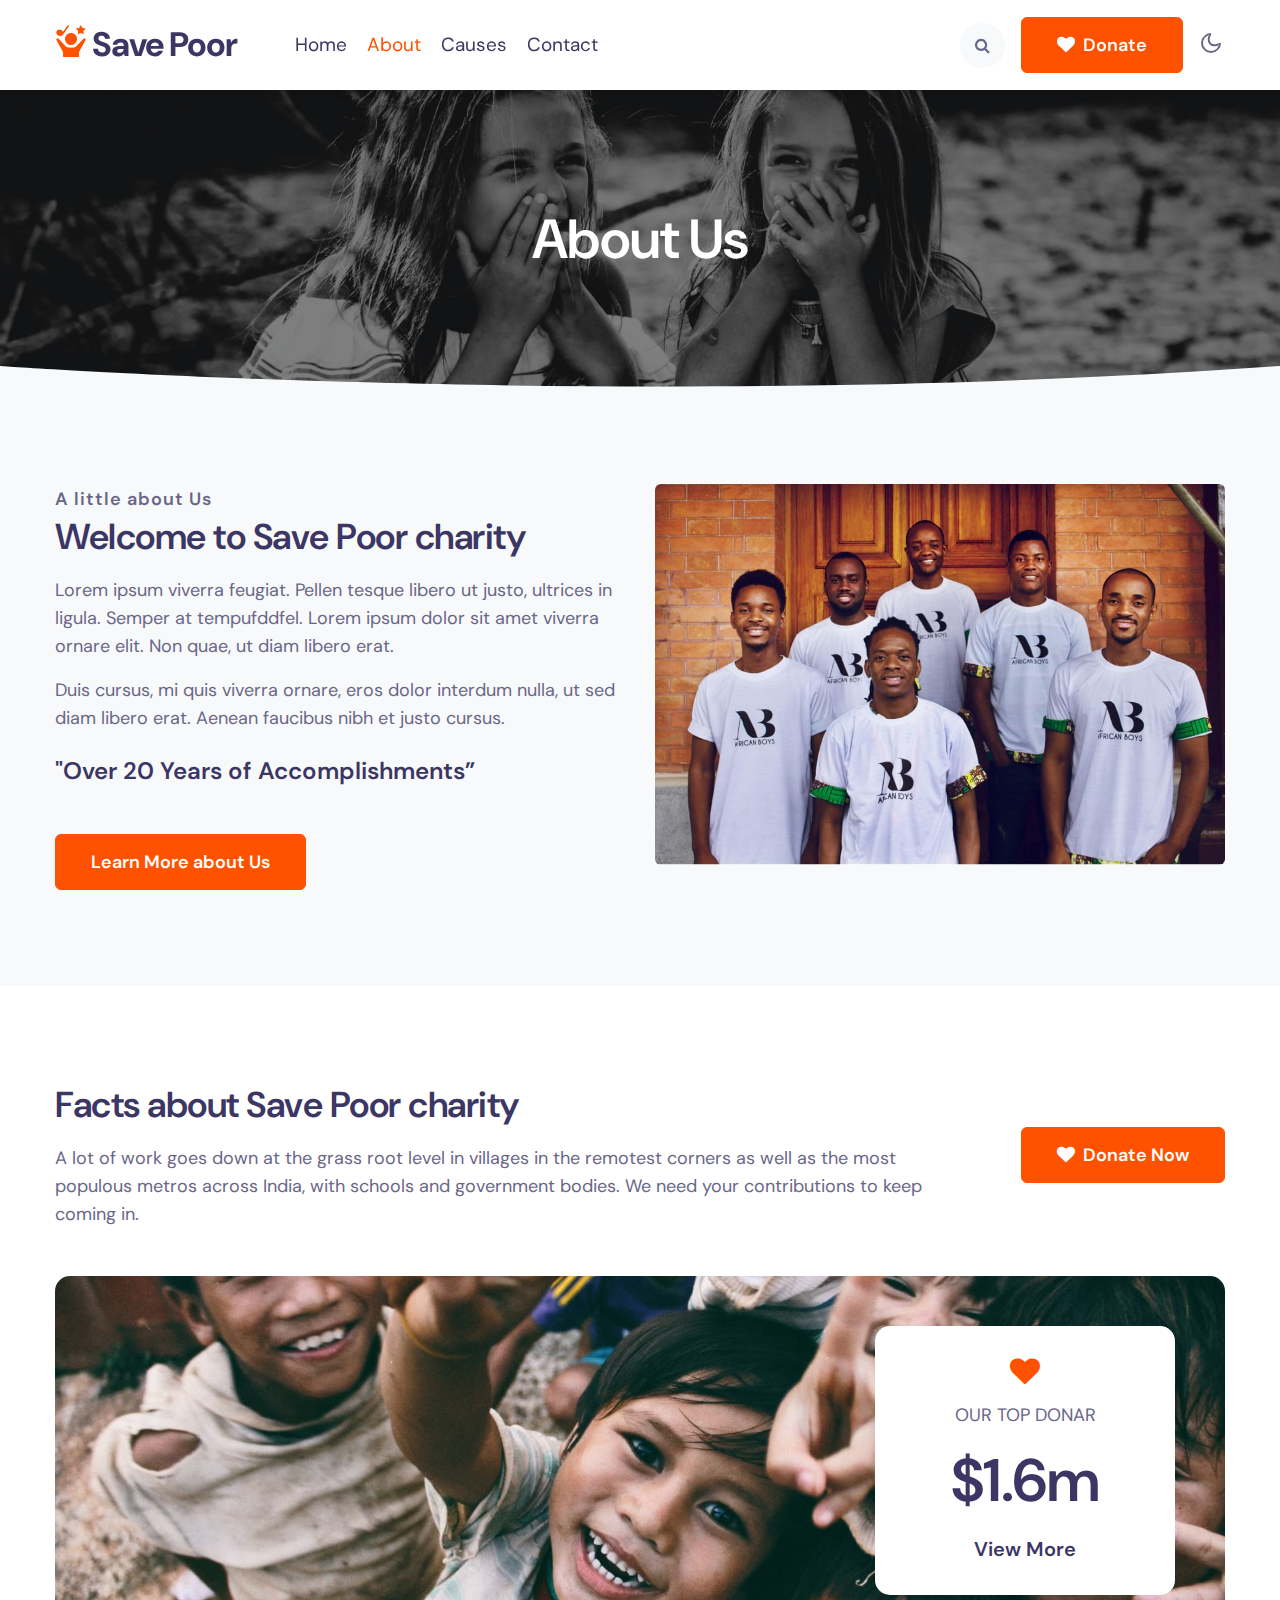
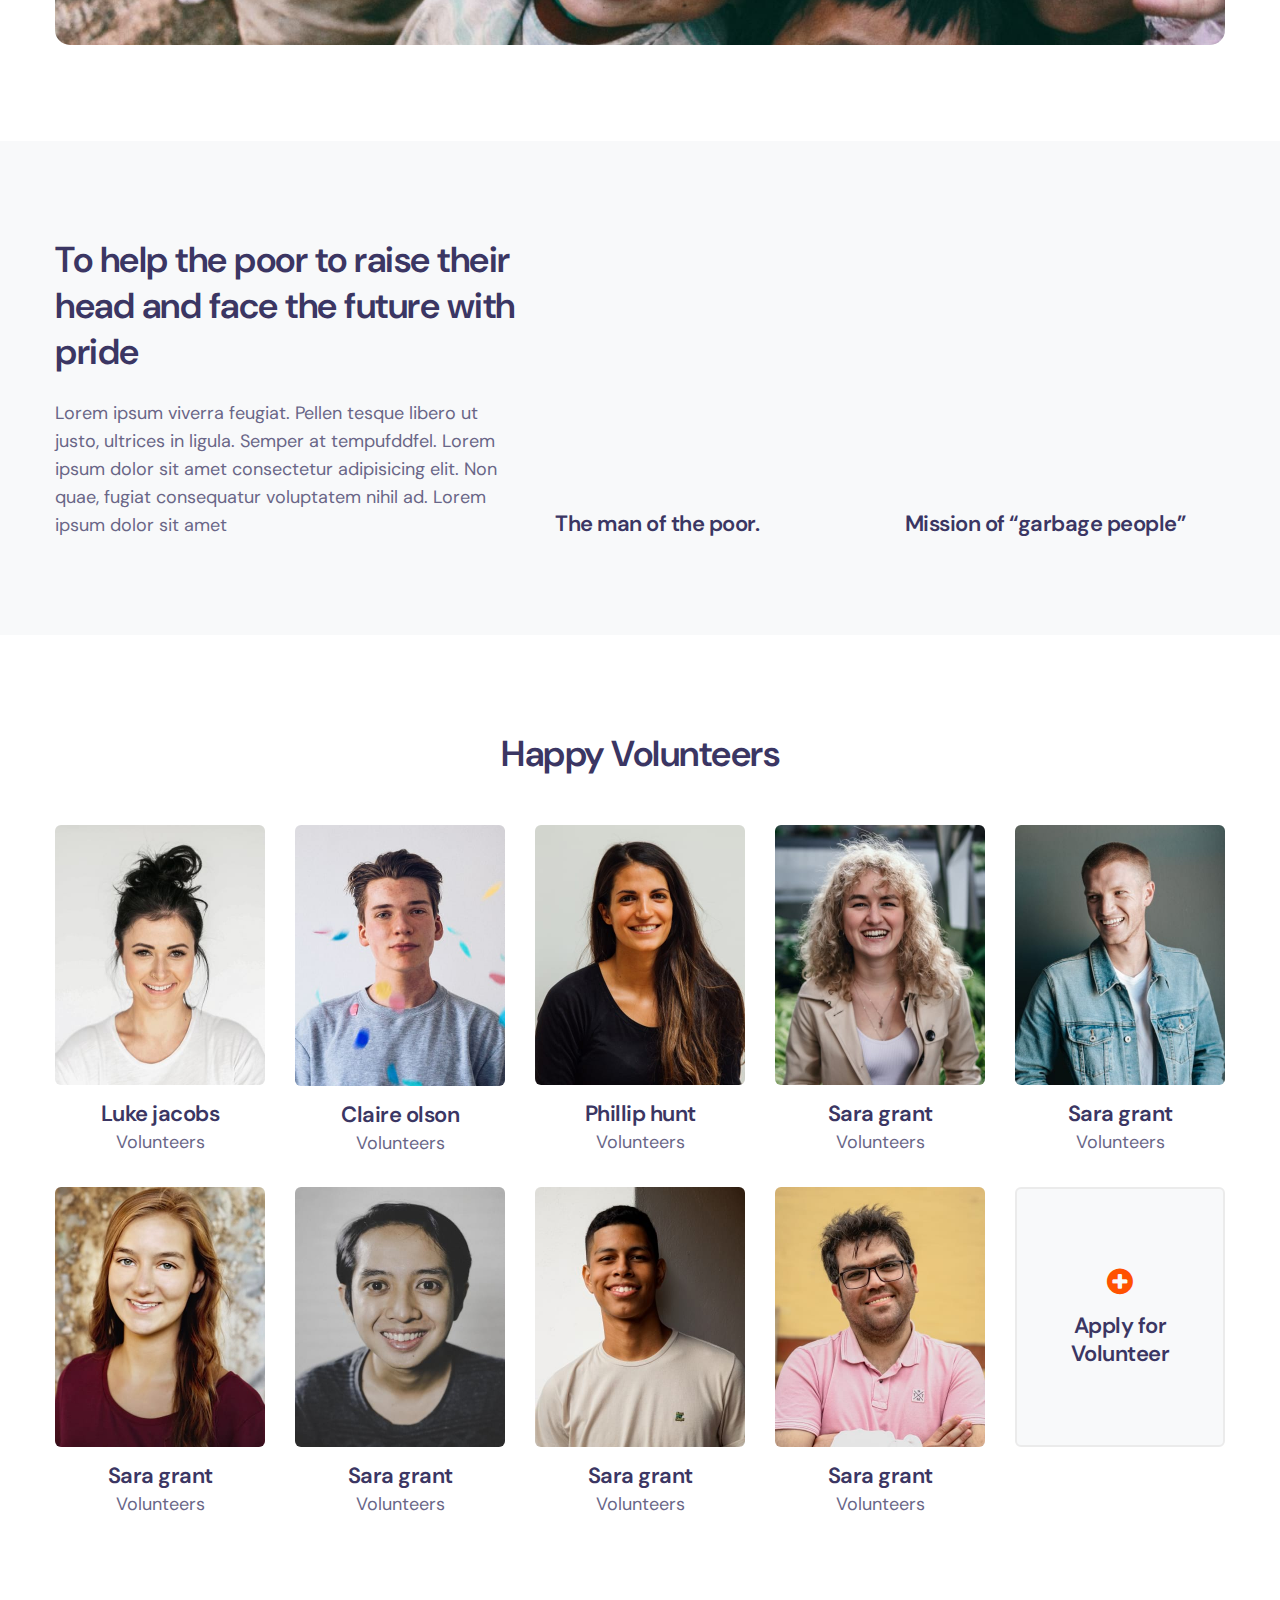
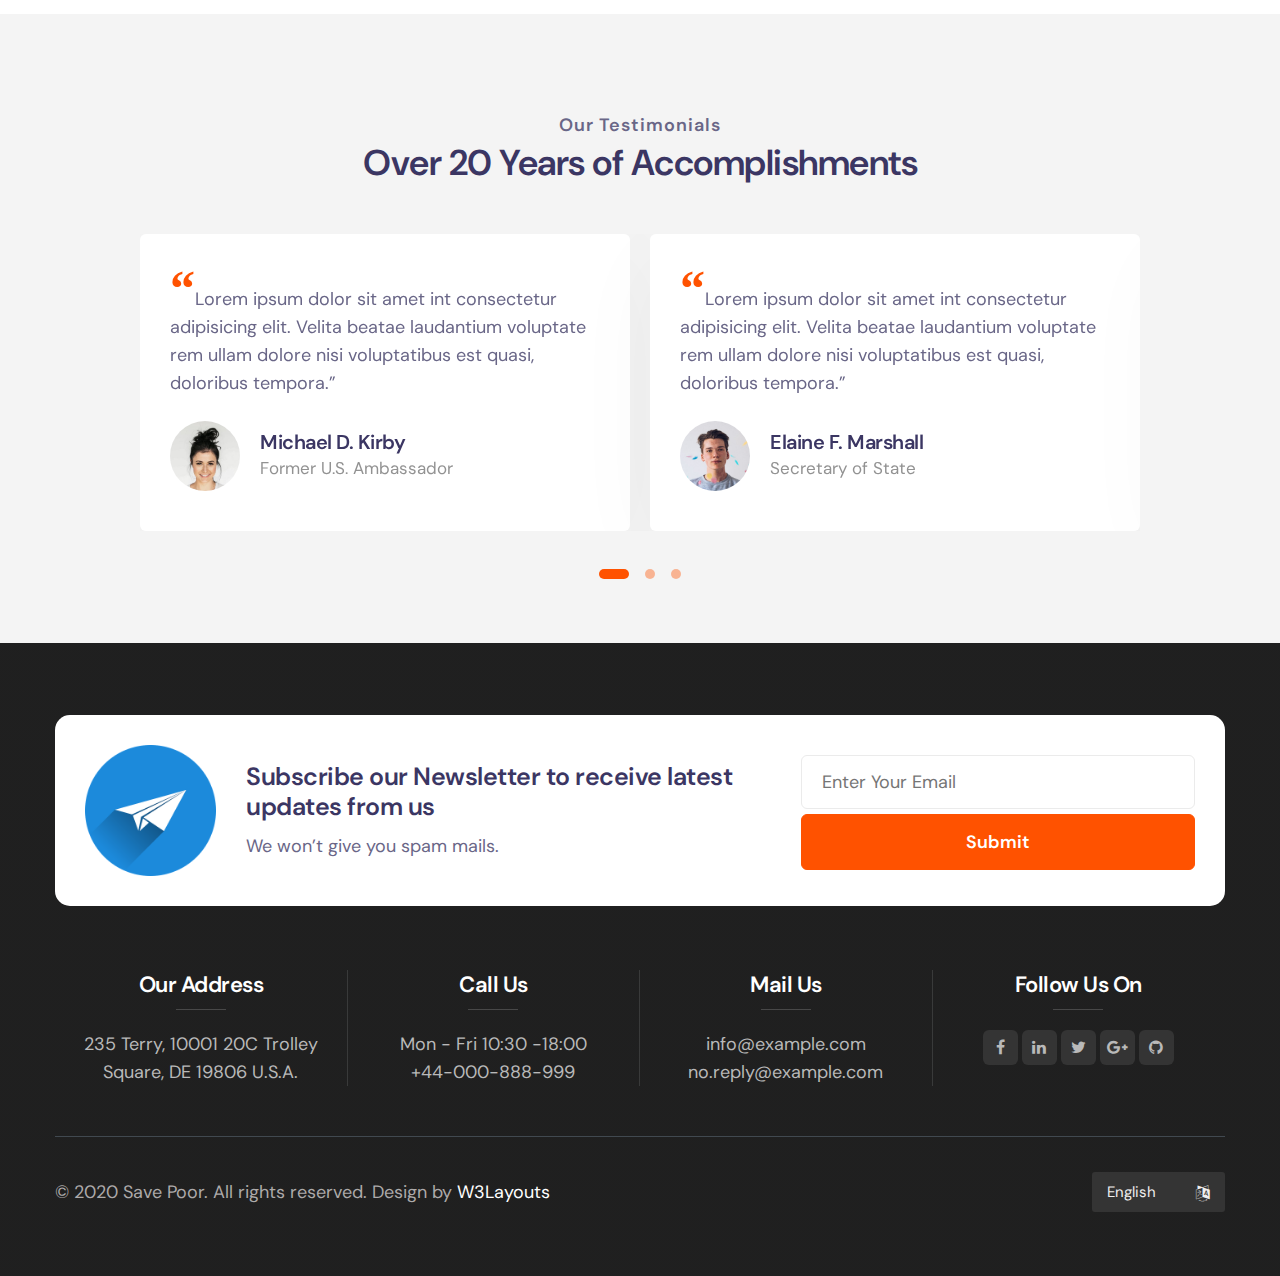
==== about.html @ 0630d2bf "Initial commit" ====
<!--
Author: W3layouts
Author URL: http://w3layouts.com
-->
<!doctype html>
<html lang="en">
  <head>
    <!-- Required meta tags -->
    <meta charset="utf-8">
    <meta name="viewport" content="width=device-width, initial-scale=1, shrink-to-fit=no">

    <title>Save Poor - Charity Category Responsive Website Template | About : W3layouts</title>

    <link href="//fonts.googleapis.com/css2?family=DM+Sans:wght@400;700&display=swap" rel="stylesheet">
    
    <!-- Template CSS -->
    <link rel="stylesheet" href="assets/css/style-starter.css">
  </head>
  <body>
<!--header-->
<header id="site-header" class="fixed-top">
  <div class="container">
    <nav class="navbar navbar-expand-lg stroke">
      <h1><a class="navbar-brand mr-lg-5" href="index.html">
        <img src="assets/images/logo.png" alt="Your logo" title="Your logo" />Save Poor
        </a></h1>
      <!-- if logo is image enable this   
    <a class="navbar-brand" href="#index.html">
        <img src="image-path" alt="Your logo" title="Your logo" style="height:35px;" />
    </a> -->
      <button class="navbar-toggler  collapsed bg-gradient" type="button" data-toggle="collapse"
        data-target="#navbarTogglerDemo02" aria-controls="navbarTogglerDemo02" aria-expanded="false"
        aria-label="Toggle navigation">
        <span class="navbar-toggler-icon fa icon-expand fa-bars"></span>
        <span class="navbar-toggler-icon fa icon-close fa-times"></span>
        </span>
      </button>

      <div class="collapse navbar-collapse" id="navbarTogglerDemo02">
        <ul class="navbar-nav w-100">
          <li class="nav-item @@home__active">
            <a class="nav-link" href="index.html">Home <span class="sr-only">(current)</span></a>
          </li>
          <li class="nav-item active">
            <a class="nav-link" href="about.html">About</a>
          </li>
          <li class="nav-item @@causes__active">
            <a class="nav-link" href="causes.html">Causes</a>
          </li>
          <li class="nav-item @@contact__active">
            <a class="nav-link" href="contact.html">Contact</a>
          </li>
          <li class="ml-lg-auto mr-lg-0 m-auto">
            <!--/search-right-->
            <div class="search-right">
              <a href="#search" title="search"><span class="fa fa-search" aria-hidden="true"></span></a>
              <!-- search popup -->
              <div id="search" class="pop-overlay">
                  <div class="popup">
                      <h4 class="mb-3">Search here</h4>
                      <form action="error.html" method="GET" class="search-box">
                          <input type="search" placeholder="Enter Keyword" name="search" required="required"
                              autofocus="">
                          <button type="submit" class="btn btn-style btn-primary">Search</button>
                      </form>

                  </div>
                  <a class="close" href="#close">×</a>
              </div>
              <!-- /search popup -->
          </div>
          <!--//search-right-->
          </li>
          <li class="align-self">
            <a href="#donate" class="btn btn-style btn-primary ml-lg-3 mr-lg-2"><span class="fa fa-heart mr-1"></span> Donate</a>
          </li>
        </ul>
      </div>
      <!-- toggle switch for light and dark theme -->
      <div class="mobile-position">
        <nav class="navigation">
          <div class="theme-switch-wrapper">
            <label class="theme-switch" for="checkbox">
              <input type="checkbox" id="checkbox">
              <div class="mode-container">
                <i class="gg-sun"></i>
                <i class="gg-moon"></i>
              </div>
            </label>
          </div>
        </nav>
      </div>
      <!-- //toggle switch for light and dark theme -->
    </nav>
  </div>
</header>
<!-- //header -->
<div class="inner-banner">
    <section class="w3l-breadcrumb py-5">
        <div class="container py-lg-5 py-md-3">
            <h2 class="title">About Us</h2>
        </div>
    </section>
</div>
<!-- banner bottom shape -->
<div class="position-relative">
    <div class="shape overflow-hidden">
        <svg viewBox="0 0 2880 48" fill="none" xmlns="http://www.w3.org/2000/svg">
            <path d="M0 48H1437.5H2880V0H2160C1442.5 52 720 0 720 0H0V48Z" fill="currentColor"></path>
        </svg>
    </div>
</div>
<!-- banner bottom shape -->
<section class="w3l-aboutblock1 py-5" id="about">
    <div class="container py-lg-5 py-md-3">
        <div class="row">
            <div class="col-lg-6">
                <h5 class="title-small">A little about Us</h5>
                <h3 class="title-big">Welcome to Save Poor charity</h3>
                <p class="mt-3">Lorem ipsum viverra feugiat. Pellen tesque libero ut justo,
                    ultrices in ligula. Semper at tempufddfel. Lorem ipsum dolor sit amet viverra ornare
                    elit. Non quae, ut diam libero erat.</p>
                <p class="mt-3">Duis cursus, mi quis viverra ornare, eros dolor interdum nulla, ut sed diam libero erat. Aenean faucibus
                    nibh et justo cursus.</p>
                <h3 class="title mt-4">"Over 20 Years of Accomplishments”</h3>
                <a href="#MoreAboutUs" class="btn btn-primary btn-style mt-lg-5 mt-4">Learn More about Us</a>
            </div>
            <div class="col-lg-6 mt-lg-0 mt-5">
                <img src="assets/images/about.jpg" alt="" class="radius-image img-fluid">
            </div>
        </div>
    </div>
</section>
 <!-- forms -->
 <section class="w3l-forms-9 py-5" id="">
     <div class="main-w3 py-lg-5 py-md-3">
         <div class="container">
             <div class="row align-items-center">
                 <div class="main-midd col-lg-9">
                     <h3 class="title-big">Facts about Save Poor charity</h3>
                     <p class="mt-3">A lot of work goes down at the grass root level in villages in the remotest corners
                         as
                         well as the most populous metros across India, with schools and government bodies.
                         We need your contributions to keep coming in.</p>
                 </div>
                 <div class="main-midd-2 col-lg-3 mt-lg-0 mt-4 text-lg-right">
                     <a class="btn btn-style btn-primary" href="#donate"><span class="fa fa-heart mr-1"></span> Donate
                         Now </a>
                 </div>
             </div>

             <div class="donar-img mt-5">
                <div class="right-side text-center">
                    <span class="fa fa-heart"></span>
                    <p>OUR TOP DONAR</p>
                    <h3 class="big my-3">$1.6m</h3>
                    <a class="btn btn-text" href="#ViewMore">View More</a>
                </div>
            </div>
         </div>
     </div>
 </section>
 <!-- //forms -->
<section class="w3l-aboutblock3 py-5" id="videos">
    <div class="video-recipe py-lg-5 py-md-3">
        <div class="container">
            <div class="row">
                <div class="col-lg-5 align-self">
                    <h3 class="title-big">To help the poor to raise their head and face the future with pride</h3>
                    <p class="mt-4">Lorem ipsum viverra feugiat. Pellen tesque libero ut justo,
                        ultrices in ligula. Semper at tempufddfel. Lorem ipsum dolor sit amet consectetur adipisicing
                        elit. Non quae, fugiat consequatur voluptatem nihil ad. Lorem ipsum dolor sit amet</p>
                </div>
                <div class="col-lg-7 mt-lg-0 mt-md-5 mt-4">
                    <div class="row">
                        <div class="col-md-6">
                            <iframe src="https://www.youtube.com/embed/MG3jGHnBVQs" frameborder="0"
                                allow="accelerometer; autoplay; encrypted-media; gyroscope; picture-in-picture"
                                allowfullscreen></iframe>
                            <h3 class="video-title mt-sm-4 mt-3">The man of the poor.</h3>
                        </div>
                        <div class="col-md-6 mt-md-0 mt-5">
                            <iframe src="https://www.youtube.com/embed/MG3jGHnBVQs" frameborder="0"
                                allow="accelerometer; autoplay; encrypted-media; gyroscope; picture-in-picture"
                                allowfullscreen></iframe>
                                <h3 class="video-title mt-sm-4 mt-3">Mission of “garbage people”</h3>
                        </div>
                    </div>
                </div>
            </div>
        </div>
    </div>
</section>
<!--/team-sec-->
<section class="w3l-team-main" id="team">
    <div class="team py-5">
        <div class="container py-lg-5">
            <div class="title-content text-center">
                <h3 class="title-big">Happy Volunteers</h3>
            </div>
            <div class="team-row mt-md-5 mt-4">
                <div class="team-wrap">
                    <div class="team-member text-center">
                        <div class="team-img">
                            <img src="assets/images/team1.jpg" alt="" class="radius-image img-fluid">
                        </div>
                        <a href="#url" class="team-title">Luke jacobs</a>
                        <p>Volunteers</p>
                    </div>
                </div>
                <!-- end team member -->

                <div class="team-wrap">
                    <div class="team-member text-center">
                        <div class="team-img">
                            <img src="assets/images/team2.jpg" alt="" class="radius-image img-fluid">
                        </div>
                        <a href="#url" class="team-title">Claire olson</a>
                        <p>Volunteers</p>
                    </div>
                </div>
                <!-- end team member -->

                <div class="team-wrap">
                    <div class="team-member last text-center">
                        <div class="team-img">
                            <img src="assets/images/team3.jpg" alt="" class="radius-image img-fluid">
                        </div>
                        <a href="#url" class="team-title">Phillip hunt</a>
                        <p>Volunteers</p>
                    </div>
                </div>
                <!-- end team member -->

                <div class="team-wrap">
                    <div class="team-member last text-center">
                        <div class="team-img">
                            <img src="assets/images/team4.jpg" alt="" class="radius-image img-fluid">
                        </div>
                        <a href="#url" class="team-title">Sara grant</a>
                        <p>Volunteers</p>
                    </div>
                </div>
                <!-- end team member -->

                <div class="team-wrap">
                    <div class="team-member last text-center">
                        <div class="team-img">
                            <img src="assets/images/team5.jpg" alt="" class="radius-image img-fluid">
                        </div>
                        <a href="#url" class="team-title">Sara grant</a>
                        <p>Volunteers</p>
                    </div>
                </div>
                <!-- end team member -->

                <div class="team-wrap">
                    <div class="team-member last text-center">
                        <div class="team-img">
                            <img src="assets/images/team6.jpg" alt="" class="radius-image img-fluid">
                        </div>
                        <a href="#url" class="team-title">Sara grant</a>
                        <p>Volunteers</p>
                    </div>
                </div>
                <!-- end team member -->

                <div class="team-wrap">
                    <div class="team-member last text-center">
                        <div class="team-img">
                            <img src="assets/images/team7.jpg" alt="" class="radius-image img-fluid">
                        </div>
                        <a href="#url" class="team-title">Sara grant</a>
                        <p>Volunteers</p>
                    </div>
                </div>
                <!-- end team member -->

                <div class="team-wrap">
                    <div class="team-member last text-center">
                        <div class="team-img">
                            <img src="assets/images/team8.jpg" alt="" class="radius-image img-fluid">
                        </div>
                        <a href="#url" class="team-title">Sara grant</a>
                        <p>Volunteers</p>
                    </div>
                </div>
                <!-- end team member -->

                <div class="team-wrap">
                    <div class="team-member last text-center">
                        <div class="team-img">
                            <img src="assets/images/team9.jpg" alt="" class="radius-image img-fluid">
                        </div>
                        <a href="#url" class="team-title">Sara grant</a>
                        <p>Volunteers</p>
                    </div>
                </div>
                <!-- end team member -->

                <div class="team-apply">
                    <a href="#url" class="team-title m-0"><span class="fa fa-plus-circle d-block mb-3"></span> Apply for Volunteer</a>
                </div>

            </div>
        </div>
</section>
<!--//team-sec-->
<!-- testimonials -->
<section class="w3l-testimonials" id="testimonials">
	<!-- /grids -->
	<div class="customer-layout py-5">
		<div class="container py-lg-5 py-md-4">
            <div class="heading align-self text-center">
                <h6 class="title-small">Our Testimonials</h6>
                <h3 class="title-big mb-md-5 mb-4">Over 20 Years of Accomplishments</h3>
            </div>
			<!-- /grids -->
			<div class="row testimonial-row">
				<div id="owl-demo1" class="owl-two owl-carousel owl-theme mb-lg-3 mb-5">
					<div class="item">
						<div class="testimonial-content">
							<div class="testimonial">
								<blockquote>
									<q>Lorem ipsum dolor sit amet int consectetur adipisicing elit. Velita beatae laudantium
										voluptate rem ullam dolore nisi voluptatibus est quasi, doloribus tempora.</q>
								</blockquote>
								<div class="testi-des">
									<div class="test-img"><img src="assets/images/team1.jpg" class="img-fluid" alt="client-img">
									</div>
									<div class="peopl align-self">
										<h3>Michael D. Kirby</h3>
										<p class="indentity">Former U.S. Ambassador </p>
									</div>
								</div>
							</div>
						</div>
					</div>
					<div class="item">
						<div class="testimonial-content">
							<div class="testimonial">
							  <blockquote>
								  <q>Lorem ipsum dolor sit amet int consectetur adipisicing elit. Velita beatae laudantium
									  voluptate rem ullam dolore nisi voluptatibus est quasi, doloribus tempora.</q>
							  </blockquote>
								<div class="testi-des">
									<div class="test-img"><img src="assets/images/team2.jpg" class="img-fluid" alt="client-img">
									</div>
									<div class="peopl align-self">
										<h3>Elaine F. Marshall</h3>
										<p class="indentity">Secretary of State </p>
									</div>
								</div>
							</div>
						</div>
					</div>
					<div class="item">
						<div class="testimonial-content">
							<div class="testimonial">
							  <blockquote>
								  <q>Lorem ipsum dolor sit amet int consectetur adipisicing elit. Velita beatae laudantium
									  voluptate rem ullam dolore nisi voluptatibus est quasi, doloribus tempora.</q>
							  </blockquote>
								<div class="testi-des">
									<div class="test-img"><img src="assets/images/team3.jpg" class="img-fluid" alt="client-img">
									</div>
									<div class="peopl align-self">
										<h3>Janice Hoffman</h3>
										<p class="indentity">Chief Operating Officer</p>
									</div>
								</div>
							</div>
						</div>
					</div>
					<div class="item">
						<div class="testimonial-content">
							<div class="testimonial">
							  <blockquote>
								  <q>Lorem ipsum dolor sit amet int consectetur adipisicing elit. Velita beatae laudantium
									  voluptate rem ullam dolore nisi voluptatibus est quasi, doloribus tempora.</q>
							  </blockquote>
								<div class="testi-des">
									<div class="test-img"><img src="assets/images/team4.jpg" class="img-fluid" alt="client-img">
									</div>
									<div class="peopl align-self">
										<h3>Stefan Homa</h3>
										<p class="indentity">Charity architect</p>
									</div>
								</div>
							</div>
						</div>
					</div>
					<div class="item">
						<div class="testimonial-content">
							<div class="testimonial">
							  <blockquote>
								  <q>Lorem ipsum dolor sit amet int consectetur adipisicing elit. Velita beatae laudantium
									  voluptate rem ullam dolore nisi voluptatibus est quasi, doloribus tempora.</q>
							  </blockquote>
								<div class="testi-des">
									<div class="test-img"><img src="assets/images/team2.jpg" class="img-fluid" alt="client-img">
									</div>
									<div class="peopl align-self">
										<h3>Jeannie Gooch</h3>
										<p class="indentity">Funding teacher</p>
									</div>
								</div>
							</div>
						</div>
					</div>
					<div class="item">
						<div class="testimonial-content">
							<div class="testimonial">
							  <blockquote>
								  <q>Lorem ipsum dolor sit amet int consectetur adipisicing elit. Velita beatae laudantium
									  voluptate rem ullam dolore nisi voluptatibus est quasi, doloribus tempora.</q>
							  </blockquote>
								<div class="testi-des">
									<div class="test-img"><img src="assets/images/team3.jpg" class="img-fluid" alt="client-img">
									</div>
									<div class="peopl align-self">
										<h3>Elaine F. Marshall</h3>
										<p class="indentity">Secretary of State</p>
									</div>
								</div>
							</div>
						</div>
					</div>
				</div>
			</div>
		</div>
		<!-- /grids -->
	</div>
	<!-- //grids -->
  </section>
  <!-- //testimonials -->
<!-- footer 14 -->
<div class="w3l-footer-main">
  <div class="w3l-sub-footer-content">
      <section class="_form-3">
          <div class="form-main">
              <div class="container">
                  <div class="middle-section grid-column top-bottom">
                      <div class="image grid-three-column">
                          <img src="assets/images/subscribe.png" alt="" class="img-fluid radius-image-full">
                      </div>
                      <div class="text-grid grid-three-column">
                          <h2>Subscribe our Newsletter to receive latest updates from us</h2>
                          <p>We won’t give you spam mails.</p>
                      </div>
                      <div class="form-text grid-three-column">
                          <form action="/" method="GET">
                              <input type="email" name=" placeholder" placeholder="Enter Your Email" required="">
                              <button type="submit" class="btn btn-style btn-primary">Submit</button>
                          </form>
                      </div>
                  </div>
              </div>
          </div>
      </section>
      <!-- Footers-14 -->
      <footer class="footer-14">
          <div id="footers14-block">
              <div class="container">
                  <div class="footers20-content">
                      <div class="d-grid grid-col-4 grids-content">
                          <div class="column">
                              <h4>Our Address</h4>
                                <p>235 Terry, 10001 20C Trolley Square,
                                  DE 19806  U.S.A.</p>
                          </div>
                          <div class="column">
                              <h4>Call Us</h4>
                              <p>Mon - Fri 10:30 -18:00</p>
                              <p><a href="tel:+44-000-888-999">+44-000-888-999</a></p>
                          </div>
                          <div class="column">
                              <h4>Mail Us</h4>
                              <p><a href="mailto:info@example.com">info@example.com</a></p>
                              <p><a href="mailto:no.reply@example.com">no.reply@example.com</a></p>
                          </div>
                          <div class="column">
                              <h4>Follow Us On</h4>
                              <ul>
                                  <li><a href="#facebook"><span class="fa fa-facebook"
                                              aria-hidden="true"></span></a>
                                  </li>
                                  <li><a href="#linkedin"><span class="fa fa-linkedin"
                                              aria-hidden="true"></span></a>
                                  </li>
                                  <li><a href="#twitter"><span class="fa fa-twitter"
                                              aria-hidden="true"></span></a>
                                  </li>
                                  <li><a href="#google"><span class="fa fa-google-plus"
                                              aria-hidden="true"></span></a>
                                  </li>
                                  <li><a href="#github"><span class="fa fa-github" aria-hidden="true"></span></a>
                                  </li>
                              </ul>
                          </div>
                      </div>
                  </div>
                  <div class="footers14-bottom d-flex">
                      <div class="copyright">
                          <p>© 2020 Save Poor. All rights reserved. Design by <a href="https://w3layouts.com/"
                                  target="_blank">W3Layouts</a></p>
                      </div>
                      <div class="language-select d-flex">
                          <span class="fa fa-language" aria-hidden="true"></span>
                          <select>
                              <option>English</option>
                              <option>Estonina</option>
                              <option>Deutsch</option>
                              <option>Nederlan;ds</option>
                          </select>
                      </div>
                  </div>
              </div>
          </div>
          <!-- move top -->
          <button onclick="topFunction()" id="movetop" title="Go to top">
              &uarr;
          </button>
          <script>
              // When the user scrolls down 20px from the top of the document, show the button
              window.onscroll = function () {
                  scrollFunction()
              };

              function scrollFunction() {
                  if (document.body.scrollTop > 20 || document.documentElement.scrollTop > 20) {
                      document.getElementById("movetop").style.display = "block";
                  } else {
                      document.getElementById("movetop").style.display = "none";
                  }
              }

              // When the user clicks on the button, scroll to the top of the document
              function topFunction() {
                  document.body.scrollTop = 0;
                  document.documentElement.scrollTop = 0;
              }
          </script>
          <!-- /move top -->

      </footer>
      <!-- Footers-14 -->
  </div>
</div>
<!-- //footer 14 -->

<script src="assets/js/jquery-3.3.1.min.js"></script> <!-- Common jquery plugin -->

<script src="assets/js/theme-change.js"></script><!-- theme switch js (light and dark)-->
<script src="assets/js/owl.carousel.js"></script>

<!-- script for banner slider-->
<script>
  $(document).ready(function () {
    $('.owl-one').owlCarousel({
      loop: true,
      dots: false,
      margin: 0,
      nav: true,
      responsiveClass: true,
      autoplay: true,
      autoplayTimeout: 5000,
      autoplaySpeed: 1000,
      autoplayHoverPause: false,
      responsive: {
        0: {
          items: 1
        },
        480: {
          items: 1
        },
        667: {
          items: 1
        },
        1000: {
          items: 1
        }
      }
    })
  })
</script>
<!-- //script -->

<!-- script for tesimonials carousel slider -->
<script>
  $(document).ready(function () {
    $("#owl-demo1").owlCarousel({
      loop: true,
      margin: 20,
      nav: false,
      responsiveClass: true,
      responsive: {
        0: {
          items: 1
        },
        736: {
          items: 1
        },
        1000: {
          items: 2,
          loop: false
        }
      }
    })
  })
</script>
<!-- //script for tesimonials carousel slider -->

<script src="assets/js/counter.js"></script>

<!--/MENU-JS-->
<script>
  $(window).on("scroll", function () {
    var scroll = $(window).scrollTop();

    if (scroll >= 80) {
      $("#site-header").addClass("nav-fixed");
    } else {
      $("#site-header").removeClass("nav-fixed");
    }
  });

  //Main navigation Active Class Add Remove
  $(".navbar-toggler").on("click", function () {
    $("header").toggleClass("active");
  });
  $(document).on("ready", function () {
    if ($(window).width() > 991) {
      $("header").removeClass("active");
    }
    $(window).on("resize", function () {
      if ($(window).width() > 991) {
        $("header").removeClass("active");
      }
    });
  });
</script>
<!--//MENU-JS-->

<!-- disable body scroll which navbar is in active -->
<script>
  $(function () {
    $('.navbar-toggler').click(function () {
      $('body').toggleClass('noscroll');
    })
  });
</script>
<!-- //disable body scroll which navbar is in active -->

<!--bootstrap-->
<script src="assets/js/bootstrap.min.js"></script>
<!-- //bootstrap-->
</body>

</html>
---- assets/css/style-starter.css ----
@charset "UTF-8";
/*--
Author: W3layouts
Author URL: http://w3layouts.com
--*/
/*!
 * Bootstrap v4.4.1 (https://getbootstrap.com/)
 * Copyright 2011-2019 The Bootstrap Authors
 * Copyright 2011-2019 Twitter, Inc.
 * Licensed under MIT (https://github.com/twbs/bootstrap/blob/master/LICENSE)
 */
:root {
  --blue: #007bff;
  --indigo: #6610f2;
  --purple: #6f42c1;
  --pink: #e83e8c;
  --red: #dc3545;
  --orange: #fd7e14;
  --yellow: #ffc107;
  --green: #28a745;
  --teal: #20c997;
  --cyan: #17a2b8;
  --white: #fff;
  --gray: #6c757d;
  --gray-dark: #343a40;
  --primary: #ff5200;
  --secondary: #6c757d;
  --success: #28a745;
  --info: #17a2b8;
  --warning: #ffc107;
  --danger: #dc3545;
  --light: #f8f9fa;
  --dark: #343a40;
  --breakpoint-xs: 0;
  --breakpoint-sm: 576px;
  --breakpoint-md: 768px;
  --breakpoint-lg: 992px;
  --breakpoint-xl: 1200px;
  --font-family-sans-serif: -apple-system, BlinkMacSystemFont, "Segoe UI", Roboto, "Helvetica Neue", Arial, "Noto Sans", sans-serif, "Apple Color Emoji", "Segoe UI Emoji", "Segoe UI Symbol", "Noto Color Emoji";
  --font-family-monospace: SFMono-Regular, Menlo, Monaco, Consolas, "Liberation Mono", "Courier New", monospace; }

*,
*::before,
*::after {
  box-sizing: border-box; }

html {
  font-family: sans-serif;
  line-height: 1.15;
  -webkit-text-size-adjust: 100%;
  -webkit-tap-highlight-color: rgba(0, 0, 0, 0); }

article, aside, figcaption, figure, footer, header, hgroup, main, nav, section {
  display: block; }

body {
  margin: 0;
  font-family: -apple-system, BlinkMacSystemFont, "Segoe UI", Roboto, "Helvetica Neue", Arial, "Noto Sans", sans-serif, "Apple Color Emoji", "Segoe UI Emoji", "Segoe UI Symbol", "Noto Color Emoji";
  font-size: 1rem;
  font-weight: 400;
  line-height: 1.5;
  color: #212529;
  text-align: left;
  background-color: #fff; }

[tabindex="-1"]:focus:not(:focus-visible) {
  outline: 0 !important; }

hr {
  box-sizing: content-box;
  height: 0;
  overflow: visible; }

h1, h2, h3, h4, h5, h6 {
  margin-top: 0;
  margin-bottom: 0.5rem; }

p {
  margin-top: 0;
  margin-bottom: 1rem; }

abbr[title],
abbr[data-original-title] {
  text-decoration: underline;
  -webkit-text-decoration: underline dotted;
          text-decoration: underline dotted;
  cursor: help;
  border-bottom: 0;
  -webkit-text-decoration-skip-ink: none;
          text-decoration-skip-ink: none; }

address {
  margin-bottom: 1rem;
  font-style: normal;
  line-height: inherit; }

ol,
ul,
dl {
  margin-top: 0;
  margin-bottom: 1rem; }

ol ol,
ul ul,
ol ul,
ul ol {
  margin-bottom: 0; }

dt {
  font-weight: 700; }

dd {
  margin-bottom: .5rem;
  margin-left: 0; }

blockquote {
  margin: 0 0 1rem; }

b,
strong {
  font-weight: bolder; }

small {
  font-size: 80%; }

sub,
sup {
  position: relative;
  font-size: 75%;
  line-height: 0;
  vertical-align: baseline; }

sub {
  bottom: -.25em; }

sup {
  top: -.5em; }

a {
  color: #ff5200;
  text-decoration: none;
  background-color: transparent; }
  a:hover {
    color: #b33900;
    text-decoration: underline; }

a:not([href]) {
  color: inherit;
  text-decoration: none; }
  a:not([href]):hover {
    color: inherit;
    text-decoration: none; }

pre,
code,
kbd,
samp {
  font-family: SFMono-Regular, Menlo, Monaco, Consolas, "Liberation Mono", "Courier New", monospace;
  font-size: 1em; }

pre {
  margin-top: 0;
  margin-bottom: 1rem;
  overflow: auto; }

figure {
  margin: 0 0 1rem; }

img {
  vertical-align: middle;
  border-style: none; }

svg {
  overflow: hidden;
  vertical-align: middle; }

table {
  border-collapse: collapse; }

caption {
  padding-top: 0.75rem;
  padding-bottom: 0.75rem;
  color: #6c757d;
  text-align: left;
  caption-side: bottom; }

th {
  text-align: inherit; }

label {
  display: inline-block;
  margin-bottom: 0.5rem; }

button {
  border-radius: 0; }

button:focus {
  outline: 1px dotted;
  outline: 5px auto -webkit-focus-ring-color; }

input,
button,
select,
optgroup,
textarea {
  margin: 0;
  font-family: inherit;
  font-size: inherit;
  line-height: inherit; }

button,
input {
  overflow: visible; }

button,
select {
  text-transform: none; }

select {
  word-wrap: normal; }

button,
[type="button"],
[type="reset"],
[type="submit"] {
  -webkit-appearance: button; }

button:not(:disabled),
[type="button"]:not(:disabled),
[type="reset"]:not(:disabled),
[type="submit"]:not(:disabled) {
  cursor: pointer; }

button::-moz-focus-inner,
[type="button"]::-moz-focus-inner,
[type="reset"]::-moz-focus-inner,
[type="submit"]::-moz-focus-inner {
  padding: 0;
  border-style: none; }

input[type="radio"],
input[type="checkbox"] {
  box-sizing: border-box;
  padding: 0; }

input[type="date"],
input[type="time"],
input[type="datetime-local"],
input[type="month"] {
  -webkit-appearance: listbox; }

textarea {
  overflow: auto;
  resize: vertical; }

fieldset {
  min-width: 0;
  padding: 0;
  margin: 0;
  border: 0; }

legend {
  display: block;
  width: 100%;
  max-width: 100%;
  padding: 0;
  margin-bottom: .5rem;
  font-size: 1.5rem;
  line-height: inherit;
  color: inherit;
  white-space: normal; }
  @media (max-width: 1200px) {
    legend {
      font-size: calc(1.275rem + 0.3vw) ; } }

progress {
  vertical-align: baseline; }

[type="number"]::-webkit-inner-spin-button,
[type="number"]::-webkit-outer-spin-button {
  height: auto; }

[type="search"] {
  outline-offset: -2px;
  -webkit-appearance: none; }

[type="search"]::-webkit-search-decoration {
  -webkit-appearance: none; }

::-webkit-file-upload-button {
  font: inherit;
  -webkit-appearance: button; }

output {
  display: inline-block; }

summary {
  display: list-item;
  cursor: pointer; }

template {
  display: none; }

[hidden] {
  display: none !important; }

h1, h2, h3, h4, h5, h6,
.h1, .h2, .h3, .h4, .h5, .h6 {
  margin-bottom: 0.5rem;
  font-weight: 500;
  line-height: 1.2; }

h1, .h1 {
  font-size: 2.5rem; }
  @media (max-width: 1200px) {
    h1, .h1 {
      font-size: calc(1.375rem + 1.5vw) ; } }

h2, .h2 {
  font-size: 2rem; }
  @media (max-width: 1200px) {
    h2, .h2 {
      font-size: calc(1.325rem + 0.9vw) ; } }

h3, .h3 {
  font-size: 1.75rem; }
  @media (max-width: 1200px) {
    h3, .h3 {
      font-size: calc(1.3rem + 0.6vw) ; } }

h4, .h4 {
  font-size: 1.5rem; }
  @media (max-width: 1200px) {
    h4, .h4 {
      font-size: calc(1.275rem + 0.3vw) ; } }

h5, .h5 {
  font-size: 1.25rem; }

h6, .h6 {
  font-size: 1rem; }

.lead {
  font-size: 1.25rem;
  font-weight: 300; }

.display-1 {
  font-size: 6rem;
  font-weight: 300;
  line-height: 1.2; }
  @media (max-width: 1200px) {
    .display-1 {
      font-size: calc(1.725rem + 5.7vw) ; } }

.display-2 {
  font-size: 5.5rem;
  font-weight: 300;
  line-height: 1.2; }
  @media (max-width: 1200px) {
    .display-2 {
      font-size: calc(1.675rem + 5.1vw) ; } }

.display-3 {
  font-size: 4.5rem;
  font-weight: 300;
  line-height: 1.2; }
  @media (max-width: 1200px) {
    .display-3 {
      font-size: calc(1.575rem + 3.9vw) ; } }

.display-4 {
  font-size: 3.5rem;
  font-weight: 300;
  line-height: 1.2; }
  @media (max-width: 1200px) {
    .display-4 {
      font-size: calc(1.475rem + 2.7vw) ; } }

hr {
  margin-top: 1rem;
  margin-bottom: 1rem;
  border: 0;
  border-top: 1px solid rgba(0, 0, 0, 0.1); }

small,
.small {
  font-size: 80%;
  font-weight: 400; }

mark,
.mark {
  padding: 0.2em;
  background-color: #fcf8e3; }

.list-unstyled {
  padding-left: 0;
  list-style: none; }

.list-inline {
  padding-left: 0;
  list-style: none; }

.list-inline-item {
  display: inline-block; }
  .list-inline-item:not(:last-child) {
    margin-right: 0.5rem; }

.initialism {
  font-size: 90%;
  text-transform: uppercase; }

.blockquote {
  margin-bottom: 1rem;
  font-size: 1.25rem; }

.blockquote-footer {
  display: block;
  font-size: 80%;
  color: #6c757d; }
  .blockquote-footer::before {
    content: "\2014\00A0"; }

.img-fluid {
  max-width: 100%;
  height: auto; }

.img-thumbnail {
  padding: 0.25rem;
  background-color: #fff;
  border: 1px solid #dee2e6;
  border-radius: 0.25rem;
  max-width: 100%;
  height: auto; }

.figure {
  display: inline-block; }

.figure-img {
  margin-bottom: 0.5rem;
  line-height: 1; }

.figure-caption {
  font-size: 90%;
  color: #6c757d; }

code {
  font-size: 87.5%;
  color: #e83e8c;
  word-wrap: break-word; }
  a > code {
    color: inherit; }

kbd {
  padding: 0.2rem 0.4rem;
  font-size: 87.5%;
  color: #fff;
  background-color: #212529;
  border-radius: 0.2rem; }
  kbd kbd {
    padding: 0;
    font-size: 100%;
    font-weight: 700; }

pre {
  display: block;
  font-size: 87.5%;
  color: #212529; }
  pre code {
    font-size: inherit;
    color: inherit;
    word-break: normal; }

.pre-scrollable {
  max-height: 340px;
  overflow-y: scroll; }

.container {
  width: 100%;
  padding-right: 15px;
  padding-left: 15px;
  margin-right: auto;
  margin-left: auto; }
  @media (min-width: 576px) {
    .container {
      max-width: 540px; } }
  @media (min-width: 768px) {
    .container {
      max-width: 720px; } }
  @media (min-width: 992px) {
    .container {
      max-width: 960px; } }
  @media (min-width: 1200px) {
    .container {
      max-width: 1140px; } }

.container-fluid, .container-sm, .container-md, .container-lg, .container-xl {
  width: 100%;
  padding-right: 15px;
  padding-left: 15px;
  margin-right: auto;
  margin-left: auto; }

@media (min-width: 576px) {
  .container, .container-sm {
    max-width: 540px; } }

@media (min-width: 768px) {
  .container, .container-sm, .container-md {
    max-width: 720px; } }

@media (min-width: 992px) {
  .container, .container-sm, .container-md, .container-lg {
    max-width: 960px; } }

@media (min-width: 1200px) {
  .container, .container-sm, .container-md, .container-lg, .container-xl {
    max-width: 1140px; } }

.row {
  display: flex;
  flex-wrap: wrap;
  margin-right: -15px;
  margin-left: -15px; }

.no-gutters {
  margin-right: 0;
  margin-left: 0; }
  .no-gutters > .col,
  .no-gutters > [class*="col-"] {
    padding-right: 0;
    padding-left: 0; }

.col-1, .col-2, .col-3, .col-4, .col-5, .col-6, .col-7, .col-8, .col-9, .col-10, .col-11, .col-12, .col,
.col-auto, .col-sm-1, .col-sm-2, .col-sm-3, .col-sm-4, .col-sm-5, .col-sm-6, .col-sm-7, .col-sm-8, .col-sm-9, .col-sm-10, .col-sm-11, .col-sm-12, .col-sm,
.col-sm-auto, .col-md-1, .col-md-2, .col-md-3, .col-md-4, .col-md-5, .col-md-6, .col-md-7, .col-md-8, .col-md-9, .col-md-10, .col-md-11, .col-md-12, .col-md,
.col-md-auto, .col-lg-1, .col-lg-2, .col-lg-3, .col-lg-4, .col-lg-5, .col-lg-6, .col-lg-7, .col-lg-8, .col-lg-9, .col-lg-10, .col-lg-11, .col-lg-12, .col-lg,
.col-lg-auto, .col-xl-1, .col-xl-2, .col-xl-3, .col-xl-4, .col-xl-5, .col-xl-6, .col-xl-7, .col-xl-8, .col-xl-9, .col-xl-10, .col-xl-11, .col-xl-12, .col-xl,
.col-xl-auto {
  position: relative;
  width: 100%;
  padding-right: 15px;
  padding-left: 15px; }

.col {
  flex-basis: 0;
  flex-grow: 1;
  max-width: 100%; }

.row-cols-1 > * {
  flex: 0 0 100%;
  max-width: 100%; }

.row-cols-2 > * {
  flex: 0 0 50%;
  max-width: 50%; }

.row-cols-3 > * {
  flex: 0 0 33.33333%;
  max-width: 33.33333%; }

.row-cols-4 > * {
  flex: 0 0 25%;
  max-width: 25%; }

.row-cols-5 > * {
  flex: 0 0 20%;
  max-width: 20%; }

.row-cols-6 > * {
  flex: 0 0 16.66667%;
  max-width: 16.66667%; }

.col-auto {
  flex: 0 0 auto;
  width: auto;
  max-width: 100%; }

.col-1 {
  flex: 0 0 8.33333%;
  max-width: 8.33333%; }

.col-2 {
  flex: 0 0 16.66667%;
  max-width: 16.66667%; }

.col-3 {
  flex: 0 0 25%;
  max-width: 25%; }

.col-4 {
  flex: 0 0 33.33333%;
  max-width: 33.33333%; }

.col-5 {
  flex: 0 0 41.66667%;
  max-width: 41.66667%; }

.col-6 {
  flex: 0 0 50%;
  max-width: 50%; }

.col-7 {
  flex: 0 0 58.33333%;
  max-width: 58.33333%; }

.col-8 {
  flex: 0 0 66.66667%;
  max-width: 66.66667%; }

.col-9 {
  flex: 0 0 75%;
  max-width: 75%; }

.col-10 {
  flex: 0 0 83.33333%;
  max-width: 83.33333%; }

.col-11 {
  flex: 0 0 91.66667%;
  max-width: 91.66667%; }

.col-12 {
  flex: 0 0 100%;
  max-width: 100%; }

.order-first {
  order: -1; }

.order-last {
  order: 13; }

.order-0 {
  order: 0; }

.order-1 {
  order: 1; }

.order-2 {
  order: 2; }

.order-3 {
  order: 3; }

.order-4 {
  order: 4; }

.order-5 {
  order: 5; }

.order-6 {
  order: 6; }

.order-7 {
  order: 7; }

.order-8 {
  order: 8; }

.order-9 {
  order: 9; }

.order-10 {
  order: 10; }

.order-11 {
  order: 11; }

.order-12 {
  order: 12; }

.offset-1 {
  margin-left: 8.33333%; }

.offset-2 {
  margin-left: 16.66667%; }

.offset-3 {
  margin-left: 25%; }

.offset-4 {
  margin-left: 33.33333%; }

.offset-5 {
  margin-left: 41.66667%; }

.offset-6 {
  margin-left: 50%; }

.offset-7 {
  margin-left: 58.33333%; }

.offset-8 {
  margin-left: 66.66667%; }

.offset-9 {
  margin-left: 75%; }

.offset-10 {
  margin-left: 83.33333%; }

.offset-11 {
  margin-left: 91.66667%; }

@media (min-width: 576px) {
  .col-sm {
    flex-basis: 0;
    flex-grow: 1;
    max-width: 100%; }
  .row-cols-sm-1 > * {
    flex: 0 0 100%;
    max-width: 100%; }
  .row-cols-sm-2 > * {
    flex: 0 0 50%;
    max-width: 50%; }
  .row-cols-sm-3 > * {
    flex: 0 0 33.33333%;
    max-width: 33.33333%; }
  .row-cols-sm-4 > * {
    flex: 0 0 25%;
    max-width: 25%; }
  .row-cols-sm-5 > * {
    flex: 0 0 20%;
    max-width: 20%; }
  .row-cols-sm-6 > * {
    flex: 0 0 16.66667%;
    max-width: 16.66667%; }
  .col-sm-auto {
    flex: 0 0 auto;
    width: auto;
    max-width: 100%; }
  .col-sm-1 {
    flex: 0 0 8.33333%;
    max-width: 8.33333%; }
  .col-sm-2 {
    flex: 0 0 16.66667%;
    max-width: 16.66667%; }
  .col-sm-3 {
    flex: 0 0 25%;
    max-width: 25%; }
  .col-sm-4 {
    flex: 0 0 33.33333%;
    max-width: 33.33333%; }
  .col-sm-5 {
    flex: 0 0 41.66667%;
    max-width: 41.66667%; }
  .col-sm-6 {
    flex: 0 0 50%;
    max-width: 50%; }
  .col-sm-7 {
    flex: 0 0 58.33333%;
    max-width: 58.33333%; }
  .col-sm-8 {
    flex: 0 0 66.66667%;
    max-width: 66.66667%; }
  .col-sm-9 {
    flex: 0 0 75%;
    max-width: 75%; }
  .col-sm-10 {
    flex: 0 0 83.33333%;
    max-width: 83.33333%; }
  .col-sm-11 {
    flex: 0 0 91.66667%;
    max-width: 91.66667%; }
  .col-sm-12 {
    flex: 0 0 100%;
    max-width: 100%; }
  .order-sm-first {
    order: -1; }
  .order-sm-last {
    order: 13; }
  .order-sm-0 {
    order: 0; }
  .order-sm-1 {
    order: 1; }
  .order-sm-2 {
    order: 2; }
  .order-sm-3 {
    order: 3; }
  .order-sm-4 {
    order: 4; }
  .order-sm-5 {
    order: 5; }
  .order-sm-6 {
    order: 6; }
  .order-sm-7 {
    order: 7; }
  .order-sm-8 {
    order: 8; }
  .order-sm-9 {
    order: 9; }
  .order-sm-10 {
    order: 10; }
  .order-sm-11 {
    order: 11; }
  .order-sm-12 {
    order: 12; }
  .offset-sm-0 {
    margin-left: 0; }
  .offset-sm-1 {
    margin-left: 8.33333%; }
  .offset-sm-2 {
    margin-left: 16.66667%; }
  .offset-sm-3 {
    margin-left: 25%; }
  .offset-sm-4 {
    margin-left: 33.33333%; }
  .offset-sm-5 {
    margin-left: 41.66667%; }
  .offset-sm-6 {
    margin-left: 50%; }
  .offset-sm-7 {
    margin-left: 58.33333%; }
  .offset-sm-8 {
    margin-left: 66.66667%; }
  .offset-sm-9 {
    margin-left: 75%; }
  .offset-sm-10 {
    margin-left: 83.33333%; }
  .offset-sm-11 {
    margin-left: 91.66667%; } }

@media (min-width: 768px) {
  .col-md {
    flex-basis: 0;
    flex-grow: 1;
    max-width: 100%; }
  .row-cols-md-1 > * {
    flex: 0 0 100%;
    max-width: 100%; }
  .row-cols-md-2 > * {
    flex: 0 0 50%;
    max-width: 50%; }
  .row-cols-md-3 > * {
    flex: 0 0 33.33333%;
    max-width: 33.33333%; }
  .row-cols-md-4 > * {
    flex: 0 0 25%;
    max-width: 25%; }
  .row-cols-md-5 > * {
    flex: 0 0 20%;
    max-width: 20%; }
  .row-cols-md-6 > * {
    flex: 0 0 16.66667%;
    max-width: 16.66667%; }
  .col-md-auto {
    flex: 0 0 auto;
    width: auto;
    max-width: 100%; }
  .col-md-1 {
    flex: 0 0 8.33333%;
    max-width: 8.33333%; }
  .col-md-2 {
    flex: 0 0 16.66667%;
    max-width: 16.66667%; }
  .col-md-3 {
    flex: 0 0 25%;
    max-width: 25%; }
  .col-md-4 {
    flex: 0 0 33.33333%;
    max-width: 33.33333%; }
  .col-md-5 {
    flex: 0 0 41.66667%;
    max-width: 41.66667%; }
  .col-md-6 {
    flex: 0 0 50%;
    max-width: 50%; }
  .col-md-7 {
    flex: 0 0 58.33333%;
    max-width: 58.33333%; }
  .col-md-8 {
    flex: 0 0 66.66667%;
    max-width: 66.66667%; }
  .col-md-9 {
    flex: 0 0 75%;
    max-width: 75%; }
  .col-md-10 {
    flex: 0 0 83.33333%;
    max-width: 83.33333%; }
  .col-md-11 {
    flex: 0 0 91.66667%;
    max-width: 91.66667%; }
  .col-md-12 {
    flex: 0 0 100%;
    max-width: 100%; }
  .order-md-first {
    order: -1; }
  .order-md-last {
    order: 13; }
  .order-md-0 {
    order: 0; }
  .order-md-1 {
    order: 1; }
  .order-md-2 {
    order: 2; }
  .order-md-3 {
    order: 3; }
  .order-md-4 {
    order: 4; }
  .order-md-5 {
    order: 5; }
  .order-md-6 {
    order: 6; }
  .order-md-7 {
    order: 7; }
  .order-md-8 {
    order: 8; }
  .order-md-9 {
    order: 9; }
  .order-md-10 {
    order: 10; }
  .order-md-11 {
    order: 11; }
  .order-md-12 {
    order: 12; }
  .offset-md-0 {
    margin-left: 0; }
  .offset-md-1 {
    margin-left: 8.33333%; }
  .offset-md-2 {
    margin-left: 16.66667%; }
  .offset-md-3 {
    margin-left: 25%; }
  .offset-md-4 {
    margin-left: 33.33333%; }
  .offset-md-5 {
    margin-left: 41.66667%; }
  .offset-md-6 {
    margin-left: 50%; }
  .offset-md-7 {
    margin-left: 58.33333%; }
  .offset-md-8 {
    margin-left: 66.66667%; }
  .offset-md-9 {
    margin-left: 75%; }
  .offset-md-10 {
    margin-left: 83.33333%; }
  .offset-md-11 {
    margin-left: 91.66667%; } }

@media (min-width: 992px) {
  .col-lg {
    flex-basis: 0;
    flex-grow: 1;
    max-width: 100%; }
  .row-cols-lg-1 > * {
    flex: 0 0 100%;
    max-width: 100%; }
  .row-cols-lg-2 > * {
    flex: 0 0 50%;
    max-width: 50%; }
  .row-cols-lg-3 > * {
    flex: 0 0 33.33333%;
    max-width: 33.33333%; }
  .row-cols-lg-4 > * {
    flex: 0 0 25%;
    max-width: 25%; }
  .row-cols-lg-5 > * {
    flex: 0 0 20%;
    max-width: 20%; }
  .row-cols-lg-6 > * {
    flex: 0 0 16.66667%;
    max-width: 16.66667%; }
  .col-lg-auto {
    flex: 0 0 auto;
    width: auto;
    max-width: 100%; }
  .col-lg-1 {
    flex: 0 0 8.33333%;
    max-width: 8.33333%; }
  .col-lg-2 {
    flex: 0 0 16.66667%;
    max-width: 16.66667%; }
  .col-lg-3 {
    flex: 0 0 25%;
    max-width: 25%; }
  .col-lg-4 {
    flex: 0 0 33.33333%;
    max-width: 33.33333%; }
  .col-lg-5 {
    flex: 0 0 41.66667%;
    max-width: 41.66667%; }
  .col-lg-6 {
    flex: 0 0 50%;
    max-width: 50%; }
  .col-lg-7 {
    flex: 0 0 58.33333%;
    max-width: 58.33333%; }
  .col-lg-8 {
    flex: 0 0 66.66667%;
    max-width: 66.66667%; }
  .col-lg-9 {
    flex: 0 0 75%;
    max-width: 75%; }
  .col-lg-10 {
    flex: 0 0 83.33333%;
    max-width: 83.33333%; }
  .col-lg-11 {
    flex: 0 0 91.66667%;
    max-width: 91.66667%; }
  .col-lg-12 {
    flex: 0 0 100%;
    max-width: 100%; }
  .order-lg-first {
    order: -1; }
  .order-lg-last {
    order: 13; }
  .order-lg-0 {
    order: 0; }
  .order-lg-1 {
    order: 1; }
  .order-lg-2 {
    order: 2; }
  .order-lg-3 {
    order: 3; }
  .order-lg-4 {
    order: 4; }
  .order-lg-5 {
    order: 5; }
  .order-lg-6 {
    order: 6; }
  .order-lg-7 {
    order: 7; }
  .order-lg-8 {
    order: 8; }
  .order-lg-9 {
    order: 9; }
  .order-lg-10 {
    order: 10; }
  .order-lg-11 {
    order: 11; }
  .order-lg-12 {
    order: 12; }
  .offset-lg-0 {
    margin-left: 0; }
  .offset-lg-1 {
    margin-left: 8.33333%; }
  .offset-lg-2 {
    margin-left: 16.66667%; }
  .offset-lg-3 {
    margin-left: 25%; }
  .offset-lg-4 {
    margin-left: 33.33333%; }
  .offset-lg-5 {
    margin-left: 41.66667%; }
  .offset-lg-6 {
    margin-left: 50%; }
  .offset-lg-7 {
    margin-left: 58.33333%; }
  .offset-lg-8 {
    margin-left: 66.66667%; }
  .offset-lg-9 {
    margin-left: 75%; }
  .offset-lg-10 {
    margin-left: 83.33333%; }
  .offset-lg-11 {
    margin-left: 91.66667%; } }

@media (min-width: 1200px) {
  .col-xl {
    flex-basis: 0;
    flex-grow: 1;
    max-width: 100%; }
  .row-cols-xl-1 > * {
    flex: 0 0 100%;
    max-width: 100%; }
  .row-cols-xl-2 > * {
    flex: 0 0 50%;
    max-width: 50%; }
  .row-cols-xl-3 > * {
    flex: 0 0 33.33333%;
    max-width: 33.33333%; }
  .row-cols-xl-4 > * {
    flex: 0 0 25%;
    max-width: 25%; }
  .row-cols-xl-5 > * {
    flex: 0 0 20%;
    max-width: 20%; }
  .row-cols-xl-6 > * {
    flex: 0 0 16.66667%;
    max-width: 16.66667%; }
  .col-xl-auto {
    flex: 0 0 auto;
    width: auto;
    max-width: 100%; }
  .col-xl-1 {
    flex: 0 0 8.33333%;
    max-width: 8.33333%; }
  .col-xl-2 {
    flex: 0 0 16.66667%;
    max-width: 16.66667%; }
  .col-xl-3 {
    flex: 0 0 25%;
    max-width: 25%; }
  .col-xl-4 {
    flex: 0 0 33.33333%;
    max-width: 33.33333%; }
  .col-xl-5 {
    flex: 0 0 41.66667%;
    max-width: 41.66667%; }
  .col-xl-6 {
    flex: 0 0 50%;
    max-width: 50%; }
  .col-xl-7 {
    flex: 0 0 58.33333%;
    max-width: 58.33333%; }
  .col-xl-8 {
    flex: 0 0 66.66667%;
    max-width: 66.66667%; }
  .col-xl-9 {
    flex: 0 0 75%;
    max-width: 75%; }
  .col-xl-10 {
    flex: 0 0 83.33333%;
    max-width: 83.33333%; }
  .col-xl-11 {
    flex: 0 0 91.66667%;
    max-width: 91.66667%; }
  .col-xl-12 {
    flex: 0 0 100%;
    max-width: 100%; }
  .order-xl-first {
    order: -1; }
  .order-xl-last {
    order: 13; }
  .order-xl-0 {
    order: 0; }
  .order-xl-1 {
    order: 1; }
  .order-xl-2 {
    order: 2; }
  .order-xl-3 {
    order: 3; }
  .order-xl-4 {
    order: 4; }
  .order-xl-5 {
    order: 5; }
  .order-xl-6 {
    order: 6; }
  .order-xl-7 {
    order: 7; }
  .order-xl-8 {
    order: 8; }
  .order-xl-9 {
    order: 9; }
  .order-xl-10 {
    order: 10; }
  .order-xl-11 {
    order: 11; }
  .order-xl-12 {
    order: 12; }
  .offset-xl-0 {
    margin-left: 0; }
  .offset-xl-1 {
    margin-left: 8.33333%; }
  .offset-xl-2 {
    margin-left: 16.66667%; }
  .offset-xl-3 {
    margin-left: 25%; }
  .offset-xl-4 {
    margin-left: 33.33333%; }
  .offset-xl-5 {
    margin-left: 41.66667%; }
  .offset-xl-6 {
    margin-left: 50%; }
  .offset-xl-7 {
    margin-left: 58.33333%; }
  .offset-xl-8 {
    margin-left: 66.66667%; }
  .offset-xl-9 {
    margin-left: 75%; }
  .offset-xl-10 {
    margin-left: 83.33333%; }
  .offset-xl-11 {
    margin-left: 91.66667%; } }

.table {
  width: 100%;
  margin-bottom: 1rem;
  color: #212529; }
  .table th,
  .table td {
    padding: 0.75rem;
    vertical-align: top;
    border-top: 1px solid #dee2e6; }
  .table thead th {
    vertical-align: bottom;
    border-bottom: 2px solid #dee2e6; }
  .table tbody + tbody {
    border-top: 2px solid #dee2e6; }

.table-sm th,
.table-sm td {
  padding: 0.3rem; }

.table-bordered {
  border: 1px solid #dee2e6; }
  .table-bordered th,
  .table-bordered td {
    border: 1px solid #dee2e6; }
  .table-bordered thead th,
  .table-bordered thead td {
    border-bottom-width: 2px; }

.table-borderless th,
.table-borderless td,
.table-borderless thead th,
.table-borderless tbody + tbody {
  border: 0; }

.table-striped tbody tr:nth-of-type(odd) {
  background-color: rgba(0, 0, 0, 0.05); }

.table-hover tbody tr:hover {
  color: #212529;
  background-color: rgba(0, 0, 0, 0.075); }

.table-primary,
.table-primary > th,
.table-primary > td {
  background-color: #ffcfb8; }

.table-primary th,
.table-primary td,
.table-primary thead th,
.table-primary tbody + tbody {
  border-color: #ffa57a; }

.table-hover .table-primary:hover {
  background-color: #ffbe9f; }
  .table-hover .table-primary:hover > td,
  .table-hover .table-primary:hover > th {
    background-color: #ffbe9f; }

.table-secondary,
.table-secondary > th,
.table-secondary > td {
  background-color: #d6d8db; }

.table-secondary th,
.table-secondary td,
.table-secondary thead th,
.table-secondary tbody + tbody {
  border-color: #b3b7bb; }

.table-hover .table-secondary:hover {
  background-color: #c8cbcf; }
  .table-hover .table-secondary:hover > td,
  .table-hover .table-secondary:hover > th {
    background-color: #c8cbcf; }

.table-success,
.table-success > th,
.table-success > td {
  background-color: #c3e6cb; }

.table-success th,
.table-success td,
.table-success thead th,
.table-success tbody + tbody {
  border-color: #8fd19e; }

.table-hover .table-success:hover {
  background-color: #b1dfbb; }
  .table-hover .table-success:hover > td,
  .table-hover .table-success:hover > th {
    background-color: #b1dfbb; }

.table-info,
.table-info > th,
.table-info > td {
  background-color: #bee5eb; }

.table-info th,
.table-info td,
.table-info thead th,
.table-info tbody + tbody {
  border-color: #86cfda; }

.table-hover .table-info:hover {
  background-color: #abdde5; }
  .table-hover .table-info:hover > td,
  .table-hover .table-info:hover > th {
    background-color: #abdde5; }

.table-warning,
.table-warning > th,
.table-warning > td {
  background-color: #ffeeba; }

.table-warning th,
.table-warning td,
.table-warning thead th,
.table-warning tbody + tbody {
  border-color: #ffdf7e; }

.table-hover .table-warning:hover {
  background-color: #ffe8a1; }
  .table-hover .table-warning:hover > td,
  .table-hover .table-warning:hover > th {
    background-color: #ffe8a1; }

.table-danger,
.table-danger > th,
.table-danger > td {
  background-color: #f5c6cb; }

.table-danger th,
.table-danger td,
.table-danger thead th,
.table-danger tbody + tbody {
  border-color: #ed969e; }

.table-hover .table-danger:hover {
  background-color: #f1b0b7; }
  .table-hover .table-danger:hover > td,
  .table-hover .table-danger:hover > th {
    background-color: #f1b0b7; }

.table-light,
.table-light > th,
.table-light > td {
  background-color: #fdfdfe; }

.table-light th,
.table-light td,
.table-light thead th,
.table-light tbody + tbody {
  border-color: #fbfcfc; }

.table-hover .table-light:hover {
  background-color: #ececf6; }
  .table-hover .table-light:hover > td,
  .table-hover .table-light:hover > th {
    background-color: #ececf6; }

.table-dark,
.table-dark > th,
.table-dark > td {
  background-color: #c6c8ca; }

.table-dark th,
.table-dark td,
.table-dark thead th,
.table-dark tbody + tbody {
  border-color: #95999c; }

.table-hover .table-dark:hover {
  background-color: #b9bbbe; }
  .table-hover .table-dark:hover > td,
  .table-hover .table-dark:hover > th {
    background-color: #b9bbbe; }

.table-active,
.table-active > th,
.table-active > td {
  background-color: rgba(0, 0, 0, 0.075); }

.table-hover .table-active:hover {
  background-color: rgba(0, 0, 0, 0.075); }
  .table-hover .table-active:hover > td,
  .table-hover .table-active:hover > th {
    background-color: rgba(0, 0, 0, 0.075); }

.table .thead-dark th {
  color: #fff;
  background-color: #343a40;
  border-color: #454d55; }

.table .thead-light th {
  color: #495057;
  background-color: #e9ecef;
  border-color: #dee2e6; }

.table-dark {
  color: #fff;
  background-color: #343a40; }
  .table-dark th,
  .table-dark td,
  .table-dark thead th {
    border-color: #454d55; }
  .table-dark.table-bordered {
    border: 0; }
  .table-dark.table-striped tbody tr:nth-of-type(odd) {
    background-color: rgba(255, 255, 255, 0.05); }
  .table-dark.table-hover tbody tr:hover {
    color: #fff;
    background-color: rgba(255, 255, 255, 0.075); }

@media (max-width: 575.98px) {
  .table-responsive-sm {
    display: block;
    width: 100%;
    overflow-x: auto;
    -webkit-overflow-scrolling: touch; }
    .table-responsive-sm > .table-bordered {
      border: 0; } }

@media (max-width: 767.98px) {
  .table-responsive-md {
    display: block;
    width: 100%;
    overflow-x: auto;
    -webkit-overflow-scrolling: touch; }
    .table-responsive-md > .table-bordered {
      border: 0; } }

@media (max-width: 991.98px) {
  .table-responsive-lg {
    display: block;
    width: 100%;
    overflow-x: auto;
    -webkit-overflow-scrolling: touch; }
    .table-responsive-lg > .table-bordered {
      border: 0; } }

@media (max-width: 1199.98px) {
  .table-responsive-xl {
    display: block;
    width: 100%;
    overflow-x: auto;
    -webkit-overflow-scrolling: touch; }
    .table-responsive-xl > .table-bordered {
      border: 0; } }

.table-responsive {
  display: block;
  width: 100%;
  overflow-x: auto;
  -webkit-overflow-scrolling: touch; }
  .table-responsive > .table-bordered {
    border: 0; }

.form-control {
  display: block;
  width: 100%;
  height: calc(1.5em + 0.75rem + 2px);
  padding: 0.375rem 0.75rem;
  font-size: 1rem;
  font-weight: 400;
  line-height: 1.5;
  color: #495057;
  background-color: #fff;
  background-clip: padding-box;
  border: 1px solid #ced4da;
  border-radius: 0.25rem;
  transition: border-color 0.15s ease-in-out, box-shadow 0.15s ease-in-out; }
  @media (prefers-reduced-motion: reduce) {
    .form-control {
      transition: none; } }
  .form-control::-ms-expand {
    background-color: transparent;
    border: 0; }
  .form-control:-moz-focusring {
    color: transparent;
    text-shadow: 0 0 0 #495057; }
  .form-control:focus {
    color: #495057;
    background-color: #fff;
    border-color: #ffa980;
    outline: 0;
    box-shadow: 0 0 0 0.2rem rgba(255, 82, 0, 0.25); }
  .form-control::-webkit-input-placeholder {
    color: #6c757d;
    opacity: 1; }
  .form-control::-moz-placeholder {
    color: #6c757d;
    opacity: 1; }
  .form-control:-ms-input-placeholder {
    color: #6c757d;
    opacity: 1; }
  .form-control::-ms-input-placeholder {
    color: #6c757d;
    opacity: 1; }
  .form-control::placeholder {
    color: #6c757d;
    opacity: 1; }
  .form-control:disabled, .form-control[readonly] {
    background-color: #e9ecef;
    opacity: 1; }

select.form-control:focus::-ms-value {
  color: #495057;
  background-color: #fff; }

.form-control-file,
.form-control-range {
  display: block;
  width: 100%; }

.col-form-label {
  padding-top: calc(0.375rem + 1px);
  padding-bottom: calc(0.375rem + 1px);
  margin-bottom: 0;
  font-size: inherit;
  line-height: 1.5; }

.col-form-label-lg {
  padding-top: calc(0.5rem + 1px);
  padding-bottom: calc(0.5rem + 1px);
  font-size: 1.25rem;
  line-height: 1.5; }

.col-form-label-sm {
  padding-top: calc(0.25rem + 1px);
  padding-bottom: calc(0.25rem + 1px);
  font-size: 0.875rem;
  line-height: 1.5; }

.form-control-plaintext {
  display: block;
  width: 100%;
  padding: 0.375rem 0;
  margin-bottom: 0;
  font-size: 1rem;
  line-height: 1.5;
  color: #212529;
  background-color: transparent;
  border: solid transparent;
  border-width: 1px 0; }
  .form-control-plaintext.form-control-sm, .form-control-plaintext.form-control-lg {
    padding-right: 0;
    padding-left: 0; }

.form-control-sm {
  height: calc(1.5em + 0.5rem + 2px);
  padding: 0.25rem 0.5rem;
  font-size: 0.875rem;
  line-height: 1.5;
  border-radius: 0.2rem; }

.form-control-lg {
  height: calc(1.5em + 1rem + 2px);
  padding: 0.5rem 1rem;
  font-size: 1.25rem;
  line-height: 1.5;
  border-radius: 0.3rem; }

select.form-control[size], select.form-control[multiple] {
  height: auto; }

textarea.form-control {
  height: auto; }

.form-group {
  margin-bottom: 1rem; }

.form-text {
  display: block;
  margin-top: 0.25rem; }

.form-row {
  display: flex;
  flex-wrap: wrap;
  margin-right: -5px;
  margin-left: -5px; }
  .form-row > .col,
  .form-row > [class*="col-"] {
    padding-right: 5px;
    padding-left: 5px; }

.form-check {
  position: relative;
  display: block;
  padding-left: 1.25rem; }

.form-check-input {
  position: absolute;
  margin-top: 0.3rem;
  margin-left: -1.25rem; }
  .form-check-input[disabled] ~ .form-check-label,
  .form-check-input:disabled ~ .form-check-label {
    color: #6c757d; }

.form-check-label {
  margin-bottom: 0; }

.form-check-inline {
  display: inline-flex;
  align-items: center;
  padding-left: 0;
  margin-right: 0.75rem; }
  .form-check-inline .form-check-input {
    position: static;
    margin-top: 0;
    margin-right: 0.3125rem;
    margin-left: 0; }

.valid-feedback {
  display: none;
  width: 100%;
  margin-top: 0.25rem;
  font-size: 80%;
  color: #28a745; }

.valid-tooltip {
  position: absolute;
  top: 100%;
  z-index: 5;
  display: none;
  max-width: 100%;
  padding: 0.25rem 0.5rem;
  margin-top: .1rem;
  font-size: 0.875rem;
  line-height: 1.5;
  color: #fff;
  background-color: rgba(40, 167, 69, 0.9);
  border-radius: 0.25rem; }

.was-validated :valid ~ .valid-feedback,
.was-validated :valid ~ .valid-tooltip,
.is-valid ~ .valid-feedback,
.is-valid ~ .valid-tooltip {
  display: block; }

.was-validated .form-control:valid, .form-control.is-valid {
  border-color: #28a745;
  padding-right: calc(1.5em + 0.75rem);
  background-image: url("data:image/svg+xml,%3csvg xmlns='http://www.w3.org/2000/svg' width='8' height='8' viewBox='0 0 8 8'%3e%3cpath fill='%2328a745' d='M2.3 6.73L.6 4.53c-.4-1.04.46-1.4 1.1-.8l1.1 1.4 3.4-3.8c.6-.63 1.6-.27 1.2.7l-4 4.6c-.43.5-.8.4-1.1.1z'/%3e%3c/svg%3e");
  background-repeat: no-repeat;
  background-position: right calc(0.375em + 0.1875rem) center;
  background-size: calc(0.75em + 0.375rem) calc(0.75em + 0.375rem); }
  .was-validated .form-control:valid:focus, .form-control.is-valid:focus {
    border-color: #28a745;
    box-shadow: 0 0 0 0.2rem rgba(40, 167, 69, 0.25); }

.was-validated textarea.form-control:valid, textarea.form-control.is-valid {
  padding-right: calc(1.5em + 0.75rem);
  background-position: top calc(0.375em + 0.1875rem) right calc(0.375em + 0.1875rem); }

.was-validated .custom-select:valid, .custom-select.is-valid {
  border-color: #28a745;
  padding-right: calc(0.75em + 2.3125rem);
  background: url("data:image/svg+xml,%3csvg xmlns='http://www.w3.org/2000/svg' width='4' height='5' viewBox='0 0 4 5'%3e%3cpath fill='%23343a40' d='M2 0L0 2h4zm0 5L0 3h4z'/%3e%3c/svg%3e") no-repeat right 0.75rem center/8px 10px, url("data:image/svg+xml,%3csvg xmlns='http://www.w3.org/2000/svg' width='8' height='8' viewBox='0 0 8 8'%3e%3cpath fill='%2328a745' d='M2.3 6.73L.6 4.53c-.4-1.04.46-1.4 1.1-.8l1.1 1.4 3.4-3.8c.6-.63 1.6-.27 1.2.7l-4 4.6c-.43.5-.8.4-1.1.1z'/%3e%3c/svg%3e") #fff no-repeat center right 1.75rem/calc(0.75em + 0.375rem) calc(0.75em + 0.375rem); }
  .was-validated .custom-select:valid:focus, .custom-select.is-valid:focus {
    border-color: #28a745;
    box-shadow: 0 0 0 0.2rem rgba(40, 167, 69, 0.25); }

.was-validated .form-check-input:valid ~ .form-check-label, .form-check-input.is-valid ~ .form-check-label {
  color: #28a745; }

.was-validated .form-check-input:valid ~ .valid-feedback,
.was-validated .form-check-input:valid ~ .valid-tooltip, .form-check-input.is-valid ~ .valid-feedback,
.form-check-input.is-valid ~ .valid-tooltip {
  display: block; }

.was-validated .custom-control-input:valid ~ .custom-control-label, .custom-control-input.is-valid ~ .custom-control-label {
  color: #28a745; }
  .was-validated .custom-control-input:valid ~ .custom-control-label::before, .custom-control-input.is-valid ~ .custom-control-label::before {
    border-color: #28a745; }

.was-validated .custom-control-input:valid:checked ~ .custom-control-label::before, .custom-control-input.is-valid:checked ~ .custom-control-label::before {
  border-color: #34ce57;
  background-color: #34ce57; }

.was-validated .custom-control-input:valid:focus ~ .custom-control-label::before, .custom-control-input.is-valid:focus ~ .custom-control-label::before {
  box-shadow: 0 0 0 0.2rem rgba(40, 167, 69, 0.25); }

.was-validated .custom-control-input:valid:focus:not(:checked) ~ .custom-control-label::before, .custom-control-input.is-valid:focus:not(:checked) ~ .custom-control-label::before {
  border-color: #28a745; }

.was-validated .custom-file-input:valid ~ .custom-file-label, .custom-file-input.is-valid ~ .custom-file-label {
  border-color: #28a745; }

.was-validated .custom-file-input:valid:focus ~ .custom-file-label, .custom-file-input.is-valid:focus ~ .custom-file-label {
  border-color: #28a745;
  box-shadow: 0 0 0 0.2rem rgba(40, 167, 69, 0.25); }

.invalid-feedback {
  display: none;
  width: 100%;
  margin-top: 0.25rem;
  font-size: 80%;
  color: #dc3545; }

.invalid-tooltip {
  position: absolute;
  top: 100%;
  z-index: 5;
  display: none;
  max-width: 100%;
  padding: 0.25rem 0.5rem;
  margin-top: .1rem;
  font-size: 0.875rem;
  line-height: 1.5;
  color: #fff;
  background-color: rgba(220, 53, 69, 0.9);
  border-radius: 0.25rem; }

.was-validated :invalid ~ .invalid-feedback,
.was-validated :invalid ~ .invalid-tooltip,
.is-invalid ~ .invalid-feedback,
.is-invalid ~ .invalid-tooltip {
  display: block; }

.was-validated .form-control:invalid, .form-control.is-invalid {
  border-color: #dc3545;
  padding-right: calc(1.5em + 0.75rem);
  background-image: url("data:image/svg+xml,%3csvg xmlns='http://www.w3.org/2000/svg' width='12' height='12' fill='none' stroke='%23dc3545' viewBox='0 0 12 12'%3e%3ccircle cx='6' cy='6' r='4.5'/%3e%3cpath stroke-linejoin='round' d='M5.8 3.6h.4L6 6.5z'/%3e%3ccircle cx='6' cy='8.2' r='.6' fill='%23dc3545' stroke='none'/%3e%3c/svg%3e");
  background-repeat: no-repeat;
  background-position: right calc(0.375em + 0.1875rem) center;
  background-size: calc(0.75em + 0.375rem) calc(0.75em + 0.375rem); }
  .was-validated .form-control:invalid:focus, .form-control.is-invalid:focus {
    border-color: #dc3545;
    box-shadow: 0 0 0 0.2rem rgba(220, 53, 69, 0.25); }

.was-validated textarea.form-control:invalid, textarea.form-control.is-invalid {
  padding-right: calc(1.5em + 0.75rem);
  background-position: top calc(0.375em + 0.1875rem) right calc(0.375em + 0.1875rem); }

.was-validated .custom-select:invalid, .custom-select.is-invalid {
  border-color: #dc3545;
  padding-right: calc(0.75em + 2.3125rem);
  background: url("data:image/svg+xml,%3csvg xmlns='http://www.w3.org/2000/svg' width='4' height='5' viewBox='0 0 4 5'%3e%3cpath fill='%23343a40' d='M2 0L0 2h4zm0 5L0 3h4z'/%3e%3c/svg%3e") no-repeat right 0.75rem center/8px 10px, url("data:image/svg+xml,%3csvg xmlns='http://www.w3.org/2000/svg' width='12' height='12' fill='none' stroke='%23dc3545' viewBox='0 0 12 12'%3e%3ccircle cx='6' cy='6' r='4.5'/%3e%3cpath stroke-linejoin='round' d='M5.8 3.6h.4L6 6.5z'/%3e%3ccircle cx='6' cy='8.2' r='.6' fill='%23dc3545' stroke='none'/%3e%3c/svg%3e") #fff no-repeat center right 1.75rem/calc(0.75em + 0.375rem) calc(0.75em + 0.375rem); }
  .was-validated .custom-select:invalid:focus, .custom-select.is-invalid:focus {
    border-color: #dc3545;
    box-shadow: 0 0 0 0.2rem rgba(220, 53, 69, 0.25); }

.was-validated .form-check-input:invalid ~ .form-check-label, .form-check-input.is-invalid ~ .form-check-label {
  color: #dc3545; }

.was-validated .form-check-input:invalid ~ .invalid-feedback,
.was-validated .form-check-input:invalid ~ .invalid-tooltip, .form-check-input.is-invalid ~ .invalid-feedback,
.form-check-input.is-invalid ~ .invalid-tooltip {
  display: block; }

.was-validated .custom-control-input:invalid ~ .custom-control-label, .custom-control-input.is-invalid ~ .custom-control-label {
  color: #dc3545; }
  .was-validated .custom-control-input:invalid ~ .custom-control-label::before, .custom-control-input.is-invalid ~ .custom-control-label::before {
    border-color: #dc3545; }

.was-validated .custom-control-input:invalid:checked ~ .custom-control-label::before, .custom-control-input.is-invalid:checked ~ .custom-control-label::before {
  border-color: #e4606d;
  background-color: #e4606d; }

.was-validated .custom-control-input:invalid:focus ~ .custom-control-label::before, .custom-control-input.is-invalid:focus ~ .custom-control-label::before {
  box-shadow: 0 0 0 0.2rem rgba(220, 53, 69, 0.25); }

.was-validated .custom-control-input:invalid:focus:not(:checked) ~ .custom-control-label::before, .custom-control-input.is-invalid:focus:not(:checked) ~ .custom-control-label::before {
  border-color: #dc3545; }

.was-validated .custom-file-input:invalid ~ .custom-file-label, .custom-file-input.is-invalid ~ .custom-file-label {
  border-color: #dc3545; }

.was-validated .custom-file-input:invalid:focus ~ .custom-file-label, .custom-file-input.is-invalid:focus ~ .custom-file-label {
  border-color: #dc3545;
  box-shadow: 0 0 0 0.2rem rgba(220, 53, 69, 0.25); }

.form-inline {
  display: flex;
  flex-flow: row wrap;
  align-items: center; }
  .form-inline .form-check {
    width: 100%; }
  @media (min-width: 576px) {
    .form-inline label {
      display: flex;
      align-items: center;
      justify-content: center;
      margin-bottom: 0; }
    .form-inline .form-group {
      display: flex;
      flex: 0 0 auto;
      flex-flow: row wrap;
      align-items: center;
      margin-bottom: 0; }
    .form-inline .form-control {
      display: inline-block;
      width: auto;
      vertical-align: middle; }
    .form-inline .form-control-plaintext {
      display: inline-block; }
    .form-inline .input-group,
    .form-inline .custom-select {
      width: auto; }
    .form-inline .form-check {
      display: flex;
      align-items: center;
      justify-content: center;
      width: auto;
      padding-left: 0; }
    .form-inline .form-check-input {
      position: relative;
      flex-shrink: 0;
      margin-top: 0;
      margin-right: 0.25rem;
      margin-left: 0; }
    .form-inline .custom-control {
      align-items: center;
      justify-content: center; }
    .form-inline .custom-control-label {
      margin-bottom: 0; } }

.btn {
  display: inline-block;
  font-weight: 400;
  color: #212529;
  text-align: center;
  vertical-align: middle;
  cursor: pointer;
  -webkit-user-select: none;
     -moz-user-select: none;
      -ms-user-select: none;
          user-select: none;
  background-color: transparent;
  border: 1px solid transparent;
  padding: 0.375rem 0.75rem;
  font-size: 1rem;
  line-height: 1.5;
  border-radius: 0.25rem;
  transition: color 0.15s ease-in-out, background-color 0.15s ease-in-out, border-color 0.15s ease-in-out, box-shadow 0.15s ease-in-out; }
  @media (prefers-reduced-motion: reduce) {
    .btn {
      transition: none; } }
  .btn:hover {
    color: #212529;
    text-decoration: none; }
  .btn:focus, .btn.focus {
    outline: 0;
    box-shadow: 0 0 0 0.2rem rgba(255, 82, 0, 0.25); }
  .btn.disabled, .btn:disabled {
    opacity: 0.65; }

a.btn.disabled,
fieldset:disabled a.btn {
  pointer-events: none; }

.btn-primary {
  color: #fff;
  background-color: #ff5200;
  border-color: #ff5200; }
  .btn-primary:hover {
    color: #fff;
    background-color: #d94600;
    border-color: #cc4200; }
  .btn-primary:focus, .btn-primary.focus {
    color: #fff;
    background-color: #d94600;
    border-color: #cc4200;
    box-shadow: 0 0 0 0.2rem rgba(255, 108, 38, 0.5); }
  .btn-primary.disabled, .btn-primary:disabled {
    color: #fff;
    background-color: #ff5200;
    border-color: #ff5200; }
  .btn-primary:not(:disabled):not(.disabled):active, .btn-primary:not(:disabled):not(.disabled).active,
  .show > .btn-primary.dropdown-toggle {
    color: #fff;
    background-color: #cc4200;
    border-color: #bf3e00; }
    .btn-primary:not(:disabled):not(.disabled):active:focus, .btn-primary:not(:disabled):not(.disabled).active:focus,
    .show > .btn-primary.dropdown-toggle:focus {
      box-shadow: 0 0 0 0.2rem rgba(255, 108, 38, 0.5); }

.btn-secondary {
  color: #fff;
  background-color: #6c757d;
  border-color: #6c757d; }
  .btn-secondary:hover {
    color: #fff;
    background-color: #5a6268;
    border-color: #545b62; }
  .btn-secondary:focus, .btn-secondary.focus {
    color: #fff;
    background-color: #5a6268;
    border-color: #545b62;
    box-shadow: 0 0 0 0.2rem rgba(130, 138, 145, 0.5); }
  .btn-secondary.disabled, .btn-secondary:disabled {
    color: #fff;
    background-color: #6c757d;
    border-color: #6c757d; }
  .btn-secondary:not(:disabled):not(.disabled):active, .btn-secondary:not(:disabled):not(.disabled).active,
  .show > .btn-secondary.dropdown-toggle {
    color: #fff;
    background-color: #545b62;
    border-color: #4e555b; }
    .btn-secondary:not(:disabled):not(.disabled):active:focus, .btn-secondary:not(:disabled):not(.disabled).active:focus,
    .show > .btn-secondary.dropdown-toggle:focus {
      box-shadow: 0 0 0 0.2rem rgba(130, 138, 145, 0.5); }

.btn-success {
  color: #fff;
  background-color: #28a745;
  border-color: #28a745; }
  .btn-success:hover {
    color: #fff;
    background-color: #218838;
    border-color: #1e7e34; }
  .btn-success:focus, .btn-success.focus {
    color: #fff;
    background-color: #218838;
    border-color: #1e7e34;
    box-shadow: 0 0 0 0.2rem rgba(72, 180, 97, 0.5); }
  .btn-success.disabled, .btn-success:disabled {
    color: #fff;
    background-color: #28a745;
    border-color: #28a745; }
  .btn-success:not(:disabled):not(.disabled):active, .btn-success:not(:disabled):not(.disabled).active,
  .show > .btn-success.dropdown-toggle {
    color: #fff;
    background-color: #1e7e34;
    border-color: #1c7430; }
    .btn-success:not(:disabled):not(.disabled):active:focus, .btn-success:not(:disabled):not(.disabled).active:focus,
    .show > .btn-success.dropdown-toggle:focus {
      box-shadow: 0 0 0 0.2rem rgba(72, 180, 97, 0.5); }

.btn-info {
  color: #fff;
  background-color: #17a2b8;
  border-color: #17a2b8; }
  .btn-info:hover {
    color: #fff;
    background-color: #138496;
    border-color: #117a8b; }
  .btn-info:focus, .btn-info.focus {
    color: #fff;
    background-color: #138496;
    border-color: #117a8b;
    box-shadow: 0 0 0 0.2rem rgba(58, 176, 195, 0.5); }
  .btn-info.disabled, .btn-info:disabled {
    color: #fff;
    background-color: #17a2b8;
    border-color: #17a2b8; }
  .btn-info:not(:disabled):not(.disabled):active, .btn-info:not(:disabled):not(.disabled).active,
  .show > .btn-info.dropdown-toggle {
    color: #fff;
    background-color: #117a8b;
    border-color: #10707f; }
    .btn-info:not(:disabled):not(.disabled):active:focus, .btn-info:not(:disabled):not(.disabled).active:focus,
    .show > .btn-info.dropdown-toggle:focus {
      box-shadow: 0 0 0 0.2rem rgba(58, 176, 195, 0.5); }

.btn-warning {
  color: #212529;
  background-color: #ffc107;
  border-color: #ffc107; }
  .btn-warning:hover {
    color: #212529;
    background-color: #e0a800;
    border-color: #d39e00; }
  .btn-warning:focus, .btn-warning.focus {
    color: #212529;
    background-color: #e0a800;
    border-color: #d39e00;
    box-shadow: 0 0 0 0.2rem rgba(222, 170, 12, 0.5); }
  .btn-warning.disabled, .btn-warning:disabled {
    color: #212529;
    background-color: #ffc107;
    border-color: #ffc107; }
  .btn-warning:not(:disabled):not(.disabled):active, .btn-warning:not(:disabled):not(.disabled).active,
  .show > .btn-warning.dropdown-toggle {
    color: #212529;
    background-color: #d39e00;
    border-color: #c69500; }
    .btn-warning:not(:disabled):not(.disabled):active:focus, .btn-warning:not(:disabled):not(.disabled).active:focus,
    .show > .btn-warning.dropdown-toggle:focus {
      box-shadow: 0 0 0 0.2rem rgba(222, 170, 12, 0.5); }

.btn-danger {
  color: #fff;
  background-color: #dc3545;
  border-color: #dc3545; }
  .btn-danger:hover {
    color: #fff;
    background-color: #c82333;
    border-color: #bd2130; }
  .btn-danger:focus, .btn-danger.focus {
    color: #fff;
    background-color: #c82333;
    border-color: #bd2130;
    box-shadow: 0 0 0 0.2rem rgba(225, 83, 97, 0.5); }
  .btn-danger.disabled, .btn-danger:disabled {
    color: #fff;
    background-color: #dc3545;
    border-color: #dc3545; }
  .btn-danger:not(:disabled):not(.disabled):active, .btn-danger:not(:disabled):not(.disabled).active,
  .show > .btn-danger.dropdown-toggle {
    color: #fff;
    background-color: #bd2130;
    border-color: #b21f2d; }
    .btn-danger:not(:disabled):not(.disabled):active:focus, .btn-danger:not(:disabled):not(.disabled).active:focus,
    .show > .btn-danger.dropdown-toggle:focus {
      box-shadow: 0 0 0 0.2rem rgba(225, 83, 97, 0.5); }

.btn-light {
  color: #212529;
  background-color: #f8f9fa;
  border-color: #f8f9fa; }
  .btn-light:hover {
    color: #212529;
    background-color: #e2e6ea;
    border-color: #dae0e5; }
  .btn-light:focus, .btn-light.focus {
    color: #212529;
    background-color: #e2e6ea;
    border-color: #dae0e5;
    box-shadow: 0 0 0 0.2rem rgba(216, 217, 219, 0.5); }
  .btn-light.disabled, .btn-light:disabled {
    color: #212529;
    background-color: #f8f9fa;
    border-color: #f8f9fa; }
  .btn-light:not(:disabled):not(.disabled):active, .btn-light:not(:disabled):not(.disabled).active,
  .show > .btn-light.dropdown-toggle {
    color: #212529;
    background-color: #dae0e5;
    border-color: #d3d9df; }
    .btn-light:not(:disabled):not(.disabled):active:focus, .btn-light:not(:disabled):not(.disabled).active:focus,
    .show > .btn-light.dropdown-toggle:focus {
      box-shadow: 0 0 0 0.2rem rgba(216, 217, 219, 0.5); }

.btn-dark {
  color: #fff;
  background-color: #343a40;
  border-color: #343a40; }
  .btn-dark:hover {
    color: #fff;
    background-color: #23272b;
    border-color: #1d2124; }
  .btn-dark:focus, .btn-dark.focus {
    color: #fff;
    background-color: #23272b;
    border-color: #1d2124;
    box-shadow: 0 0 0 0.2rem rgba(82, 88, 93, 0.5); }
  .btn-dark.disabled, .btn-dark:disabled {
    color: #fff;
    background-color: #343a40;
    border-color: #343a40; }
  .btn-dark:not(:disabled):not(.disabled):active, .btn-dark:not(:disabled):not(.disabled).active,
  .show > .btn-dark.dropdown-toggle {
    color: #fff;
    background-color: #1d2124;
    border-color: #171a1d; }
    .btn-dark:not(:disabled):not(.disabled):active:focus, .btn-dark:not(:disabled):not(.disabled).active:focus,
    .show > .btn-dark.dropdown-toggle:focus {
      box-shadow: 0 0 0 0.2rem rgba(82, 88, 93, 0.5); }

.btn-outline-primary {
  color: #ff5200;
  border-color: #ff5200; }
  .btn-outline-primary:hover {
    color: #fff;
    background-color: #ff5200;
    border-color: #ff5200; }
  .btn-outline-primary:focus, .btn-outline-primary.focus {
    box-shadow: 0 0 0 0.2rem rgba(255, 82, 0, 0.5); }
  .btn-outline-primary.disabled, .btn-outline-primary:disabled {
    color: #ff5200;
    background-color: transparent; }
  .btn-outline-primary:not(:disabled):not(.disabled):active, .btn-outline-primary:not(:disabled):not(.disabled).active,
  .show > .btn-outline-primary.dropdown-toggle {
    color: #fff;
    background-color: #ff5200;
    border-color: #ff5200; }
    .btn-outline-primary:not(:disabled):not(.disabled):active:focus, .btn-outline-primary:not(:disabled):not(.disabled).active:focus,
    .show > .btn-outline-primary.dropdown-toggle:focus {
      box-shadow: 0 0 0 0.2rem rgba(255, 82, 0, 0.5); }

.btn-outline-secondary {
  color: #6c757d;
  border-color: #6c757d; }
  .btn-outline-secondary:hover {
    color: #fff;
    background-color: #6c757d;
    border-color: #6c757d; }
  .btn-outline-secondary:focus, .btn-outline-secondary.focus {
    box-shadow: 0 0 0 0.2rem rgba(108, 117, 125, 0.5); }
  .btn-outline-secondary.disabled, .btn-outline-secondary:disabled {
    color: #6c757d;
    background-color: transparent; }
  .btn-outline-secondary:not(:disabled):not(.disabled):active, .btn-outline-secondary:not(:disabled):not(.disabled).active,
  .show > .btn-outline-secondary.dropdown-toggle {
    color: #fff;
    background-color: #6c757d;
    border-color: #6c757d; }
    .btn-outline-secondary:not(:disabled):not(.disabled):active:focus, .btn-outline-secondary:not(:disabled):not(.disabled).active:focus,
    .show > .btn-outline-secondary.dropdown-toggle:focus {
      box-shadow: 0 0 0 0.2rem rgba(108, 117, 125, 0.5); }

.btn-outline-success {
  color: #28a745;
  border-color: #28a745; }
  .btn-outline-success:hover {
    color: #fff;
    background-color: #28a745;
    border-color: #28a745; }
  .btn-outline-success:focus, .btn-outline-success.focus {
    box-shadow: 0 0 0 0.2rem rgba(40, 167, 69, 0.5); }
  .btn-outline-success.disabled, .btn-outline-success:disabled {
    color: #28a745;
    background-color: transparent; }
  .btn-outline-success:not(:disabled):not(.disabled):active, .btn-outline-success:not(:disabled):not(.disabled).active,
  .show > .btn-outline-success.dropdown-toggle {
    color: #fff;
    background-color: #28a745;
    border-color: #28a745; }
    .btn-outline-success:not(:disabled):not(.disabled):active:focus, .btn-outline-success:not(:disabled):not(.disabled).active:focus,
    .show > .btn-outline-success.dropdown-toggle:focus {
      box-shadow: 0 0 0 0.2rem rgba(40, 167, 69, 0.5); }

.btn-outline-info {
  color: #17a2b8;
  border-color: #17a2b8; }
  .btn-outline-info:hover {
    color: #fff;
    background-color: #17a2b8;
    border-color: #17a2b8; }
  .btn-outline-info:focus, .btn-outline-info.focus {
    box-shadow: 0 0 0 0.2rem rgba(23, 162, 184, 0.5); }
  .btn-outline-info.disabled, .btn-outline-info:disabled {
    color: #17a2b8;
    background-color: transparent; }
  .btn-outline-info:not(:disabled):not(.disabled):active, .btn-outline-info:not(:disabled):not(.disabled).active,
  .show > .btn-outline-info.dropdown-toggle {
    color: #fff;
    background-color: #17a2b8;
    border-color: #17a2b8; }
    .btn-outline-info:not(:disabled):not(.disabled):active:focus, .btn-outline-info:not(:disabled):not(.disabled).active:focus,
    .show > .btn-outline-info.dropdown-toggle:focus {
      box-shadow: 0 0 0 0.2rem rgba(23, 162, 184, 0.5); }

.btn-outline-warning {
  color: #ffc107;
  border-color: #ffc107; }
  .btn-outline-warning:hover {
    color: #212529;
    background-color: #ffc107;
    border-color: #ffc107; }
  .btn-outline-warning:focus, .btn-outline-warning.focus {
    box-shadow: 0 0 0 0.2rem rgba(255, 193, 7, 0.5); }
  .btn-outline-warning.disabled, .btn-outline-warning:disabled {
    color: #ffc107;
    background-color: transparent; }
  .btn-outline-warning:not(:disabled):not(.disabled):active, .btn-outline-warning:not(:disabled):not(.disabled).active,
  .show > .btn-outline-warning.dropdown-toggle {
    color: #212529;
    background-color: #ffc107;
    border-color: #ffc107; }
    .btn-outline-warning:not(:disabled):not(.disabled):active:focus, .btn-outline-warning:not(:disabled):not(.disabled).active:focus,
    .show > .btn-outline-warning.dropdown-toggle:focus {
      box-shadow: 0 0 0 0.2rem rgba(255, 193, 7, 0.5); }

.btn-outline-danger {
  color: #dc3545;
  border-color: #dc3545; }
  .btn-outline-danger:hover {
    color: #fff;
    background-color: #dc3545;
    border-color: #dc3545; }
  .btn-outline-danger:focus, .btn-outline-danger.focus {
    box-shadow: 0 0 0 0.2rem rgba(220, 53, 69, 0.5); }
  .btn-outline-danger.disabled, .btn-outline-danger:disabled {
    color: #dc3545;
    background-color: transparent; }
  .btn-outline-danger:not(:disabled):not(.disabled):active, .btn-outline-danger:not(:disabled):not(.disabled).active,
  .show > .btn-outline-danger.dropdown-toggle {
    color: #fff;
    background-color: #dc3545;
    border-color: #dc3545; }
    .btn-outline-danger:not(:disabled):not(.disabled):active:focus, .btn-outline-danger:not(:disabled):not(.disabled).active:focus,
    .show > .btn-outline-danger.dropdown-toggle:focus {
      box-shadow: 0 0 0 0.2rem rgba(220, 53, 69, 0.5); }

.btn-outline-light {
  color: #f8f9fa;
  border-color: #f8f9fa; }
  .btn-outline-light:hover {
    color: #212529;
    background-color: #f8f9fa;
    border-color: #f8f9fa; }
  .btn-outline-light:focus, .btn-outline-light.focus {
    box-shadow: 0 0 0 0.2rem rgba(248, 249, 250, 0.5); }
  .btn-outline-light.disabled, .btn-outline-light:disabled {
    color: #f8f9fa;
    background-color: transparent; }
  .btn-outline-light:not(:disabled):not(.disabled):active, .btn-outline-light:not(:disabled):not(.disabled).active,
  .show > .btn-outline-light.dropdown-toggle {
    color: #212529;
    background-color: #f8f9fa;
    border-color: #f8f9fa; }
    .btn-outline-light:not(:disabled):not(.disabled):active:focus, .btn-outline-light:not(:disabled):not(.disabled).active:focus,
    .show > .btn-outline-light.dropdown-toggle:focus {
      box-shadow: 0 0 0 0.2rem rgba(248, 249, 250, 0.5); }

.btn-outline-dark {
  color: #343a40;
  border-color: #343a40; }
  .btn-outline-dark:hover {
    color: #fff;
    background-color: #343a40;
    border-color: #343a40; }
  .btn-outline-dark:focus, .btn-outline-dark.focus {
    box-shadow: 0 0 0 0.2rem rgba(52, 58, 64, 0.5); }
  .btn-outline-dark.disabled, .btn-outline-dark:disabled {
    color: #343a40;
    background-color: transparent; }
  .btn-outline-dark:not(:disabled):not(.disabled):active, .btn-outline-dark:not(:disabled):not(.disabled).active,
  .show > .btn-outline-dark.dropdown-toggle {
    color: #fff;
    background-color: #343a40;
    border-color: #343a40; }
    .btn-outline-dark:not(:disabled):not(.disabled):active:focus, .btn-outline-dark:not(:disabled):not(.disabled).active:focus,
    .show > .btn-outline-dark.dropdown-toggle:focus {
      box-shadow: 0 0 0 0.2rem rgba(52, 58, 64, 0.5); }

.btn-link {
  font-weight: 400;
  color: #ff5200;
  text-decoration: none; }
  .btn-link:hover {
    color: #b33900;
    text-decoration: underline; }
  .btn-link:focus, .btn-link.focus {
    text-decoration: underline;
    box-shadow: none; }
  .btn-link:disabled, .btn-link.disabled {
    color: #6c757d;
    pointer-events: none; }

.btn-lg, .btn-group-lg > .btn {
  padding: 0.5rem 1rem;
  font-size: 1.25rem;
  line-height: 1.5;
  border-radius: 0.3rem; }

.btn-sm, .btn-group-sm > .btn {
  padding: 0.25rem 0.5rem;
  font-size: 0.875rem;
  line-height: 1.5;
  border-radius: 0.2rem; }

.btn-block {
  display: block;
  width: 100%; }
  .btn-block + .btn-block {
    margin-top: 0.5rem; }

input[type="submit"].btn-block,
input[type="reset"].btn-block,
input[type="button"].btn-block {
  width: 100%; }

.fade {
  transition: opacity 0.15s linear; }
  @media (prefers-reduced-motion: reduce) {
    .fade {
      transition: none; } }
  .fade:not(.show) {
    opacity: 0; }

.collapse:not(.show) {
  display: none; }

.collapsing {
  position: relative;
  height: 0;
  overflow: hidden;
  transition: height 0.35s ease; }
  @media (prefers-reduced-motion: reduce) {
    .collapsing {
      transition: none; } }

.dropup,
.dropright,
.dropdown,
.dropleft {
  position: relative; }

.dropdown-toggle {
  white-space: nowrap; }
  .dropdown-toggle::after {
    display: inline-block;
    margin-left: 0.255em;
    vertical-align: 0.255em;
    content: "";
    border-top: 0.3em solid;
    border-right: 0.3em solid transparent;
    border-bottom: 0;
    border-left: 0.3em solid transparent; }
  .dropdown-toggle:empty::after {
    margin-left: 0; }

.dropdown-menu {
  position: absolute;
  top: 100%;
  left: 0;
  z-index: 1000;
  display: none;
  float: left;
  min-width: 10rem;
  padding: 0.5rem 0;
  margin: 0.125rem 0 0;
  font-size: 1rem;
  color: #212529;
  text-align: left;
  list-style: none;
  background-color: #fff;
  background-clip: padding-box;
  border: 1px solid rgba(0, 0, 0, 0.15);
  border-radius: 0.25rem; }

.dropdown-menu-left {
  right: auto;
  left: 0; }

.dropdown-menu-right {
  right: 0;
  left: auto; }

@media (min-width: 576px) {
  .dropdown-menu-sm-left {
    right: auto;
    left: 0; }
  .dropdown-menu-sm-right {
    right: 0;
    left: auto; } }

@media (min-width: 768px) {
  .dropdown-menu-md-left {
    right: auto;
    left: 0; }
  .dropdown-menu-md-right {
    right: 0;
    left: auto; } }

@media (min-width: 992px) {
  .dropdown-menu-lg-left {
    right: auto;
    left: 0; }
  .dropdown-menu-lg-right {
    right: 0;
    left: auto; } }

@media (min-width: 1200px) {
  .dropdown-menu-xl-left {
    right: auto;
    left: 0; }
  .dropdown-menu-xl-right {
    right: 0;
    left: auto; } }

.dropup .dropdown-menu {
  top: auto;
  bottom: 100%;
  margin-top: 0;
  margin-bottom: 0.125rem; }

.dropup .dropdown-toggle::after {
  display: inline-block;
  margin-left: 0.255em;
  vertical-align: 0.255em;
  content: "";
  border-top: 0;
  border-right: 0.3em solid transparent;
  border-bottom: 0.3em solid;
  border-left: 0.3em solid transparent; }

.dropup .dropdown-toggle:empty::after {
  margin-left: 0; }

.dropright .dropdown-menu {
  top: 0;
  right: auto;
  left: 100%;
  margin-top: 0;
  margin-left: 0.125rem; }

.dropright .dropdown-toggle::after {
  display: inline-block;
  margin-left: 0.255em;
  vertical-align: 0.255em;
  content: "";
  border-top: 0.3em solid transparent;
  border-right: 0;
  border-bottom: 0.3em solid transparent;
  border-left: 0.3em solid; }

.dropright .dropdown-toggle:empty::after {
  margin-left: 0; }

.dropright .dropdown-toggle::after {
  vertical-align: 0; }

.dropleft .dropdown-menu {
  top: 0;
  right: 100%;
  left: auto;
  margin-top: 0;
  margin-right: 0.125rem; }

.dropleft .dropdown-toggle::after {
  display: inline-block;
  margin-left: 0.255em;
  vertical-align: 0.255em;
  content: ""; }

.dropleft .dropdown-toggle::after {
  display: none; }

.dropleft .dropdown-toggle::before {
  display: inline-block;
  margin-right: 0.255em;
  vertical-align: 0.255em;
  content: "";
  border-top: 0.3em solid transparent;
  border-right: 0.3em solid;
  border-bottom: 0.3em solid transparent; }

.dropleft .dropdown-toggle:empty::after {
  margin-left: 0; }

.dropleft .dropdown-toggle::before {
  vertical-align: 0; }

.dropdown-menu[x-placement^="top"], .dropdown-menu[x-placement^="right"], .dropdown-menu[x-placement^="bottom"], .dropdown-menu[x-placement^="left"] {
  right: auto;
  bottom: auto; }

.dropdown-divider {
  height: 0;
  margin: 0.5rem 0;
  overflow: hidden;
  border-top: 1px solid #e9ecef; }

.dropdown-item {
  display: block;
  width: 100%;
  padding: 0.25rem 1.5rem;
  clear: both;
  font-weight: 400;
  color: #212529;
  text-align: inherit;
  white-space: nowrap;
  background-color: transparent;
  border: 0; }
  .dropdown-item:hover, .dropdown-item:focus {
    color: #16181b;
    text-decoration: none;
    background-color: #f8f9fa; }
  .dropdown-item.active, .dropdown-item:active {
    color: #fff;
    text-decoration: none;
    background-color: #ff5200; }
  .dropdown-item.disabled, .dropdown-item:disabled {
    color: #6c757d;
    pointer-events: none;
    background-color: transparent; }

.dropdown-menu.show {
  display: block; }

.dropdown-header {
  display: block;
  padding: 0.5rem 1.5rem;
  margin-bottom: 0;
  font-size: 0.875rem;
  color: #6c757d;
  white-space: nowrap; }

.dropdown-item-text {
  display: block;
  padding: 0.25rem 1.5rem;
  color: #212529; }

.btn-group,
.btn-group-vertical {
  position: relative;
  display: inline-flex;
  vertical-align: middle; }
  .btn-group > .btn,
  .btn-group-vertical > .btn {
    position: relative;
    flex: 1 1 auto; }
    .btn-group > .btn:hover,
    .btn-group-vertical > .btn:hover {
      z-index: 1; }
    .btn-group > .btn:focus, .btn-group > .btn:active, .btn-group > .btn.active,
    .btn-group-vertical > .btn:focus,
    .btn-group-vertical > .btn:active,
    .btn-group-vertical > .btn.active {
      z-index: 1; }

.btn-toolbar {
  display: flex;
  flex-wrap: wrap;
  justify-content: flex-start; }
  .btn-toolbar .input-group {
    width: auto; }

.btn-group > .btn:not(:first-child),
.btn-group > .btn-group:not(:first-child) {
  margin-left: -1px; }

.btn-group > .btn:not(:last-child):not(.dropdown-toggle),
.btn-group > .btn-group:not(:last-child) > .btn {
  border-top-right-radius: 0;
  border-bottom-right-radius: 0; }

.btn-group > .btn:not(:first-child),
.btn-group > .btn-group:not(:first-child) > .btn {
  border-top-left-radius: 0;
  border-bottom-left-radius: 0; }

.dropdown-toggle-split {
  padding-right: 0.5625rem;
  padding-left: 0.5625rem; }
  .dropdown-toggle-split::after,
  .dropup .dropdown-toggle-split::after,
  .dropright .dropdown-toggle-split::after {
    margin-left: 0; }
  .dropleft .dropdown-toggle-split::before {
    margin-right: 0; }

.btn-sm + .dropdown-toggle-split, .btn-group-sm > .btn + .dropdown-toggle-split {
  padding-right: 0.375rem;
  padding-left: 0.375rem; }

.btn-lg + .dropdown-toggle-split, .btn-group-lg > .btn + .dropdown-toggle-split {
  padding-right: 0.75rem;
  padding-left: 0.75rem; }

.btn-group-vertical {
  flex-direction: column;
  align-items: flex-start;
  justify-content: center; }
  .btn-group-vertical > .btn,
  .btn-group-vertical > .btn-group {
    width: 100%; }
  .btn-group-vertical > .btn:not(:first-child),
  .btn-group-vertical > .btn-group:not(:first-child) {
    margin-top: -1px; }
  .btn-group-vertical > .btn:not(:last-child):not(.dropdown-toggle),
  .btn-group-vertical > .btn-group:not(:last-child) > .btn {
    border-bottom-right-radius: 0;
    border-bottom-left-radius: 0; }
  .btn-group-vertical > .btn:not(:first-child),
  .btn-group-vertical > .btn-group:not(:first-child) > .btn {
    border-top-left-radius: 0;
    border-top-right-radius: 0; }

.btn-group-toggle > .btn,
.btn-group-toggle > .btn-group > .btn {
  margin-bottom: 0; }
  .btn-group-toggle > .btn input[type="radio"],
  .btn-group-toggle > .btn input[type="checkbox"],
  .btn-group-toggle > .btn-group > .btn input[type="radio"],
  .btn-group-toggle > .btn-group > .btn input[type="checkbox"] {
    position: absolute;
    clip: rect(0, 0, 0, 0);
    pointer-events: none; }

.input-group {
  position: relative;
  display: flex;
  flex-wrap: wrap;
  align-items: stretch;
  width: 100%; }
  .input-group > .form-control,
  .input-group > .form-control-plaintext,
  .input-group > .custom-select,
  .input-group > .custom-file {
    position: relative;
    flex: 1 1 0%;
    min-width: 0;
    margin-bottom: 0; }
    .input-group > .form-control + .form-control,
    .input-group > .form-control + .custom-select,
    .input-group > .form-control + .custom-file,
    .input-group > .form-control-plaintext + .form-control,
    .input-group > .form-control-plaintext + .custom-select,
    .input-group > .form-control-plaintext + .custom-file,
    .input-group > .custom-select + .form-control,
    .input-group > .custom-select + .custom-select,
    .input-group > .custom-select + .custom-file,
    .input-group > .custom-file + .form-control,
    .input-group > .custom-file + .custom-select,
    .input-group > .custom-file + .custom-file {
      margin-left: -1px; }
  .input-group > .form-control:focus,
  .input-group > .custom-select:focus,
  .input-group > .custom-file .custom-file-input:focus ~ .custom-file-label {
    z-index: 3; }
  .input-group > .custom-file .custom-file-input:focus {
    z-index: 4; }
  .input-group > .form-control:not(:last-child),
  .input-group > .custom-select:not(:last-child) {
    border-top-right-radius: 0;
    border-bottom-right-radius: 0; }
  .input-group > .form-control:not(:first-child),
  .input-group > .custom-select:not(:first-child) {
    border-top-left-radius: 0;
    border-bottom-left-radius: 0; }
  .input-group > .custom-file {
    display: flex;
    align-items: center; }
    .input-group > .custom-file:not(:last-child) .custom-file-label,
    .input-group > .custom-file:not(:last-child) .custom-file-label::after {
      border-top-right-radius: 0;
      border-bottom-right-radius: 0; }
    .input-group > .custom-file:not(:first-child) .custom-file-label {
      border-top-left-radius: 0;
      border-bottom-left-radius: 0; }

.input-group-prepend,
.input-group-append {
  display: flex; }
  .input-group-prepend .btn,
  .input-group-append .btn {
    position: relative;
    z-index: 2; }
    .input-group-prepend .btn:focus,
    .input-group-append .btn:focus {
      z-index: 3; }
  .input-group-prepend .btn + .btn,
  .input-group-prepend .btn + .input-group-text,
  .input-group-prepend .input-group-text + .input-group-text,
  .input-group-prepend .input-group-text + .btn,
  .input-group-append .btn + .btn,
  .input-group-append .btn + .input-group-text,
  .input-group-append .input-group-text + .input-group-text,
  .input-group-append .input-group-text + .btn {
    margin-left: -1px; }

.input-group-prepend {
  margin-right: -1px; }

.input-group-append {
  margin-left: -1px; }

.input-group-text {
  display: flex;
  align-items: center;
  padding: 0.375rem 0.75rem;
  margin-bottom: 0;
  font-size: 1rem;
  font-weight: 400;
  line-height: 1.5;
  color: #495057;
  text-align: center;
  white-space: nowrap;
  background-color: #e9ecef;
  border: 1px solid #ced4da;
  border-radius: 0.25rem; }
  .input-group-text input[type="radio"],
  .input-group-text input[type="checkbox"] {
    margin-top: 0; }

.input-group-lg > .form-control:not(textarea),
.input-group-lg > .custom-select {
  height: calc(1.5em + 1rem + 2px); }

.input-group-lg > .form-control,
.input-group-lg > .custom-select,
.input-group-lg > .input-group-prepend > .input-group-text,
.input-group-lg > .input-group-append > .input-group-text,
.input-group-lg > .input-group-prepend > .btn,
.input-group-lg > .input-group-append > .btn {
  padding: 0.5rem 1rem;
  font-size: 1.25rem;
  line-height: 1.5;
  border-radius: 0.3rem; }

.input-group-sm > .form-control:not(textarea),
.input-group-sm > .custom-select {
  height: calc(1.5em + 0.5rem + 2px); }

.input-group-sm > .form-control,
.input-group-sm > .custom-select,
.input-group-sm > .input-group-prepend > .input-group-text,
.input-group-sm > .input-group-append > .input-group-text,
.input-group-sm > .input-group-prepend > .btn,
.input-group-sm > .input-group-append > .btn {
  padding: 0.25rem 0.5rem;
  font-size: 0.875rem;
  line-height: 1.5;
  border-radius: 0.2rem; }

.input-group-lg > .custom-select,
.input-group-sm > .custom-select {
  padding-right: 1.75rem; }

.input-group > .input-group-prepend > .btn,
.input-group > .input-group-prepend > .input-group-text,
.input-group > .input-group-append:not(:last-child) > .btn,
.input-group > .input-group-append:not(:last-child) > .input-group-text,
.input-group > .input-group-append:last-child > .btn:not(:last-child):not(.dropdown-toggle),
.input-group > .input-group-append:last-child > .input-group-text:not(:last-child) {
  border-top-right-radius: 0;
  border-bottom-right-radius: 0; }

.input-group > .input-group-append > .btn,
.input-group > .input-group-append > .input-group-text,
.input-group > .input-group-prepend:not(:first-child) > .btn,
.input-group > .input-group-prepend:not(:first-child) > .input-group-text,
.input-group > .input-group-prepend:first-child > .btn:not(:first-child),
.input-group > .input-group-prepend:first-child > .input-group-text:not(:first-child) {
  border-top-left-radius: 0;
  border-bottom-left-radius: 0; }

.custom-control {
  position: relative;
  display: block;
  min-height: 1.5rem;
  padding-left: 1.5rem; }

.custom-control-inline {
  display: inline-flex;
  margin-right: 1rem; }

.custom-control-input {
  position: absolute;
  left: 0;
  z-index: -1;
  width: 1rem;
  height: 1.25rem;
  opacity: 0; }
  .custom-control-input:checked ~ .custom-control-label::before {
    color: #fff;
    border-color: #ff5200;
    background-color: #ff5200; }
  .custom-control-input:focus ~ .custom-control-label::before {
    box-shadow: 0 0 0 0.2rem rgba(255, 82, 0, 0.25); }
  .custom-control-input:focus:not(:checked) ~ .custom-control-label::before {
    border-color: #ffa980; }
  .custom-control-input:not(:disabled):active ~ .custom-control-label::before {
    color: #fff;
    background-color: #ffcbb3;
    border-color: #ffcbb3; }
  .custom-control-input[disabled] ~ .custom-control-label, .custom-control-input:disabled ~ .custom-control-label {
    color: #6c757d; }
    .custom-control-input[disabled] ~ .custom-control-label::before, .custom-control-input:disabled ~ .custom-control-label::before {
      background-color: #e9ecef; }

.custom-control-label {
  position: relative;
  margin-bottom: 0;
  vertical-align: top; }
  .custom-control-label::before {
    position: absolute;
    top: 0.25rem;
    left: -1.5rem;
    display: block;
    width: 1rem;
    height: 1rem;
    pointer-events: none;
    content: "";
    background-color: #fff;
    border: #adb5bd solid 1px; }
  .custom-control-label::after {
    position: absolute;
    top: 0.25rem;
    left: -1.5rem;
    display: block;
    width: 1rem;
    height: 1rem;
    content: "";
    background: no-repeat 50% / 50% 50%; }

.custom-checkbox .custom-control-label::before {
  border-radius: 0.25rem; }

.custom-checkbox .custom-control-input:checked ~ .custom-control-label::after {
  background-image: url("data:image/svg+xml,%3csvg xmlns='http://www.w3.org/2000/svg' width='8' height='8' viewBox='0 0 8 8'%3e%3cpath fill='%23fff' d='M6.564.75l-3.59 3.612-1.538-1.55L0 4.26l2.974 2.99L8 2.193z'/%3e%3c/svg%3e"); }

.custom-checkbox .custom-control-input:indeterminate ~ .custom-control-label::before {
  border-color: #ff5200;
  background-color: #ff5200; }

.custom-checkbox .custom-control-input:indeterminate ~ .custom-control-label::after {
  background-image: url("data:image/svg+xml,%3csvg xmlns='http://www.w3.org/2000/svg' width='4' height='4' viewBox='0 0 4 4'%3e%3cpath stroke='%23fff' d='M0 2h4'/%3e%3c/svg%3e"); }

.custom-checkbox .custom-control-input:disabled:checked ~ .custom-control-label::before {
  background-color: rgba(255, 82, 0, 0.5); }

.custom-checkbox .custom-control-input:disabled:indeterminate ~ .custom-control-label::before {
  background-color: rgba(255, 82, 0, 0.5); }

.custom-radio .custom-control-label::before {
  border-radius: 50%; }

.custom-radio .custom-control-input:checked ~ .custom-control-label::after {
  background-image: url("data:image/svg+xml,%3csvg xmlns='http://www.w3.org/2000/svg' width='12' height='12' viewBox='-4 -4 8 8'%3e%3ccircle r='3' fill='%23fff'/%3e%3c/svg%3e"); }

.custom-radio .custom-control-input:disabled:checked ~ .custom-control-label::before {
  background-color: rgba(255, 82, 0, 0.5); }

.custom-switch {
  padding-left: 2.25rem; }
  .custom-switch .custom-control-label::before {
    left: -2.25rem;
    width: 1.75rem;
    pointer-events: all;
    border-radius: 0.5rem; }
  .custom-switch .custom-control-label::after {
    top: calc(0.25rem + 2px);
    left: calc(-2.25rem + 2px);
    width: calc(1rem - 4px);
    height: calc(1rem - 4px);
    background-color: #adb5bd;
    border-radius: 0.5rem;
    transition: transform 0.15s ease-in-out, background-color 0.15s ease-in-out, border-color 0.15s ease-in-out, box-shadow 0.15s ease-in-out; }
    @media (prefers-reduced-motion: reduce) {
      .custom-switch .custom-control-label::after {
        transition: none; } }
  .custom-switch .custom-control-input:checked ~ .custom-control-label::after {
    background-color: #fff;
    transform: translateX(0.75rem); }
  .custom-switch .custom-control-input:disabled:checked ~ .custom-control-label::before {
    background-color: rgba(255, 82, 0, 0.5); }

.custom-select {
  display: inline-block;
  width: 100%;
  height: calc(1.5em + 0.75rem + 2px);
  padding: 0.375rem 1.75rem 0.375rem 0.75rem;
  font-size: 1rem;
  font-weight: 400;
  line-height: 1.5;
  color: #495057;
  vertical-align: middle;
  background: #fff url("data:image/svg+xml,%3csvg xmlns='http://www.w3.org/2000/svg' width='4' height='5' viewBox='0 0 4 5'%3e%3cpath fill='%23343a40' d='M2 0L0 2h4zm0 5L0 3h4z'/%3e%3c/svg%3e") no-repeat right 0.75rem center/8px 10px;
  border: 1px solid #ced4da;
  border-radius: 0.25rem;
  -webkit-appearance: none;
     -moz-appearance: none;
          appearance: none; }
  .custom-select:focus {
    border-color: #ffa980;
    outline: 0;
    box-shadow: 0 0 0 0.2rem rgba(255, 82, 0, 0.25); }
    .custom-select:focus::-ms-value {
      color: #495057;
      background-color: #fff; }
  .custom-select[multiple], .custom-select[size]:not([size="1"]) {
    height: auto;
    padding-right: 0.75rem;
    background-image: none; }
  .custom-select:disabled {
    color: #6c757d;
    background-color: #e9ecef; }
  .custom-select::-ms-expand {
    display: none; }
  .custom-select:-moz-focusring {
    color: transparent;
    text-shadow: 0 0 0 #495057; }

.custom-select-sm {
  height: calc(1.5em + 0.5rem + 2px);
  padding-top: 0.25rem;
  padding-bottom: 0.25rem;
  padding-left: 0.5rem;
  font-size: 0.875rem; }

.custom-select-lg {
  height: calc(1.5em + 1rem + 2px);
  padding-top: 0.5rem;
  padding-bottom: 0.5rem;
  padding-left: 1rem;
  font-size: 1.25rem; }

.custom-file {
  position: relative;
  display: inline-block;
  width: 100%;
  height: calc(1.5em + 0.75rem + 2px);
  margin-bottom: 0; }

.custom-file-input {
  position: relative;
  z-index: 2;
  width: 100%;
  height: calc(1.5em + 0.75rem + 2px);
  margin: 0;
  opacity: 0; }
  .custom-file-input:focus ~ .custom-file-label {
    border-color: #ffa980;
    box-shadow: 0 0 0 0.2rem rgba(255, 82, 0, 0.25); }
  .custom-file-input[disabled] ~ .custom-file-label,
  .custom-file-input:disabled ~ .custom-file-label {
    background-color: #e9ecef; }
  .custom-file-input:lang(en) ~ .custom-file-label::after {
    content: "Browse"; }
  .custom-file-input ~ .custom-file-label[data-browse]::after {
    content: attr(data-browse); }

.custom-file-label {
  position: absolute;
  top: 0;
  right: 0;
  left: 0;
  z-index: 1;
  height: calc(1.5em + 0.75rem + 2px);
  padding: 0.375rem 0.75rem;
  font-weight: 400;
  line-height: 1.5;
  color: #495057;
  background-color: #fff;
  border: 1px solid #ced4da;
  border-radius: 0.25rem; }
  .custom-file-label::after {
    position: absolute;
    top: 0;
    right: 0;
    bottom: 0;
    z-index: 3;
    display: block;
    height: calc(1.5em + 0.75rem);
    padding: 0.375rem 0.75rem;
    line-height: 1.5;
    color: #495057;
    content: "Browse";
    background-color: #e9ecef;
    border-left: inherit;
    border-radius: 0 0.25rem 0.25rem 0; }

.custom-range {
  width: 100%;
  height: 1.4rem;
  padding: 0;
  background-color: transparent;
  -webkit-appearance: none;
     -moz-appearance: none;
          appearance: none; }
  .custom-range:focus {
    outline: none; }
    .custom-range:focus::-webkit-slider-thumb {
      box-shadow: 0 0 0 1px #fff, 0 0 0 0.2rem rgba(255, 82, 0, 0.25); }
    .custom-range:focus::-moz-range-thumb {
      box-shadow: 0 0 0 1px #fff, 0 0 0 0.2rem rgba(255, 82, 0, 0.25); }
    .custom-range:focus::-ms-thumb {
      box-shadow: 0 0 0 1px #fff, 0 0 0 0.2rem rgba(255, 82, 0, 0.25); }
  .custom-range::-moz-focus-outer {
    border: 0; }
  .custom-range::-webkit-slider-thumb {
    width: 1rem;
    height: 1rem;
    margin-top: -0.25rem;
    background-color: #ff5200;
    border: 0;
    border-radius: 1rem;
    transition: background-color 0.15s ease-in-out, border-color 0.15s ease-in-out, box-shadow 0.15s ease-in-out;
    -webkit-appearance: none;
            appearance: none; }
    @media (prefers-reduced-motion: reduce) {
      .custom-range::-webkit-slider-thumb {
        transition: none; } }
    .custom-range::-webkit-slider-thumb:active {
      background-color: #ffcbb3; }
  .custom-range::-webkit-slider-runnable-track {
    width: 100%;
    height: 0.5rem;
    color: transparent;
    cursor: pointer;
    background-color: #dee2e6;
    border-color: transparent;
    border-radius: 1rem; }
  .custom-range::-moz-range-thumb {
    width: 1rem;
    height: 1rem;
    background-color: #ff5200;
    border: 0;
    border-radius: 1rem;
    transition: background-color 0.15s ease-in-out, border-color 0.15s ease-in-out, box-shadow 0.15s ease-in-out;
    -moz-appearance: none;
         appearance: none; }
    @media (prefers-reduced-motion: reduce) {
      .custom-range::-moz-range-thumb {
        transition: none; } }
    .custom-range::-moz-range-thumb:active {
      background-color: #ffcbb3; }
  .custom-range::-moz-range-track {
    width: 100%;
    height: 0.5rem;
    color: transparent;
    cursor: pointer;
    background-color: #dee2e6;
    border-color: transparent;
    border-radius: 1rem; }
  .custom-range::-ms-thumb {
    width: 1rem;
    height: 1rem;
    margin-top: 0;
    margin-right: 0.2rem;
    margin-left: 0.2rem;
    background-color: #ff5200;
    border: 0;
    border-radius: 1rem;
    transition: background-color 0.15s ease-in-out, border-color 0.15s ease-in-out, box-shadow 0.15s ease-in-out;
    appearance: none; }
    @media (prefers-reduced-motion: reduce) {
      .custom-range::-ms-thumb {
        transition: none; } }
    .custom-range::-ms-thumb:active {
      background-color: #ffcbb3; }
  .custom-range::-ms-track {
    width: 100%;
    height: 0.5rem;
    color: transparent;
    cursor: pointer;
    background-color: transparent;
    border-color: transparent;
    border-width: 0.5rem; }
  .custom-range::-ms-fill-lower {
    background-color: #dee2e6;
    border-radius: 1rem; }
  .custom-range::-ms-fill-upper {
    margin-right: 15px;
    background-color: #dee2e6;
    border-radius: 1rem; }
  .custom-range:disabled::-webkit-slider-thumb {
    background-color: #adb5bd; }
  .custom-range:disabled::-webkit-slider-runnable-track {
    cursor: default; }
  .custom-range:disabled::-moz-range-thumb {
    background-color: #adb5bd; }
  .custom-range:disabled::-moz-range-track {
    cursor: default; }
  .custom-range:disabled::-ms-thumb {
    background-color: #adb5bd; }

.custom-control-label::before,
.custom-file-label,
.custom-select {
  transition: background-color 0.15s ease-in-out, border-color 0.15s ease-in-out, box-shadow 0.15s ease-in-out; }
  @media (prefers-reduced-motion: reduce) {
    .custom-control-label::before,
    .custom-file-label,
    .custom-select {
      transition: none; } }

.nav {
  display: flex;
  flex-wrap: wrap;
  padding-left: 0;
  margin-bottom: 0;
  list-style: none; }

.nav-link {
  display: block;
  padding: 0.5rem 1rem; }
  .nav-link:hover, .nav-link:focus {
    text-decoration: none; }
  .nav-link.disabled {
    color: #6c757d;
    pointer-events: none;
    cursor: default; }

.nav-tabs {
  border-bottom: 1px solid #dee2e6; }
  .nav-tabs .nav-item {
    margin-bottom: -1px; }
  .nav-tabs .nav-link {
    border: 1px solid transparent;
    border-top-left-radius: 0.25rem;
    border-top-right-radius: 0.25rem; }
    .nav-tabs .nav-link:hover, .nav-tabs .nav-link:focus {
      border-color: #e9ecef #e9ecef #dee2e6; }
    .nav-tabs .nav-link.disabled {
      color: #6c757d;
      background-color: transparent;
      border-color: transparent; }
  .nav-tabs .nav-link.active,
  .nav-tabs .nav-item.show .nav-link {
    color: #495057;
    background-color: #fff;
    border-color: #dee2e6 #dee2e6 #fff; }
  .nav-tabs .dropdown-menu {
    margin-top: -1px;
    border-top-left-radius: 0;
    border-top-right-radius: 0; }

.nav-pills .nav-link {
  border-radius: 0.25rem; }

.nav-pills .nav-link.active,
.nav-pills .show > .nav-link {
  color: #fff;
  background-color: #ff5200; }

.nav-fill .nav-item {
  flex: 1 1 auto;
  text-align: center; }

.nav-justified .nav-item {
  flex-basis: 0;
  flex-grow: 1;
  text-align: center; }

.tab-content > .tab-pane {
  display: none; }

.tab-content > .active {
  display: block; }

.navbar {
  position: relative;
  display: flex;
  flex-wrap: wrap;
  align-items: center;
  justify-content: space-between;
  padding: 0.5rem 1rem; }
  .navbar .container,
  .navbar .container-fluid, .navbar .container-sm, .navbar .container-md, .navbar .container-lg, .navbar .container-xl {
    display: flex;
    flex-wrap: wrap;
    align-items: center;
    justify-content: space-between; }

.navbar-brand {
  display: inline-block;
  padding-top: 0.3125rem;
  padding-bottom: 0.3125rem;
  margin-right: 1rem;
  font-size: 1.25rem;
  line-height: inherit;
  white-space: nowrap; }
  .navbar-brand:hover, .navbar-brand:focus {
    text-decoration: none; }

.navbar-nav {
  display: flex;
  flex-direction: column;
  padding-left: 0;
  margin-bottom: 0;
  list-style: none; }
  .navbar-nav .nav-link {
    padding-right: 0;
    padding-left: 0; }
  .navbar-nav .dropdown-menu {
    position: static;
    float: none; }

.navbar-text {
  display: inline-block;
  padding-top: 0.5rem;
  padding-bottom: 0.5rem; }

.navbar-collapse {
  flex-basis: 100%;
  flex-grow: 1;
  align-items: center; }

.navbar-toggler {
  padding: 0.25rem 0.75rem;
  font-size: 1.25rem;
  line-height: 1;
  background-color: transparent;
  border: 1px solid transparent;
  border-radius: 0.25rem; }
  .navbar-toggler:hover, .navbar-toggler:focus {
    text-decoration: none; }

.navbar-toggler-icon {
  display: inline-block;
  width: 1.5em;
  height: 1.5em;
  vertical-align: middle;
  content: "";
  background: no-repeat center center;
  background-size: 100% 100%; }

@media (max-width: 575.98px) {
  .navbar-expand-sm > .container,
  .navbar-expand-sm > .container-fluid, .navbar-expand-sm > .container-sm, .navbar-expand-sm > .container-md, .navbar-expand-sm > .container-lg, .navbar-expand-sm > .container-xl {
    padding-right: 0;
    padding-left: 0; } }

@media (min-width: 576px) {
  .navbar-expand-sm {
    flex-flow: row nowrap;
    justify-content: flex-start; }
    .navbar-expand-sm .navbar-nav {
      flex-direction: row; }
      .navbar-expand-sm .navbar-nav .dropdown-menu {
        position: absolute; }
      .navbar-expand-sm .navbar-nav .nav-link {
        padding-right: 0.5rem;
        padding-left: 0.5rem; }
    .navbar-expand-sm > .container,
    .navbar-expand-sm > .container-fluid, .navbar-expand-sm > .container-sm, .navbar-expand-sm > .container-md, .navbar-expand-sm > .container-lg, .navbar-expand-sm > .container-xl {
      flex-wrap: nowrap; }
    .navbar-expand-sm .navbar-collapse {
      display: flex !important;
      flex-basis: auto; }
    .navbar-expand-sm .navbar-toggler {
      display: none; } }

@media (max-width: 767.98px) {
  .navbar-expand-md > .container,
  .navbar-expand-md > .container-fluid, .navbar-expand-md > .container-sm, .navbar-expand-md > .container-md, .navbar-expand-md > .container-lg, .navbar-expand-md > .container-xl {
    padding-right: 0;
    padding-left: 0; } }

@media (min-width: 768px) {
  .navbar-expand-md {
    flex-flow: row nowrap;
    justify-content: flex-start; }
    .navbar-expand-md .navbar-nav {
      flex-direction: row; }
      .navbar-expand-md .navbar-nav .dropdown-menu {
        position: absolute; }
      .navbar-expand-md .navbar-nav .nav-link {
        padding-right: 0.5rem;
        padding-left: 0.5rem; }
    .navbar-expand-md > .container,
    .navbar-expand-md > .container-fluid, .navbar-expand-md > .container-sm, .navbar-expand-md > .container-md, .navbar-expand-md > .container-lg, .navbar-expand-md > .container-xl {
      flex-wrap: nowrap; }
    .navbar-expand-md .navbar-collapse {
      display: flex !important;
      flex-basis: auto; }
    .navbar-expand-md .navbar-toggler {
      display: none; } }

@media (max-width: 991.98px) {
  .navbar-expand-lg > .container,
  .navbar-expand-lg > .container-fluid, .navbar-expand-lg > .container-sm, .navbar-expand-lg > .container-md, .navbar-expand-lg > .container-lg, .navbar-expand-lg > .container-xl {
    padding-right: 0;
    padding-left: 0; } }

@media (min-width: 992px) {
  .navbar-expand-lg {
    flex-flow: row nowrap;
    justify-content: flex-start; }
    .navbar-expand-lg .navbar-nav {
      flex-direction: row; }
      .navbar-expand-lg .navbar-nav .dropdown-menu {
        position: absolute; }
      .navbar-expand-lg .navbar-nav .nav-link {
        padding-right: 0.5rem;
        padding-left: 0.5rem; }
    .navbar-expand-lg > .container,
    .navbar-expand-lg > .container-fluid, .navbar-expand-lg > .container-sm, .navbar-expand-lg > .container-md, .navbar-expand-lg > .container-lg, .navbar-expand-lg > .container-xl {
      flex-wrap: nowrap; }
    .navbar-expand-lg .navbar-collapse {
      display: flex !important;
      flex-basis: auto; }
    .navbar-expand-lg .navbar-toggler {
      display: none; } }

@media (max-width: 1199.98px) {
  .navbar-expand-xl > .container,
  .navbar-expand-xl > .container-fluid, .navbar-expand-xl > .container-sm, .navbar-expand-xl > .container-md, .navbar-expand-xl > .container-lg, .navbar-expand-xl > .container-xl {
    padding-right: 0;
    padding-left: 0; } }

@media (min-width: 1200px) {
  .navbar-expand-xl {
    flex-flow: row nowrap;
    justify-content: flex-start; }
    .navbar-expand-xl .navbar-nav {
      flex-direction: row; }
      .navbar-expand-xl .navbar-nav .dropdown-menu {
        position: absolute; }
      .navbar-expand-xl .navbar-nav .nav-link {
        padding-right: 0.5rem;
        padding-left: 0.5rem; }
    .navbar-expand-xl > .container,
    .navbar-expand-xl > .container-fluid, .navbar-expand-xl > .container-sm, .navbar-expand-xl > .container-md, .navbar-expand-xl > .container-lg, .navbar-expand-xl > .container-xl {
      flex-wrap: nowrap; }
    .navbar-expand-xl .navbar-collapse {
      display: flex !important;
      flex-basis: auto; }
    .navbar-expand-xl .navbar-toggler {
      display: none; } }

.navbar-expand {
  flex-flow: row nowrap;
  justify-content: flex-start; }
  .navbar-expand > .container,
  .navbar-expand > .container-fluid, .navbar-expand > .container-sm, .navbar-expand > .container-md, .navbar-expand > .container-lg, .navbar-expand > .container-xl {
    padding-right: 0;
    padding-left: 0; }
  .navbar-expand .navbar-nav {
    flex-direction: row; }
    .navbar-expand .navbar-nav .dropdown-menu {
      position: absolute; }
    .navbar-expand .navbar-nav .nav-link {
      padding-right: 0.5rem;
      padding-left: 0.5rem; }
  .navbar-expand > .container,
  .navbar-expand > .container-fluid, .navbar-expand > .container-sm, .navbar-expand > .container-md, .navbar-expand > .container-lg, .navbar-expand > .container-xl {
    flex-wrap: nowrap; }
  .navbar-expand .navbar-collapse {
    display: flex !important;
    flex-basis: auto; }
  .navbar-expand .navbar-toggler {
    display: none; }

.navbar-light .navbar-brand {
  color: rgba(0, 0, 0, 0.9); }
  .navbar-light .navbar-brand:hover, .navbar-light .navbar-brand:focus {
    color: rgba(0, 0, 0, 0.9); }

.navbar-light .navbar-nav .nav-link {
  color: rgba(0, 0, 0, 0.5); }
  .navbar-light .navbar-nav .nav-link:hover, .navbar-light .navbar-nav .nav-link:focus {
    color: rgba(0, 0, 0, 0.7); }
  .navbar-light .navbar-nav .nav-link.disabled {
    color: rgba(0, 0, 0, 0.3); }

.navbar-light .navbar-nav .show > .nav-link,
.navbar-light .navbar-nav .active > .nav-link,
.navbar-light .navbar-nav .nav-link.show,
.navbar-light .navbar-nav .nav-link.active {
  color: rgba(0, 0, 0, 0.9); }

.navbar-light .navbar-toggler {
  color: rgba(0, 0, 0, 0.5);
  border-color: rgba(0, 0, 0, 0.1); }

.navbar-light .navbar-toggler-icon {
  background-image: url("data:image/svg+xml,%3csvg xmlns='http://www.w3.org/2000/svg' width='30' height='30' viewBox='0 0 30 30'%3e%3cpath stroke='rgba(0, 0, 0, 0.5)' stroke-linecap='round' stroke-miterlimit='10' stroke-width='2' d='M4 7h22M4 15h22M4 23h22'/%3e%3c/svg%3e"); }

.navbar-light .navbar-text {
  color: rgba(0, 0, 0, 0.5); }
  .navbar-light .navbar-text a {
    color: rgba(0, 0, 0, 0.9); }
    .navbar-light .navbar-text a:hover, .navbar-light .navbar-text a:focus {
      color: rgba(0, 0, 0, 0.9); }

.navbar-dark .navbar-brand {
  color: #fff; }
  .navbar-dark .navbar-brand:hover, .navbar-dark .navbar-brand:focus {
    color: #fff; }

.navbar-dark .navbar-nav .nav-link {
  color: rgba(255, 255, 255, 0.5); }
  .navbar-dark .navbar-nav .nav-link:hover, .navbar-dark .navbar-nav .nav-link:focus {
    color: rgba(255, 255, 255, 0.75); }
  .navbar-dark .navbar-nav .nav-link.disabled {
    color: rgba(255, 255, 255, 0.25); }

.navbar-dark .navbar-nav .show > .nav-link,
.navbar-dark .navbar-nav .active > .nav-link,
.navbar-dark .navbar-nav .nav-link.show,
.navbar-dark .navbar-nav .nav-link.active {
  color: #fff; }

.navbar-dark .navbar-toggler {
  color: rgba(255, 255, 255, 0.5);
  border-color: rgba(255, 255, 255, 0.1); }

.navbar-dark .navbar-toggler-icon {
  background-image: url("data:image/svg+xml,%3csvg xmlns='http://www.w3.org/2000/svg' width='30' height='30' viewBox='0 0 30 30'%3e%3cpath stroke='rgba(255, 255, 255, 0.5)' stroke-linecap='round' stroke-miterlimit='10' stroke-width='2' d='M4 7h22M4 15h22M4 23h22'/%3e%3c/svg%3e"); }

.navbar-dark .navbar-text {
  color: rgba(255, 255, 255, 0.5); }
  .navbar-dark .navbar-text a {
    color: #fff; }
    .navbar-dark .navbar-text a:hover, .navbar-dark .navbar-text a:focus {
      color: #fff; }

.card {
  position: relative;
  display: flex;
  flex-direction: column;
  min-width: 0;
  word-wrap: break-word;
  background-color: #fff;
  background-clip: border-box;
  border: 1px solid rgba(0, 0, 0, 0.125);
  border-radius: 0.25rem; }
  .card > hr {
    margin-right: 0;
    margin-left: 0; }
  .card > .list-group:first-child .list-group-item:first-child {
    border-top-left-radius: 0.25rem;
    border-top-right-radius: 0.25rem; }
  .card > .list-group:last-child .list-group-item:last-child {
    border-bottom-right-radius: 0.25rem;
    border-bottom-left-radius: 0.25rem; }

.card-body {
  flex: 1 1 auto;
  min-height: 1px;
  padding: 1.25rem; }

.card-title {
  margin-bottom: 0.75rem; }

.card-subtitle {
  margin-top: -0.375rem;
  margin-bottom: 0; }

.card-text:last-child {
  margin-bottom: 0; }

.card-link:hover {
  text-decoration: none; }

.card-link + .card-link {
  margin-left: 1.25rem; }

.card-header {
  padding: 0.75rem 1.25rem;
  margin-bottom: 0;
  background-color: rgba(0, 0, 0, 0.03);
  border-bottom: 1px solid rgba(0, 0, 0, 0.125); }
  .card-header:first-child {
    border-radius: calc(0.25rem - 1px) calc(0.25rem - 1px) 0 0; }
  .card-header + .list-group .list-group-item:first-child {
    border-top: 0; }

.card-footer {
  padding: 0.75rem 1.25rem;
  background-color: rgba(0, 0, 0, 0.03);
  border-top: 1px solid rgba(0, 0, 0, 0.125); }
  .card-footer:last-child {
    border-radius: 0 0 calc(0.25rem - 1px) calc(0.25rem - 1px); }

.card-header-tabs {
  margin-right: -0.625rem;
  margin-bottom: -0.75rem;
  margin-left: -0.625rem;
  border-bottom: 0; }

.card-header-pills {
  margin-right: -0.625rem;
  margin-left: -0.625rem; }

.card-img-overlay {
  position: absolute;
  top: 0;
  right: 0;
  bottom: 0;
  left: 0;
  padding: 1.25rem; }

.card-img,
.card-img-top,
.card-img-bottom {
  flex-shrink: 0;
  width: 100%; }

.card-img,
.card-img-top {
  border-top-left-radius: calc(0.25rem - 1px);
  border-top-right-radius: calc(0.25rem - 1px); }

.card-img,
.card-img-bottom {
  border-bottom-right-radius: calc(0.25rem - 1px);
  border-bottom-left-radius: calc(0.25rem - 1px); }

.card-deck .card {
  margin-bottom: 15px; }

@media (min-width: 576px) {
  .card-deck {
    display: flex;
    flex-flow: row wrap;
    margin-right: -15px;
    margin-left: -15px; }
    .card-deck .card {
      flex: 1 0 0%;
      margin-right: 15px;
      margin-bottom: 0;
      margin-left: 15px; } }

.card-group > .card {
  margin-bottom: 15px; }

@media (min-width: 576px) {
  .card-group {
    display: flex;
    flex-flow: row wrap; }
    .card-group > .card {
      flex: 1 0 0%;
      margin-bottom: 0; }
      .card-group > .card + .card {
        margin-left: 0;
        border-left: 0; }
      .card-group > .card:not(:last-child) {
        border-top-right-radius: 0;
        border-bottom-right-radius: 0; }
        .card-group > .card:not(:last-child) .card-img-top,
        .card-group > .card:not(:last-child) .card-header {
          border-top-right-radius: 0; }
        .card-group > .card:not(:last-child) .card-img-bottom,
        .card-group > .card:not(:last-child) .card-footer {
          border-bottom-right-radius: 0; }
      .card-group > .card:not(:first-child) {
        border-top-left-radius: 0;
        border-bottom-left-radius: 0; }
        .card-group > .card:not(:first-child) .card-img-top,
        .card-group > .card:not(:first-child) .card-header {
          border-top-left-radius: 0; }
        .card-group > .card:not(:first-child) .card-img-bottom,
        .card-group > .card:not(:first-child) .card-footer {
          border-bottom-left-radius: 0; } }

.card-columns .card {
  margin-bottom: 0.75rem; }

@media (min-width: 576px) {
  .card-columns {
    -webkit-column-count: 3;
       -moz-column-count: 3;
            column-count: 3;
    -webkit-column-gap: 1.25rem;
       -moz-column-gap: 1.25rem;
            column-gap: 1.25rem;
    orphans: 1;
    widows: 1; }
    .card-columns .card {
      display: inline-block;
      width: 100%; } }

.accordion > .card {
  overflow: hidden; }
  .accordion > .card:not(:last-of-type) {
    border-bottom: 0;
    border-bottom-right-radius: 0;
    border-bottom-left-radius: 0; }
  .accordion > .card:not(:first-of-type) {
    border-top-left-radius: 0;
    border-top-right-radius: 0; }
  .accordion > .card > .card-header {
    border-radius: 0;
    margin-bottom: -1px; }

.breadcrumb {
  display: flex;
  flex-wrap: wrap;
  padding: 0.75rem 1rem;
  margin-bottom: 1rem;
  list-style: none;
  background-color: #e9ecef;
  border-radius: 0.25rem; }

.breadcrumb-item + .breadcrumb-item {
  padding-left: 0.5rem; }
  .breadcrumb-item + .breadcrumb-item::before {
    display: inline-block;
    padding-right: 0.5rem;
    color: #6c757d;
    content: "/"; }

.breadcrumb-item + .breadcrumb-item:hover::before {
  text-decoration: underline; }

.breadcrumb-item + .breadcrumb-item:hover::before {
  text-decoration: none; }

.breadcrumb-item.active {
  color: #6c757d; }

.pagination {
  display: flex;
  padding-left: 0;
  list-style: none;
  border-radius: 0.25rem; }

.page-link {
  position: relative;
  display: block;
  padding: 0.5rem 0.75rem;
  margin-left: -1px;
  line-height: 1.25;
  color: #ff5200;
  background-color: #fff;
  border: 1px solid #dee2e6; }
  .page-link:hover {
    z-index: 2;
    color: #b33900;
    text-decoration: none;
    background-color: #e9ecef;
    border-color: #dee2e6; }
  .page-link:focus {
    z-index: 3;
    outline: 0;
    box-shadow: 0 0 0 0.2rem rgba(255, 82, 0, 0.25); }

.page-item:first-child .page-link {
  margin-left: 0;
  border-top-left-radius: 0.25rem;
  border-bottom-left-radius: 0.25rem; }

.page-item:last-child .page-link {
  border-top-right-radius: 0.25rem;
  border-bottom-right-radius: 0.25rem; }

.page-item.active .page-link {
  z-index: 3;
  color: #fff;
  background-color: #ff5200;
  border-color: #ff5200; }

.page-item.disabled .page-link {
  color: #6c757d;
  pointer-events: none;
  cursor: auto;
  background-color: #fff;
  border-color: #dee2e6; }

.pagination-lg .page-link {
  padding: 0.75rem 1.5rem;
  font-size: 1.25rem;
  line-height: 1.5; }

.pagination-lg .page-item:first-child .page-link {
  border-top-left-radius: 0.3rem;
  border-bottom-left-radius: 0.3rem; }

.pagination-lg .page-item:last-child .page-link {
  border-top-right-radius: 0.3rem;
  border-bottom-right-radius: 0.3rem; }

.pagination-sm .page-link {
  padding: 0.25rem 0.5rem;
  font-size: 0.875rem;
  line-height: 1.5; }

.pagination-sm .page-item:first-child .page-link {
  border-top-left-radius: 0.2rem;
  border-bottom-left-radius: 0.2rem; }

.pagination-sm .page-item:last-child .page-link {
  border-top-right-radius: 0.2rem;
  border-bottom-right-radius: 0.2rem; }

.badge {
  display: inline-block;
  padding: 0.25em 0.4em;
  font-size: 75%;
  font-weight: 700;
  line-height: 1;
  text-align: center;
  white-space: nowrap;
  vertical-align: baseline;
  border-radius: 0.25rem;
  transition: color 0.15s ease-in-out, background-color 0.15s ease-in-out, border-color 0.15s ease-in-out, box-shadow 0.15s ease-in-out; }
  @media (prefers-reduced-motion: reduce) {
    .badge {
      transition: none; } }
  a.badge:hover, a.badge:focus {
    text-decoration: none; }
  .badge:empty {
    display: none; }

.btn .badge {
  position: relative;
  top: -1px; }

.badge-pill {
  padding-right: 0.6em;
  padding-left: 0.6em;
  border-radius: 10rem; }

.badge-primary {
  color: #fff;
  background-color: #ff5200; }
  a.badge-primary:hover, a.badge-primary:focus {
    color: #fff;
    background-color: #cc4200; }
  a.badge-primary:focus, a.badge-primary.focus {
    outline: 0;
    box-shadow: 0 0 0 0.2rem rgba(255, 82, 0, 0.5); }

.badge-secondary {
  color: #fff;
  background-color: #6c757d; }
  a.badge-secondary:hover, a.badge-secondary:focus {
    color: #fff;
    background-color: #545b62; }
  a.badge-secondary:focus, a.badge-secondary.focus {
    outline: 0;
    box-shadow: 0 0 0 0.2rem rgba(108, 117, 125, 0.5); }

.badge-success {
  color: #fff;
  background-color: #28a745; }
  a.badge-success:hover, a.badge-success:focus {
    color: #fff;
    background-color: #1e7e34; }
  a.badge-success:focus, a.badge-success.focus {
    outline: 0;
    box-shadow: 0 0 0 0.2rem rgba(40, 167, 69, 0.5); }

.badge-info {
  color: #fff;
  background-color: #17a2b8; }
  a.badge-info:hover, a.badge-info:focus {
    color: #fff;
    background-color: #117a8b; }
  a.badge-info:focus, a.badge-info.focus {
    outline: 0;
    box-shadow: 0 0 0 0.2rem rgba(23, 162, 184, 0.5); }

.badge-warning {
  color: #212529;
  background-color: #ffc107; }
  a.badge-warning:hover, a.badge-warning:focus {
    color: #212529;
    background-color: #d39e00; }
  a.badge-warning:focus, a.badge-warning.focus {
    outline: 0;
    box-shadow: 0 0 0 0.2rem rgba(255, 193, 7, 0.5); }

.badge-danger {
  color: #fff;
  background-color: #dc3545; }
  a.badge-danger:hover, a.badge-danger:focus {
    color: #fff;
    background-color: #bd2130; }
  a.badge-danger:focus, a.badge-danger.focus {
    outline: 0;
    box-shadow: 0 0 0 0.2rem rgba(220, 53, 69, 0.5); }

.badge-light {
  color: #212529;
  background-color: #f8f9fa; }
  a.badge-light:hover, a.badge-light:focus {
    color: #212529;
    background-color: #dae0e5; }
  a.badge-light:focus, a.badge-light.focus {
    outline: 0;
    box-shadow: 0 0 0 0.2rem rgba(248, 249, 250, 0.5); }

.badge-dark {
  color: #fff;
  background-color: #343a40; }
  a.badge-dark:hover, a.badge-dark:focus {
    color: #fff;
    background-color: #1d2124; }
  a.badge-dark:focus, a.badge-dark.focus {
    outline: 0;
    box-shadow: 0 0 0 0.2rem rgba(52, 58, 64, 0.5); }

.jumbotron {
  padding: 2rem 1rem;
  margin-bottom: 2rem;
  background-color: #e9ecef;
  border-radius: 0.3rem; }
  @media (min-width: 576px) {
    .jumbotron {
      padding: 4rem 2rem; } }

.jumbotron-fluid {
  padding-right: 0;
  padding-left: 0;
  border-radius: 0; }

.alert {
  position: relative;
  padding: 0.75rem 1.25rem;
  margin-bottom: 1rem;
  border: 1px solid transparent;
  border-radius: 0.25rem; }

.alert-heading {
  color: inherit; }

.alert-link {
  font-weight: 700; }

.alert-dismissible {
  padding-right: 4rem; }
  .alert-dismissible .close {
    position: absolute;
    top: 0;
    right: 0;
    padding: 0.75rem 1.25rem;
    color: inherit; }

.alert-primary {
  color: #852b00;
  background-color: #ffdccc;
  border-color: #ffcfb8; }
  .alert-primary hr {
    border-top-color: #ffbe9f; }
  .alert-primary .alert-link {
    color: #521b00; }

.alert-secondary {
  color: #383d41;
  background-color: #e2e3e5;
  border-color: #d6d8db; }
  .alert-secondary hr {
    border-top-color: #c8cbcf; }
  .alert-secondary .alert-link {
    color: #202326; }

.alert-success {
  color: #155724;
  background-color: #d4edda;
  border-color: #c3e6cb; }
  .alert-success hr {
    border-top-color: #b1dfbb; }
  .alert-success .alert-link {
    color: #0b2e13; }

.alert-info {
  color: #0c5460;
  background-color: #d1ecf1;
  border-color: #bee5eb; }
  .alert-info hr {
    border-top-color: #abdde5; }
  .alert-info .alert-link {
    color: #062c33; }

.alert-warning {
  color: #856404;
  background-color: #fff3cd;
  border-color: #ffeeba; }
  .alert-warning hr {
    border-top-color: #ffe8a1; }
  .alert-warning .alert-link {
    color: #533f03; }

.alert-danger {
  color: #721c24;
  background-color: #f8d7da;
  border-color: #f5c6cb; }
  .alert-danger hr {
    border-top-color: #f1b0b7; }
  .alert-danger .alert-link {
    color: #491217; }

.alert-light {
  color: #818182;
  background-color: #fefefe;
  border-color: #fdfdfe; }
  .alert-light hr {
    border-top-color: #ececf6; }
  .alert-light .alert-link {
    color: #686868; }

.alert-dark {
  color: #1b1e21;
  background-color: #d6d8d9;
  border-color: #c6c8ca; }
  .alert-dark hr {
    border-top-color: #b9bbbe; }
  .alert-dark .alert-link {
    color: #040505; }

@-webkit-keyframes progress-bar-stripes {
  from {
    background-position: 1rem 0; }
  to {
    background-position: 0 0; } }

@keyframes progress-bar-stripes {
  from {
    background-position: 1rem 0; }
  to {
    background-position: 0 0; } }

.progress {
  display: flex;
  height: 1rem;
  overflow: hidden;
  font-size: 0.75rem;
  background-color: #e9ecef;
  border-radius: 0.25rem; }

.progress-bar {
  display: flex;
  flex-direction: column;
  justify-content: center;
  overflow: hidden;
  color: #fff;
  text-align: center;
  white-space: nowrap;
  background-color: #ff5200;
  transition: width 0.6s ease; }
  @media (prefers-reduced-motion: reduce) {
    .progress-bar {
      transition: none; } }

.progress-bar-striped {
  background-image: linear-gradient(45deg, rgba(255, 255, 255, 0.15) 25%, transparent 25%, transparent 50%, rgba(255, 255, 255, 0.15) 50%, rgba(255, 255, 255, 0.15) 75%, transparent 75%, transparent);
  background-size: 1rem 1rem; }

.progress-bar-animated {
  -webkit-animation: progress-bar-stripes 1s linear infinite;
          animation: progress-bar-stripes 1s linear infinite; }
  @media (prefers-reduced-motion: reduce) {
    .progress-bar-animated {
      -webkit-animation: none;
              animation: none; } }

.media {
  display: flex;
  align-items: flex-start; }

.media-body {
  flex: 1; }

.list-group {
  display: flex;
  flex-direction: column;
  padding-left: 0;
  margin-bottom: 0; }

.list-group-item-action {
  width: 100%;
  color: #495057;
  text-align: inherit; }
  .list-group-item-action:hover, .list-group-item-action:focus {
    z-index: 1;
    color: #495057;
    text-decoration: none;
    background-color: #f8f9fa; }
  .list-group-item-action:active {
    color: #212529;
    background-color: #e9ecef; }

.list-group-item {
  position: relative;
  display: block;
  padding: 0.75rem 1.25rem;
  background-color: #fff;
  border: 1px solid rgba(0, 0, 0, 0.125); }
  .list-group-item:first-child {
    border-top-left-radius: 0.25rem;
    border-top-right-radius: 0.25rem; }
  .list-group-item:last-child {
    border-bottom-right-radius: 0.25rem;
    border-bottom-left-radius: 0.25rem; }
  .list-group-item.disabled, .list-group-item:disabled {
    color: #6c757d;
    pointer-events: none;
    background-color: #fff; }
  .list-group-item.active {
    z-index: 2;
    color: #fff;
    background-color: #ff5200;
    border-color: #ff5200; }
  .list-group-item + .list-group-item {
    border-top-width: 0; }
    .list-group-item + .list-group-item.active {
      margin-top: -1px;
      border-top-width: 1px; }

.list-group-horizontal {
  flex-direction: row; }
  .list-group-horizontal .list-group-item:first-child {
    border-bottom-left-radius: 0.25rem;
    border-top-right-radius: 0; }
  .list-group-horizontal .list-group-item:last-child {
    border-top-right-radius: 0.25rem;
    border-bottom-left-radius: 0; }
  .list-group-horizontal .list-group-item.active {
    margin-top: 0; }
  .list-group-horizontal .list-group-item + .list-group-item {
    border-top-width: 1px;
    border-left-width: 0; }
    .list-group-horizontal .list-group-item + .list-group-item.active {
      margin-left: -1px;
      border-left-width: 1px; }

@media (min-width: 576px) {
  .list-group-horizontal-sm {
    flex-direction: row; }
    .list-group-horizontal-sm .list-group-item:first-child {
      border-bottom-left-radius: 0.25rem;
      border-top-right-radius: 0; }
    .list-group-horizontal-sm .list-group-item:last-child {
      border-top-right-radius: 0.25rem;
      border-bottom-left-radius: 0; }
    .list-group-horizontal-sm .list-group-item.active {
      margin-top: 0; }
    .list-group-horizontal-sm .list-group-item + .list-group-item {
      border-top-width: 1px;
      border-left-width: 0; }
      .list-group-horizontal-sm .list-group-item + .list-group-item.active {
        margin-left: -1px;
        border-left-width: 1px; } }

@media (min-width: 768px) {
  .list-group-horizontal-md {
    flex-direction: row; }
    .list-group-horizontal-md .list-group-item:first-child {
      border-bottom-left-radius: 0.25rem;
      border-top-right-radius: 0; }
    .list-group-horizontal-md .list-group-item:last-child {
      border-top-right-radius: 0.25rem;
      border-bottom-left-radius: 0; }
    .list-group-horizontal-md .list-group-item.active {
      margin-top: 0; }
    .list-group-horizontal-md .list-group-item + .list-group-item {
      border-top-width: 1px;
      border-left-width: 0; }
      .list-group-horizontal-md .list-group-item + .list-group-item.active {
        margin-left: -1px;
        border-left-width: 1px; } }

@media (min-width: 992px) {
  .list-group-horizontal-lg {
    flex-direction: row; }
    .list-group-horizontal-lg .list-group-item:first-child {
      border-bottom-left-radius: 0.25rem;
      border-top-right-radius: 0; }
    .list-group-horizontal-lg .list-group-item:last-child {
      border-top-right-radius: 0.25rem;
      border-bottom-left-radius: 0; }
    .list-group-horizontal-lg .list-group-item.active {
      margin-top: 0; }
    .list-group-horizontal-lg .list-group-item + .list-group-item {
      border-top-width: 1px;
      border-left-width: 0; }
      .list-group-horizontal-lg .list-group-item + .list-group-item.active {
        margin-left: -1px;
        border-left-width: 1px; } }

@media (min-width: 1200px) {
  .list-group-horizontal-xl {
    flex-direction: row; }
    .list-group-horizontal-xl .list-group-item:first-child {
      border-bottom-left-radius: 0.25rem;
      border-top-right-radius: 0; }
    .list-group-horizontal-xl .list-group-item:last-child {
      border-top-right-radius: 0.25rem;
      border-bottom-left-radius: 0; }
    .list-group-horizontal-xl .list-group-item.active {
      margin-top: 0; }
    .list-group-horizontal-xl .list-group-item + .list-group-item {
      border-top-width: 1px;
      border-left-width: 0; }
      .list-group-horizontal-xl .list-group-item + .list-group-item.active {
        margin-left: -1px;
        border-left-width: 1px; } }

.list-group-flush .list-group-item {
  border-right-width: 0;
  border-left-width: 0;
  border-radius: 0; }
  .list-group-flush .list-group-item:first-child {
    border-top-width: 0; }

.list-group-flush:last-child .list-group-item:last-child {
  border-bottom-width: 0; }

.list-group-item-primary {
  color: #852b00;
  background-color: #ffcfb8; }
  .list-group-item-primary.list-group-item-action:hover, .list-group-item-primary.list-group-item-action:focus {
    color: #852b00;
    background-color: #ffbe9f; }
  .list-group-item-primary.list-group-item-action.active {
    color: #fff;
    background-color: #852b00;
    border-color: #852b00; }

.list-group-item-secondary {
  color: #383d41;
  background-color: #d6d8db; }
  .list-group-item-secondary.list-group-item-action:hover, .list-group-item-secondary.list-group-item-action:focus {
    color: #383d41;
    background-color: #c8cbcf; }
  .list-group-item-secondary.list-group-item-action.active {
    color: #fff;
    background-color: #383d41;
    border-color: #383d41; }

.list-group-item-success {
  color: #155724;
  background-color: #c3e6cb; }
  .list-group-item-success.list-group-item-action:hover, .list-group-item-success.list-group-item-action:focus {
    color: #155724;
    background-color: #b1dfbb; }
  .list-group-item-success.list-group-item-action.active {
    color: #fff;
    background-color: #155724;
    border-color: #155724; }

.list-group-item-info {
  color: #0c5460;
  background-color: #bee5eb; }
  .list-group-item-info.list-group-item-action:hover, .list-group-item-info.list-group-item-action:focus {
    color: #0c5460;
    background-color: #abdde5; }
  .list-group-item-info.list-group-item-action.active {
    color: #fff;
    background-color: #0c5460;
    border-color: #0c5460; }

.list-group-item-warning {
  color: #856404;
  background-color: #ffeeba; }
  .list-group-item-warning.list-group-item-action:hover, .list-group-item-warning.list-group-item-action:focus {
    color: #856404;
    background-color: #ffe8a1; }
  .list-group-item-warning.list-group-item-action.active {
    color: #fff;
    background-color: #856404;
    border-color: #856404; }

.list-group-item-danger {
  color: #721c24;
  background-color: #f5c6cb; }
  .list-group-item-danger.list-group-item-action:hover, .list-group-item-danger.list-group-item-action:focus {
    color: #721c24;
    background-color: #f1b0b7; }
  .list-group-item-danger.list-group-item-action.active {
    color: #fff;
    background-color: #721c24;
    border-color: #721c24; }

.list-group-item-light {
  color: #818182;
  background-color: #fdfdfe; }
  .list-group-item-light.list-group-item-action:hover, .list-group-item-light.list-group-item-action:focus {
    color: #818182;
    background-color: #ececf6; }
  .list-group-item-light.list-group-item-action.active {
    color: #fff;
    background-color: #818182;
    border-color: #818182; }

.list-group-item-dark {
  color: #1b1e21;
  background-color: #c6c8ca; }
  .list-group-item-dark.list-group-item-action:hover, .list-group-item-dark.list-group-item-action:focus {
    color: #1b1e21;
    background-color: #b9bbbe; }
  .list-group-item-dark.list-group-item-action.active {
    color: #fff;
    background-color: #1b1e21;
    border-color: #1b1e21; }

.close {
  float: right;
  font-size: 1.5rem;
  font-weight: 700;
  line-height: 1;
  color: #000;
  text-shadow: 0 1px 0 #fff;
  opacity: .5; }
  @media (max-width: 1200px) {
    .close {
      font-size: calc(1.275rem + 0.3vw) ; } }
  .close:hover {
    color: #000;
    text-decoration: none; }
  .close:not(:disabled):not(.disabled):hover, .close:not(:disabled):not(.disabled):focus {
    opacity: .75; }

button.close {
  padding: 0;
  background-color: transparent;
  border: 0;
  -webkit-appearance: none;
     -moz-appearance: none;
          appearance: none; }

a.close.disabled {
  pointer-events: none; }

.toast {
  max-width: 350px;
  overflow: hidden;
  font-size: 0.875rem;
  background-color: rgba(255, 255, 255, 0.85);
  background-clip: padding-box;
  border: 1px solid rgba(0, 0, 0, 0.1);
  box-shadow: 0 0.25rem 0.75rem rgba(0, 0, 0, 0.1);
  -webkit-backdrop-filter: blur(10px);
          backdrop-filter: blur(10px);
  opacity: 0;
  border-radius: 0.25rem; }
  .toast:not(:last-child) {
    margin-bottom: 0.75rem; }
  .toast.showing {
    opacity: 1; }
  .toast.show {
    display: block;
    opacity: 1; }
  .toast.hide {
    display: none; }

.toast-header {
  display: flex;
  align-items: center;
  padding: 0.25rem 0.75rem;
  color: #6c757d;
  background-color: rgba(255, 255, 255, 0.85);
  background-clip: padding-box;
  border-bottom: 1px solid rgba(0, 0, 0, 0.05); }

.toast-body {
  padding: 0.75rem; }

.modal-open {
  overflow: hidden; }
  .modal-open .modal {
    overflow-x: hidden;
    overflow-y: auto; }

.modal {
  position: fixed;
  top: 0;
  left: 0;
  z-index: 1050;
  display: none;
  width: 100%;
  height: 100%;
  overflow: hidden;
  outline: 0; }

.modal-dialog {
  position: relative;
  width: auto;
  margin: 0.5rem;
  pointer-events: none; }
  .modal.fade .modal-dialog {
    transition: transform 0.3s ease-out;
    transform: translate(0, -50px); }
    @media (prefers-reduced-motion: reduce) {
      .modal.fade .modal-dialog {
        transition: none; } }
  .modal.show .modal-dialog {
    transform: none; }
  .modal.modal-static .modal-dialog {
    transform: scale(1.02); }

.modal-dialog-scrollable {
  display: flex;
  max-height: calc(100% - 1rem); }
  .modal-dialog-scrollable .modal-content {
    max-height: calc(100vh - 1rem);
    overflow: hidden; }
  .modal-dialog-scrollable .modal-header,
  .modal-dialog-scrollable .modal-footer {
    flex-shrink: 0; }
  .modal-dialog-scrollable .modal-body {
    overflow-y: auto; }

.modal-dialog-centered {
  display: flex;
  align-items: center;
  min-height: calc(100% - 1rem); }
  .modal-dialog-centered::before {
    display: block;
    height: calc(100vh - 1rem);
    content: ""; }
  .modal-dialog-centered.modal-dialog-scrollable {
    flex-direction: column;
    justify-content: center;
    height: 100%; }
    .modal-dialog-centered.modal-dialog-scrollable .modal-content {
      max-height: none; }
    .modal-dialog-centered.modal-dialog-scrollable::before {
      content: none; }

.modal-content {
  position: relative;
  display: flex;
  flex-direction: column;
  width: 100%;
  pointer-events: auto;
  background-color: #fff;
  background-clip: padding-box;
  border: 1px solid rgba(0, 0, 0, 0.2);
  border-radius: 0.3rem;
  outline: 0; }

.modal-backdrop {
  position: fixed;
  top: 0;
  left: 0;
  z-index: 1040;
  width: 100vw;
  height: 100vh;
  background-color: #000; }
  .modal-backdrop.fade {
    opacity: 0; }
  .modal-backdrop.show {
    opacity: 0.5; }

.modal-header {
  display: flex;
  align-items: flex-start;
  justify-content: space-between;
  padding: 1rem 1rem;
  border-bottom: 1px solid #dee2e6;
  border-top-left-radius: calc(0.3rem - 1px);
  border-top-right-radius: calc(0.3rem - 1px); }
  .modal-header .close {
    padding: 1rem 1rem;
    margin: -1rem -1rem -1rem auto; }

.modal-title {
  margin-bottom: 0;
  line-height: 1.5; }

.modal-body {
  position: relative;
  flex: 1 1 auto;
  padding: 1rem; }

.modal-footer {
  display: flex;
  flex-wrap: wrap;
  align-items: center;
  justify-content: flex-end;
  padding: 0.75rem;
  border-top: 1px solid #dee2e6;
  border-bottom-right-radius: calc(0.3rem - 1px);
  border-bottom-left-radius: calc(0.3rem - 1px); }
  .modal-footer > * {
    margin: 0.25rem; }

.modal-scrollbar-measure {
  position: absolute;
  top: -9999px;
  width: 50px;
  height: 50px;
  overflow: scroll; }

@media (min-width: 576px) {
  .modal-dialog {
    max-width: 500px;
    margin: 1.75rem auto; }
  .modal-dialog-scrollable {
    max-height: calc(100% - 3.5rem); }
    .modal-dialog-scrollable .modal-content {
      max-height: calc(100vh - 3.5rem); }
  .modal-dialog-centered {
    min-height: calc(100% - 3.5rem); }
    .modal-dialog-centered::before {
      height: calc(100vh - 3.5rem); }
  .modal-sm {
    max-width: 300px; } }

@media (min-width: 992px) {
  .modal-lg,
  .modal-xl {
    max-width: 800px; } }

@media (min-width: 1200px) {
  .modal-xl {
    max-width: 1140px; } }

.tooltip {
  position: absolute;
  z-index: 1070;
  display: block;
  margin: 0;
  font-family: -apple-system, BlinkMacSystemFont, "Segoe UI", Roboto, "Helvetica Neue", Arial, "Noto Sans", sans-serif, "Apple Color Emoji", "Segoe UI Emoji", "Segoe UI Symbol", "Noto Color Emoji";
  font-style: normal;
  font-weight: 400;
  line-height: 1.5;
  text-align: left;
  text-align: start;
  text-decoration: none;
  text-shadow: none;
  text-transform: none;
  letter-spacing: normal;
  word-break: normal;
  word-spacing: normal;
  white-space: normal;
  line-break: auto;
  font-size: 0.875rem;
  word-wrap: break-word;
  opacity: 0; }
  .tooltip.show {
    opacity: 0.9; }
  .tooltip .arrow {
    position: absolute;
    display: block;
    width: 0.8rem;
    height: 0.4rem; }
    .tooltip .arrow::before {
      position: absolute;
      content: "";
      border-color: transparent;
      border-style: solid; }

.bs-tooltip-top, .bs-tooltip-auto[x-placement^="top"] {
  padding: 0.4rem 0; }
  .bs-tooltip-top .arrow, .bs-tooltip-auto[x-placement^="top"] .arrow {
    bottom: 0; }
    .bs-tooltip-top .arrow::before, .bs-tooltip-auto[x-placement^="top"] .arrow::before {
      top: 0;
      border-width: 0.4rem 0.4rem 0;
      border-top-color: #000; }

.bs-tooltip-right, .bs-tooltip-auto[x-placement^="right"] {
  padding: 0 0.4rem; }
  .bs-tooltip-right .arrow, .bs-tooltip-auto[x-placement^="right"] .arrow {
    left: 0;
    width: 0.4rem;
    height: 0.8rem; }
    .bs-tooltip-right .arrow::before, .bs-tooltip-auto[x-placement^="right"] .arrow::before {
      right: 0;
      border-width: 0.4rem 0.4rem 0.4rem 0;
      border-right-color: #000; }

.bs-tooltip-bottom, .bs-tooltip-auto[x-placement^="bottom"] {
  padding: 0.4rem 0; }
  .bs-tooltip-bottom .arrow, .bs-tooltip-auto[x-placement^="bottom"] .arrow {
    top: 0; }
    .bs-tooltip-bottom .arrow::before, .bs-tooltip-auto[x-placement^="bottom"] .arrow::before {
      bottom: 0;
      border-width: 0 0.4rem 0.4rem;
      border-bottom-color: #000; }

.bs-tooltip-left, .bs-tooltip-auto[x-placement^="left"] {
  padding: 0 0.4rem; }
  .bs-tooltip-left .arrow, .bs-tooltip-auto[x-placement^="left"] .arrow {
    right: 0;
    width: 0.4rem;
    height: 0.8rem; }
    .bs-tooltip-left .arrow::before, .bs-tooltip-auto[x-placement^="left"] .arrow::before {
      left: 0;
      border-width: 0.4rem 0 0.4rem 0.4rem;
      border-left-color: #000; }

.tooltip-inner {
  max-width: 200px;
  padding: 0.25rem 0.5rem;
  color: #fff;
  text-align: center;
  background-color: #000;
  border-radius: 0.25rem; }

.popover {
  position: absolute;
  top: 0;
  left: 0;
  z-index: 1060;
  display: block;
  max-width: 276px;
  font-family: -apple-system, BlinkMacSystemFont, "Segoe UI", Roboto, "Helvetica Neue", Arial, "Noto Sans", sans-serif, "Apple Color Emoji", "Segoe UI Emoji", "Segoe UI Symbol", "Noto Color Emoji";
  font-style: normal;
  font-weight: 400;
  line-height: 1.5;
  text-align: left;
  text-align: start;
  text-decoration: none;
  text-shadow: none;
  text-transform: none;
  letter-spacing: normal;
  word-break: normal;
  word-spacing: normal;
  white-space: normal;
  line-break: auto;
  font-size: 0.875rem;
  word-wrap: break-word;
  background-color: #fff;
  background-clip: padding-box;
  border: 1px solid rgba(0, 0, 0, 0.2);
  border-radius: 0.3rem; }
  .popover .arrow {
    position: absolute;
    display: block;
    width: 1rem;
    height: 0.5rem;
    margin: 0 0.3rem; }
    .popover .arrow::before, .popover .arrow::after {
      position: absolute;
      display: block;
      content: "";
      border-color: transparent;
      border-style: solid; }

.bs-popover-top, .bs-popover-auto[x-placement^="top"] {
  margin-bottom: 0.5rem; }
  .bs-popover-top > .arrow, .bs-popover-auto[x-placement^="top"] > .arrow {
    bottom: calc(-0.5rem - 1px); }
    .bs-popover-top > .arrow::before, .bs-popover-auto[x-placement^="top"] > .arrow::before {
      bottom: 0;
      border-width: 0.5rem 0.5rem 0;
      border-top-color: rgba(0, 0, 0, 0.25); }
    .bs-popover-top > .arrow::after, .bs-popover-auto[x-placement^="top"] > .arrow::after {
      bottom: 1px;
      border-width: 0.5rem 0.5rem 0;
      border-top-color: #fff; }

.bs-popover-right, .bs-popover-auto[x-placement^="right"] {
  margin-left: 0.5rem; }
  .bs-popover-right > .arrow, .bs-popover-auto[x-placement^="right"] > .arrow {
    left: calc(-0.5rem - 1px);
    width: 0.5rem;
    height: 1rem;
    margin: 0.3rem 0; }
    .bs-popover-right > .arrow::before, .bs-popover-auto[x-placement^="right"] > .arrow::before {
      left: 0;
      border-width: 0.5rem 0.5rem 0.5rem 0;
      border-right-color: rgba(0, 0, 0, 0.25); }
    .bs-popover-right > .arrow::after, .bs-popover-auto[x-placement^="right"] > .arrow::after {
      left: 1px;
      border-width: 0.5rem 0.5rem 0.5rem 0;
      border-right-color: #fff; }

.bs-popover-bottom, .bs-popover-auto[x-placement^="bottom"] {
  margin-top: 0.5rem; }
  .bs-popover-bottom > .arrow, .bs-popover-auto[x-placement^="bottom"] > .arrow {
    top: calc(-0.5rem - 1px); }
    .bs-popover-bottom > .arrow::before, .bs-popover-auto[x-placement^="bottom"] > .arrow::before {
      top: 0;
      border-width: 0 0.5rem 0.5rem 0.5rem;
      border-bottom-color: rgba(0, 0, 0, 0.25); }
    .bs-popover-bottom > .arrow::after, .bs-popover-auto[x-placement^="bottom"] > .arrow::after {
      top: 1px;
      border-width: 0 0.5rem 0.5rem 0.5rem;
      border-bottom-color: #fff; }
  .bs-popover-bottom .popover-header::before, .bs-popover-auto[x-placement^="bottom"] .popover-header::before {
    position: absolute;
    top: 0;
    left: 50%;
    display: block;
    width: 1rem;
    margin-left: -0.5rem;
    content: "";
    border-bottom: 1px solid #f7f7f7; }

.bs-popover-left, .bs-popover-auto[x-placement^="left"] {
  margin-right: 0.5rem; }
  .bs-popover-left > .arrow, .bs-popover-auto[x-placement^="left"] > .arrow {
    right: calc(-0.5rem - 1px);
    width: 0.5rem;
    height: 1rem;
    margin: 0.3rem 0; }
    .bs-popover-left > .arrow::before, .bs-popover-auto[x-placement^="left"] > .arrow::before {
      right: 0;
      border-width: 0.5rem 0 0.5rem 0.5rem;
      border-left-color: rgba(0, 0, 0, 0.25); }
    .bs-popover-left > .arrow::after, .bs-popover-auto[x-placement^="left"] > .arrow::after {
      right: 1px;
      border-width: 0.5rem 0 0.5rem 0.5rem;
      border-left-color: #fff; }

.popover-header {
  padding: 0.5rem 0.75rem;
  margin-bottom: 0;
  font-size: 1rem;
  background-color: #f7f7f7;
  border-bottom: 1px solid #ebebeb;
  border-top-left-radius: calc(0.3rem - 1px);
  border-top-right-radius: calc(0.3rem - 1px); }
  .popover-header:empty {
    display: none; }

.popover-body {
  padding: 0.5rem 0.75rem;
  color: #212529; }

.carousel {
  position: relative; }

.carousel.pointer-event {
  touch-action: pan-y; }

.carousel-inner {
  position: relative;
  width: 100%;
  overflow: hidden; }
  .carousel-inner::after {
    display: block;
    clear: both;
    content: ""; }

.carousel-item {
  position: relative;
  display: none;
  float: left;
  width: 100%;
  margin-right: -100%;
  -webkit-backface-visibility: hidden;
          backface-visibility: hidden;
  transition: transform 0.6s ease-in-out; }
  @media (prefers-reduced-motion: reduce) {
    .carousel-item {
      transition: none; } }

.carousel-item.active,
.carousel-item-next,
.carousel-item-prev {
  display: block; }

.carousel-item-next:not(.carousel-item-left),
.active.carousel-item-right {
  transform: translateX(100%); }

.carousel-item-prev:not(.carousel-item-right),
.active.carousel-item-left {
  transform: translateX(-100%); }

.carousel-fade .carousel-item {
  opacity: 0;
  transition-property: opacity;
  transform: none; }

.carousel-fade .carousel-item.active,
.carousel-fade .carousel-item-next.carousel-item-left,
.carousel-fade .carousel-item-prev.carousel-item-right {
  z-index: 1;
  opacity: 1; }

.carousel-fade .active.carousel-item-left,
.carousel-fade .active.carousel-item-right {
  z-index: 0;
  opacity: 0;
  transition: opacity 0s 0.6s; }
  @media (prefers-reduced-motion: reduce) {
    .carousel-fade .active.carousel-item-left,
    .carousel-fade .active.carousel-item-right {
      transition: none; } }

.carousel-control-prev,
.carousel-control-next {
  position: absolute;
  top: 0;
  bottom: 0;
  z-index: 1;
  display: flex;
  align-items: center;
  justify-content: center;
  width: 15%;
  color: #fff;
  text-align: center;
  opacity: 0.5;
  transition: opacity 0.15s ease; }
  @media (prefers-reduced-motion: reduce) {
    .carousel-control-prev,
    .carousel-control-next {
      transition: none; } }
  .carousel-control-prev:hover, .carousel-control-prev:focus,
  .carousel-control-next:hover,
  .carousel-control-next:focus {
    color: #fff;
    text-decoration: none;
    outline: 0;
    opacity: 0.9; }

.carousel-control-prev {
  left: 0; }

.carousel-control-next {
  right: 0; }

.carousel-control-prev-icon,
.carousel-control-next-icon {
  display: inline-block;
  width: 20px;
  height: 20px;
  background: no-repeat 50% / 100% 100%; }

.carousel-control-prev-icon {
  background-image: url("data:image/svg+xml,%3csvg xmlns='http://www.w3.org/2000/svg' fill='%23fff' width='8' height='8' viewBox='0 0 8 8'%3e%3cpath d='M5.25 0l-4 4 4 4 1.5-1.5L4.25 4l2.5-2.5L5.25 0z'/%3e%3c/svg%3e"); }

.carousel-control-next-icon {
  background-image: url("data:image/svg+xml,%3csvg xmlns='http://www.w3.org/2000/svg' fill='%23fff' width='8' height='8' viewBox='0 0 8 8'%3e%3cpath d='M2.75 0l-1.5 1.5L3.75 4l-2.5 2.5L2.75 8l4-4-4-4z'/%3e%3c/svg%3e"); }

.carousel-indicators {
  position: absolute;
  right: 0;
  bottom: 0;
  left: 0;
  z-index: 15;
  display: flex;
  justify-content: center;
  padding-left: 0;
  margin-right: 15%;
  margin-left: 15%;
  list-style: none; }
  .carousel-indicators li {
    box-sizing: content-box;
    flex: 0 1 auto;
    width: 30px;
    height: 3px;
    margin-right: 3px;
    margin-left: 3px;
    text-indent: -999px;
    cursor: pointer;
    background-color: #fff;
    background-clip: padding-box;
    border-top: 10px solid transparent;
    border-bottom: 10px solid transparent;
    opacity: .5;
    transition: opacity 0.6s ease; }
    @media (prefers-reduced-motion: reduce) {
      .carousel-indicators li {
        transition: none; } }
  .carousel-indicators .active {
    opacity: 1; }

.carousel-caption {
  position: absolute;
  right: 15%;
  bottom: 20px;
  left: 15%;
  z-index: 10;
  padding-top: 20px;
  padding-bottom: 20px;
  color: #fff;
  text-align: center; }

@-webkit-keyframes spinner-border {
  to {
    transform: rotate(360deg); } }

@keyframes spinner-border {
  to {
    transform: rotate(360deg); } }

.spinner-border {
  display: inline-block;
  width: 2rem;
  height: 2rem;
  vertical-align: text-bottom;
  border: 0.25em solid currentColor;
  border-right-color: transparent;
  border-radius: 50%;
  -webkit-animation: spinner-border .75s linear infinite;
          animation: spinner-border .75s linear infinite; }

.spinner-border-sm {
  width: 1rem;
  height: 1rem;
  border-width: 0.2em; }

@-webkit-keyframes spinner-grow {
  0% {
    transform: scale(0); }
  50% {
    opacity: 1; } }

@keyframes spinner-grow {
  0% {
    transform: scale(0); }
  50% {
    opacity: 1; } }

.spinner-grow {
  display: inline-block;
  width: 2rem;
  height: 2rem;
  vertical-align: text-bottom;
  background-color: currentColor;
  border-radius: 50%;
  opacity: 0;
  -webkit-animation: spinner-grow .75s linear infinite;
          animation: spinner-grow .75s linear infinite; }

.spinner-grow-sm {
  width: 1rem;
  height: 1rem; }

.align-baseline {
  vertical-align: baseline !important; }

.align-top {
  vertical-align: top !important; }

.align-middle {
  vertical-align: middle !important; }

.align-bottom {
  vertical-align: bottom !important; }

.align-text-bottom {
  vertical-align: text-bottom !important; }

.align-text-top {
  vertical-align: text-top !important; }

.bg-primary {
  background-color: #ff5200 !important; }

a.bg-primary:hover, a.bg-primary:focus,
button.bg-primary:hover,
button.bg-primary:focus {
  background-color: #cc4200 !important; }

.bg-secondary {
  background-color: #6c757d !important; }

a.bg-secondary:hover, a.bg-secondary:focus,
button.bg-secondary:hover,
button.bg-secondary:focus {
  background-color: #545b62 !important; }

.bg-success {
  background-color: #28a745 !important; }

a.bg-success:hover, a.bg-success:focus,
button.bg-success:hover,
button.bg-success:focus {
  background-color: #1e7e34 !important; }

.bg-info {
  background-color: #17a2b8 !important; }

a.bg-info:hover, a.bg-info:focus,
button.bg-info:hover,
button.bg-info:focus {
  background-color: #117a8b !important; }

.bg-warning {
  background-color: #ffc107 !important; }

a.bg-warning:hover, a.bg-warning:focus,
button.bg-warning:hover,
button.bg-warning:focus {
  background-color: #d39e00 !important; }

.bg-danger {
  background-color: #dc3545 !important; }

a.bg-danger:hover, a.bg-danger:focus,
button.bg-danger:hover,
button.bg-danger:focus {
  background-color: #bd2130 !important; }

.bg-light {
  background-color: #f8f9fa !important; }

a.bg-light:hover, a.bg-light:focus,
button.bg-light:hover,
button.bg-light:focus {
  background-color: #dae0e5 !important; }

.bg-dark {
  background-color: #343a40 !important; }

a.bg-dark:hover, a.bg-dark:focus,
button.bg-dark:hover,
button.bg-dark:focus {
  background-color: #1d2124 !important; }

.bg-white {
  background-color: #fff !important; }

.bg-transparent {
  background-color: transparent !important; }

.border {
  border: 1px solid #dee2e6 !important; }

.border-top {
  border-top: 1px solid #dee2e6 !important; }

.border-right {
  border-right: 1px solid #dee2e6 !important; }

.border-bottom {
  border-bottom: 1px solid #dee2e6 !important; }

.border-left {
  border-left: 1px solid #dee2e6 !important; }

.border-0 {
  border: 0 !important; }

.border-top-0 {
  border-top: 0 !important; }

.border-right-0 {
  border-right: 0 !important; }

.border-bottom-0 {
  border-bottom: 0 !important; }

.border-left-0 {
  border-left: 0 !important; }

.border-primary {
  border-color: #ff5200 !important; }

.border-secondary {
  border-color: #6c757d !important; }

.border-success {
  border-color: #28a745 !important; }

.border-info {
  border-color: #17a2b8 !important; }

.border-warning {
  border-color: #ffc107 !important; }

.border-danger {
  border-color: #dc3545 !important; }

.border-light {
  border-color: #f8f9fa !important; }

.border-dark {
  border-color: #343a40 !important; }

.border-white {
  border-color: #fff !important; }

.rounded-sm {
  border-radius: 0.2rem !important; }

.rounded {
  border-radius: 0.25rem !important; }

.rounded-top {
  border-top-left-radius: 0.25rem !important;
  border-top-right-radius: 0.25rem !important; }

.rounded-right {
  border-top-right-radius: 0.25rem !important;
  border-bottom-right-radius: 0.25rem !important; }

.rounded-bottom {
  border-bottom-right-radius: 0.25rem !important;
  border-bottom-left-radius: 0.25rem !important; }

.rounded-left {
  border-top-left-radius: 0.25rem !important;
  border-bottom-left-radius: 0.25rem !important; }

.rounded-lg {
  border-radius: 0.3rem !important; }

.rounded-circle {
  border-radius: 50% !important; }

.rounded-pill {
  border-radius: 50rem !important; }

.rounded-0 {
  border-radius: 0 !important; }

.clearfix::after {
  display: block;
  clear: both;
  content: ""; }

.d-none {
  display: none !important; }

.d-inline {
  display: inline !important; }

.d-inline-block {
  display: inline-block !important; }

.d-block {
  display: block !important; }

.d-table {
  display: table !important; }

.d-table-row {
  display: table-row !important; }

.d-table-cell {
  display: table-cell !important; }

.d-flex {
  display: flex !important; }

.d-inline-flex {
  display: inline-flex !important; }

@media (min-width: 576px) {
  .d-sm-none {
    display: none !important; }
  .d-sm-inline {
    display: inline !important; }
  .d-sm-inline-block {
    display: inline-block !important; }
  .d-sm-block {
    display: block !important; }
  .d-sm-table {
    display: table !important; }
  .d-sm-table-row {
    display: table-row !important; }
  .d-sm-table-cell {
    display: table-cell !important; }
  .d-sm-flex {
    display: flex !important; }
  .d-sm-inline-flex {
    display: inline-flex !important; } }

@media (min-width: 768px) {
  .d-md-none {
    display: none !important; }
  .d-md-inline {
    display: inline !important; }
  .d-md-inline-block {
    display: inline-block !important; }
  .d-md-block {
    display: block !important; }
  .d-md-table {
    display: table !important; }
  .d-md-table-row {
    display: table-row !important; }
  .d-md-table-cell {
    display: table-cell !important; }
  .d-md-flex {
    display: flex !important; }
  .d-md-inline-flex {
    display: inline-flex !important; } }

@media (min-width: 992px) {
  .d-lg-none {
    display: none !important; }
  .d-lg-inline {
    display: inline !important; }
  .d-lg-inline-block {
    display: inline-block !important; }
  .d-lg-block {
    display: block !important; }
  .d-lg-table {
    display: table !important; }
  .d-lg-table-row {
    display: table-row !important; }
  .d-lg-table-cell {
    display: table-cell !important; }
  .d-lg-flex {
    display: flex !important; }
  .d-lg-inline-flex {
    display: inline-flex !important; } }

@media (min-width: 1200px) {
  .d-xl-none {
    display: none !important; }
  .d-xl-inline {
    display: inline !important; }
  .d-xl-inline-block {
    display: inline-block !important; }
  .d-xl-block {
    display: block !important; }
  .d-xl-table {
    display: table !important; }
  .d-xl-table-row {
    display: table-row !important; }
  .d-xl-table-cell {
    display: table-cell !important; }
  .d-xl-flex {
    display: flex !important; }
  .d-xl-inline-flex {
    display: inline-flex !important; } }

@media print {
  .d-print-none {
    display: none !important; }
  .d-print-inline {
    display: inline !important; }
  .d-print-inline-block {
    display: inline-block !important; }
  .d-print-block {
    display: block !important; }
  .d-print-table {
    display: table !important; }
  .d-print-table-row {
    display: table-row !important; }
  .d-print-table-cell {
    display: table-cell !important; }
  .d-print-flex {
    display: flex !important; }
  .d-print-inline-flex {
    display: inline-flex !important; } }

.embed-responsive {
  position: relative;
  display: block;
  width: 100%;
  padding: 0;
  overflow: hidden; }
  .embed-responsive::before {
    display: block;
    content: ""; }
  .embed-responsive .embed-responsive-item,
  .embed-responsive iframe,
  .embed-responsive embed,
  .embed-responsive object,
  .embed-responsive video {
    position: absolute;
    top: 0;
    bottom: 0;
    left: 0;
    width: 100%;
    height: 100%;
    border: 0; }

.embed-responsive-21by9::before {
  padding-top: 42.85714%; }

.embed-responsive-16by9::before {
  padding-top: 56.25%; }

.embed-responsive-4by3::before {
  padding-top: 75%; }

.embed-responsive-1by1::before {
  padding-top: 100%; }

.embed-responsive-21by9::before {
  padding-top: 42.85714%; }

.embed-responsive-16by9::before {
  padding-top: 56.25%; }

.embed-responsive-4by3::before {
  padding-top: 75%; }

.embed-responsive-1by1::before {
  padding-top: 100%; }

.flex-row {
  flex-direction: row !important; }

.flex-column {
  flex-direction: column !important; }

.flex-row-reverse {
  flex-direction: row-reverse !important; }

.flex-column-reverse {
  flex-direction: column-reverse !important; }

.flex-wrap {
  flex-wrap: wrap !important; }

.flex-nowrap {
  flex-wrap: nowrap !important; }

.flex-wrap-reverse {
  flex-wrap: wrap-reverse !important; }

.flex-fill {
  flex: 1 1 auto !important; }

.flex-grow-0 {
  flex-grow: 0 !important; }

.flex-grow-1 {
  flex-grow: 1 !important; }

.flex-shrink-0 {
  flex-shrink: 0 !important; }

.flex-shrink-1 {
  flex-shrink: 1 !important; }

.justify-content-start {
  justify-content: flex-start !important; }

.justify-content-end {
  justify-content: flex-end !important; }

.justify-content-center {
  justify-content: center !important; }

.justify-content-between {
  justify-content: space-between !important; }

.justify-content-around {
  justify-content: space-around !important; }

.align-items-start {
  align-items: flex-start !important; }

.align-items-end {
  align-items: flex-end !important; }

.align-items-center {
  align-items: center !important; }

.align-items-baseline {
  align-items: baseline !important; }

.align-items-stretch {
  align-items: stretch !important; }

.align-content-start {
  align-content: flex-start !important; }

.align-content-end {
  align-content: flex-end !important; }

.align-content-center {
  align-content: center !important; }

.align-content-between {
  align-content: space-between !important; }

.align-content-around {
  align-content: space-around !important; }

.align-content-stretch {
  align-content: stretch !important; }

.align-self-auto {
  align-self: auto !important; }

.align-self-start {
  align-self: flex-start !important; }

.align-self-end {
  align-self: flex-end !important; }

.align-self-center {
  align-self: center !important; }

.align-self-baseline {
  align-self: baseline !important; }

.align-self-stretch {
  align-self: stretch !important; }

@media (min-width: 576px) {
  .flex-sm-row {
    flex-direction: row !important; }
  .flex-sm-column {
    flex-direction: column !important; }
  .flex-sm-row-reverse {
    flex-direction: row-reverse !important; }
  .flex-sm-column-reverse {
    flex-direction: column-reverse !important; }
  .flex-sm-wrap {
    flex-wrap: wrap !important; }
  .flex-sm-nowrap {
    flex-wrap: nowrap !important; }
  .flex-sm-wrap-reverse {
    flex-wrap: wrap-reverse !important; }
  .flex-sm-fill {
    flex: 1 1 auto !important; }
  .flex-sm-grow-0 {
    flex-grow: 0 !important; }
  .flex-sm-grow-1 {
    flex-grow: 1 !important; }
  .flex-sm-shrink-0 {
    flex-shrink: 0 !important; }
  .flex-sm-shrink-1 {
    flex-shrink: 1 !important; }
  .justify-content-sm-start {
    justify-content: flex-start !important; }
  .justify-content-sm-end {
    justify-content: flex-end !important; }
  .justify-content-sm-center {
    justify-content: center !important; }
  .justify-content-sm-between {
    justify-content: space-between !important; }
  .justify-content-sm-around {
    justify-content: space-around !important; }
  .align-items-sm-start {
    align-items: flex-start !important; }
  .align-items-sm-end {
    align-items: flex-end !important; }
  .align-items-sm-center {
    align-items: center !important; }
  .align-items-sm-baseline {
    align-items: baseline !important; }
  .align-items-sm-stretch {
    align-items: stretch !important; }
  .align-content-sm-start {
    align-content: flex-start !important; }
  .align-content-sm-end {
    align-content: flex-end !important; }
  .align-content-sm-center {
    align-content: center !important; }
  .align-content-sm-between {
    align-content: space-between !important; }
  .align-content-sm-around {
    align-content: space-around !important; }
  .align-content-sm-stretch {
    align-content: stretch !important; }
  .align-self-sm-auto {
    align-self: auto !important; }
  .align-self-sm-start {
    align-self: flex-start !important; }
  .align-self-sm-end {
    align-self: flex-end !important; }
  .align-self-sm-center {
    align-self: center !important; }
  .align-self-sm-baseline {
    align-self: baseline !important; }
  .align-self-sm-stretch {
    align-self: stretch !important; } }

@media (min-width: 768px) {
  .flex-md-row {
    flex-direction: row !important; }
  .flex-md-column {
    flex-direction: column !important; }
  .flex-md-row-reverse {
    flex-direction: row-reverse !important; }
  .flex-md-column-reverse {
    flex-direction: column-reverse !important; }
  .flex-md-wrap {
    flex-wrap: wrap !important; }
  .flex-md-nowrap {
    flex-wrap: nowrap !important; }
  .flex-md-wrap-reverse {
    flex-wrap: wrap-reverse !important; }
  .flex-md-fill {
    flex: 1 1 auto !important; }
  .flex-md-grow-0 {
    flex-grow: 0 !important; }
  .flex-md-grow-1 {
    flex-grow: 1 !important; }
  .flex-md-shrink-0 {
    flex-shrink: 0 !important; }
  .flex-md-shrink-1 {
    flex-shrink: 1 !important; }
  .justify-content-md-start {
    justify-content: flex-start !important; }
  .justify-content-md-end {
    justify-content: flex-end !important; }
  .justify-content-md-center {
    justify-content: center !important; }
  .justify-content-md-between {
    justify-content: space-between !important; }
  .justify-content-md-around {
    justify-content: space-around !important; }
  .align-items-md-start {
    align-items: flex-start !important; }
  .align-items-md-end {
    align-items: flex-end !important; }
  .align-items-md-center {
    align-items: center !important; }
  .align-items-md-baseline {
    align-items: baseline !important; }
  .align-items-md-stretch {
    align-items: stretch !important; }
  .align-content-md-start {
    align-content: flex-start !important; }
  .align-content-md-end {
    align-content: flex-end !important; }
  .align-content-md-center {
    align-content: center !important; }
  .align-content-md-between {
    align-content: space-between !important; }
  .align-content-md-around {
    align-content: space-around !important; }
  .align-content-md-stretch {
    align-content: stretch !important; }
  .align-self-md-auto {
    align-self: auto !important; }
  .align-self-md-start {
    align-self: flex-start !important; }
  .align-self-md-end {
    align-self: flex-end !important; }
  .align-self-md-center {
    align-self: center !important; }
  .align-self-md-baseline {
    align-self: baseline !important; }
  .align-self-md-stretch {
    align-self: stretch !important; } }

@media (min-width: 992px) {
  .flex-lg-row {
    flex-direction: row !important; }
  .flex-lg-column {
    flex-direction: column !important; }
  .flex-lg-row-reverse {
    flex-direction: row-reverse !important; }
  .flex-lg-column-reverse {
    flex-direction: column-reverse !important; }
  .flex-lg-wrap {
    flex-wrap: wrap !important; }
  .flex-lg-nowrap {
    flex-wrap: nowrap !important; }
  .flex-lg-wrap-reverse {
    flex-wrap: wrap-reverse !important; }
  .flex-lg-fill {
    flex: 1 1 auto !important; }
  .flex-lg-grow-0 {
    flex-grow: 0 !important; }
  .flex-lg-grow-1 {
    flex-grow: 1 !important; }
  .flex-lg-shrink-0 {
    flex-shrink: 0 !important; }
  .flex-lg-shrink-1 {
    flex-shrink: 1 !important; }
  .justify-content-lg-start {
    justify-content: flex-start !important; }
  .justify-content-lg-end {
    justify-content: flex-end !important; }
  .justify-content-lg-center {
    justify-content: center !important; }
  .justify-content-lg-between {
    justify-content: space-between !important; }
  .justify-content-lg-around {
    justify-content: space-around !important; }
  .align-items-lg-start {
    align-items: flex-start !important; }
  .align-items-lg-end {
    align-items: flex-end !important; }
  .align-items-lg-center {
    align-items: center !important; }
  .align-items-lg-baseline {
    align-items: baseline !important; }
  .align-items-lg-stretch {
    align-items: stretch !important; }
  .align-content-lg-start {
    align-content: flex-start !important; }
  .align-content-lg-end {
    align-content: flex-end !important; }
  .align-content-lg-center {
    align-content: center !important; }
  .align-content-lg-between {
    align-content: space-between !important; }
  .align-content-lg-around {
    align-content: space-around !important; }
  .align-content-lg-stretch {
    align-content: stretch !important; }
  .align-self-lg-auto {
    align-self: auto !important; }
  .align-self-lg-start {
    align-self: flex-start !important; }
  .align-self-lg-end {
    align-self: flex-end !important; }
  .align-self-lg-center {
    align-self: center !important; }
  .align-self-lg-baseline {
    align-self: baseline !important; }
  .align-self-lg-stretch {
    align-self: stretch !important; } }

@media (min-width: 1200px) {
  .flex-xl-row {
    flex-direction: row !important; }
  .flex-xl-column {
    flex-direction: column !important; }
  .flex-xl-row-reverse {
    flex-direction: row-reverse !important; }
  .flex-xl-column-reverse {
    flex-direction: column-reverse !important; }
  .flex-xl-wrap {
    flex-wrap: wrap !important; }
  .flex-xl-nowrap {
    flex-wrap: nowrap !important; }
  .flex-xl-wrap-reverse {
    flex-wrap: wrap-reverse !important; }
  .flex-xl-fill {
    flex: 1 1 auto !important; }
  .flex-xl-grow-0 {
    flex-grow: 0 !important; }
  .flex-xl-grow-1 {
    flex-grow: 1 !important; }
  .flex-xl-shrink-0 {
    flex-shrink: 0 !important; }
  .flex-xl-shrink-1 {
    flex-shrink: 1 !important; }
  .justify-content-xl-start {
    justify-content: flex-start !important; }
  .justify-content-xl-end {
    justify-content: flex-end !important; }
  .justify-content-xl-center {
    justify-content: center !important; }
  .justify-content-xl-between {
    justify-content: space-between !important; }
  .justify-content-xl-around {
    justify-content: space-around !important; }
  .align-items-xl-start {
    align-items: flex-start !important; }
  .align-items-xl-end {
    align-items: flex-end !important; }
  .align-items-xl-center {
    align-items: center !important; }
  .align-items-xl-baseline {
    align-items: baseline !important; }
  .align-items-xl-stretch {
    align-items: stretch !important; }
  .align-content-xl-start {
    align-content: flex-start !important; }
  .align-content-xl-end {
    align-content: flex-end !important; }
  .align-content-xl-center {
    align-content: center !important; }
  .align-content-xl-between {
    align-content: space-between !important; }
  .align-content-xl-around {
    align-content: space-around !important; }
  .align-content-xl-stretch {
    align-content: stretch !important; }
  .align-self-xl-auto {
    align-self: auto !important; }
  .align-self-xl-start {
    align-self: flex-start !important; }
  .align-self-xl-end {
    align-self: flex-end !important; }
  .align-self-xl-center {
    align-self: center !important; }
  .align-self-xl-baseline {
    align-self: baseline !important; }
  .align-self-xl-stretch {
    align-self: stretch !important; } }

.float-left {
  float: left !important; }

.float-right {
  float: right !important; }

.float-none {
  float: none !important; }

@media (min-width: 576px) {
  .float-sm-left {
    float: left !important; }
  .float-sm-right {
    float: right !important; }
  .float-sm-none {
    float: none !important; } }

@media (min-width: 768px) {
  .float-md-left {
    float: left !important; }
  .float-md-right {
    float: right !important; }
  .float-md-none {
    float: none !important; } }

@media (min-width: 992px) {
  .float-lg-left {
    float: left !important; }
  .float-lg-right {
    float: right !important; }
  .float-lg-none {
    float: none !important; } }

@media (min-width: 1200px) {
  .float-xl-left {
    float: left !important; }
  .float-xl-right {
    float: right !important; }
  .float-xl-none {
    float: none !important; } }

.overflow-auto {
  overflow: auto !important; }

.overflow-hidden {
  overflow: hidden !important; }

.position-static {
  position: static !important; }

.position-relative {
  position: relative !important; }

.position-absolute {
  position: absolute !important; }

.position-fixed {
  position: fixed !important; }

.position-sticky {
  position: -webkit-sticky !important;
  position: sticky !important; }

.fixed-top {
  position: fixed;
  top: 0;
  right: 0;
  left: 0;
  z-index: 1030; }

.fixed-bottom {
  position: fixed;
  right: 0;
  bottom: 0;
  left: 0;
  z-index: 1030; }

@supports ((position: -webkit-sticky) or (position: sticky)) {
  .sticky-top {
    position: -webkit-sticky;
    position: sticky;
    top: 0;
    z-index: 1020; } }

.sr-only {
  position: absolute;
  width: 1px;
  height: 1px;
  padding: 0;
  margin: -1px;
  overflow: hidden;
  clip: rect(0, 0, 0, 0);
  white-space: nowrap;
  border: 0; }

.sr-only-focusable:active, .sr-only-focusable:focus {
  position: static;
  width: auto;
  height: auto;
  overflow: visible;
  clip: auto;
  white-space: normal; }

.shadow-sm {
  box-shadow: 0 0.125rem 0.25rem rgba(0, 0, 0, 0.075) !important; }

.shadow {
  box-shadow: 0 0.5rem 1rem rgba(0, 0, 0, 0.15) !important; }

.shadow-lg {
  box-shadow: 0 1rem 3rem rgba(0, 0, 0, 0.175) !important; }

.shadow-none {
  box-shadow: none !important; }

.w-25 {
  width: 25% !important; }

.w-50 {
  width: 50% !important; }

.w-75 {
  width: 75% !important; }

.w-100 {
  width: 100% !important; }

.w-auto {
  width: auto !important; }

.h-25 {
  height: 25% !important; }

.h-50 {
  height: 50% !important; }

.h-75 {
  height: 75% !important; }

.h-100 {
  height: 100% !important; }

.h-auto {
  height: auto !important; }

.mw-100 {
  max-width: 100% !important; }

.mh-100 {
  max-height: 100% !important; }

.min-vw-100 {
  min-width: 100vw !important; }

.min-vh-100 {
  min-height: 100vh !important; }

.vw-100 {
  width: 100vw !important; }

.vh-100 {
  height: 100vh !important; }

.stretched-link::after {
  position: absolute;
  top: 0;
  right: 0;
  bottom: 0;
  left: 0;
  z-index: 1;
  pointer-events: auto;
  content: "";
  background-color: rgba(0, 0, 0, 0); }

.m-0 {
  margin: 0 !important; }

.mt-0,
.my-0 {
  margin-top: 0 !important; }

.mr-0,
.mx-0 {
  margin-right: 0 !important; }

.mb-0,
.my-0 {
  margin-bottom: 0 !important; }

.ml-0,
.mx-0 {
  margin-left: 0 !important; }

.m-1 {
  margin: 0.25rem !important; }

.mt-1,
.my-1 {
  margin-top: 0.25rem !important; }

.mr-1,
.mx-1 {
  margin-right: 0.25rem !important; }

.mb-1,
.my-1 {
  margin-bottom: 0.25rem !important; }

.ml-1,
.mx-1 {
  margin-left: 0.25rem !important; }

.m-2 {
  margin: 0.5rem !important; }

.mt-2,
.my-2 {
  margin-top: 0.5rem !important; }

.mr-2,
.mx-2 {
  margin-right: 0.5rem !important; }

.mb-2,
.my-2 {
  margin-bottom: 0.5rem !important; }

.ml-2,
.mx-2 {
  margin-left: 0.5rem !important; }

.m-3 {
  margin: 1rem !important; }

.mt-3,
.my-3 {
  margin-top: 1rem !important; }

.mr-3,
.mx-3 {
  margin-right: 1rem !important; }

.mb-3,
.my-3 {
  margin-bottom: 1rem !important; }

.ml-3,
.mx-3 {
  margin-left: 1rem !important; }

.m-4 {
  margin: 1.5rem !important; }

.mt-4,
.my-4 {
  margin-top: 1.5rem !important; }

.mr-4,
.mx-4 {
  margin-right: 1.5rem !important; }

.mb-4,
.my-4 {
  margin-bottom: 1.5rem !important; }

.ml-4,
.mx-4 {
  margin-left: 1.5rem !important; }

.m-5 {
  margin: 3rem !important; }

.mt-5,
.my-5 {
  margin-top: 3rem !important; }

.mr-5,
.mx-5 {
  margin-right: 3rem !important; }

.mb-5,
.my-5 {
  margin-bottom: 3rem !important; }

.ml-5,
.mx-5 {
  margin-left: 3rem !important; }

.p-0 {
  padding: 0 !important; }

.pt-0,
.py-0 {
  padding-top: 0 !important; }

.pr-0,
.px-0 {
  padding-right: 0 !important; }

.pb-0,
.py-0 {
  padding-bottom: 0 !important; }

.pl-0,
.px-0 {
  padding-left: 0 !important; }

.p-1 {
  padding: 0.25rem !important; }

.pt-1,
.py-1 {
  padding-top: 0.25rem !important; }

.pr-1,
.px-1 {
  padding-right: 0.25rem !important; }

.pb-1,
.py-1 {
  padding-bottom: 0.25rem !important; }

.pl-1,
.px-1 {
  padding-left: 0.25rem !important; }

.p-2 {
  padding: 0.5rem !important; }

.pt-2,
.py-2 {
  padding-top: 0.5rem !important; }

.pr-2,
.px-2 {
  padding-right: 0.5rem !important; }

.pb-2,
.py-2 {
  padding-bottom: 0.5rem !important; }

.pl-2,
.px-2 {
  padding-left: 0.5rem !important; }

.p-3 {
  padding: 1rem !important; }

.pt-3,
.py-3 {
  padding-top: 1rem !important; }

.pr-3,
.px-3 {
  padding-right: 1rem !important; }

.pb-3,
.py-3 {
  padding-bottom: 1rem !important; }

.pl-3,
.px-3 {
  padding-left: 1rem !important; }

.p-4 {
  padding: 1.5rem !important; }

.pt-4,
.py-4 {
  padding-top: 1.5rem !important; }

.pr-4,
.px-4 {
  padding-right: 1.5rem !important; }

.pb-4,
.py-4 {
  padding-bottom: 1.5rem !important; }

.pl-4,
.px-4 {
  padding-left: 1.5rem !important; }

.p-5 {
  padding: 3rem !important; }

.pt-5,
.py-5 {
  padding-top: 3rem !important; }

.pr-5,
.px-5 {
  padding-right: 3rem !important; }

.pb-5,
.py-5 {
  padding-bottom: 3rem !important; }

.pl-5,
.px-5 {
  padding-left: 3rem !important; }

.m-n1 {
  margin: -0.25rem !important; }

.mt-n1,
.my-n1 {
  margin-top: -0.25rem !important; }

.mr-n1,
.mx-n1 {
  margin-right: -0.25rem !important; }

.mb-n1,
.my-n1 {
  margin-bottom: -0.25rem !important; }

.ml-n1,
.mx-n1 {
  margin-left: -0.25rem !important; }

.m-n2 {
  margin: -0.5rem !important; }

.mt-n2,
.my-n2 {
  margin-top: -0.5rem !important; }

.mr-n2,
.mx-n2 {
  margin-right: -0.5rem !important; }

.mb-n2,
.my-n2 {
  margin-bottom: -0.5rem !important; }

.ml-n2,
.mx-n2 {
  margin-left: -0.5rem !important; }

.m-n3 {
  margin: -1rem !important; }

.mt-n3,
.my-n3 {
  margin-top: -1rem !important; }

.mr-n3,
.mx-n3 {
  margin-right: -1rem !important; }

.mb-n3,
.my-n3 {
  margin-bottom: -1rem !important; }

.ml-n3,
.mx-n3 {
  margin-left: -1rem !important; }

.m-n4 {
  margin: -1.5rem !important; }

.mt-n4,
.my-n4 {
  margin-top: -1.5rem !important; }

.mr-n4,
.mx-n4 {
  margin-right: -1.5rem !important; }

.mb-n4,
.my-n4 {
  margin-bottom: -1.5rem !important; }

.ml-n4,
.mx-n4 {
  margin-left: -1.5rem !important; }

.m-n5 {
  margin: -3rem !important; }

.mt-n5,
.my-n5 {
  margin-top: -3rem !important; }

.mr-n5,
.mx-n5 {
  margin-right: -3rem !important; }

.mb-n5,
.my-n5 {
  margin-bottom: -3rem !important; }

.ml-n5,
.mx-n5 {
  margin-left: -3rem !important; }

.m-auto {
  margin: auto !important; }

.mt-auto,
.my-auto {
  margin-top: auto !important; }

.mr-auto,
.mx-auto {
  margin-right: auto !important; }

.mb-auto,
.my-auto {
  margin-bottom: auto !important; }

.ml-auto,
.mx-auto {
  margin-left: auto !important; }

@media (min-width: 576px) {
  .m-sm-0 {
    margin: 0 !important; }
  .mt-sm-0,
  .my-sm-0 {
    margin-top: 0 !important; }
  .mr-sm-0,
  .mx-sm-0 {
    margin-right: 0 !important; }
  .mb-sm-0,
  .my-sm-0 {
    margin-bottom: 0 !important; }
  .ml-sm-0,
  .mx-sm-0 {
    margin-left: 0 !important; }
  .m-sm-1 {
    margin: 0.25rem !important; }
  .mt-sm-1,
  .my-sm-1 {
    margin-top: 0.25rem !important; }
  .mr-sm-1,
  .mx-sm-1 {
    margin-right: 0.25rem !important; }
  .mb-sm-1,
  .my-sm-1 {
    margin-bottom: 0.25rem !important; }
  .ml-sm-1,
  .mx-sm-1 {
    margin-left: 0.25rem !important; }
  .m-sm-2 {
    margin: 0.5rem !important; }
  .mt-sm-2,
  .my-sm-2 {
    margin-top: 0.5rem !important; }
  .mr-sm-2,
  .mx-sm-2 {
    margin-right: 0.5rem !important; }
  .mb-sm-2,
  .my-sm-2 {
    margin-bottom: 0.5rem !important; }
  .ml-sm-2,
  .mx-sm-2 {
    margin-left: 0.5rem !important; }
  .m-sm-3 {
    margin: 1rem !important; }
  .mt-sm-3,
  .my-sm-3 {
    margin-top: 1rem !important; }
  .mr-sm-3,
  .mx-sm-3 {
    margin-right: 1rem !important; }
  .mb-sm-3,
  .my-sm-3 {
    margin-bottom: 1rem !important; }
  .ml-sm-3,
  .mx-sm-3 {
    margin-left: 1rem !important; }
  .m-sm-4 {
    margin: 1.5rem !important; }
  .mt-sm-4,
  .my-sm-4 {
    margin-top: 1.5rem !important; }
  .mr-sm-4,
  .mx-sm-4 {
    margin-right: 1.5rem !important; }
  .mb-sm-4,
  .my-sm-4 {
    margin-bottom: 1.5rem !important; }
  .ml-sm-4,
  .mx-sm-4 {
    margin-left: 1.5rem !important; }
  .m-sm-5 {
    margin: 3rem !important; }
  .mt-sm-5,
  .my-sm-5 {
    margin-top: 3rem !important; }
  .mr-sm-5,
  .mx-sm-5 {
    margin-right: 3rem !important; }
  .mb-sm-5,
  .my-sm-5 {
    margin-bottom: 3rem !important; }
  .ml-sm-5,
  .mx-sm-5 {
    margin-left: 3rem !important; }
  .p-sm-0 {
    padding: 0 !important; }
  .pt-sm-0,
  .py-sm-0 {
    padding-top: 0 !important; }
  .pr-sm-0,
  .px-sm-0 {
    padding-right: 0 !important; }
  .pb-sm-0,
  .py-sm-0 {
    padding-bottom: 0 !important; }
  .pl-sm-0,
  .px-sm-0 {
    padding-left: 0 !important; }
  .p-sm-1 {
    padding: 0.25rem !important; }
  .pt-sm-1,
  .py-sm-1 {
    padding-top: 0.25rem !important; }
  .pr-sm-1,
  .px-sm-1 {
    padding-right: 0.25rem !important; }
  .pb-sm-1,
  .py-sm-1 {
    padding-bottom: 0.25rem !important; }
  .pl-sm-1,
  .px-sm-1 {
    padding-left: 0.25rem !important; }
  .p-sm-2 {
    padding: 0.5rem !important; }
  .pt-sm-2,
  .py-sm-2 {
    padding-top: 0.5rem !important; }
  .pr-sm-2,
  .px-sm-2 {
    padding-right: 0.5rem !important; }
  .pb-sm-2,
  .py-sm-2 {
    padding-bottom: 0.5rem !important; }
  .pl-sm-2,
  .px-sm-2 {
    padding-left: 0.5rem !important; }
  .p-sm-3 {
    padding: 1rem !important; }
  .pt-sm-3,
  .py-sm-3 {
    padding-top: 1rem !important; }
  .pr-sm-3,
  .px-sm-3 {
    padding-right: 1rem !important; }
  .pb-sm-3,
  .py-sm-3 {
    padding-bottom: 1rem !important; }
  .pl-sm-3,
  .px-sm-3 {
    padding-left: 1rem !important; }
  .p-sm-4 {
    padding: 1.5rem !important; }
  .pt-sm-4,
  .py-sm-4 {
    padding-top: 1.5rem !important; }
  .pr-sm-4,
  .px-sm-4 {
    padding-right: 1.5rem !important; }
  .pb-sm-4,
  .py-sm-4 {
    padding-bottom: 1.5rem !important; }
  .pl-sm-4,
  .px-sm-4 {
    padding-left: 1.5rem !important; }
  .p-sm-5 {
    padding: 3rem !important; }
  .pt-sm-5,
  .py-sm-5 {
    padding-top: 3rem !important; }
  .pr-sm-5,
  .px-sm-5 {
    padding-right: 3rem !important; }
  .pb-sm-5,
  .py-sm-5 {
    padding-bottom: 3rem !important; }
  .pl-sm-5,
  .px-sm-5 {
    padding-left: 3rem !important; }
  .m-sm-n1 {
    margin: -0.25rem !important; }
  .mt-sm-n1,
  .my-sm-n1 {
    margin-top: -0.25rem !important; }
  .mr-sm-n1,
  .mx-sm-n1 {
    margin-right: -0.25rem !important; }
  .mb-sm-n1,
  .my-sm-n1 {
    margin-bottom: -0.25rem !important; }
  .ml-sm-n1,
  .mx-sm-n1 {
    margin-left: -0.25rem !important; }
  .m-sm-n2 {
    margin: -0.5rem !important; }
  .mt-sm-n2,
  .my-sm-n2 {
    margin-top: -0.5rem !important; }
  .mr-sm-n2,
  .mx-sm-n2 {
    margin-right: -0.5rem !important; }
  .mb-sm-n2,
  .my-sm-n2 {
    margin-bottom: -0.5rem !important; }
  .ml-sm-n2,
  .mx-sm-n2 {
    margin-left: -0.5rem !important; }
  .m-sm-n3 {
    margin: -1rem !important; }
  .mt-sm-n3,
  .my-sm-n3 {
    margin-top: -1rem !important; }
  .mr-sm-n3,
  .mx-sm-n3 {
    margin-right: -1rem !important; }
  .mb-sm-n3,
  .my-sm-n3 {
    margin-bottom: -1rem !important; }
  .ml-sm-n3,
  .mx-sm-n3 {
    margin-left: -1rem !important; }
  .m-sm-n4 {
    margin: -1.5rem !important; }
  .mt-sm-n4,
  .my-sm-n4 {
    margin-top: -1.5rem !important; }
  .mr-sm-n4,
  .mx-sm-n4 {
    margin-right: -1.5rem !important; }
  .mb-sm-n4,
  .my-sm-n4 {
    margin-bottom: -1.5rem !important; }
  .ml-sm-n4,
  .mx-sm-n4 {
    margin-left: -1.5rem !important; }
  .m-sm-n5 {
    margin: -3rem !important; }
  .mt-sm-n5,
  .my-sm-n5 {
    margin-top: -3rem !important; }
  .mr-sm-n5,
  .mx-sm-n5 {
    margin-right: -3rem !important; }
  .mb-sm-n5,
  .my-sm-n5 {
    margin-bottom: -3rem !important; }
  .ml-sm-n5,
  .mx-sm-n5 {
    margin-left: -3rem !important; }
  .m-sm-auto {
    margin: auto !important; }
  .mt-sm-auto,
  .my-sm-auto {
    margin-top: auto !important; }
  .mr-sm-auto,
  .mx-sm-auto {
    margin-right: auto !important; }
  .mb-sm-auto,
  .my-sm-auto {
    margin-bottom: auto !important; }
  .ml-sm-auto,
  .mx-sm-auto {
    margin-left: auto !important; } }

@media (min-width: 768px) {
  .m-md-0 {
    margin: 0 !important; }
  .mt-md-0,
  .my-md-0 {
    margin-top: 0 !important; }
  .mr-md-0,
  .mx-md-0 {
    margin-right: 0 !important; }
  .mb-md-0,
  .my-md-0 {
    margin-bottom: 0 !important; }
  .ml-md-0,
  .mx-md-0 {
    margin-left: 0 !important; }
  .m-md-1 {
    margin: 0.25rem !important; }
  .mt-md-1,
  .my-md-1 {
    margin-top: 0.25rem !important; }
  .mr-md-1,
  .mx-md-1 {
    margin-right: 0.25rem !important; }
  .mb-md-1,
  .my-md-1 {
    margin-bottom: 0.25rem !important; }
  .ml-md-1,
  .mx-md-1 {
    margin-left: 0.25rem !important; }
  .m-md-2 {
    margin: 0.5rem !important; }
  .mt-md-2,
  .my-md-2 {
    margin-top: 0.5rem !important; }
  .mr-md-2,
  .mx-md-2 {
    margin-right: 0.5rem !important; }
  .mb-md-2,
  .my-md-2 {
    margin-bottom: 0.5rem !important; }
  .ml-md-2,
  .mx-md-2 {
    margin-left: 0.5rem !important; }
  .m-md-3 {
    margin: 1rem !important; }
  .mt-md-3,
  .my-md-3 {
    margin-top: 1rem !important; }
  .mr-md-3,
  .mx-md-3 {
    margin-right: 1rem !important; }
  .mb-md-3,
  .my-md-3 {
    margin-bottom: 1rem !important; }
  .ml-md-3,
  .mx-md-3 {
    margin-left: 1rem !important; }
  .m-md-4 {
    margin: 1.5rem !important; }
  .mt-md-4,
  .my-md-4 {
    margin-top: 1.5rem !important; }
  .mr-md-4,
  .mx-md-4 {
    margin-right: 1.5rem !important; }
  .mb-md-4,
  .my-md-4 {
    margin-bottom: 1.5rem !important; }
  .ml-md-4,
  .mx-md-4 {
    margin-left: 1.5rem !important; }
  .m-md-5 {
    margin: 3rem !important; }
  .mt-md-5,
  .my-md-5 {
    margin-top: 3rem !important; }
  .mr-md-5,
  .mx-md-5 {
    margin-right: 3rem !important; }
  .mb-md-5,
  .my-md-5 {
    margin-bottom: 3rem !important; }
  .ml-md-5,
  .mx-md-5 {
    margin-left: 3rem !important; }
  .p-md-0 {
    padding: 0 !important; }
  .pt-md-0,
  .py-md-0 {
    padding-top: 0 !important; }
  .pr-md-0,
  .px-md-0 {
    padding-right: 0 !important; }
  .pb-md-0,
  .py-md-0 {
    padding-bottom: 0 !important; }
  .pl-md-0,
  .px-md-0 {
    padding-left: 0 !important; }
  .p-md-1 {
    padding: 0.25rem !important; }
  .pt-md-1,
  .py-md-1 {
    padding-top: 0.25rem !important; }
  .pr-md-1,
  .px-md-1 {
    padding-right: 0.25rem !important; }
  .pb-md-1,
  .py-md-1 {
    padding-bottom: 0.25rem !important; }
  .pl-md-1,
  .px-md-1 {
    padding-left: 0.25rem !important; }
  .p-md-2 {
    padding: 0.5rem !important; }
  .pt-md-2,
  .py-md-2 {
    padding-top: 0.5rem !important; }
  .pr-md-2,
  .px-md-2 {
    padding-right: 0.5rem !important; }
  .pb-md-2,
  .py-md-2 {
    padding-bottom: 0.5rem !important; }
  .pl-md-2,
  .px-md-2 {
    padding-left: 0.5rem !important; }
  .p-md-3 {
    padding: 1rem !important; }
  .pt-md-3,
  .py-md-3 {
    padding-top: 1rem !important; }
  .pr-md-3,
  .px-md-3 {
    padding-right: 1rem !important; }
  .pb-md-3,
  .py-md-3 {
    padding-bottom: 1rem !important; }
  .pl-md-3,
  .px-md-3 {
    padding-left: 1rem !important; }
  .p-md-4 {
    padding: 1.5rem !important; }
  .pt-md-4,
  .py-md-4 {
    padding-top: 1.5rem !important; }
  .pr-md-4,
  .px-md-4 {
    padding-right: 1.5rem !important; }
  .pb-md-4,
  .py-md-4 {
    padding-bottom: 1.5rem !important; }
  .pl-md-4,
  .px-md-4 {
    padding-left: 1.5rem !important; }
  .p-md-5 {
    padding: 3rem !important; }
  .pt-md-5,
  .py-md-5 {
    padding-top: 3rem !important; }
  .pr-md-5,
  .px-md-5 {
    padding-right: 3rem !important; }
  .pb-md-5,
  .py-md-5 {
    padding-bottom: 3rem !important; }
  .pl-md-5,
  .px-md-5 {
    padding-left: 3rem !important; }
  .m-md-n1 {
    margin: -0.25rem !important; }
  .mt-md-n1,
  .my-md-n1 {
    margin-top: -0.25rem !important; }
  .mr-md-n1,
  .mx-md-n1 {
    margin-right: -0.25rem !important; }
  .mb-md-n1,
  .my-md-n1 {
    margin-bottom: -0.25rem !important; }
  .ml-md-n1,
  .mx-md-n1 {
    margin-left: -0.25rem !important; }
  .m-md-n2 {
    margin: -0.5rem !important; }
  .mt-md-n2,
  .my-md-n2 {
    margin-top: -0.5rem !important; }
  .mr-md-n2,
  .mx-md-n2 {
    margin-right: -0.5rem !important; }
  .mb-md-n2,
  .my-md-n2 {
    margin-bottom: -0.5rem !important; }
  .ml-md-n2,
  .mx-md-n2 {
    margin-left: -0.5rem !important; }
  .m-md-n3 {
    margin: -1rem !important; }
  .mt-md-n3,
  .my-md-n3 {
    margin-top: -1rem !important; }
  .mr-md-n3,
  .mx-md-n3 {
    margin-right: -1rem !important; }
  .mb-md-n3,
  .my-md-n3 {
    margin-bottom: -1rem !important; }
  .ml-md-n3,
  .mx-md-n3 {
    margin-left: -1rem !important; }
  .m-md-n4 {
    margin: -1.5rem !important; }
  .mt-md-n4,
  .my-md-n4 {
    margin-top: -1.5rem !important; }
  .mr-md-n4,
  .mx-md-n4 {
    margin-right: -1.5rem !important; }
  .mb-md-n4,
  .my-md-n4 {
    margin-bottom: -1.5rem !important; }
  .ml-md-n4,
  .mx-md-n4 {
    margin-left: -1.5rem !important; }
  .m-md-n5 {
    margin: -3rem !important; }
  .mt-md-n5,
  .my-md-n5 {
    margin-top: -3rem !important; }
  .mr-md-n5,
  .mx-md-n5 {
    margin-right: -3rem !important; }
  .mb-md-n5,
  .my-md-n5 {
    margin-bottom: -3rem !important; }
  .ml-md-n5,
  .mx-md-n5 {
    margin-left: -3rem !important; }
  .m-md-auto {
    margin: auto !important; }
  .mt-md-auto,
  .my-md-auto {
    margin-top: auto !important; }
  .mr-md-auto,
  .mx-md-auto {
    margin-right: auto !important; }
  .mb-md-auto,
  .my-md-auto {
    margin-bottom: auto !important; }
  .ml-md-auto,
  .mx-md-auto {
    margin-left: auto !important; } }

@media (min-width: 992px) {
  .m-lg-0 {
    margin: 0 !important; }
  .mt-lg-0,
  .my-lg-0 {
    margin-top: 0 !important; }
  .mr-lg-0,
  .mx-lg-0 {
    margin-right: 0 !important; }
  .mb-lg-0,
  .my-lg-0 {
    margin-bottom: 0 !important; }
  .ml-lg-0,
  .mx-lg-0 {
    margin-left: 0 !important; }
  .m-lg-1 {
    margin: 0.25rem !important; }
  .mt-lg-1,
  .my-lg-1 {
    margin-top: 0.25rem !important; }
  .mr-lg-1,
  .mx-lg-1 {
    margin-right: 0.25rem !important; }
  .mb-lg-1,
  .my-lg-1 {
    margin-bottom: 0.25rem !important; }
  .ml-lg-1,
  .mx-lg-1 {
    margin-left: 0.25rem !important; }
  .m-lg-2 {
    margin: 0.5rem !important; }
  .mt-lg-2,
  .my-lg-2 {
    margin-top: 0.5rem !important; }
  .mr-lg-2,
  .mx-lg-2 {
    margin-right: 0.5rem !important; }
  .mb-lg-2,
  .my-lg-2 {
    margin-bottom: 0.5rem !important; }
  .ml-lg-2,
  .mx-lg-2 {
    margin-left: 0.5rem !important; }
  .m-lg-3 {
    margin: 1rem !important; }
  .mt-lg-3,
  .my-lg-3 {
    margin-top: 1rem !important; }
  .mr-lg-3,
  .mx-lg-3 {
    margin-right: 1rem !important; }
  .mb-lg-3,
  .my-lg-3 {
    margin-bottom: 1rem !important; }
  .ml-lg-3,
  .mx-lg-3 {
    margin-left: 1rem !important; }
  .m-lg-4 {
    margin: 1.5rem !important; }
  .mt-lg-4,
  .my-lg-4 {
    margin-top: 1.5rem !important; }
  .mr-lg-4,
  .mx-lg-4 {
    margin-right: 1.5rem !important; }
  .mb-lg-4,
  .my-lg-4 {
    margin-bottom: 1.5rem !important; }
  .ml-lg-4,
  .mx-lg-4 {
    margin-left: 1.5rem !important; }
  .m-lg-5 {
    margin: 3rem !important; }
  .mt-lg-5,
  .my-lg-5 {
    margin-top: 3rem !important; }
  .mr-lg-5,
  .mx-lg-5 {
    margin-right: 3rem !important; }
  .mb-lg-5,
  .my-lg-5 {
    margin-bottom: 3rem !important; }
  .ml-lg-5,
  .mx-lg-5 {
    margin-left: 3rem !important; }
  .p-lg-0 {
    padding: 0 !important; }
  .pt-lg-0,
  .py-lg-0 {
    padding-top: 0 !important; }
  .pr-lg-0,
  .px-lg-0 {
    padding-right: 0 !important; }
  .pb-lg-0,
  .py-lg-0 {
    padding-bottom: 0 !important; }
  .pl-lg-0,
  .px-lg-0 {
    padding-left: 0 !important; }
  .p-lg-1 {
    padding: 0.25rem !important; }
  .pt-lg-1,
  .py-lg-1 {
    padding-top: 0.25rem !important; }
  .pr-lg-1,
  .px-lg-1 {
    padding-right: 0.25rem !important; }
  .pb-lg-1,
  .py-lg-1 {
    padding-bottom: 0.25rem !important; }
  .pl-lg-1,
  .px-lg-1 {
    padding-left: 0.25rem !important; }
  .p-lg-2 {
    padding: 0.5rem !important; }
  .pt-lg-2,
  .py-lg-2 {
    padding-top: 0.5rem !important; }
  .pr-lg-2,
  .px-lg-2 {
    padding-right: 0.5rem !important; }
  .pb-lg-2,
  .py-lg-2 {
    padding-bottom: 0.5rem !important; }
  .pl-lg-2,
  .px-lg-2 {
    padding-left: 0.5rem !important; }
  .p-lg-3 {
    padding: 1rem !important; }
  .pt-lg-3,
  .py-lg-3 {
    padding-top: 1rem !important; }
  .pr-lg-3,
  .px-lg-3 {
    padding-right: 1rem !important; }
  .pb-lg-3,
  .py-lg-3 {
    padding-bottom: 1rem !important; }
  .pl-lg-3,
  .px-lg-3 {
    padding-left: 1rem !important; }
  .p-lg-4 {
    padding: 1.5rem !important; }
  .pt-lg-4,
  .py-lg-4 {
    padding-top: 1.5rem !important; }
  .pr-lg-4,
  .px-lg-4 {
    padding-right: 1.5rem !important; }
  .pb-lg-4,
  .py-lg-4 {
    padding-bottom: 1.5rem !important; }
  .pl-lg-4,
  .px-lg-4 {
    padding-left: 1.5rem !important; }
  .p-lg-5 {
    padding: 3rem !important; }
  .pt-lg-5,
  .py-lg-5 {
    padding-top: 3rem !important; }
  .pr-lg-5,
  .px-lg-5 {
    padding-right: 3rem !important; }
  .pb-lg-5,
  .py-lg-5 {
    padding-bottom: 3rem !important; }
  .pl-lg-5,
  .px-lg-5 {
    padding-left: 3rem !important; }
  .m-lg-n1 {
    margin: -0.25rem !important; }
  .mt-lg-n1,
  .my-lg-n1 {
    margin-top: -0.25rem !important; }
  .mr-lg-n1,
  .mx-lg-n1 {
    margin-right: -0.25rem !important; }
  .mb-lg-n1,
  .my-lg-n1 {
    margin-bottom: -0.25rem !important; }
  .ml-lg-n1,
  .mx-lg-n1 {
    margin-left: -0.25rem !important; }
  .m-lg-n2 {
    margin: -0.5rem !important; }
  .mt-lg-n2,
  .my-lg-n2 {
    margin-top: -0.5rem !important; }
  .mr-lg-n2,
  .mx-lg-n2 {
    margin-right: -0.5rem !important; }
  .mb-lg-n2,
  .my-lg-n2 {
    margin-bottom: -0.5rem !important; }
  .ml-lg-n2,
  .mx-lg-n2 {
    margin-left: -0.5rem !important; }
  .m-lg-n3 {
    margin: -1rem !important; }
  .mt-lg-n3,
  .my-lg-n3 {
    margin-top: -1rem !important; }
  .mr-lg-n3,
  .mx-lg-n3 {
    margin-right: -1rem !important; }
  .mb-lg-n3,
  .my-lg-n3 {
    margin-bottom: -1rem !important; }
  .ml-lg-n3,
  .mx-lg-n3 {
    margin-left: -1rem !important; }
  .m-lg-n4 {
    margin: -1.5rem !important; }
  .mt-lg-n4,
  .my-lg-n4 {
    margin-top: -1.5rem !important; }
  .mr-lg-n4,
  .mx-lg-n4 {
    margin-right: -1.5rem !important; }
  .mb-lg-n4,
  .my-lg-n4 {
    margin-bottom: -1.5rem !important; }
  .ml-lg-n4,
  .mx-lg-n4 {
    margin-left: -1.5rem !important; }
  .m-lg-n5 {
    margin: -3rem !important; }
  .mt-lg-n5,
  .my-lg-n5 {
    margin-top: -3rem !important; }
  .mr-lg-n5,
  .mx-lg-n5 {
    margin-right: -3rem !important; }
  .mb-lg-n5,
  .my-lg-n5 {
    margin-bottom: -3rem !important; }
  .ml-lg-n5,
  .mx-lg-n5 {
    margin-left: -3rem !important; }
  .m-lg-auto {
    margin: auto !important; }
  .mt-lg-auto,
  .my-lg-auto {
    margin-top: auto !important; }
  .mr-lg-auto,
  .mx-lg-auto {
    margin-right: auto !important; }
  .mb-lg-auto,
  .my-lg-auto {
    margin-bottom: auto !important; }
  .ml-lg-auto,
  .mx-lg-auto {
    margin-left: auto !important; } }

@media (min-width: 1200px) {
  .m-xl-0 {
    margin: 0 !important; }
  .mt-xl-0,
  .my-xl-0 {
    margin-top: 0 !important; }
  .mr-xl-0,
  .mx-xl-0 {
    margin-right: 0 !important; }
  .mb-xl-0,
  .my-xl-0 {
    margin-bottom: 0 !important; }
  .ml-xl-0,
  .mx-xl-0 {
    margin-left: 0 !important; }
  .m-xl-1 {
    margin: 0.25rem !important; }
  .mt-xl-1,
  .my-xl-1 {
    margin-top: 0.25rem !important; }
  .mr-xl-1,
  .mx-xl-1 {
    margin-right: 0.25rem !important; }
  .mb-xl-1,
  .my-xl-1 {
    margin-bottom: 0.25rem !important; }
  .ml-xl-1,
  .mx-xl-1 {
    margin-left: 0.25rem !important; }
  .m-xl-2 {
    margin: 0.5rem !important; }
  .mt-xl-2,
  .my-xl-2 {
    margin-top: 0.5rem !important; }
  .mr-xl-2,
  .mx-xl-2 {
    margin-right: 0.5rem !important; }
  .mb-xl-2,
  .my-xl-2 {
    margin-bottom: 0.5rem !important; }
  .ml-xl-2,
  .mx-xl-2 {
    margin-left: 0.5rem !important; }
  .m-xl-3 {
    margin: 1rem !important; }
  .mt-xl-3,
  .my-xl-3 {
    margin-top: 1rem !important; }
  .mr-xl-3,
  .mx-xl-3 {
    margin-right: 1rem !important; }
  .mb-xl-3,
  .my-xl-3 {
    margin-bottom: 1rem !important; }
  .ml-xl-3,
  .mx-xl-3 {
    margin-left: 1rem !important; }
  .m-xl-4 {
    margin: 1.5rem !important; }
  .mt-xl-4,
  .my-xl-4 {
    margin-top: 1.5rem !important; }
  .mr-xl-4,
  .mx-xl-4 {
    margin-right: 1.5rem !important; }
  .mb-xl-4,
  .my-xl-4 {
    margin-bottom: 1.5rem !important; }
  .ml-xl-4,
  .mx-xl-4 {
    margin-left: 1.5rem !important; }
  .m-xl-5 {
    margin: 3rem !important; }
  .mt-xl-5,
  .my-xl-5 {
    margin-top: 3rem !important; }
  .mr-xl-5,
  .mx-xl-5 {
    margin-right: 3rem !important; }
  .mb-xl-5,
  .my-xl-5 {
    margin-bottom: 3rem !important; }
  .ml-xl-5,
  .mx-xl-5 {
    margin-left: 3rem !important; }
  .p-xl-0 {
    padding: 0 !important; }
  .pt-xl-0,
  .py-xl-0 {
    padding-top: 0 !important; }
  .pr-xl-0,
  .px-xl-0 {
    padding-right: 0 !important; }
  .pb-xl-0,
  .py-xl-0 {
    padding-bottom: 0 !important; }
  .pl-xl-0,
  .px-xl-0 {
    padding-left: 0 !important; }
  .p-xl-1 {
    padding: 0.25rem !important; }
  .pt-xl-1,
  .py-xl-1 {
    padding-top: 0.25rem !important; }
  .pr-xl-1,
  .px-xl-1 {
    padding-right: 0.25rem !important; }
  .pb-xl-1,
  .py-xl-1 {
    padding-bottom: 0.25rem !important; }
  .pl-xl-1,
  .px-xl-1 {
    padding-left: 0.25rem !important; }
  .p-xl-2 {
    padding: 0.5rem !important; }
  .pt-xl-2,
  .py-xl-2 {
    padding-top: 0.5rem !important; }
  .pr-xl-2,
  .px-xl-2 {
    padding-right: 0.5rem !important; }
  .pb-xl-2,
  .py-xl-2 {
    padding-bottom: 0.5rem !important; }
  .pl-xl-2,
  .px-xl-2 {
    padding-left: 0.5rem !important; }
  .p-xl-3 {
    padding: 1rem !important; }
  .pt-xl-3,
  .py-xl-3 {
    padding-top: 1rem !important; }
  .pr-xl-3,
  .px-xl-3 {
    padding-right: 1rem !important; }
  .pb-xl-3,
  .py-xl-3 {
    padding-bottom: 1rem !important; }
  .pl-xl-3,
  .px-xl-3 {
    padding-left: 1rem !important; }
  .p-xl-4 {
    padding: 1.5rem !important; }
  .pt-xl-4,
  .py-xl-4 {
    padding-top: 1.5rem !important; }
  .pr-xl-4,
  .px-xl-4 {
    padding-right: 1.5rem !important; }
  .pb-xl-4,
  .py-xl-4 {
    padding-bottom: 1.5rem !important; }
  .pl-xl-4,
  .px-xl-4 {
    padding-left: 1.5rem !important; }
  .p-xl-5 {
    padding: 3rem !important; }
  .pt-xl-5,
  .py-xl-5 {
    padding-top: 3rem !important; }
  .pr-xl-5,
  .px-xl-5 {
    padding-right: 3rem !important; }
  .pb-xl-5,
  .py-xl-5 {
    padding-bottom: 3rem !important; }
  .pl-xl-5,
  .px-xl-5 {
    padding-left: 3rem !important; }
  .m-xl-n1 {
    margin: -0.25rem !important; }
  .mt-xl-n1,
  .my-xl-n1 {
    margin-top: -0.25rem !important; }
  .mr-xl-n1,
  .mx-xl-n1 {
    margin-right: -0.25rem !important; }
  .mb-xl-n1,
  .my-xl-n1 {
    margin-bottom: -0.25rem !important; }
  .ml-xl-n1,
  .mx-xl-n1 {
    margin-left: -0.25rem !important; }
  .m-xl-n2 {
    margin: -0.5rem !important; }
  .mt-xl-n2,
  .my-xl-n2 {
    margin-top: -0.5rem !important; }
  .mr-xl-n2,
  .mx-xl-n2 {
    margin-right: -0.5rem !important; }
  .mb-xl-n2,
  .my-xl-n2 {
    margin-bottom: -0.5rem !important; }
  .ml-xl-n2,
  .mx-xl-n2 {
    margin-left: -0.5rem !important; }
  .m-xl-n3 {
    margin: -1rem !important; }
  .mt-xl-n3,
  .my-xl-n3 {
    margin-top: -1rem !important; }
  .mr-xl-n3,
  .mx-xl-n3 {
    margin-right: -1rem !important; }
  .mb-xl-n3,
  .my-xl-n3 {
    margin-bottom: -1rem !important; }
  .ml-xl-n3,
  .mx-xl-n3 {
    margin-left: -1rem !important; }
  .m-xl-n4 {
    margin: -1.5rem !important; }
  .mt-xl-n4,
  .my-xl-n4 {
    margin-top: -1.5rem !important; }
  .mr-xl-n4,
  .mx-xl-n4 {
    margin-right: -1.5rem !important; }
  .mb-xl-n4,
  .my-xl-n4 {
    margin-bottom: -1.5rem !important; }
  .ml-xl-n4,
  .mx-xl-n4 {
    margin-left: -1.5rem !important; }
  .m-xl-n5 {
    margin: -3rem !important; }
  .mt-xl-n5,
  .my-xl-n5 {
    margin-top: -3rem !important; }
  .mr-xl-n5,
  .mx-xl-n5 {
    margin-right: -3rem !important; }
  .mb-xl-n5,
  .my-xl-n5 {
    margin-bottom: -3rem !important; }
  .ml-xl-n5,
  .mx-xl-n5 {
    margin-left: -3rem !important; }
  .m-xl-auto {
    margin: auto !important; }
  .mt-xl-auto,
  .my-xl-auto {
    margin-top: auto !important; }
  .mr-xl-auto,
  .mx-xl-auto {
    margin-right: auto !important; }
  .mb-xl-auto,
  .my-xl-auto {
    margin-bottom: auto !important; }
  .ml-xl-auto,
  .mx-xl-auto {
    margin-left: auto !important; } }

.text-monospace {
  font-family: SFMono-Regular, Menlo, Monaco, Consolas, "Liberation Mono", "Courier New", monospace !important; }

.text-justify {
  text-align: justify !important; }

.text-wrap {
  white-space: normal !important; }

.text-nowrap {
  white-space: nowrap !important; }

.text-truncate {
  overflow: hidden;
  text-overflow: ellipsis;
  white-space: nowrap; }

.text-left {
  text-align: left !important; }

.text-right {
  text-align: right !important; }

.text-center {
  text-align: center !important; }

@media (min-width: 576px) {
  .text-sm-left {
    text-align: left !important; }
  .text-sm-right {
    text-align: right !important; }
  .text-sm-center {
    text-align: center !important; } }

@media (min-width: 768px) {
  .text-md-left {
    text-align: left !important; }
  .text-md-right {
    text-align: right !important; }
  .text-md-center {
    text-align: center !important; } }

@media (min-width: 992px) {
  .text-lg-left {
    text-align: left !important; }
  .text-lg-right {
    text-align: right !important; }
  .text-lg-center {
    text-align: center !important; } }

@media (min-width: 1200px) {
  .text-xl-left {
    text-align: left !important; }
  .text-xl-right {
    text-align: right !important; }
  .text-xl-center {
    text-align: center !important; } }

.text-lowercase {
  text-transform: lowercase !important; }

.text-uppercase {
  text-transform: uppercase !important; }

.text-capitalize {
  text-transform: capitalize !important; }

.font-weight-light {
  font-weight: 300 !important; }

.font-weight-lighter {
  font-weight: lighter !important; }

.font-weight-normal {
  font-weight: 400 !important; }

.font-weight-bold {
  font-weight: 700 !important; }

.font-weight-bolder {
  font-weight: bolder !important; }

.font-italic {
  font-style: italic !important; }

.text-white {
  color: #fff !important; }

.text-primary {
  color: #ff5200 !important; }

a.text-primary:hover, a.text-primary:focus {
  color: #b33900 !important; }

.text-secondary {
  color: #6c757d !important; }

a.text-secondary:hover, a.text-secondary:focus {
  color: #494f54 !important; }

.text-success {
  color: #28a745 !important; }

a.text-success:hover, a.text-success:focus {
  color: #19692c !important; }

.text-info {
  color: #17a2b8 !important; }

a.text-info:hover, a.text-info:focus {
  color: #0f6674 !important; }

.text-warning {
  color: #ffc107 !important; }

a.text-warning:hover, a.text-warning:focus {
  color: #ba8b00 !important; }

.text-danger {
  color: #dc3545 !important; }

a.text-danger:hover, a.text-danger:focus {
  color: #a71d2a !important; }

.text-light {
  color: #f8f9fa !important; }

a.text-light:hover, a.text-light:focus {
  color: #cbd3da !important; }

.text-dark {
  color: #343a40 !important; }

a.text-dark:hover, a.text-dark:focus {
  color: #121416 !important; }

.text-body {
  color: #212529 !important; }

.text-muted {
  color: #6c757d !important; }

.text-black-50 {
  color: rgba(0, 0, 0, 0.5) !important; }

.text-white-50 {
  color: rgba(255, 255, 255, 0.5) !important; }

.text-hide {
  font: 0/0 a;
  color: transparent;
  text-shadow: none;
  background-color: transparent;
  border: 0; }

.text-decoration-none {
  text-decoration: none !important; }

.text-break {
  word-break: break-word !important;
  overflow-wrap: break-word !important; }

.text-reset {
  color: inherit !important; }

.visible {
  visibility: visible !important; }

.invisible {
  visibility: hidden !important; }

@media print {
  *,
  *::before,
  *::after {
    text-shadow: none !important;
    box-shadow: none !important; }
  a:not(.btn) {
    text-decoration: underline; }
  abbr[title]::after {
    content: " (" attr(title) ")"; }
  pre {
    white-space: pre-wrap !important; }
  pre,
  blockquote {
    border: 1px solid #adb5bd;
    page-break-inside: avoid; }
  thead {
    display: table-header-group; }
  tr,
  img {
    page-break-inside: avoid; }
  p,
  h2,
  h3 {
    orphans: 3;
    widows: 3; }
  h2,
  h3 {
    page-break-after: avoid; }
  @page {
    size: a3; }
  body {
    min-width: 992px !important; }
  .container {
    min-width: 992px !important; }
  .navbar {
    display: none; }
  .badge {
    border: 1px solid #000; }
  .table {
    border-collapse: collapse !important; }
    .table td,
    .table th {
      background-color: #fff !important; }
  .table-bordered th,
  .table-bordered td {
    border: 1px solid #dee2e6 !important; }
  .table-dark {
    color: inherit; }
    .table-dark th,
    .table-dark td,
    .table-dark thead th,
    .table-dark tbody + tbody {
      border-color: #dee2e6; }
  .table .thead-dark th {
    color: inherit;
    border-color: #dee2e6; } }

/*!
 *  Font Awesome 4.7.0 by @davegandy - http://fontawesome.io - @fontawesome
 *  License - http://fontawesome.io/license (Font: SIL OFL 1.1, CSS: MIT License)
 */
/* FONT PATH
 * -------------------------- */
@font-face {
  font-family: 'FontAwesome';
  src: url("../fonts/fontawesome-webfont.eot?v=4.7.0");
  src: url("../fonts/fontawesome-webfont.eot?#iefix&v=4.7.0") format("embedded-opentype"), url("../fonts/fontawesome-webfont.woff2?v=4.7.0") format("woff2"), url("../fonts/fontawesome-webfont.woff?v=4.7.0") format("woff"), url("../fonts/fontawesome-webfont.ttf?v=4.7.0") format("truetype"), url("../fonts/fontawesome-webfont.svg?v=4.7.0#fontawesomeregular") format("svg");
  font-weight: normal;
  font-style: normal; }

.fa {
  display: inline-block;
  font: normal normal normal 14px/1 FontAwesome;
  font-size: inherit;
  text-rendering: auto;
  -webkit-font-smoothing: antialiased;
  -moz-osx-font-smoothing: grayscale; }

/* makes the font 33% larger relative to the icon container */
.fa-lg {
  font-size: 1.33333em;
  line-height: 0.75em;
  vertical-align: -15%; }

.fa-2x {
  font-size: 2em; }

.fa-3x {
  font-size: 3em; }

.fa-4x {
  font-size: 4em; }

.fa-5x {
  font-size: 5em; }

.fa-fw {
  width: 1.28571em;
  text-align: center; }

.fa-ul {
  padding-left: 0;
  margin-left: 2.14286em;
  list-style-type: none; }
  .fa-ul > li {
    position: relative; }

.fa-li {
  position: absolute;
  left: -2.14286em;
  width: 2.14286em;
  top: 0.14286em;
  text-align: center; }
  .fa-li.fa-lg {
    left: -1.85714em; }

.fa-border {
  padding: .2em .25em .15em;
  border: solid 0.08em #eee;
  border-radius: .1em; }

.fa-pull-left {
  float: left; }

.fa-pull-right {
  float: right; }

.fa.fa-pull-left {
  margin-right: .3em; }

.fa.fa-pull-right {
  margin-left: .3em; }

/* Deprecated as of 4.4.0 */
.pull-right {
  float: right; }

.pull-left {
  float: left; }

.fa.pull-left {
  margin-right: .3em; }

.fa.pull-right {
  margin-left: .3em; }

.fa-spin {
  -webkit-animation: fa-spin 2s infinite linear;
  animation: fa-spin 2s infinite linear; }

.fa-pulse {
  -webkit-animation: fa-spin 1s infinite steps(8);
  animation: fa-spin 1s infinite steps(8); }

@-webkit-keyframes fa-spin {
  0% {
    transform: rotate(0deg); }
  100% {
    transform: rotate(359deg); } }

@keyframes fa-spin {
  0% {
    transform: rotate(0deg); }
  100% {
    transform: rotate(359deg); } }

.fa-rotate-90 {
  -ms-filter: "progid:DXImageTransform.Microsoft.BasicImage(rotation=1)";
  transform: rotate(90deg); }

.fa-rotate-180 {
  -ms-filter: "progid:DXImageTransform.Microsoft.BasicImage(rotation=2)";
  transform: rotate(180deg); }

.fa-rotate-270 {
  -ms-filter: "progid:DXImageTransform.Microsoft.BasicImage(rotation=3)";
  transform: rotate(270deg); }

.fa-flip-horizontal {
  -ms-filter: "progid:DXImageTransform.Microsoft.BasicImage(rotation=0, mirror=1)";
  transform: scale(-1, 1); }

.fa-flip-vertical {
  -ms-filter: "progid:DXImageTransform.Microsoft.BasicImage(rotation=2, mirror=1)";
  transform: scale(1, -1); }

:root .fa-rotate-90,
:root .fa-rotate-180,
:root .fa-rotate-270,
:root .fa-flip-horizontal,
:root .fa-flip-vertical {
  -webkit-filter: none;
          filter: none; }

.fa-stack {
  position: relative;
  display: inline-block;
  width: 2em;
  height: 2em;
  line-height: 2em;
  vertical-align: middle; }

.fa-stack-1x, .fa-stack-2x {
  position: absolute;
  left: 0;
  width: 100%;
  text-align: center; }

.fa-stack-1x {
  line-height: inherit; }

.fa-stack-2x {
  font-size: 2em; }

.fa-inverse {
  color: #fff; }

/* Font Awesome uses the Unicode Private Use Area (PUA) to ensure screen
   readers do not read off random characters that represent icons */
.fa-glass:before {
  content: ""; }

.fa-music:before {
  content: ""; }

.fa-search:before {
  content: ""; }

.fa-envelope-o:before {
  content: ""; }

.fa-heart:before {
  content: ""; }

.fa-star:before {
  content: ""; }

.fa-star-o:before {
  content: ""; }

.fa-user:before {
  content: ""; }

.fa-film:before {
  content: ""; }

.fa-th-large:before {
  content: ""; }

.fa-th:before {
  content: ""; }

.fa-th-list:before {
  content: ""; }

.fa-check:before {
  content: ""; }

.fa-remove:before,
.fa-close:before,
.fa-times:before {
  content: ""; }

.fa-search-plus:before {
  content: ""; }

.fa-search-minus:before {
  content: ""; }

.fa-power-off:before {
  content: ""; }

.fa-signal:before {
  content: ""; }

.fa-gear:before,
.fa-cog:before {
  content: ""; }

.fa-trash-o:before {
  content: ""; }

.fa-home:before {
  content: ""; }

.fa-file-o:before {
  content: ""; }

.fa-clock-o:before {
  content: ""; }

.fa-road:before {
  content: ""; }

.fa-download:before {
  content: ""; }

.fa-arrow-circle-o-down:before {
  content: ""; }

.fa-arrow-circle-o-up:before {
  content: ""; }

.fa-inbox:before {
  content: ""; }

.fa-play-circle-o:before {
  content: ""; }

.fa-rotate-right:before,
.fa-repeat:before {
  content: ""; }

.fa-refresh:before {
  content: ""; }

.fa-list-alt:before {
  content: ""; }

.fa-lock:before {
  content: ""; }

.fa-flag:before {
  content: ""; }

.fa-headphones:before {
  content: ""; }

.fa-volume-off:before {
  content: ""; }

.fa-volume-down:before {
  content: ""; }

.fa-volume-up:before {
  content: ""; }

.fa-qrcode:before {
  content: ""; }

.fa-barcode:before {
  content: ""; }

.fa-tag:before {
  content: ""; }

.fa-tags:before {
  content: ""; }

.fa-book:before {
  content: ""; }

.fa-bookmark:before {
  content: ""; }

.fa-print:before {
  content: ""; }

.fa-camera:before {
  content: ""; }

.fa-font:before {
  content: ""; }

.fa-bold:before {
  content: ""; }

.fa-italic:before {
  content: ""; }

.fa-text-height:before {
  content: ""; }

.fa-text-width:before {
  content: ""; }

.fa-align-left:before {
  content: ""; }

.fa-align-center:before {
  content: ""; }

.fa-align-right:before {
  content: ""; }

.fa-align-justify:before {
  content: ""; }

.fa-list:before {
  content: ""; }

.fa-dedent:before,
.fa-outdent:before {
  content: ""; }

.fa-indent:before {
  content: ""; }

.fa-video-camera:before {
  content: ""; }

.fa-photo:before,
.fa-image:before,
.fa-picture-o:before {
  content: ""; }

.fa-pencil:before {
  content: ""; }

.fa-map-marker:before {
  content: ""; }

.fa-adjust:before {
  content: ""; }

.fa-tint:before {
  content: ""; }

.fa-edit:before,
.fa-pencil-square-o:before {
  content: ""; }

.fa-share-square-o:before {
  content: ""; }

.fa-check-square-o:before {
  content: ""; }

.fa-arrows:before {
  content: ""; }

.fa-step-backward:before {
  content: ""; }

.fa-fast-backward:before {
  content: ""; }

.fa-backward:before {
  content: ""; }

.fa-play:before {
  content: ""; }

.fa-pause:before {
  content: ""; }

.fa-stop:before {
  content: ""; }

.fa-forward:before {
  content: ""; }

.fa-fast-forward:before {
  content: ""; }

.fa-step-forward:before {
  content: ""; }

.fa-eject:before {
  content: ""; }

.fa-chevron-left:before {
  content: ""; }

.fa-chevron-right:before {
  content: ""; }

.fa-plus-circle:before {
  content: ""; }

.fa-minus-circle:before {
  content: ""; }

.fa-times-circle:before {
  content: ""; }

.fa-check-circle:before {
  content: ""; }

.fa-question-circle:before {
  content: ""; }

.fa-info-circle:before {
  content: ""; }

.fa-crosshairs:before {
  content: ""; }

.fa-times-circle-o:before {
  content: ""; }

.fa-check-circle-o:before {
  content: ""; }

.fa-ban:before {
  content: ""; }

.fa-arrow-left:before {
  content: ""; }

.fa-arrow-right:before {
  content: ""; }

.fa-arrow-up:before {
  content: ""; }

.fa-arrow-down:before {
  content: ""; }

.fa-mail-forward:before,
.fa-share:before {
  content: ""; }

.fa-expand:before {
  content: ""; }

.fa-compress:before {
  content: ""; }

.fa-plus:before {
  content: ""; }

.fa-minus:before {
  content: ""; }

.fa-asterisk:before {
  content: ""; }

.fa-exclamation-circle:before {
  content: ""; }

.fa-gift:before {
  content: ""; }

.fa-leaf:before {
  content: ""; }

.fa-fire:before {
  content: ""; }

.fa-eye:before {
  content: ""; }

.fa-eye-slash:before {
  content: ""; }

.fa-warning:before,
.fa-exclamation-triangle:before {
  content: ""; }

.fa-plane:before {
  content: ""; }

.fa-calendar:before {
  content: ""; }

.fa-random:before {
  content: ""; }

.fa-comment:before {
  content: ""; }

.fa-magnet:before {
  content: ""; }

.fa-chevron-up:before {
  content: ""; }

.fa-chevron-down:before {
  content: ""; }

.fa-retweet:before {
  content: ""; }

.fa-shopping-cart:before {
  content: ""; }

.fa-folder:before {
  content: ""; }

.fa-folder-open:before {
  content: ""; }

.fa-arrows-v:before {
  content: ""; }

.fa-arrows-h:before {
  content: ""; }

.fa-bar-chart-o:before,
.fa-bar-chart:before {
  content: ""; }

.fa-twitter-square:before {
  content: ""; }

.fa-facebook-square:before {
  content: ""; }

.fa-camera-retro:before {
  content: ""; }

.fa-key:before {
  content: ""; }

.fa-gears:before,
.fa-cogs:before {
  content: ""; }

.fa-comments:before {
  content: ""; }

.fa-thumbs-o-up:before {
  content: ""; }

.fa-thumbs-o-down:before {
  content: ""; }

.fa-star-half:before {
  content: ""; }

.fa-heart-o:before {
  content: ""; }

.fa-sign-out:before {
  content: ""; }

.fa-linkedin-square:before {
  content: ""; }

.fa-thumb-tack:before {
  content: ""; }

.fa-external-link:before {
  content: ""; }

.fa-sign-in:before {
  content: ""; }

.fa-trophy:before {
  content: ""; }

.fa-github-square:before {
  content: ""; }

.fa-upload:before {
  content: ""; }

.fa-lemon-o:before {
  content: ""; }

.fa-phone:before {
  content: ""; }

.fa-square-o:before {
  content: ""; }

.fa-bookmark-o:before {
  content: ""; }

.fa-phone-square:before {
  content: ""; }

.fa-twitter:before {
  content: ""; }

.fa-facebook-f:before,
.fa-facebook:before {
  content: ""; }

.fa-github:before {
  content: ""; }

.fa-unlock:before {
  content: ""; }

.fa-credit-card:before {
  content: ""; }

.fa-feed:before,
.fa-rss:before {
  content: ""; }

.fa-hdd-o:before {
  content: ""; }

.fa-bullhorn:before {
  content: ""; }

.fa-bell:before {
  content: ""; }

.fa-certificate:before {
  content: ""; }

.fa-hand-o-right:before {
  content: ""; }

.fa-hand-o-left:before {
  content: ""; }

.fa-hand-o-up:before {
  content: ""; }

.fa-hand-o-down:before {
  content: ""; }

.fa-arrow-circle-left:before {
  content: ""; }

.fa-arrow-circle-right:before {
  content: ""; }

.fa-arrow-circle-up:before {
  content: ""; }

.fa-arrow-circle-down:before {
  content: ""; }

.fa-globe:before {
  content: ""; }

.fa-wrench:before {
  content: ""; }

.fa-tasks:before {
  content: ""; }

.fa-filter:before {
  content: ""; }

.fa-briefcase:before {
  content: ""; }

.fa-arrows-alt:before {
  content: ""; }

.fa-group:before,
.fa-users:before {
  content: ""; }

.fa-chain:before,
.fa-link:before {
  content: ""; }

.fa-cloud:before {
  content: ""; }

.fa-flask:before {
  content: ""; }

.fa-cut:before,
.fa-scissors:before {
  content: ""; }

.fa-copy:before,
.fa-files-o:before {
  content: ""; }

.fa-paperclip:before {
  content: ""; }

.fa-save:before,
.fa-floppy-o:before {
  content: ""; }

.fa-square:before {
  content: ""; }

.fa-navicon:before,
.fa-reorder:before,
.fa-bars:before {
  content: ""; }

.fa-list-ul:before {
  content: ""; }

.fa-list-ol:before {
  content: ""; }

.fa-strikethrough:before {
  content: ""; }

.fa-underline:before {
  content: ""; }

.fa-table:before {
  content: ""; }

.fa-magic:before {
  content: ""; }

.fa-truck:before {
  content: ""; }

.fa-pinterest:before {
  content: ""; }

.fa-pinterest-square:before {
  content: ""; }

.fa-google-plus-square:before {
  content: ""; }

.fa-google-plus:before {
  content: ""; }

.fa-money:before {
  content: ""; }

.fa-caret-down:before {
  content: ""; }

.fa-caret-up:before {
  content: ""; }

.fa-caret-left:before {
  content: ""; }

.fa-caret-right:before {
  content: ""; }

.fa-columns:before {
  content: ""; }

.fa-unsorted:before,
.fa-sort:before {
  content: ""; }

.fa-sort-down:before,
.fa-sort-desc:before {
  content: ""; }

.fa-sort-up:before,
.fa-sort-asc:before {
  content: ""; }

.fa-envelope:before {
  content: ""; }

.fa-linkedin:before {
  content: ""; }

.fa-rotate-left:before,
.fa-undo:before {
  content: ""; }

.fa-legal:before,
.fa-gavel:before {
  content: ""; }

.fa-dashboard:before,
.fa-tachometer:before {
  content: ""; }

.fa-comment-o:before {
  content: ""; }

.fa-comments-o:before {
  content: ""; }

.fa-flash:before,
.fa-bolt:before {
  content: ""; }

.fa-sitemap:before {
  content: ""; }

.fa-umbrella:before {
  content: ""; }

.fa-paste:before,
.fa-clipboard:before {
  content: ""; }

.fa-lightbulb-o:before {
  content: ""; }

.fa-exchange:before {
  content: ""; }

.fa-cloud-download:before {
  content: ""; }

.fa-cloud-upload:before {
  content: ""; }

.fa-user-md:before {
  content: ""; }

.fa-stethoscope:before {
  content: ""; }

.fa-suitcase:before {
  content: ""; }

.fa-bell-o:before {
  content: ""; }

.fa-coffee:before {
  content: ""; }

.fa-cutlery:before {
  content: ""; }

.fa-file-text-o:before {
  content: ""; }

.fa-building-o:before {
  content: ""; }

.fa-hospital-o:before {
  content: ""; }

.fa-ambulance:before {
  content: ""; }

.fa-medkit:before {
  content: ""; }

.fa-fighter-jet:before {
  content: ""; }

.fa-beer:before {
  content: ""; }

.fa-h-square:before {
  content: ""; }

.fa-plus-square:before {
  content: ""; }

.fa-angle-double-left:before {
  content: ""; }

.fa-angle-double-right:before {
  content: ""; }

.fa-angle-double-up:before {
  content: ""; }

.fa-angle-double-down:before {
  content: ""; }

.fa-angle-left:before {
  content: ""; }

.fa-angle-right:before {
  content: ""; }

.fa-angle-up:before {
  content: ""; }

.fa-angle-down:before {
  content: ""; }

.fa-desktop:before {
  content: ""; }

.fa-laptop:before {
  content: ""; }

.fa-tablet:before {
  content: ""; }

.fa-mobile-phone:before,
.fa-mobile:before {
  content: ""; }

.fa-circle-o:before {
  content: ""; }

.fa-quote-left:before {
  content: ""; }

.fa-quote-right:before {
  content: ""; }

.fa-spinner:before {
  content: ""; }

.fa-circle:before {
  content: ""; }

.fa-mail-reply:before,
.fa-reply:before {
  content: ""; }

.fa-github-alt:before {
  content: ""; }

.fa-folder-o:before {
  content: ""; }

.fa-folder-open-o:before {
  content: ""; }

.fa-smile-o:before {
  content: ""; }

.fa-frown-o:before {
  content: ""; }

.fa-meh-o:before {
  content: ""; }

.fa-gamepad:before {
  content: ""; }

.fa-keyboard-o:before {
  content: ""; }

.fa-flag-o:before {
  content: ""; }

.fa-flag-checkered:before {
  content: ""; }

.fa-terminal:before {
  content: ""; }

.fa-code:before {
  content: ""; }

.fa-mail-reply-all:before,
.fa-reply-all:before {
  content: ""; }

.fa-star-half-empty:before,
.fa-star-half-full:before,
.fa-star-half-o:before {
  content: ""; }

.fa-location-arrow:before {
  content: ""; }

.fa-crop:before {
  content: ""; }

.fa-code-fork:before {
  content: ""; }

.fa-unlink:before,
.fa-chain-broken:before {
  content: ""; }

.fa-question:before {
  content: ""; }

.fa-info:before {
  content: ""; }

.fa-exclamation:before {
  content: ""; }

.fa-superscript:before {
  content: ""; }

.fa-subscript:before {
  content: ""; }

.fa-eraser:before {
  content: ""; }

.fa-puzzle-piece:before {
  content: ""; }

.fa-microphone:before {
  content: ""; }

.fa-microphone-slash:before {
  content: ""; }

.fa-shield:before {
  content: ""; }

.fa-calendar-o:before {
  content: ""; }

.fa-fire-extinguisher:before {
  content: ""; }

.fa-rocket:before {
  content: ""; }

.fa-maxcdn:before {
  content: ""; }

.fa-chevron-circle-left:before {
  content: ""; }

.fa-chevron-circle-right:before {
  content: ""; }

.fa-chevron-circle-up:before {
  content: ""; }

.fa-chevron-circle-down:before {
  content: ""; }

.fa-html5:before {
  content: ""; }

.fa-css3:before {
  content: ""; }

.fa-anchor:before {
  content: ""; }

.fa-unlock-alt:before {
  content: ""; }

.fa-bullseye:before {
  content: ""; }

.fa-ellipsis-h:before {
  content: ""; }

.fa-ellipsis-v:before {
  content: ""; }

.fa-rss-square:before {
  content: ""; }

.fa-play-circle:before {
  content: ""; }

.fa-ticket:before {
  content: ""; }

.fa-minus-square:before {
  content: ""; }

.fa-minus-square-o:before {
  content: ""; }

.fa-level-up:before {
  content: ""; }

.fa-level-down:before {
  content: ""; }

.fa-check-square:before {
  content: ""; }

.fa-pencil-square:before {
  content: ""; }

.fa-external-link-square:before {
  content: ""; }

.fa-share-square:before {
  content: ""; }

.fa-compass:before {
  content: ""; }

.fa-toggle-down:before,
.fa-caret-square-o-down:before {
  content: ""; }

.fa-toggle-up:before,
.fa-caret-square-o-up:before {
  content: ""; }

.fa-toggle-right:before,
.fa-caret-square-o-right:before {
  content: ""; }

.fa-euro:before,
.fa-eur:before {
  content: ""; }

.fa-gbp:before {
  content: ""; }

.fa-dollar:before,
.fa-usd:before {
  content: ""; }

.fa-rupee:before,
.fa-inr:before {
  content: ""; }

.fa-cny:before,
.fa-rmb:before,
.fa-yen:before,
.fa-jpy:before {
  content: ""; }

.fa-ruble:before,
.fa-rouble:before,
.fa-rub:before {
  content: ""; }

.fa-won:before,
.fa-krw:before {
  content: ""; }

.fa-bitcoin:before,
.fa-btc:before {
  content: ""; }

.fa-file:before {
  content: ""; }

.fa-file-text:before {
  content: ""; }

.fa-sort-alpha-asc:before {
  content: ""; }

.fa-sort-alpha-desc:before {
  content: ""; }

.fa-sort-amount-asc:before {
  content: ""; }

.fa-sort-amount-desc:before {
  content: ""; }

.fa-sort-numeric-asc:before {
  content: ""; }

.fa-sort-numeric-desc:before {
  content: ""; }

.fa-thumbs-up:before {
  content: ""; }

.fa-thumbs-down:before {
  content: ""; }

.fa-youtube-square:before {
  content: ""; }

.fa-youtube:before {
  content: ""; }

.fa-xing:before {
  content: ""; }

.fa-xing-square:before {
  content: ""; }

.fa-youtube-play:before {
  content: ""; }

.fa-dropbox:before {
  content: ""; }

.fa-stack-overflow:before {
  content: ""; }

.fa-instagram:before {
  content: ""; }

.fa-flickr:before {
  content: ""; }

.fa-adn:before {
  content: ""; }

.fa-bitbucket:before {
  content: ""; }

.fa-bitbucket-square:before {
  content: ""; }

.fa-tumblr:before {
  content: ""; }

.fa-tumblr-square:before {
  content: ""; }

.fa-long-arrow-down:before {
  content: ""; }

.fa-long-arrow-up:before {
  content: ""; }

.fa-long-arrow-left:before {
  content: ""; }

.fa-long-arrow-right:before {
  content: ""; }

.fa-apple:before {
  content: ""; }

.fa-windows:before {
  content: ""; }

.fa-android:before {
  content: ""; }

.fa-linux:before {
  content: ""; }

.fa-dribbble:before {
  content: ""; }

.fa-skype:before {
  content: ""; }

.fa-foursquare:before {
  content: ""; }

.fa-trello:before {
  content: ""; }

.fa-female:before {
  content: ""; }

.fa-male:before {
  content: ""; }

.fa-gittip:before,
.fa-gratipay:before {
  content: ""; }

.fa-sun-o:before {
  content: ""; }

.fa-moon-o:before {
  content: ""; }

.fa-archive:before {
  content: ""; }

.fa-bug:before {
  content: ""; }

.fa-vk:before {
  content: ""; }

.fa-weibo:before {
  content: ""; }

.fa-renren:before {
  content: ""; }

.fa-pagelines:before {
  content: ""; }

.fa-stack-exchange:before {
  content: ""; }

.fa-arrow-circle-o-right:before {
  content: ""; }

.fa-arrow-circle-o-left:before {
  content: ""; }

.fa-toggle-left:before,
.fa-caret-square-o-left:before {
  content: ""; }

.fa-dot-circle-o:before {
  content: ""; }

.fa-wheelchair:before {
  content: ""; }

.fa-vimeo-square:before {
  content: ""; }

.fa-turkish-lira:before,
.fa-try:before {
  content: ""; }

.fa-plus-square-o:before {
  content: ""; }

.fa-space-shuttle:before {
  content: ""; }

.fa-slack:before {
  content: ""; }

.fa-envelope-square:before {
  content: ""; }

.fa-wordpress:before {
  content: ""; }

.fa-openid:before {
  content: ""; }

.fa-institution:before,
.fa-bank:before,
.fa-university:before {
  content: ""; }

.fa-mortar-board:before,
.fa-graduation-cap:before {
  content: ""; }

.fa-yahoo:before {
  content: ""; }

.fa-google:before {
  content: ""; }

.fa-reddit:before {
  content: ""; }

.fa-reddit-square:before {
  content: ""; }

.fa-stumbleupon-circle:before {
  content: ""; }

.fa-stumbleupon:before {
  content: ""; }

.fa-delicious:before {
  content: ""; }

.fa-digg:before {
  content: ""; }

.fa-pied-piper-pp:before {
  content: ""; }

.fa-pied-piper-alt:before {
  content: ""; }

.fa-drupal:before {
  content: ""; }

.fa-joomla:before {
  content: ""; }

.fa-language:before {
  content: ""; }

.fa-fax:before {
  content: ""; }

.fa-building:before {
  content: ""; }

.fa-child:before {
  content: ""; }

.fa-paw:before {
  content: ""; }

.fa-spoon:before {
  content: ""; }

.fa-cube:before {
  content: ""; }

.fa-cubes:before {
  content: ""; }

.fa-behance:before {
  content: ""; }

.fa-behance-square:before {
  content: ""; }

.fa-steam:before {
  content: ""; }

.fa-steam-square:before {
  content: ""; }

.fa-recycle:before {
  content: ""; }

.fa-automobile:before,
.fa-car:before {
  content: ""; }

.fa-cab:before,
.fa-taxi:before {
  content: ""; }

.fa-tree:before {
  content: ""; }

.fa-spotify:before {
  content: ""; }

.fa-deviantart:before {
  content: ""; }

.fa-soundcloud:before {
  content: ""; }

.fa-database:before {
  content: ""; }

.fa-file-pdf-o:before {
  content: ""; }

.fa-file-word-o:before {
  content: ""; }

.fa-file-excel-o:before {
  content: ""; }

.fa-file-powerpoint-o:before {
  content: ""; }

.fa-file-photo-o:before,
.fa-file-picture-o:before,
.fa-file-image-o:before {
  content: ""; }

.fa-file-zip-o:before,
.fa-file-archive-o:before {
  content: ""; }

.fa-file-sound-o:before,
.fa-file-audio-o:before {
  content: ""; }

.fa-file-movie-o:before,
.fa-file-video-o:before {
  content: ""; }

.fa-file-code-o:before {
  content: ""; }

.fa-vine:before {
  content: ""; }

.fa-codepen:before {
  content: ""; }

.fa-jsfiddle:before {
  content: ""; }

.fa-life-bouy:before,
.fa-life-buoy:before,
.fa-life-saver:before,
.fa-support:before,
.fa-life-ring:before {
  content: ""; }

.fa-circle-o-notch:before {
  content: ""; }

.fa-ra:before,
.fa-resistance:before,
.fa-rebel:before {
  content: ""; }

.fa-ge:before,
.fa-empire:before {
  content: ""; }

.fa-git-square:before {
  content: ""; }

.fa-git:before {
  content: ""; }

.fa-y-combinator-square:before,
.fa-yc-square:before,
.fa-hacker-news:before {
  content: ""; }

.fa-tencent-weibo:before {
  content: ""; }

.fa-qq:before {
  content: ""; }

.fa-wechat:before,
.fa-weixin:before {
  content: ""; }

.fa-send:before,
.fa-paper-plane:before {
  content: ""; }

.fa-send-o:before,
.fa-paper-plane-o:before {
  content: ""; }

.fa-history:before {
  content: ""; }

.fa-circle-thin:before {
  content: ""; }

.fa-header:before {
  content: ""; }

.fa-paragraph:before {
  content: ""; }

.fa-sliders:before {
  content: ""; }

.fa-share-alt:before {
  content: ""; }

.fa-share-alt-square:before {
  content: ""; }

.fa-bomb:before {
  content: ""; }

.fa-soccer-ball-o:before,
.fa-futbol-o:before {
  content: ""; }

.fa-tty:before {
  content: ""; }

.fa-binoculars:before {
  content: ""; }

.fa-plug:before {
  content: ""; }

.fa-slideshare:before {
  content: ""; }

.fa-twitch:before {
  content: ""; }

.fa-yelp:before {
  content: ""; }

.fa-newspaper-o:before {
  content: ""; }

.fa-wifi:before {
  content: ""; }

.fa-calculator:before {
  content: ""; }

.fa-paypal:before {
  content: ""; }

.fa-google-wallet:before {
  content: ""; }

.fa-cc-visa:before {
  content: ""; }

.fa-cc-mastercard:before {
  content: ""; }

.fa-cc-discover:before {
  content: ""; }

.fa-cc-amex:before {
  content: ""; }

.fa-cc-paypal:before {
  content: ""; }

.fa-cc-stripe:before {
  content: ""; }

.fa-bell-slash:before {
  content: ""; }

.fa-bell-slash-o:before {
  content: ""; }

.fa-trash:before {
  content: ""; }

.fa-copyright:before {
  content: ""; }

.fa-at:before {
  content: ""; }

.fa-eyedropper:before {
  content: ""; }

.fa-paint-brush:before {
  content: ""; }

.fa-birthday-cake:before {
  content: ""; }

.fa-area-chart:before {
  content: ""; }

.fa-pie-chart:before {
  content: ""; }

.fa-line-chart:before {
  content: ""; }

.fa-lastfm:before {
  content: ""; }

.fa-lastfm-square:before {
  content: ""; }

.fa-toggle-off:before {
  content: ""; }

.fa-toggle-on:before {
  content: ""; }

.fa-bicycle:before {
  content: ""; }

.fa-bus:before {
  content: ""; }

.fa-ioxhost:before {
  content: ""; }

.fa-angellist:before {
  content: ""; }

.fa-cc:before {
  content: ""; }

.fa-shekel:before,
.fa-sheqel:before,
.fa-ils:before {
  content: ""; }

.fa-meanpath:before {
  content: ""; }

.fa-buysellads:before {
  content: ""; }

.fa-connectdevelop:before {
  content: ""; }

.fa-dashcube:before {
  content: ""; }

.fa-forumbee:before {
  content: ""; }

.fa-leanpub:before {
  content: ""; }

.fa-sellsy:before {
  content: ""; }

.fa-shirtsinbulk:before {
  content: ""; }

.fa-simplybuilt:before {
  content: ""; }

.fa-skyatlas:before {
  content: ""; }

.fa-cart-plus:before {
  content: ""; }

.fa-cart-arrow-down:before {
  content: ""; }

.fa-diamond:before {
  content: ""; }

.fa-ship:before {
  content: ""; }

.fa-user-secret:before {
  content: ""; }

.fa-motorcycle:before {
  content: ""; }

.fa-street-view:before {
  content: ""; }

.fa-heartbeat:before {
  content: ""; }

.fa-venus:before {
  content: ""; }

.fa-mars:before {
  content: ""; }

.fa-mercury:before {
  content: ""; }

.fa-intersex:before,
.fa-transgender:before {
  content: ""; }

.fa-transgender-alt:before {
  content: ""; }

.fa-venus-double:before {
  content: ""; }

.fa-mars-double:before {
  content: ""; }

.fa-venus-mars:before {
  content: ""; }

.fa-mars-stroke:before {
  content: ""; }

.fa-mars-stroke-v:before {
  content: ""; }

.fa-mars-stroke-h:before {
  content: ""; }

.fa-neuter:before {
  content: ""; }

.fa-genderless:before {
  content: ""; }

.fa-facebook-official:before {
  content: ""; }

.fa-pinterest-p:before {
  content: ""; }

.fa-whatsapp:before {
  content: ""; }

.fa-server:before {
  content: ""; }

.fa-user-plus:before {
  content: ""; }

.fa-user-times:before {
  content: ""; }

.fa-hotel:before,
.fa-bed:before {
  content: ""; }

.fa-viacoin:before {
  content: ""; }

.fa-train:before {
  content: ""; }

.fa-subway:before {
  content: ""; }

.fa-medium:before {
  content: ""; }

.fa-yc:before,
.fa-y-combinator:before {
  content: ""; }

.fa-optin-monster:before {
  content: ""; }

.fa-opencart:before {
  content: ""; }

.fa-expeditedssl:before {
  content: ""; }

.fa-battery-4:before,
.fa-battery:before,
.fa-battery-full:before {
  content: ""; }

.fa-battery-3:before,
.fa-battery-three-quarters:before {
  content: ""; }

.fa-battery-2:before,
.fa-battery-half:before {
  content: ""; }

.fa-battery-1:before,
.fa-battery-quarter:before {
  content: ""; }

.fa-battery-0:before,
.fa-battery-empty:before {
  content: ""; }

.fa-mouse-pointer:before {
  content: ""; }

.fa-i-cursor:before {
  content: ""; }

.fa-object-group:before {
  content: ""; }

.fa-object-ungroup:before {
  content: ""; }

.fa-sticky-note:before {
  content: ""; }

.fa-sticky-note-o:before {
  content: ""; }

.fa-cc-jcb:before {
  content: ""; }

.fa-cc-diners-club:before {
  content: ""; }

.fa-clone:before {
  content: ""; }

.fa-balance-scale:before {
  content: ""; }

.fa-hourglass-o:before {
  content: ""; }

.fa-hourglass-1:before,
.fa-hourglass-start:before {
  content: ""; }

.fa-hourglass-2:before,
.fa-hourglass-half:before {
  content: ""; }

.fa-hourglass-3:before,
.fa-hourglass-end:before {
  content: ""; }

.fa-hourglass:before {
  content: ""; }

.fa-hand-grab-o:before,
.fa-hand-rock-o:before {
  content: ""; }

.fa-hand-stop-o:before,
.fa-hand-paper-o:before {
  content: ""; }

.fa-hand-scissors-o:before {
  content: ""; }

.fa-hand-lizard-o:before {
  content: ""; }

.fa-hand-spock-o:before {
  content: ""; }

.fa-hand-pointer-o:before {
  content: ""; }

.fa-hand-peace-o:before {
  content: ""; }

.fa-trademark:before {
  content: ""; }

.fa-registered:before {
  content: ""; }

.fa-creative-commons:before {
  content: ""; }

.fa-gg:before {
  content: ""; }

.fa-gg-circle:before {
  content: ""; }

.fa-tripadvisor:before {
  content: ""; }

.fa-odnoklassniki:before {
  content: ""; }

.fa-odnoklassniki-square:before {
  content: ""; }

.fa-get-pocket:before {
  content: ""; }

.fa-wikipedia-w:before {
  content: ""; }

.fa-safari:before {
  content: ""; }

.fa-chrome:before {
  content: ""; }

.fa-firefox:before {
  content: ""; }

.fa-opera:before {
  content: ""; }

.fa-internet-explorer:before {
  content: ""; }

.fa-tv:before,
.fa-television:before {
  content: ""; }

.fa-contao:before {
  content: ""; }

.fa-500px:before {
  content: ""; }

.fa-amazon:before {
  content: ""; }

.fa-calendar-plus-o:before {
  content: ""; }

.fa-calendar-minus-o:before {
  content: ""; }

.fa-calendar-times-o:before {
  content: ""; }

.fa-calendar-check-o:before {
  content: ""; }

.fa-industry:before {
  content: ""; }

.fa-map-pin:before {
  content: ""; }

.fa-map-signs:before {
  content: ""; }

.fa-map-o:before {
  content: ""; }

.fa-map:before {
  content: ""; }

.fa-commenting:before {
  content: ""; }

.fa-commenting-o:before {
  content: ""; }

.fa-houzz:before {
  content: ""; }

.fa-vimeo:before {
  content: ""; }

.fa-black-tie:before {
  content: ""; }

.fa-fonticons:before {
  content: ""; }

.fa-reddit-alien:before {
  content: ""; }

.fa-edge:before {
  content: ""; }

.fa-credit-card-alt:before {
  content: ""; }

.fa-codiepie:before {
  content: ""; }

.fa-modx:before {
  content: ""; }

.fa-fort-awesome:before {
  content: ""; }

.fa-usb:before {
  content: ""; }

.fa-product-hunt:before {
  content: ""; }

.fa-mixcloud:before {
  content: ""; }

.fa-scribd:before {
  content: ""; }

.fa-pause-circle:before {
  content: ""; }

.fa-pause-circle-o:before {
  content: ""; }

.fa-stop-circle:before {
  content: ""; }

.fa-stop-circle-o:before {
  content: ""; }

.fa-shopping-bag:before {
  content: ""; }

.fa-shopping-basket:before {
  content: ""; }

.fa-hashtag:before {
  content: ""; }

.fa-bluetooth:before {
  content: ""; }

.fa-bluetooth-b:before {
  content: ""; }

.fa-percent:before {
  content: ""; }

.fa-gitlab:before {
  content: ""; }

.fa-wpbeginner:before {
  content: ""; }

.fa-wpforms:before {
  content: ""; }

.fa-envira:before {
  content: ""; }

.fa-universal-access:before {
  content: ""; }

.fa-wheelchair-alt:before {
  content: ""; }

.fa-question-circle-o:before {
  content: ""; }

.fa-blind:before {
  content: ""; }

.fa-audio-description:before {
  content: ""; }

.fa-volume-control-phone:before {
  content: ""; }

.fa-braille:before {
  content: ""; }

.fa-assistive-listening-systems:before {
  content: ""; }

.fa-asl-interpreting:before,
.fa-american-sign-language-interpreting:before {
  content: ""; }

.fa-deafness:before,
.fa-hard-of-hearing:before,
.fa-deaf:before {
  content: ""; }

.fa-glide:before {
  content: ""; }

.fa-glide-g:before {
  content: ""; }

.fa-signing:before,
.fa-sign-language:before {
  content: ""; }

.fa-low-vision:before {
  content: ""; }

.fa-viadeo:before {
  content: ""; }

.fa-viadeo-square:before {
  content: ""; }

.fa-snapchat:before {
  content: ""; }

.fa-snapchat-ghost:before {
  content: ""; }

.fa-snapchat-square:before {
  content: ""; }

.fa-pied-piper:before {
  content: ""; }

.fa-first-order:before {
  content: ""; }

.fa-yoast:before {
  content: ""; }

.fa-themeisle:before {
  content: ""; }

.fa-google-plus-circle:before,
.fa-google-plus-official:before {
  content: ""; }

.fa-fa:before,
.fa-font-awesome:before {
  content: ""; }

.fa-handshake-o:before {
  content: ""; }

.fa-envelope-open:before {
  content: ""; }

.fa-envelope-open-o:before {
  content: ""; }

.fa-linode:before {
  content: ""; }

.fa-address-book:before {
  content: ""; }

.fa-address-book-o:before {
  content: ""; }

.fa-vcard:before,
.fa-address-card:before {
  content: ""; }

.fa-vcard-o:before,
.fa-address-card-o:before {
  content: ""; }

.fa-user-circle:before {
  content: ""; }

.fa-user-circle-o:before {
  content: ""; }

.fa-user-o:before {
  content: ""; }

.fa-id-badge:before {
  content: ""; }

.fa-drivers-license:before,
.fa-id-card:before {
  content: ""; }

.fa-drivers-license-o:before,
.fa-id-card-o:before {
  content: ""; }

.fa-quora:before {
  content: ""; }

.fa-free-code-camp:before {
  content: ""; }

.fa-telegram:before {
  content: ""; }

.fa-thermometer-4:before,
.fa-thermometer:before,
.fa-thermometer-full:before {
  content: ""; }

.fa-thermometer-3:before,
.fa-thermometer-three-quarters:before {
  content: ""; }

.fa-thermometer-2:before,
.fa-thermometer-half:before {
  content: ""; }

.fa-thermometer-1:before,
.fa-thermometer-quarter:before {
  content: ""; }

.fa-thermometer-0:before,
.fa-thermometer-empty:before {
  content: ""; }

.fa-shower:before {
  content: ""; }

.fa-bathtub:before,
.fa-s15:before,
.fa-bath:before {
  content: ""; }

.fa-podcast:before {
  content: ""; }

.fa-window-maximize:before {
  content: ""; }

.fa-window-minimize:before {
  content: ""; }

.fa-window-restore:before {
  content: ""; }

.fa-times-rectangle:before,
.fa-window-close:before {
  content: ""; }

.fa-times-rectangle-o:before,
.fa-window-close-o:before {
  content: ""; }

.fa-bandcamp:before {
  content: ""; }

.fa-grav:before {
  content: ""; }

.fa-etsy:before {
  content: ""; }

.fa-imdb:before {
  content: ""; }

.fa-ravelry:before {
  content: ""; }

.fa-eercast:before {
  content: ""; }

.fa-microchip:before {
  content: ""; }

.fa-snowflake-o:before {
  content: ""; }

.fa-superpowers:before {
  content: ""; }

.fa-wpexplorer:before {
  content: ""; }

.fa-meetup:before {
  content: ""; }

.sr-only {
  position: absolute;
  width: 1px;
  height: 1px;
  padding: 0;
  margin: -1px;
  overflow: hidden;
  clip: rect(0, 0, 0, 0);
  border: 0; }

.sr-only-focusable:active, .sr-only-focusable:focus {
  position: static;
  width: auto;
  height: auto;
  margin: 0;
  overflow: visible;
  clip: auto; }

:root {
  --primary-color: #ff5200;
  --font-color: #696687;
  --bg-color: #fff;
  --heading-color: #3B3663;
  --border-radius: 6px;
  --border-radius-full: 15px;
  --border-color: transparent;
  --border-color-light: #ebebeb;
  --iframe-filter: grayscale(0%);
  --bg-grey: #f4f4f4;
  --bg-lightgrey: #f8f9fa;
  --btn-bg: #e2e8f0; }

[data-theme="dark"] {
  --primary-color: #ff5200;
  --font-color: #b7b7b7;
  --bg-color: #1c1d21;
  --heading-color: #eee;
  --border-color: rgba(255, 255, 255, 0.2);
  --border-color-light: rgba(255, 255, 255, 0.15);
  --iframe-filter: grayscale(100%);
  --bg-grey: #17181b;
  --bg-lightgrey: #0e0f11;
  --btn-bg: #2a2a2a; }

.noscroll {
  overflow: hidden;
  height: 100vh; }

html {
  scroll-behavior: smooth; }

body,
html {
  margin: 0;
  padding: 0;
  background: var(--bg-lightgrey);
  color: var(--font-color);
  font-family: 'DM Sans', sans-serif; }

body a,
button,
.btn {
  cursor: pointer !important; }

.clear {
  clear: both; }

.img-responsive {
  max-width: 100%;
  display: block; }

.d-grid {
  display: grid; }

.align-self {
  align-self: center; }

.align-end {
  align-self: end; }

button,
input,
select,
label,
li, span {
  -webkit-appearance: none;
  outline: none;
  font-family: 'DM Sans', sans-serif; }

a,
a:hover {
  text-decoration: none; }

iframe {
  border: none;
  display: block; }

ul {
  margin: 0;
  padding: 0; }

h1, h2, h3, h4, h5, h6 {
  margin: 0;
  padding: 0;
  color: var(--heading-color);
  font-family: 'DM Sans', sans-serif;
  letter-spacing: -.5px; }

p {
  margin: 0;
  padding: 0;
  font-size: 18px;
  line-height: 28px;
  color: var(--font-color); }

li {
  list-style-type: none; }

p.white {
  color: #eee; }

.align-center {
  align-self: center; }

.noscroll {
  min-height: 100vh;
  overflow: hidden; }

.radius-image {
  border-radius: var(--border-radius); }

.radius-image-full {
  border-radius: var(--border-radius-full); }

/*-- container --*/
.container {
  width: 100%;
  padding-right: 15px;
  padding-left: 15px;
  margin-right: auto;
  margin-left: auto; }

@media (min-width: 992px) {
  .container {
    max-width: 960px;
    margin-right: auto;
    margin-left: auto; } }

@media (min-width: 1200px) {
  .container {
    max-width: 1140px;
    margin-right: auto;
    margin-left: auto; } }

@media (min-width: 1280px) {
  .container {
    max-width: 1200px; } }

/*-- //container --*/
.btn-style {
  padding: 13px 35px;
  font-size: 18px;
  line-height: 28px;
  font-weight: 600;
  transition: 0.3s ease-in;
  border-radius: var(--border-radius); }

.transparent-btn {
  background: rgba(255, 255, 255, 0.25); }

.btn-white {
  padding: 13px 35px;
  font-size: 18px;
  line-height: 28px;
  font-weight: 600;
  transition: 0.3s ease-in;
  border-radius: var(--border-radius);
  background-color: #fff;
  color: var(--primary-color); }

.title-big {
  font-size: 36px;
  line-height: 46px;
  font-weight: 600;
  position: relative; }

.title-big span {
  color: var(--primary-color); }

.title-small {
  font-size: 18px;
  font-weight: 600;
  line-height: 30px;
  letter-spacing: 1px;
  color: var(--font-color);
  display: block; }

.header-section {
  max-width: 750px; }

.section-title-left {
  font-size: 26px;
  line-height: 36px;
  font-weight: 700; }

.category-title {
  font-size: 38px;
  line-height: 45px;
  font-weight: 600; }

@media (max-width: 1080px) {
  .title-big {
    font-size: 36px !important;
    line-height: 46px;
    margin: 0;
    max-width: 100%; } }

@media (max-width: 768px) {
  .category-title {
    font-size: 32px !important;
    line-height: 42px; }
  .title-big {
    font-size: 34px !important;
    line-height: 42px; } }

@media (max-width: 568px) {
  .title-big {
    font-size: 30px !important;
    line-height: 40px; } }

@media (max-width: 415px) {
  .title-big {
    font-size: 28px !important;
    line-height: 34px; }
  .category-title {
    font-size: 28px !important;
    line-height: 38px; }
  .section-title-left {
    font-size: 24px !important; } }

@media (max-width: 384px) {
  .btn-white,
  .btn-style {
    padding: 12px 26px; }
  .title-big {
    font-size: 26px !important;
    line-height: 34px; } }

/*-- toggle switch --*/
.theme-switch-wrapper {
  display: flex;
  align-items: center; }

.theme-switch-wrapper em {
  margin-left: 10px;
  font-size: 1rem; }

.theme-switch {
  display: inline-block;
  position: relative;
  margin: 0; }

.theme-switch input {
  display: none; }

/*-- //toggle switch --*/
/*-- dark and light mode styling --*/
.mode-container {
  width: 24px;
  height: 24px;
  padding: 0px 0;
  margin-left: 10px; }

.gg-sun {
  position: relative;
  transform: scale(var(--ggs, 1));
  height: 24px;
  background: linear-gradient(180deg, currentColor 4px, transparent 0) no-repeat 5px -6px/2px 6px, linear-gradient(180deg, currentColor 4px, transparent 0) no-repeat 5px 14px/2px 6px, linear-gradient(180deg, currentColor 4px, transparent 0) no-repeat -8px 5px/6px 2px, linear-gradient(180deg, currentColor 4px, transparent 0) no-repeat 14px 5px/6px 2px;
  border-radius: 100px;
  box-shadow: inset 0 0 0 2px;
  border: 6px solid transparent; }

.gg-moon {
  overflow: hidden;
  position: relative;
  transform: rotate(-135deg) scale(var(--ggs, 1));
  width: 20px;
  height: 20px;
  border: 2px solid;
  border-bottom: 2px solid transparent; }

.gg-moon,
.gg-moon:after {
  display: block;
  box-sizing: border-box;
  border-radius: 50%; }

.nav-fixed .gg-moon, .nav-fixed .gg-moon:after {
  color: var(--heading-color); }

.gg-moon:after {
  content: "";
  position: absolute;
  width: 12px;
  height: 18px;
  border: 2px solid transparent;
  box-shadow: 0 0 0 2px;
  top: 8px;
  left: 2px; }

.gg-sun,
.gg-sun:after,
.gg-sun:before {
  box-sizing: border-box;
  display: block;
  width: 24px; }

.gg-sun:after,
.gg-sun:before {
  content: "";
  position: absolute;
  height: 2px;
  border-right: 4px solid;
  border-left: 4px solid;
  left: -6px;
  top: 5px; }

.gg-sun:before {
  transform: rotate(-45deg); }

.gg-sun:after {
  transform: rotate(45deg); }

.mode-container i.gg-sun {
  display: none; }

.mode-container i.gg-moon {
  display: block; }

input:checked + .mode-container i.gg-sun {
  display: block; }

input:checked + .mode-container i.gg-moon {
  display: none; }

/*-- //dark and light mode styling --*/
button.navbar-toggler .icon-close {
  display: block; }

button.navbar-toggler .icon-expand {
  display: none; }

button.navbar-toggler.collapsed .icon-close {
  display: none; }

button.navbar-toggler.collapsed .icon-expand {
  display: block; }

header {
  background-color: var(--bg-color);
  padding: 0px;
  transition: all 0.4s ease 0s;
  height: 90px;
  display: grid;
  align-items: center;
  box-shadow: 0 3px 9px rgba(0, 0, 0, 0.05); }

.navbar {
  padding: 0; }

.navbar .navbar-brand {
  margin: 0;
  padding: 0;
  font-size: 34px;
  font-weight: 700;
  text-transform: capitalize;
  color: var(--heading-color);
  letter-spacing: -1px;
  display: grid;
  grid-template-columns: auto auto;
  grid-gap: 5px; }

.navbar .navbar-brand:hover {
  opacity: 0.95; }

.navbar .navbar-brand img {
  max-width: 140px;
  transition: all 0.5s ease; }

.navbar-expand-lg .navbar-nav .nav-link span.fa {
  font-size: 14px;
  padding-left: 2px;
  font-weight: 600; }

a.nav-link:before,
a.dropdown-item:before {
  position: absolute;
  content: '';
  background: var(--primary-color);
  width: 0px;
  height: 2px;
  bottom: 13px; }

.navbar-expand-lg .navbar-nav .nav-link:hover:before,
a.dropdown-item:hover:before {
  width: 100%; }

.navbar-expand-lg .navbar-nav .nav-item {
  padding: 0 12px;
  transition: all 0.5s ease;
  position: relative; }

.navbar-expand-lg .navbar-nav .nav-item.active .nav-link {
  color: var(--primary-color); }

.navbar-dark .navbar-nav .show > .nav-link,
.navbar-dark .navbar-nav .active > .nav-link,
.navbar-dark .navbar-nav .nav-link.show,
.navbar-dark .navbar-nav .nav-link.active {
  color: var(--primary-color); }

.navbar-light .navbar-nav .show > .nav-link,
.navbar-light .navbar-nav .active > .nav-link,
.navbar-light .navbar-nav .nav-link.show,
.navbar-light .navbar-nav .nav-link.active {
  color: var(--primary-color); }

.navbar-expand-lg .navbar-nav .nav-link {
  text-transform: capitalize;
  transition: all 0.5s ease;
  padding: 16px 0;
  font-size: 19px;
  font-weight: 400;
  position: relative;
  color: var(--heading-color); }

.navbar-expand-lg .navbar-nav .nav-link:hover {
  color: var(--primary-color); }

a.dropdown-item {
  font-size: 19px;
  font-weight: 400;
  position: relative;
  color: var(--heading-color);
  padding-top: 0;
  display: block;
  width: 100px;
  padding-bottom: 14px; }

a.dropdown-item:hover {
  color: var(--primary-color); }

a.dropdown-item.active {
  background-color: transparent;
  color: var(--primary-color); }

.navbar-expand-lg .navbar-nav .dropdown-menu {
  transform: translateX(-50px);
  background: var(--bg-color);
  border: 1px solid var(--border-color-light); }

.navbar-expand-lg .navbar-nav .dropdown-menu:before {
  content: '';
  width: 14px;
  height: 14px;
  background: var(--bg-color);
  border: 1px solid var(--border-color-light);
  display: block;
  border-right: none;
  border-bottom: none;
  transform: translateX(-50%) rotateZ(45deg);
  position: absolute;
  top: -7px;
  left: 49%;
  z-index: 1001; }

header.nav-fixed {
  padding: 0px;
  background-color: var(--bg-color);
  height: 80px;
  border-bottom: none;
  box-shadow: 0 3px 6px 0 rgba(0, 0, 0, 0.05); }

.navbar-dark .navbar-nav .show >,
.navbar-dark .navbar-nav .nav-link.show {
  color: var(--font-color); }

nav ul li {
  display: inline-block; }

nav ul li a,
nav ul li a:after,
nav ul li a:before {
  transition: all .5s; }

nav ul li a:hover {
  color: #fff; }

.navbar-dark .navbar-nav .nav-link:focus {
  color: #eee; }

.dropdown-toggle::after {
  display: none; }

.dropdown-menu {
  border-radius: 8px;
  background: var(--dropdown-color);
  border: 1px solid var(--border-color);
  min-width: 13rem;
  padding: 1rem 0 .3rem; }

.nav-fixed .navbar-expand-lg .navbar-nav li.nav-item.active .nav-link {
  color: var(--primary-color); }

.dropdown-item:hover, .dropdown-item:focus {
  color: var(--font-color);
  text-decoration: none;
  background-color: transparent; }

.navbar .search-right {
  margin: 8px 0; }

.navbar .search-right a {
  display: block;
  text-align: center;
  color: var(--font-color);
  font-size: 16px;
  width: 45px;
  height: 45px;
  line-height: 45px;
  background: var(--bg-lightgrey);
  border-radius: 35px; }

.nav-fixed .search-right a {
  color: var(--font-color); }

.navbar .search-right a:hover {
  color: var(--primary-color); }

.navbar form.search-box {
  display: flex;
  border: 2px solid var(--border-color-light);
  border-radius: var(--border-radius); }

.navbar .search-right .popup form input[type="search"] {
  font-style: normal;
  font-weight: 500;
  font-size: 18px;
  line-height: 28px;
  color: var(--font-color);
  border: none;
  height: 55px;
  background: var(--bg-color);
  padding: 0 20px;
  width: 100%;
  border-radius: 0;
  -webkit-border-top-left-radius: var(--border-radius);
  -webkit-border-bottom-left-radius: var(--border-radius);
  -moz-border-radius-topleft: var(--border-radius);
  -moz-border-radius-bottomleft: var(--border-radius);
  border-top-left-radius: var(--border-radius);
  border-bottom-left-radius: var(--border-radius); }

.navbar .search-right .popup form button {
  border: none;
  border-radius: 0;
  -webkit-border-top-right-radius: var(--border-radius);
  -webkit-border-bottom-right-radius: var(--border-radius);
  -moz-border-radius-topright: var(--border-radius);
  -moz-border-radius-bottomright: var(--border-radius);
  border-top-right-radius: var(--border-radius);
  border-bottom-right-radius: var(--border-radius); }

.navbar .search-right .popup form button:hover {
  background: var(--primary-color);
  color: #fff;
  outline: none;
  border: none; }

.navbar .search-right .popup form input:focus {
  outline: none;
  border: none; }

.navbar .search-right .pop-overlay {
  position: fixed;
  top: 0px;
  left: 0;
  right: 0;
  transition: opacity 0ms;
  visibility: hidden;
  opacity: 0;
  z-index: 99;
  background: rgba(25, 23, 23, 0.4);
  box-shadow: 1px 1px 4px 0 rgba(0, 0, 0, 0.4);
  height: 100vh; }

.navbar .search-right .pop-overlay:target {
  visibility: visible;
  opacity: 1; }

.navbar .search-right .popup {
  margin: 0rem auto;
  padding: 50px 50px;
  max-width: 600px;
  border-radius: 3px;
  position: relative;
  top: 50%;
  transform: translateY(-50%);
  background: var(--bg-color);
  border-radius: var(--border-radius-full); }

.navbar .search-right .popup h4 {
  font-size: 26px;
  font-weight: 600; }

.navbar .search-right .search-top {
  display: grid;
  grid-template-columns: auto 1fr 1fr;
  grid-gap: 30px;
  margin-top: 24px; }

.navbar .search-right .search-top h4 {
  font-size: 20px;
  color: #fff;
  margin-bottom: 16px; }

.navbar .search-right .popup h3 {
  font-size: 6px;
  color: #fff;
  margin-bottom: 16px; }

.navbar .search-right .search-top span.fa {
  padding-right: 10px; }

.navbar .search-right .search-top li {
  display: block; }

.navbar .search-right .search-top li a {
  font-size: 16px;
  color: #fff;
  line-height: 28px; }

.navbar .search-right .search-top li a:hover {
  color: #fff; }

.navbar .search-right .close {
  position: absolute;
  top: 60px;
  right: 40px;
  transition: all 200ms;
  font-size: 40px;
  text-decoration: none;
  color: #fff;
  opacity: 1;
  background: none;
  font-weight: 200; }

.navbar .search-right .close:hover {
  opacity: 0.8;
  background: none; }

@media only screen and (max-width: 1440px) {
  .navbar-expand-lg .navbar-nav .nav-item {
    padding: 0 10px; }
  .navbar-expand-lg .nav_btn > li {
    padding: 0; } }

@media only screen and (max-width: 1199px) {
  .navbar .navbar-brand img {
    max-width: 109px; }
  .navbar-expand-lg .btn-gradient {
    padding: 10px 20px;
    font-size: 14px; }
  .navbar-expand-lg .navbar-nav.nav_btn > li {
    margin-left: 0px; }
  .navbar-expand-lg .navbar-nav.nav_btn a.btn {
    padding: 10px 20px; }
  .navbar-expand-lg .navbar-nav.nav_btn a {
    font-size: 14px;
    padding: 0px; } }

@media only screen and (max-width: 991px) {
  a.nav-link:before,
  a.dropdown-item:before {
    display: none; }
  a.dropdown-item {
    width: auto; }
  .mobile-position {
    position: absolute;
    right: 40px;
    top: 13px; }
  .navbar .navbar-brand img {
    max-width: 140px; }
  .navbar-toggler {
    border: 0 none;
    font-size: 22px !important; }
  .navbar-nav {
    -webkit-animation-name: none;
    animation-name: none;
    float: left;
    text-align: center;
    width: 100%;
    padding: 20px 0; }
  .navbar-nav:last-child {
    border: 0; }
  .navbar-expand-lg .navbar-nav .nav-item {
    -webkit-animation-name: none;
    animation-name: none;
    padding: 0; }
  .navbar-expand-lg .navbar-nav.nav_btn > li {
    padding-bottom: 10px; }
  .navbar-nav .dropdown-menu {
    text-align: center; }
  .navbar-nav .dropdown-menu .dropdown-menu {
    background-color: rgba(0, 0, 0, 0.3); }
  .navbar-expand-lg .navbar-nav .nav-item .nav-link.active::before {
    bottom: 0; }
  .navbar-expand-lg .navbar-nav .nav-link {
    display: inline-block;
    padding: 6px 0;
    text-align: center; }
  header {
    height: auto;
    padding: 15px 0; }
  .navbar-expand-lg .navbar-nav .dropdown-menu {
    transform: translateX(0px); }
  header.nav-fixed {
    height: auto;
    padding: 10px 0; }
  .navbar-expand-lg .navbar-nav .nav-link {
    display: block; }
  .navbar-dark .navbar-toggler-icon {
    background-image: none;
    padding: 0;
    width: 34px;
    height: 34px;
    display: inline-block;
    background: var(--primary-color);
    border-radius: 4px;
    text-align: center; }
  .navbar-toggler-icon.fa {
    line-height: 1.2em;
    color: #fff;
    line-height: 34px;
    background-color: var(--primary-color);
    border-radius: 5px; }
  .navbar-toggler {
    padding: 0rem 0rem !important; } }

@media only screen and (max-width: 800px) {
  #site-footer .copyright,
  #site-footer ul.footer-menu {
    text-align: center; } }

@media only screen and (max-width: 600px) {
  .navbar .search-right .popup {
    margin: 0rem 1em; } }

@media only screen and (max-width: 480px) {
  .navbar-brand img {
    max-width: 200px; }
  .navbar .navbar-brand {
    font-size: 30px !important; }
  .mobile-position {
    top: 10px; } }

@media only screen and (max-width: 440px) {
  .navbar form.search-box {
    display: flex;
    flex-direction: column;
    border: none;
    border-radius: 0; }
  .navbar .search-right .popup form input[type="search"] {
    border: 2px solid var(--border-color-light);
    border-radius: var(--border-radius);
    margin-bottom: 15px; }
  .navbar .search-right .popup form button {
    border-radius: var(--border-radius); }
  .navbar .search-right .popup {
    padding: 30px; } }

.w3l-main-slider li {
  list-style-type: none; }

.w3l-main-slider .banner-info-bg ul li {
  display: inline-block;
  margin-right: 10px;
  font-style: normal;
  font-weight: normal;
  font-size: 16px;
  line-height: 20px;
  color: var(--para-color); }

.w3l-main-slider .banner-info-bg h6 {
  font-size: 36px;
  margin-bottom: 14px;
  color: #fff; }

.w3l-main-slider .banner-info-bg h5 {
  font-weight: 600;
  color: #fff;
  font-size: 55px;
  line-height: 60px;
  margin-bottom: 40px; }

.w3l-main-slider .banner-info-bg h5 span {
  font-weight: 400; }

.w3l-main-slider .banner-info-bg p {
  color: #fff;
  font-weight: 300;
  text-transform: uppercase;
  line-height: 30px;
  font-size: 16px;
  margin-bottom: 6px;
  letter-spacing: 1px; }

a.view {
  font-size: 17px;
  padding: 0;
  border-bottom: 2px solid #fff;
  color: #fff;
  transition: 0.3s ease-in-out;
  font-weight: 600;
  border-radius: 0;
  margin-top: 20px;
  display: inline-block;
  text-transform: capitalize; }

a.view:hover {
  border-bottom: 2px solid var(--primary-color);
  color: var(--primary-color); }

.w3l-main-slider .banner-info-bg ul {
  margin: 24px 0; }

.w3l-main-slider .banner-info-bg {
  max-width: 850px;
  padding: 50px 0;
  margin-top: 50px; }

.w3l-main-slider p.text-label {
  color: #fff;
  font-size: 20px;
  margin-bottom: 5px;
  text-transform: capitalize; }

.w3l-main-slider .banner-slider {
  position: relative;
  z-index: 1; }

.w3l-main-slider .slider-info a img {
  transition: 0.3s ease-in;
  -webkit-transition: 0.3s ease-in;
  -o-transition: 0.3s ease-in;
  -moz-transition: 0.3s ease-in;
  -ms-transition: 0.3s ease-in; }

.w3l-main-slider .companies20-content {
  position: relative; }

.w3l-main-slider .banner-view {
  background: url(../images/banner1.jpg) no-repeat center;
  background-size: cover;
  position: relative;
  z-index: 0;
  display: grid;
  align-items: center;
  min-height: calc(100vh - 50px); }

.w3l-main-slider .banner-top1 {
  background: url(../images/banner2.jpg) no-repeat center;
  background-size: cover; }

.w3l-main-slider .banner-top2 {
  background: url(../images/banner3.jpg) no-repeat center;
  background-size: cover; }

.w3l-main-slider .banner-top3 {
  background: url(../images/banner4.jpg) no-repeat center;
  background-size: cover; }

.w3l-main-slider .banner-view:before {
  content: "";
  position: absolute;
  top: 0;
  min-height: 100%;
  left: 0;
  right: 0;
  z-index: -1;
  background-color: #0a0a0a;
  opacity: .5; }

@media (max-width: 1200px) {
  .w3l-main-slider .banner-info-bg h5 {
    font-size: 52px;
    line-height: 62px; }
  .w3l-main-slider .banner-info-bg p {
    font-size: 15px; } }

@media (max-width: 992px) {
  .w3l-main-slider .banner-info-bg h5 {
    font-size: 45px;
    line-height: 55px; }
  .w3l-main-slider .banner-info-bg ul {
    margin: 0; }
  .w3l-main-slider .owl-nav {
    display: none; } }

@media (max-width: 768px) {
  .w3l-main-slider .banner-info-bg p {
    font-size: 14px; }
  .w3l-main-slider .banner-view {
    min-height: 550px;
    padding: 2em 0; }
  .w3l-main-slider .banner-info-bg h5 {
    font-size: 42px;
    line-height: 50px; } }

@media (max-width: 600px) {
  .w3l-main-slider .banner-view {
    min-height: 460px; } }

@media (max-width: 480px) {
  .w3l-main-slider .banner-info-bg h5 {
    font-size: 32px;
    line-height: 42px; }
  .w3l-main-slider .banner-info-bg h5 {
    font-size: 36px;
    line-height: 46px; }
  .w3l-main-slider .banner-view {
    min-height: 440px; }
  .w3l-main-slider .banner-info-bg h5 {
    font-size: 34px;
    line-height: 44px; } }

@media (max-width: 440px) {
  .w3l-main-slider .banner-info-bg h5 {
    font-size: 34px;
    line-height: 44px; } }

@media (max-width: 392px) {
  .w3l-main-slider .banner-info-bg h5 {
    font-size: 32px;
    line-height: 40px; } }

@media (max-width: 374px) {
  .w3l-main-slider .banner-info-bg h5 {
    font-size: 30px;
    line-height: 38px; } }

.shape {
  position: absolute;
  pointer-events: none;
  right: 0;
  bottom: 0px;
  left: 0; }

.shape > svg {
  transform: scale(2);
  width: 100%;
  height: auto;
  transform-origin: top center;
  color: var(--bg-lightgrey); }

@media (max-width: 390px) {
  .shape {
    bottom: -2px; } }

.box-wrap h4 a {
  font-size: 24px;
  font-weight: 600;
  display: block;
  color: var(--heading-color);
  padding: 40px 30px;
  text-align: center;
  transition: all 0.5s ease 0s;
  border-radius: 8px;
  box-shadow: 0 25px 98px 0 rgba(0, 0, 0, 0.03);
  background-color: var(--bg-color);
  position: relative;
  box-shadow: rgba(1, 1, 1, 0.05) 1px 1px 5px 0px;
  border: 1px solid var(--border-color);
  transition: .3s ease;
  -webkit-transition: .3s ease;
  -moz-transition: .3s ease;
  -ms-transition: .3s ease;
  -o-transition: .3s ease; }

.box-wrap h4 a:hover {
  color: var(--primary-color);
  transform: translateY(-0.25rem);
  box-shadow: rgba(46, 41, 51, 0.08) 0px 2px 4px, rgba(71, 63, 79, 0.16) 0px 5px 10px;
  transition: .3s ease;
  -webkit-transition: .3s ease;
  -moz-transition: .3s ease;
  -ms-transition: .3s ease;
  -o-transition: .3s ease; }

.homeblock1 {
  margin-top: -60px;
  z-index: 10;
  position: relative; }

@media (max-width: 992px) {
  .homeblock1 {
    margin-top: 0px;
    padding-top: 50px; } }

@media (max-width: 415px) {
  .homeblock1 {
    padding-top: 30px; } }

@media (max-width: 415px) {
  .box-wrap h4 a {
    font-size: 20px;
    padding: 25px 20px; } }

.w3l-bottom-grids-6 {
  background: var(--bg-color); }

.w3l-bottom-grids-6 .btn-text {
  font-size: 20px;
  font-weight: 600;
  color: var(--heading-color);
  padding: 0;
  margin: 0; }

.w3l-bottom-grids-6 .btn-text:hover {
  color: var(--primary-color); }

.w3l-bottom-grids-6 h4 a.title-head {
  font-size: 26px;
  font-weight: 600;
  margin-top: 25px;
  margin-bottom: 15px;
  display: block;
  color: var(--heading-color); }

.w3l-bottom-grids-6 h4 a.title-head:hover {
  color: var(--primary-color); }

@media (max-width: 991px) {
  .w3l-bottom-grids-6 {
    position: relative;
    z-index: 1;
    margin-top: 0px; } }

@media (max-width: 736px) {
  .w3l-bottom-grids-6 h4 a.title-head {
    margin-top: 10px; } }

@media (max-width: 480px) {
  .w3l-bottom-grids-6 h4 a.title-head {
    font-size: 22px; }
  .w3l-bottom-grids-6 .btn-text {
    font-size: 18px; } }

.welcome-left h4 {
  font-weight: 600; }

@media (max-width: 415px) {
  .welcome-left h4 {
    font-size: 18px; } }

.w3_stats {
  background: var(--bg-color) url(../images/nepal-map.png) no-repeat center;
  background-size: contain; }

.w3_stats h3.title-big {
  max-width: 750px;
  margin: auto; }

.counter {
  margin-top: 3em; }

.counter span.fa {
  font-size: 2.5em;
  color: var(--primary-color); }

.timer {
  font-size: 3.3em;
  font-weight: 600;
  color: var(--heading-color); }

p.count-text {
  text-transform: capitalize;
  font-weight: 600; }

@media (max-width: 1080px) {
  .timer {
    font-size: 2.8em; }
  p.count-text {
    font-size: 16px; } }

@media (max-width: 768px) {
  .counter span.fa {
    font-size: 2em; }
  .timer {
    font-size: 2.6em; } }

@media (max-width: 640px) {
  .counter {
    text-align: center; } }

@media (max-width: 480px) {
  .timer {
    font-size: 2.4em; } }

@media (max-width: 374px) {
  .timer {
    font-size: 2em; } }

/* //stats */
.w3l-footer-main .w3l-sub-footer-content {
  background-image: linear-gradient(to right, rgba(8, 8, 8, 0.9), rgba(8, 8, 8, 0.9)); }

.w3l-footer-main ._form-3 .form-main {
  padding: 4.5rem 0px 0 0; }

.w3l-footer-main ._form-3 .middle-section {
  display: grid;
  grid-template-columns: .5fr 2fr 1.5fr;
  padding-top: 30px;
  align-items: center;
  padding-bottom: 30px;
  padding: 30px;
  background: var(--bg-color);
  grid-gap: 30px;
  border-radius: var(--border-radius-full); }

.w3l-footer-main ._form-3 .text-grid h2 {
  font-size: 25px;
  line-height: 30px;
  font-weight: 600; }

.w3l-footer-main ._form-3 .text-grid p {
  padding-top: 10px;
  font-size: 18px;
  line-height: 28px; }

.w3l-footer-main ._form-3 .form-text input {
  width: 100%;
  font-size: 18px;
  line-height: 28px;
  color: var(--title-color);
  padding: 12px 20px;
  border: 1px solid var(--border-color-light);
  outline: none;
  background: var(--bg-color);
  border-radius: var(--border-radius); }

.w3l-footer-main ._form-3 .btn {
  display: block;
  font-size: 18px;
  width: 100%;
  margin-top: 5px; }

@media (max-width: 1080px) {
  .w3l-footer-main ._form-3 .middle-section {
    padding: 30px; } }

@media (max-width: 991px) {
  .w3l-footer-main ._form-3 .middle-section.grid-column {
    grid-template-columns: .5fr 2fr; }
  .w3l-footer-main ._form-3 .form-text.grid-three-column:nth-child(3) {
    grid-column: 1 / 3; } }

@media (max-width: 667px) {
  .w3l-footer-main ._form-3 .form-main {
    padding: 40px 0px 0; }
  .w3l-footer-main ._form-3 .middle-section {
    padding: 25px; } }

@media (max-width: 415px) {
  .text-grid.grid-three-column {
    grid-column: 1 / 3; }
  .w3l-footer-main ._form-3 .middle-section.grid-column {
    grid-template-columns: .5fr 1fr; } }

@media (max-width: 374px) {
  .w3l-footer-main ._form-3 .text-grid h2 {
    font-size: 22px;
    line-height: 28px; } }

.w3l-footer-main .footer-14 #footers14-block {
  padding: 4rem 0; }

.w3l-footer-main .footer-14 .grid-col-4 {
  grid-template-columns: 1fr 1fr 1fr 1fr; }

.w3l-footer-main .footer-14 .footers20 {
  background: #151617;
  padding: 60px 0; }

.w3l-footer-main .footer-14 .column {
  padding: 0 15px;
  border-right: 1px solid rgba(235, 236, 236, 0.13);
  text-align: center; }

.w3l-footer-main .footer-14 .column:last-child {
  border-right: 1px solid transparent; }

.w3l-footer-main .footer-14 .grids-content h4 {
  font-size: 22px;
  line-height: 30px;
  color: #fff;
  margin-bottom: 30px;
  font-weight: 600;
  position: relative; }

.w3l-footer-main .footer-14 .grids-content h4:before {
  content: "";
  position: absolute;
  background: rgba(255, 255, 255, 0.18);
  width: 50px;
  height: 1px;
  bottom: -10px;
  left: 0;
  right: 0;
  text-align: center;
  margin: 0 auto; }

.w3l-footer-main .footer-14 .grids-content p,
.w3l-footer-main .footer-14 .grids-content p a {
  font-weight: normal;
  font-size: 18px;
  line-height: 28px;
  color: #b9b9b9; }

.w3l-footer-main .footer-14 .grids-content p a:hover {
  color: #fff; }

.w3l-footer-main .footer-14 .column ul li a {
  width: 35px;
  height: 35px;
  line-height: 35px;
  display: block;
  background: #343434;
  border-radius: var(--border-radius); }

.w3l-footer-main .footer-14 .column ul li a:hover {
  background: #fff; }

.w3l-footer-main .footer-14 .column ul li span {
  color: #b9b9b9; }

.w3l-footer-main .footer-14 .column ul li {
  display: inline-block; }

.w3l-footer-main .footer-14 ul.links li a {
  font-size: 17px;
  line-height: 25px;
  color: #b9b9b9; }

.w3l-footer-main .footer-14 .footers14-bottom {
  margin-top: 50px;
  border-top: 1px solid rgba(130, 152, 171, 0.35);
  justify-content: space-between;
  flex-wrap: wrap;
  align-items: center; }

.w3l-footer-main .footer-14 .language-select,
.w3l-footer-main .footer-14 .copyright {
  margin-top: 35px; }

.w3l-footer-main .footer-14 .copyright p {
  color: #adaaaa; }

.w3l-footer-main .footer-14 .copyright a {
  color: #fff; }

.w3l-footer-main .footer-14 .copyright a:hover {
  text-decoration: underline; }

.w3l-footer-main .footer-14 .language-select select {
  font-style: normal;
  font-weight: normal;
  line-height: 20px;
  position: relative;
  background: #343434;
  outline: none;
  width: 100%;
  font-size: 15px;
  color: #eee;
  height: 40px;
  text-align: left;
  -webkit-appearance: none;
  cursor: pointer;
  display: grid;
  grid-template-columns: .1fr 1fr;
  align-items: center;
  padding-left: 15px;
  padding-right: 35px;
  border: none;
  border-radius: 3px; }

.w3l-footer-main .footer-14 .language-select {
  margin-top: 35px;
  position: relative; }

.w3l-footer-main .footer-14 span.fa.fa-language {
  position: absolute;
  color: #eee;
  font-size: 16px;
  z-index: 9;
  right: 15px;
  top: 13px; }

.w3l-footer-main .footer-14 .language-select select:focus {
  outline: none; }

.w3l-footer-main .footer-14 #movetop {
  display: none;
  position: fixed;
  bottom: 15px;
  right: 15px;
  z-index: 99;
  font-size: 25px;
  border: none;
  outline: none;
  cursor: pointer;
  color: #fff;
  width: 40px;
  height: 40px;
  background: #333;
  padding: 0;
  line-height: 40px;
  border-radius: var(--border-radius);
  transition: 0.5s ease-out; }

.w3l-footer-main .footer-14 #movetop:hover {
  background: var(--primary-color);
  transform: translate3d(0, -5px, 0);
  -webkit-transform: translate3d(0, -5px, 0);
  transition: 0.5s ease-out;
  opacity: 1; }

@media all and (max-width: 992px) {
  .w3l-footer-main .footer-14 .grid-col-4 {
    grid-template-columns: 1fr 1fr;
    grid-row-gap: 40px; }
  .w3l-footer-main .footer-14 .column:nth-child(2) {
    border-right: none; } }

@media all and (max-width: 667px) {
  .w3l-footer-main .footer-14 ul.footer14-nav li {
    margin: 10px 20px 10px 0px; } }

@media all and (max-width: 568px) {
  .w3l-footer-main .footer-14 .footers14-bottom {
    text-align: center;
    flex-direction: column; }
  .w3l-footer-main .footer-14 .language-select {
    margin-top: 25px; }
  .w3l-footer-main .footer-14 .grids-content h4 {
    font-size: 20px;
    margin-bottom: 20px; } }

@media all and (max-width: 440px) {
  .w3l-footer-main .footer-14 ul.footer14-nav,
  .w3l-footer-main .footer-14 .footer14-app {
    margin-top: 2rem; }
  .w3l-footer-main .footer-14 .language-select,
  .w3l-footer-main .footer-14 .copyright {
    margin-top: 30px; }
  .w3l-footer-main .footer-14 #footers14-block {
    padding: 3rem 0; } }

@media all and (max-width: 415px) {
  .w3l-footer-main .footer-14 .grid-col-4 {
    grid-template-columns: 1fr;
    grid-row-gap: 30px; }
  .w3l-footer-main .footer-14 .column {
    border-right: none; } }

.w3l-bg {
  background: url(../images/banner2.jpg) no-repeat center;
  background-size: cover;
  position: relative;
  z-index: 0; }
  .w3l-bg:before {
    content: "";
    position: absolute;
    top: 0;
    min-height: 100%;
    left: 0;
    right: 0;
    z-index: -1;
    background-color: #0a0a0a;
    opacity: .5; }
  .w3l-bg h3.title-big {
    color: #fff;
    font-size: 50px; }
  .w3l-bg span.fa {
    font-size: 70px;
    color: #fff;
    margin-bottom: 20px; }
  @media (max-width: 768px) {
    .w3l-bg span.fa {
      font-size: 50px;
      margin-bottom: 10px; } }
  @media (max-width: 480px) {
    .w3l-bg span.fa {
      font-size: 40px; } }

.w3-services-ab .fea-gd-vv h5 {
  font-size: 24px;
  line-height: 30px;
  color: var(--heading-color);
  font-weight: 600;
  margin-bottom: 12px; }

.w3-services-ab h4 {
  font-size: 32px;
  font-weight: 600;
  line-height: 40px;
  color: #fff; }

.w3-services-ab .feature-gd span.fa {
  font-size: 1.8em;
  color: var(--secondary-color); }

.w3-services-ab .feature-gd {
  grid-template-columns: 40px 1fr;
  display: grid;
  grid-gap: 15px;
  background: var(--bg-color);
  padding: 35px 30px;
  border-radius: var(--border-radius);
  box-shadow: rgba(1, 1, 1, 0.05) 1px 1px 5px 0px;
  border: 1px solid var(--border-color);
  transition: .3s ease;
  -webkit-transition: .3s ease;
  -moz-transition: .3s ease;
  -ms-transition: .3s ease;
  -o-transition: .3s ease; }

.w3-services-ab .feature-gd:hover {
  transform: translateY(-0.25rem);
  box-shadow: rgba(46, 41, 51, 0.08) 0px 2px 4px, rgba(71, 63, 79, 0.16) 0px 5px 10px;
  transition: .3s ease;
  -webkit-transition: .3s ease;
  -moz-transition: .3s ease;
  -ms-transition: .3s ease;
  -o-transition: .3s ease; }

@media (max-width: 736px) {
  .w3-services-ab h4 {
    font-size: 28px;
    line-height: 35px; }
  .w3-services-ab .fea-gd-vv h5 {
    font-size: 22px;
    line-height: 30px; } }

@media (max-width: 415px) {
  .w3-services-ab .feature-gd {
    grid-template-columns: 30px 1fr;
    grid-gap: 15px;
    padding: 35px 25px; } }

@media (max-width: 384px) {
  .w3-services-ab h4 {
    font-size: 28px;
    line-height: 34px; } }

.w3l-clients {
  background: var(--bg-color); }
  .w3l-clients .logos img {
    border-radius: var(--border-radius);
    opacity: .5; }
  .w3l-clients .logos img:hover {
    opacity: 1; }

.w3l-index5 {
  background: var(--bg-color); }

.w3l-index5 h4 {
  font-size: 24px;
  line-height: 30px;
  color: var(--heading-color);
  font-weight: 600;
  margin-top: 20px; }

.w3l-index5 .img-block a {
  display: block;
  position: relative; }

.w3l-index5 span.title {
  background: rgba(0, 0, 0, 0.58);
  color: #fff;
  padding: 10px 15px;
  font-weight: 600;
  font-size: 18px;
  position: absolute;
  bottom: 0px;
  left: 0px;
  border-radius: var(--border-radius-full);
  border-top-left-radius: 0;
  border-top-right-radius: 0;
  right: 0;
  transition: 0.3s ease-in-out; }

.w3l-index5 .img-block:hover span.title {
  background: rgba(0, 0, 0, 0.8);
  transition: 0.3s ease-in-out;
  padding: 15px; }

@media screen and (max-width: 415px) {
  .w3l-index5 span.title {
    padding: 10px 15px; } }

.owl-nav {
  display: block; }

/**
 * Owl Carousel v2.3.4
 * Copyright 2013-2018 David Deutsch
 * Licensed under: SEE LICENSE IN https://github.com/OwlCarousel2/OwlCarousel2/blob/master/LICENSE
 */
.owl-carousel,
.owl-carousel .owl-item {
  -webkit-tap-highlight-color: transparent;
  position: relative; }

.owl-carousel {
  display: none;
  width: 100%; }

.owl-carousel .owl-stage {
  position: relative;
  touch-action: manipulation;
  -moz-backface-visibility: hidden; }

.owl-carousel .owl-stage:after {
  content: ".";
  display: block;
  clear: both;
  visibility: hidden;
  line-height: 0;
  height: 0; }

.owl-carousel .owl-stage-outer {
  position: relative;
  overflow: hidden;
  -webkit-transform: translate3d(0, 0, 0); }

.owl-carousel .owl-item,
.owl-carousel .owl-wrapper {
  -webkit-backface-visibility: hidden;
  -webkit-transform: translate3d(0, 0, 0); }

.owl-carousel .owl-item {
  min-height: 1px;
  float: left;
  -webkit-backface-visibility: hidden;
  -webkit-touch-callout: none; }

.owl-carousel .owl-dots.disabled {
  display: none; }

.owl-carousel .owl-nav.disabled {
  display: none; }

.no-js .owl-carousel,
.owl-carousel.owl-loaded {
  display: block; }

.owl-carousel .owl-dot,
.owl-carousel .owl-nav .owl-next,
.owl-carousel .owl-nav .owl-prev {
  cursor: pointer;
  -webkit-user-select: none;
  -moz-user-select: none;
  -ms-user-select: none;
  user-select: none; }

.owl-carousel .owl-nav button.owl-next,
.owl-carousel .owl-nav button.owl-prev,
.owl-carousel button.owl-dot {
  border: 2px solid #fff; }

.owl-carousel button.owl-dot {
  border: none; }

.owl-carousel.owl-loading {
  opacity: 0;
  display: block; }

.owl-carousel.owl-hidden {
  opacity: 0; }

.owl-carousel.owl-refresh .owl-item {
  visibility: hidden; }

.owl-carousel.owl-drag .owl-item {
  touch-action: pan-y;
  -webkit-user-select: none;
  -moz-user-select: none;
  -ms-user-select: none;
  user-select: none; }

.owl-carousel.owl-grab {
  cursor: move;
  cursor: -webkit-grab;
  cursor: grab; }

.owl-carousel.owl-rtl {
  direction: rtl; }

.owl-carousel.owl-rtl .owl-item {
  float: right; }

.owl-carousel .animated {
  -webkit-animation-duration: 1s;
  animation-duration: 1s;
  -webkit-animation-fill-mode: both;
  animation-fill-mode: both; }

.owl-carousel .owl-animated-in {
  z-index: 0; }

.owl-carousel .owl-animated-out {
  z-index: 1; }

.owl-carousel .fadeOut {
  -webkit-animation-name: fadeOut;
  animation-name: fadeOut; }

@-webkit-keyframes fadeOut {
  0% {
    opacity: 1; }
  100% {
    opacity: 0; } }

@keyframes fadeOut {
  0% {
    opacity: 1; }
  100% {
    opacity: 0; } }

.owl-height {
  transition: height .5s ease-in-out; }

.owl-carousel .owl-item .owl-lazy {
  opacity: 0;
  transition: opacity .4s ease; }

.owl-carousel .owl-item .owl-lazy:not([src]),
.owl-carousel .owl-item .owl-lazy[src^=""] {
  max-height: 0; }

.owl-carousel .owl-item img.owl-lazy {
  transform-style: preserve-3d; }

.owl-carousel .owl-video-wrapper {
  position: relative;
  height: 100%;
  background: #000; }

.owl-carousel .owl-video-play-icon {
  position: absolute;
  height: 80px;
  width: 80px;
  left: 50%;
  top: 50%;
  margin-left: -40px;
  margin-top: -40px;
  background: url(owl.video.play.png) no-repeat;
  cursor: pointer;
  z-index: 1;
  -webkit-backface-visibility: hidden;
  transition: transform .1s ease; }

.owl-carousel .owl-video-play-icon:hover {
  transform: scale(1.3, 1.3); }

.owl-carousel .owl-video-playing .owl-video-play-icon,
.owl-carousel .owl-video-playing .owl-video-tn {
  display: none; }

.owl-carousel .owl-video-tn {
  opacity: 0;
  height: 100%;
  background-position: center center;
  background-repeat: no-repeat;
  background-size: contain;
  transition: opacity .4s ease; }

.owl-carousel .owl-video-frame {
  position: relative;
  z-index: 1;
  height: 100%;
  width: 100%; }

@media (max-width: 568px) {
  .owl-carousel .owl-dots.disabled,
  .owl-carousel .owl-nav.disabled {
    display: none; } }

/**
  * Owl Carousel v2.3.4
  * Copyright 2013-2018 David Deutsch
  * Licensed under: SEE LICENSE IN https://github.com/OwlCarousel2/OwlCarousel2/blob/master/LICENSE
  */
.owl-theme .owl-dots,
.owl-theme .owl-nav {
  text-align: center;
  -webkit-tap-highlight-color: transparent; }

.owl-theme .owl-nav {
  display: block; }

.owl-dots {
  margin-top: 0px;
  position: absolute;
  left: 0px;
  right: 0px;
  bottom: -60px; }

.owl-theme .owl-nav [class*=owl-] {
  color: #fff;
  font-size: 13px;
  margin: 0px;
  width: 45px;
  height: 45px;
  background: transparent;
  display: inline-block;
  cursor: pointer;
  transition: 0.3s ease-in-out;
  line-height: 15px;
  border-radius: 50%;
  border: 1px solid #fff; }

.owl-theme .owl-nav [class*=owl-]:hover {
  background: #fff;
  border: #fff;
  opacity: 1;
  text-decoration: none;
  outline: none;
  box-shadow: none;
  transition: 0.3s ease-in-out;
  color: var(--primary-color); }

.owl-theme .owl-nav [class*=owl-]:focus,
.owl-theme:focus,
.owl-dots:focus,
.owl-dot:focus {
  outline: none;
  box-shadow: none; }

.owl-theme .owl-nav .disabled {
  opacity: .5;
  cursor: default; }

.owl-theme .owl-nav.disabled + .owl-dots {
  margin-top: 30px; }

.owl-theme .owl-dots .owl-dot {
  display: inline-block;
  zoom: 1;
  background: transparent; }

.owl-theme .owl-dots .owl-dot span {
  width: 10px;
  height: 10px;
  margin: 5px 2px;
  background: var(--primary-color);
  display: block;
  -webkit-backface-visibility: visible;
  transition: opacity .2s ease;
  border-radius: 25px;
  position: relative;
  opacity: 0.4; }

button.owl-next,
button.owl-prev {
  position: absolute;
  bottom: 15%; }

button.owl-prev {
  right: 7%;
  bottom: 15%; }

button.owl-next {
  right: 3%; }

.owl-theme .owl-dots .owl-dot.active span {
  background: var(--primary-color);
  width: 30px;
  height: 10px;
  opacity: 1; }

@media (max-width: 992px) {
  button.owl-prev {
    right: 9%; } }

@media (max-width: 736px) {
  button.owl-prev {
    right: 11%; } }

@media all and (max-width: 640px) {
  .owl-dots {
    margin-top: 30px; }
  button.owl-prev {
    right: 12%; } }

@media (max-width: 480px) {
  button.owl-prev {
    right: 14%; } }

@media (max-width: 384px) {
  button.owl-prev {
    right: 16%; } }

@media (max-width: 365px) {
  button.owl-prev {
    right: 18%; } }

.inner-banner {
  background: url(../images/innerbanner.jpg) no-repeat center;
  background-size: cover;
  position: relative;
  z-index: 0;
  margin-top: 90px; }

.inner-banner:before {
  content: "";
  background: rgba(0, 0, 0, 0.5);
  position: absolute;
  top: 0;
  min-height: 100%;
  left: 0;
  right: 0;
  z-index: -1; }

h2.title {
  color: #fff;
  font-size: 55px;
  font-weight: 600;
  text-align: center;
  margin: 20px 0; }

h4.title {
  color: #fff;
  font-size: 40px;
  line-height: 45px;
  font-weight: 600;
  text-align: center;
  margin: 20px 0; }

.w3l-breadcrumb ul {
  padding-left: 0;
  list-style-type: none;
  margin-top: 12px;
  margin-bottom: 0; }

.w3l-breadcrumb ul li {
  color: #ffffff;
  display: inline-block;
  position: relative;
  font-weight: 400;
  font-size: 17px;
  margin-left: 10px;
  margin-right: 10px; }

.w3l-breadcrumb ul li:nth-child(1):before {
  content: '';
  position: absolute;
  right: -15px;
  top: 11px;
  width: 6px;
  height: 6px;
  border-radius: 50%;
  background-color: var(--primary-color); }

.w3l-breadcrumb ul li a {
  display: inline-block;
  color: #ffffff;
  transition: 0.5s; }

.w3l-breadcrumb ul li a:hover {
  color: var(--primary-color); }

@media (max-width: 991px) {
  .inner-banner {
    margin-top: 65px; } }

@media (max-width: 768px) {
  h2.title {
    font-size: 50px; }
  h4.title {
    font-size: 35px;
    line-height: 40px; } }

@media (max-width: 568px) {
  h2.title {
    font-size: 40px;
    margin: 10px 0; }
  .inner-banner {
    margin-top: 60px; }
  h4.title {
    font-size: 30px;
    line-height: 35px; } }

.w3l-aboutblock1 h3.title {
  color: var(--heading-color);
  letter-spacing: 0;
  font-size: 24px;
  line-height: 30px;
  font-weight: 600; }

@media (max-width: 480px) {
  .w3l-aboutblock1 h3.title {
    font-size: 22px; } }

@media (max-width: 384px) {
  .w3l-aboutblock1 h3.title {
    font-size: 18px; } }

.w3l-forms-9 {
  background: var(--bg-color); }

.donar-img {
  background: url(../images/banner1.jpg) no-repeat center;
  background-size: cover;
  -webkit-background-size: cover;
  -moz-background-size: cover;
  -o-background-size: cover;
  -ms-background-size: cover;
  border-radius: var(--border-radius-full);
  padding: 50px; }

.right-side {
  max-width: 300px;
  margin-left: auto;
  background: var(--bg-color);
  padding: 30px;
  border-radius: var(--border-radius-full); }
  .right-side span.fa {
    color: var(--primary-color);
    font-size: 30px;
    margin-bottom: 15px; }
  .right-side h3.big {
    font-size: 60px;
    font-weight: 600; }
  .right-side .btn-text {
    font-size: 20px;
    font-weight: 600;
    color: var(--heading-color);
    padding: 0;
    margin: 0; }
  .right-side .btn-text:hover {
    color: var(--primary-color); }
  @media (max-width: 1080px) {
    .right-side h3.big {
      font-size: 45px; } }
  @media (max-width: 415px) {
    .right-side h3.big {
      font-size: 35px; } }

.w3l-aboutblock3 iframe {
  border: none;
  display: block;
  width: 100%;
  height: 250px;
  border-radius: var(--border-radius); }

.w3l-aboutblock3 h3.video-title {
  font-weight: 600;
  font-size: 22px; }

.w3l-team-main {
  background: var(--bg-color); }

.team-row {
  display: grid;
  grid-template-columns: 1fr 1fr 1fr 1fr 1fr;
  grid-gap: 30px; }

.team-apply {
  background: var(--bg-lightgrey);
  height: 260px;
  border-radius: var(--border-radius);
  padding: 30px;
  text-align: center;
  border: 2px solid var(--border-color-light);
  display: grid;
  align-items: center; }

a.team-title {
  display: block;
  font-size: 22px;
  line-height: 28px;
  font-weight: 600;
  color: var(--heading-color);
  margin-top: 15px;
  letter-spacing: -.5px; }

a.team-title:hover {
  color: var(--primary-color); }

a.team-title span.fa {
  font-size: 30px;
  color: var(--primary); }

@media (max-width: 992px) {
  .team-row {
    grid-template-columns: 1fr 1fr 1fr; } }

@media (max-width: 736px) {
  .team-row {
    grid-template-columns: 1fr 1fr; }
  .team-apply {
    height: 295px; } }

@media (max-width: 480px) {
  .team-row {
    grid-gap: 15px;
    grid-row-gap: 40px; }
  .team-apply {
    height: calc(100% - 20%);
    padding: 30px 0; }
  a.team-title {
    font-size: 20px; } }

@media (max-width: 384px) {
  .team-apply {
    height: calc(100% - 27%); } }

/*-- testimonials --*/
.w3l-testimonials {
  background: var(--bg-grey); }

.w3l-testimonials .testimonial {
  position: relative;
  overflow: hidden;
  text-align: left; }

.w3l-testimonials .testimonial {
  display: block;
  margin: 0;
  padding: 40px 30px;
  position: relative;
  background: var(--bg-color);
  border-radius: var(--border-radius);
  -webkit-border-radius: var(--border-radius);
  -o-border-radius: var(--border-radius);
  -moz-border-radius: var(--border-radius);
  border: none;
  box-shadow: 0 25px 98px 0 rgba(19, 19, 19, 0.03); }

.w3l-testimonials .testi-des {
  display: flex;
  text-align: center; }

.w3l-testimonials blockquote q {
  font-size: 18px;
  line-height: 28px;
  color: var(--para-color); }

.w3l-testimonials blockquote q::before {
  font-size: 50px;
  color: var(--primary-color);
  font-weight: 600;
  display: inline-block;
  font-family: "Merriweather", serif; }

.w3l-testimonials .test-img {
  width: 70px;
  height: 70px;
  display: inline-block;
  overflow: hidden;
  background: var(--bg-color);
  border-radius: 50%; }

.w3l-testimonials .testimonial img {
  width: 100%;
  min-height: 100%;
  -o-object-fit: cover;
  object-fit: cover;
  -o-object-position: center;
  object-position: center; }

.w3l-testimonials .testimonial blockquote {
  font-size: 16px;
  font-weight: 400;
  line-height: 26px;
  position: relative;
  margin-bottom: 1.5em; }

.w3l-testimonials .testimonial .peopl {
  margin: 0;
  margin-left: 20px;
  text-align: left; }

.w3l-testimonials .testimonial .peopl h3 {
  margin: 0;
  font-weight: 600;
  font-size: 20px;
  letter-spacing: -.5px; }

.w3l-testimonials p.indentity {
  color: #777;
  font-size: 17px;
  font-style: normal;
  margin-bottom: 0;
  text-align: left;
  opacity: 0.8; }

.testimonial-row {
  max-width: 1000px;
  margin: auto; }

@media all and (max-width: 415px) {
  .owl-dots {
    bottom: -50px; }
  .w3l-testimonials .testimonial {
    padding: 35px 25px; }
  .w3l-testimonials .testimonial .peopl {
    margin-left: 15px; } }

/*-- //testimonials --*/
/*--services --*/
.w3-services-grids {
  align-items: center; }

.w3-services-grids .causes-grid {
  margin-bottom: 30px; }

.w3-services-grids .causes-grid-info {
  padding: 40px 20px;
  background: var(--bg-color);
  border-radius: var(--border-radius-full);
  box-shadow: rgba(1, 1, 1, 0.05) 1px 1px 5px 0px;
  transition: .3s ease;
  -webkit-transition: .3s ease;
  -moz-transition: .3s ease;
  -ms-transition: .3s ease;
  -o-transition: .3s ease; }

.w3-services-grids .causes-grid-info:hover {
  transform: translateY(-0.25rem);
  box-shadow: rgba(46, 41, 51, 0.08) 0px 2px 4px, rgba(71, 63, 79, 0.16) 0px 5px 10px;
  transition: .3s ease;
  -webkit-transition: .3s ease;
  -moz-transition: .3s ease;
  -ms-transition: .3s ease;
  -o-transition: .3s ease; }

.w3-services-grids h4.cause-title {
  font-size: 22px;
  margin-bottom: 10px;
  line-height: 27px;
  font-weight: 700;
  color: var(--heading-color); }

.w3-services-grids p.title {
  text-transform: uppercase;
  margin-bottom: 5px;
  color: #aaa;
  letter-spacing: .5px; }

.w3-services-grids img {
  width: 100%; }

.w3-services-grids h4.cause-title:hover {
  color: #ff0000;
  transition: .3s;
  -webkit-transition: .3s;
  -moz-transition: .3s;
  -ms-transition: .3s;
  -o-transition: .3s; }

/*-- /progress --*/
.w3-services-grids span.progressText {
  color: #443737;
  line-height: 40px; }

.w3-services-grids .barWrapper {
  margin-top: 1em; }

.w3-services-grids .progress {
  height: 6px;
  overflow: visible !important; }

.w3-services-grids .progress-bar {
  background: #2b3945;
  transition: width 1.5s ease-in-out;
  overflow: visible !important; }

.w3-services-grids .progress-box .progress-bar {
  position: relative;
  background-color: var(--primary-color);
  box-shadow: none;
  transition: all 3s ease 0s;
  width: 0;
  border-radius: var(--border-radius); }

.w3-services-grids .value-holder {
  position: absolute;
  text-align: center;
  bottom: -4px;
  right: -5px;
  background: var(--bg-color);
  border: 3px solid var(--primary-color);
  border-radius: 50px;
  padding: 5px; }

/*-- //progress --*/
@media (max-width: 600px) {
  .w3-services-grids .causes-grid-info .btn {
    width: 100%; } }

/*-- //services --*/
.w3l-aboutblock2 {
  background: var(--bg-color); }

.w3l-aboutblock2 ul.cont-4 li {
  display: block; }

.w3l-aboutblock2 ul.cont-4 li span.fa {
  color: var(--primary);
  margin-right: 12px;
  background: var(--bg-lightgrey);
  font-size: 10px;
  padding: 8px;
  border-radius: 50%;
  display: inline-table;
  box-shadow: rgba(1, 1, 1, 0.05) 1px 1px 5px 0px; }

.w3l-aboutblock2 .cwp4-text ul li {
  font-style: normal;
  font-weight: normal;
  font-size: 16px;
  line-height: 26px;
  color: var(--font-color);
  margin: 15px 0;
  font-weight: 600;
  display: grid;
  grid-template-columns: auto 1fr; }

.cont-details p span.fa {
  margin-right: 10px;
  font-size: 16px;
  width: 20px;
  text-align: center;
  color: var(--font-color);
  opacity: .5; }

.cont-details span.fa:hover {
  color: var(--heading-color);
  opacity: 1; }

.cont-details h5 {
  font-size: 24px;
  line-height: 36px;
  color: var(--heading-color);
  margin-bottom: 5px;
  font-weight: 600; }

.cont-details p,
.cont-details p a {
  color: var(--font-color); }

.cont-details p a:hover {
  color: var(--primary-color);
  opacity: 0.8; }

.cont-details address {
  padding: 40px 35px;
  background: var(--bg-color);
  border-radius: var(--border-radius-full);
  box-shadow: rgba(1, 1, 1, 0.05) 1px 1px 5px 0px;
  margin-top: 90px; }

.cont-details address p {
  margin: 10px 0 0 0;
  font-size: 20px; }

.map iframe {
  width: 100%;
  height: 450px;
  -webkit-filter: var(--iframe-filter);
  -moz-filter: var(--iframe-filter);
  -ms-filter: var(--iframe-filter);
  -o-filter: var(--iframe-filter);
  filter: var(--iframe-filter); }

.map-content-9 form input,
.map-content-9 form textarea {
  background: var(--bg-color);
  border: none;
  color: var(--font-color);
  font-size: 18px;
  line-height: 28px;
  padding: 15px 20px;
  font-weight: 500;
  width: 100%;
  border-radius: 0.25rem;
  border: 1px solid var(--border-color);
  outline: none;
  box-shadow: rgba(1, 1, 1, 0.05) 1px 1px 5px 0px; }

.form-grid {
  display: grid;
  grid-template-columns: 1fr 1fr;
  grid-gap: 20px; }

.map-content-9 form textarea {
  resize: none;
  min-height: 140px;
  margin-top: 20px; }

.map-content-9 form input:focus,
.map-content-9 form textarea:focus {
  background: none;
  border: 1px solid var(--primary-color); }

.contacts-sub-9 address h4 {
  margin-bottom: 10px; }

.contacts-sub-9 address a {
  display: block; }

@media (max-width: 992px) {
  .cont-details address {
    margin-bottom: 0px;
    margin-top: 50px; }
  .top-map {
    grid-template-columns: 1fr;
    grid-gap: 30px; }
  .map {
    order: 2; }
  .map-content-9 {
    order: 1; }
  .map iframe {
    height: 350px; } }

@media (max-width: 736px) {
  .top-map {
    grid-template-columns: 1fr;
    grid-gap: 25px; } }

@media (max-width: 600px) {
  .form-grid {
    grid-template-columns: 1fr;
    grid-gap: 15px; }
  .map-content-9 form input,
  .map-content-9 form textarea {
    padding: 12px 20px; } }

@media (max-width: 480px) {
  .cont-details address p {
    font-size: 18px; }
  .cont-details h5 {
    font-size: 22px;
    line-height: 34px; }
  .twice-two {
    grid-template-columns: 1fr; } }

/*# sourceMappingURL=style-starter.css.map */
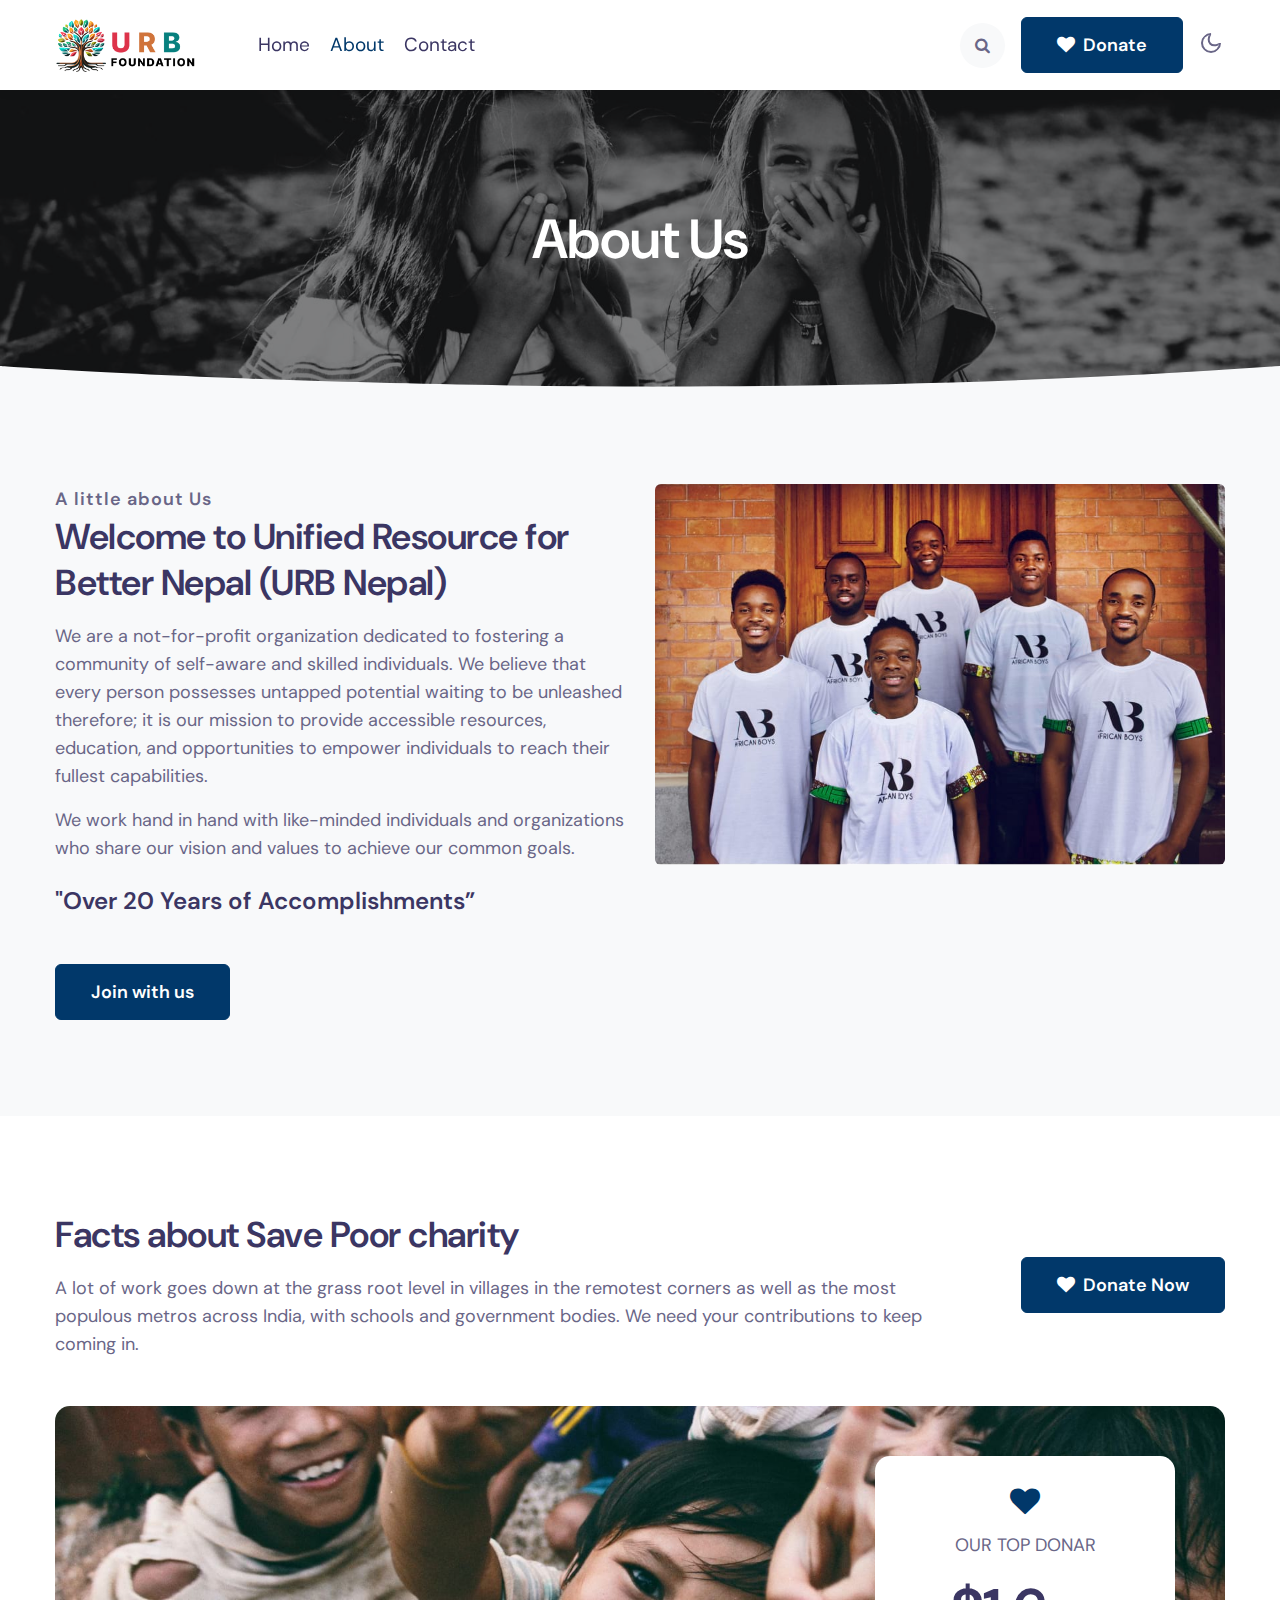
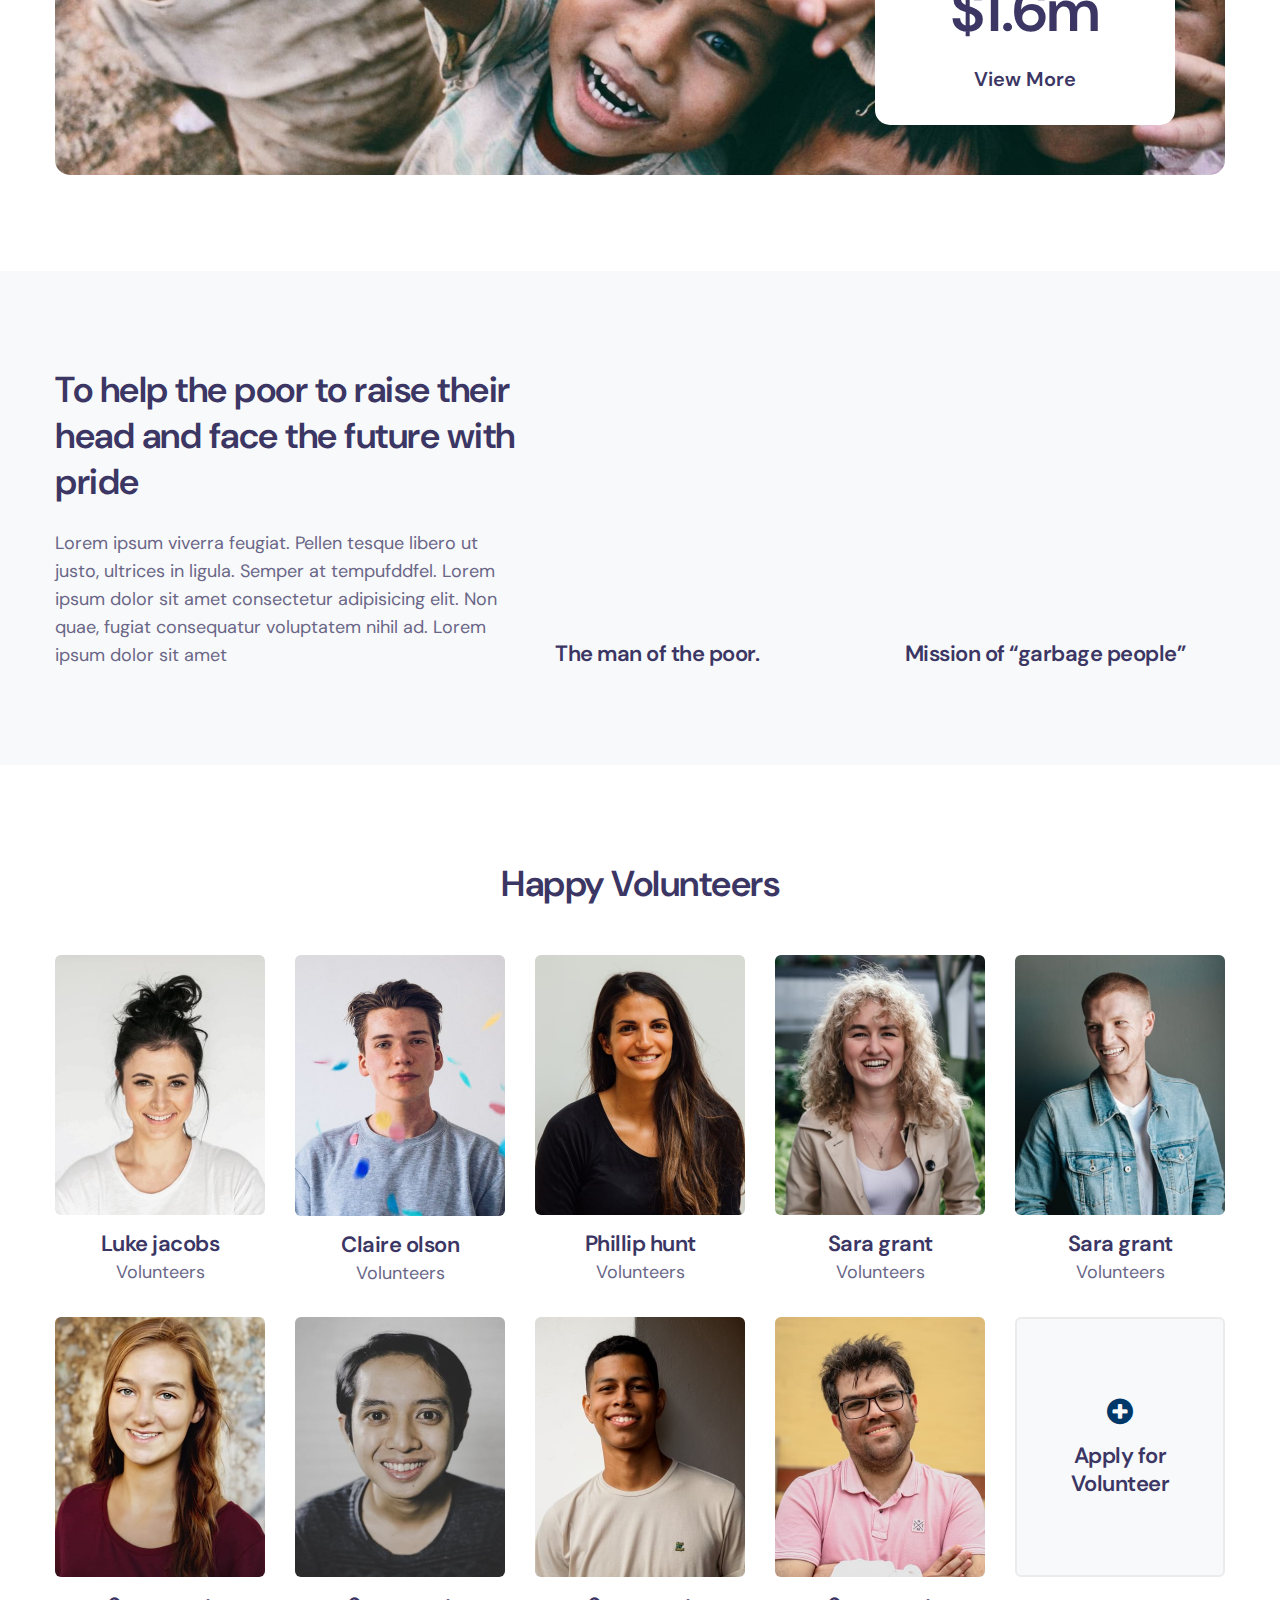
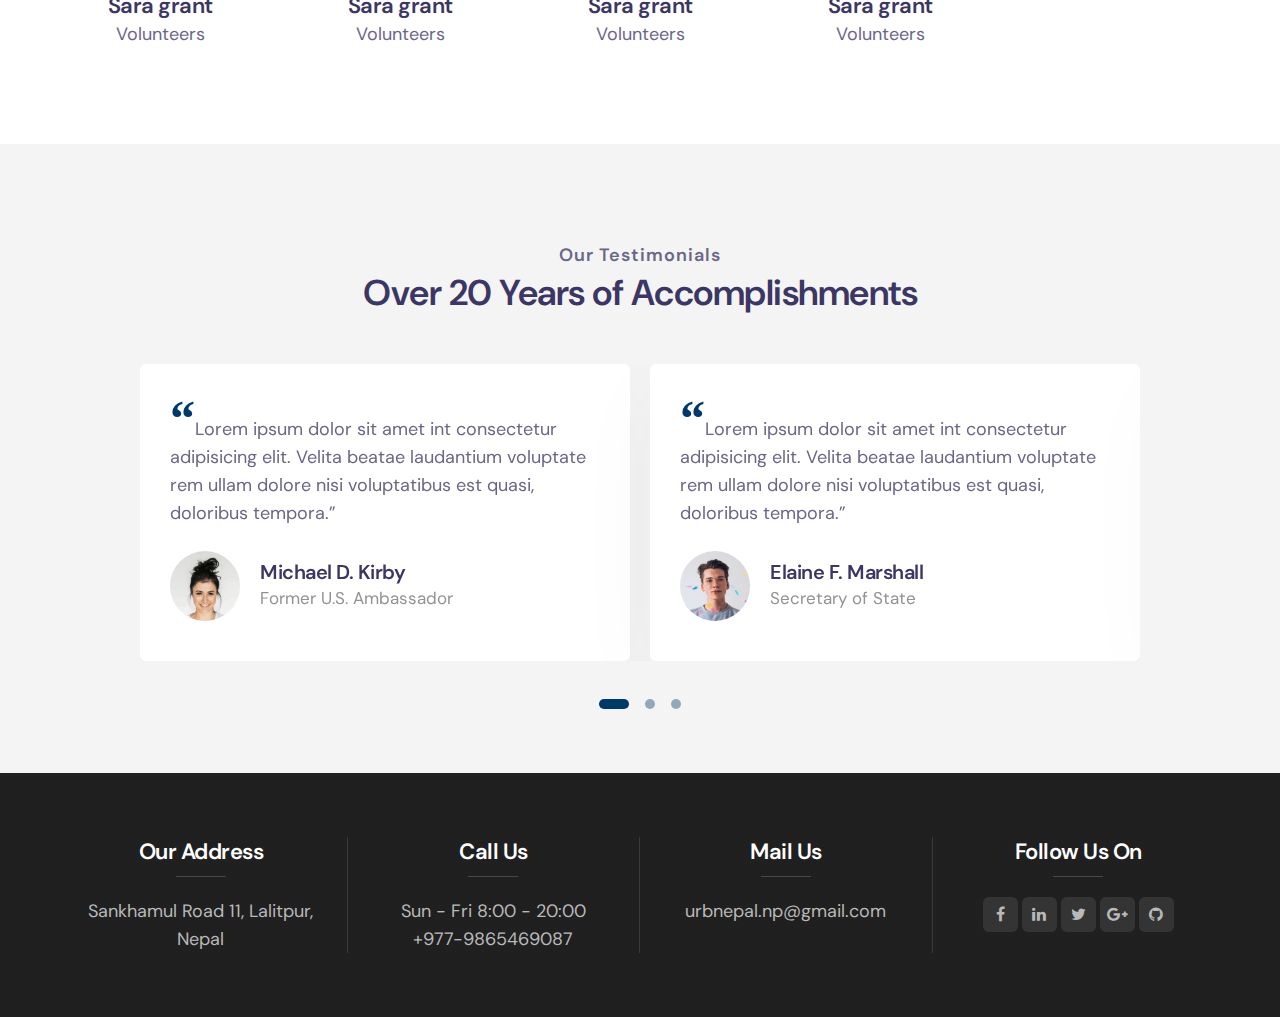
==== commit 6cd67c3b: "Adds some info to website" ====
--- a/about.html
+++ b/about.html
@@ -4,657 +4,710 @@
 -->
 <!doctype html>
 <html lang="en">
-  <head>
-    <!-- Required meta tags -->
-    <meta charset="utf-8">
-    <meta name="viewport" content="width=device-width, initial-scale=1, shrink-to-fit=no">
-
-    <title>Save Poor - Charity Category Responsive Website Template | About : W3layouts</title>
-
-    <link href="//fonts.googleapis.com/css2?family=DM+Sans:wght@400;700&display=swap" rel="stylesheet">
-    
-    <!-- Template CSS -->
-    <link rel="stylesheet" href="assets/css/style-starter.css">
-  </head>
-  <body>
-<!--header-->
-<header id="site-header" class="fixed-top">
-  <div class="container">
-    <nav class="navbar navbar-expand-lg stroke">
-      <h1><a class="navbar-brand mr-lg-5" href="index.html">
-        <img src="assets/images/logo.png" alt="Your logo" title="Your logo" />Save Poor
-        </a></h1>
-      <!-- if logo is image enable this   
+
+<head>
+  <!-- Required meta tags -->
+  <meta charset="utf-8">
+  <meta name="viewport"
+        content="width=device-width, initial-scale=1, shrink-to-fit=no">
+
+  <title>Save Poor - Charity Category Responsive Website Template | About : W3layouts</title>
+
+  <link href="//fonts.googleapis.com/css2?family=DM+Sans:wght@400;700&display=swap"
+        rel="stylesheet">
+
+  <!-- Template CSS -->
+  <link rel="stylesheet"
+        href="assets/css/style-starter.css">
+</head>
+
+<body>
+  <!--header-->
+  <header id="site-header"
+          class="fixed-top">
+    <div class="container">
+      <nav class="navbar navbar-expand-lg stroke">
+        <h1><a class="navbar-brand mr-lg-5"
+             href="index.html">
+            <img src="assets/images/logo-nav.png"
+                 alt="Your logo"
+                 title="Your logo" />
+          </a></h1>
+        <!-- if logo is image enable this   
     <a class="navbar-brand" href="#index.html">
         <img src="image-path" alt="Your logo" title="Your logo" style="height:35px;" />
     </a> -->
-      <button class="navbar-toggler  collapsed bg-gradient" type="button" data-toggle="collapse"
-        data-target="#navbarTogglerDemo02" aria-controls="navbarTogglerDemo02" aria-expanded="false"
-        aria-label="Toggle navigation">
-        <span class="navbar-toggler-icon fa icon-expand fa-bars"></span>
-        <span class="navbar-toggler-icon fa icon-close fa-times"></span>
-        </span>
-      </button>
-
-      <div class="collapse navbar-collapse" id="navbarTogglerDemo02">
-        <ul class="navbar-nav w-100">
-          <li class="nav-item @@home__active">
-            <a class="nav-link" href="index.html">Home <span class="sr-only">(current)</span></a>
-          </li>
-          <li class="nav-item active">
-            <a class="nav-link" href="about.html">About</a>
-          </li>
-          <li class="nav-item @@causes__active">
-            <a class="nav-link" href="causes.html">Causes</a>
-          </li>
-          <li class="nav-item @@contact__active">
-            <a class="nav-link" href="contact.html">Contact</a>
-          </li>
-          <li class="ml-lg-auto mr-lg-0 m-auto">
-            <!--/search-right-->
-            <div class="search-right">
-              <a href="#search" title="search"><span class="fa fa-search" aria-hidden="true"></span></a>
-              <!-- search popup -->
-              <div id="search" class="pop-overlay">
+        <button class="navbar-toggler  collapsed bg-gradient"
+                type="button"
+                data-toggle="collapse"
+                data-target="#navbarTogglerDemo02"
+                aria-controls="navbarTogglerDemo02"
+                aria-expanded="false"
+                aria-label="Toggle navigation">
+          <span class="navbar-toggler-icon fa icon-expand fa-bars"></span>
+          <span class="navbar-toggler-icon fa icon-close fa-times"></span>
+          </span>
+        </button>
+
+        <div class="collapse navbar-collapse"
+             id="navbarTogglerDemo02">
+          <ul class="navbar-nav w-100">
+            <li class="nav-item @@home__active">
+              <a class="nav-link"
+                 href="index.html">Home <span class="sr-only">(current)</span></a>
+            </li>
+            <li class="nav-item active">
+              <a class="nav-link"
+                 href="about.html">About</a>
+            </li>
+            <li class="nav-item @@contact__active">
+              <a class="nav-link"
+                 href="contact.html">Contact</a>
+            </li>
+            <li class="ml-lg-auto mr-lg-0 m-auto">
+              <!--/search-right-->
+              <div class="search-right">
+                <a href="#search"
+                   title="search"><span class="fa fa-search"
+                        aria-hidden="true"></span></a>
+                <!-- search popup -->
+                <div id="search"
+                     class="pop-overlay">
                   <div class="popup">
-                      <h4 class="mb-3">Search here</h4>
-                      <form action="error.html" method="GET" class="search-box">
-                          <input type="search" placeholder="Enter Keyword" name="search" required="required"
-                              autofocus="">
-                          <button type="submit" class="btn btn-style btn-primary">Search</button>
-                      </form>
+                    <h4 class="mb-3">Search here</h4>
+                    <form action="error.html"
+                          method="GET"
+                          class="search-box">
+                      <input type="search"
+                             placeholder="Enter Keyword"
+                             name="search"
+                             required="required"
+                             autofocus="">
+                      <button type="submit"
+                              class="btn btn-style btn-primary">Search</button>
+                    </form>
 
                   </div>
-                  <a class="close" href="#close">×</a>
-              </div>
-              <!-- /search popup -->
-          </div>
-          <!--//search-right-->
-          </li>
-          <li class="align-self">
-            <a href="#donate" class="btn btn-style btn-primary ml-lg-3 mr-lg-2"><span class="fa fa-heart mr-1"></span> Donate</a>
-          </li>
-        </ul>
+                  <a class="close"
+                     href="#close">×</a>
+                </div>
+                <!-- /search popup -->
+              </div>
+              <!--//search-right-->
+            </li>
+            <li class="align-self">
+              <a href="#donate"
+                 class="btn btn-style btn-primary ml-lg-3 mr-lg-2"><span class="fa fa-heart mr-1"></span> Donate</a>
+            </li>
+          </ul>
+        </div>
+        <!-- toggle switch for light and dark theme -->
+        <div class="mobile-position">
+          <nav class="navigation">
+            <div class="theme-switch-wrapper">
+              <label class="theme-switch"
+                     for="checkbox">
+                <input type="checkbox"
+                       id="checkbox">
+                <div class="mode-container">
+                  <i class="gg-sun"></i>
+                  <i class="gg-moon"></i>
+                </div>
+              </label>
+            </div>
+          </nav>
+        </div>
+        <!-- //toggle switch for light and dark theme -->
+      </nav>
+    </div>
+  </header>
+  <!-- //header -->
+  <div class="inner-banner">
+    <section class="w3l-breadcrumb py-5">
+      <div class="container py-lg-5 py-md-3">
+        <h2 class="title">About Us</h2>
       </div>
-      <!-- toggle switch for light and dark theme -->
-      <div class="mobile-position">
-        <nav class="navigation">
-          <div class="theme-switch-wrapper">
-            <label class="theme-switch" for="checkbox">
-              <input type="checkbox" id="checkbox">
-              <div class="mode-container">
-                <i class="gg-sun"></i>
-                <i class="gg-moon"></i>
-              </div>
-            </label>
-          </div>
-        </nav>
+    </section>
+  </div>
+  <!-- banner bottom shape -->
+  <div class="position-relative">
+    <div class="shape overflow-hidden">
+      <svg viewBox="0 0 2880 48"
+           fill="none"
+           xmlns="http://www.w3.org/2000/svg">
+        <path d="M0 48H1437.5H2880V0H2160C1442.5 52 720 0 720 0H0V48Z"
+              fill="currentColor"></path>
+      </svg>
+    </div>
+  </div>
+  <!-- banner bottom shape -->
+  <section class="w3l-aboutblock1 py-5"
+           id="about">
+    <div class="container py-lg-5 py-md-3">
+      <div class="row">
+        <div class="col-lg-6">
+          <h5 class="title-small">A little about Us</h5>
+          <h3 class="title-big">Welcome to Unified Resource for Better Nepal (URB Nepal)</h3>
+          <p class="mt-3">We are a not-for-profit organization dedicated to fostering a community of self-aware and
+            skilled
+            individuals. We believe that every person possesses untapped potential waiting to be unleashed
+            therefore; it is our mission to provide accessible resources, education, and opportunities to empower
+            individuals to reach their fullest capabilities.
+          </p>
+          <p class="mt-3">We work hand in hand with like-minded
+            individuals and organizations who share our vision and values to achieve our common goals.
+          </p>
+          <h3 class="title mt-4">"Over 20 Years of Accomplishments”</h3>
+          <a href="#MoreAboutUs"
+             class="btn btn-primary btn-style mt-lg-5 mt-4">Join with us</a>
+        </div>
+        <div class="col-lg-6 mt-lg-0 mt-5">
+          <img src="assets/images/about.jpg"
+               alt=""
+               class="radius-image img-fluid">
+        </div>
       </div>
-      <!-- //toggle switch for light and dark theme -->
-    </nav>
-  </div>
-</header>
-<!-- //header -->
-<div class="inner-banner">
-    <section class="w3l-breadcrumb py-5">
-        <div class="container py-lg-5 py-md-3">
-            <h2 class="title">About Us</h2>
-        </div>
-    </section>
-</div>
-<!-- banner bottom shape -->
-<div class="position-relative">
-    <div class="shape overflow-hidden">
-        <svg viewBox="0 0 2880 48" fill="none" xmlns="http://www.w3.org/2000/svg">
-            <path d="M0 48H1437.5H2880V0H2160C1442.5 52 720 0 720 0H0V48Z" fill="currentColor"></path>
-        </svg>
     </div>
-</div>
-<!-- banner bottom shape -->
-<section class="w3l-aboutblock1 py-5" id="about">
-    <div class="container py-lg-5 py-md-3">
+  </section>
+  <!-- forms -->
+  <section class="w3l-forms-9 py-5"
+           id="">
+    <div class="main-w3 py-lg-5 py-md-3">
+      <div class="container">
+        <div class="row align-items-center">
+          <div class="main-midd col-lg-9">
+            <h3 class="title-big">Facts about Save Poor charity</h3>
+            <p class="mt-3">A lot of work goes down at the grass root level in villages in the remotest corners
+              as
+              well as the most populous metros across India, with schools and government bodies.
+              We need your contributions to keep coming in.</p>
+          </div>
+          <div class="main-midd-2 col-lg-3 mt-lg-0 mt-4 text-lg-right">
+            <a class="btn btn-style btn-primary"
+               href="#donate"><span class="fa fa-heart mr-1"></span> Donate
+              Now </a>
+          </div>
+        </div>
+
+        <div class="donar-img mt-5">
+          <div class="right-side text-center">
+            <span class="fa fa-heart"></span>
+            <p>OUR TOP DONAR</p>
+            <h3 class="big my-3">$1.6m</h3>
+            <a class="btn btn-text"
+               href="#ViewMore">View More</a>
+          </div>
+        </div>
+      </div>
+    </div>
+  </section>
+  <!-- //forms -->
+  <section class="w3l-aboutblock3 py-5"
+           id="videos">
+    <div class="video-recipe py-lg-5 py-md-3">
+      <div class="container">
         <div class="row">
-            <div class="col-lg-6">
-                <h5 class="title-small">A little about Us</h5>
-                <h3 class="title-big">Welcome to Save Poor charity</h3>
-                <p class="mt-3">Lorem ipsum viverra feugiat. Pellen tesque libero ut justo,
-                    ultrices in ligula. Semper at tempufddfel. Lorem ipsum dolor sit amet viverra ornare
-                    elit. Non quae, ut diam libero erat.</p>
-                <p class="mt-3">Duis cursus, mi quis viverra ornare, eros dolor interdum nulla, ut sed diam libero erat. Aenean faucibus
-                    nibh et justo cursus.</p>
-                <h3 class="title mt-4">"Over 20 Years of Accomplishments”</h3>
-                <a href="#MoreAboutUs" class="btn btn-primary btn-style mt-lg-5 mt-4">Learn More about Us</a>
-            </div>
-            <div class="col-lg-6 mt-lg-0 mt-5">
-                <img src="assets/images/about.jpg" alt="" class="radius-image img-fluid">
-            </div>
-        </div>
+          <div class="col-lg-5 align-self">
+            <h3 class="title-big">To help the poor to raise their head and face the future with pride</h3>
+            <p class="mt-4">Lorem ipsum viverra feugiat. Pellen tesque libero ut justo,
+              ultrices in ligula. Semper at tempufddfel. Lorem ipsum dolor sit amet consectetur adipisicing
+              elit. Non quae, fugiat consequatur voluptatem nihil ad. Lorem ipsum dolor sit amet</p>
+          </div>
+          <div class="col-lg-7 mt-lg-0 mt-md-5 mt-4">
+            <div class="row">
+              <div class="col-md-6">
+                <iframe src="https://www.youtube.com/embed/MG3jGHnBVQs"
+                        frameborder="0"
+                        allow="accelerometer; autoplay; encrypted-media; gyroscope; picture-in-picture"
+                        allowfullscreen></iframe>
+                <h3 class="video-title mt-sm-4 mt-3">The man of the poor.</h3>
+              </div>
+              <div class="col-md-6 mt-md-0 mt-5">
+                <iframe src="https://www.youtube.com/embed/MG3jGHnBVQs"
+                        frameborder="0"
+                        allow="accelerometer; autoplay; encrypted-media; gyroscope; picture-in-picture"
+                        allowfullscreen></iframe>
+                <h3 class="video-title mt-sm-4 mt-3">Mission of “garbage people”</h3>
+              </div>
+            </div>
+          </div>
+        </div>
+      </div>
     </div>
-</section>
- <!-- forms -->
- <section class="w3l-forms-9 py-5" id="">
-     <div class="main-w3 py-lg-5 py-md-3">
-         <div class="container">
-             <div class="row align-items-center">
-                 <div class="main-midd col-lg-9">
-                     <h3 class="title-big">Facts about Save Poor charity</h3>
-                     <p class="mt-3">A lot of work goes down at the grass root level in villages in the remotest corners
-                         as
-                         well as the most populous metros across India, with schools and government bodies.
-                         We need your contributions to keep coming in.</p>
-                 </div>
-                 <div class="main-midd-2 col-lg-3 mt-lg-0 mt-4 text-lg-right">
-                     <a class="btn btn-style btn-primary" href="#donate"><span class="fa fa-heart mr-1"></span> Donate
-                         Now </a>
-                 </div>
-             </div>
-
-             <div class="donar-img mt-5">
-                <div class="right-side text-center">
-                    <span class="fa fa-heart"></span>
-                    <p>OUR TOP DONAR</p>
-                    <h3 class="big my-3">$1.6m</h3>
-                    <a class="btn btn-text" href="#ViewMore">View More</a>
-                </div>
-            </div>
-         </div>
-     </div>
- </section>
- <!-- //forms -->
-<section class="w3l-aboutblock3 py-5" id="videos">
-    <div class="video-recipe py-lg-5 py-md-3">
-        <div class="container">
-            <div class="row">
-                <div class="col-lg-5 align-self">
-                    <h3 class="title-big">To help the poor to raise their head and face the future with pride</h3>
-                    <p class="mt-4">Lorem ipsum viverra feugiat. Pellen tesque libero ut justo,
-                        ultrices in ligula. Semper at tempufddfel. Lorem ipsum dolor sit amet consectetur adipisicing
-                        elit. Non quae, fugiat consequatur voluptatem nihil ad. Lorem ipsum dolor sit amet</p>
-                </div>
-                <div class="col-lg-7 mt-lg-0 mt-md-5 mt-4">
-                    <div class="row">
-                        <div class="col-md-6">
-                            <iframe src="https://www.youtube.com/embed/MG3jGHnBVQs" frameborder="0"
-                                allow="accelerometer; autoplay; encrypted-media; gyroscope; picture-in-picture"
-                                allowfullscreen></iframe>
-                            <h3 class="video-title mt-sm-4 mt-3">The man of the poor.</h3>
-                        </div>
-                        <div class="col-md-6 mt-md-0 mt-5">
-                            <iframe src="https://www.youtube.com/embed/MG3jGHnBVQs" frameborder="0"
-                                allow="accelerometer; autoplay; encrypted-media; gyroscope; picture-in-picture"
-                                allowfullscreen></iframe>
-                                <h3 class="video-title mt-sm-4 mt-3">Mission of “garbage people”</h3>
-                        </div>
-                    </div>
-                </div>
-            </div>
-        </div>
+  </section>
+  <!--/team-sec-->
+  <section class="w3l-team-main"
+           id="team">
+    <div class="team py-5">
+      <div class="container py-lg-5">
+        <div class="title-content text-center">
+          <h3 class="title-big">Happy Volunteers</h3>
+        </div>
+        <div class="team-row mt-md-5 mt-4">
+          <div class="team-wrap">
+            <div class="team-member text-center">
+              <div class="team-img">
+                <img src="assets/images/team1.jpg"
+                     alt=""
+                     class="radius-image img-fluid">
+              </div>
+              <a href="#url"
+                 class="team-title">Luke jacobs</a>
+              <p>Volunteers</p>
+            </div>
+          </div>
+          <!-- end team member -->
+
+          <div class="team-wrap">
+            <div class="team-member text-center">
+              <div class="team-img">
+                <img src="assets/images/team2.jpg"
+                     alt=""
+                     class="radius-image img-fluid">
+              </div>
+              <a href="#url"
+                 class="team-title">Claire olson</a>
+              <p>Volunteers</p>
+            </div>
+          </div>
+          <!-- end team member -->
+
+          <div class="team-wrap">
+            <div class="team-member last text-center">
+              <div class="team-img">
+                <img src="assets/images/team3.jpg"
+                     alt=""
+                     class="radius-image img-fluid">
+              </div>
+              <a href="#url"
+                 class="team-title">Phillip hunt</a>
+              <p>Volunteers</p>
+            </div>
+          </div>
+          <!-- end team member -->
+
+          <div class="team-wrap">
+            <div class="team-member last text-center">
+              <div class="team-img">
+                <img src="assets/images/team4.jpg"
+                     alt=""
+                     class="radius-image img-fluid">
+              </div>
+              <a href="#url"
+                 class="team-title">Sara grant</a>
+              <p>Volunteers</p>
+            </div>
+          </div>
+          <!-- end team member -->
+
+          <div class="team-wrap">
+            <div class="team-member last text-center">
+              <div class="team-img">
+                <img src="assets/images/team5.jpg"
+                     alt=""
+                     class="radius-image img-fluid">
+              </div>
+              <a href="#url"
+                 class="team-title">Sara grant</a>
+              <p>Volunteers</p>
+            </div>
+          </div>
+          <!-- end team member -->
+
+          <div class="team-wrap">
+            <div class="team-member last text-center">
+              <div class="team-img">
+                <img src="assets/images/team6.jpg"
+                     alt=""
+                     class="radius-image img-fluid">
+              </div>
+              <a href="#url"
+                 class="team-title">Sara grant</a>
+              <p>Volunteers</p>
+            </div>
+          </div>
+          <!-- end team member -->
+
+          <div class="team-wrap">
+            <div class="team-member last text-center">
+              <div class="team-img">
+                <img src="assets/images/team7.jpg"
+                     alt=""
+                     class="radius-image img-fluid">
+              </div>
+              <a href="#url"
+                 class="team-title">Sara grant</a>
+              <p>Volunteers</p>
+            </div>
+          </div>
+          <!-- end team member -->
+
+          <div class="team-wrap">
+            <div class="team-member last text-center">
+              <div class="team-img">
+                <img src="assets/images/team8.jpg"
+                     alt=""
+                     class="radius-image img-fluid">
+              </div>
+              <a href="#url"
+                 class="team-title">Sara grant</a>
+              <p>Volunteers</p>
+            </div>
+          </div>
+          <!-- end team member -->
+
+          <div class="team-wrap">
+            <div class="team-member last text-center">
+              <div class="team-img">
+                <img src="assets/images/team9.jpg"
+                     alt=""
+                     class="radius-image img-fluid">
+              </div>
+              <a href="#url"
+                 class="team-title">Sara grant</a>
+              <p>Volunteers</p>
+            </div>
+          </div>
+          <!-- end team member -->
+
+          <div class="team-apply">
+            <a href="#url"
+               class="team-title m-0"><span class="fa fa-plus-circle d-block mb-3"></span> Apply for Volunteer</a>
+          </div>
+
+        </div>
+      </div>
+  </section>
+  <!--//team-sec-->
+  <!-- testimonials -->
+  <section class="w3l-testimonials"
+           id="testimonials">
+    <!-- /grids -->
+    <div class="customer-layout py-5">
+      <div class="container py-lg-5 py-md-4">
+        <div class="heading align-self text-center">
+          <h6 class="title-small">Our Testimonials</h6>
+          <h3 class="title-big mb-md-5 mb-4">Over 20 Years of Accomplishments</h3>
+        </div>
+        <!-- /grids -->
+        <div class="row testimonial-row">
+          <div id="owl-demo1"
+               class="owl-two owl-carousel owl-theme mb-lg-3 mb-5">
+            <div class="item">
+              <div class="testimonial-content">
+                <div class="testimonial">
+                  <blockquote>
+                    <q>Lorem ipsum dolor sit amet int consectetur adipisicing elit. Velita beatae laudantium
+                      voluptate rem ullam dolore nisi voluptatibus est quasi, doloribus tempora.</q>
+                  </blockquote>
+                  <div class="testi-des">
+                    <div class="test-img"><img src="assets/images/team1.jpg"
+                           class="img-fluid"
+                           alt="client-img">
+                    </div>
+                    <div class="peopl align-self">
+                      <h3>Michael D. Kirby</h3>
+                      <p class="indentity">Former U.S. Ambassador </p>
+                    </div>
+                  </div>
+                </div>
+              </div>
+            </div>
+            <div class="item">
+              <div class="testimonial-content">
+                <div class="testimonial">
+                  <blockquote>
+                    <q>Lorem ipsum dolor sit amet int consectetur adipisicing elit. Velita beatae laudantium
+                      voluptate rem ullam dolore nisi voluptatibus est quasi, doloribus tempora.</q>
+                  </blockquote>
+                  <div class="testi-des">
+                    <div class="test-img"><img src="assets/images/team2.jpg"
+                           class="img-fluid"
+                           alt="client-img">
+                    </div>
+                    <div class="peopl align-self">
+                      <h3>Elaine F. Marshall</h3>
+                      <p class="indentity">Secretary of State </p>
+                    </div>
+                  </div>
+                </div>
+              </div>
+            </div>
+            <div class="item">
+              <div class="testimonial-content">
+                <div class="testimonial">
+                  <blockquote>
+                    <q>Lorem ipsum dolor sit amet int consectetur adipisicing elit. Velita beatae laudantium
+                      voluptate rem ullam dolore nisi voluptatibus est quasi, doloribus tempora.</q>
+                  </blockquote>
+                  <div class="testi-des">
+                    <div class="test-img"><img src="assets/images/team3.jpg"
+                           class="img-fluid"
+                           alt="client-img">
+                    </div>
+                    <div class="peopl align-self">
+                      <h3>Janice Hoffman</h3>
+                      <p class="indentity">Chief Operating Officer</p>
+                    </div>
+                  </div>
+                </div>
+              </div>
+            </div>
+            <div class="item">
+              <div class="testimonial-content">
+                <div class="testimonial">
+                  <blockquote>
+                    <q>Lorem ipsum dolor sit amet int consectetur adipisicing elit. Velita beatae laudantium
+                      voluptate rem ullam dolore nisi voluptatibus est quasi, doloribus tempora.</q>
+                  </blockquote>
+                  <div class="testi-des">
+                    <div class="test-img"><img src="assets/images/team4.jpg"
+                           class="img-fluid"
+                           alt="client-img">
+                    </div>
+                    <div class="peopl align-self">
+                      <h3>Stefan Homa</h3>
+                      <p class="indentity">Charity architect</p>
+                    </div>
+                  </div>
+                </div>
+              </div>
+            </div>
+            <div class="item">
+              <div class="testimonial-content">
+                <div class="testimonial">
+                  <blockquote>
+                    <q>Lorem ipsum dolor sit amet int consectetur adipisicing elit. Velita beatae laudantium
+                      voluptate rem ullam dolore nisi voluptatibus est quasi, doloribus tempora.</q>
+                  </blockquote>
+                  <div class="testi-des">
+                    <div class="test-img"><img src="assets/images/team2.jpg"
+                           class="img-fluid"
+                           alt="client-img">
+                    </div>
+                    <div class="peopl align-self">
+                      <h3>Jeannie Gooch</h3>
+                      <p class="indentity">Funding teacher</p>
+                    </div>
+                  </div>
+                </div>
+              </div>
+            </div>
+            <div class="item">
+              <div class="testimonial-content">
+                <div class="testimonial">
+                  <blockquote>
+                    <q>Lorem ipsum dolor sit amet int consectetur adipisicing elit. Velita beatae laudantium
+                      voluptate rem ullam dolore nisi voluptatibus est quasi, doloribus tempora.</q>
+                  </blockquote>
+                  <div class="testi-des">
+                    <div class="test-img"><img src="assets/images/team3.jpg"
+                           class="img-fluid"
+                           alt="client-img">
+                    </div>
+                    <div class="peopl align-self">
+                      <h3>Elaine F. Marshall</h3>
+                      <p class="indentity">Secretary of State</p>
+                    </div>
+                  </div>
+                </div>
+              </div>
+            </div>
+          </div>
+        </div>
+      </div>
+      <!-- /grids -->
     </div>
-</section>
-<!--/team-sec-->
-<section class="w3l-team-main" id="team">
-    <div class="team py-5">
-        <div class="container py-lg-5">
-            <div class="title-content text-center">
-                <h3 class="title-big">Happy Volunteers</h3>
-            </div>
-            <div class="team-row mt-md-5 mt-4">
-                <div class="team-wrap">
-                    <div class="team-member text-center">
-                        <div class="team-img">
-                            <img src="assets/images/team1.jpg" alt="" class="radius-image img-fluid">
-                        </div>
-                        <a href="#url" class="team-title">Luke jacobs</a>
-                        <p>Volunteers</p>
-                    </div>
-                </div>
-                <!-- end team member -->
-
-                <div class="team-wrap">
-                    <div class="team-member text-center">
-                        <div class="team-img">
-                            <img src="assets/images/team2.jpg" alt="" class="radius-image img-fluid">
-                        </div>
-                        <a href="#url" class="team-title">Claire olson</a>
-                        <p>Volunteers</p>
-                    </div>
-                </div>
-                <!-- end team member -->
-
-                <div class="team-wrap">
-                    <div class="team-member last text-center">
-                        <div class="team-img">
-                            <img src="assets/images/team3.jpg" alt="" class="radius-image img-fluid">
-                        </div>
-                        <a href="#url" class="team-title">Phillip hunt</a>
-                        <p>Volunteers</p>
-                    </div>
-                </div>
-                <!-- end team member -->
-
-                <div class="team-wrap">
-                    <div class="team-member last text-center">
-                        <div class="team-img">
-                            <img src="assets/images/team4.jpg" alt="" class="radius-image img-fluid">
-                        </div>
-                        <a href="#url" class="team-title">Sara grant</a>
-                        <p>Volunteers</p>
-                    </div>
-                </div>
-                <!-- end team member -->
-
-                <div class="team-wrap">
-                    <div class="team-member last text-center">
-                        <div class="team-img">
-                            <img src="assets/images/team5.jpg" alt="" class="radius-image img-fluid">
-                        </div>
-                        <a href="#url" class="team-title">Sara grant</a>
-                        <p>Volunteers</p>
-                    </div>
-                </div>
-                <!-- end team member -->
-
-                <div class="team-wrap">
-                    <div class="team-member last text-center">
-                        <div class="team-img">
-                            <img src="assets/images/team6.jpg" alt="" class="radius-image img-fluid">
-                        </div>
-                        <a href="#url" class="team-title">Sara grant</a>
-                        <p>Volunteers</p>
-                    </div>
-                </div>
-                <!-- end team member -->
-
-                <div class="team-wrap">
-                    <div class="team-member last text-center">
-                        <div class="team-img">
-                            <img src="assets/images/team7.jpg" alt="" class="radius-image img-fluid">
-                        </div>
-                        <a href="#url" class="team-title">Sara grant</a>
-                        <p>Volunteers</p>
-                    </div>
-                </div>
-                <!-- end team member -->
-
-                <div class="team-wrap">
-                    <div class="team-member last text-center">
-                        <div class="team-img">
-                            <img src="assets/images/team8.jpg" alt="" class="radius-image img-fluid">
-                        </div>
-                        <a href="#url" class="team-title">Sara grant</a>
-                        <p>Volunteers</p>
-                    </div>
-                </div>
-                <!-- end team member -->
-
-                <div class="team-wrap">
-                    <div class="team-member last text-center">
-                        <div class="team-img">
-                            <img src="assets/images/team9.jpg" alt="" class="radius-image img-fluid">
-                        </div>
-                        <a href="#url" class="team-title">Sara grant</a>
-                        <p>Volunteers</p>
-                    </div>
-                </div>
-                <!-- end team member -->
-
-                <div class="team-apply">
-                    <a href="#url" class="team-title m-0"><span class="fa fa-plus-circle d-block mb-3"></span> Apply for Volunteer</a>
-                </div>
-
-            </div>
-        </div>
-</section>
-<!--//team-sec-->
-<!-- testimonials -->
-<section class="w3l-testimonials" id="testimonials">
-	<!-- /grids -->
-	<div class="customer-layout py-5">
-		<div class="container py-lg-5 py-md-4">
-            <div class="heading align-self text-center">
-                <h6 class="title-small">Our Testimonials</h6>
-                <h3 class="title-big mb-md-5 mb-4">Over 20 Years of Accomplishments</h3>
-            </div>
-			<!-- /grids -->
-			<div class="row testimonial-row">
-				<div id="owl-demo1" class="owl-two owl-carousel owl-theme mb-lg-3 mb-5">
-					<div class="item">
-						<div class="testimonial-content">
-							<div class="testimonial">
-								<blockquote>
-									<q>Lorem ipsum dolor sit amet int consectetur adipisicing elit. Velita beatae laudantium
-										voluptate rem ullam dolore nisi voluptatibus est quasi, doloribus tempora.</q>
-								</blockquote>
-								<div class="testi-des">
-									<div class="test-img"><img src="assets/images/team1.jpg" class="img-fluid" alt="client-img">
-									</div>
-									<div class="peopl align-self">
-										<h3>Michael D. Kirby</h3>
-										<p class="indentity">Former U.S. Ambassador </p>
-									</div>
-								</div>
-							</div>
-						</div>
-					</div>
-					<div class="item">
-						<div class="testimonial-content">
-							<div class="testimonial">
-							  <blockquote>
-								  <q>Lorem ipsum dolor sit amet int consectetur adipisicing elit. Velita beatae laudantium
-									  voluptate rem ullam dolore nisi voluptatibus est quasi, doloribus tempora.</q>
-							  </blockquote>
-								<div class="testi-des">
-									<div class="test-img"><img src="assets/images/team2.jpg" class="img-fluid" alt="client-img">
-									</div>
-									<div class="peopl align-self">
-										<h3>Elaine F. Marshall</h3>
-										<p class="indentity">Secretary of State </p>
-									</div>
-								</div>
-							</div>
-						</div>
-					</div>
-					<div class="item">
-						<div class="testimonial-content">
-							<div class="testimonial">
-							  <blockquote>
-								  <q>Lorem ipsum dolor sit amet int consectetur adipisicing elit. Velita beatae laudantium
-									  voluptate rem ullam dolore nisi voluptatibus est quasi, doloribus tempora.</q>
-							  </blockquote>
-								<div class="testi-des">
-									<div class="test-img"><img src="assets/images/team3.jpg" class="img-fluid" alt="client-img">
-									</div>
-									<div class="peopl align-self">
-										<h3>Janice Hoffman</h3>
-										<p class="indentity">Chief Operating Officer</p>
-									</div>
-								</div>
-							</div>
-						</div>
-					</div>
-					<div class="item">
-						<div class="testimonial-content">
-							<div class="testimonial">
-							  <blockquote>
-								  <q>Lorem ipsum dolor sit amet int consectetur adipisicing elit. Velita beatae laudantium
-									  voluptate rem ullam dolore nisi voluptatibus est quasi, doloribus tempora.</q>
-							  </blockquote>
-								<div class="testi-des">
-									<div class="test-img"><img src="assets/images/team4.jpg" class="img-fluid" alt="client-img">
-									</div>
-									<div class="peopl align-self">
-										<h3>Stefan Homa</h3>
-										<p class="indentity">Charity architect</p>
-									</div>
-								</div>
-							</div>
-						</div>
-					</div>
-					<div class="item">
-						<div class="testimonial-content">
-							<div class="testimonial">
-							  <blockquote>
-								  <q>Lorem ipsum dolor sit amet int consectetur adipisicing elit. Velita beatae laudantium
-									  voluptate rem ullam dolore nisi voluptatibus est quasi, doloribus tempora.</q>
-							  </blockquote>
-								<div class="testi-des">
-									<div class="test-img"><img src="assets/images/team2.jpg" class="img-fluid" alt="client-img">
-									</div>
-									<div class="peopl align-self">
-										<h3>Jeannie Gooch</h3>
-										<p class="indentity">Funding teacher</p>
-									</div>
-								</div>
-							</div>
-						</div>
-					</div>
-					<div class="item">
-						<div class="testimonial-content">
-							<div class="testimonial">
-							  <blockquote>
-								  <q>Lorem ipsum dolor sit amet int consectetur adipisicing elit. Velita beatae laudantium
-									  voluptate rem ullam dolore nisi voluptatibus est quasi, doloribus tempora.</q>
-							  </blockquote>
-								<div class="testi-des">
-									<div class="test-img"><img src="assets/images/team3.jpg" class="img-fluid" alt="client-img">
-									</div>
-									<div class="peopl align-self">
-										<h3>Elaine F. Marshall</h3>
-										<p class="indentity">Secretary of State</p>
-									</div>
-								</div>
-							</div>
-						</div>
-					</div>
-				</div>
-			</div>
-		</div>
-		<!-- /grids -->
-	</div>
-	<!-- //grids -->
+    <!-- //grids -->
   </section>
   <!-- //testimonials -->
-<!-- footer 14 -->
-<div class="w3l-footer-main">
-  <div class="w3l-sub-footer-content">
-      <section class="_form-3">
-          <div class="form-main">
-              <div class="container">
-                  <div class="middle-section grid-column top-bottom">
-                      <div class="image grid-three-column">
-                          <img src="assets/images/subscribe.png" alt="" class="img-fluid radius-image-full">
-                      </div>
-                      <div class="text-grid grid-three-column">
-                          <h2>Subscribe our Newsletter to receive latest updates from us</h2>
-                          <p>We won’t give you spam mails.</p>
-                      </div>
-                      <div class="form-text grid-three-column">
-                          <form action="/" method="GET">
-                              <input type="email" name=" placeholder" placeholder="Enter Your Email" required="">
-                              <button type="submit" class="btn btn-style btn-primary">Submit</button>
-                          </form>
-                      </div>
-                  </div>
-              </div>
-          </div>
-      </section>
+  <!-- footer 14 -->
+  <div class="w3l-footer-main">
+    <div class="w3l-sub-footer-content">
       <!-- Footers-14 -->
       <footer class="footer-14">
-          <div id="footers14-block">
-              <div class="container">
-                  <div class="footers20-content">
-                      <div class="d-grid grid-col-4 grids-content">
-                          <div class="column">
-                              <h4>Our Address</h4>
-                                <p>235 Terry, 10001 20C Trolley Square,
-                                  DE 19806  U.S.A.</p>
-                          </div>
-                          <div class="column">
-                              <h4>Call Us</h4>
-                              <p>Mon - Fri 10:30 -18:00</p>
-                              <p><a href="tel:+44-000-888-999">+44-000-888-999</a></p>
-                          </div>
-                          <div class="column">
-                              <h4>Mail Us</h4>
-                              <p><a href="mailto:info@example.com">info@example.com</a></p>
-                              <p><a href="mailto:no.reply@example.com">no.reply@example.com</a></p>
-                          </div>
-                          <div class="column">
-                              <h4>Follow Us On</h4>
-                              <ul>
-                                  <li><a href="#facebook"><span class="fa fa-facebook"
-                                              aria-hidden="true"></span></a>
-                                  </li>
-                                  <li><a href="#linkedin"><span class="fa fa-linkedin"
-                                              aria-hidden="true"></span></a>
-                                  </li>
-                                  <li><a href="#twitter"><span class="fa fa-twitter"
-                                              aria-hidden="true"></span></a>
-                                  </li>
-                                  <li><a href="#google"><span class="fa fa-google-plus"
-                                              aria-hidden="true"></span></a>
-                                  </li>
-                                  <li><a href="#github"><span class="fa fa-github" aria-hidden="true"></span></a>
-                                  </li>
-                              </ul>
-                          </div>
-                      </div>
-                  </div>
-                  <div class="footers14-bottom d-flex">
-                      <div class="copyright">
-                          <p>© 2020 Save Poor. All rights reserved. Design by <a href="https://w3layouts.com/"
-                                  target="_blank">W3Layouts</a></p>
-                      </div>
-                      <div class="language-select d-flex">
-                          <span class="fa fa-language" aria-hidden="true"></span>
-                          <select>
-                              <option>English</option>
-                              <option>Estonina</option>
-                              <option>Deutsch</option>
-                              <option>Nederlan;ds</option>
-                          </select>
-                      </div>
-                  </div>
-              </div>
-          </div>
-          <!-- move top -->
-          <button onclick="topFunction()" id="movetop" title="Go to top">
-              &uarr;
-          </button>
-          <script>
-              // When the user scrolls down 20px from the top of the document, show the button
-              window.onscroll = function () {
-                  scrollFunction()
-              };
-
-              function scrollFunction() {
-                  if (document.body.scrollTop > 20 || document.documentElement.scrollTop > 20) {
-                      document.getElementById("movetop").style.display = "block";
-                  } else {
-                      document.getElementById("movetop").style.display = "none";
-                  }
-              }
-
-              // When the user clicks on the button, scroll to the top of the document
-              function topFunction() {
-                  document.body.scrollTop = 0;
-                  document.documentElement.scrollTop = 0;
-              }
-          </script>
-          <!-- /move top -->
+        <div id="footers14-block">
+          <div class="container">
+            <div class="footers20-content">
+              <div class="d-grid grid-col-4 grids-content">
+                <div class="column">
+                  <h4>Our Address</h4>
+                  <p>Sankhamul Road 11, Lalitpur, Nepal
+                  </p>
+                </div>
+                <div class="column">
+                  <h4>Call Us</h4>
+                  <p>Sun - Fri 8:00 - 20:00</p>
+                  <p><a href="tel:+977-9865469087">+977-9865469087</a></p>
+                </div>
+                <div class="column">
+                  <h4>Mail Us</h4>
+                  <p><a href="mailto:urbnepal.np@gmail.com">urbnepal.np@gmail.com</a></p>
+                </div>
+                <div class="column">
+                  <h4>Follow Us On</h4>
+                  <ul>
+                    <li><a href="#facebook"><span class="fa fa-facebook"
+                              aria-hidden="true"></span></a>
+                    </li>
+                    <li><a href="#linkedin"><span class="fa fa-linkedin"
+                              aria-hidden="true"></span></a>
+                    </li>
+                    <li><a href="#twitter"><span class="fa fa-twitter"
+                              aria-hidden="true"></span></a>
+                    </li>
+                    <li><a href="#google"><span class="fa fa-google-plus"
+                              aria-hidden="true"></span></a>
+                    </li>
+                    <li><a href="#github"><span class="fa fa-github"
+                              aria-hidden="true"></span></a>
+                    </li>
+                  </ul>
+                </div>
+              </div>
+            </div>
+          </div>
+        </div>
+        <!-- move top -->
+        <button onclick="topFunction()"
+                id="movetop"
+                title="Go to top">
+          &uarr;
+        </button>
+        <script>
+          // When the user scrolls down 20px from the top of the document, show the button
+          window.onscroll = function () {
+            scrollFunction()
+          };
+
+          function scrollFunction() {
+            if (document.body.scrollTop > 20 || document.documentElement.scrollTop > 20) {
+              document.getElementById("movetop").style.display = "block";
+            } else {
+              document.getElementById("movetop").style.display = "none";
+            }
+          }
+
+          // When the user clicks on the button, scroll to the top of the document
+          function topFunction() {
+            document.body.scrollTop = 0;
+            document.documentElement.scrollTop = 0;
+          }
+        </script>
+        <!-- /move top -->
 
       </footer>
       <!-- Footers-14 -->
+    </div>
   </div>
-</div>
-<!-- //footer 14 -->
-
-<script src="assets/js/jquery-3.3.1.min.js"></script> <!-- Common jquery plugin -->
-
-<script src="assets/js/theme-change.js"></script><!-- theme switch js (light and dark)-->
-<script src="assets/js/owl.carousel.js"></script>
-
-<!-- script for banner slider-->
-<script>
-  $(document).ready(function () {
-    $('.owl-one').owlCarousel({
-      loop: true,
-      dots: false,
-      margin: 0,
-      nav: true,
-      responsiveClass: true,
-      autoplay: true,
-      autoplayTimeout: 5000,
-      autoplaySpeed: 1000,
-      autoplayHoverPause: false,
-      responsive: {
-        0: {
-          items: 1
-        },
-        480: {
-          items: 1
-        },
-        667: {
-          items: 1
-        },
-        1000: {
-          items: 1
+  <!-- //footer 14 -->
+
+  <script src="assets/js/jquery-3.3.1.min.js"></script> <!-- Common jquery plugin -->
+
+  <script src="assets/js/theme-change.js"></script><!-- theme switch js (light and dark)-->
+  <script src="assets/js/owl.carousel.js"></script>
+
+  <!-- script for banner slider-->
+  <script>
+    $(document).ready(function () {
+      $('.owl-one').owlCarousel({
+        loop: true,
+        dots: false,
+        margin: 0,
+        nav: true,
+        responsiveClass: true,
+        autoplay: true,
+        autoplayTimeout: 5000,
+        autoplaySpeed: 1000,
+        autoplayHoverPause: false,
+        responsive: {
+          0: {
+            items: 1
+          },
+          480: {
+            items: 1
+          },
+          667: {
+            items: 1
+          },
+          1000: {
+            items: 1
+          }
         }
+      })
+    })
+  </script>
+  <!-- //script -->
+
+  <!-- script for tesimonials carousel slider -->
+  <script>
+    $(document).ready(function () {
+      $("#owl-demo1").owlCarousel({
+        loop: true,
+        margin: 20,
+        nav: false,
+        responsiveClass: true,
+        responsive: {
+          0: {
+            items: 1
+          },
+          736: {
+            items: 1
+          },
+          1000: {
+            items: 2,
+            loop: false
+          }
+        }
+      })
+    })
+  </script>
+  <!-- //script for tesimonials carousel slider -->
+
+  <script src="assets/js/counter.js"></script>
+
+  <!--/MENU-JS-->
+  <script>
+    $(window).on("scroll", function () {
+      var scroll = $(window).scrollTop();
+
+      if (scroll >= 80) {
+        $("#site-header").addClass("nav-fixed");
+      } else {
+        $("#site-header").removeClass("nav-fixed");
       }
-    })
-  })
-</script>
-<!-- //script -->
-
-<!-- script for tesimonials carousel slider -->
-<script>
-  $(document).ready(function () {
-    $("#owl-demo1").owlCarousel({
-      loop: true,
-      margin: 20,
-      nav: false,
-      responsiveClass: true,
-      responsive: {
-        0: {
-          items: 1
-        },
-        736: {
-          items: 1
-        },
-        1000: {
-          items: 2,
-          loop: false
-        }
-      }
-    })
-  })
-</script>
-<!-- //script for tesimonials carousel slider -->
-
-<script src="assets/js/counter.js"></script>
-
-<!--/MENU-JS-->
-<script>
-  $(window).on("scroll", function () {
-    var scroll = $(window).scrollTop();
-
-    if (scroll >= 80) {
-      $("#site-header").addClass("nav-fixed");
-    } else {
-      $("#site-header").removeClass("nav-fixed");
-    }
-  });
-
-  //Main navigation Active Class Add Remove
-  $(".navbar-toggler").on("click", function () {
-    $("header").toggleClass("active");
-  });
-  $(document).on("ready", function () {
-    if ($(window).width() > 991) {
-      $("header").removeClass("active");
-    }
-    $(window).on("resize", function () {
+    });
+
+    //Main navigation Active Class Add Remove
+    $(".navbar-toggler").on("click", function () {
+      $("header").toggleClass("active");
+    });
+    $(document).on("ready", function () {
       if ($(window).width() > 991) {
         $("header").removeClass("active");
       }
+      $(window).on("resize", function () {
+        if ($(window).width() > 991) {
+          $("header").removeClass("active");
+        }
+      });
     });
-  });
-</script>
-<!--//MENU-JS-->
-
-<!-- disable body scroll which navbar is in active -->
-<script>
-  $(function () {
-    $('.navbar-toggler').click(function () {
-      $('body').toggleClass('noscroll');
-    })
-  });
-</script>
-<!-- //disable body scroll which navbar is in active -->
-
-<!--bootstrap-->
-<script src="assets/js/bootstrap.min.js"></script>
-<!-- //bootstrap-->
+  </script>
+  <!--//MENU-JS-->
+
+  <!-- disable body scroll which navbar is in active -->
+  <script>
+    $(function () {
+      $('.navbar-toggler').click(function () {
+        $('body').toggleClass('noscroll');
+      })
+    });
+  </script>
+  <!-- //disable body scroll which navbar is in active -->
+
+  <!--bootstrap-->
+  <script src="assets/js/bootstrap.min.js"></script>
+  <!-- //bootstrap-->
 </body>
 
 </html>--- a/assets/css/style-starter.css
+++ b/assets/css/style-starter.css
@@ -23,7 +23,8 @@
   --white: #fff;
   --gray: #6c757d;
   --gray-dark: #343a40;
-  --primary: #ff5200;
+  --primary: #01386A;
+  --primary-text: #fff;
   --secondary: #6c757d;
   --success: #28a745;
   --info: #17a2b8;
@@ -137,7 +138,7 @@
   top: -.5em; }
 
 a {
-  color: #ff5200;
+  color: var(--primary);
   text-decoration: none;
   background-color: transparent; }
   a:hover {
@@ -1825,22 +1826,22 @@
   pointer-events: none; }
 
 .btn-primary {
-  color: #fff;
-  background-color: #ff5200;
-  border-color: #ff5200; }
+  color: var(--primary-text);
+  background-color: var(--primary);
+  border-color: var(--primary); }
   .btn-primary:hover {
     color: #fff;
-    background-color: #d94600;
-    border-color: #cc4200; }
+    background-color: #002a52;
+    border-color: #011e3a; }
   .btn-primary:focus, .btn-primary.focus {
     color: #fff;
-    background-color: #d94600;
-    border-color: #cc4200;
+    background-color: #002a52;
+    border-color: #011e3a;
     box-shadow: 0 0 0 0.2rem rgba(255, 108, 38, 0.5); }
   .btn-primary.disabled, .btn-primary:disabled {
     color: #fff;
-    background-color: #ff5200;
-    border-color: #ff5200; }
+    background-color: var(--primary);
+    border-color: var(--primary); }
   .btn-primary:not(:disabled):not(.disabled):active, .btn-primary:not(:disabled):not(.disabled).active,
   .show > .btn-primary.dropdown-toggle {
     color: #fff;
@@ -2033,22 +2034,22 @@
       box-shadow: 0 0 0 0.2rem rgba(82, 88, 93, 0.5); }
 
 .btn-outline-primary {
-  color: #ff5200;
-  border-color: #ff5200; }
+  color: var(--primary);
+  border-color: var(--primary); }
   .btn-outline-primary:hover {
     color: #fff;
-    background-color: #ff5200;
-    border-color: #ff5200; }
+    background-color: var(--primary);
+    border-color: var(--primary); }
   .btn-outline-primary:focus, .btn-outline-primary.focus {
     box-shadow: 0 0 0 0.2rem rgba(255, 82, 0, 0.5); }
   .btn-outline-primary.disabled, .btn-outline-primary:disabled {
-    color: #ff5200;
+    color: var(--primary);
     background-color: transparent; }
   .btn-outline-primary:not(:disabled):not(.disabled):active, .btn-outline-primary:not(:disabled):not(.disabled).active,
   .show > .btn-outline-primary.dropdown-toggle {
     color: #fff;
-    background-color: #ff5200;
-    border-color: #ff5200; }
+    background-color: var(--primary);
+    border-color: var(--primary); }
     .btn-outline-primary:not(:disabled):not(.disabled):active:focus, .btn-outline-primary:not(:disabled):not(.disabled).active:focus,
     .show > .btn-outline-primary.dropdown-toggle:focus {
       box-shadow: 0 0 0 0.2rem rgba(255, 82, 0, 0.5); }
@@ -2202,7 +2203,7 @@
 
 .btn-link {
   font-weight: 400;
-  color: #ff5200;
+  color: var(--primary);
   text-decoration: none; }
   .btn-link:hover {
     color: #b33900;
@@ -2437,7 +2438,7 @@
   .dropdown-item.active, .dropdown-item:active {
     color: #fff;
     text-decoration: none;
-    background-color: #ff5200; }
+    background-color: var(--primary); }
   .dropdown-item.disabled, .dropdown-item:disabled {
     color: #6c757d;
     pointer-events: none;
@@ -2713,8 +2714,8 @@
   opacity: 0; }
   .custom-control-input:checked ~ .custom-control-label::before {
     color: #fff;
-    border-color: #ff5200;
-    background-color: #ff5200; }
+    border-color: var(--primary);
+    background-color: var(--primary); }
   .custom-control-input:focus ~ .custom-control-label::before {
     box-shadow: 0 0 0 0.2rem rgba(255, 82, 0, 0.25); }
   .custom-control-input:focus:not(:checked) ~ .custom-control-label::before {
@@ -2760,8 +2761,8 @@
   background-image: url("data:image/svg+xml,%3csvg xmlns='http://www.w3.org/2000/svg' width='8' height='8' viewBox='0 0 8 8'%3e%3cpath fill='%23fff' d='M6.564.75l-3.59 3.612-1.538-1.55L0 4.26l2.974 2.99L8 2.193z'/%3e%3c/svg%3e"); }
 
 .custom-checkbox .custom-control-input:indeterminate ~ .custom-control-label::before {
-  border-color: #ff5200;
-  background-color: #ff5200; }
+  border-color: var(--primary);
+  background-color: var(--primary); }
 
 .custom-checkbox .custom-control-input:indeterminate ~ .custom-control-label::after {
   background-image: url("data:image/svg+xml,%3csvg xmlns='http://www.w3.org/2000/svg' width='4' height='4' viewBox='0 0 4 4'%3e%3cpath stroke='%23fff' d='M0 2h4'/%3e%3c/svg%3e"); }
@@ -2932,7 +2933,7 @@
     width: 1rem;
     height: 1rem;
     margin-top: -0.25rem;
-    background-color: #ff5200;
+    background-color: var(--primary);
     border: 0;
     border-radius: 1rem;
     transition: background-color 0.15s ease-in-out, border-color 0.15s ease-in-out, box-shadow 0.15s ease-in-out;
@@ -2954,7 +2955,7 @@
   .custom-range::-moz-range-thumb {
     width: 1rem;
     height: 1rem;
-    background-color: #ff5200;
+    background-color: var(--primary);
     border: 0;
     border-radius: 1rem;
     transition: background-color 0.15s ease-in-out, border-color 0.15s ease-in-out, box-shadow 0.15s ease-in-out;
@@ -2979,7 +2980,7 @@
     margin-top: 0;
     margin-right: 0.2rem;
     margin-left: 0.2rem;
-    background-color: #ff5200;
+    background-color: var(--primary);
     border: 0;
     border-radius: 1rem;
     transition: background-color 0.15s ease-in-out, border-color 0.15s ease-in-out, box-shadow 0.15s ease-in-out;
@@ -3072,7 +3073,7 @@
 .nav-pills .nav-link.active,
 .nav-pills .show > .nav-link {
   color: #fff;
-  background-color: #ff5200; }
+  background-color: var(--primary); }
 
 .nav-fill .nav-item {
   flex: 1 1 auto;
@@ -3554,7 +3555,7 @@
   padding: 0.5rem 0.75rem;
   margin-left: -1px;
   line-height: 1.25;
-  color: #ff5200;
+  color: var(--primary);
   background-color: #fff;
   border: 1px solid #dee2e6; }
   .page-link:hover {
@@ -3580,8 +3581,8 @@
 .page-item.active .page-link {
   z-index: 3;
   color: #fff;
-  background-color: #ff5200;
-  border-color: #ff5200; }
+  background-color: var(--primary);
+  border-color: var(--primary); }
 
 .page-item.disabled .page-link {
   color: #6c757d;
@@ -3646,7 +3647,7 @@
 
 .badge-primary {
   color: #fff;
-  background-color: #ff5200; }
+  background-color: var(--primary); }
   a.badge-primary:hover, a.badge-primary:focus {
     color: #fff;
     background-color: #cc4200; }
@@ -3860,7 +3861,7 @@
   color: #fff;
   text-align: center;
   white-space: nowrap;
-  background-color: #ff5200;
+  background-color: var(--primary);
   transition: width 0.6s ease; }
   @media (prefers-reduced-motion: reduce) {
     .progress-bar {
@@ -3923,8 +3924,8 @@
   .list-group-item.active {
     z-index: 2;
     color: #fff;
-    background-color: #ff5200;
-    border-color: #ff5200; }
+    background-color: var(--primary);
+    border-color: var(--primary); }
   .list-group-item + .list-group-item {
     border-top-width: 0; }
     .list-group-item + .list-group-item.active {
@@ -4757,7 +4758,7 @@
   vertical-align: text-top !important; }
 
 .bg-primary {
-  background-color: #ff5200 !important; }
+  background-color: var(--primary) !important; }
 
 a.bg-primary:hover, a.bg-primary:focus,
 button.bg-primary:hover,
@@ -4857,7 +4858,7 @@
   border-left: 0 !important; }
 
 .border-primary {
-  border-color: #ff5200 !important; }
+  border-color: var(--primary) !important; }
 
 .border-secondary {
   border-color: #6c757d !important; }
@@ -7098,7 +7099,7 @@
   color: #fff !important; }
 
 .text-primary {
-  color: #ff5200 !important; }
+  color: var(--primary) !important; }
 
 a.text-primary:hover, a.text-primary:focus {
   color: #b33900 !important; }
@@ -9555,7 +9556,7 @@
   clip: auto; }
 
 :root {
-  --primary-color: #ff5200;
+  --primary-color: var(--primary);
   --font-color: #696687;
   --bg-color: #fff;
   --heading-color: #3B3663;
@@ -9569,7 +9570,7 @@
   --btn-bg: #e2e8f0; }
 
 [data-theme="dark"] {
-  --primary-color: #ff5200;
+  --primary-color: var(--primary);
   --font-color: #b7b7b7;
   --bg-color: #1c1d21;
   --heading-color: #eee;
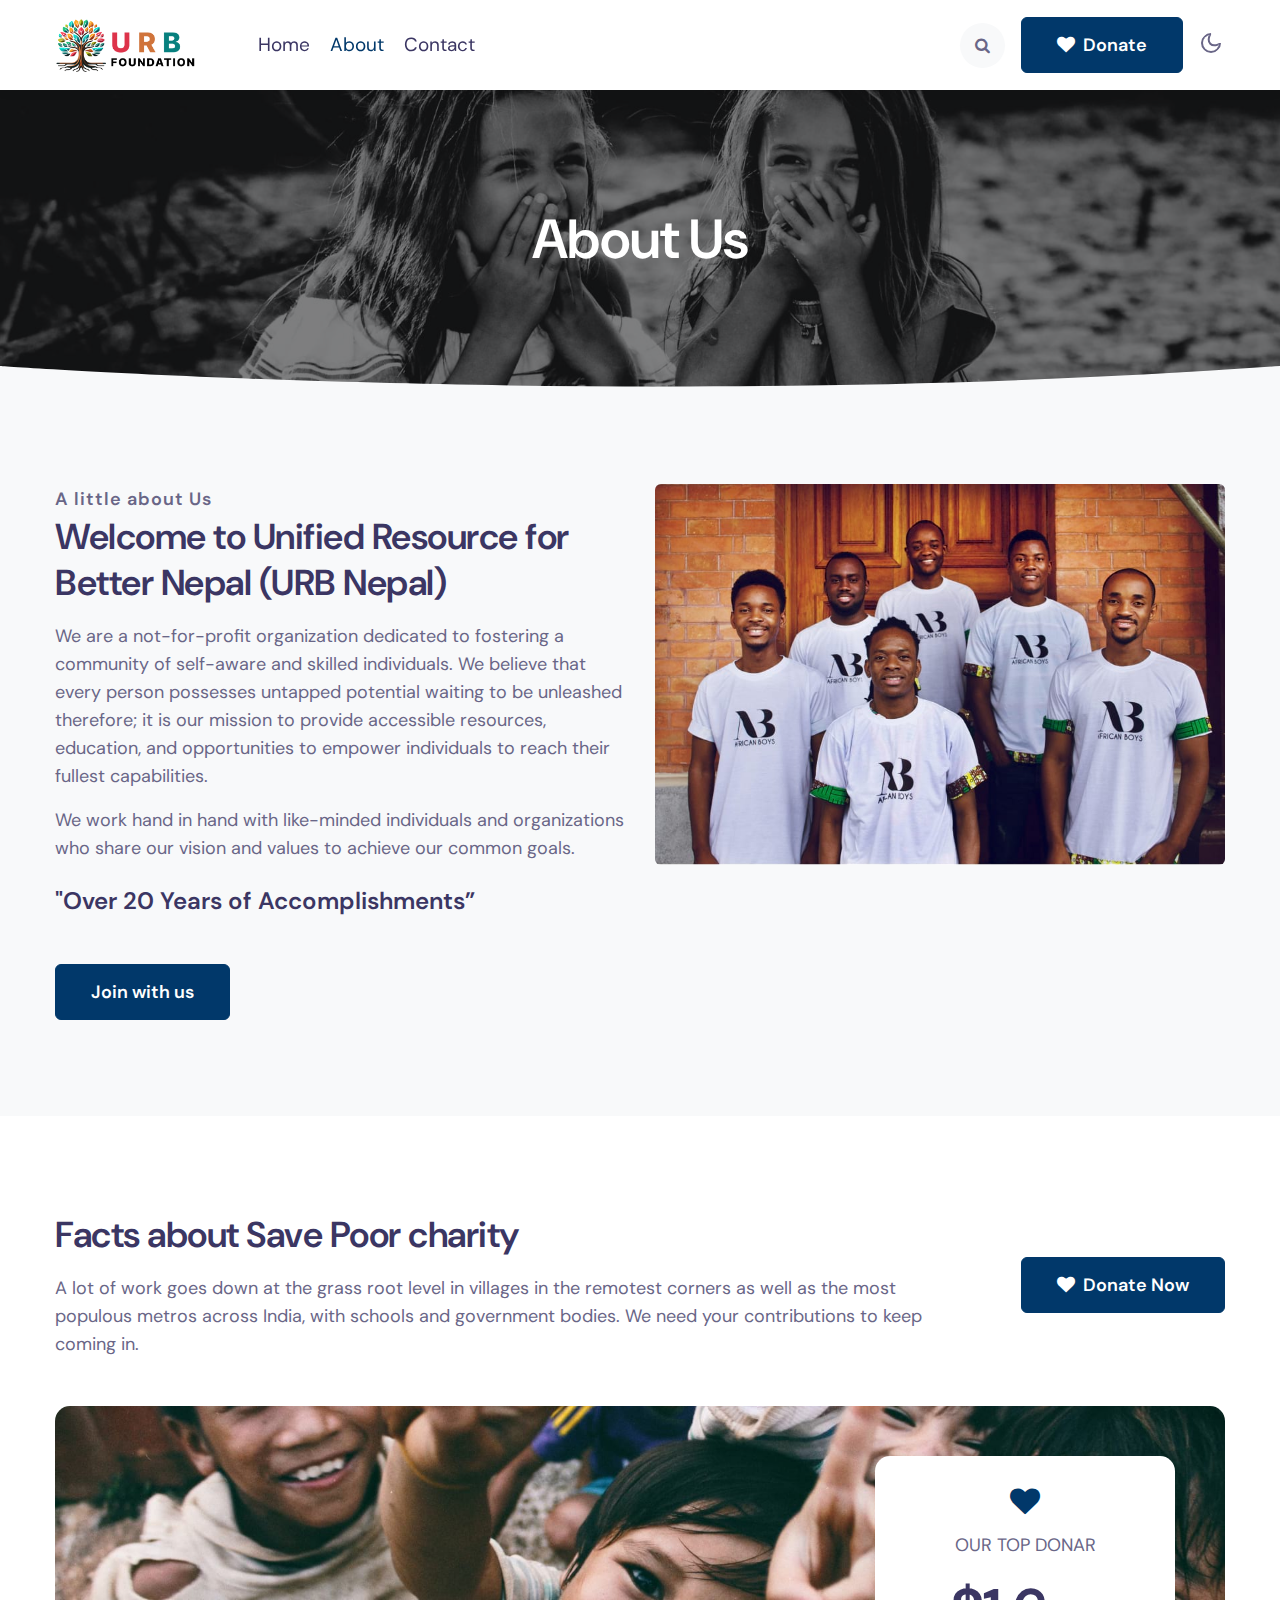
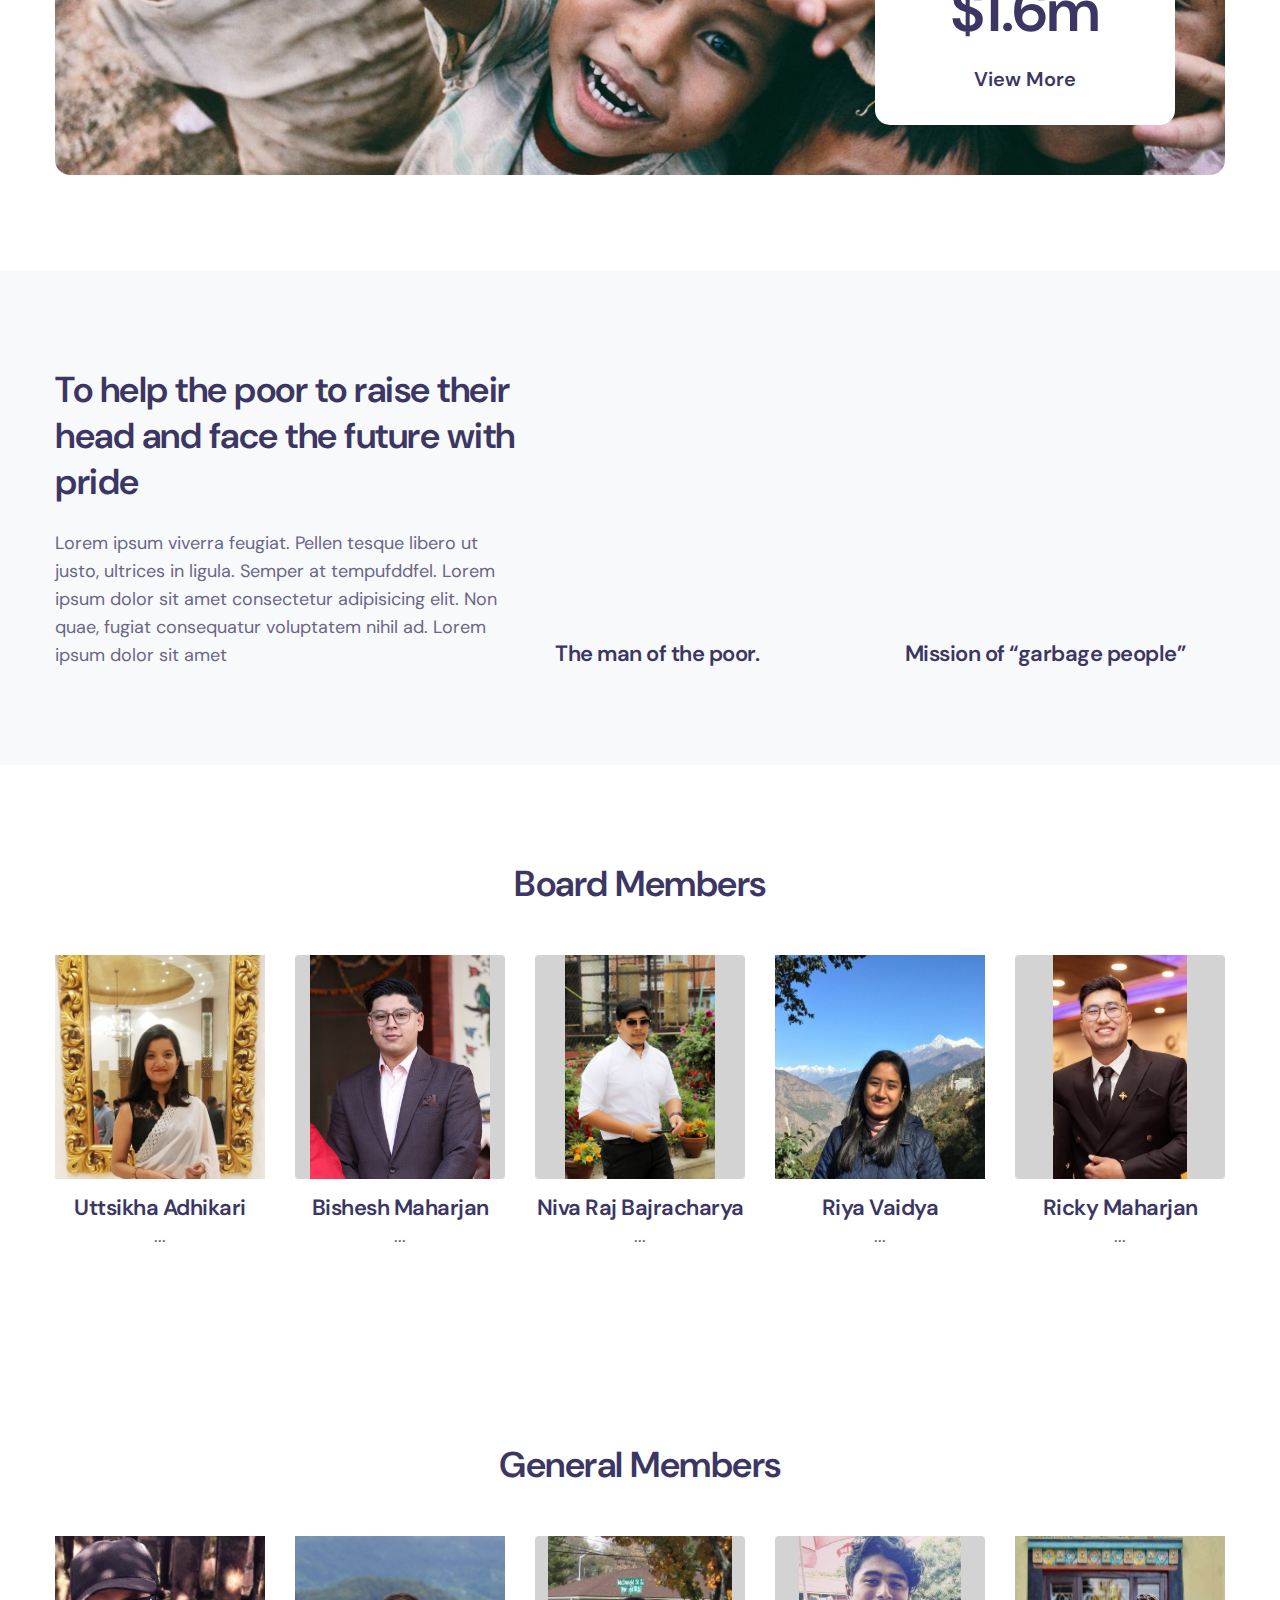
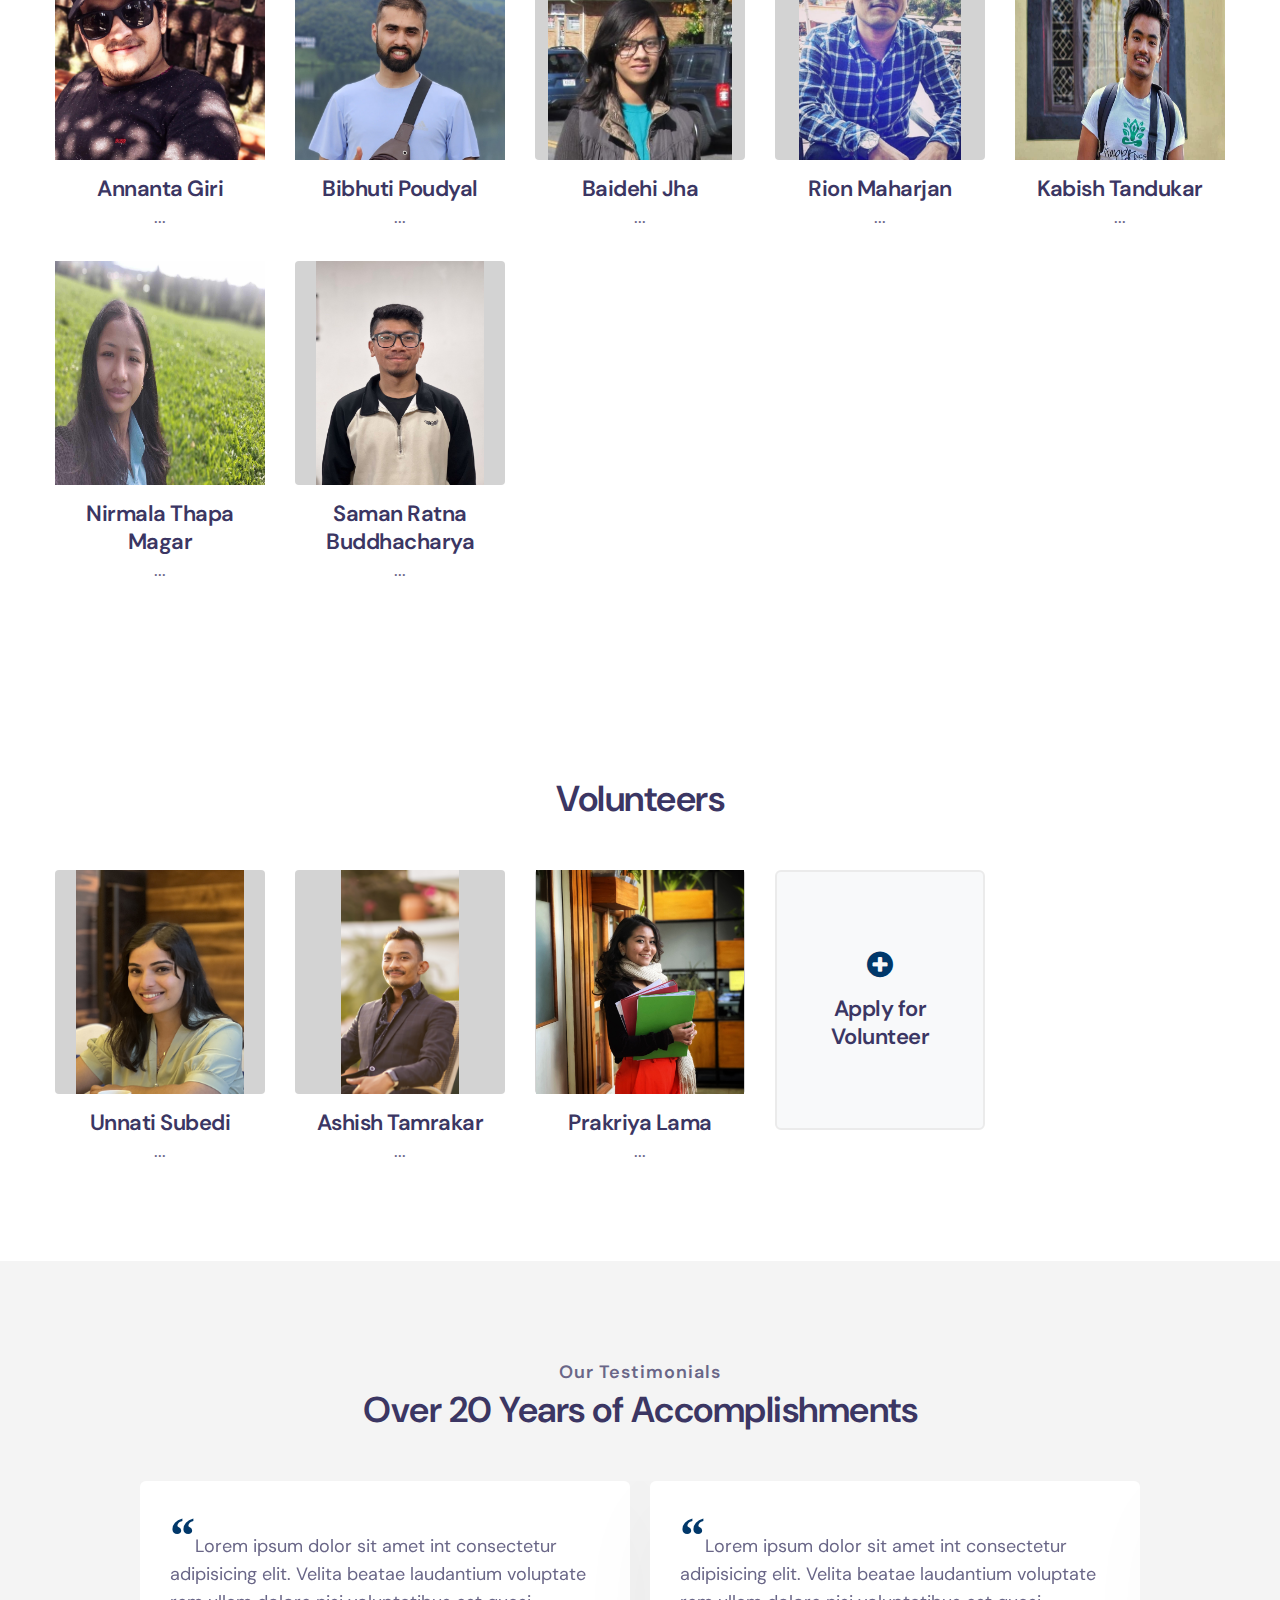
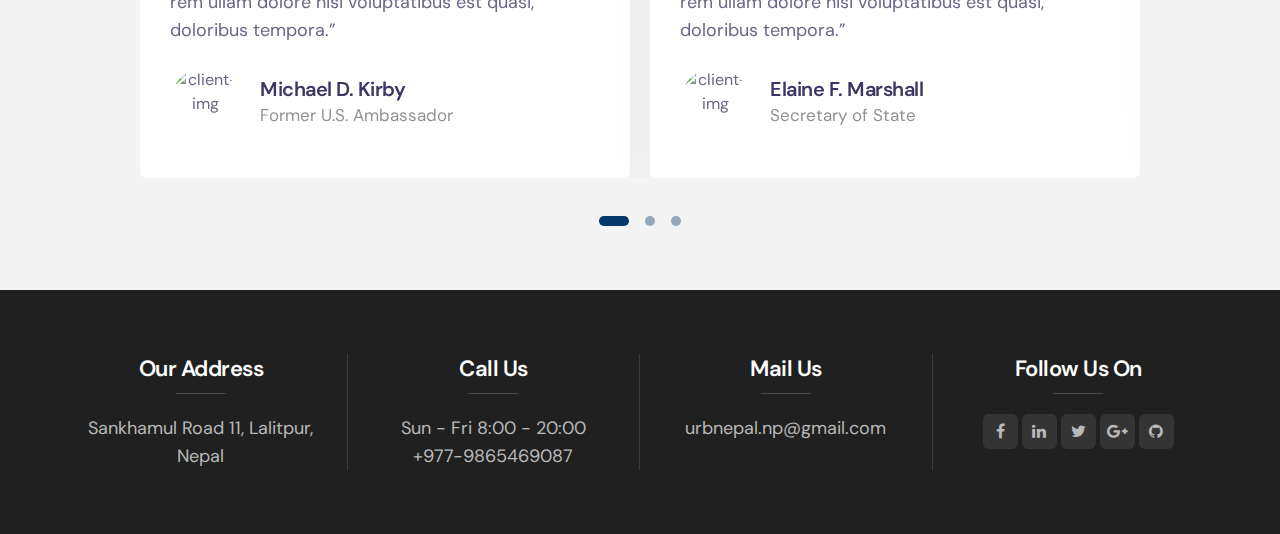
==== commit 6ee09de8: "Adds team info" ====
--- a/about.html
+++ b/about.html
@@ -235,25 +235,26 @@
       </div>
     </div>
   </section>
+
   <!--/team-sec-->
   <section class="w3l-team-main"
-           id="team">
+           id="board">
     <div class="team py-5">
       <div class="container py-lg-5">
         <div class="title-content text-center">
-          <h3 class="title-big">Happy Volunteers</h3>
+          <h3 class="title-big">Board Members</h3>
         </div>
         <div class="team-row mt-md-5 mt-4">
           <div class="team-wrap">
             <div class="team-member text-center">
               <div class="team-img">
-                <img src="assets/images/team1.jpg"
-                     alt=""
-                     class="radius-image img-fluid">
-              </div>
-              <a href="#url"
-                 class="team-title">Luke jacobs</a>
-              <p>Volunteers</p>
+                <img src="assets/images/members/uttsikha.jpg"
+                     alt=""
+                     class="radius-image img-fluid">
+              </div>
+              <a href="#url"
+                 class="team-title">Uttsikha Adhikari</a>
+              <p>...</p>
             </div>
           </div>
           <!-- end team member -->
@@ -261,13 +262,13 @@
           <div class="team-wrap">
             <div class="team-member text-center">
               <div class="team-img">
-                <img src="assets/images/team2.jpg"
-                     alt=""
-                     class="radius-image img-fluid">
-              </div>
-              <a href="#url"
-                 class="team-title">Claire olson</a>
-              <p>Volunteers</p>
+                <img src="assets/images/members/bishesh.jpg"
+                     alt=""
+                     class="radius-image img-fluid">
+              </div>
+              <a href="#url"
+                 class="team-title">Bishesh Maharjan</a>
+              <p>...</p>
             </div>
           </div>
           <!-- end team member -->
@@ -275,13 +276,13 @@
           <div class="team-wrap">
             <div class="team-member last text-center">
               <div class="team-img">
-                <img src="assets/images/team3.jpg"
-                     alt=""
-                     class="radius-image img-fluid">
-              </div>
-              <a href="#url"
-                 class="team-title">Phillip hunt</a>
-              <p>Volunteers</p>
+                <img src="assets/images/members/niva_raj.jpg"
+                     alt=""
+                     class="radius-image img-fluid">
+              </div>
+              <a href="#url"
+                 class="team-title">Niva Raj Bajracharya</a>
+              <p>...</p>
             </div>
           </div>
           <!-- end team member -->
@@ -289,13 +290,13 @@
           <div class="team-wrap">
             <div class="team-member last text-center">
               <div class="team-img">
-                <img src="assets/images/team4.jpg"
-                     alt=""
-                     class="radius-image img-fluid">
-              </div>
-              <a href="#url"
-                 class="team-title">Sara grant</a>
-              <p>Volunteers</p>
+                <img src="assets/images/members/Riya.jpg"
+                     alt=""
+                     class="radius-image img-fluid">
+              </div>
+              <a href="#url"
+                 class="team-title">Riya Vaidya</a>
+              <p>...</p>
             </div>
           </div>
           <!-- end team member -->
@@ -303,13 +304,51 @@
           <div class="team-wrap">
             <div class="team-member last text-center">
               <div class="team-img">
-                <img src="assets/images/team5.jpg"
-                     alt=""
-                     class="radius-image img-fluid">
-              </div>
-              <a href="#url"
-                 class="team-title">Sara grant</a>
-              <p>Volunteers</p>
+                <img src="assets/images/members/ricky.jpg"
+                     alt=""
+                     class="radius-image img-fluid">
+              </div>
+              <a href="#url"
+                 class="team-title">Ricky Maharjan</a>
+              <p>...</p>
+            </div>
+          </div>
+        </div>
+      </div>
+  </section>
+
+  <section class="w3l-team-main"
+           id="board">
+    <div class="team py-5">
+      <div class="container py-lg-5">
+        <div class="title-content text-center">
+          <h3 class="title-big">General Members</h3>
+        </div>
+        <div class="team-row mt-md-5 mt-4">
+          <div class="team-wrap">
+            <div class="team-member text-center">
+              <div class="team-img">
+                <img src="assets/images/members/ananta.jpg"
+                     alt=""
+                     class="radius-image img-fluid">
+              </div>
+              <a href="#url"
+                 class="team-title">Annanta Giri</a>
+              <p>...</p>
+            </div>
+          </div>
+          <!-- end team member -->
+
+          <div class="team-wrap">
+            <div class="team-member text-center">
+              <div class="team-img">
+                <img src="assets/images/members/bibhuti.jpg"
+                     alt=""
+                     class="radius-image img-fluid">
+              </div>
+              <a href="#url"
+                 class="team-title">Bibhuti Poudyal</a>
+              <p>...</p>
             </div>
           </div>
           <!-- end team member -->
@@ -317,13 +356,13 @@
           <div class="team-wrap">
             <div class="team-member last text-center">
               <div class="team-img">
-                <img src="assets/images/team6.jpg"
-                     alt=""
-                     class="radius-image img-fluid">
-              </div>
-              <a href="#url"
-                 class="team-title">Sara grant</a>
-              <p>Volunteers</p>
+                <img src="assets/images/members/baidehi.jpg"
+                     alt=""
+                     class="radius-image img-fluid">
+              </div>
+              <a href="#url"
+                 class="team-title">Baidehi Jha</a>
+              <p>...</p>
             </div>
           </div>
           <!-- end team member -->
@@ -331,13 +370,13 @@
           <div class="team-wrap">
             <div class="team-member last text-center">
               <div class="team-img">
-                <img src="assets/images/team7.jpg"
-                     alt=""
-                     class="radius-image img-fluid">
-              </div>
-              <a href="#url"
-                 class="team-title">Sara grant</a>
-              <p>Volunteers</p>
+                <img src="assets/images/members/Rion.jpg"
+                     alt=""
+                     class="radius-image img-fluid">
+              </div>
+              <a href="#url"
+                 class="team-title">Rion Maharjan</a>
+              <p>...</p>
             </div>
           </div>
           <!-- end team member -->
@@ -345,27 +384,92 @@
           <div class="team-wrap">
             <div class="team-member last text-center">
               <div class="team-img">
-                <img src="assets/images/team8.jpg"
-                     alt=""
-                     class="radius-image img-fluid">
-              </div>
-              <a href="#url"
-                 class="team-title">Sara grant</a>
-              <p>Volunteers</p>
-            </div>
-          </div>
-          <!-- end team member -->
+                <img src="assets/images/members/kabish.jpg"
+                     alt=""
+                     class="radius-image img-fluid">
+              </div>
+              <a href="#url"
+                 class="team-title">Kabish Tandukar</a>
+              <p>...</p>
+            </div>
+          </div>
 
           <div class="team-wrap">
             <div class="team-member last text-center">
               <div class="team-img">
-                <img src="assets/images/team9.jpg"
-                     alt=""
-                     class="radius-image img-fluid">
-              </div>
-              <a href="#url"
-                 class="team-title">Sara grant</a>
-              <p>Volunteers</p>
+                <img src="assets/images/members/nirmala.jpg"
+                     alt=""
+                     class="radius-image img-fluid">
+              </div>
+              <a href="#url"
+                 class="team-title">Nirmala Thapa Magar</a>
+              <p>...</p>
+            </div>
+          </div>
+
+          <div class="team-wrap">
+            <div class="team-member last text-center">
+              <div class="team-img">
+                <img src="assets/images/members/saman.jpg"
+                     alt=""
+                     class="radius-image img-fluid">
+              </div>
+              <a href="#url"
+                 class="team-title">Saman Ratna Buddhacharya</a>
+              <p>...</p>
+            </div>
+          </div>
+        </div>
+      </div>
+  </section>
+
+  <section class="w3l-team-main"
+           id="board">
+    <div class="team py-5">
+      <div class="container py-lg-5">
+        <div class="title-content text-center">
+          <h3 class="title-big">Volunteers</h3>
+        </div>
+        <div class="team-row mt-md-5 mt-4">
+
+          <div class="team-wrap">
+            <div class="team-member text-center">
+              <div class="team-img">
+                <img src="assets/images/members/unnati.jpg"
+                     alt=""
+                     class="radius-image img-fluid">
+              </div>
+              <a href="#url"
+                 class="team-title">Unnati Subedi</a>
+              <p>...</p>
+            </div>
+          </div>
+          <!-- end team member -->
+
+          <div class="team-wrap">
+            <div class="team-member text-center">
+              <div class="team-img">
+                <img src="assets/images/members/ashish.jpg"
+                     alt=""
+                     class="radius-image img-fluid">
+              </div>
+              <a href="#url"
+                 class="team-title">Ashish Tamrakar</a>
+              <p>...</p>
+            </div>
+          </div>
+          <!-- end team member -->
+
+          <div class="team-wrap">
+            <div class="team-member text-center">
+              <div class="team-img">
+                <img src="assets/images/members/prakriya.jpg"
+                     alt=""
+                     class="radius-image img-fluid">
+              </div>
+              <a href="#url"
+                 class="team-title">Prakriya Lama</a>
+              <p>...</p>
             </div>
           </div>
           <!-- end team member -->
@@ -378,6 +482,8 @@
         </div>
       </div>
   </section>
+
+
   <!--//team-sec-->
   <!-- testimonials -->
   <section class="w3l-testimonials"
@@ -401,7 +507,7 @@
                       voluptate rem ullam dolore nisi voluptatibus est quasi, doloribus tempora.</q>
                   </blockquote>
                   <div class="testi-des">
-                    <div class="test-img"><img src="assets/images/team1.jpg"
+                    <div class="test-img"><img src="assets/images/members1.jpg"
                            class="img-fluid"
                            alt="client-img">
                     </div>
@@ -421,7 +527,7 @@
                       voluptate rem ullam dolore nisi voluptatibus est quasi, doloribus tempora.</q>
                   </blockquote>
                   <div class="testi-des">
-                    <div class="test-img"><img src="assets/images/team2.jpg"
+                    <div class="test-img"><img src="assets/images/members2.jpg"
                            class="img-fluid"
                            alt="client-img">
                     </div>
@@ -441,7 +547,7 @@
                       voluptate rem ullam dolore nisi voluptatibus est quasi, doloribus tempora.</q>
                   </blockquote>
                   <div class="testi-des">
-                    <div class="test-img"><img src="assets/images/team3.jpg"
+                    <div class="test-img"><img src="assets/images/members3.jpg"
                            class="img-fluid"
                            alt="client-img">
                     </div>
@@ -461,7 +567,7 @@
                       voluptate rem ullam dolore nisi voluptatibus est quasi, doloribus tempora.</q>
                   </blockquote>
                   <div class="testi-des">
-                    <div class="test-img"><img src="assets/images/team4.jpg"
+                    <div class="test-img"><img src="assets/images/members4.jpg"
                            class="img-fluid"
                            alt="client-img">
                     </div>
@@ -481,7 +587,7 @@
                       voluptate rem ullam dolore nisi voluptatibus est quasi, doloribus tempora.</q>
                   </blockquote>
                   <div class="testi-des">
-                    <div class="test-img"><img src="assets/images/team2.jpg"
+                    <div class="test-img"><img src="assets/images/members2.jpg"
                            class="img-fluid"
                            alt="client-img">
                     </div>
@@ -501,7 +607,7 @@
                       voluptate rem ullam dolore nisi voluptatibus est quasi, doloribus tempora.</q>
                   </blockquote>
                   <div class="testi-des">
-                    <div class="test-img"><img src="assets/images/team3.jpg"
+                    <div class="test-img"><img src="assets/images/members3.jpg"
                            class="img-fluid"
                            alt="client-img">
                     </div>
--- a/assets/css/style-starter.css
+++ b/assets/css/style-starter.css
@@ -23,7 +23,7 @@
   --white: #fff;
   --gray: #6c757d;
   --gray-dark: #343a40;
-  --primary: #01386A;
+  --primary: #01386a;
   --primary-text: #fff;
   --secondary: #6c757d;
   --success: #28a745;
@@ -37,167 +37,219 @@
   --breakpoint-md: 768px;
   --breakpoint-lg: 992px;
   --breakpoint-xl: 1200px;
-  --font-family-sans-serif: -apple-system, BlinkMacSystemFont, "Segoe UI", Roboto, "Helvetica Neue", Arial, "Noto Sans", sans-serif, "Apple Color Emoji", "Segoe UI Emoji", "Segoe UI Symbol", "Noto Color Emoji";
-  --font-family-monospace: SFMono-Regular, Menlo, Monaco, Consolas, "Liberation Mono", "Courier New", monospace; }
+  --font-family-sans-serif: -apple-system, BlinkMacSystemFont, "Segoe UI", Roboto, "Helvetica Neue", Arial, "Noto Sans",
+    sans-serif, "Apple Color Emoji", "Segoe UI Emoji", "Segoe UI Symbol", "Noto Color Emoji";
+  --font-family-monospace: SFMono-Regular, Menlo, Monaco, Consolas, "Liberation Mono", "Courier New", monospace;
+}
 
 *,
 *::before,
 *::after {
-  box-sizing: border-box; }
+  box-sizing: border-box;
+}
 
 html {
   font-family: sans-serif;
   line-height: 1.15;
   -webkit-text-size-adjust: 100%;
-  -webkit-tap-highlight-color: rgba(0, 0, 0, 0); }
-
-article, aside, figcaption, figure, footer, header, hgroup, main, nav, section {
-  display: block; }
+  -webkit-tap-highlight-color: rgba(0, 0, 0, 0);
+}
+
+article,
+aside,
+figcaption,
+figure,
+footer,
+header,
+hgroup,
+main,
+nav,
+section {
+  display: block;
+}
 
 body {
   margin: 0;
-  font-family: -apple-system, BlinkMacSystemFont, "Segoe UI", Roboto, "Helvetica Neue", Arial, "Noto Sans", sans-serif, "Apple Color Emoji", "Segoe UI Emoji", "Segoe UI Symbol", "Noto Color Emoji";
+  font-family: -apple-system, BlinkMacSystemFont, "Segoe UI", Roboto, "Helvetica Neue", Arial, "Noto Sans", sans-serif,
+    "Apple Color Emoji", "Segoe UI Emoji", "Segoe UI Symbol", "Noto Color Emoji";
   font-size: 1rem;
   font-weight: 400;
   line-height: 1.5;
   color: #212529;
   text-align: left;
-  background-color: #fff; }
+  background-color: #fff;
+}
 
 [tabindex="-1"]:focus:not(:focus-visible) {
-  outline: 0 !important; }
+  outline: 0 !important;
+}
 
 hr {
   box-sizing: content-box;
   height: 0;
-  overflow: visible; }
-
-h1, h2, h3, h4, h5, h6 {
+  overflow: visible;
+}
+
+h1,
+h2,
+h3,
+h4,
+h5,
+h6 {
   margin-top: 0;
-  margin-bottom: 0.5rem; }
+  margin-bottom: 0.5rem;
+}
 
 p {
   margin-top: 0;
-  margin-bottom: 1rem; }
+  margin-bottom: 1rem;
+}
 
 abbr[title],
 abbr[data-original-title] {
   text-decoration: underline;
   -webkit-text-decoration: underline dotted;
-          text-decoration: underline dotted;
+  text-decoration: underline dotted;
   cursor: help;
   border-bottom: 0;
   -webkit-text-decoration-skip-ink: none;
-          text-decoration-skip-ink: none; }
+  text-decoration-skip-ink: none;
+}
 
 address {
   margin-bottom: 1rem;
   font-style: normal;
-  line-height: inherit; }
+  line-height: inherit;
+}
 
 ol,
 ul,
 dl {
   margin-top: 0;
-  margin-bottom: 1rem; }
+  margin-bottom: 1rem;
+}
 
 ol ol,
 ul ul,
 ol ul,
 ul ol {
-  margin-bottom: 0; }
+  margin-bottom: 0;
+}
 
 dt {
-  font-weight: 700; }
+  font-weight: 700;
+}
 
 dd {
-  margin-bottom: .5rem;
-  margin-left: 0; }
+  margin-bottom: 0.5rem;
+  margin-left: 0;
+}
 
 blockquote {
-  margin: 0 0 1rem; }
+  margin: 0 0 1rem;
+}
 
 b,
 strong {
-  font-weight: bolder; }
+  font-weight: bolder;
+}
 
 small {
-  font-size: 80%; }
+  font-size: 80%;
+}
 
 sub,
 sup {
   position: relative;
   font-size: 75%;
   line-height: 0;
-  vertical-align: baseline; }
+  vertical-align: baseline;
+}
 
 sub {
-  bottom: -.25em; }
+  bottom: -0.25em;
+}
 
 sup {
-  top: -.5em; }
+  top: -0.5em;
+}
 
 a {
   color: var(--primary);
   text-decoration: none;
-  background-color: transparent; }
-  a:hover {
-    color: #b33900;
-    text-decoration: underline; }
+  background-color: transparent;
+}
+a:hover {
+  color: #b33900;
+  text-decoration: underline;
+}
 
 a:not([href]) {
   color: inherit;
-  text-decoration: none; }
-  a:not([href]):hover {
-    color: inherit;
-    text-decoration: none; }
+  text-decoration: none;
+}
+a:not([href]):hover {
+  color: inherit;
+  text-decoration: none;
+}
 
 pre,
 code,
 kbd,
 samp {
   font-family: SFMono-Regular, Menlo, Monaco, Consolas, "Liberation Mono", "Courier New", monospace;
-  font-size: 1em; }
+  font-size: 1em;
+}
 
 pre {
   margin-top: 0;
   margin-bottom: 1rem;
-  overflow: auto; }
+  overflow: auto;
+}
 
 figure {
-  margin: 0 0 1rem; }
+  margin: 0 0 1rem;
+}
 
 img {
   vertical-align: middle;
-  border-style: none; }
+  border-style: none;
+}
 
 svg {
   overflow: hidden;
-  vertical-align: middle; }
+  vertical-align: middle;
+}
 
 table {
-  border-collapse: collapse; }
+  border-collapse: collapse;
+}
 
 caption {
   padding-top: 0.75rem;
   padding-bottom: 0.75rem;
   color: #6c757d;
   text-align: left;
-  caption-side: bottom; }
+  caption-side: bottom;
+}
 
 th {
-  text-align: inherit; }
+  text-align: inherit;
+}
 
 label {
   display: inline-block;
-  margin-bottom: 0.5rem; }
+  margin-bottom: 0.5rem;
+}
 
 button {
-  border-radius: 0; }
+  border-radius: 0;
+}
 
 button:focus {
   outline: 1px dotted;
-  outline: 5px auto -webkit-focus-ring-color; }
+  outline: 5px auto -webkit-focus-ring-color;
+}
 
 input,
 button,
@@ -207,223 +259,306 @@
   margin: 0;
   font-family: inherit;
   font-size: inherit;
-  line-height: inherit; }
+  line-height: inherit;
+}
 
 button,
 input {
-  overflow: visible; }
+  overflow: visible;
+}
 
 button,
 select {
-  text-transform: none; }
+  text-transform: none;
+}
 
 select {
-  word-wrap: normal; }
+  word-wrap: normal;
+}
 
 button,
 [type="button"],
 [type="reset"],
 [type="submit"] {
-  -webkit-appearance: button; }
+  -webkit-appearance: button;
+}
 
 button:not(:disabled),
 [type="button"]:not(:disabled),
 [type="reset"]:not(:disabled),
 [type="submit"]:not(:disabled) {
-  cursor: pointer; }
+  cursor: pointer;
+}
 
 button::-moz-focus-inner,
 [type="button"]::-moz-focus-inner,
 [type="reset"]::-moz-focus-inner,
 [type="submit"]::-moz-focus-inner {
   padding: 0;
-  border-style: none; }
+  border-style: none;
+}
 
 input[type="radio"],
 input[type="checkbox"] {
   box-sizing: border-box;
-  padding: 0; }
+  padding: 0;
+}
 
 input[type="date"],
 input[type="time"],
 input[type="datetime-local"],
 input[type="month"] {
-  -webkit-appearance: listbox; }
+  -webkit-appearance: listbox;
+}
 
 textarea {
   overflow: auto;
-  resize: vertical; }
+  resize: vertical;
+}
 
 fieldset {
   min-width: 0;
   padding: 0;
   margin: 0;
-  border: 0; }
+  border: 0;
+}
 
 legend {
   display: block;
   width: 100%;
   max-width: 100%;
   padding: 0;
-  margin-bottom: .5rem;
+  margin-bottom: 0.5rem;
   font-size: 1.5rem;
   line-height: inherit;
   color: inherit;
-  white-space: normal; }
-  @media (max-width: 1200px) {
-    legend {
-      font-size: calc(1.275rem + 0.3vw) ; } }
+  white-space: normal;
+}
+@media (max-width: 1200px) {
+  legend {
+    font-size: calc(1.275rem + 0.3vw);
+  }
+}
 
 progress {
-  vertical-align: baseline; }
+  vertical-align: baseline;
+}
 
 [type="number"]::-webkit-inner-spin-button,
 [type="number"]::-webkit-outer-spin-button {
-  height: auto; }
+  height: auto;
+}
 
 [type="search"] {
   outline-offset: -2px;
-  -webkit-appearance: none; }
+  -webkit-appearance: none;
+}
 
 [type="search"]::-webkit-search-decoration {
-  -webkit-appearance: none; }
+  -webkit-appearance: none;
+}
 
 ::-webkit-file-upload-button {
   font: inherit;
-  -webkit-appearance: button; }
+  -webkit-appearance: button;
+}
 
 output {
-  display: inline-block; }
+  display: inline-block;
+}
 
 summary {
   display: list-item;
-  cursor: pointer; }
+  cursor: pointer;
+}
 
 template {
-  display: none; }
+  display: none;
+}
 
 [hidden] {
-  display: none !important; }
-
-h1, h2, h3, h4, h5, h6,
-.h1, .h2, .h3, .h4, .h5, .h6 {
+  display: none !important;
+}
+
+h1,
+h2,
+h3,
+h4,
+h5,
+h6,
+.h1,
+.h2,
+.h3,
+.h4,
+.h5,
+.h6 {
   margin-bottom: 0.5rem;
   font-weight: 500;
-  line-height: 1.2; }
-
-h1, .h1 {
-  font-size: 2.5rem; }
-  @media (max-width: 1200px) {
-    h1, .h1 {
-      font-size: calc(1.375rem + 1.5vw) ; } }
-
-h2, .h2 {
-  font-size: 2rem; }
-  @media (max-width: 1200px) {
-    h2, .h2 {
-      font-size: calc(1.325rem + 0.9vw) ; } }
-
-h3, .h3 {
-  font-size: 1.75rem; }
-  @media (max-width: 1200px) {
-    h3, .h3 {
-      font-size: calc(1.3rem + 0.6vw) ; } }
-
-h4, .h4 {
-  font-size: 1.5rem; }
-  @media (max-width: 1200px) {
-    h4, .h4 {
-      font-size: calc(1.275rem + 0.3vw) ; } }
-
-h5, .h5 {
-  font-size: 1.25rem; }
-
-h6, .h6 {
-  font-size: 1rem; }
+  line-height: 1.2;
+}
+
+h1,
+.h1 {
+  font-size: 2.5rem;
+}
+@media (max-width: 1200px) {
+  h1,
+  .h1 {
+    font-size: calc(1.375rem + 1.5vw);
+  }
+}
+
+h2,
+.h2 {
+  font-size: 2rem;
+}
+@media (max-width: 1200px) {
+  h2,
+  .h2 {
+    font-size: calc(1.325rem + 0.9vw);
+  }
+}
+
+h3,
+.h3 {
+  font-size: 1.75rem;
+}
+@media (max-width: 1200px) {
+  h3,
+  .h3 {
+    font-size: calc(1.3rem + 0.6vw);
+  }
+}
+
+h4,
+.h4 {
+  font-size: 1.5rem;
+}
+@media (max-width: 1200px) {
+  h4,
+  .h4 {
+    font-size: calc(1.275rem + 0.3vw);
+  }
+}
+
+h5,
+.h5 {
+  font-size: 1.25rem;
+}
+
+h6,
+.h6 {
+  font-size: 1rem;
+}
 
 .lead {
   font-size: 1.25rem;
-  font-weight: 300; }
+  font-weight: 300;
+}
 
 .display-1 {
   font-size: 6rem;
   font-weight: 300;
-  line-height: 1.2; }
-  @media (max-width: 1200px) {
-    .display-1 {
-      font-size: calc(1.725rem + 5.7vw) ; } }
+  line-height: 1.2;
+}
+@media (max-width: 1200px) {
+  .display-1 {
+    font-size: calc(1.725rem + 5.7vw);
+  }
+}
 
 .display-2 {
   font-size: 5.5rem;
   font-weight: 300;
-  line-height: 1.2; }
-  @media (max-width: 1200px) {
-    .display-2 {
-      font-size: calc(1.675rem + 5.1vw) ; } }
+  line-height: 1.2;
+}
+@media (max-width: 1200px) {
+  .display-2 {
+    font-size: calc(1.675rem + 5.1vw);
+  }
+}
 
 .display-3 {
   font-size: 4.5rem;
   font-weight: 300;
-  line-height: 1.2; }
-  @media (max-width: 1200px) {
-    .display-3 {
-      font-size: calc(1.575rem + 3.9vw) ; } }
+  line-height: 1.2;
+}
+@media (max-width: 1200px) {
+  .display-3 {
+    font-size: calc(1.575rem + 3.9vw);
+  }
+}
 
 .display-4 {
   font-size: 3.5rem;
   font-weight: 300;
-  line-height: 1.2; }
-  @media (max-width: 1200px) {
-    .display-4 {
-      font-size: calc(1.475rem + 2.7vw) ; } }
+  line-height: 1.2;
+}
+@media (max-width: 1200px) {
+  .display-4 {
+    font-size: calc(1.475rem + 2.7vw);
+  }
+}
 
 hr {
   margin-top: 1rem;
   margin-bottom: 1rem;
   border: 0;
-  border-top: 1px solid rgba(0, 0, 0, 0.1); }
+  border-top: 1px solid rgba(0, 0, 0, 0.1);
+}
 
 small,
 .small {
   font-size: 80%;
-  font-weight: 400; }
+  font-weight: 400;
+}
 
 mark,
 .mark {
   padding: 0.2em;
-  background-color: #fcf8e3; }
+  background-color: #fcf8e3;
+}
 
 .list-unstyled {
   padding-left: 0;
-  list-style: none; }
+  list-style: none;
+}
 
 .list-inline {
   padding-left: 0;
-  list-style: none; }
+  list-style: none;
+}
 
 .list-inline-item {
-  display: inline-block; }
-  .list-inline-item:not(:last-child) {
-    margin-right: 0.5rem; }
+  display: inline-block;
+}
+.list-inline-item:not(:last-child) {
+  margin-right: 0.5rem;
+}
 
 .initialism {
   font-size: 90%;
-  text-transform: uppercase; }
+  text-transform: uppercase;
+}
 
 .blockquote {
   margin-bottom: 1rem;
-  font-size: 1.25rem; }
+  font-size: 1.25rem;
+}
 
 .blockquote-footer {
   display: block;
   font-size: 80%;
-  color: #6c757d; }
-  .blockquote-footer::before {
-    content: "\2014\00A0"; }
+  color: #6c757d;
+}
+.blockquote-footer::before {
+  content: "\2014\00A0";
+}
 
 .img-fluid {
   max-width: 100%;
-  height: auto; }
+  height: auto;
+}
 
 .img-thumbnail {
   padding: 0.25rem;
@@ -431,1005 +566,1421 @@
   border: 1px solid #dee2e6;
   border-radius: 0.25rem;
   max-width: 100%;
-  height: auto; }
+  height: auto;
+}
 
 .figure {
-  display: inline-block; }
+  display: inline-block;
+}
 
 .figure-img {
   margin-bottom: 0.5rem;
-  line-height: 1; }
+  line-height: 1;
+}
 
 .figure-caption {
   font-size: 90%;
-  color: #6c757d; }
+  color: #6c757d;
+}
 
 code {
   font-size: 87.5%;
   color: #e83e8c;
-  word-wrap: break-word; }
-  a > code {
-    color: inherit; }
+  word-wrap: break-word;
+}
+a > code {
+  color: inherit;
+}
 
 kbd {
   padding: 0.2rem 0.4rem;
   font-size: 87.5%;
   color: #fff;
   background-color: #212529;
-  border-radius: 0.2rem; }
-  kbd kbd {
-    padding: 0;
-    font-size: 100%;
-    font-weight: 700; }
+  border-radius: 0.2rem;
+}
+kbd kbd {
+  padding: 0;
+  font-size: 100%;
+  font-weight: 700;
+}
 
 pre {
   display: block;
   font-size: 87.5%;
-  color: #212529; }
-  pre code {
-    font-size: inherit;
-    color: inherit;
-    word-break: normal; }
+  color: #212529;
+}
+pre code {
+  font-size: inherit;
+  color: inherit;
+  word-break: normal;
+}
 
 .pre-scrollable {
   max-height: 340px;
-  overflow-y: scroll; }
+  overflow-y: scroll;
+}
 
 .container {
   width: 100%;
   padding-right: 15px;
   padding-left: 15px;
   margin-right: auto;
-  margin-left: auto; }
-  @media (min-width: 576px) {
-    .container {
-      max-width: 540px; } }
-  @media (min-width: 768px) {
-    .container {
-      max-width: 720px; } }
-  @media (min-width: 992px) {
-    .container {
-      max-width: 960px; } }
-  @media (min-width: 1200px) {
-    .container {
-      max-width: 1140px; } }
-
-.container-fluid, .container-sm, .container-md, .container-lg, .container-xl {
+  margin-left: auto;
+}
+@media (min-width: 576px) {
+  .container {
+    max-width: 540px;
+  }
+}
+@media (min-width: 768px) {
+  .container {
+    max-width: 720px;
+  }
+}
+@media (min-width: 992px) {
+  .container {
+    max-width: 960px;
+  }
+}
+@media (min-width: 1200px) {
+  .container {
+    max-width: 1140px;
+  }
+}
+
+.container-fluid,
+.container-sm,
+.container-md,
+.container-lg,
+.container-xl {
   width: 100%;
   padding-right: 15px;
   padding-left: 15px;
   margin-right: auto;
-  margin-left: auto; }
+  margin-left: auto;
+}
 
 @media (min-width: 576px) {
-  .container, .container-sm {
-    max-width: 540px; } }
+  .container,
+  .container-sm {
+    max-width: 540px;
+  }
+}
 
 @media (min-width: 768px) {
-  .container, .container-sm, .container-md {
-    max-width: 720px; } }
+  .container,
+  .container-sm,
+  .container-md {
+    max-width: 720px;
+  }
+}
 
 @media (min-width: 992px) {
-  .container, .container-sm, .container-md, .container-lg {
-    max-width: 960px; } }
+  .container,
+  .container-sm,
+  .container-md,
+  .container-lg {
+    max-width: 960px;
+  }
+}
 
 @media (min-width: 1200px) {
-  .container, .container-sm, .container-md, .container-lg, .container-xl {
-    max-width: 1140px; } }
+  .container,
+  .container-sm,
+  .container-md,
+  .container-lg,
+  .container-xl {
+    max-width: 1140px;
+  }
+}
 
 .row {
   display: flex;
   flex-wrap: wrap;
   margin-right: -15px;
-  margin-left: -15px; }
+  margin-left: -15px;
+}
 
 .no-gutters {
   margin-right: 0;
-  margin-left: 0; }
-  .no-gutters > .col,
-  .no-gutters > [class*="col-"] {
-    padding-right: 0;
-    padding-left: 0; }
-
-.col-1, .col-2, .col-3, .col-4, .col-5, .col-6, .col-7, .col-8, .col-9, .col-10, .col-11, .col-12, .col,
-.col-auto, .col-sm-1, .col-sm-2, .col-sm-3, .col-sm-4, .col-sm-5, .col-sm-6, .col-sm-7, .col-sm-8, .col-sm-9, .col-sm-10, .col-sm-11, .col-sm-12, .col-sm,
-.col-sm-auto, .col-md-1, .col-md-2, .col-md-3, .col-md-4, .col-md-5, .col-md-6, .col-md-7, .col-md-8, .col-md-9, .col-md-10, .col-md-11, .col-md-12, .col-md,
-.col-md-auto, .col-lg-1, .col-lg-2, .col-lg-3, .col-lg-4, .col-lg-5, .col-lg-6, .col-lg-7, .col-lg-8, .col-lg-9, .col-lg-10, .col-lg-11, .col-lg-12, .col-lg,
-.col-lg-auto, .col-xl-1, .col-xl-2, .col-xl-3, .col-xl-4, .col-xl-5, .col-xl-6, .col-xl-7, .col-xl-8, .col-xl-9, .col-xl-10, .col-xl-11, .col-xl-12, .col-xl,
+  margin-left: 0;
+}
+.no-gutters > .col,
+.no-gutters > [class*="col-"] {
+  padding-right: 0;
+  padding-left: 0;
+}
+
+.col-1,
+.col-2,
+.col-3,
+.col-4,
+.col-5,
+.col-6,
+.col-7,
+.col-8,
+.col-9,
+.col-10,
+.col-11,
+.col-12,
+.col,
+.col-auto,
+.col-sm-1,
+.col-sm-2,
+.col-sm-3,
+.col-sm-4,
+.col-sm-5,
+.col-sm-6,
+.col-sm-7,
+.col-sm-8,
+.col-sm-9,
+.col-sm-10,
+.col-sm-11,
+.col-sm-12,
+.col-sm,
+.col-sm-auto,
+.col-md-1,
+.col-md-2,
+.col-md-3,
+.col-md-4,
+.col-md-5,
+.col-md-6,
+.col-md-7,
+.col-md-8,
+.col-md-9,
+.col-md-10,
+.col-md-11,
+.col-md-12,
+.col-md,
+.col-md-auto,
+.col-lg-1,
+.col-lg-2,
+.col-lg-3,
+.col-lg-4,
+.col-lg-5,
+.col-lg-6,
+.col-lg-7,
+.col-lg-8,
+.col-lg-9,
+.col-lg-10,
+.col-lg-11,
+.col-lg-12,
+.col-lg,
+.col-lg-auto,
+.col-xl-1,
+.col-xl-2,
+.col-xl-3,
+.col-xl-4,
+.col-xl-5,
+.col-xl-6,
+.col-xl-7,
+.col-xl-8,
+.col-xl-9,
+.col-xl-10,
+.col-xl-11,
+.col-xl-12,
+.col-xl,
 .col-xl-auto {
   position: relative;
   width: 100%;
   padding-right: 15px;
-  padding-left: 15px; }
+  padding-left: 15px;
+}
 
 .col {
   flex-basis: 0;
   flex-grow: 1;
-  max-width: 100%; }
+  max-width: 100%;
+}
 
 .row-cols-1 > * {
   flex: 0 0 100%;
-  max-width: 100%; }
+  max-width: 100%;
+}
 
 .row-cols-2 > * {
   flex: 0 0 50%;
-  max-width: 50%; }
+  max-width: 50%;
+}
 
 .row-cols-3 > * {
   flex: 0 0 33.33333%;
-  max-width: 33.33333%; }
+  max-width: 33.33333%;
+}
 
 .row-cols-4 > * {
   flex: 0 0 25%;
-  max-width: 25%; }
+  max-width: 25%;
+}
 
 .row-cols-5 > * {
   flex: 0 0 20%;
-  max-width: 20%; }
+  max-width: 20%;
+}
 
 .row-cols-6 > * {
   flex: 0 0 16.66667%;
-  max-width: 16.66667%; }
+  max-width: 16.66667%;
+}
 
 .col-auto {
   flex: 0 0 auto;
   width: auto;
-  max-width: 100%; }
+  max-width: 100%;
+}
 
 .col-1 {
   flex: 0 0 8.33333%;
-  max-width: 8.33333%; }
+  max-width: 8.33333%;
+}
 
 .col-2 {
   flex: 0 0 16.66667%;
-  max-width: 16.66667%; }
+  max-width: 16.66667%;
+}
 
 .col-3 {
   flex: 0 0 25%;
-  max-width: 25%; }
+  max-width: 25%;
+}
 
 .col-4 {
   flex: 0 0 33.33333%;
-  max-width: 33.33333%; }
+  max-width: 33.33333%;
+}
 
 .col-5 {
   flex: 0 0 41.66667%;
-  max-width: 41.66667%; }
+  max-width: 41.66667%;
+}
 
 .col-6 {
   flex: 0 0 50%;
-  max-width: 50%; }
+  max-width: 50%;
+}
 
 .col-7 {
   flex: 0 0 58.33333%;
-  max-width: 58.33333%; }
+  max-width: 58.33333%;
+}
 
 .col-8 {
   flex: 0 0 66.66667%;
-  max-width: 66.66667%; }
+  max-width: 66.66667%;
+}
 
 .col-9 {
   flex: 0 0 75%;
-  max-width: 75%; }
+  max-width: 75%;
+}
 
 .col-10 {
   flex: 0 0 83.33333%;
-  max-width: 83.33333%; }
+  max-width: 83.33333%;
+}
 
 .col-11 {
   flex: 0 0 91.66667%;
-  max-width: 91.66667%; }
+  max-width: 91.66667%;
+}
 
 .col-12 {
   flex: 0 0 100%;
-  max-width: 100%; }
+  max-width: 100%;
+}
 
 .order-first {
-  order: -1; }
+  order: -1;
+}
 
 .order-last {
-  order: 13; }
+  order: 13;
+}
 
 .order-0 {
-  order: 0; }
+  order: 0;
+}
 
 .order-1 {
-  order: 1; }
+  order: 1;
+}
 
 .order-2 {
-  order: 2; }
+  order: 2;
+}
 
 .order-3 {
-  order: 3; }
+  order: 3;
+}
 
 .order-4 {
-  order: 4; }
+  order: 4;
+}
 
 .order-5 {
-  order: 5; }
+  order: 5;
+}
 
 .order-6 {
-  order: 6; }
+  order: 6;
+}
 
 .order-7 {
-  order: 7; }
+  order: 7;
+}
 
 .order-8 {
-  order: 8; }
+  order: 8;
+}
 
 .order-9 {
-  order: 9; }
+  order: 9;
+}
 
 .order-10 {
-  order: 10; }
+  order: 10;
+}
 
 .order-11 {
-  order: 11; }
+  order: 11;
+}
 
 .order-12 {
-  order: 12; }
+  order: 12;
+}
 
 .offset-1 {
-  margin-left: 8.33333%; }
+  margin-left: 8.33333%;
+}
 
 .offset-2 {
-  margin-left: 16.66667%; }
+  margin-left: 16.66667%;
+}
 
 .offset-3 {
-  margin-left: 25%; }
+  margin-left: 25%;
+}
 
 .offset-4 {
-  margin-left: 33.33333%; }
+  margin-left: 33.33333%;
+}
 
 .offset-5 {
-  margin-left: 41.66667%; }
+  margin-left: 41.66667%;
+}
 
 .offset-6 {
-  margin-left: 50%; }
+  margin-left: 50%;
+}
 
 .offset-7 {
-  margin-left: 58.33333%; }
+  margin-left: 58.33333%;
+}
 
 .offset-8 {
-  margin-left: 66.66667%; }
+  margin-left: 66.66667%;
+}
 
 .offset-9 {
-  margin-left: 75%; }
+  margin-left: 75%;
+}
 
 .offset-10 {
-  margin-left: 83.33333%; }
+  margin-left: 83.33333%;
+}
 
 .offset-11 {
-  margin-left: 91.66667%; }
+  margin-left: 91.66667%;
+}
 
 @media (min-width: 576px) {
   .col-sm {
     flex-basis: 0;
     flex-grow: 1;
-    max-width: 100%; }
+    max-width: 100%;
+  }
   .row-cols-sm-1 > * {
     flex: 0 0 100%;
-    max-width: 100%; }
+    max-width: 100%;
+  }
   .row-cols-sm-2 > * {
     flex: 0 0 50%;
-    max-width: 50%; }
+    max-width: 50%;
+  }
   .row-cols-sm-3 > * {
     flex: 0 0 33.33333%;
-    max-width: 33.33333%; }
+    max-width: 33.33333%;
+  }
   .row-cols-sm-4 > * {
     flex: 0 0 25%;
-    max-width: 25%; }
+    max-width: 25%;
+  }
   .row-cols-sm-5 > * {
     flex: 0 0 20%;
-    max-width: 20%; }
+    max-width: 20%;
+  }
   .row-cols-sm-6 > * {
     flex: 0 0 16.66667%;
-    max-width: 16.66667%; }
+    max-width: 16.66667%;
+  }
   .col-sm-auto {
     flex: 0 0 auto;
     width: auto;
-    max-width: 100%; }
+    max-width: 100%;
+  }
   .col-sm-1 {
     flex: 0 0 8.33333%;
-    max-width: 8.33333%; }
+    max-width: 8.33333%;
+  }
   .col-sm-2 {
     flex: 0 0 16.66667%;
-    max-width: 16.66667%; }
+    max-width: 16.66667%;
+  }
   .col-sm-3 {
     flex: 0 0 25%;
-    max-width: 25%; }
+    max-width: 25%;
+  }
   .col-sm-4 {
     flex: 0 0 33.33333%;
-    max-width: 33.33333%; }
+    max-width: 33.33333%;
+  }
   .col-sm-5 {
     flex: 0 0 41.66667%;
-    max-width: 41.66667%; }
+    max-width: 41.66667%;
+  }
   .col-sm-6 {
     flex: 0 0 50%;
-    max-width: 50%; }
+    max-width: 50%;
+  }
   .col-sm-7 {
     flex: 0 0 58.33333%;
-    max-width: 58.33333%; }
+    max-width: 58.33333%;
+  }
   .col-sm-8 {
     flex: 0 0 66.66667%;
-    max-width: 66.66667%; }
+    max-width: 66.66667%;
+  }
   .col-sm-9 {
     flex: 0 0 75%;
-    max-width: 75%; }
+    max-width: 75%;
+  }
   .col-sm-10 {
     flex: 0 0 83.33333%;
-    max-width: 83.33333%; }
+    max-width: 83.33333%;
+  }
   .col-sm-11 {
     flex: 0 0 91.66667%;
-    max-width: 91.66667%; }
+    max-width: 91.66667%;
+  }
   .col-sm-12 {
     flex: 0 0 100%;
-    max-width: 100%; }
+    max-width: 100%;
+  }
   .order-sm-first {
-    order: -1; }
+    order: -1;
+  }
   .order-sm-last {
-    order: 13; }
+    order: 13;
+  }
   .order-sm-0 {
-    order: 0; }
+    order: 0;
+  }
   .order-sm-1 {
-    order: 1; }
+    order: 1;
+  }
   .order-sm-2 {
-    order: 2; }
+    order: 2;
+  }
   .order-sm-3 {
-    order: 3; }
+    order: 3;
+  }
   .order-sm-4 {
-    order: 4; }
+    order: 4;
+  }
   .order-sm-5 {
-    order: 5; }
+    order: 5;
+  }
   .order-sm-6 {
-    order: 6; }
+    order: 6;
+  }
   .order-sm-7 {
-    order: 7; }
+    order: 7;
+  }
   .order-sm-8 {
-    order: 8; }
+    order: 8;
+  }
   .order-sm-9 {
-    order: 9; }
+    order: 9;
+  }
   .order-sm-10 {
-    order: 10; }
+    order: 10;
+  }
   .order-sm-11 {
-    order: 11; }
+    order: 11;
+  }
   .order-sm-12 {
-    order: 12; }
+    order: 12;
+  }
   .offset-sm-0 {
-    margin-left: 0; }
+    margin-left: 0;
+  }
   .offset-sm-1 {
-    margin-left: 8.33333%; }
+    margin-left: 8.33333%;
+  }
   .offset-sm-2 {
-    margin-left: 16.66667%; }
+    margin-left: 16.66667%;
+  }
   .offset-sm-3 {
-    margin-left: 25%; }
+    margin-left: 25%;
+  }
   .offset-sm-4 {
-    margin-left: 33.33333%; }
+    margin-left: 33.33333%;
+  }
   .offset-sm-5 {
-    margin-left: 41.66667%; }
+    margin-left: 41.66667%;
+  }
   .offset-sm-6 {
-    margin-left: 50%; }
+    margin-left: 50%;
+  }
   .offset-sm-7 {
-    margin-left: 58.33333%; }
+    margin-left: 58.33333%;
+  }
   .offset-sm-8 {
-    margin-left: 66.66667%; }
+    margin-left: 66.66667%;
+  }
   .offset-sm-9 {
-    margin-left: 75%; }
+    margin-left: 75%;
+  }
   .offset-sm-10 {
-    margin-left: 83.33333%; }
+    margin-left: 83.33333%;
+  }
   .offset-sm-11 {
-    margin-left: 91.66667%; } }
+    margin-left: 91.66667%;
+  }
+}
 
 @media (min-width: 768px) {
   .col-md {
     flex-basis: 0;
     flex-grow: 1;
-    max-width: 100%; }
+    max-width: 100%;
+  }
   .row-cols-md-1 > * {
     flex: 0 0 100%;
-    max-width: 100%; }
+    max-width: 100%;
+  }
   .row-cols-md-2 > * {
     flex: 0 0 50%;
-    max-width: 50%; }
+    max-width: 50%;
+  }
   .row-cols-md-3 > * {
     flex: 0 0 33.33333%;
-    max-width: 33.33333%; }
+    max-width: 33.33333%;
+  }
   .row-cols-md-4 > * {
     flex: 0 0 25%;
-    max-width: 25%; }
+    max-width: 25%;
+  }
   .row-cols-md-5 > * {
     flex: 0 0 20%;
-    max-width: 20%; }
+    max-width: 20%;
+  }
   .row-cols-md-6 > * {
     flex: 0 0 16.66667%;
-    max-width: 16.66667%; }
+    max-width: 16.66667%;
+  }
   .col-md-auto {
     flex: 0 0 auto;
     width: auto;
-    max-width: 100%; }
+    max-width: 100%;
+  }
   .col-md-1 {
     flex: 0 0 8.33333%;
-    max-width: 8.33333%; }
+    max-width: 8.33333%;
+  }
   .col-md-2 {
     flex: 0 0 16.66667%;
-    max-width: 16.66667%; }
+    max-width: 16.66667%;
+  }
   .col-md-3 {
     flex: 0 0 25%;
-    max-width: 25%; }
+    max-width: 25%;
+  }
   .col-md-4 {
     flex: 0 0 33.33333%;
-    max-width: 33.33333%; }
+    max-width: 33.33333%;
+  }
   .col-md-5 {
     flex: 0 0 41.66667%;
-    max-width: 41.66667%; }
+    max-width: 41.66667%;
+  }
   .col-md-6 {
     flex: 0 0 50%;
-    max-width: 50%; }
+    max-width: 50%;
+  }
   .col-md-7 {
     flex: 0 0 58.33333%;
-    max-width: 58.33333%; }
+    max-width: 58.33333%;
+  }
   .col-md-8 {
     flex: 0 0 66.66667%;
-    max-width: 66.66667%; }
+    max-width: 66.66667%;
+  }
   .col-md-9 {
     flex: 0 0 75%;
-    max-width: 75%; }
+    max-width: 75%;
+  }
   .col-md-10 {
     flex: 0 0 83.33333%;
-    max-width: 83.33333%; }
+    max-width: 83.33333%;
+  }
   .col-md-11 {
     flex: 0 0 91.66667%;
-    max-width: 91.66667%; }
+    max-width: 91.66667%;
+  }
   .col-md-12 {
     flex: 0 0 100%;
-    max-width: 100%; }
+    max-width: 100%;
+  }
   .order-md-first {
-    order: -1; }
+    order: -1;
+  }
   .order-md-last {
-    order: 13; }
+    order: 13;
+  }
   .order-md-0 {
-    order: 0; }
+    order: 0;
+  }
   .order-md-1 {
-    order: 1; }
+    order: 1;
+  }
   .order-md-2 {
-    order: 2; }
+    order: 2;
+  }
   .order-md-3 {
-    order: 3; }
+    order: 3;
+  }
   .order-md-4 {
-    order: 4; }
+    order: 4;
+  }
   .order-md-5 {
-    order: 5; }
+    order: 5;
+  }
   .order-md-6 {
-    order: 6; }
+    order: 6;
+  }
   .order-md-7 {
-    order: 7; }
+    order: 7;
+  }
   .order-md-8 {
-    order: 8; }
+    order: 8;
+  }
   .order-md-9 {
-    order: 9; }
+    order: 9;
+  }
   .order-md-10 {
-    order: 10; }
+    order: 10;
+  }
   .order-md-11 {
-    order: 11; }
+    order: 11;
+  }
   .order-md-12 {
-    order: 12; }
+    order: 12;
+  }
   .offset-md-0 {
-    margin-left: 0; }
+    margin-left: 0;
+  }
   .offset-md-1 {
-    margin-left: 8.33333%; }
+    margin-left: 8.33333%;
+  }
   .offset-md-2 {
-    margin-left: 16.66667%; }
+    margin-left: 16.66667%;
+  }
   .offset-md-3 {
-    margin-left: 25%; }
+    margin-left: 25%;
+  }
   .offset-md-4 {
-    margin-left: 33.33333%; }
+    margin-left: 33.33333%;
+  }
   .offset-md-5 {
-    margin-left: 41.66667%; }
+    margin-left: 41.66667%;
+  }
   .offset-md-6 {
-    margin-left: 50%; }
+    margin-left: 50%;
+  }
   .offset-md-7 {
-    margin-left: 58.33333%; }
+    margin-left: 58.33333%;
+  }
   .offset-md-8 {
-    margin-left: 66.66667%; }
+    margin-left: 66.66667%;
+  }
   .offset-md-9 {
-    margin-left: 75%; }
+    margin-left: 75%;
+  }
   .offset-md-10 {
-    margin-left: 83.33333%; }
+    margin-left: 83.33333%;
+  }
   .offset-md-11 {
-    margin-left: 91.66667%; } }
+    margin-left: 91.66667%;
+  }
+}
 
 @media (min-width: 992px) {
   .col-lg {
     flex-basis: 0;
     flex-grow: 1;
-    max-width: 100%; }
+    max-width: 100%;
+  }
   .row-cols-lg-1 > * {
     flex: 0 0 100%;
-    max-width: 100%; }
+    max-width: 100%;
+  }
   .row-cols-lg-2 > * {
     flex: 0 0 50%;
-    max-width: 50%; }
+    max-width: 50%;
+  }
   .row-cols-lg-3 > * {
     flex: 0 0 33.33333%;
-    max-width: 33.33333%; }
+    max-width: 33.33333%;
+  }
   .row-cols-lg-4 > * {
     flex: 0 0 25%;
-    max-width: 25%; }
+    max-width: 25%;
+  }
   .row-cols-lg-5 > * {
     flex: 0 0 20%;
-    max-width: 20%; }
+    max-width: 20%;
+  }
   .row-cols-lg-6 > * {
     flex: 0 0 16.66667%;
-    max-width: 16.66667%; }
+    max-width: 16.66667%;
+  }
   .col-lg-auto {
     flex: 0 0 auto;
     width: auto;
-    max-width: 100%; }
+    max-width: 100%;
+  }
   .col-lg-1 {
     flex: 0 0 8.33333%;
-    max-width: 8.33333%; }
+    max-width: 8.33333%;
+  }
   .col-lg-2 {
     flex: 0 0 16.66667%;
-    max-width: 16.66667%; }
+    max-width: 16.66667%;
+  }
   .col-lg-3 {
     flex: 0 0 25%;
-    max-width: 25%; }
+    max-width: 25%;
+  }
   .col-lg-4 {
     flex: 0 0 33.33333%;
-    max-width: 33.33333%; }
+    max-width: 33.33333%;
+  }
   .col-lg-5 {
     flex: 0 0 41.66667%;
-    max-width: 41.66667%; }
+    max-width: 41.66667%;
+  }
   .col-lg-6 {
     flex: 0 0 50%;
-    max-width: 50%; }
+    max-width: 50%;
+  }
   .col-lg-7 {
     flex: 0 0 58.33333%;
-    max-width: 58.33333%; }
+    max-width: 58.33333%;
+  }
   .col-lg-8 {
     flex: 0 0 66.66667%;
-    max-width: 66.66667%; }
+    max-width: 66.66667%;
+  }
   .col-lg-9 {
     flex: 0 0 75%;
-    max-width: 75%; }
+    max-width: 75%;
+  }
   .col-lg-10 {
     flex: 0 0 83.33333%;
-    max-width: 83.33333%; }
+    max-width: 83.33333%;
+  }
   .col-lg-11 {
     flex: 0 0 91.66667%;
-    max-width: 91.66667%; }
+    max-width: 91.66667%;
+  }
   .col-lg-12 {
     flex: 0 0 100%;
-    max-width: 100%; }
+    max-width: 100%;
+  }
   .order-lg-first {
-    order: -1; }
+    order: -1;
+  }
   .order-lg-last {
-    order: 13; }
+    order: 13;
+  }
   .order-lg-0 {
-    order: 0; }
+    order: 0;
+  }
   .order-lg-1 {
-    order: 1; }
+    order: 1;
+  }
   .order-lg-2 {
-    order: 2; }
+    order: 2;
+  }
   .order-lg-3 {
-    order: 3; }
+    order: 3;
+  }
   .order-lg-4 {
-    order: 4; }
+    order: 4;
+  }
   .order-lg-5 {
-    order: 5; }
+    order: 5;
+  }
   .order-lg-6 {
-    order: 6; }
+    order: 6;
+  }
   .order-lg-7 {
-    order: 7; }
+    order: 7;
+  }
   .order-lg-8 {
-    order: 8; }
+    order: 8;
+  }
   .order-lg-9 {
-    order: 9; }
+    order: 9;
+  }
   .order-lg-10 {
-    order: 10; }
+    order: 10;
+  }
   .order-lg-11 {
-    order: 11; }
+    order: 11;
+  }
   .order-lg-12 {
-    order: 12; }
+    order: 12;
+  }
   .offset-lg-0 {
-    margin-left: 0; }
+    margin-left: 0;
+  }
   .offset-lg-1 {
-    margin-left: 8.33333%; }
+    margin-left: 8.33333%;
+  }
   .offset-lg-2 {
-    margin-left: 16.66667%; }
+    margin-left: 16.66667%;
+  }
   .offset-lg-3 {
-    margin-left: 25%; }
+    margin-left: 25%;
+  }
   .offset-lg-4 {
-    margin-left: 33.33333%; }
+    margin-left: 33.33333%;
+  }
   .offset-lg-5 {
-    margin-left: 41.66667%; }
+    margin-left: 41.66667%;
+  }
   .offset-lg-6 {
-    margin-left: 50%; }
+    margin-left: 50%;
+  }
   .offset-lg-7 {
-    margin-left: 58.33333%; }
+    margin-left: 58.33333%;
+  }
   .offset-lg-8 {
-    margin-left: 66.66667%; }
+    margin-left: 66.66667%;
+  }
   .offset-lg-9 {
-    margin-left: 75%; }
+    margin-left: 75%;
+  }
   .offset-lg-10 {
-    margin-left: 83.33333%; }
+    margin-left: 83.33333%;
+  }
   .offset-lg-11 {
-    margin-left: 91.66667%; } }
+    margin-left: 91.66667%;
+  }
+}
 
 @media (min-width: 1200px) {
   .col-xl {
     flex-basis: 0;
     flex-grow: 1;
-    max-width: 100%; }
+    max-width: 100%;
+  }
   .row-cols-xl-1 > * {
     flex: 0 0 100%;
-    max-width: 100%; }
+    max-width: 100%;
+  }
   .row-cols-xl-2 > * {
     flex: 0 0 50%;
-    max-width: 50%; }
+    max-width: 50%;
+  }
   .row-cols-xl-3 > * {
     flex: 0 0 33.33333%;
-    max-width: 33.33333%; }
+    max-width: 33.33333%;
+  }
   .row-cols-xl-4 > * {
     flex: 0 0 25%;
-    max-width: 25%; }
+    max-width: 25%;
+  }
   .row-cols-xl-5 > * {
     flex: 0 0 20%;
-    max-width: 20%; }
+    max-width: 20%;
+  }
   .row-cols-xl-6 > * {
     flex: 0 0 16.66667%;
-    max-width: 16.66667%; }
+    max-width: 16.66667%;
+  }
   .col-xl-auto {
     flex: 0 0 auto;
     width: auto;
-    max-width: 100%; }
+    max-width: 100%;
+  }
   .col-xl-1 {
     flex: 0 0 8.33333%;
-    max-width: 8.33333%; }
+    max-width: 8.33333%;
+  }
   .col-xl-2 {
     flex: 0 0 16.66667%;
-    max-width: 16.66667%; }
+    max-width: 16.66667%;
+  }
   .col-xl-3 {
     flex: 0 0 25%;
-    max-width: 25%; }
+    max-width: 25%;
+  }
   .col-xl-4 {
     flex: 0 0 33.33333%;
-    max-width: 33.33333%; }
+    max-width: 33.33333%;
+  }
   .col-xl-5 {
     flex: 0 0 41.66667%;
-    max-width: 41.66667%; }
+    max-width: 41.66667%;
+  }
   .col-xl-6 {
     flex: 0 0 50%;
-    max-width: 50%; }
+    max-width: 50%;
+  }
   .col-xl-7 {
     flex: 0 0 58.33333%;
-    max-width: 58.33333%; }
+    max-width: 58.33333%;
+  }
   .col-xl-8 {
     flex: 0 0 66.66667%;
-    max-width: 66.66667%; }
+    max-width: 66.66667%;
+  }
   .col-xl-9 {
     flex: 0 0 75%;
-    max-width: 75%; }
+    max-width: 75%;
+  }
   .col-xl-10 {
     flex: 0 0 83.33333%;
-    max-width: 83.33333%; }
+    max-width: 83.33333%;
+  }
   .col-xl-11 {
     flex: 0 0 91.66667%;
-    max-width: 91.66667%; }
+    max-width: 91.66667%;
+  }
   .col-xl-12 {
     flex: 0 0 100%;
-    max-width: 100%; }
+    max-width: 100%;
+  }
   .order-xl-first {
-    order: -1; }
+    order: -1;
+  }
   .order-xl-last {
-    order: 13; }
+    order: 13;
+  }
   .order-xl-0 {
-    order: 0; }
+    order: 0;
+  }
   .order-xl-1 {
-    order: 1; }
+    order: 1;
+  }
   .order-xl-2 {
-    order: 2; }
+    order: 2;
+  }
   .order-xl-3 {
-    order: 3; }
+    order: 3;
+  }
   .order-xl-4 {
-    order: 4; }
+    order: 4;
+  }
   .order-xl-5 {
-    order: 5; }
+    order: 5;
+  }
   .order-xl-6 {
-    order: 6; }
+    order: 6;
+  }
   .order-xl-7 {
-    order: 7; }
+    order: 7;
+  }
   .order-xl-8 {
-    order: 8; }
+    order: 8;
+  }
   .order-xl-9 {
-    order: 9; }
+    order: 9;
+  }
   .order-xl-10 {
-    order: 10; }
+    order: 10;
+  }
   .order-xl-11 {
-    order: 11; }
+    order: 11;
+  }
   .order-xl-12 {
-    order: 12; }
+    order: 12;
+  }
   .offset-xl-0 {
-    margin-left: 0; }
+    margin-left: 0;
+  }
   .offset-xl-1 {
-    margin-left: 8.33333%; }
+    margin-left: 8.33333%;
+  }
   .offset-xl-2 {
-    margin-left: 16.66667%; }
+    margin-left: 16.66667%;
+  }
   .offset-xl-3 {
-    margin-left: 25%; }
+    margin-left: 25%;
+  }
   .offset-xl-4 {
-    margin-left: 33.33333%; }
+    margin-left: 33.33333%;
+  }
   .offset-xl-5 {
-    margin-left: 41.66667%; }
+    margin-left: 41.66667%;
+  }
   .offset-xl-6 {
-    margin-left: 50%; }
+    margin-left: 50%;
+  }
   .offset-xl-7 {
-    margin-left: 58.33333%; }
+    margin-left: 58.33333%;
+  }
   .offset-xl-8 {
-    margin-left: 66.66667%; }
+    margin-left: 66.66667%;
+  }
   .offset-xl-9 {
-    margin-left: 75%; }
+    margin-left: 75%;
+  }
   .offset-xl-10 {
-    margin-left: 83.33333%; }
+    margin-left: 83.33333%;
+  }
   .offset-xl-11 {
-    margin-left: 91.66667%; } }
+    margin-left: 91.66667%;
+  }
+}
 
 .table {
   width: 100%;
   margin-bottom: 1rem;
-  color: #212529; }
-  .table th,
-  .table td {
-    padding: 0.75rem;
-    vertical-align: top;
-    border-top: 1px solid #dee2e6; }
-  .table thead th {
-    vertical-align: bottom;
-    border-bottom: 2px solid #dee2e6; }
-  .table tbody + tbody {
-    border-top: 2px solid #dee2e6; }
+  color: #212529;
+}
+.table th,
+.table td {
+  padding: 0.75rem;
+  vertical-align: top;
+  border-top: 1px solid #dee2e6;
+}
+.table thead th {
+  vertical-align: bottom;
+  border-bottom: 2px solid #dee2e6;
+}
+.table tbody + tbody {
+  border-top: 2px solid #dee2e6;
+}
 
 .table-sm th,
 .table-sm td {
-  padding: 0.3rem; }
+  padding: 0.3rem;
+}
 
 .table-bordered {
-  border: 1px solid #dee2e6; }
-  .table-bordered th,
-  .table-bordered td {
-    border: 1px solid #dee2e6; }
-  .table-bordered thead th,
-  .table-bordered thead td {
-    border-bottom-width: 2px; }
+  border: 1px solid #dee2e6;
+}
+.table-bordered th,
+.table-bordered td {
+  border: 1px solid #dee2e6;
+}
+.table-bordered thead th,
+.table-bordered thead td {
+  border-bottom-width: 2px;
+}
 
 .table-borderless th,
 .table-borderless td,
 .table-borderless thead th,
 .table-borderless tbody + tbody {
-  border: 0; }
+  border: 0;
+}
 
 .table-striped tbody tr:nth-of-type(odd) {
-  background-color: rgba(0, 0, 0, 0.05); }
+  background-color: rgba(0, 0, 0, 0.05);
+}
 
 .table-hover tbody tr:hover {
   color: #212529;
-  background-color: rgba(0, 0, 0, 0.075); }
+  background-color: rgba(0, 0, 0, 0.075);
+}
 
 .table-primary,
 .table-primary > th,
 .table-primary > td {
-  background-color: #ffcfb8; }
+  background-color: #ffcfb8;
+}
 
 .table-primary th,
 .table-primary td,
 .table-primary thead th,
 .table-primary tbody + tbody {
-  border-color: #ffa57a; }
+  border-color: #ffa57a;
+}
 
 .table-hover .table-primary:hover {
-  background-color: #ffbe9f; }
-  .table-hover .table-primary:hover > td,
-  .table-hover .table-primary:hover > th {
-    background-color: #ffbe9f; }
+  background-color: #ffbe9f;
+}
+.table-hover .table-primary:hover > td,
+.table-hover .table-primary:hover > th {
+  background-color: #ffbe9f;
+}
 
 .table-secondary,
 .table-secondary > th,
 .table-secondary > td {
-  background-color: #d6d8db; }
+  background-color: #d6d8db;
+}
 
 .table-secondary th,
 .table-secondary td,
 .table-secondary thead th,
 .table-secondary tbody + tbody {
-  border-color: #b3b7bb; }
+  border-color: #b3b7bb;
+}
 
 .table-hover .table-secondary:hover {
-  background-color: #c8cbcf; }
-  .table-hover .table-secondary:hover > td,
-  .table-hover .table-secondary:hover > th {
-    background-color: #c8cbcf; }
+  background-color: #c8cbcf;
+}
+.table-hover .table-secondary:hover > td,
+.table-hover .table-secondary:hover > th {
+  background-color: #c8cbcf;
+}
 
 .table-success,
 .table-success > th,
 .table-success > td {
-  background-color: #c3e6cb; }
+  background-color: #c3e6cb;
+}
 
 .table-success th,
 .table-success td,
 .table-success thead th,
 .table-success tbody + tbody {
-  border-color: #8fd19e; }
+  border-color: #8fd19e;
+}
 
 .table-hover .table-success:hover {
-  background-color: #b1dfbb; }
-  .table-hover .table-success:hover > td,
-  .table-hover .table-success:hover > th {
-    background-color: #b1dfbb; }
+  background-color: #b1dfbb;
+}
+.table-hover .table-success:hover > td,
+.table-hover .table-success:hover > th {
+  background-color: #b1dfbb;
+}
 
 .table-info,
 .table-info > th,
 .table-info > td {
-  background-color: #bee5eb; }
+  background-color: #bee5eb;
+}
 
 .table-info th,
 .table-info td,
 .table-info thead th,
 .table-info tbody + tbody {
-  border-color: #86cfda; }
+  border-color: #86cfda;
+}
 
 .table-hover .table-info:hover {
-  background-color: #abdde5; }
-  .table-hover .table-info:hover > td,
-  .table-hover .table-info:hover > th {
-    background-color: #abdde5; }
+  background-color: #abdde5;
+}
+.table-hover .table-info:hover > td,
+.table-hover .table-info:hover > th {
+  background-color: #abdde5;
+}
 
 .table-warning,
 .table-warning > th,
 .table-warning > td {
-  background-color: #ffeeba; }
+  background-color: #ffeeba;
+}
 
 .table-warning th,
 .table-warning td,
 .table-warning thead th,
 .table-warning tbody + tbody {
-  border-color: #ffdf7e; }
+  border-color: #ffdf7e;
+}
 
 .table-hover .table-warning:hover {
-  background-color: #ffe8a1; }
-  .table-hover .table-warning:hover > td,
-  .table-hover .table-warning:hover > th {
-    background-color: #ffe8a1; }
+  background-color: #ffe8a1;
+}
+.table-hover .table-warning:hover > td,
+.table-hover .table-warning:hover > th {
+  background-color: #ffe8a1;
+}
 
 .table-danger,
 .table-danger > th,
 .table-danger > td {
-  background-color: #f5c6cb; }
+  background-color: #f5c6cb;
+}
 
 .table-danger th,
 .table-danger td,
 .table-danger thead th,
 .table-danger tbody + tbody {
-  border-color: #ed969e; }
+  border-color: #ed969e;
+}
 
 .table-hover .table-danger:hover {
-  background-color: #f1b0b7; }
-  .table-hover .table-danger:hover > td,
-  .table-hover .table-danger:hover > th {
-    background-color: #f1b0b7; }
+  background-color: #f1b0b7;
+}
+.table-hover .table-danger:hover > td,
+.table-hover .table-danger:hover > th {
+  background-color: #f1b0b7;
+}
 
 .table-light,
 .table-light > th,
 .table-light > td {
-  background-color: #fdfdfe; }
+  background-color: #fdfdfe;
+}
 
 .table-light th,
 .table-light td,
 .table-light thead th,
 .table-light tbody + tbody {
-  border-color: #fbfcfc; }
+  border-color: #fbfcfc;
+}
 
 .table-hover .table-light:hover {
-  background-color: #ececf6; }
-  .table-hover .table-light:hover > td,
-  .table-hover .table-light:hover > th {
-    background-color: #ececf6; }
+  background-color: #ececf6;
+}
+.table-hover .table-light:hover > td,
+.table-hover .table-light:hover > th {
+  background-color: #ececf6;
+}
 
 .table-dark,
 .table-dark > th,
 .table-dark > td {
-  background-color: #c6c8ca; }
+  background-color: #c6c8ca;
+}
 
 .table-dark th,
 .table-dark td,
 .table-dark thead th,
 .table-dark tbody + tbody {
-  border-color: #95999c; }
+  border-color: #95999c;
+}
 
 .table-hover .table-dark:hover {
-  background-color: #b9bbbe; }
-  .table-hover .table-dark:hover > td,
-  .table-hover .table-dark:hover > th {
-    background-color: #b9bbbe; }
+  background-color: #b9bbbe;
+}
+.table-hover .table-dark:hover > td,
+.table-hover .table-dark:hover > th {
+  background-color: #b9bbbe;
+}
 
 .table-active,
 .table-active > th,
 .table-active > td {
-  background-color: rgba(0, 0, 0, 0.075); }
+  background-color: rgba(0, 0, 0, 0.075);
+}
 
 .table-hover .table-active:hover {
-  background-color: rgba(0, 0, 0, 0.075); }
-  .table-hover .table-active:hover > td,
-  .table-hover .table-active:hover > th {
-    background-color: rgba(0, 0, 0, 0.075); }
+  background-color: rgba(0, 0, 0, 0.075);
+}
+.table-hover .table-active:hover > td,
+.table-hover .table-active:hover > th {
+  background-color: rgba(0, 0, 0, 0.075);
+}
 
 .table .thead-dark th {
   color: #fff;
   background-color: #343a40;
-  border-color: #454d55; }
+  border-color: #454d55;
+}
 
 .table .thead-light th {
   color: #495057;
   background-color: #e9ecef;
-  border-color: #dee2e6; }
+  border-color: #dee2e6;
+}
 
 .table-dark {
   color: #fff;
-  background-color: #343a40; }
-  .table-dark th,
-  .table-dark td,
-  .table-dark thead th {
-    border-color: #454d55; }
-  .table-dark.table-bordered {
-    border: 0; }
-  .table-dark.table-striped tbody tr:nth-of-type(odd) {
-    background-color: rgba(255, 255, 255, 0.05); }
-  .table-dark.table-hover tbody tr:hover {
-    color: #fff;
-    background-color: rgba(255, 255, 255, 0.075); }
+  background-color: #343a40;
+}
+.table-dark th,
+.table-dark td,
+.table-dark thead th {
+  border-color: #454d55;
+}
+.table-dark.table-bordered {
+  border: 0;
+}
+.table-dark.table-striped tbody tr:nth-of-type(odd) {
+  background-color: rgba(255, 255, 255, 0.05);
+}
+.table-dark.table-hover tbody tr:hover {
+  color: #fff;
+  background-color: rgba(255, 255, 255, 0.075);
+}
 
 @media (max-width: 575.98px) {
   .table-responsive-sm {
     display: block;
     width: 100%;
     overflow-x: auto;
-    -webkit-overflow-scrolling: touch; }
-    .table-responsive-sm > .table-bordered {
-      border: 0; } }
+    -webkit-overflow-scrolling: touch;
+  }
+  .table-responsive-sm > .table-bordered {
+    border: 0;
+  }
+}
 
 @media (max-width: 767.98px) {
   .table-responsive-md {
     display: block;
     width: 100%;
     overflow-x: auto;
-    -webkit-overflow-scrolling: touch; }
-    .table-responsive-md > .table-bordered {
-      border: 0; } }
+    -webkit-overflow-scrolling: touch;
+  }
+  .table-responsive-md > .table-bordered {
+    border: 0;
+  }
+}
 
 @media (max-width: 991.98px) {
   .table-responsive-lg {
     display: block;
     width: 100%;
     overflow-x: auto;
-    -webkit-overflow-scrolling: touch; }
-    .table-responsive-lg > .table-bordered {
-      border: 0; } }
+    -webkit-overflow-scrolling: touch;
+  }
+  .table-responsive-lg > .table-bordered {
+    border: 0;
+  }
+}
 
 @media (max-width: 1199.98px) {
   .table-responsive-xl {
     display: block;
     width: 100%;
     overflow-x: auto;
-    -webkit-overflow-scrolling: touch; }
-    .table-responsive-xl > .table-bordered {
-      border: 0; } }
+    -webkit-overflow-scrolling: touch;
+  }
+  .table-responsive-xl > .table-bordered {
+    border: 0;
+  }
+}
 
 .table-responsive {
   display: block;
   width: 100%;
   overflow-x: auto;
-  -webkit-overflow-scrolling: touch; }
-  .table-responsive > .table-bordered {
-    border: 0; }
+  -webkit-overflow-scrolling: touch;
+}
+.table-responsive > .table-bordered {
+  border: 0;
+}
 
 .form-control {
   display: block;
@@ -1444,68 +1995,88 @@
   background-clip: padding-box;
   border: 1px solid #ced4da;
   border-radius: 0.25rem;
-  transition: border-color 0.15s ease-in-out, box-shadow 0.15s ease-in-out; }
-  @media (prefers-reduced-motion: reduce) {
-    .form-control {
-      transition: none; } }
-  .form-control::-ms-expand {
-    background-color: transparent;
-    border: 0; }
-  .form-control:-moz-focusring {
-    color: transparent;
-    text-shadow: 0 0 0 #495057; }
-  .form-control:focus {
-    color: #495057;
-    background-color: #fff;
-    border-color: #ffa980;
-    outline: 0;
-    box-shadow: 0 0 0 0.2rem rgba(255, 82, 0, 0.25); }
-  .form-control::-webkit-input-placeholder {
-    color: #6c757d;
-    opacity: 1; }
-  .form-control::-moz-placeholder {
-    color: #6c757d;
-    opacity: 1; }
-  .form-control:-ms-input-placeholder {
-    color: #6c757d;
-    opacity: 1; }
-  .form-control::-ms-input-placeholder {
-    color: #6c757d;
-    opacity: 1; }
-  .form-control::placeholder {
-    color: #6c757d;
-    opacity: 1; }
-  .form-control:disabled, .form-control[readonly] {
-    background-color: #e9ecef;
-    opacity: 1; }
+  transition:
+    border-color 0.15s ease-in-out,
+    box-shadow 0.15s ease-in-out;
+}
+@media (prefers-reduced-motion: reduce) {
+  .form-control {
+    transition: none;
+  }
+}
+.form-control::-ms-expand {
+  background-color: transparent;
+  border: 0;
+}
+.form-control:-moz-focusring {
+  color: transparent;
+  text-shadow: 0 0 0 #495057;
+}
+.form-control:focus {
+  color: #495057;
+  background-color: #fff;
+  border-color: #ffa980;
+  outline: 0;
+  box-shadow: 0 0 0 0.2rem rgba(255, 82, 0, 0.25);
+}
+.form-control::-webkit-input-placeholder {
+  color: #6c757d;
+  opacity: 1;
+}
+.form-control::-moz-placeholder {
+  color: #6c757d;
+  opacity: 1;
+}
+.form-control:-ms-input-placeholder {
+  color: #6c757d;
+  opacity: 1;
+}
+.form-control::-ms-input-placeholder {
+  color: #6c757d;
+  opacity: 1;
+}
+.form-control::placeholder {
+  color: #6c757d;
+  opacity: 1;
+}
+.form-control:disabled,
+.form-control[readonly] {
+  background-color: #e9ecef;
+  opacity: 1;
+}
 
 select.form-control:focus::-ms-value {
   color: #495057;
-  background-color: #fff; }
+  background-color: #fff;
+}
 
 .form-control-file,
 .form-control-range {
   display: block;
-  width: 100%; }
+  width: 100%;
+}
 
 .col-form-label {
   padding-top: calc(0.375rem + 1px);
   padding-bottom: calc(0.375rem + 1px);
   margin-bottom: 0;
   font-size: inherit;
-  line-height: 1.5; }
+  line-height: 1.5;
+}
 
 .col-form-label-lg {
   padding-top: calc(0.5rem + 1px);
   padding-bottom: calc(0.5rem + 1px);
   font-size: 1.25rem;
-  line-height: 1.5; }
+  line-height: 1.5;
+}
 
 .col-form-label-sm {
   padding-top: calc(0.25rem + 1px);
   padding-bottom: calc(0.25rem + 1px);
   font-size: 0.875rem;
-  line-height: 1.5; }
+  line-height: 1.5;
+}
 
 .form-control-plaintext {
   display: block;
@@ -1517,81 +2088,100 @@
   color: #212529;
   background-color: transparent;
   border: solid transparent;
-  border-width: 1px 0; }
-  .form-control-plaintext.form-control-sm, .form-control-plaintext.form-control-lg {
-    padding-right: 0;
-    padding-left: 0; }
+  border-width: 1px 0;
+}
+.form-control-plaintext.form-control-sm,
+.form-control-plaintext.form-control-lg {
+  padding-right: 0;
+  padding-left: 0;
+}
 
 .form-control-sm {
   height: calc(1.5em + 0.5rem + 2px);
   padding: 0.25rem 0.5rem;
   font-size: 0.875rem;
   line-height: 1.5;
-  border-radius: 0.2rem; }
+  border-radius: 0.2rem;
+}
 
 .form-control-lg {
   height: calc(1.5em + 1rem + 2px);
   padding: 0.5rem 1rem;
   font-size: 1.25rem;
   line-height: 1.5;
-  border-radius: 0.3rem; }
-
-select.form-control[size], select.form-control[multiple] {
-  height: auto; }
+  border-radius: 0.3rem;
+}
+
+select.form-control[size],
+select.form-control[multiple] {
+  height: auto;
+}
 
 textarea.form-control {
-  height: auto; }
+  height: auto;
+}
 
 .form-group {
-  margin-bottom: 1rem; }
+  margin-bottom: 1rem;
+}
 
 .form-text {
   display: block;
-  margin-top: 0.25rem; }
+  margin-top: 0.25rem;
+}
 
 .form-row {
   display: flex;
   flex-wrap: wrap;
   margin-right: -5px;
-  margin-left: -5px; }
-  .form-row > .col,
-  .form-row > [class*="col-"] {
-    padding-right: 5px;
-    padding-left: 5px; }
+  margin-left: -5px;
+}
+.form-row > .col,
+.form-row > [class*="col-"] {
+  padding-right: 5px;
+  padding-left: 5px;
+}
 
 .form-check {
   position: relative;
   display: block;
-  padding-left: 1.25rem; }
+  padding-left: 1.25rem;
+}
 
 .form-check-input {
   position: absolute;
   margin-top: 0.3rem;
-  margin-left: -1.25rem; }
-  .form-check-input[disabled] ~ .form-check-label,
-  .form-check-input:disabled ~ .form-check-label {
-    color: #6c757d; }
+  margin-left: -1.25rem;
+}
+.form-check-input[disabled] ~ .form-check-label,
+.form-check-input:disabled ~ .form-check-label {
+  color: #6c757d;
+}
 
 .form-check-label {
-  margin-bottom: 0; }
+  margin-bottom: 0;
+}
 
 .form-check-inline {
   display: inline-flex;
   align-items: center;
   padding-left: 0;
-  margin-right: 0.75rem; }
-  .form-check-inline .form-check-input {
-    position: static;
-    margin-top: 0;
-    margin-right: 0.3125rem;
-    margin-left: 0; }
+  margin-right: 0.75rem;
+}
+.form-check-inline .form-check-input {
+  position: static;
+  margin-top: 0;
+  margin-right: 0.3125rem;
+  margin-left: 0;
+}
 
 .valid-feedback {
   display: none;
   width: 100%;
   margin-top: 0.25rem;
   font-size: 80%;
-  color: #28a745; }
+  color: #28a745;
+}
 
 .valid-tooltip {
   position: absolute;
@@ -1600,78 +2190,113 @@
   display: none;
   max-width: 100%;
   padding: 0.25rem 0.5rem;
-  margin-top: .1rem;
+  margin-top: 0.1rem;
   font-size: 0.875rem;
   line-height: 1.5;
   color: #fff;
   background-color: rgba(40, 167, 69, 0.9);
-  border-radius: 0.25rem; }
+  border-radius: 0.25rem;
+}
 
 .was-validated :valid ~ .valid-feedback,
 .was-validated :valid ~ .valid-tooltip,
 .is-valid ~ .valid-feedback,
 .is-valid ~ .valid-tooltip {
-  display: block; }
-
-.was-validated .form-control:valid, .form-control.is-valid {
+  display: block;
+}
+
+.was-validated .form-control:valid,
+.form-control.is-valid {
   border-color: #28a745;
   padding-right: calc(1.5em + 0.75rem);
   background-image: url("data:image/svg+xml,%3csvg xmlns='http://www.w3.org/2000/svg' width='8' height='8' viewBox='0 0 8 8'%3e%3cpath fill='%2328a745' d='M2.3 6.73L.6 4.53c-.4-1.04.46-1.4 1.1-.8l1.1 1.4 3.4-3.8c.6-.63 1.6-.27 1.2.7l-4 4.6c-.43.5-.8.4-1.1.1z'/%3e%3c/svg%3e");
   background-repeat: no-repeat;
   background-position: right calc(0.375em + 0.1875rem) center;
-  background-size: calc(0.75em + 0.375rem) calc(0.75em + 0.375rem); }
-  .was-validated .form-control:valid:focus, .form-control.is-valid:focus {
-    border-color: #28a745;
-    box-shadow: 0 0 0 0.2rem rgba(40, 167, 69, 0.25); }
-
-.was-validated textarea.form-control:valid, textarea.form-control.is-valid {
+  background-size: calc(0.75em + 0.375rem) calc(0.75em + 0.375rem);
+}
+.was-validated .form-control:valid:focus,
+.form-control.is-valid:focus {
+  border-color: #28a745;
+  box-shadow: 0 0 0 0.2rem rgba(40, 167, 69, 0.25);
+}
+
+.was-validated textarea.form-control:valid,
+textarea.form-control.is-valid {
   padding-right: calc(1.5em + 0.75rem);
-  background-position: top calc(0.375em + 0.1875rem) right calc(0.375em + 0.1875rem); }
-
-.was-validated .custom-select:valid, .custom-select.is-valid {
+  background-position: top calc(0.375em + 0.1875rem) right calc(0.375em + 0.1875rem);
+}
+
+.was-validated .custom-select:valid,
+.custom-select.is-valid {
   border-color: #28a745;
   padding-right: calc(0.75em + 2.3125rem);
-  background: url("data:image/svg+xml,%3csvg xmlns='http://www.w3.org/2000/svg' width='4' height='5' viewBox='0 0 4 5'%3e%3cpath fill='%23343a40' d='M2 0L0 2h4zm0 5L0 3h4z'/%3e%3c/svg%3e") no-repeat right 0.75rem center/8px 10px, url("data:image/svg+xml,%3csvg xmlns='http://www.w3.org/2000/svg' width='8' height='8' viewBox='0 0 8 8'%3e%3cpath fill='%2328a745' d='M2.3 6.73L.6 4.53c-.4-1.04.46-1.4 1.1-.8l1.1 1.4 3.4-3.8c.6-.63 1.6-.27 1.2.7l-4 4.6c-.43.5-.8.4-1.1.1z'/%3e%3c/svg%3e") #fff no-repeat center right 1.75rem/calc(0.75em + 0.375rem) calc(0.75em + 0.375rem); }
-  .was-validated .custom-select:valid:focus, .custom-select.is-valid:focus {
-    border-color: #28a745;
-    box-shadow: 0 0 0 0.2rem rgba(40, 167, 69, 0.25); }
-
-.was-validated .form-check-input:valid ~ .form-check-label, .form-check-input.is-valid ~ .form-check-label {
-  color: #28a745; }
+  background:
+    url("data:image/svg+xml,%3csvg xmlns='http://www.w3.org/2000/svg' width='4' height='5' viewBox='0 0 4 5'%3e%3cpath fill='%23343a40' d='M2 0L0 2h4zm0 5L0 3h4z'/%3e%3c/svg%3e")
+      no-repeat right 0.75rem center/8px 10px,
+    url("data:image/svg+xml,%3csvg xmlns='http://www.w3.org/2000/svg' width='8' height='8' viewBox='0 0 8 8'%3e%3cpath fill='%2328a745' d='M2.3 6.73L.6 4.53c-.4-1.04.46-1.4 1.1-.8l1.1 1.4 3.4-3.8c.6-.63 1.6-.27 1.2.7l-4 4.6c-.43.5-.8.4-1.1.1z'/%3e%3c/svg%3e")
+      #fff no-repeat center right 1.75rem / calc(0.75em + 0.375rem) calc(0.75em + 0.375rem);
+}
+.was-validated .custom-select:valid:focus,
+.custom-select.is-valid:focus {
+  border-color: #28a745;
+  box-shadow: 0 0 0 0.2rem rgba(40, 167, 69, 0.25);
+}
+
+.was-validated .form-check-input:valid ~ .form-check-label,
+.form-check-input.is-valid ~ .form-check-label {
+  color: #28a745;
+}
 
 .was-validated .form-check-input:valid ~ .valid-feedback,
-.was-validated .form-check-input:valid ~ .valid-tooltip, .form-check-input.is-valid ~ .valid-feedback,
+.was-validated .form-check-input:valid ~ .valid-tooltip,
+.form-check-input.is-valid ~ .valid-feedback,
 .form-check-input.is-valid ~ .valid-tooltip {
-  display: block; }
-
-.was-validated .custom-control-input:valid ~ .custom-control-label, .custom-control-input.is-valid ~ .custom-control-label {
-  color: #28a745; }
-  .was-validated .custom-control-input:valid ~ .custom-control-label::before, .custom-control-input.is-valid ~ .custom-control-label::before {
-    border-color: #28a745; }
-
-.was-validated .custom-control-input:valid:checked ~ .custom-control-label::before, .custom-control-input.is-valid:checked ~ .custom-control-label::before {
+  display: block;
+}
+
+.was-validated .custom-control-input:valid ~ .custom-control-label,
+.custom-control-input.is-valid ~ .custom-control-label {
+  color: #28a745;
+}
+.was-validated .custom-control-input:valid ~ .custom-control-label::before,
+.custom-control-input.is-valid ~ .custom-control-label::before {
+  border-color: #28a745;
+}
+
+.was-validated .custom-control-input:valid:checked ~ .custom-control-label::before,
+.custom-control-input.is-valid:checked ~ .custom-control-label::before {
   border-color: #34ce57;
-  background-color: #34ce57; }
-
-.was-validated .custom-control-input:valid:focus ~ .custom-control-label::before, .custom-control-input.is-valid:focus ~ .custom-control-label::before {
-  box-shadow: 0 0 0 0.2rem rgba(40, 167, 69, 0.25); }
-
-.was-validated .custom-control-input:valid:focus:not(:checked) ~ .custom-control-label::before, .custom-control-input.is-valid:focus:not(:checked) ~ .custom-control-label::before {
-  border-color: #28a745; }
-
-.was-validated .custom-file-input:valid ~ .custom-file-label, .custom-file-input.is-valid ~ .custom-file-label {
-  border-color: #28a745; }
-
-.was-validated .custom-file-input:valid:focus ~ .custom-file-label, .custom-file-input.is-valid:focus ~ .custom-file-label {
+  background-color: #34ce57;
+}
+
+.was-validated .custom-control-input:valid:focus ~ .custom-control-label::before,
+.custom-control-input.is-valid:focus ~ .custom-control-label::before {
+  box-shadow: 0 0 0 0.2rem rgba(40, 167, 69, 0.25);
+}
+
+.was-validated .custom-control-input:valid:focus:not(:checked) ~ .custom-control-label::before,
+.custom-control-input.is-valid:focus:not(:checked) ~ .custom-control-label::before {
   border-color: #28a745;
-  box-shadow: 0 0 0 0.2rem rgba(40, 167, 69, 0.25); }
+}
+
+.was-validated .custom-file-input:valid ~ .custom-file-label,
+.custom-file-input.is-valid ~ .custom-file-label {
+  border-color: #28a745;
+}
+
+.was-validated .custom-file-input:valid:focus ~ .custom-file-label,
+.custom-file-input.is-valid:focus ~ .custom-file-label {
+  border-color: #28a745;
+  box-shadow: 0 0 0 0.2rem rgba(40, 167, 69, 0.25);
+}
 
 .invalid-feedback {
   display: none;
   width: 100%;
   margin-top: 0.25rem;
   font-size: 80%;
-  color: #dc3545; }
+  color: #dc3545;
+}
 
 .invalid-tooltip {
   position: absolute;
@@ -1680,116 +2305,162 @@
   display: none;
   max-width: 100%;
   padding: 0.25rem 0.5rem;
-  margin-top: .1rem;
+  margin-top: 0.1rem;
   font-size: 0.875rem;
   line-height: 1.5;
   color: #fff;
   background-color: rgba(220, 53, 69, 0.9);
-  border-radius: 0.25rem; }
+  border-radius: 0.25rem;
+}
 
 .was-validated :invalid ~ .invalid-feedback,
 .was-validated :invalid ~ .invalid-tooltip,
 .is-invalid ~ .invalid-feedback,
 .is-invalid ~ .invalid-tooltip {
-  display: block; }
-
-.was-validated .form-control:invalid, .form-control.is-invalid {
+  display: block;
+}
+
+.was-validated .form-control:invalid,
+.form-control.is-invalid {
   border-color: #dc3545;
   padding-right: calc(1.5em + 0.75rem);
   background-image: url("data:image/svg+xml,%3csvg xmlns='http://www.w3.org/2000/svg' width='12' height='12' fill='none' stroke='%23dc3545' viewBox='0 0 12 12'%3e%3ccircle cx='6' cy='6' r='4.5'/%3e%3cpath stroke-linejoin='round' d='M5.8 3.6h.4L6 6.5z'/%3e%3ccircle cx='6' cy='8.2' r='.6' fill='%23dc3545' stroke='none'/%3e%3c/svg%3e");
   background-repeat: no-repeat;
   background-position: right calc(0.375em + 0.1875rem) center;
-  background-size: calc(0.75em + 0.375rem) calc(0.75em + 0.375rem); }
-  .was-validated .form-control:invalid:focus, .form-control.is-invalid:focus {
-    border-color: #dc3545;
-    box-shadow: 0 0 0 0.2rem rgba(220, 53, 69, 0.25); }
-
-.was-validated textarea.form-control:invalid, textarea.form-control.is-invalid {
+  background-size: calc(0.75em + 0.375rem) calc(0.75em + 0.375rem);
+}
+.was-validated .form-control:invalid:focus,
+.form-control.is-invalid:focus {
+  border-color: #dc3545;
+  box-shadow: 0 0 0 0.2rem rgba(220, 53, 69, 0.25);
+}
+
+.was-validated textarea.form-control:invalid,
+textarea.form-control.is-invalid {
   padding-right: calc(1.5em + 0.75rem);
-  background-position: top calc(0.375em + 0.1875rem) right calc(0.375em + 0.1875rem); }
-
-.was-validated .custom-select:invalid, .custom-select.is-invalid {
+  background-position: top calc(0.375em + 0.1875rem) right calc(0.375em + 0.1875rem);
+}
+
+.was-validated .custom-select:invalid,
+.custom-select.is-invalid {
   border-color: #dc3545;
   padding-right: calc(0.75em + 2.3125rem);
-  background: url("data:image/svg+xml,%3csvg xmlns='http://www.w3.org/2000/svg' width='4' height='5' viewBox='0 0 4 5'%3e%3cpath fill='%23343a40' d='M2 0L0 2h4zm0 5L0 3h4z'/%3e%3c/svg%3e") no-repeat right 0.75rem center/8px 10px, url("data:image/svg+xml,%3csvg xmlns='http://www.w3.org/2000/svg' width='12' height='12' fill='none' stroke='%23dc3545' viewBox='0 0 12 12'%3e%3ccircle cx='6' cy='6' r='4.5'/%3e%3cpath stroke-linejoin='round' d='M5.8 3.6h.4L6 6.5z'/%3e%3ccircle cx='6' cy='8.2' r='.6' fill='%23dc3545' stroke='none'/%3e%3c/svg%3e") #fff no-repeat center right 1.75rem/calc(0.75em + 0.375rem) calc(0.75em + 0.375rem); }
-  .was-validated .custom-select:invalid:focus, .custom-select.is-invalid:focus {
-    border-color: #dc3545;
-    box-shadow: 0 0 0 0.2rem rgba(220, 53, 69, 0.25); }
-
-.was-validated .form-check-input:invalid ~ .form-check-label, .form-check-input.is-invalid ~ .form-check-label {
-  color: #dc3545; }
+  background:
+    url("data:image/svg+xml,%3csvg xmlns='http://www.w3.org/2000/svg' width='4' height='5' viewBox='0 0 4 5'%3e%3cpath fill='%23343a40' d='M2 0L0 2h4zm0 5L0 3h4z'/%3e%3c/svg%3e")
+      no-repeat right 0.75rem center/8px 10px,
+    url("data:image/svg+xml,%3csvg xmlns='http://www.w3.org/2000/svg' width='12' height='12' fill='none' stroke='%23dc3545' viewBox='0 0 12 12'%3e%3ccircle cx='6' cy='6' r='4.5'/%3e%3cpath stroke-linejoin='round' d='M5.8 3.6h.4L6 6.5z'/%3e%3ccircle cx='6' cy='8.2' r='.6' fill='%23dc3545' stroke='none'/%3e%3c/svg%3e")
+      #fff no-repeat center right 1.75rem / calc(0.75em + 0.375rem) calc(0.75em + 0.375rem);
+}
+.was-validated .custom-select:invalid:focus,
+.custom-select.is-invalid:focus {
+  border-color: #dc3545;
+  box-shadow: 0 0 0 0.2rem rgba(220, 53, 69, 0.25);
+}
+
+.was-validated .form-check-input:invalid ~ .form-check-label,
+.form-check-input.is-invalid ~ .form-check-label {
+  color: #dc3545;
+}
 
 .was-validated .form-check-input:invalid ~ .invalid-feedback,
-.was-validated .form-check-input:invalid ~ .invalid-tooltip, .form-check-input.is-invalid ~ .invalid-feedback,
+.was-validated .form-check-input:invalid ~ .invalid-tooltip,
+.form-check-input.is-invalid ~ .invalid-feedback,
 .form-check-input.is-invalid ~ .invalid-tooltip {
-  display: block; }
-
-.was-validated .custom-control-input:invalid ~ .custom-control-label, .custom-control-input.is-invalid ~ .custom-control-label {
-  color: #dc3545; }
-  .was-validated .custom-control-input:invalid ~ .custom-control-label::before, .custom-control-input.is-invalid ~ .custom-control-label::before {
-    border-color: #dc3545; }
-
-.was-validated .custom-control-input:invalid:checked ~ .custom-control-label::before, .custom-control-input.is-invalid:checked ~ .custom-control-label::before {
+  display: block;
+}
+
+.was-validated .custom-control-input:invalid ~ .custom-control-label,
+.custom-control-input.is-invalid ~ .custom-control-label {
+  color: #dc3545;
+}
+.was-validated .custom-control-input:invalid ~ .custom-control-label::before,
+.custom-control-input.is-invalid ~ .custom-control-label::before {
+  border-color: #dc3545;
+}
+
+.was-validated .custom-control-input:invalid:checked ~ .custom-control-label::before,
+.custom-control-input.is-invalid:checked ~ .custom-control-label::before {
   border-color: #e4606d;
-  background-color: #e4606d; }
-
-.was-validated .custom-control-input:invalid:focus ~ .custom-control-label::before, .custom-control-input.is-invalid:focus ~ .custom-control-label::before {
-  box-shadow: 0 0 0 0.2rem rgba(220, 53, 69, 0.25); }
-
-.was-validated .custom-control-input:invalid:focus:not(:checked) ~ .custom-control-label::before, .custom-control-input.is-invalid:focus:not(:checked) ~ .custom-control-label::before {
-  border-color: #dc3545; }
-
-.was-validated .custom-file-input:invalid ~ .custom-file-label, .custom-file-input.is-invalid ~ .custom-file-label {
-  border-color: #dc3545; }
-
-.was-validated .custom-file-input:invalid:focus ~ .custom-file-label, .custom-file-input.is-invalid:focus ~ .custom-file-label {
+  background-color: #e4606d;
+}
+
+.was-validated .custom-control-input:invalid:focus ~ .custom-control-label::before,
+.custom-control-input.is-invalid:focus ~ .custom-control-label::before {
+  box-shadow: 0 0 0 0.2rem rgba(220, 53, 69, 0.25);
+}
+
+.was-validated .custom-control-input:invalid:focus:not(:checked) ~ .custom-control-label::before,
+.custom-control-input.is-invalid:focus:not(:checked) ~ .custom-control-label::before {
   border-color: #dc3545;
-  box-shadow: 0 0 0 0.2rem rgba(220, 53, 69, 0.25); }
+}
+
+.was-validated .custom-file-input:invalid ~ .custom-file-label,
+.custom-file-input.is-invalid ~ .custom-file-label {
+  border-color: #dc3545;
+}
+
+.was-validated .custom-file-input:invalid:focus ~ .custom-file-label,
+.custom-file-input.is-invalid:focus ~ .custom-file-label {
+  border-color: #dc3545;
+  box-shadow: 0 0 0 0.2rem rgba(220, 53, 69, 0.25);
+}
 
 .form-inline {
   display: flex;
   flex-flow: row wrap;
-  align-items: center; }
+  align-items: center;
+}
+.form-inline .form-check {
+  width: 100%;
+}
+@media (min-width: 576px) {
+  .form-inline label {
+    display: flex;
+    align-items: center;
+    justify-content: center;
+    margin-bottom: 0;
+  }
+  .form-inline .form-group {
+    display: flex;
+    flex: 0 0 auto;
+    flex-flow: row wrap;
+    align-items: center;
+    margin-bottom: 0;
+  }
+  .form-inline .form-control {
+    display: inline-block;
+    width: auto;
+    vertical-align: middle;
+  }
+  .form-inline .form-control-plaintext {
+    display: inline-block;
+  }
+  .form-inline .input-group,
+  .form-inline .custom-select {
+    width: auto;
+  }
   .form-inline .form-check {
-    width: 100%; }
-  @media (min-width: 576px) {
-    .form-inline label {
-      display: flex;
-      align-items: center;
-      justify-content: center;
-      margin-bottom: 0; }
-    .form-inline .form-group {
-      display: flex;
-      flex: 0 0 auto;
-      flex-flow: row wrap;
-      align-items: center;
-      margin-bottom: 0; }
-    .form-inline .form-control {
-      display: inline-block;
-      width: auto;
-      vertical-align: middle; }
-    .form-inline .form-control-plaintext {
-      display: inline-block; }
-    .form-inline .input-group,
-    .form-inline .custom-select {
-      width: auto; }
-    .form-inline .form-check {
-      display: flex;
-      align-items: center;
-      justify-content: center;
-      width: auto;
-      padding-left: 0; }
-    .form-inline .form-check-input {
-      position: relative;
-      flex-shrink: 0;
-      margin-top: 0;
-      margin-right: 0.25rem;
-      margin-left: 0; }
-    .form-inline .custom-control {
-      align-items: center;
-      justify-content: center; }
-    .form-inline .custom-control-label {
-      margin-bottom: 0; } }
+    display: flex;
+    align-items: center;
+    justify-content: center;
+    width: auto;
+    padding-left: 0;
+  }
+  .form-inline .form-check-input {
+    position: relative;
+    flex-shrink: 0;
+    margin-top: 0;
+    margin-right: 0.25rem;
+    margin-left: 0;
+  }
+  .form-inline .custom-control {
+    align-items: center;
+    justify-content: center;
+  }
+  .form-inline .custom-control-label {
+    margin-bottom: 0;
+  }
+}
 
 .btn {
   display: inline-block;
@@ -1799,484 +2470,682 @@
   vertical-align: middle;
   cursor: pointer;
   -webkit-user-select: none;
-     -moz-user-select: none;
-      -ms-user-select: none;
-          user-select: none;
+  -moz-user-select: none;
+  -ms-user-select: none;
+  user-select: none;
   background-color: transparent;
   border: 1px solid transparent;
   padding: 0.375rem 0.75rem;
   font-size: 1rem;
   line-height: 1.5;
   border-radius: 0.25rem;
-  transition: color 0.15s ease-in-out, background-color 0.15s ease-in-out, border-color 0.15s ease-in-out, box-shadow 0.15s ease-in-out; }
-  @media (prefers-reduced-motion: reduce) {
-    .btn {
-      transition: none; } }
-  .btn:hover {
-    color: #212529;
-    text-decoration: none; }
-  .btn:focus, .btn.focus {
-    outline: 0;
-    box-shadow: 0 0 0 0.2rem rgba(255, 82, 0, 0.25); }
-  .btn.disabled, .btn:disabled {
-    opacity: 0.65; }
+  transition:
+    color 0.15s ease-in-out,
+    background-color 0.15s ease-in-out,
+    border-color 0.15s ease-in-out,
+    box-shadow 0.15s ease-in-out;
+}
+@media (prefers-reduced-motion: reduce) {
+  .btn {
+    transition: none;
+  }
+}
+.btn:hover {
+  color: #212529;
+  text-decoration: none;
+}
+.btn:focus,
+.btn.focus {
+  outline: 0;
+  box-shadow: 0 0 0 0.2rem rgba(255, 82, 0, 0.25);
+}
+.btn.disabled,
+.btn:disabled {
+  opacity: 0.65;
+}
 
 a.btn.disabled,
 fieldset:disabled a.btn {
-  pointer-events: none; }
+  pointer-events: none;
+}
 
 .btn-primary {
   color: var(--primary-text);
   background-color: var(--primary);
-  border-color: var(--primary); }
-  .btn-primary:hover {
-    color: #fff;
-    background-color: #002a52;
-    border-color: #011e3a; }
-  .btn-primary:focus, .btn-primary.focus {
-    color: #fff;
-    background-color: #002a52;
-    border-color: #011e3a;
-    box-shadow: 0 0 0 0.2rem rgba(255, 108, 38, 0.5); }
-  .btn-primary.disabled, .btn-primary:disabled {
-    color: #fff;
-    background-color: var(--primary);
-    border-color: var(--primary); }
-  .btn-primary:not(:disabled):not(.disabled):active, .btn-primary:not(:disabled):not(.disabled).active,
-  .show > .btn-primary.dropdown-toggle {
-    color: #fff;
-    background-color: #cc4200;
-    border-color: #bf3e00; }
-    .btn-primary:not(:disabled):not(.disabled):active:focus, .btn-primary:not(:disabled):not(.disabled).active:focus,
-    .show > .btn-primary.dropdown-toggle:focus {
-      box-shadow: 0 0 0 0.2rem rgba(255, 108, 38, 0.5); }
+  border-color: var(--primary);
+}
+.btn-primary:hover {
+  color: #fff;
+  background-color: #002a52;
+  border-color: #011e3a;
+}
+.btn-primary:focus,
+.btn-primary.focus {
+  color: #fff;
+  background-color: #002a52;
+  border-color: #011e3a;
+  box-shadow: 0 0 0 0.2rem rgba(255, 108, 38, 0.5);
+}
+.btn-primary.disabled,
+.btn-primary:disabled {
+  color: #fff;
+  background-color: var(--primary);
+  border-color: var(--primary);
+}
+.btn-primary:not(:disabled):not(.disabled):active,
+.btn-primary:not(:disabled):not(.disabled).active,
+.show > .btn-primary.dropdown-toggle {
+  color: #fff;
+  background-color: #cc4200;
+  border-color: #bf3e00;
+}
+.btn-primary:not(:disabled):not(.disabled):active:focus,
+.btn-primary:not(:disabled):not(.disabled).active:focus,
+.show > .btn-primary.dropdown-toggle:focus {
+  box-shadow: 0 0 0 0.2rem rgba(255, 108, 38, 0.5);
+}
 
 .btn-secondary {
   color: #fff;
   background-color: #6c757d;
-  border-color: #6c757d; }
-  .btn-secondary:hover {
-    color: #fff;
-    background-color: #5a6268;
-    border-color: #545b62; }
-  .btn-secondary:focus, .btn-secondary.focus {
-    color: #fff;
-    background-color: #5a6268;
-    border-color: #545b62;
-    box-shadow: 0 0 0 0.2rem rgba(130, 138, 145, 0.5); }
-  .btn-secondary.disabled, .btn-secondary:disabled {
-    color: #fff;
-    background-color: #6c757d;
-    border-color: #6c757d; }
-  .btn-secondary:not(:disabled):not(.disabled):active, .btn-secondary:not(:disabled):not(.disabled).active,
-  .show > .btn-secondary.dropdown-toggle {
-    color: #fff;
-    background-color: #545b62;
-    border-color: #4e555b; }
-    .btn-secondary:not(:disabled):not(.disabled):active:focus, .btn-secondary:not(:disabled):not(.disabled).active:focus,
-    .show > .btn-secondary.dropdown-toggle:focus {
-      box-shadow: 0 0 0 0.2rem rgba(130, 138, 145, 0.5); }
+  border-color: #6c757d;
+}
+.btn-secondary:hover {
+  color: #fff;
+  background-color: #5a6268;
+  border-color: #545b62;
+}
+.btn-secondary:focus,
+.btn-secondary.focus {
+  color: #fff;
+  background-color: #5a6268;
+  border-color: #545b62;
+  box-shadow: 0 0 0 0.2rem rgba(130, 138, 145, 0.5);
+}
+.btn-secondary.disabled,
+.btn-secondary:disabled {
+  color: #fff;
+  background-color: #6c757d;
+  border-color: #6c757d;
+}
+.btn-secondary:not(:disabled):not(.disabled):active,
+.btn-secondary:not(:disabled):not(.disabled).active,
+.show > .btn-secondary.dropdown-toggle {
+  color: #fff;
+  background-color: #545b62;
+  border-color: #4e555b;
+}
+.btn-secondary:not(:disabled):not(.disabled):active:focus,
+.btn-secondary:not(:disabled):not(.disabled).active:focus,
+.show > .btn-secondary.dropdown-toggle:focus {
+  box-shadow: 0 0 0 0.2rem rgba(130, 138, 145, 0.5);
+}
 
 .btn-success {
   color: #fff;
   background-color: #28a745;
-  border-color: #28a745; }
-  .btn-success:hover {
-    color: #fff;
-    background-color: #218838;
-    border-color: #1e7e34; }
-  .btn-success:focus, .btn-success.focus {
-    color: #fff;
-    background-color: #218838;
-    border-color: #1e7e34;
-    box-shadow: 0 0 0 0.2rem rgba(72, 180, 97, 0.5); }
-  .btn-success.disabled, .btn-success:disabled {
-    color: #fff;
-    background-color: #28a745;
-    border-color: #28a745; }
-  .btn-success:not(:disabled):not(.disabled):active, .btn-success:not(:disabled):not(.disabled).active,
-  .show > .btn-success.dropdown-toggle {
-    color: #fff;
-    background-color: #1e7e34;
-    border-color: #1c7430; }
-    .btn-success:not(:disabled):not(.disabled):active:focus, .btn-success:not(:disabled):not(.disabled).active:focus,
-    .show > .btn-success.dropdown-toggle:focus {
-      box-shadow: 0 0 0 0.2rem rgba(72, 180, 97, 0.5); }
+  border-color: #28a745;
+}
+.btn-success:hover {
+  color: #fff;
+  background-color: #218838;
+  border-color: #1e7e34;
+}
+.btn-success:focus,
+.btn-success.focus {
+  color: #fff;
+  background-color: #218838;
+  border-color: #1e7e34;
+  box-shadow: 0 0 0 0.2rem rgba(72, 180, 97, 0.5);
+}
+.btn-success.disabled,
+.btn-success:disabled {
+  color: #fff;
+  background-color: #28a745;
+  border-color: #28a745;
+}
+.btn-success:not(:disabled):not(.disabled):active,
+.btn-success:not(:disabled):not(.disabled).active,
+.show > .btn-success.dropdown-toggle {
+  color: #fff;
+  background-color: #1e7e34;
+  border-color: #1c7430;
+}
+.btn-success:not(:disabled):not(.disabled):active:focus,
+.btn-success:not(:disabled):not(.disabled).active:focus,
+.show > .btn-success.dropdown-toggle:focus {
+  box-shadow: 0 0 0 0.2rem rgba(72, 180, 97, 0.5);
+}
 
 .btn-info {
   color: #fff;
   background-color: #17a2b8;
-  border-color: #17a2b8; }
-  .btn-info:hover {
-    color: #fff;
-    background-color: #138496;
-    border-color: #117a8b; }
-  .btn-info:focus, .btn-info.focus {
-    color: #fff;
-    background-color: #138496;
-    border-color: #117a8b;
-    box-shadow: 0 0 0 0.2rem rgba(58, 176, 195, 0.5); }
-  .btn-info.disabled, .btn-info:disabled {
-    color: #fff;
-    background-color: #17a2b8;
-    border-color: #17a2b8; }
-  .btn-info:not(:disabled):not(.disabled):active, .btn-info:not(:disabled):not(.disabled).active,
-  .show > .btn-info.dropdown-toggle {
-    color: #fff;
-    background-color: #117a8b;
-    border-color: #10707f; }
-    .btn-info:not(:disabled):not(.disabled):active:focus, .btn-info:not(:disabled):not(.disabled).active:focus,
-    .show > .btn-info.dropdown-toggle:focus {
-      box-shadow: 0 0 0 0.2rem rgba(58, 176, 195, 0.5); }
+  border-color: #17a2b8;
+}
+.btn-info:hover {
+  color: #fff;
+  background-color: #138496;
+  border-color: #117a8b;
+}
+.btn-info:focus,
+.btn-info.focus {
+  color: #fff;
+  background-color: #138496;
+  border-color: #117a8b;
+  box-shadow: 0 0 0 0.2rem rgba(58, 176, 195, 0.5);
+}
+.btn-info.disabled,
+.btn-info:disabled {
+  color: #fff;
+  background-color: #17a2b8;
+  border-color: #17a2b8;
+}
+.btn-info:not(:disabled):not(.disabled):active,
+.btn-info:not(:disabled):not(.disabled).active,
+.show > .btn-info.dropdown-toggle {
+  color: #fff;
+  background-color: #117a8b;
+  border-color: #10707f;
+}
+.btn-info:not(:disabled):not(.disabled):active:focus,
+.btn-info:not(:disabled):not(.disabled).active:focus,
+.show > .btn-info.dropdown-toggle:focus {
+  box-shadow: 0 0 0 0.2rem rgba(58, 176, 195, 0.5);
+}
 
 .btn-warning {
   color: #212529;
   background-color: #ffc107;
-  border-color: #ffc107; }
-  .btn-warning:hover {
-    color: #212529;
-    background-color: #e0a800;
-    border-color: #d39e00; }
-  .btn-warning:focus, .btn-warning.focus {
-    color: #212529;
-    background-color: #e0a800;
-    border-color: #d39e00;
-    box-shadow: 0 0 0 0.2rem rgba(222, 170, 12, 0.5); }
-  .btn-warning.disabled, .btn-warning:disabled {
-    color: #212529;
-    background-color: #ffc107;
-    border-color: #ffc107; }
-  .btn-warning:not(:disabled):not(.disabled):active, .btn-warning:not(:disabled):not(.disabled).active,
-  .show > .btn-warning.dropdown-toggle {
-    color: #212529;
-    background-color: #d39e00;
-    border-color: #c69500; }
-    .btn-warning:not(:disabled):not(.disabled):active:focus, .btn-warning:not(:disabled):not(.disabled).active:focus,
-    .show > .btn-warning.dropdown-toggle:focus {
-      box-shadow: 0 0 0 0.2rem rgba(222, 170, 12, 0.5); }
+  border-color: #ffc107;
+}
+.btn-warning:hover {
+  color: #212529;
+  background-color: #e0a800;
+  border-color: #d39e00;
+}
+.btn-warning:focus,
+.btn-warning.focus {
+  color: #212529;
+  background-color: #e0a800;
+  border-color: #d39e00;
+  box-shadow: 0 0 0 0.2rem rgba(222, 170, 12, 0.5);
+}
+.btn-warning.disabled,
+.btn-warning:disabled {
+  color: #212529;
+  background-color: #ffc107;
+  border-color: #ffc107;
+}
+.btn-warning:not(:disabled):not(.disabled):active,
+.btn-warning:not(:disabled):not(.disabled).active,
+.show > .btn-warning.dropdown-toggle {
+  color: #212529;
+  background-color: #d39e00;
+  border-color: #c69500;
+}
+.btn-warning:not(:disabled):not(.disabled):active:focus,
+.btn-warning:not(:disabled):not(.disabled).active:focus,
+.show > .btn-warning.dropdown-toggle:focus {
+  box-shadow: 0 0 0 0.2rem rgba(222, 170, 12, 0.5);
+}
 
 .btn-danger {
   color: #fff;
   background-color: #dc3545;
-  border-color: #dc3545; }
-  .btn-danger:hover {
-    color: #fff;
-    background-color: #c82333;
-    border-color: #bd2130; }
-  .btn-danger:focus, .btn-danger.focus {
-    color: #fff;
-    background-color: #c82333;
-    border-color: #bd2130;
-    box-shadow: 0 0 0 0.2rem rgba(225, 83, 97, 0.5); }
-  .btn-danger.disabled, .btn-danger:disabled {
-    color: #fff;
-    background-color: #dc3545;
-    border-color: #dc3545; }
-  .btn-danger:not(:disabled):not(.disabled):active, .btn-danger:not(:disabled):not(.disabled).active,
-  .show > .btn-danger.dropdown-toggle {
-    color: #fff;
-    background-color: #bd2130;
-    border-color: #b21f2d; }
-    .btn-danger:not(:disabled):not(.disabled):active:focus, .btn-danger:not(:disabled):not(.disabled).active:focus,
-    .show > .btn-danger.dropdown-toggle:focus {
-      box-shadow: 0 0 0 0.2rem rgba(225, 83, 97, 0.5); }
+  border-color: #dc3545;
+}
+.btn-danger:hover {
+  color: #fff;
+  background-color: #c82333;
+  border-color: #bd2130;
+}
+.btn-danger:focus,
+.btn-danger.focus {
+  color: #fff;
+  background-color: #c82333;
+  border-color: #bd2130;
+  box-shadow: 0 0 0 0.2rem rgba(225, 83, 97, 0.5);
+}
+.btn-danger.disabled,
+.btn-danger:disabled {
+  color: #fff;
+  background-color: #dc3545;
+  border-color: #dc3545;
+}
+.btn-danger:not(:disabled):not(.disabled):active,
+.btn-danger:not(:disabled):not(.disabled).active,
+.show > .btn-danger.dropdown-toggle {
+  color: #fff;
+  background-color: #bd2130;
+  border-color: #b21f2d;
+}
+.btn-danger:not(:disabled):not(.disabled):active:focus,
+.btn-danger:not(:disabled):not(.disabled).active:focus,
+.show > .btn-danger.dropdown-toggle:focus {
+  box-shadow: 0 0 0 0.2rem rgba(225, 83, 97, 0.5);
+}
 
 .btn-light {
   color: #212529;
   background-color: #f8f9fa;
-  border-color: #f8f9fa; }
-  .btn-light:hover {
-    color: #212529;
-    background-color: #e2e6ea;
-    border-color: #dae0e5; }
-  .btn-light:focus, .btn-light.focus {
-    color: #212529;
-    background-color: #e2e6ea;
-    border-color: #dae0e5;
-    box-shadow: 0 0 0 0.2rem rgba(216, 217, 219, 0.5); }
-  .btn-light.disabled, .btn-light:disabled {
-    color: #212529;
-    background-color: #f8f9fa;
-    border-color: #f8f9fa; }
-  .btn-light:not(:disabled):not(.disabled):active, .btn-light:not(:disabled):not(.disabled).active,
-  .show > .btn-light.dropdown-toggle {
-    color: #212529;
-    background-color: #dae0e5;
-    border-color: #d3d9df; }
-    .btn-light:not(:disabled):not(.disabled):active:focus, .btn-light:not(:disabled):not(.disabled).active:focus,
-    .show > .btn-light.dropdown-toggle:focus {
-      box-shadow: 0 0 0 0.2rem rgba(216, 217, 219, 0.5); }
+  border-color: #f8f9fa;
+}
+.btn-light:hover {
+  color: #212529;
+  background-color: #e2e6ea;
+  border-color: #dae0e5;
+}
+.btn-light:focus,
+.btn-light.focus {
+  color: #212529;
+  background-color: #e2e6ea;
+  border-color: #dae0e5;
+  box-shadow: 0 0 0 0.2rem rgba(216, 217, 219, 0.5);
+}
+.btn-light.disabled,
+.btn-light:disabled {
+  color: #212529;
+  background-color: #f8f9fa;
+  border-color: #f8f9fa;
+}
+.btn-light:not(:disabled):not(.disabled):active,
+.btn-light:not(:disabled):not(.disabled).active,
+.show > .btn-light.dropdown-toggle {
+  color: #212529;
+  background-color: #dae0e5;
+  border-color: #d3d9df;
+}
+.btn-light:not(:disabled):not(.disabled):active:focus,
+.btn-light:not(:disabled):not(.disabled).active:focus,
+.show > .btn-light.dropdown-toggle:focus {
+  box-shadow: 0 0 0 0.2rem rgba(216, 217, 219, 0.5);
+}
 
 .btn-dark {
   color: #fff;
   background-color: #343a40;
-  border-color: #343a40; }
-  .btn-dark:hover {
-    color: #fff;
-    background-color: #23272b;
-    border-color: #1d2124; }
-  .btn-dark:focus, .btn-dark.focus {
-    color: #fff;
-    background-color: #23272b;
-    border-color: #1d2124;
-    box-shadow: 0 0 0 0.2rem rgba(82, 88, 93, 0.5); }
-  .btn-dark.disabled, .btn-dark:disabled {
-    color: #fff;
-    background-color: #343a40;
-    border-color: #343a40; }
-  .btn-dark:not(:disabled):not(.disabled):active, .btn-dark:not(:disabled):not(.disabled).active,
-  .show > .btn-dark.dropdown-toggle {
-    color: #fff;
-    background-color: #1d2124;
-    border-color: #171a1d; }
-    .btn-dark:not(:disabled):not(.disabled):active:focus, .btn-dark:not(:disabled):not(.disabled).active:focus,
-    .show > .btn-dark.dropdown-toggle:focus {
-      box-shadow: 0 0 0 0.2rem rgba(82, 88, 93, 0.5); }
+  border-color: #343a40;
+}
+.btn-dark:hover {
+  color: #fff;
+  background-color: #23272b;
+  border-color: #1d2124;
+}
+.btn-dark:focus,
+.btn-dark.focus {
+  color: #fff;
+  background-color: #23272b;
+  border-color: #1d2124;
+  box-shadow: 0 0 0 0.2rem rgba(82, 88, 93, 0.5);
+}
+.btn-dark.disabled,
+.btn-dark:disabled {
+  color: #fff;
+  background-color: #343a40;
+  border-color: #343a40;
+}
+.btn-dark:not(:disabled):not(.disabled):active,
+.btn-dark:not(:disabled):not(.disabled).active,
+.show > .btn-dark.dropdown-toggle {
+  color: #fff;
+  background-color: #1d2124;
+  border-color: #171a1d;
+}
+.btn-dark:not(:disabled):not(.disabled):active:focus,
+.btn-dark:not(:disabled):not(.disabled).active:focus,
+.show > .btn-dark.dropdown-toggle:focus {
+  box-shadow: 0 0 0 0.2rem rgba(82, 88, 93, 0.5);
+}
 
 .btn-outline-primary {
   color: var(--primary);
-  border-color: var(--primary); }
-  .btn-outline-primary:hover {
-    color: #fff;
-    background-color: var(--primary);
-    border-color: var(--primary); }
-  .btn-outline-primary:focus, .btn-outline-primary.focus {
-    box-shadow: 0 0 0 0.2rem rgba(255, 82, 0, 0.5); }
-  .btn-outline-primary.disabled, .btn-outline-primary:disabled {
-    color: var(--primary);
-    background-color: transparent; }
-  .btn-outline-primary:not(:disabled):not(.disabled):active, .btn-outline-primary:not(:disabled):not(.disabled).active,
-  .show > .btn-outline-primary.dropdown-toggle {
-    color: #fff;
-    background-color: var(--primary);
-    border-color: var(--primary); }
-    .btn-outline-primary:not(:disabled):not(.disabled):active:focus, .btn-outline-primary:not(:disabled):not(.disabled).active:focus,
-    .show > .btn-outline-primary.dropdown-toggle:focus {
-      box-shadow: 0 0 0 0.2rem rgba(255, 82, 0, 0.5); }
+  border-color: var(--primary);
+}
+.btn-outline-primary:hover {
+  color: #fff;
+  background-color: var(--primary);
+  border-color: var(--primary);
+}
+.btn-outline-primary:focus,
+.btn-outline-primary.focus {
+  box-shadow: 0 0 0 0.2rem rgba(255, 82, 0, 0.5);
+}
+.btn-outline-primary.disabled,
+.btn-outline-primary:disabled {
+  color: var(--primary);
+  background-color: transparent;
+}
+.btn-outline-primary:not(:disabled):not(.disabled):active,
+.btn-outline-primary:not(:disabled):not(.disabled).active,
+.show > .btn-outline-primary.dropdown-toggle {
+  color: #fff;
+  background-color: var(--primary);
+  border-color: var(--primary);
+}
+.btn-outline-primary:not(:disabled):not(.disabled):active:focus,
+.btn-outline-primary:not(:disabled):not(.disabled).active:focus,
+.show > .btn-outline-primary.dropdown-toggle:focus {
+  box-shadow: 0 0 0 0.2rem rgba(255, 82, 0, 0.5);
+}
 
 .btn-outline-secondary {
   color: #6c757d;
-  border-color: #6c757d; }
-  .btn-outline-secondary:hover {
-    color: #fff;
-    background-color: #6c757d;
-    border-color: #6c757d; }
-  .btn-outline-secondary:focus, .btn-outline-secondary.focus {
-    box-shadow: 0 0 0 0.2rem rgba(108, 117, 125, 0.5); }
-  .btn-outline-secondary.disabled, .btn-outline-secondary:disabled {
-    color: #6c757d;
-    background-color: transparent; }
-  .btn-outline-secondary:not(:disabled):not(.disabled):active, .btn-outline-secondary:not(:disabled):not(.disabled).active,
-  .show > .btn-outline-secondary.dropdown-toggle {
-    color: #fff;
-    background-color: #6c757d;
-    border-color: #6c757d; }
-    .btn-outline-secondary:not(:disabled):not(.disabled):active:focus, .btn-outline-secondary:not(:disabled):not(.disabled).active:focus,
-    .show > .btn-outline-secondary.dropdown-toggle:focus {
-      box-shadow: 0 0 0 0.2rem rgba(108, 117, 125, 0.5); }
+  border-color: #6c757d;
+}
+.btn-outline-secondary:hover {
+  color: #fff;
+  background-color: #6c757d;
+  border-color: #6c757d;
+}
+.btn-outline-secondary:focus,
+.btn-outline-secondary.focus {
+  box-shadow: 0 0 0 0.2rem rgba(108, 117, 125, 0.5);
+}
+.btn-outline-secondary.disabled,
+.btn-outline-secondary:disabled {
+  color: #6c757d;
+  background-color: transparent;
+}
+.btn-outline-secondary:not(:disabled):not(.disabled):active,
+.btn-outline-secondary:not(:disabled):not(.disabled).active,
+.show > .btn-outline-secondary.dropdown-toggle {
+  color: #fff;
+  background-color: #6c757d;
+  border-color: #6c757d;
+}
+.btn-outline-secondary:not(:disabled):not(.disabled):active:focus,
+.btn-outline-secondary:not(:disabled):not(.disabled).active:focus,
+.show > .btn-outline-secondary.dropdown-toggle:focus {
+  box-shadow: 0 0 0 0.2rem rgba(108, 117, 125, 0.5);
+}
 
 .btn-outline-success {
   color: #28a745;
-  border-color: #28a745; }
-  .btn-outline-success:hover {
-    color: #fff;
-    background-color: #28a745;
-    border-color: #28a745; }
-  .btn-outline-success:focus, .btn-outline-success.focus {
-    box-shadow: 0 0 0 0.2rem rgba(40, 167, 69, 0.5); }
-  .btn-outline-success.disabled, .btn-outline-success:disabled {
-    color: #28a745;
-    background-color: transparent; }
-  .btn-outline-success:not(:disabled):not(.disabled):active, .btn-outline-success:not(:disabled):not(.disabled).active,
-  .show > .btn-outline-success.dropdown-toggle {
-    color: #fff;
-    background-color: #28a745;
-    border-color: #28a745; }
-    .btn-outline-success:not(:disabled):not(.disabled):active:focus, .btn-outline-success:not(:disabled):not(.disabled).active:focus,
-    .show > .btn-outline-success.dropdown-toggle:focus {
-      box-shadow: 0 0 0 0.2rem rgba(40, 167, 69, 0.5); }
+  border-color: #28a745;
+}
+.btn-outline-success:hover {
+  color: #fff;
+  background-color: #28a745;
+  border-color: #28a745;
+}
+.btn-outline-success:focus,
+.btn-outline-success.focus {
+  box-shadow: 0 0 0 0.2rem rgba(40, 167, 69, 0.5);
+}
+.btn-outline-success.disabled,
+.btn-outline-success:disabled {
+  color: #28a745;
+  background-color: transparent;
+}
+.btn-outline-success:not(:disabled):not(.disabled):active,
+.btn-outline-success:not(:disabled):not(.disabled).active,
+.show > .btn-outline-success.dropdown-toggle {
+  color: #fff;
+  background-color: #28a745;
+  border-color: #28a745;
+}
+.btn-outline-success:not(:disabled):not(.disabled):active:focus,
+.btn-outline-success:not(:disabled):not(.disabled).active:focus,
+.show > .btn-outline-success.dropdown-toggle:focus {
+  box-shadow: 0 0 0 0.2rem rgba(40, 167, 69, 0.5);
+}
 
 .btn-outline-info {
   color: #17a2b8;
-  border-color: #17a2b8; }
-  .btn-outline-info:hover {
-    color: #fff;
-    background-color: #17a2b8;
-    border-color: #17a2b8; }
-  .btn-outline-info:focus, .btn-outline-info.focus {
-    box-shadow: 0 0 0 0.2rem rgba(23, 162, 184, 0.5); }
-  .btn-outline-info.disabled, .btn-outline-info:disabled {
-    color: #17a2b8;
-    background-color: transparent; }
-  .btn-outline-info:not(:disabled):not(.disabled):active, .btn-outline-info:not(:disabled):not(.disabled).active,
-  .show > .btn-outline-info.dropdown-toggle {
-    color: #fff;
-    background-color: #17a2b8;
-    border-color: #17a2b8; }
-    .btn-outline-info:not(:disabled):not(.disabled):active:focus, .btn-outline-info:not(:disabled):not(.disabled).active:focus,
-    .show > .btn-outline-info.dropdown-toggle:focus {
-      box-shadow: 0 0 0 0.2rem rgba(23, 162, 184, 0.5); }
+  border-color: #17a2b8;
+}
+.btn-outline-info:hover {
+  color: #fff;
+  background-color: #17a2b8;
+  border-color: #17a2b8;
+}
+.btn-outline-info:focus,
+.btn-outline-info.focus {
+  box-shadow: 0 0 0 0.2rem rgba(23, 162, 184, 0.5);
+}
+.btn-outline-info.disabled,
+.btn-outline-info:disabled {
+  color: #17a2b8;
+  background-color: transparent;
+}
+.btn-outline-info:not(:disabled):not(.disabled):active,
+.btn-outline-info:not(:disabled):not(.disabled).active,
+.show > .btn-outline-info.dropdown-toggle {
+  color: #fff;
+  background-color: #17a2b8;
+  border-color: #17a2b8;
+}
+.btn-outline-info:not(:disabled):not(.disabled):active:focus,
+.btn-outline-info:not(:disabled):not(.disabled).active:focus,
+.show > .btn-outline-info.dropdown-toggle:focus {
+  box-shadow: 0 0 0 0.2rem rgba(23, 162, 184, 0.5);
+}
 
 .btn-outline-warning {
   color: #ffc107;
-  border-color: #ffc107; }
-  .btn-outline-warning:hover {
-    color: #212529;
-    background-color: #ffc107;
-    border-color: #ffc107; }
-  .btn-outline-warning:focus, .btn-outline-warning.focus {
-    box-shadow: 0 0 0 0.2rem rgba(255, 193, 7, 0.5); }
-  .btn-outline-warning.disabled, .btn-outline-warning:disabled {
-    color: #ffc107;
-    background-color: transparent; }
-  .btn-outline-warning:not(:disabled):not(.disabled):active, .btn-outline-warning:not(:disabled):not(.disabled).active,
-  .show > .btn-outline-warning.dropdown-toggle {
-    color: #212529;
-    background-color: #ffc107;
-    border-color: #ffc107; }
-    .btn-outline-warning:not(:disabled):not(.disabled):active:focus, .btn-outline-warning:not(:disabled):not(.disabled).active:focus,
-    .show > .btn-outline-warning.dropdown-toggle:focus {
-      box-shadow: 0 0 0 0.2rem rgba(255, 193, 7, 0.5); }
+  border-color: #ffc107;
+}
+.btn-outline-warning:hover {
+  color: #212529;
+  background-color: #ffc107;
+  border-color: #ffc107;
+}
+.btn-outline-warning:focus,
+.btn-outline-warning.focus {
+  box-shadow: 0 0 0 0.2rem rgba(255, 193, 7, 0.5);
+}
+.btn-outline-warning.disabled,
+.btn-outline-warning:disabled {
+  color: #ffc107;
+  background-color: transparent;
+}
+.btn-outline-warning:not(:disabled):not(.disabled):active,
+.btn-outline-warning:not(:disabled):not(.disabled).active,
+.show > .btn-outline-warning.dropdown-toggle {
+  color: #212529;
+  background-color: #ffc107;
+  border-color: #ffc107;
+}
+.btn-outline-warning:not(:disabled):not(.disabled):active:focus,
+.btn-outline-warning:not(:disabled):not(.disabled).active:focus,
+.show > .btn-outline-warning.dropdown-toggle:focus {
+  box-shadow: 0 0 0 0.2rem rgba(255, 193, 7, 0.5);
+}
 
 .btn-outline-danger {
   color: #dc3545;
-  border-color: #dc3545; }
-  .btn-outline-danger:hover {
-    color: #fff;
-    background-color: #dc3545;
-    border-color: #dc3545; }
-  .btn-outline-danger:focus, .btn-outline-danger.focus {
-    box-shadow: 0 0 0 0.2rem rgba(220, 53, 69, 0.5); }
-  .btn-outline-danger.disabled, .btn-outline-danger:disabled {
-    color: #dc3545;
-    background-color: transparent; }
-  .btn-outline-danger:not(:disabled):not(.disabled):active, .btn-outline-danger:not(:disabled):not(.disabled).active,
-  .show > .btn-outline-danger.dropdown-toggle {
-    color: #fff;
-    background-color: #dc3545;
-    border-color: #dc3545; }
-    .btn-outline-danger:not(:disabled):not(.disabled):active:focus, .btn-outline-danger:not(:disabled):not(.disabled).active:focus,
-    .show > .btn-outline-danger.dropdown-toggle:focus {
-      box-shadow: 0 0 0 0.2rem rgba(220, 53, 69, 0.5); }
+  border-color: #dc3545;
+}
+.btn-outline-danger:hover {
+  color: #fff;
+  background-color: #dc3545;
+  border-color: #dc3545;
+}
+.btn-outline-danger:focus,
+.btn-outline-danger.focus {
+  box-shadow: 0 0 0 0.2rem rgba(220, 53, 69, 0.5);
+}
+.btn-outline-danger.disabled,
+.btn-outline-danger:disabled {
+  color: #dc3545;
+  background-color: transparent;
+}
+.btn-outline-danger:not(:disabled):not(.disabled):active,
+.btn-outline-danger:not(:disabled):not(.disabled).active,
+.show > .btn-outline-danger.dropdown-toggle {
+  color: #fff;
+  background-color: #dc3545;
+  border-color: #dc3545;
+}
+.btn-outline-danger:not(:disabled):not(.disabled):active:focus,
+.btn-outline-danger:not(:disabled):not(.disabled).active:focus,
+.show > .btn-outline-danger.dropdown-toggle:focus {
+  box-shadow: 0 0 0 0.2rem rgba(220, 53, 69, 0.5);
+}
 
 .btn-outline-light {
   color: #f8f9fa;
-  border-color: #f8f9fa; }
-  .btn-outline-light:hover {
-    color: #212529;
-    background-color: #f8f9fa;
-    border-color: #f8f9fa; }
-  .btn-outline-light:focus, .btn-outline-light.focus {
-    box-shadow: 0 0 0 0.2rem rgba(248, 249, 250, 0.5); }
-  .btn-outline-light.disabled, .btn-outline-light:disabled {
-    color: #f8f9fa;
-    background-color: transparent; }
-  .btn-outline-light:not(:disabled):not(.disabled):active, .btn-outline-light:not(:disabled):not(.disabled).active,
-  .show > .btn-outline-light.dropdown-toggle {
-    color: #212529;
-    background-color: #f8f9fa;
-    border-color: #f8f9fa; }
-    .btn-outline-light:not(:disabled):not(.disabled):active:focus, .btn-outline-light:not(:disabled):not(.disabled).active:focus,
-    .show > .btn-outline-light.dropdown-toggle:focus {
-      box-shadow: 0 0 0 0.2rem rgba(248, 249, 250, 0.5); }
+  border-color: #f8f9fa;
+}
+.btn-outline-light:hover {
+  color: #212529;
+  background-color: #f8f9fa;
+  border-color: #f8f9fa;
+}
+.btn-outline-light:focus,
+.btn-outline-light.focus {
+  box-shadow: 0 0 0 0.2rem rgba(248, 249, 250, 0.5);
+}
+.btn-outline-light.disabled,
+.btn-outline-light:disabled {
+  color: #f8f9fa;
+  background-color: transparent;
+}
+.btn-outline-light:not(:disabled):not(.disabled):active,
+.btn-outline-light:not(:disabled):not(.disabled).active,
+.show > .btn-outline-light.dropdown-toggle {
+  color: #212529;
+  background-color: #f8f9fa;
+  border-color: #f8f9fa;
+}
+.btn-outline-light:not(:disabled):not(.disabled):active:focus,
+.btn-outline-light:not(:disabled):not(.disabled).active:focus,
+.show > .btn-outline-light.dropdown-toggle:focus {
+  box-shadow: 0 0 0 0.2rem rgba(248, 249, 250, 0.5);
+}
 
 .btn-outline-dark {
   color: #343a40;
-  border-color: #343a40; }
-  .btn-outline-dark:hover {
-    color: #fff;
-    background-color: #343a40;
-    border-color: #343a40; }
-  .btn-outline-dark:focus, .btn-outline-dark.focus {
-    box-shadow: 0 0 0 0.2rem rgba(52, 58, 64, 0.5); }
-  .btn-outline-dark.disabled, .btn-outline-dark:disabled {
-    color: #343a40;
-    background-color: transparent; }
-  .btn-outline-dark:not(:disabled):not(.disabled):active, .btn-outline-dark:not(:disabled):not(.disabled).active,
-  .show > .btn-outline-dark.dropdown-toggle {
-    color: #fff;
-    background-color: #343a40;
-    border-color: #343a40; }
-    .btn-outline-dark:not(:disabled):not(.disabled):active:focus, .btn-outline-dark:not(:disabled):not(.disabled).active:focus,
-    .show > .btn-outline-dark.dropdown-toggle:focus {
-      box-shadow: 0 0 0 0.2rem rgba(52, 58, 64, 0.5); }
+  border-color: #343a40;
+}
+.btn-outline-dark:hover {
+  color: #fff;
+  background-color: #343a40;
+  border-color: #343a40;
+}
+.btn-outline-dark:focus,
+.btn-outline-dark.focus {
+  box-shadow: 0 0 0 0.2rem rgba(52, 58, 64, 0.5);
+}
+.btn-outline-dark.disabled,
+.btn-outline-dark:disabled {
+  color: #343a40;
+  background-color: transparent;
+}
+.btn-outline-dark:not(:disabled):not(.disabled):active,
+.btn-outline-dark:not(:disabled):not(.disabled).active,
+.show > .btn-outline-dark.dropdown-toggle {
+  color: #fff;
+  background-color: #343a40;
+  border-color: #343a40;
+}
+.btn-outline-dark:not(:disabled):not(.disabled):active:focus,
+.btn-outline-dark:not(:disabled):not(.disabled).active:focus,
+.show > .btn-outline-dark.dropdown-toggle:focus {
+  box-shadow: 0 0 0 0.2rem rgba(52, 58, 64, 0.5);
+}
 
 .btn-link {
   font-weight: 400;
   color: var(--primary);
-  text-decoration: none; }
-  .btn-link:hover {
-    color: #b33900;
-    text-decoration: underline; }
-  .btn-link:focus, .btn-link.focus {
-    text-decoration: underline;
-    box-shadow: none; }
-  .btn-link:disabled, .btn-link.disabled {
-    color: #6c757d;
-    pointer-events: none; }
-
-.btn-lg, .btn-group-lg > .btn {
+  text-decoration: none;
+}
+.btn-link:hover {
+  color: #b33900;
+  text-decoration: underline;
+}
+.btn-link:focus,
+.btn-link.focus {
+  text-decoration: underline;
+  box-shadow: none;
+}
+.btn-link:disabled,
+.btn-link.disabled {
+  color: #6c757d;
+  pointer-events: none;
+}
+
+.btn-lg,
+.btn-group-lg > .btn {
   padding: 0.5rem 1rem;
   font-size: 1.25rem;
   line-height: 1.5;
-  border-radius: 0.3rem; }
-
-.btn-sm, .btn-group-sm > .btn {
+  border-radius: 0.3rem;
+}
+
+.btn-sm,
+.btn-group-sm > .btn {
   padding: 0.25rem 0.5rem;
   font-size: 0.875rem;
   line-height: 1.5;
-  border-radius: 0.2rem; }
+  border-radius: 0.2rem;
+}
 
 .btn-block {
   display: block;
-  width: 100%; }
-  .btn-block + .btn-block {
-    margin-top: 0.5rem; }
+  width: 100%;
+}
+.btn-block + .btn-block {
+  margin-top: 0.5rem;
+}
 
 input[type="submit"].btn-block,
 input[type="reset"].btn-block,
 input[type="button"].btn-block {
-  width: 100%; }
+  width: 100%;
+}
 
 .fade {
-  transition: opacity 0.15s linear; }
-  @media (prefers-reduced-motion: reduce) {
-    .fade {
-      transition: none; } }
-  .fade:not(.show) {
-    opacity: 0; }
+  transition: opacity 0.15s linear;
+}
+@media (prefers-reduced-motion: reduce) {
+  .fade {
+    transition: none;
+  }
+}
+.fade:not(.show) {
+  opacity: 0;
+}
 
 .collapse:not(.show) {
-  display: none; }
+  display: none;
+}
 
 .collapsing {
   position: relative;
   height: 0;
   overflow: hidden;
-  transition: height 0.35s ease; }
-  @media (prefers-reduced-motion: reduce) {
-    .collapsing {
-      transition: none; } }
+  transition: height 0.35s ease;
+}
+@media (prefers-reduced-motion: reduce) {
+  .collapsing {
+    transition: none;
+  }
+}
 
 .dropup,
 .dropright,
 .dropdown,
 .dropleft {
-  position: relative; }
+  position: relative;
+}
 
 .dropdown-toggle {
-  white-space: nowrap; }
-  .dropdown-toggle::after {
-    display: inline-block;
-    margin-left: 0.255em;
-    vertical-align: 0.255em;
-    content: "";
-    border-top: 0.3em solid;
-    border-right: 0.3em solid transparent;
-    border-bottom: 0;
-    border-left: 0.3em solid transparent; }
-  .dropdown-toggle:empty::after {
-    margin-left: 0; }
+  white-space: nowrap;
+}
+.dropdown-toggle::after {
+  display: inline-block;
+  margin-left: 0.255em;
+  vertical-align: 0.255em;
+  content: "";
+  border-top: 0.3em solid;
+  border-right: 0.3em solid transparent;
+  border-bottom: 0;
+  border-left: 0.3em solid transparent;
+}
+.dropdown-toggle:empty::after {
+  margin-left: 0;
+}
 
 .dropdown-menu {
   position: absolute;
@@ -2295,53 +3164,69 @@
   background-color: #fff;
   background-clip: padding-box;
   border: 1px solid rgba(0, 0, 0, 0.15);
-  border-radius: 0.25rem; }
+  border-radius: 0.25rem;
+}
 
 .dropdown-menu-left {
   right: auto;
-  left: 0; }
+  left: 0;
+}
 
 .dropdown-menu-right {
   right: 0;
-  left: auto; }
+  left: auto;
+}
 
 @media (min-width: 576px) {
   .dropdown-menu-sm-left {
     right: auto;
-    left: 0; }
+    left: 0;
+  }
   .dropdown-menu-sm-right {
     right: 0;
-    left: auto; } }
+    left: auto;
+  }
+}
 
 @media (min-width: 768px) {
   .dropdown-menu-md-left {
     right: auto;
-    left: 0; }
+    left: 0;
+  }
   .dropdown-menu-md-right {
     right: 0;
-    left: auto; } }
+    left: auto;
+  }
+}
 
 @media (min-width: 992px) {
   .dropdown-menu-lg-left {
     right: auto;
-    left: 0; }
+    left: 0;
+  }
   .dropdown-menu-lg-right {
     right: 0;
-    left: auto; } }
+    left: auto;
+  }
+}
 
 @media (min-width: 1200px) {
   .dropdown-menu-xl-left {
     right: auto;
-    left: 0; }
+    left: 0;
+  }
   .dropdown-menu-xl-right {
     right: 0;
-    left: auto; } }
+    left: auto;
+  }
+}
 
 .dropup .dropdown-menu {
   top: auto;
   bottom: 100%;
   margin-top: 0;
-  margin-bottom: 0.125rem; }
+  margin-bottom: 0.125rem;
+}
 
 .dropup .dropdown-toggle::after {
   display: inline-block;
@@ -2351,17 +3236,20 @@
   border-top: 0;
   border-right: 0.3em solid transparent;
   border-bottom: 0.3em solid;
-  border-left: 0.3em solid transparent; }
+  border-left: 0.3em solid transparent;
+}
 
 .dropup .dropdown-toggle:empty::after {
-  margin-left: 0; }
+  margin-left: 0;
+}
 
 .dropright .dropdown-menu {
   top: 0;
   right: auto;
   left: 100%;
   margin-top: 0;
-  margin-left: 0.125rem; }
+  margin-left: 0.125rem;
+}
 
 .dropright .dropdown-toggle::after {
   display: inline-block;
@@ -2371,29 +3259,35 @@
   border-top: 0.3em solid transparent;
   border-right: 0;
   border-bottom: 0.3em solid transparent;
-  border-left: 0.3em solid; }
+  border-left: 0.3em solid;
+}
 
 .dropright .dropdown-toggle:empty::after {
-  margin-left: 0; }
+  margin-left: 0;
+}
 
 .dropright .dropdown-toggle::after {
-  vertical-align: 0; }
+  vertical-align: 0;
+}
 
 .dropleft .dropdown-menu {
   top: 0;
   right: 100%;
   left: auto;
   margin-top: 0;
-  margin-right: 0.125rem; }
+  margin-right: 0.125rem;
+}
 
 .dropleft .dropdown-toggle::after {
   display: inline-block;
   margin-left: 0.255em;
   vertical-align: 0.255em;
-  content: ""; }
+  content: "";
+}
 
 .dropleft .dropdown-toggle::after {
-  display: none; }
+  display: none;
+}
 
 .dropleft .dropdown-toggle::before {
   display: inline-block;
@@ -2402,23 +3296,31 @@
   content: "";
   border-top: 0.3em solid transparent;
   border-right: 0.3em solid;
-  border-bottom: 0.3em solid transparent; }
+  border-bottom: 0.3em solid transparent;
+}
 
 .dropleft .dropdown-toggle:empty::after {
-  margin-left: 0; }
+  margin-left: 0;
+}
 
 .dropleft .dropdown-toggle::before {
-  vertical-align: 0; }
-
-.dropdown-menu[x-placement^="top"], .dropdown-menu[x-placement^="right"], .dropdown-menu[x-placement^="bottom"], .dropdown-menu[x-placement^="left"] {
+  vertical-align: 0;
+}
+
+.dropdown-menu[x-placement^="top"],
+.dropdown-menu[x-placement^="right"],
+.dropdown-menu[x-placement^="bottom"],
+.dropdown-menu[x-placement^="left"] {
   right: auto;
-  bottom: auto; }
+  bottom: auto;
+}
 
 .dropdown-divider {
   height: 0;
   margin: 0.5rem 0;
   overflow: hidden;
-  border-top: 1px solid #e9ecef; }
+  border-top: 1px solid #e9ecef;
+}
 
 .dropdown-item {
   display: block;
@@ -2430,22 +3332,30 @@
   text-align: inherit;
   white-space: nowrap;
   background-color: transparent;
-  border: 0; }
-  .dropdown-item:hover, .dropdown-item:focus {
-    color: #16181b;
-    text-decoration: none;
-    background-color: #f8f9fa; }
-  .dropdown-item.active, .dropdown-item:active {
-    color: #fff;
-    text-decoration: none;
-    background-color: var(--primary); }
-  .dropdown-item.disabled, .dropdown-item:disabled {
-    color: #6c757d;
-    pointer-events: none;
-    background-color: transparent; }
+  border: 0;
+}
+.dropdown-item:hover,
+.dropdown-item:focus {
+  color: #16181b;
+  text-decoration: none;
+  background-color: #f8f9fa;
+}
+.dropdown-item.active,
+.dropdown-item:active {
+  color: #fff;
+  text-decoration: none;
+  background-color: var(--primary);
+}
+.dropdown-item.disabled,
+.dropdown-item:disabled {
+  color: #6c757d;
+  pointer-events: none;
+  background-color: transparent;
+}
 
 .dropdown-menu.show {
-  display: block; }
+  display: block;
+}
 
 .dropdown-header {
   display: block;
@@ -2453,177 +3363,220 @@
   margin-bottom: 0;
   font-size: 0.875rem;
   color: #6c757d;
-  white-space: nowrap; }
+  white-space: nowrap;
+}
 
 .dropdown-item-text {
   display: block;
   padding: 0.25rem 1.5rem;
-  color: #212529; }
+  color: #212529;
+}
 
 .btn-group,
 .btn-group-vertical {
   position: relative;
   display: inline-flex;
-  vertical-align: middle; }
-  .btn-group > .btn,
-  .btn-group-vertical > .btn {
-    position: relative;
-    flex: 1 1 auto; }
-    .btn-group > .btn:hover,
-    .btn-group-vertical > .btn:hover {
-      z-index: 1; }
-    .btn-group > .btn:focus, .btn-group > .btn:active, .btn-group > .btn.active,
-    .btn-group-vertical > .btn:focus,
-    .btn-group-vertical > .btn:active,
-    .btn-group-vertical > .btn.active {
-      z-index: 1; }
+  vertical-align: middle;
+}
+.btn-group > .btn,
+.btn-group-vertical > .btn {
+  position: relative;
+  flex: 1 1 auto;
+}
+.btn-group > .btn:hover,
+.btn-group-vertical > .btn:hover {
+  z-index: 1;
+}
+.btn-group > .btn:focus,
+.btn-group > .btn:active,
+.btn-group > .btn.active,
+.btn-group-vertical > .btn:focus,
+.btn-group-vertical > .btn:active,
+.btn-group-vertical > .btn.active {
+  z-index: 1;
+}
 
 .btn-toolbar {
   display: flex;
   flex-wrap: wrap;
-  justify-content: flex-start; }
-  .btn-toolbar .input-group {
-    width: auto; }
+  justify-content: flex-start;
+}
+.btn-toolbar .input-group {
+  width: auto;
+}
 
 .btn-group > .btn:not(:first-child),
 .btn-group > .btn-group:not(:first-child) {
-  margin-left: -1px; }
+  margin-left: -1px;
+}
 
 .btn-group > .btn:not(:last-child):not(.dropdown-toggle),
 .btn-group > .btn-group:not(:last-child) > .btn {
   border-top-right-radius: 0;
-  border-bottom-right-radius: 0; }
+  border-bottom-right-radius: 0;
+}
 
 .btn-group > .btn:not(:first-child),
 .btn-group > .btn-group:not(:first-child) > .btn {
   border-top-left-radius: 0;
-  border-bottom-left-radius: 0; }
+  border-bottom-left-radius: 0;
+}
 
 .dropdown-toggle-split {
   padding-right: 0.5625rem;
-  padding-left: 0.5625rem; }
-  .dropdown-toggle-split::after,
-  .dropup .dropdown-toggle-split::after,
-  .dropright .dropdown-toggle-split::after {
-    margin-left: 0; }
-  .dropleft .dropdown-toggle-split::before {
-    margin-right: 0; }
-
-.btn-sm + .dropdown-toggle-split, .btn-group-sm > .btn + .dropdown-toggle-split {
+  padding-left: 0.5625rem;
+}
+.dropdown-toggle-split::after,
+.dropup .dropdown-toggle-split::after,
+.dropright .dropdown-toggle-split::after {
+  margin-left: 0;
+}
+.dropleft .dropdown-toggle-split::before {
+  margin-right: 0;
+}
+
+.btn-sm + .dropdown-toggle-split,
+.btn-group-sm > .btn + .dropdown-toggle-split {
   padding-right: 0.375rem;
-  padding-left: 0.375rem; }
-
-.btn-lg + .dropdown-toggle-split, .btn-group-lg > .btn + .dropdown-toggle-split {
+  padding-left: 0.375rem;
+}
+
+.btn-lg + .dropdown-toggle-split,
+.btn-group-lg > .btn + .dropdown-toggle-split {
   padding-right: 0.75rem;
-  padding-left: 0.75rem; }
+  padding-left: 0.75rem;
+}
 
 .btn-group-vertical {
   flex-direction: column;
   align-items: flex-start;
-  justify-content: center; }
-  .btn-group-vertical > .btn,
-  .btn-group-vertical > .btn-group {
-    width: 100%; }
-  .btn-group-vertical > .btn:not(:first-child),
-  .btn-group-vertical > .btn-group:not(:first-child) {
-    margin-top: -1px; }
-  .btn-group-vertical > .btn:not(:last-child):not(.dropdown-toggle),
-  .btn-group-vertical > .btn-group:not(:last-child) > .btn {
-    border-bottom-right-radius: 0;
-    border-bottom-left-radius: 0; }
-  .btn-group-vertical > .btn:not(:first-child),
-  .btn-group-vertical > .btn-group:not(:first-child) > .btn {
-    border-top-left-radius: 0;
-    border-top-right-radius: 0; }
+  justify-content: center;
+}
+.btn-group-vertical > .btn,
+.btn-group-vertical > .btn-group {
+  width: 100%;
+}
+.btn-group-vertical > .btn:not(:first-child),
+.btn-group-vertical > .btn-group:not(:first-child) {
+  margin-top: -1px;
+}
+.btn-group-vertical > .btn:not(:last-child):not(.dropdown-toggle),
+.btn-group-vertical > .btn-group:not(:last-child) > .btn {
+  border-bottom-right-radius: 0;
+  border-bottom-left-radius: 0;
+}
+.btn-group-vertical > .btn:not(:first-child),
+.btn-group-vertical > .btn-group:not(:first-child) > .btn {
+  border-top-left-radius: 0;
+  border-top-right-radius: 0;
+}
 
 .btn-group-toggle > .btn,
 .btn-group-toggle > .btn-group > .btn {
-  margin-bottom: 0; }
-  .btn-group-toggle > .btn input[type="radio"],
-  .btn-group-toggle > .btn input[type="checkbox"],
-  .btn-group-toggle > .btn-group > .btn input[type="radio"],
-  .btn-group-toggle > .btn-group > .btn input[type="checkbox"] {
-    position: absolute;
-    clip: rect(0, 0, 0, 0);
-    pointer-events: none; }
+  margin-bottom: 0;
+}
+.btn-group-toggle > .btn input[type="radio"],
+.btn-group-toggle > .btn input[type="checkbox"],
+.btn-group-toggle > .btn-group > .btn input[type="radio"],
+.btn-group-toggle > .btn-group > .btn input[type="checkbox"] {
+  position: absolute;
+  clip: rect(0, 0, 0, 0);
+  pointer-events: none;
+}
 
 .input-group {
   position: relative;
   display: flex;
   flex-wrap: wrap;
   align-items: stretch;
-  width: 100%; }
-  .input-group > .form-control,
-  .input-group > .form-control-plaintext,
-  .input-group > .custom-select,
-  .input-group > .custom-file {
-    position: relative;
-    flex: 1 1 0%;
-    min-width: 0;
-    margin-bottom: 0; }
-    .input-group > .form-control + .form-control,
-    .input-group > .form-control + .custom-select,
-    .input-group > .form-control + .custom-file,
-    .input-group > .form-control-plaintext + .form-control,
-    .input-group > .form-control-plaintext + .custom-select,
-    .input-group > .form-control-plaintext + .custom-file,
-    .input-group > .custom-select + .form-control,
-    .input-group > .custom-select + .custom-select,
-    .input-group > .custom-select + .custom-file,
-    .input-group > .custom-file + .form-control,
-    .input-group > .custom-file + .custom-select,
-    .input-group > .custom-file + .custom-file {
-      margin-left: -1px; }
-  .input-group > .form-control:focus,
-  .input-group > .custom-select:focus,
-  .input-group > .custom-file .custom-file-input:focus ~ .custom-file-label {
-    z-index: 3; }
-  .input-group > .custom-file .custom-file-input:focus {
-    z-index: 4; }
-  .input-group > .form-control:not(:last-child),
-  .input-group > .custom-select:not(:last-child) {
-    border-top-right-radius: 0;
-    border-bottom-right-radius: 0; }
-  .input-group > .form-control:not(:first-child),
-  .input-group > .custom-select:not(:first-child) {
-    border-top-left-radius: 0;
-    border-bottom-left-radius: 0; }
-  .input-group > .custom-file {
-    display: flex;
-    align-items: center; }
-    .input-group > .custom-file:not(:last-child) .custom-file-label,
-    .input-group > .custom-file:not(:last-child) .custom-file-label::after {
-      border-top-right-radius: 0;
-      border-bottom-right-radius: 0; }
-    .input-group > .custom-file:not(:first-child) .custom-file-label {
-      border-top-left-radius: 0;
-      border-bottom-left-radius: 0; }
+  width: 100%;
+}
+.input-group > .form-control,
+.input-group > .form-control-plaintext,
+.input-group > .custom-select,
+.input-group > .custom-file {
+  position: relative;
+  flex: 1 1 0%;
+  min-width: 0;
+  margin-bottom: 0;
+}
+.input-group > .form-control + .form-control,
+.input-group > .form-control + .custom-select,
+.input-group > .form-control + .custom-file,
+.input-group > .form-control-plaintext + .form-control,
+.input-group > .form-control-plaintext + .custom-select,
+.input-group > .form-control-plaintext + .custom-file,
+.input-group > .custom-select + .form-control,
+.input-group > .custom-select + .custom-select,
+.input-group > .custom-select + .custom-file,
+.input-group > .custom-file + .form-control,
+.input-group > .custom-file + .custom-select,
+.input-group > .custom-file + .custom-file {
+  margin-left: -1px;
+}
+.input-group > .form-control:focus,
+.input-group > .custom-select:focus,
+.input-group > .custom-file .custom-file-input:focus ~ .custom-file-label {
+  z-index: 3;
+}
+.input-group > .custom-file .custom-file-input:focus {
+  z-index: 4;
+}
+.input-group > .form-control:not(:last-child),
+.input-group > .custom-select:not(:last-child) {
+  border-top-right-radius: 0;
+  border-bottom-right-radius: 0;
+}
+.input-group > .form-control:not(:first-child),
+.input-group > .custom-select:not(:first-child) {
+  border-top-left-radius: 0;
+  border-bottom-left-radius: 0;
+}
+.input-group > .custom-file {
+  display: flex;
+  align-items: center;
+}
+.input-group > .custom-file:not(:last-child) .custom-file-label,
+.input-group > .custom-file:not(:last-child) .custom-file-label::after {
+  border-top-right-radius: 0;
+  border-bottom-right-radius: 0;
+}
+.input-group > .custom-file:not(:first-child) .custom-file-label {
+  border-top-left-radius: 0;
+  border-bottom-left-radius: 0;
+}
 
 .input-group-prepend,
 .input-group-append {
-  display: flex; }
-  .input-group-prepend .btn,
-  .input-group-append .btn {
-    position: relative;
-    z-index: 2; }
-    .input-group-prepend .btn:focus,
-    .input-group-append .btn:focus {
-      z-index: 3; }
-  .input-group-prepend .btn + .btn,
-  .input-group-prepend .btn + .input-group-text,
-  .input-group-prepend .input-group-text + .input-group-text,
-  .input-group-prepend .input-group-text + .btn,
-  .input-group-append .btn + .btn,
-  .input-group-append .btn + .input-group-text,
-  .input-group-append .input-group-text + .input-group-text,
-  .input-group-append .input-group-text + .btn {
-    margin-left: -1px; }
+  display: flex;
+}
+.input-group-prepend .btn,
+.input-group-append .btn {
+  position: relative;
+  z-index: 2;
+}
+.input-group-prepend .btn:focus,
+.input-group-append .btn:focus {
+  z-index: 3;
+}
+.input-group-prepend .btn + .btn,
+.input-group-prepend .btn + .input-group-text,
+.input-group-prepend .input-group-text + .input-group-text,
+.input-group-prepend .input-group-text + .btn,
+.input-group-append .btn + .btn,
+.input-group-append .btn + .input-group-text,
+.input-group-append .input-group-text + .input-group-text,
+.input-group-append .input-group-text + .btn {
+  margin-left: -1px;
+}
 
 .input-group-prepend {
-  margin-right: -1px; }
+  margin-right: -1px;
+}
 
 .input-group-append {
-  margin-left: -1px; }
+  margin-left: -1px;
+}
 
 .input-group-text {
   display: flex;
@@ -2638,14 +3591,17 @@
   white-space: nowrap;
   background-color: #e9ecef;
   border: 1px solid #ced4da;
-  border-radius: 0.25rem; }
-  .input-group-text input[type="radio"],
-  .input-group-text input[type="checkbox"] {
-    margin-top: 0; }
+  border-radius: 0.25rem;
+}
+.input-group-text input[type="radio"],
+.input-group-text input[type="checkbox"] {
+  margin-top: 0;
+}
 
 .input-group-lg > .form-control:not(textarea),
 .input-group-lg > .custom-select {
-  height: calc(1.5em + 1rem + 2px); }
+  height: calc(1.5em + 1rem + 2px);
+}
 
 .input-group-lg > .form-control,
 .input-group-lg > .custom-select,
@@ -2656,11 +3612,13 @@
   padding: 0.5rem 1rem;
   font-size: 1.25rem;
   line-height: 1.5;
-  border-radius: 0.3rem; }
+  border-radius: 0.3rem;
+}
 
 .input-group-sm > .form-control:not(textarea),
 .input-group-sm > .custom-select {
-  height: calc(1.5em + 0.5rem + 2px); }
+  height: calc(1.5em + 0.5rem + 2px);
+}
 
 .input-group-sm > .form-control,
 .input-group-sm > .custom-select,
@@ -2671,11 +3629,13 @@
   padding: 0.25rem 0.5rem;
   font-size: 0.875rem;
   line-height: 1.5;
-  border-radius: 0.2rem; }
+  border-radius: 0.2rem;
+}
 
 .input-group-lg > .custom-select,
 .input-group-sm > .custom-select {
-  padding-right: 1.75rem; }
+  padding-right: 1.75rem;
+}
 
 .input-group > .input-group-prepend > .btn,
 .input-group > .input-group-prepend > .input-group-text,
@@ -2684,7 +3644,8 @@
 .input-group > .input-group-append:last-child > .btn:not(:last-child):not(.dropdown-toggle),
 .input-group > .input-group-append:last-child > .input-group-text:not(:last-child) {
   border-top-right-radius: 0;
-  border-bottom-right-radius: 0; }
+  border-bottom-right-radius: 0;
+}
 
 .input-group > .input-group-append > .btn,
 .input-group > .input-group-append > .input-group-text,
@@ -2693,17 +3654,20 @@
 .input-group > .input-group-prepend:first-child > .btn:not(:first-child),
 .input-group > .input-group-prepend:first-child > .input-group-text:not(:first-child) {
   border-top-left-radius: 0;
-  border-bottom-left-radius: 0; }
+  border-bottom-left-radius: 0;
+}
 
 .custom-control {
   position: relative;
   display: block;
   min-height: 1.5rem;
-  padding-left: 1.5rem; }
+  padding-left: 1.5rem;
+}
 
 .custom-control-inline {
   display: inline-flex;
-  margin-right: 1rem; }
+  margin-right: 1rem;
+}
 
 .custom-control-input {
   position: absolute;
@@ -2711,100 +3675,132 @@
   z-index: -1;
   width: 1rem;
   height: 1.25rem;
-  opacity: 0; }
-  .custom-control-input:checked ~ .custom-control-label::before {
-    color: #fff;
-    border-color: var(--primary);
-    background-color: var(--primary); }
-  .custom-control-input:focus ~ .custom-control-label::before {
-    box-shadow: 0 0 0 0.2rem rgba(255, 82, 0, 0.25); }
-  .custom-control-input:focus:not(:checked) ~ .custom-control-label::before {
-    border-color: #ffa980; }
-  .custom-control-input:not(:disabled):active ~ .custom-control-label::before {
-    color: #fff;
-    background-color: #ffcbb3;
-    border-color: #ffcbb3; }
-  .custom-control-input[disabled] ~ .custom-control-label, .custom-control-input:disabled ~ .custom-control-label {
-    color: #6c757d; }
-    .custom-control-input[disabled] ~ .custom-control-label::before, .custom-control-input:disabled ~ .custom-control-label::before {
-      background-color: #e9ecef; }
+  opacity: 0;
+}
+.custom-control-input:checked ~ .custom-control-label::before {
+  color: #fff;
+  border-color: var(--primary);
+  background-color: var(--primary);
+}
+.custom-control-input:focus ~ .custom-control-label::before {
+  box-shadow: 0 0 0 0.2rem rgba(255, 82, 0, 0.25);
+}
+.custom-control-input:focus:not(:checked) ~ .custom-control-label::before {
+  border-color: #ffa980;
+}
+.custom-control-input:not(:disabled):active ~ .custom-control-label::before {
+  color: #fff;
+  background-color: #ffcbb3;
+  border-color: #ffcbb3;
+}
+.custom-control-input[disabled] ~ .custom-control-label,
+.custom-control-input:disabled ~ .custom-control-label {
+  color: #6c757d;
+}
+.custom-control-input[disabled] ~ .custom-control-label::before,
+.custom-control-input:disabled ~ .custom-control-label::before {
+  background-color: #e9ecef;
+}
 
 .custom-control-label {
   position: relative;
   margin-bottom: 0;
-  vertical-align: top; }
-  .custom-control-label::before {
-    position: absolute;
-    top: 0.25rem;
-    left: -1.5rem;
-    display: block;
-    width: 1rem;
-    height: 1rem;
-    pointer-events: none;
-    content: "";
-    background-color: #fff;
-    border: #adb5bd solid 1px; }
-  .custom-control-label::after {
-    position: absolute;
-    top: 0.25rem;
-    left: -1.5rem;
-    display: block;
-    width: 1rem;
-    height: 1rem;
-    content: "";
-    background: no-repeat 50% / 50% 50%; }
+  vertical-align: top;
+}
+.custom-control-label::before {
+  position: absolute;
+  top: 0.25rem;
+  left: -1.5rem;
+  display: block;
+  width: 1rem;
+  height: 1rem;
+  pointer-events: none;
+  content: "";
+  background-color: #fff;
+  border: #adb5bd solid 1px;
+}
+.custom-control-label::after {
+  position: absolute;
+  top: 0.25rem;
+  left: -1.5rem;
+  display: block;
+  width: 1rem;
+  height: 1rem;
+  content: "";
+  background: no-repeat 50% / 50% 50%;
+}
 
 .custom-checkbox .custom-control-label::before {
-  border-radius: 0.25rem; }
+  border-radius: 0.25rem;
+}
 
 .custom-checkbox .custom-control-input:checked ~ .custom-control-label::after {
-  background-image: url("data:image/svg+xml,%3csvg xmlns='http://www.w3.org/2000/svg' width='8' height='8' viewBox='0 0 8 8'%3e%3cpath fill='%23fff' d='M6.564.75l-3.59 3.612-1.538-1.55L0 4.26l2.974 2.99L8 2.193z'/%3e%3c/svg%3e"); }
+  background-image: url("data:image/svg+xml,%3csvg xmlns='http://www.w3.org/2000/svg' width='8' height='8' viewBox='0 0 8 8'%3e%3cpath fill='%23fff' d='M6.564.75l-3.59 3.612-1.538-1.55L0 4.26l2.974 2.99L8 2.193z'/%3e%3c/svg%3e");
+}
 
 .custom-checkbox .custom-control-input:indeterminate ~ .custom-control-label::before {
   border-color: var(--primary);
-  background-color: var(--primary); }
+  background-color: var(--primary);
+}
 
 .custom-checkbox .custom-control-input:indeterminate ~ .custom-control-label::after {
-  background-image: url("data:image/svg+xml,%3csvg xmlns='http://www.w3.org/2000/svg' width='4' height='4' viewBox='0 0 4 4'%3e%3cpath stroke='%23fff' d='M0 2h4'/%3e%3c/svg%3e"); }
+  background-image: url("data:image/svg+xml,%3csvg xmlns='http://www.w3.org/2000/svg' width='4' height='4' viewBox='0 0 4 4'%3e%3cpath stroke='%23fff' d='M0 2h4'/%3e%3c/svg%3e");
+}
 
 .custom-checkbox .custom-control-input:disabled:checked ~ .custom-control-label::before {
-  background-color: rgba(255, 82, 0, 0.5); }
+  background-color: rgba(255, 82, 0, 0.5);
+}
 
 .custom-checkbox .custom-control-input:disabled:indeterminate ~ .custom-control-label::before {
-  background-color: rgba(255, 82, 0, 0.5); }
+  background-color: rgba(255, 82, 0, 0.5);
+}
 
 .custom-radio .custom-control-label::before {
-  border-radius: 50%; }
+  border-radius: 50%;
+}
 
 .custom-radio .custom-control-input:checked ~ .custom-control-label::after {
-  background-image: url("data:image/svg+xml,%3csvg xmlns='http://www.w3.org/2000/svg' width='12' height='12' viewBox='-4 -4 8 8'%3e%3ccircle r='3' fill='%23fff'/%3e%3c/svg%3e"); }
+  background-image: url("data:image/svg+xml,%3csvg xmlns='http://www.w3.org/2000/svg' width='12' height='12' viewBox='-4 -4 8 8'%3e%3ccircle r='3' fill='%23fff'/%3e%3c/svg%3e");
+}
 
 .custom-radio .custom-control-input:disabled:checked ~ .custom-control-label::before {
-  background-color: rgba(255, 82, 0, 0.5); }
+  background-color: rgba(255, 82, 0, 0.5);
+}
 
 .custom-switch {
-  padding-left: 2.25rem; }
-  .custom-switch .custom-control-label::before {
-    left: -2.25rem;
-    width: 1.75rem;
-    pointer-events: all;
-    border-radius: 0.5rem; }
+  padding-left: 2.25rem;
+}
+.custom-switch .custom-control-label::before {
+  left: -2.25rem;
+  width: 1.75rem;
+  pointer-events: all;
+  border-radius: 0.5rem;
+}
+.custom-switch .custom-control-label::after {
+  top: calc(0.25rem + 2px);
+  left: calc(-2.25rem + 2px);
+  width: calc(1rem - 4px);
+  height: calc(1rem - 4px);
+  background-color: #adb5bd;
+  border-radius: 0.5rem;
+  transition:
+    transform 0.15s ease-in-out,
+    background-color 0.15s ease-in-out,
+    border-color 0.15s ease-in-out,
+    box-shadow 0.15s ease-in-out;
+}
+@media (prefers-reduced-motion: reduce) {
   .custom-switch .custom-control-label::after {
-    top: calc(0.25rem + 2px);
-    left: calc(-2.25rem + 2px);
-    width: calc(1rem - 4px);
-    height: calc(1rem - 4px);
-    background-color: #adb5bd;
-    border-radius: 0.5rem;
-    transition: transform 0.15s ease-in-out, background-color 0.15s ease-in-out, border-color 0.15s ease-in-out, box-shadow 0.15s ease-in-out; }
-    @media (prefers-reduced-motion: reduce) {
-      .custom-switch .custom-control-label::after {
-        transition: none; } }
-  .custom-switch .custom-control-input:checked ~ .custom-control-label::after {
-    background-color: #fff;
-    transform: translateX(0.75rem); }
-  .custom-switch .custom-control-input:disabled:checked ~ .custom-control-label::before {
-    background-color: rgba(255, 82, 0, 0.5); }
+    transition: none;
+  }
+}
+.custom-switch .custom-control-input:checked ~ .custom-control-label::after {
+  background-color: #fff;
+  transform: translateX(0.75rem);
+}
+.custom-switch .custom-control-input:disabled:checked ~ .custom-control-label::before {
+  background-color: rgba(255, 82, 0, 0.5);
+}
 
 .custom-select {
   display: inline-block;
@@ -2816,52 +3812,65 @@
   line-height: 1.5;
   color: #495057;
   vertical-align: middle;
-  background: #fff url("data:image/svg+xml,%3csvg xmlns='http://www.w3.org/2000/svg' width='4' height='5' viewBox='0 0 4 5'%3e%3cpath fill='%23343a40' d='M2 0L0 2h4zm0 5L0 3h4z'/%3e%3c/svg%3e") no-repeat right 0.75rem center/8px 10px;
+  background: #fff
+    url("data:image/svg+xml,%3csvg xmlns='http://www.w3.org/2000/svg' width='4' height='5' viewBox='0 0 4 5'%3e%3cpath fill='%23343a40' d='M2 0L0 2h4zm0 5L0 3h4z'/%3e%3c/svg%3e")
+    no-repeat right 0.75rem center/8px 10px;
   border: 1px solid #ced4da;
   border-radius: 0.25rem;
   -webkit-appearance: none;
-     -moz-appearance: none;
-          appearance: none; }
-  .custom-select:focus {
-    border-color: #ffa980;
-    outline: 0;
-    box-shadow: 0 0 0 0.2rem rgba(255, 82, 0, 0.25); }
-    .custom-select:focus::-ms-value {
-      color: #495057;
-      background-color: #fff; }
-  .custom-select[multiple], .custom-select[size]:not([size="1"]) {
-    height: auto;
-    padding-right: 0.75rem;
-    background-image: none; }
-  .custom-select:disabled {
-    color: #6c757d;
-    background-color: #e9ecef; }
-  .custom-select::-ms-expand {
-    display: none; }
-  .custom-select:-moz-focusring {
-    color: transparent;
-    text-shadow: 0 0 0 #495057; }
+  -moz-appearance: none;
+  appearance: none;
+}
+.custom-select:focus {
+  border-color: #ffa980;
+  outline: 0;
+  box-shadow: 0 0 0 0.2rem rgba(255, 82, 0, 0.25);
+}
+.custom-select:focus::-ms-value {
+  color: #495057;
+  background-color: #fff;
+}
+.custom-select[multiple],
+.custom-select[size]:not([size="1"]) {
+  height: auto;
+  padding-right: 0.75rem;
+  background-image: none;
+}
+.custom-select:disabled {
+  color: #6c757d;
+  background-color: #e9ecef;
+}
+.custom-select::-ms-expand {
+  display: none;
+}
+.custom-select:-moz-focusring {
+  color: transparent;
+  text-shadow: 0 0 0 #495057;
+}
 
 .custom-select-sm {
   height: calc(1.5em + 0.5rem + 2px);
   padding-top: 0.25rem;
   padding-bottom: 0.25rem;
   padding-left: 0.5rem;
-  font-size: 0.875rem; }
+  font-size: 0.875rem;
+}
 
 .custom-select-lg {
   height: calc(1.5em + 1rem + 2px);
   padding-top: 0.5rem;
   padding-bottom: 0.5rem;
   padding-left: 1rem;
-  font-size: 1.25rem; }
+  font-size: 1.25rem;
+}
 
 .custom-file {
   position: relative;
   display: inline-block;
   width: 100%;
   height: calc(1.5em + 0.75rem + 2px);
-  margin-bottom: 0; }
+  margin-bottom: 0;
+}
 
 .custom-file-input {
   position: relative;
@@ -2869,17 +3878,22 @@
   width: 100%;
   height: calc(1.5em + 0.75rem + 2px);
   margin: 0;
-  opacity: 0; }
-  .custom-file-input:focus ~ .custom-file-label {
-    border-color: #ffa980;
-    box-shadow: 0 0 0 0.2rem rgba(255, 82, 0, 0.25); }
-  .custom-file-input[disabled] ~ .custom-file-label,
-  .custom-file-input:disabled ~ .custom-file-label {
-    background-color: #e9ecef; }
-  .custom-file-input:lang(en) ~ .custom-file-label::after {
-    content: "Browse"; }
-  .custom-file-input ~ .custom-file-label[data-browse]::after {
-    content: attr(data-browse); }
+  opacity: 0;
+}
+.custom-file-input:focus ~ .custom-file-label {
+  border-color: #ffa980;
+  box-shadow: 0 0 0 0.2rem rgba(255, 82, 0, 0.25);
+}
+.custom-file-input[disabled] ~ .custom-file-label,
+.custom-file-input:disabled ~ .custom-file-label {
+  background-color: #e9ecef;
+}
+.custom-file-input:lang(en) ~ .custom-file-label::after {
+  content: "Browse";
+}
+.custom-file-input ~ .custom-file-label[data-browse]::after {
+  content: attr(data-browse);
+}
 
 .custom-file-label {
   position: absolute;
@@ -2894,22 +3908,24 @@
   color: #495057;
   background-color: #fff;
   border: 1px solid #ced4da;
-  border-radius: 0.25rem; }
-  .custom-file-label::after {
-    position: absolute;
-    top: 0;
-    right: 0;
-    bottom: 0;
-    z-index: 3;
-    display: block;
-    height: calc(1.5em + 0.75rem);
-    padding: 0.375rem 0.75rem;
-    line-height: 1.5;
-    color: #495057;
-    content: "Browse";
-    background-color: #e9ecef;
-    border-left: inherit;
-    border-radius: 0 0.25rem 0.25rem 0; }
+  border-radius: 0.25rem;
+}
+.custom-file-label::after {
+  position: absolute;
+  top: 0;
+  right: 0;
+  bottom: 0;
+  z-index: 3;
+  display: block;
+  height: calc(1.5em + 0.75rem);
+  padding: 0.375rem 0.75rem;
+  line-height: 1.5;
+  color: #495057;
+  content: "Browse";
+  background-color: #e9ecef;
+  border-left: inherit;
+  border-radius: 0 0.25rem 0.25rem 0;
+}
 
 .custom-range {
   width: 100%;
@@ -2917,178 +3933,246 @@
   padding: 0;
   background-color: transparent;
   -webkit-appearance: none;
-     -moz-appearance: none;
-          appearance: none; }
-  .custom-range:focus {
-    outline: none; }
-    .custom-range:focus::-webkit-slider-thumb {
-      box-shadow: 0 0 0 1px #fff, 0 0 0 0.2rem rgba(255, 82, 0, 0.25); }
-    .custom-range:focus::-moz-range-thumb {
-      box-shadow: 0 0 0 1px #fff, 0 0 0 0.2rem rgba(255, 82, 0, 0.25); }
-    .custom-range:focus::-ms-thumb {
-      box-shadow: 0 0 0 1px #fff, 0 0 0 0.2rem rgba(255, 82, 0, 0.25); }
-  .custom-range::-moz-focus-outer {
-    border: 0; }
+  -moz-appearance: none;
+  appearance: none;
+}
+.custom-range:focus {
+  outline: none;
+}
+.custom-range:focus::-webkit-slider-thumb {
+  box-shadow:
+    0 0 0 1px #fff,
+    0 0 0 0.2rem rgba(255, 82, 0, 0.25);
+}
+.custom-range:focus::-moz-range-thumb {
+  box-shadow:
+    0 0 0 1px #fff,
+    0 0 0 0.2rem rgba(255, 82, 0, 0.25);
+}
+.custom-range:focus::-ms-thumb {
+  box-shadow:
+    0 0 0 1px #fff,
+    0 0 0 0.2rem rgba(255, 82, 0, 0.25);
+}
+.custom-range::-moz-focus-outer {
+  border: 0;
+}
+.custom-range::-webkit-slider-thumb {
+  width: 1rem;
+  height: 1rem;
+  margin-top: -0.25rem;
+  background-color: var(--primary);
+  border: 0;
+  border-radius: 1rem;
+  transition:
+    background-color 0.15s ease-in-out,
+    border-color 0.15s ease-in-out,
+    box-shadow 0.15s ease-in-out;
+  -webkit-appearance: none;
+  appearance: none;
+}
+@media (prefers-reduced-motion: reduce) {
   .custom-range::-webkit-slider-thumb {
-    width: 1rem;
-    height: 1rem;
-    margin-top: -0.25rem;
-    background-color: var(--primary);
-    border: 0;
-    border-radius: 1rem;
-    transition: background-color 0.15s ease-in-out, border-color 0.15s ease-in-out, box-shadow 0.15s ease-in-out;
-    -webkit-appearance: none;
-            appearance: none; }
-    @media (prefers-reduced-motion: reduce) {
-      .custom-range::-webkit-slider-thumb {
-        transition: none; } }
-    .custom-range::-webkit-slider-thumb:active {
-      background-color: #ffcbb3; }
-  .custom-range::-webkit-slider-runnable-track {
-    width: 100%;
-    height: 0.5rem;
-    color: transparent;
-    cursor: pointer;
-    background-color: #dee2e6;
-    border-color: transparent;
-    border-radius: 1rem; }
+    transition: none;
+  }
+}
+.custom-range::-webkit-slider-thumb:active {
+  background-color: #ffcbb3;
+}
+.custom-range::-webkit-slider-runnable-track {
+  width: 100%;
+  height: 0.5rem;
+  color: transparent;
+  cursor: pointer;
+  background-color: #dee2e6;
+  border-color: transparent;
+  border-radius: 1rem;
+}
+.custom-range::-moz-range-thumb {
+  width: 1rem;
+  height: 1rem;
+  background-color: var(--primary);
+  border: 0;
+  border-radius: 1rem;
+  transition:
+    background-color 0.15s ease-in-out,
+    border-color 0.15s ease-in-out,
+    box-shadow 0.15s ease-in-out;
+  -moz-appearance: none;
+  appearance: none;
+}
+@media (prefers-reduced-motion: reduce) {
   .custom-range::-moz-range-thumb {
-    width: 1rem;
-    height: 1rem;
-    background-color: var(--primary);
-    border: 0;
-    border-radius: 1rem;
-    transition: background-color 0.15s ease-in-out, border-color 0.15s ease-in-out, box-shadow 0.15s ease-in-out;
-    -moz-appearance: none;
-         appearance: none; }
-    @media (prefers-reduced-motion: reduce) {
-      .custom-range::-moz-range-thumb {
-        transition: none; } }
-    .custom-range::-moz-range-thumb:active {
-      background-color: #ffcbb3; }
-  .custom-range::-moz-range-track {
-    width: 100%;
-    height: 0.5rem;
-    color: transparent;
-    cursor: pointer;
-    background-color: #dee2e6;
-    border-color: transparent;
-    border-radius: 1rem; }
+    transition: none;
+  }
+}
+.custom-range::-moz-range-thumb:active {
+  background-color: #ffcbb3;
+}
+.custom-range::-moz-range-track {
+  width: 100%;
+  height: 0.5rem;
+  color: transparent;
+  cursor: pointer;
+  background-color: #dee2e6;
+  border-color: transparent;
+  border-radius: 1rem;
+}
+.custom-range::-ms-thumb {
+  width: 1rem;
+  height: 1rem;
+  margin-top: 0;
+  margin-right: 0.2rem;
+  margin-left: 0.2rem;
+  background-color: var(--primary);
+  border: 0;
+  border-radius: 1rem;
+  transition:
+    background-color 0.15s ease-in-out,
+    border-color 0.15s ease-in-out,
+    box-shadow 0.15s ease-in-out;
+  appearance: none;
+}
+@media (prefers-reduced-motion: reduce) {
   .custom-range::-ms-thumb {
-    width: 1rem;
-    height: 1rem;
-    margin-top: 0;
-    margin-right: 0.2rem;
-    margin-left: 0.2rem;
-    background-color: var(--primary);
-    border: 0;
-    border-radius: 1rem;
-    transition: background-color 0.15s ease-in-out, border-color 0.15s ease-in-out, box-shadow 0.15s ease-in-out;
-    appearance: none; }
-    @media (prefers-reduced-motion: reduce) {
-      .custom-range::-ms-thumb {
-        transition: none; } }
-    .custom-range::-ms-thumb:active {
-      background-color: #ffcbb3; }
-  .custom-range::-ms-track {
-    width: 100%;
-    height: 0.5rem;
-    color: transparent;
-    cursor: pointer;
-    background-color: transparent;
-    border-color: transparent;
-    border-width: 0.5rem; }
-  .custom-range::-ms-fill-lower {
-    background-color: #dee2e6;
-    border-radius: 1rem; }
-  .custom-range::-ms-fill-upper {
-    margin-right: 15px;
-    background-color: #dee2e6;
-    border-radius: 1rem; }
-  .custom-range:disabled::-webkit-slider-thumb {
-    background-color: #adb5bd; }
-  .custom-range:disabled::-webkit-slider-runnable-track {
-    cursor: default; }
-  .custom-range:disabled::-moz-range-thumb {
-    background-color: #adb5bd; }
-  .custom-range:disabled::-moz-range-track {
-    cursor: default; }
-  .custom-range:disabled::-ms-thumb {
-    background-color: #adb5bd; }
+    transition: none;
+  }
+}
+.custom-range::-ms-thumb:active {
+  background-color: #ffcbb3;
+}
+.custom-range::-ms-track {
+  width: 100%;
+  height: 0.5rem;
+  color: transparent;
+  cursor: pointer;
+  background-color: transparent;
+  border-color: transparent;
+  border-width: 0.5rem;
+}
+.custom-range::-ms-fill-lower {
+  background-color: #dee2e6;
+  border-radius: 1rem;
+}
+.custom-range::-ms-fill-upper {
+  margin-right: 15px;
+  background-color: #dee2e6;
+  border-radius: 1rem;
+}
+.custom-range:disabled::-webkit-slider-thumb {
+  background-color: #adb5bd;
+}
+.custom-range:disabled::-webkit-slider-runnable-track {
+  cursor: default;
+}
+.custom-range:disabled::-moz-range-thumb {
+  background-color: #adb5bd;
+}
+.custom-range:disabled::-moz-range-track {
+  cursor: default;
+}
+.custom-range:disabled::-ms-thumb {
+  background-color: #adb5bd;
+}
 
 .custom-control-label::before,
 .custom-file-label,
 .custom-select {
-  transition: background-color 0.15s ease-in-out, border-color 0.15s ease-in-out, box-shadow 0.15s ease-in-out; }
-  @media (prefers-reduced-motion: reduce) {
-    .custom-control-label::before,
-    .custom-file-label,
-    .custom-select {
-      transition: none; } }
+  transition:
+    background-color 0.15s ease-in-out,
+    border-color 0.15s ease-in-out,
+    box-shadow 0.15s ease-in-out;
+}
+@media (prefers-reduced-motion: reduce) {
+  .custom-control-label::before,
+  .custom-file-label,
+  .custom-select {
+    transition: none;
+  }
+}
 
 .nav {
   display: flex;
   flex-wrap: wrap;
   padding-left: 0;
   margin-bottom: 0;
-  list-style: none; }
+  list-style: none;
+}
 
 .nav-link {
   display: block;
-  padding: 0.5rem 1rem; }
-  .nav-link:hover, .nav-link:focus {
-    text-decoration: none; }
-  .nav-link.disabled {
-    color: #6c757d;
-    pointer-events: none;
-    cursor: default; }
+  padding: 0.5rem 1rem;
+}
+.nav-link:hover,
+.nav-link:focus {
+  text-decoration: none;
+}
+.nav-link.disabled {
+  color: #6c757d;
+  pointer-events: none;
+  cursor: default;
+}
 
 .nav-tabs {
-  border-bottom: 1px solid #dee2e6; }
-  .nav-tabs .nav-item {
-    margin-bottom: -1px; }
-  .nav-tabs .nav-link {
-    border: 1px solid transparent;
-    border-top-left-radius: 0.25rem;
-    border-top-right-radius: 0.25rem; }
-    .nav-tabs .nav-link:hover, .nav-tabs .nav-link:focus {
-      border-color: #e9ecef #e9ecef #dee2e6; }
-    .nav-tabs .nav-link.disabled {
-      color: #6c757d;
-      background-color: transparent;
-      border-color: transparent; }
-  .nav-tabs .nav-link.active,
-  .nav-tabs .nav-item.show .nav-link {
-    color: #495057;
-    background-color: #fff;
-    border-color: #dee2e6 #dee2e6 #fff; }
-  .nav-tabs .dropdown-menu {
-    margin-top: -1px;
-    border-top-left-radius: 0;
-    border-top-right-radius: 0; }
+  border-bottom: 1px solid #dee2e6;
+}
+.nav-tabs .nav-item {
+  margin-bottom: -1px;
+}
+.nav-tabs .nav-link {
+  border: 1px solid transparent;
+  border-top-left-radius: 0.25rem;
+  border-top-right-radius: 0.25rem;
+}
+.nav-tabs .nav-link:hover,
+.nav-tabs .nav-link:focus {
+  border-color: #e9ecef #e9ecef #dee2e6;
+}
+.nav-tabs .nav-link.disabled {
+  color: #6c757d;
+  background-color: transparent;
+  border-color: transparent;
+}
+.nav-tabs .nav-link.active,
+.nav-tabs .nav-item.show .nav-link {
+  color: #495057;
+  background-color: #fff;
+  border-color: #dee2e6 #dee2e6 #fff;
+}
+.nav-tabs .dropdown-menu {
+  margin-top: -1px;
+  border-top-left-radius: 0;
+  border-top-right-radius: 0;
+}
 
 .nav-pills .nav-link {
-  border-radius: 0.25rem; }
+  border-radius: 0.25rem;
+}
 
 .nav-pills .nav-link.active,
 .nav-pills .show > .nav-link {
   color: #fff;
-  background-color: var(--primary); }
+  background-color: var(--primary);
+}
 
 .nav-fill .nav-item {
   flex: 1 1 auto;
-  text-align: center; }
+  text-align: center;
+}
 
 .nav-justified .nav-item {
   flex-basis: 0;
   flex-grow: 1;
-  text-align: center; }
+  text-align: center;
+}
 
 .tab-content > .tab-pane {
-  display: none; }
+  display: none;
+}
 
 .tab-content > .active {
-  display: block; }
+  display: block;
+}
 
 .navbar {
   position: relative;
@@ -3096,13 +4180,19 @@
   flex-wrap: wrap;
   align-items: center;
   justify-content: space-between;
-  padding: 0.5rem 1rem; }
-  .navbar .container,
-  .navbar .container-fluid, .navbar .container-sm, .navbar .container-md, .navbar .container-lg, .navbar .container-xl {
-    display: flex;
-    flex-wrap: wrap;
-    align-items: center;
-    justify-content: space-between; }
+  padding: 0.5rem 1rem;
+}
+.navbar .container,
+.navbar .container-fluid,
+.navbar .container-sm,
+.navbar .container-md,
+.navbar .container-lg,
+.navbar .container-xl {
+  display: flex;
+  flex-wrap: wrap;
+  align-items: center;
+  justify-content: space-between;
+}
 
 .navbar-brand {
   display: inline-block;
@@ -3111,32 +4201,40 @@
   margin-right: 1rem;
   font-size: 1.25rem;
   line-height: inherit;
-  white-space: nowrap; }
-  .navbar-brand:hover, .navbar-brand:focus {
-    text-decoration: none; }
+  white-space: nowrap;
+}
+.navbar-brand:hover,
+.navbar-brand:focus {
+  text-decoration: none;
+}
 
 .navbar-nav {
   display: flex;
   flex-direction: column;
   padding-left: 0;
   margin-bottom: 0;
-  list-style: none; }
-  .navbar-nav .nav-link {
-    padding-right: 0;
-    padding-left: 0; }
-  .navbar-nav .dropdown-menu {
-    position: static;
-    float: none; }
+  list-style: none;
+}
+.navbar-nav .nav-link {
+  padding-right: 0;
+  padding-left: 0;
+}
+.navbar-nav .dropdown-menu {
+  position: static;
+  float: none;
+}
 
 .navbar-text {
   display: inline-block;
   padding-top: 0.5rem;
-  padding-bottom: 0.5rem; }
+  padding-bottom: 0.5rem;
+}
 
 .navbar-collapse {
   flex-basis: 100%;
   flex-grow: 1;
-  align-items: center; }
+  align-items: center;
+}
 
 .navbar-toggler {
   padding: 0.25rem 0.75rem;
@@ -3144,9 +4242,12 @@
   line-height: 1;
   background-color: transparent;
   border: 1px solid transparent;
-  border-radius: 0.25rem; }
-  .navbar-toggler:hover, .navbar-toggler:focus {
-    text-decoration: none; }
+  border-radius: 0.25rem;
+}
+.navbar-toggler:hover,
+.navbar-toggler:focus {
+  text-decoration: none;
+}
 
 .navbar-toggler-icon {
   display: inline-block;
@@ -3155,198 +4256,315 @@
   vertical-align: middle;
   content: "";
   background: no-repeat center center;
-  background-size: 100% 100%; }
+  background-size: 100% 100%;
+}
 
 @media (max-width: 575.98px) {
   .navbar-expand-sm > .container,
-  .navbar-expand-sm > .container-fluid, .navbar-expand-sm > .container-sm, .navbar-expand-sm > .container-md, .navbar-expand-sm > .container-lg, .navbar-expand-sm > .container-xl {
+  .navbar-expand-sm > .container-fluid,
+  .navbar-expand-sm > .container-sm,
+  .navbar-expand-sm > .container-md,
+  .navbar-expand-sm > .container-lg,
+  .navbar-expand-sm > .container-xl {
     padding-right: 0;
-    padding-left: 0; } }
+    padding-left: 0;
+  }
+}
 
 @media (min-width: 576px) {
   .navbar-expand-sm {
     flex-flow: row nowrap;
-    justify-content: flex-start; }
-    .navbar-expand-sm .navbar-nav {
-      flex-direction: row; }
-      .navbar-expand-sm .navbar-nav .dropdown-menu {
-        position: absolute; }
-      .navbar-expand-sm .navbar-nav .nav-link {
-        padding-right: 0.5rem;
-        padding-left: 0.5rem; }
-    .navbar-expand-sm > .container,
-    .navbar-expand-sm > .container-fluid, .navbar-expand-sm > .container-sm, .navbar-expand-sm > .container-md, .navbar-expand-sm > .container-lg, .navbar-expand-sm > .container-xl {
-      flex-wrap: nowrap; }
-    .navbar-expand-sm .navbar-collapse {
-      display: flex !important;
-      flex-basis: auto; }
-    .navbar-expand-sm .navbar-toggler {
-      display: none; } }
+    justify-content: flex-start;
+  }
+  .navbar-expand-sm .navbar-nav {
+    flex-direction: row;
+  }
+  .navbar-expand-sm .navbar-nav .dropdown-menu {
+    position: absolute;
+  }
+  .navbar-expand-sm .navbar-nav .nav-link {
+    padding-right: 0.5rem;
+    padding-left: 0.5rem;
+  }
+  .navbar-expand-sm > .container,
+  .navbar-expand-sm > .container-fluid,
+  .navbar-expand-sm > .container-sm,
+  .navbar-expand-sm > .container-md,
+  .navbar-expand-sm > .container-lg,
+  .navbar-expand-sm > .container-xl {
+    flex-wrap: nowrap;
+  }
+  .navbar-expand-sm .navbar-collapse {
+    display: flex !important;
+    flex-basis: auto;
+  }
+  .navbar-expand-sm .navbar-toggler {
+    display: none;
+  }
+}
 
 @media (max-width: 767.98px) {
   .navbar-expand-md > .container,
-  .navbar-expand-md > .container-fluid, .navbar-expand-md > .container-sm, .navbar-expand-md > .container-md, .navbar-expand-md > .container-lg, .navbar-expand-md > .container-xl {
+  .navbar-expand-md > .container-fluid,
+  .navbar-expand-md > .container-sm,
+  .navbar-expand-md > .container-md,
+  .navbar-expand-md > .container-lg,
+  .navbar-expand-md > .container-xl {
     padding-right: 0;
-    padding-left: 0; } }
+    padding-left: 0;
+  }
+}
 
 @media (min-width: 768px) {
   .navbar-expand-md {
     flex-flow: row nowrap;
-    justify-content: flex-start; }
-    .navbar-expand-md .navbar-nav {
-      flex-direction: row; }
-      .navbar-expand-md .navbar-nav .dropdown-menu {
-        position: absolute; }
-      .navbar-expand-md .navbar-nav .nav-link {
-        padding-right: 0.5rem;
-        padding-left: 0.5rem; }
-    .navbar-expand-md > .container,
-    .navbar-expand-md > .container-fluid, .navbar-expand-md > .container-sm, .navbar-expand-md > .container-md, .navbar-expand-md > .container-lg, .navbar-expand-md > .container-xl {
-      flex-wrap: nowrap; }
-    .navbar-expand-md .navbar-collapse {
-      display: flex !important;
-      flex-basis: auto; }
-    .navbar-expand-md .navbar-toggler {
-      display: none; } }
+    justify-content: flex-start;
+  }
+  .navbar-expand-md .navbar-nav {
+    flex-direction: row;
+  }
+  .navbar-expand-md .navbar-nav .dropdown-menu {
+    position: absolute;
+  }
+  .navbar-expand-md .navbar-nav .nav-link {
+    padding-right: 0.5rem;
+    padding-left: 0.5rem;
+  }
+  .navbar-expand-md > .container,
+  .navbar-expand-md > .container-fluid,
+  .navbar-expand-md > .container-sm,
+  .navbar-expand-md > .container-md,
+  .navbar-expand-md > .container-lg,
+  .navbar-expand-md > .container-xl {
+    flex-wrap: nowrap;
+  }
+  .navbar-expand-md .navbar-collapse {
+    display: flex !important;
+    flex-basis: auto;
+  }
+  .navbar-expand-md .navbar-toggler {
+    display: none;
+  }
+}
 
 @media (max-width: 991.98px) {
   .navbar-expand-lg > .container,
-  .navbar-expand-lg > .container-fluid, .navbar-expand-lg > .container-sm, .navbar-expand-lg > .container-md, .navbar-expand-lg > .container-lg, .navbar-expand-lg > .container-xl {
+  .navbar-expand-lg > .container-fluid,
+  .navbar-expand-lg > .container-sm,
+  .navbar-expand-lg > .container-md,
+  .navbar-expand-lg > .container-lg,
+  .navbar-expand-lg > .container-xl {
     padding-right: 0;
-    padding-left: 0; } }
+    padding-left: 0;
+  }
+}
 
 @media (min-width: 992px) {
   .navbar-expand-lg {
     flex-flow: row nowrap;
-    justify-content: flex-start; }
-    .navbar-expand-lg .navbar-nav {
-      flex-direction: row; }
-      .navbar-expand-lg .navbar-nav .dropdown-menu {
-        position: absolute; }
-      .navbar-expand-lg .navbar-nav .nav-link {
-        padding-right: 0.5rem;
-        padding-left: 0.5rem; }
-    .navbar-expand-lg > .container,
-    .navbar-expand-lg > .container-fluid, .navbar-expand-lg > .container-sm, .navbar-expand-lg > .container-md, .navbar-expand-lg > .container-lg, .navbar-expand-lg > .container-xl {
-      flex-wrap: nowrap; }
-    .navbar-expand-lg .navbar-collapse {
-      display: flex !important;
-      flex-basis: auto; }
-    .navbar-expand-lg .navbar-toggler {
-      display: none; } }
+    justify-content: flex-start;
+  }
+  .navbar-expand-lg .navbar-nav {
+    flex-direction: row;
+  }
+  .navbar-expand-lg .navbar-nav .dropdown-menu {
+    position: absolute;
+  }
+  .navbar-expand-lg .navbar-nav .nav-link {
+    padding-right: 0.5rem;
+    padding-left: 0.5rem;
+  }
+  .navbar-expand-lg > .container,
+  .navbar-expand-lg > .container-fluid,
+  .navbar-expand-lg > .container-sm,
+  .navbar-expand-lg > .container-md,
+  .navbar-expand-lg > .container-lg,
+  .navbar-expand-lg > .container-xl {
+    flex-wrap: nowrap;
+  }
+  .navbar-expand-lg .navbar-collapse {
+    display: flex !important;
+    flex-basis: auto;
+  }
+  .navbar-expand-lg .navbar-toggler {
+    display: none;
+  }
+}
 
 @media (max-width: 1199.98px) {
   .navbar-expand-xl > .container,
-  .navbar-expand-xl > .container-fluid, .navbar-expand-xl > .container-sm, .navbar-expand-xl > .container-md, .navbar-expand-xl > .container-lg, .navbar-expand-xl > .container-xl {
+  .navbar-expand-xl > .container-fluid,
+  .navbar-expand-xl > .container-sm,
+  .navbar-expand-xl > .container-md,
+  .navbar-expand-xl > .container-lg,
+  .navbar-expand-xl > .container-xl {
     padding-right: 0;
-    padding-left: 0; } }
+    padding-left: 0;
+  }
+}
 
 @media (min-width: 1200px) {
   .navbar-expand-xl {
     flex-flow: row nowrap;
-    justify-content: flex-start; }
-    .navbar-expand-xl .navbar-nav {
-      flex-direction: row; }
-      .navbar-expand-xl .navbar-nav .dropdown-menu {
-        position: absolute; }
-      .navbar-expand-xl .navbar-nav .nav-link {
-        padding-right: 0.5rem;
-        padding-left: 0.5rem; }
-    .navbar-expand-xl > .container,
-    .navbar-expand-xl > .container-fluid, .navbar-expand-xl > .container-sm, .navbar-expand-xl > .container-md, .navbar-expand-xl > .container-lg, .navbar-expand-xl > .container-xl {
-      flex-wrap: nowrap; }
-    .navbar-expand-xl .navbar-collapse {
-      display: flex !important;
-      flex-basis: auto; }
-    .navbar-expand-xl .navbar-toggler {
-      display: none; } }
+    justify-content: flex-start;
+  }
+  .navbar-expand-xl .navbar-nav {
+    flex-direction: row;
+  }
+  .navbar-expand-xl .navbar-nav .dropdown-menu {
+    position: absolute;
+  }
+  .navbar-expand-xl .navbar-nav .nav-link {
+    padding-right: 0.5rem;
+    padding-left: 0.5rem;
+  }
+  .navbar-expand-xl > .container,
+  .navbar-expand-xl > .container-fluid,
+  .navbar-expand-xl > .container-sm,
+  .navbar-expand-xl > .container-md,
+  .navbar-expand-xl > .container-lg,
+  .navbar-expand-xl > .container-xl {
+    flex-wrap: nowrap;
+  }
+  .navbar-expand-xl .navbar-collapse {
+    display: flex !important;
+    flex-basis: auto;
+  }
+  .navbar-expand-xl .navbar-toggler {
+    display: none;
+  }
+}
 
 .navbar-expand {
   flex-flow: row nowrap;
-  justify-content: flex-start; }
-  .navbar-expand > .container,
-  .navbar-expand > .container-fluid, .navbar-expand > .container-sm, .navbar-expand > .container-md, .navbar-expand > .container-lg, .navbar-expand > .container-xl {
-    padding-right: 0;
-    padding-left: 0; }
-  .navbar-expand .navbar-nav {
-    flex-direction: row; }
-    .navbar-expand .navbar-nav .dropdown-menu {
-      position: absolute; }
-    .navbar-expand .navbar-nav .nav-link {
-      padding-right: 0.5rem;
-      padding-left: 0.5rem; }
-  .navbar-expand > .container,
-  .navbar-expand > .container-fluid, .navbar-expand > .container-sm, .navbar-expand > .container-md, .navbar-expand > .container-lg, .navbar-expand > .container-xl {
-    flex-wrap: nowrap; }
-  .navbar-expand .navbar-collapse {
-    display: flex !important;
-    flex-basis: auto; }
-  .navbar-expand .navbar-toggler {
-    display: none; }
+  justify-content: flex-start;
+}
+.navbar-expand > .container,
+.navbar-expand > .container-fluid,
+.navbar-expand > .container-sm,
+.navbar-expand > .container-md,
+.navbar-expand > .container-lg,
+.navbar-expand > .container-xl {
+  padding-right: 0;
+  padding-left: 0;
+}
+.navbar-expand .navbar-nav {
+  flex-direction: row;
+}
+.navbar-expand .navbar-nav .dropdown-menu {
+  position: absolute;
+}
+.navbar-expand .navbar-nav .nav-link {
+  padding-right: 0.5rem;
+  padding-left: 0.5rem;
+}
+.navbar-expand > .container,
+.navbar-expand > .container-fluid,
+.navbar-expand > .container-sm,
+.navbar-expand > .container-md,
+.navbar-expand > .container-lg,
+.navbar-expand > .container-xl {
+  flex-wrap: nowrap;
+}
+.navbar-expand .navbar-collapse {
+  display: flex !important;
+  flex-basis: auto;
+}
+.navbar-expand .navbar-toggler {
+  display: none;
+}
 
 .navbar-light .navbar-brand {
-  color: rgba(0, 0, 0, 0.9); }
-  .navbar-light .navbar-brand:hover, .navbar-light .navbar-brand:focus {
-    color: rgba(0, 0, 0, 0.9); }
+  color: rgba(0, 0, 0, 0.9);
+}
+.navbar-light .navbar-brand:hover,
+.navbar-light .navbar-brand:focus {
+  color: rgba(0, 0, 0, 0.9);
+}
 
 .navbar-light .navbar-nav .nav-link {
-  color: rgba(0, 0, 0, 0.5); }
-  .navbar-light .navbar-nav .nav-link:hover, .navbar-light .navbar-nav .nav-link:focus {
-    color: rgba(0, 0, 0, 0.7); }
-  .navbar-light .navbar-nav .nav-link.disabled {
-    color: rgba(0, 0, 0, 0.3); }
+  color: rgba(0, 0, 0, 0.5);
+}
+.navbar-light .navbar-nav .nav-link:hover,
+.navbar-light .navbar-nav .nav-link:focus {
+  color: rgba(0, 0, 0, 0.7);
+}
+.navbar-light .navbar-nav .nav-link.disabled {
+  color: rgba(0, 0, 0, 0.3);
+}
 
 .navbar-light .navbar-nav .show > .nav-link,
 .navbar-light .navbar-nav .active > .nav-link,
 .navbar-light .navbar-nav .nav-link.show,
 .navbar-light .navbar-nav .nav-link.active {
-  color: rgba(0, 0, 0, 0.9); }
+  color: rgba(0, 0, 0, 0.9);
+}
 
 .navbar-light .navbar-toggler {
   color: rgba(0, 0, 0, 0.5);
-  border-color: rgba(0, 0, 0, 0.1); }
+  border-color: rgba(0, 0, 0, 0.1);
+}
 
 .navbar-light .navbar-toggler-icon {
-  background-image: url("data:image/svg+xml,%3csvg xmlns='http://www.w3.org/2000/svg' width='30' height='30' viewBox='0 0 30 30'%3e%3cpath stroke='rgba(0, 0, 0, 0.5)' stroke-linecap='round' stroke-miterlimit='10' stroke-width='2' d='M4 7h22M4 15h22M4 23h22'/%3e%3c/svg%3e"); }
+  background-image: url("data:image/svg+xml,%3csvg xmlns='http://www.w3.org/2000/svg' width='30' height='30' viewBox='0 0 30 30'%3e%3cpath stroke='rgba(0, 0, 0, 0.5)' stroke-linecap='round' stroke-miterlimit='10' stroke-width='2' d='M4 7h22M4 15h22M4 23h22'/%3e%3c/svg%3e");
+}
 
 .navbar-light .navbar-text {
-  color: rgba(0, 0, 0, 0.5); }
-  .navbar-light .navbar-text a {
-    color: rgba(0, 0, 0, 0.9); }
-    .navbar-light .navbar-text a:hover, .navbar-light .navbar-text a:focus {
-      color: rgba(0, 0, 0, 0.9); }
+  color: rgba(0, 0, 0, 0.5);
+}
+.navbar-light .navbar-text a {
+  color: rgba(0, 0, 0, 0.9);
+}
+.navbar-light .navbar-text a:hover,
+.navbar-light .navbar-text a:focus {
+  color: rgba(0, 0, 0, 0.9);
+}
 
 .navbar-dark .navbar-brand {
-  color: #fff; }
-  .navbar-dark .navbar-brand:hover, .navbar-dark .navbar-brand:focus {
-    color: #fff; }
+  color: #fff;
+}
+.navbar-dark .navbar-brand:hover,
+.navbar-dark .navbar-brand:focus {
+  color: #fff;
+}
 
 .navbar-dark .navbar-nav .nav-link {
-  color: rgba(255, 255, 255, 0.5); }
-  .navbar-dark .navbar-nav .nav-link:hover, .navbar-dark .navbar-nav .nav-link:focus {
-    color: rgba(255, 255, 255, 0.75); }
-  .navbar-dark .navbar-nav .nav-link.disabled {
-    color: rgba(255, 255, 255, 0.25); }
+  color: rgba(255, 255, 255, 0.5);
+}
+.navbar-dark .navbar-nav .nav-link:hover,
+.navbar-dark .navbar-nav .nav-link:focus {
+  color: rgba(255, 255, 255, 0.75);
+}
+.navbar-dark .navbar-nav .nav-link.disabled {
+  color: rgba(255, 255, 255, 0.25);
+}
 
 .navbar-dark .navbar-nav .show > .nav-link,
 .navbar-dark .navbar-nav .active > .nav-link,
 .navbar-dark .navbar-nav .nav-link.show,
 .navbar-dark .navbar-nav .nav-link.active {
-  color: #fff; }
+  color: #fff;
+}
 
 .navbar-dark .navbar-toggler {
   color: rgba(255, 255, 255, 0.5);
-  border-color: rgba(255, 255, 255, 0.1); }
+  border-color: rgba(255, 255, 255, 0.1);
+}
 
 .navbar-dark .navbar-toggler-icon {
-  background-image: url("data:image/svg+xml,%3csvg xmlns='http://www.w3.org/2000/svg' width='30' height='30' viewBox='0 0 30 30'%3e%3cpath stroke='rgba(255, 255, 255, 0.5)' stroke-linecap='round' stroke-miterlimit='10' stroke-width='2' d='M4 7h22M4 15h22M4 23h22'/%3e%3c/svg%3e"); }
+  background-image: url("data:image/svg+xml,%3csvg xmlns='http://www.w3.org/2000/svg' width='30' height='30' viewBox='0 0 30 30'%3e%3cpath stroke='rgba(255, 255, 255, 0.5)' stroke-linecap='round' stroke-miterlimit='10' stroke-width='2' d='M4 7h22M4 15h22M4 23h22'/%3e%3c/svg%3e");
+}
 
 .navbar-dark .navbar-text {
-  color: rgba(255, 255, 255, 0.5); }
-  .navbar-dark .navbar-text a {
-    color: #fff; }
-    .navbar-dark .navbar-text a:hover, .navbar-dark .navbar-text a:focus {
-      color: #fff; }
+  color: rgba(255, 255, 255, 0.5);
+}
+.navbar-dark .navbar-text a {
+  color: #fff;
+}
+.navbar-dark .navbar-text a:hover,
+.navbar-dark .navbar-text a:focus {
+  color: #fff;
+}
 
 .card {
   position: relative;
@@ -3357,64 +4575,81 @@
   background-color: #fff;
   background-clip: border-box;
   border: 1px solid rgba(0, 0, 0, 0.125);
-  border-radius: 0.25rem; }
-  .card > hr {
-    margin-right: 0;
-    margin-left: 0; }
-  .card > .list-group:first-child .list-group-item:first-child {
-    border-top-left-radius: 0.25rem;
-    border-top-right-radius: 0.25rem; }
-  .card > .list-group:last-child .list-group-item:last-child {
-    border-bottom-right-radius: 0.25rem;
-    border-bottom-left-radius: 0.25rem; }
+  border-radius: 0.25rem;
+}
+.card > hr {
+  margin-right: 0;
+  margin-left: 0;
+}
+.card > .list-group:first-child .list-group-item:first-child {
+  border-top-left-radius: 0.25rem;
+  border-top-right-radius: 0.25rem;
+}
+.card > .list-group:last-child .list-group-item:last-child {
+  border-bottom-right-radius: 0.25rem;
+  border-bottom-left-radius: 0.25rem;
+}
 
 .card-body {
   flex: 1 1 auto;
   min-height: 1px;
-  padding: 1.25rem; }
+  padding: 1.25rem;
+}
 
 .card-title {
-  margin-bottom: 0.75rem; }
+  margin-bottom: 0.75rem;
+}
 
 .card-subtitle {
   margin-top: -0.375rem;
-  margin-bottom: 0; }
+  margin-bottom: 0;
+}
 
 .card-text:last-child {
-  margin-bottom: 0; }
+  margin-bottom: 0;
+}
 
 .card-link:hover {
-  text-decoration: none; }
+  text-decoration: none;
+}
 
 .card-link + .card-link {
-  margin-left: 1.25rem; }
+  margin-left: 1.25rem;
+}
 
 .card-header {
   padding: 0.75rem 1.25rem;
   margin-bottom: 0;
   background-color: rgba(0, 0, 0, 0.03);
-  border-bottom: 1px solid rgba(0, 0, 0, 0.125); }
-  .card-header:first-child {
-    border-radius: calc(0.25rem - 1px) calc(0.25rem - 1px) 0 0; }
-  .card-header + .list-group .list-group-item:first-child {
-    border-top: 0; }
+  border-bottom: 1px solid rgba(0, 0, 0, 0.125);
+}
+.card-header:first-child {
+  border-radius: calc(0.25rem - 1px) calc(0.25rem - 1px) 0 0;
+}
+.card-header + .list-group .list-group-item:first-child {
+  border-top: 0;
+}
 
 .card-footer {
   padding: 0.75rem 1.25rem;
   background-color: rgba(0, 0, 0, 0.03);
-  border-top: 1px solid rgba(0, 0, 0, 0.125); }
-  .card-footer:last-child {
-    border-radius: 0 0 calc(0.25rem - 1px) calc(0.25rem - 1px); }
+  border-top: 1px solid rgba(0, 0, 0, 0.125);
+}
+.card-footer:last-child {
+  border-radius: 0 0 calc(0.25rem - 1px) calc(0.25rem - 1px);
+}
 
 .card-header-tabs {
   margin-right: -0.625rem;
   margin-bottom: -0.75rem;
   margin-left: -0.625rem;
-  border-bottom: 0; }
+  border-bottom: 0;
+}
 
 .card-header-pills {
   margin-right: -0.625rem;
-  margin-left: -0.625rem; }
+  margin-left: -0.625rem;
+}
 
 .card-img-overlay {
   position: absolute;
@@ -3422,100 +4657,127 @@
   right: 0;
   bottom: 0;
   left: 0;
-  padding: 1.25rem; }
+  padding: 1.25rem;
+}
 
 .card-img,
 .card-img-top,
 .card-img-bottom {
   flex-shrink: 0;
-  width: 100%; }
+  width: 100%;
+}
 
 .card-img,
 .card-img-top {
   border-top-left-radius: calc(0.25rem - 1px);
-  border-top-right-radius: calc(0.25rem - 1px); }
+  border-top-right-radius: calc(0.25rem - 1px);
+}
 
 .card-img,
 .card-img-bottom {
   border-bottom-right-radius: calc(0.25rem - 1px);
-  border-bottom-left-radius: calc(0.25rem - 1px); }
+  border-bottom-left-radius: calc(0.25rem - 1px);
+}
 
 .card-deck .card {
-  margin-bottom: 15px; }
+  margin-bottom: 15px;
+}
 
 @media (min-width: 576px) {
   .card-deck {
     display: flex;
     flex-flow: row wrap;
     margin-right: -15px;
-    margin-left: -15px; }
-    .card-deck .card {
-      flex: 1 0 0%;
-      margin-right: 15px;
-      margin-bottom: 0;
-      margin-left: 15px; } }
+    margin-left: -15px;
+  }
+  .card-deck .card {
+    flex: 1 0 0%;
+    margin-right: 15px;
+    margin-bottom: 0;
+    margin-left: 15px;
+  }
+}
 
 .card-group > .card {
-  margin-bottom: 15px; }
+  margin-bottom: 15px;
+}
 
 @media (min-width: 576px) {
   .card-group {
     display: flex;
-    flex-flow: row wrap; }
-    .card-group > .card {
-      flex: 1 0 0%;
-      margin-bottom: 0; }
-      .card-group > .card + .card {
-        margin-left: 0;
-        border-left: 0; }
-      .card-group > .card:not(:last-child) {
-        border-top-right-radius: 0;
-        border-bottom-right-radius: 0; }
-        .card-group > .card:not(:last-child) .card-img-top,
-        .card-group > .card:not(:last-child) .card-header {
-          border-top-right-radius: 0; }
-        .card-group > .card:not(:last-child) .card-img-bottom,
-        .card-group > .card:not(:last-child) .card-footer {
-          border-bottom-right-radius: 0; }
-      .card-group > .card:not(:first-child) {
-        border-top-left-radius: 0;
-        border-bottom-left-radius: 0; }
-        .card-group > .card:not(:first-child) .card-img-top,
-        .card-group > .card:not(:first-child) .card-header {
-          border-top-left-radius: 0; }
-        .card-group > .card:not(:first-child) .card-img-bottom,
-        .card-group > .card:not(:first-child) .card-footer {
-          border-bottom-left-radius: 0; } }
+    flex-flow: row wrap;
+  }
+  .card-group > .card {
+    flex: 1 0 0%;
+    margin-bottom: 0;
+  }
+  .card-group > .card + .card {
+    margin-left: 0;
+    border-left: 0;
+  }
+  .card-group > .card:not(:last-child) {
+    border-top-right-radius: 0;
+    border-bottom-right-radius: 0;
+  }
+  .card-group > .card:not(:last-child) .card-img-top,
+  .card-group > .card:not(:last-child) .card-header {
+    border-top-right-radius: 0;
+  }
+  .card-group > .card:not(:last-child) .card-img-bottom,
+  .card-group > .card:not(:last-child) .card-footer {
+    border-bottom-right-radius: 0;
+  }
+  .card-group > .card:not(:first-child) {
+    border-top-left-radius: 0;
+    border-bottom-left-radius: 0;
+  }
+  .card-group > .card:not(:first-child) .card-img-top,
+  .card-group > .card:not(:first-child) .card-header {
+    border-top-left-radius: 0;
+  }
+  .card-group > .card:not(:first-child) .card-img-bottom,
+  .card-group > .card:not(:first-child) .card-footer {
+    border-bottom-left-radius: 0;
+  }
+}
 
 .card-columns .card {
-  margin-bottom: 0.75rem; }
+  margin-bottom: 0.75rem;
+}
 
 @media (min-width: 576px) {
   .card-columns {
     -webkit-column-count: 3;
-       -moz-column-count: 3;
-            column-count: 3;
+    -moz-column-count: 3;
+    column-count: 3;
     -webkit-column-gap: 1.25rem;
-       -moz-column-gap: 1.25rem;
-            column-gap: 1.25rem;
+    -moz-column-gap: 1.25rem;
+    column-gap: 1.25rem;
     orphans: 1;
-    widows: 1; }
-    .card-columns .card {
-      display: inline-block;
-      width: 100%; } }
+    widows: 1;
+  }
+  .card-columns .card {
+    display: inline-block;
+    width: 100%;
+  }
+}
 
 .accordion > .card {
-  overflow: hidden; }
-  .accordion > .card:not(:last-of-type) {
-    border-bottom: 0;
-    border-bottom-right-radius: 0;
-    border-bottom-left-radius: 0; }
-  .accordion > .card:not(:first-of-type) {
-    border-top-left-radius: 0;
-    border-top-right-radius: 0; }
-  .accordion > .card > .card-header {
-    border-radius: 0;
-    margin-bottom: -1px; }
+  overflow: hidden;
+}
+.accordion > .card:not(:last-of-type) {
+  border-bottom: 0;
+  border-bottom-right-radius: 0;
+  border-bottom-left-radius: 0;
+}
+.accordion > .card:not(:first-of-type) {
+  border-top-left-radius: 0;
+  border-top-right-radius: 0;
+}
+.accordion > .card > .card-header {
+  border-radius: 0;
+  margin-bottom: -1px;
+}
 
 .breadcrumb {
   display: flex;
@@ -3524,30 +4786,37 @@
   margin-bottom: 1rem;
   list-style: none;
   background-color: #e9ecef;
-  border-radius: 0.25rem; }
+  border-radius: 0.25rem;
+}
 
 .breadcrumb-item + .breadcrumb-item {
-  padding-left: 0.5rem; }
-  .breadcrumb-item + .breadcrumb-item::before {
-    display: inline-block;
-    padding-right: 0.5rem;
-    color: #6c757d;
-    content: "/"; }
+  padding-left: 0.5rem;
+}
+.breadcrumb-item + .breadcrumb-item::before {
+  display: inline-block;
+  padding-right: 0.5rem;
+  color: #6c757d;
+  content: "/";
+}
 
 .breadcrumb-item + .breadcrumb-item:hover::before {
-  text-decoration: underline; }
+  text-decoration: underline;
+}
 
 .breadcrumb-item + .breadcrumb-item:hover::before {
-  text-decoration: none; }
+  text-decoration: none;
+}
 
 .breadcrumb-item.active {
-  color: #6c757d; }
+  color: #6c757d;
+}
 
 .pagination {
   display: flex;
   padding-left: 0;
   list-style: none;
-  border-radius: 0.25rem; }
+  border-radius: 0.25rem;
+}
 
 .page-link {
   position: relative;
@@ -3557,65 +4826,78 @@
   line-height: 1.25;
   color: var(--primary);
   background-color: #fff;
-  border: 1px solid #dee2e6; }
-  .page-link:hover {
-    z-index: 2;
-    color: #b33900;
-    text-decoration: none;
-    background-color: #e9ecef;
-    border-color: #dee2e6; }
-  .page-link:focus {
-    z-index: 3;
-    outline: 0;
-    box-shadow: 0 0 0 0.2rem rgba(255, 82, 0, 0.25); }
+  border: 1px solid #dee2e6;
+}
+.page-link:hover {
+  z-index: 2;
+  color: #b33900;
+  text-decoration: none;
+  background-color: #e9ecef;
+  border-color: #dee2e6;
+}
+.page-link:focus {
+  z-index: 3;
+  outline: 0;
+  box-shadow: 0 0 0 0.2rem rgba(255, 82, 0, 0.25);
+}
 
 .page-item:first-child .page-link {
   margin-left: 0;
   border-top-left-radius: 0.25rem;
-  border-bottom-left-radius: 0.25rem; }
+  border-bottom-left-radius: 0.25rem;
+}
 
 .page-item:last-child .page-link {
   border-top-right-radius: 0.25rem;
-  border-bottom-right-radius: 0.25rem; }
+  border-bottom-right-radius: 0.25rem;
+}
 
 .page-item.active .page-link {
   z-index: 3;
   color: #fff;
   background-color: var(--primary);
-  border-color: var(--primary); }
+  border-color: var(--primary);
+}
 
 .page-item.disabled .page-link {
   color: #6c757d;
   pointer-events: none;
   cursor: auto;
   background-color: #fff;
-  border-color: #dee2e6; }
+  border-color: #dee2e6;
+}
 
 .pagination-lg .page-link {
   padding: 0.75rem 1.5rem;
   font-size: 1.25rem;
-  line-height: 1.5; }
+  line-height: 1.5;
+}
 
 .pagination-lg .page-item:first-child .page-link {
   border-top-left-radius: 0.3rem;
-  border-bottom-left-radius: 0.3rem; }
+  border-bottom-left-radius: 0.3rem;
+}
 
 .pagination-lg .page-item:last-child .page-link {
   border-top-right-radius: 0.3rem;
-  border-bottom-right-radius: 0.3rem; }
+  border-bottom-right-radius: 0.3rem;
+}
 
 .pagination-sm .page-link {
   padding: 0.25rem 0.5rem;
   font-size: 0.875rem;
-  line-height: 1.5; }
+  line-height: 1.5;
+}
 
 .pagination-sm .page-item:first-child .page-link {
   border-top-left-radius: 0.2rem;
-  border-bottom-left-radius: 0.2rem; }
+  border-bottom-left-radius: 0.2rem;
+}
 
 .pagination-sm .page-item:last-child .page-link {
   border-top-right-radius: 0.2rem;
-  border-bottom-right-radius: 0.2rem; }
+  border-bottom-right-radius: 0.2rem;
+}
 
 .badge {
   display: inline-block;
@@ -3627,223 +4909,314 @@
   white-space: nowrap;
   vertical-align: baseline;
   border-radius: 0.25rem;
-  transition: color 0.15s ease-in-out, background-color 0.15s ease-in-out, border-color 0.15s ease-in-out, box-shadow 0.15s ease-in-out; }
-  @media (prefers-reduced-motion: reduce) {
-    .badge {
-      transition: none; } }
-  a.badge:hover, a.badge:focus {
-    text-decoration: none; }
-  .badge:empty {
-    display: none; }
+  transition:
+    color 0.15s ease-in-out,
+    background-color 0.15s ease-in-out,
+    border-color 0.15s ease-in-out,
+    box-shadow 0.15s ease-in-out;
+}
+@media (prefers-reduced-motion: reduce) {
+  .badge {
+    transition: none;
+  }
+}
+a.badge:hover,
+a.badge:focus {
+  text-decoration: none;
+}
+.badge:empty {
+  display: none;
+}
 
 .btn .badge {
   position: relative;
-  top: -1px; }
+  top: -1px;
+}
 
 .badge-pill {
   padding-right: 0.6em;
   padding-left: 0.6em;
-  border-radius: 10rem; }
+  border-radius: 10rem;
+}
 
 .badge-primary {
   color: #fff;
-  background-color: var(--primary); }
-  a.badge-primary:hover, a.badge-primary:focus {
-    color: #fff;
-    background-color: #cc4200; }
-  a.badge-primary:focus, a.badge-primary.focus {
-    outline: 0;
-    box-shadow: 0 0 0 0.2rem rgba(255, 82, 0, 0.5); }
+  background-color: var(--primary);
+}
+a.badge-primary:hover,
+a.badge-primary:focus {
+  color: #fff;
+  background-color: #cc4200;
+}
+a.badge-primary:focus,
+a.badge-primary.focus {
+  outline: 0;
+  box-shadow: 0 0 0 0.2rem rgba(255, 82, 0, 0.5);
+}
 
 .badge-secondary {
   color: #fff;
-  background-color: #6c757d; }
-  a.badge-secondary:hover, a.badge-secondary:focus {
-    color: #fff;
-    background-color: #545b62; }
-  a.badge-secondary:focus, a.badge-secondary.focus {
-    outline: 0;
-    box-shadow: 0 0 0 0.2rem rgba(108, 117, 125, 0.5); }
+  background-color: #6c757d;
+}
+a.badge-secondary:hover,
+a.badge-secondary:focus {
+  color: #fff;
+  background-color: #545b62;
+}
+a.badge-secondary:focus,
+a.badge-secondary.focus {
+  outline: 0;
+  box-shadow: 0 0 0 0.2rem rgba(108, 117, 125, 0.5);
+}
 
 .badge-success {
   color: #fff;
-  background-color: #28a745; }
-  a.badge-success:hover, a.badge-success:focus {
-    color: #fff;
-    background-color: #1e7e34; }
-  a.badge-success:focus, a.badge-success.focus {
-    outline: 0;
-    box-shadow: 0 0 0 0.2rem rgba(40, 167, 69, 0.5); }
+  background-color: #28a745;
+}
+a.badge-success:hover,
+a.badge-success:focus {
+  color: #fff;
+  background-color: #1e7e34;
+}
+a.badge-success:focus,
+a.badge-success.focus {
+  outline: 0;
+  box-shadow: 0 0 0 0.2rem rgba(40, 167, 69, 0.5);
+}
 
 .badge-info {
   color: #fff;
-  background-color: #17a2b8; }
-  a.badge-info:hover, a.badge-info:focus {
-    color: #fff;
-    background-color: #117a8b; }
-  a.badge-info:focus, a.badge-info.focus {
-    outline: 0;
-    box-shadow: 0 0 0 0.2rem rgba(23, 162, 184, 0.5); }
+  background-color: #17a2b8;
+}
+a.badge-info:hover,
+a.badge-info:focus {
+  color: #fff;
+  background-color: #117a8b;
+}
+a.badge-info:focus,
+a.badge-info.focus {
+  outline: 0;
+  box-shadow: 0 0 0 0.2rem rgba(23, 162, 184, 0.5);
+}
 
 .badge-warning {
   color: #212529;
-  background-color: #ffc107; }
-  a.badge-warning:hover, a.badge-warning:focus {
-    color: #212529;
-    background-color: #d39e00; }
-  a.badge-warning:focus, a.badge-warning.focus {
-    outline: 0;
-    box-shadow: 0 0 0 0.2rem rgba(255, 193, 7, 0.5); }
+  background-color: #ffc107;
+}
+a.badge-warning:hover,
+a.badge-warning:focus {
+  color: #212529;
+  background-color: #d39e00;
+}
+a.badge-warning:focus,
+a.badge-warning.focus {
+  outline: 0;
+  box-shadow: 0 0 0 0.2rem rgba(255, 193, 7, 0.5);
+}
 
 .badge-danger {
   color: #fff;
-  background-color: #dc3545; }
-  a.badge-danger:hover, a.badge-danger:focus {
-    color: #fff;
-    background-color: #bd2130; }
-  a.badge-danger:focus, a.badge-danger.focus {
-    outline: 0;
-    box-shadow: 0 0 0 0.2rem rgba(220, 53, 69, 0.5); }
+  background-color: #dc3545;
+}
+a.badge-danger:hover,
+a.badge-danger:focus {
+  color: #fff;
+  background-color: #bd2130;
+}
+a.badge-danger:focus,
+a.badge-danger.focus {
+  outline: 0;
+  box-shadow: 0 0 0 0.2rem rgba(220, 53, 69, 0.5);
+}
 
 .badge-light {
   color: #212529;
-  background-color: #f8f9fa; }
-  a.badge-light:hover, a.badge-light:focus {
-    color: #212529;
-    background-color: #dae0e5; }
-  a.badge-light:focus, a.badge-light.focus {
-    outline: 0;
-    box-shadow: 0 0 0 0.2rem rgba(248, 249, 250, 0.5); }
+  background-color: #f8f9fa;
+}
+a.badge-light:hover,
+a.badge-light:focus {
+  color: #212529;
+  background-color: #dae0e5;
+}
+a.badge-light:focus,
+a.badge-light.focus {
+  outline: 0;
+  box-shadow: 0 0 0 0.2rem rgba(248, 249, 250, 0.5);
+}
 
 .badge-dark {
   color: #fff;
-  background-color: #343a40; }
-  a.badge-dark:hover, a.badge-dark:focus {
-    color: #fff;
-    background-color: #1d2124; }
-  a.badge-dark:focus, a.badge-dark.focus {
-    outline: 0;
-    box-shadow: 0 0 0 0.2rem rgba(52, 58, 64, 0.5); }
+  background-color: #343a40;
+}
+a.badge-dark:hover,
+a.badge-dark:focus {
+  color: #fff;
+  background-color: #1d2124;
+}
+a.badge-dark:focus,
+a.badge-dark.focus {
+  outline: 0;
+  box-shadow: 0 0 0 0.2rem rgba(52, 58, 64, 0.5);
+}
 
 .jumbotron {
   padding: 2rem 1rem;
   margin-bottom: 2rem;
   background-color: #e9ecef;
-  border-radius: 0.3rem; }
-  @media (min-width: 576px) {
-    .jumbotron {
-      padding: 4rem 2rem; } }
+  border-radius: 0.3rem;
+}
+@media (min-width: 576px) {
+  .jumbotron {
+    padding: 4rem 2rem;
+  }
+}
 
 .jumbotron-fluid {
   padding-right: 0;
   padding-left: 0;
-  border-radius: 0; }
+  border-radius: 0;
+}
 
 .alert {
   position: relative;
   padding: 0.75rem 1.25rem;
   margin-bottom: 1rem;
   border: 1px solid transparent;
-  border-radius: 0.25rem; }
+  border-radius: 0.25rem;
+}
 
 .alert-heading {
-  color: inherit; }
+  color: inherit;
+}
 
 .alert-link {
-  font-weight: 700; }
+  font-weight: 700;
+}
 
 .alert-dismissible {
-  padding-right: 4rem; }
-  .alert-dismissible .close {
-    position: absolute;
-    top: 0;
-    right: 0;
-    padding: 0.75rem 1.25rem;
-    color: inherit; }
+  padding-right: 4rem;
+}
+.alert-dismissible .close {
+  position: absolute;
+  top: 0;
+  right: 0;
+  padding: 0.75rem 1.25rem;
+  color: inherit;
+}
 
 .alert-primary {
   color: #852b00;
   background-color: #ffdccc;
-  border-color: #ffcfb8; }
-  .alert-primary hr {
-    border-top-color: #ffbe9f; }
-  .alert-primary .alert-link {
-    color: #521b00; }
+  border-color: #ffcfb8;
+}
+.alert-primary hr {
+  border-top-color: #ffbe9f;
+}
+.alert-primary .alert-link {
+  color: #521b00;
+}
 
 .alert-secondary {
   color: #383d41;
   background-color: #e2e3e5;
-  border-color: #d6d8db; }
-  .alert-secondary hr {
-    border-top-color: #c8cbcf; }
-  .alert-secondary .alert-link {
-    color: #202326; }
+  border-color: #d6d8db;
+}
+.alert-secondary hr {
+  border-top-color: #c8cbcf;
+}
+.alert-secondary .alert-link {
+  color: #202326;
+}
 
 .alert-success {
   color: #155724;
   background-color: #d4edda;
-  border-color: #c3e6cb; }
-  .alert-success hr {
-    border-top-color: #b1dfbb; }
-  .alert-success .alert-link {
-    color: #0b2e13; }
+  border-color: #c3e6cb;
+}
+.alert-success hr {
+  border-top-color: #b1dfbb;
+}
+.alert-success .alert-link {
+  color: #0b2e13;
+}
 
 .alert-info {
   color: #0c5460;
   background-color: #d1ecf1;
-  border-color: #bee5eb; }
-  .alert-info hr {
-    border-top-color: #abdde5; }
-  .alert-info .alert-link {
-    color: #062c33; }
+  border-color: #bee5eb;
+}
+.alert-info hr {
+  border-top-color: #abdde5;
+}
+.alert-info .alert-link {
+  color: #062c33;
+}
 
 .alert-warning {
   color: #856404;
   background-color: #fff3cd;
-  border-color: #ffeeba; }
-  .alert-warning hr {
-    border-top-color: #ffe8a1; }
-  .alert-warning .alert-link {
-    color: #533f03; }
+  border-color: #ffeeba;
+}
+.alert-warning hr {
+  border-top-color: #ffe8a1;
+}
+.alert-warning .alert-link {
+  color: #533f03;
+}
 
 .alert-danger {
   color: #721c24;
   background-color: #f8d7da;
-  border-color: #f5c6cb; }
-  .alert-danger hr {
-    border-top-color: #f1b0b7; }
-  .alert-danger .alert-link {
-    color: #491217; }
+  border-color: #f5c6cb;
+}
+.alert-danger hr {
+  border-top-color: #f1b0b7;
+}
+.alert-danger .alert-link {
+  color: #491217;
+}
 
 .alert-light {
   color: #818182;
   background-color: #fefefe;
-  border-color: #fdfdfe; }
-  .alert-light hr {
-    border-top-color: #ececf6; }
-  .alert-light .alert-link {
-    color: #686868; }
+  border-color: #fdfdfe;
+}
+.alert-light hr {
+  border-top-color: #ececf6;
+}
+.alert-light .alert-link {
+  color: #686868;
+}
 
 .alert-dark {
   color: #1b1e21;
   background-color: #d6d8d9;
-  border-color: #c6c8ca; }
-  .alert-dark hr {
-    border-top-color: #b9bbbe; }
-  .alert-dark .alert-link {
-    color: #040505; }
+  border-color: #c6c8ca;
+}
+.alert-dark hr {
+  border-top-color: #b9bbbe;
+}
+.alert-dark .alert-link {
+  color: #040505;
+}
 
 @-webkit-keyframes progress-bar-stripes {
   from {
-    background-position: 1rem 0; }
+    background-position: 1rem 0;
+  }
   to {
-    background-position: 0 0; } }
+    background-position: 0 0;
+  }
+}
 
 @keyframes progress-bar-stripes {
   from {
-    background-position: 1rem 0; }
+    background-position: 1rem 0;
+  }
   to {
-    background-position: 0 0; } }
+    background-position: 0 0;
+  }
+}
 
 .progress {
   display: flex;
@@ -3851,7 +5224,8 @@
   overflow: hidden;
   font-size: 0.75rem;
   background-color: #e9ecef;
-  border-radius: 0.25rem; }
+  border-radius: 0.25rem;
+}
 
 .progress-bar {
   display: flex;
@@ -3862,262 +5236,362 @@
   text-align: center;
   white-space: nowrap;
   background-color: var(--primary);
-  transition: width 0.6s ease; }
-  @media (prefers-reduced-motion: reduce) {
-    .progress-bar {
-      transition: none; } }
+  transition: width 0.6s ease;
+}
+@media (prefers-reduced-motion: reduce) {
+  .progress-bar {
+    transition: none;
+  }
+}
 
 .progress-bar-striped {
-  background-image: linear-gradient(45deg, rgba(255, 255, 255, 0.15) 25%, transparent 25%, transparent 50%, rgba(255, 255, 255, 0.15) 50%, rgba(255, 255, 255, 0.15) 75%, transparent 75%, transparent);
-  background-size: 1rem 1rem; }
+  background-image: linear-gradient(
+    45deg,
+    rgba(255, 255, 255, 0.15) 25%,
+    transparent 25%,
+    transparent 50%,
+    rgba(255, 255, 255, 0.15) 50%,
+    rgba(255, 255, 255, 0.15) 75%,
+    transparent 75%,
+    transparent
+  );
+  background-size: 1rem 1rem;
+}
 
 .progress-bar-animated {
   -webkit-animation: progress-bar-stripes 1s linear infinite;
-          animation: progress-bar-stripes 1s linear infinite; }
-  @media (prefers-reduced-motion: reduce) {
-    .progress-bar-animated {
-      -webkit-animation: none;
-              animation: none; } }
+  animation: progress-bar-stripes 1s linear infinite;
+}
+@media (prefers-reduced-motion: reduce) {
+  .progress-bar-animated {
+    -webkit-animation: none;
+    animation: none;
+  }
+}
 
 .media {
   display: flex;
-  align-items: flex-start; }
+  align-items: flex-start;
+}
 
 .media-body {
-  flex: 1; }
+  flex: 1;
+}
 
 .list-group {
   display: flex;
   flex-direction: column;
   padding-left: 0;
-  margin-bottom: 0; }
+  margin-bottom: 0;
+}
 
 .list-group-item-action {
   width: 100%;
   color: #495057;
-  text-align: inherit; }
-  .list-group-item-action:hover, .list-group-item-action:focus {
-    z-index: 1;
-    color: #495057;
-    text-decoration: none;
-    background-color: #f8f9fa; }
-  .list-group-item-action:active {
-    color: #212529;
-    background-color: #e9ecef; }
+  text-align: inherit;
+}
+.list-group-item-action:hover,
+.list-group-item-action:focus {
+  z-index: 1;
+  color: #495057;
+  text-decoration: none;
+  background-color: #f8f9fa;
+}
+.list-group-item-action:active {
+  color: #212529;
+  background-color: #e9ecef;
+}
 
 .list-group-item {
   position: relative;
   display: block;
   padding: 0.75rem 1.25rem;
   background-color: #fff;
-  border: 1px solid rgba(0, 0, 0, 0.125); }
-  .list-group-item:first-child {
-    border-top-left-radius: 0.25rem;
-    border-top-right-radius: 0.25rem; }
-  .list-group-item:last-child {
-    border-bottom-right-radius: 0.25rem;
-    border-bottom-left-radius: 0.25rem; }
-  .list-group-item.disabled, .list-group-item:disabled {
-    color: #6c757d;
-    pointer-events: none;
-    background-color: #fff; }
-  .list-group-item.active {
-    z-index: 2;
-    color: #fff;
-    background-color: var(--primary);
-    border-color: var(--primary); }
-  .list-group-item + .list-group-item {
-    border-top-width: 0; }
-    .list-group-item + .list-group-item.active {
-      margin-top: -1px;
-      border-top-width: 1px; }
+  border: 1px solid rgba(0, 0, 0, 0.125);
+}
+.list-group-item:first-child {
+  border-top-left-radius: 0.25rem;
+  border-top-right-radius: 0.25rem;
+}
+.list-group-item:last-child {
+  border-bottom-right-radius: 0.25rem;
+  border-bottom-left-radius: 0.25rem;
+}
+.list-group-item.disabled,
+.list-group-item:disabled {
+  color: #6c757d;
+  pointer-events: none;
+  background-color: #fff;
+}
+.list-group-item.active {
+  z-index: 2;
+  color: #fff;
+  background-color: var(--primary);
+  border-color: var(--primary);
+}
+.list-group-item + .list-group-item {
+  border-top-width: 0;
+}
+.list-group-item + .list-group-item.active {
+  margin-top: -1px;
+  border-top-width: 1px;
+}
 
 .list-group-horizontal {
-  flex-direction: row; }
-  .list-group-horizontal .list-group-item:first-child {
-    border-bottom-left-radius: 0.25rem;
-    border-top-right-radius: 0; }
-  .list-group-horizontal .list-group-item:last-child {
-    border-top-right-radius: 0.25rem;
-    border-bottom-left-radius: 0; }
-  .list-group-horizontal .list-group-item.active {
-    margin-top: 0; }
-  .list-group-horizontal .list-group-item + .list-group-item {
-    border-top-width: 1px;
-    border-left-width: 0; }
-    .list-group-horizontal .list-group-item + .list-group-item.active {
-      margin-left: -1px;
-      border-left-width: 1px; }
+  flex-direction: row;
+}
+.list-group-horizontal .list-group-item:first-child {
+  border-bottom-left-radius: 0.25rem;
+  border-top-right-radius: 0;
+}
+.list-group-horizontal .list-group-item:last-child {
+  border-top-right-radius: 0.25rem;
+  border-bottom-left-radius: 0;
+}
+.list-group-horizontal .list-group-item.active {
+  margin-top: 0;
+}
+.list-group-horizontal .list-group-item + .list-group-item {
+  border-top-width: 1px;
+  border-left-width: 0;
+}
+.list-group-horizontal .list-group-item + .list-group-item.active {
+  margin-left: -1px;
+  border-left-width: 1px;
+}
 
 @media (min-width: 576px) {
   .list-group-horizontal-sm {
-    flex-direction: row; }
-    .list-group-horizontal-sm .list-group-item:first-child {
-      border-bottom-left-radius: 0.25rem;
-      border-top-right-radius: 0; }
-    .list-group-horizontal-sm .list-group-item:last-child {
-      border-top-right-radius: 0.25rem;
-      border-bottom-left-radius: 0; }
-    .list-group-horizontal-sm .list-group-item.active {
-      margin-top: 0; }
-    .list-group-horizontal-sm .list-group-item + .list-group-item {
-      border-top-width: 1px;
-      border-left-width: 0; }
-      .list-group-horizontal-sm .list-group-item + .list-group-item.active {
-        margin-left: -1px;
-        border-left-width: 1px; } }
+    flex-direction: row;
+  }
+  .list-group-horizontal-sm .list-group-item:first-child {
+    border-bottom-left-radius: 0.25rem;
+    border-top-right-radius: 0;
+  }
+  .list-group-horizontal-sm .list-group-item:last-child {
+    border-top-right-radius: 0.25rem;
+    border-bottom-left-radius: 0;
+  }
+  .list-group-horizontal-sm .list-group-item.active {
+    margin-top: 0;
+  }
+  .list-group-horizontal-sm .list-group-item + .list-group-item {
+    border-top-width: 1px;
+    border-left-width: 0;
+  }
+  .list-group-horizontal-sm .list-group-item + .list-group-item.active {
+    margin-left: -1px;
+    border-left-width: 1px;
+  }
+}
 
 @media (min-width: 768px) {
   .list-group-horizontal-md {
-    flex-direction: row; }
-    .list-group-horizontal-md .list-group-item:first-child {
-      border-bottom-left-radius: 0.25rem;
-      border-top-right-radius: 0; }
-    .list-group-horizontal-md .list-group-item:last-child {
-      border-top-right-radius: 0.25rem;
-      border-bottom-left-radius: 0; }
-    .list-group-horizontal-md .list-group-item.active {
-      margin-top: 0; }
-    .list-group-horizontal-md .list-group-item + .list-group-item {
-      border-top-width: 1px;
-      border-left-width: 0; }
-      .list-group-horizontal-md .list-group-item + .list-group-item.active {
-        margin-left: -1px;
-        border-left-width: 1px; } }
+    flex-direction: row;
+  }
+  .list-group-horizontal-md .list-group-item:first-child {
+    border-bottom-left-radius: 0.25rem;
+    border-top-right-radius: 0;
+  }
+  .list-group-horizontal-md .list-group-item:last-child {
+    border-top-right-radius: 0.25rem;
+    border-bottom-left-radius: 0;
+  }
+  .list-group-horizontal-md .list-group-item.active {
+    margin-top: 0;
+  }
+  .list-group-horizontal-md .list-group-item + .list-group-item {
+    border-top-width: 1px;
+    border-left-width: 0;
+  }
+  .list-group-horizontal-md .list-group-item + .list-group-item.active {
+    margin-left: -1px;
+    border-left-width: 1px;
+  }
+}
 
 @media (min-width: 992px) {
   .list-group-horizontal-lg {
-    flex-direction: row; }
-    .list-group-horizontal-lg .list-group-item:first-child {
-      border-bottom-left-radius: 0.25rem;
-      border-top-right-radius: 0; }
-    .list-group-horizontal-lg .list-group-item:last-child {
-      border-top-right-radius: 0.25rem;
-      border-bottom-left-radius: 0; }
-    .list-group-horizontal-lg .list-group-item.active {
-      margin-top: 0; }
-    .list-group-horizontal-lg .list-group-item + .list-group-item {
-      border-top-width: 1px;
-      border-left-width: 0; }
-      .list-group-horizontal-lg .list-group-item + .list-group-item.active {
-        margin-left: -1px;
-        border-left-width: 1px; } }
+    flex-direction: row;
+  }
+  .list-group-horizontal-lg .list-group-item:first-child {
+    border-bottom-left-radius: 0.25rem;
+    border-top-right-radius: 0;
+  }
+  .list-group-horizontal-lg .list-group-item:last-child {
+    border-top-right-radius: 0.25rem;
+    border-bottom-left-radius: 0;
+  }
+  .list-group-horizontal-lg .list-group-item.active {
+    margin-top: 0;
+  }
+  .list-group-horizontal-lg .list-group-item + .list-group-item {
+    border-top-width: 1px;
+    border-left-width: 0;
+  }
+  .list-group-horizontal-lg .list-group-item + .list-group-item.active {
+    margin-left: -1px;
+    border-left-width: 1px;
+  }
+}
 
 @media (min-width: 1200px) {
   .list-group-horizontal-xl {
-    flex-direction: row; }
-    .list-group-horizontal-xl .list-group-item:first-child {
-      border-bottom-left-radius: 0.25rem;
-      border-top-right-radius: 0; }
-    .list-group-horizontal-xl .list-group-item:last-child {
-      border-top-right-radius: 0.25rem;
-      border-bottom-left-radius: 0; }
-    .list-group-horizontal-xl .list-group-item.active {
-      margin-top: 0; }
-    .list-group-horizontal-xl .list-group-item + .list-group-item {
-      border-top-width: 1px;
-      border-left-width: 0; }
-      .list-group-horizontal-xl .list-group-item + .list-group-item.active {
-        margin-left: -1px;
-        border-left-width: 1px; } }
+    flex-direction: row;
+  }
+  .list-group-horizontal-xl .list-group-item:first-child {
+    border-bottom-left-radius: 0.25rem;
+    border-top-right-radius: 0;
+  }
+  .list-group-horizontal-xl .list-group-item:last-child {
+    border-top-right-radius: 0.25rem;
+    border-bottom-left-radius: 0;
+  }
+  .list-group-horizontal-xl .list-group-item.active {
+    margin-top: 0;
+  }
+  .list-group-horizontal-xl .list-group-item + .list-group-item {
+    border-top-width: 1px;
+    border-left-width: 0;
+  }
+  .list-group-horizontal-xl .list-group-item + .list-group-item.active {
+    margin-left: -1px;
+    border-left-width: 1px;
+  }
+}
 
 .list-group-flush .list-group-item {
   border-right-width: 0;
   border-left-width: 0;
-  border-radius: 0; }
-  .list-group-flush .list-group-item:first-child {
-    border-top-width: 0; }
+  border-radius: 0;
+}
+.list-group-flush .list-group-item:first-child {
+  border-top-width: 0;
+}
 
 .list-group-flush:last-child .list-group-item:last-child {
-  border-bottom-width: 0; }
+  border-bottom-width: 0;
+}
 
 .list-group-item-primary {
   color: #852b00;
-  background-color: #ffcfb8; }
-  .list-group-item-primary.list-group-item-action:hover, .list-group-item-primary.list-group-item-action:focus {
-    color: #852b00;
-    background-color: #ffbe9f; }
-  .list-group-item-primary.list-group-item-action.active {
-    color: #fff;
-    background-color: #852b00;
-    border-color: #852b00; }
+  background-color: #ffcfb8;
+}
+.list-group-item-primary.list-group-item-action:hover,
+.list-group-item-primary.list-group-item-action:focus {
+  color: #852b00;
+  background-color: #ffbe9f;
+}
+.list-group-item-primary.list-group-item-action.active {
+  color: #fff;
+  background-color: #852b00;
+  border-color: #852b00;
+}
 
 .list-group-item-secondary {
   color: #383d41;
-  background-color: #d6d8db; }
-  .list-group-item-secondary.list-group-item-action:hover, .list-group-item-secondary.list-group-item-action:focus {
-    color: #383d41;
-    background-color: #c8cbcf; }
-  .list-group-item-secondary.list-group-item-action.active {
-    color: #fff;
-    background-color: #383d41;
-    border-color: #383d41; }
+  background-color: #d6d8db;
+}
+.list-group-item-secondary.list-group-item-action:hover,
+.list-group-item-secondary.list-group-item-action:focus {
+  color: #383d41;
+  background-color: #c8cbcf;
+}
+.list-group-item-secondary.list-group-item-action.active {
+  color: #fff;
+  background-color: #383d41;
+  border-color: #383d41;
+}
 
 .list-group-item-success {
   color: #155724;
-  background-color: #c3e6cb; }
-  .list-group-item-success.list-group-item-action:hover, .list-group-item-success.list-group-item-action:focus {
-    color: #155724;
-    background-color: #b1dfbb; }
-  .list-group-item-success.list-group-item-action.active {
-    color: #fff;
-    background-color: #155724;
-    border-color: #155724; }
+  background-color: #c3e6cb;
+}
+.list-group-item-success.list-group-item-action:hover,
+.list-group-item-success.list-group-item-action:focus {
+  color: #155724;
+  background-color: #b1dfbb;
+}
+.list-group-item-success.list-group-item-action.active {
+  color: #fff;
+  background-color: #155724;
+  border-color: #155724;
+}
 
 .list-group-item-info {
   color: #0c5460;
-  background-color: #bee5eb; }
-  .list-group-item-info.list-group-item-action:hover, .list-group-item-info.list-group-item-action:focus {
-    color: #0c5460;
-    background-color: #abdde5; }
-  .list-group-item-info.list-group-item-action.active {
-    color: #fff;
-    background-color: #0c5460;
-    border-color: #0c5460; }
+  background-color: #bee5eb;
+}
+.list-group-item-info.list-group-item-action:hover,
+.list-group-item-info.list-group-item-action:focus {
+  color: #0c5460;
+  background-color: #abdde5;
+}
+.list-group-item-info.list-group-item-action.active {
+  color: #fff;
+  background-color: #0c5460;
+  border-color: #0c5460;
+}
 
 .list-group-item-warning {
   color: #856404;
-  background-color: #ffeeba; }
-  .list-group-item-warning.list-group-item-action:hover, .list-group-item-warning.list-group-item-action:focus {
-    color: #856404;
-    background-color: #ffe8a1; }
-  .list-group-item-warning.list-group-item-action.active {
-    color: #fff;
-    background-color: #856404;
-    border-color: #856404; }
+  background-color: #ffeeba;
+}
+.list-group-item-warning.list-group-item-action:hover,
+.list-group-item-warning.list-group-item-action:focus {
+  color: #856404;
+  background-color: #ffe8a1;
+}
+.list-group-item-warning.list-group-item-action.active {
+  color: #fff;
+  background-color: #856404;
+  border-color: #856404;
+}
 
 .list-group-item-danger {
   color: #721c24;
-  background-color: #f5c6cb; }
-  .list-group-item-danger.list-group-item-action:hover, .list-group-item-danger.list-group-item-action:focus {
-    color: #721c24;
-    background-color: #f1b0b7; }
-  .list-group-item-danger.list-group-item-action.active {
-    color: #fff;
-    background-color: #721c24;
-    border-color: #721c24; }
+  background-color: #f5c6cb;
+}
+.list-group-item-danger.list-group-item-action:hover,
+.list-group-item-danger.list-group-item-action:focus {
+  color: #721c24;
+  background-color: #f1b0b7;
+}
+.list-group-item-danger.list-group-item-action.active {
+  color: #fff;
+  background-color: #721c24;
+  border-color: #721c24;
+}
 
 .list-group-item-light {
   color: #818182;
-  background-color: #fdfdfe; }
-  .list-group-item-light.list-group-item-action:hover, .list-group-item-light.list-group-item-action:focus {
-    color: #818182;
-    background-color: #ececf6; }
-  .list-group-item-light.list-group-item-action.active {
-    color: #fff;
-    background-color: #818182;
-    border-color: #818182; }
+  background-color: #fdfdfe;
+}
+.list-group-item-light.list-group-item-action:hover,
+.list-group-item-light.list-group-item-action:focus {
+  color: #818182;
+  background-color: #ececf6;
+}
+.list-group-item-light.list-group-item-action.active {
+  color: #fff;
+  background-color: #818182;
+  border-color: #818182;
+}
 
 .list-group-item-dark {
   color: #1b1e21;
-  background-color: #c6c8ca; }
-  .list-group-item-dark.list-group-item-action:hover, .list-group-item-dark.list-group-item-action:focus {
-    color: #1b1e21;
-    background-color: #b9bbbe; }
-  .list-group-item-dark.list-group-item-action.active {
-    color: #fff;
-    background-color: #1b1e21;
-    border-color: #1b1e21; }
+  background-color: #c6c8ca;
+}
+.list-group-item-dark.list-group-item-action:hover,
+.list-group-item-dark.list-group-item-action:focus {
+  color: #1b1e21;
+  background-color: #b9bbbe;
+}
+.list-group-item-dark.list-group-item-action.active {
+  color: #fff;
+  background-color: #1b1e21;
+  border-color: #1b1e21;
+}
 
 .close {
   float: right;
@@ -4126,26 +5600,34 @@
   line-height: 1;
   color: #000;
   text-shadow: 0 1px 0 #fff;
-  opacity: .5; }
-  @media (max-width: 1200px) {
-    .close {
-      font-size: calc(1.275rem + 0.3vw) ; } }
-  .close:hover {
-    color: #000;
-    text-decoration: none; }
-  .close:not(:disabled):not(.disabled):hover, .close:not(:disabled):not(.disabled):focus {
-    opacity: .75; }
+  opacity: 0.5;
+}
+@media (max-width: 1200px) {
+  .close {
+    font-size: calc(1.275rem + 0.3vw);
+  }
+}
+.close:hover {
+  color: #000;
+  text-decoration: none;
+}
+.close:not(:disabled):not(.disabled):hover,
+.close:not(:disabled):not(.disabled):focus {
+  opacity: 0.75;
+}
 
 button.close {
   padding: 0;
   background-color: transparent;
   border: 0;
   -webkit-appearance: none;
-     -moz-appearance: none;
-          appearance: none; }
+  -moz-appearance: none;
+  appearance: none;
+}
 
 a.close.disabled {
-  pointer-events: none; }
+  pointer-events: none;
+}
 
 .toast {
   max-width: 350px;
@@ -4156,18 +5638,23 @@
   border: 1px solid rgba(0, 0, 0, 0.1);
   box-shadow: 0 0.25rem 0.75rem rgba(0, 0, 0, 0.1);
   -webkit-backdrop-filter: blur(10px);
-          backdrop-filter: blur(10px);
+  backdrop-filter: blur(10px);
   opacity: 0;
-  border-radius: 0.25rem; }
-  .toast:not(:last-child) {
-    margin-bottom: 0.75rem; }
-  .toast.showing {
-    opacity: 1; }
-  .toast.show {
-    display: block;
-    opacity: 1; }
-  .toast.hide {
-    display: none; }
+  border-radius: 0.25rem;
+}
+.toast:not(:last-child) {
+  margin-bottom: 0.75rem;
+}
+.toast.showing {
+  opacity: 1;
+}
+.toast.show {
+  display: block;
+  opacity: 1;
+}
+.toast.hide {
+  display: none;
+}
 
 .toast-header {
   display: flex;
@@ -4176,16 +5663,20 @@
   color: #6c757d;
   background-color: rgba(255, 255, 255, 0.85);
   background-clip: padding-box;
-  border-bottom: 1px solid rgba(0, 0, 0, 0.05); }
+  border-bottom: 1px solid rgba(0, 0, 0, 0.05);
+}
 
 .toast-body {
-  padding: 0.75rem; }
+  padding: 0.75rem;
+}
 
 .modal-open {
-  overflow: hidden; }
-  .modal-open .modal {
-    overflow-x: hidden;
-    overflow-y: auto; }
+  overflow: hidden;
+}
+.modal-open .modal {
+  overflow-x: hidden;
+  overflow-y: auto;
+}
 
 .modal {
   position: fixed;
@@ -4196,52 +5687,68 @@
   width: 100%;
   height: 100%;
   overflow: hidden;
-  outline: 0; }
+  outline: 0;
+}
 
 .modal-dialog {
   position: relative;
   width: auto;
   margin: 0.5rem;
-  pointer-events: none; }
+  pointer-events: none;
+}
+.modal.fade .modal-dialog {
+  transition: transform 0.3s ease-out;
+  transform: translate(0, -50px);
+}
+@media (prefers-reduced-motion: reduce) {
   .modal.fade .modal-dialog {
-    transition: transform 0.3s ease-out;
-    transform: translate(0, -50px); }
-    @media (prefers-reduced-motion: reduce) {
-      .modal.fade .modal-dialog {
-        transition: none; } }
-  .modal.show .modal-dialog {
-    transform: none; }
-  .modal.modal-static .modal-dialog {
-    transform: scale(1.02); }
+    transition: none;
+  }
+}
+.modal.show .modal-dialog {
+  transform: none;
+}
+.modal.modal-static .modal-dialog {
+  transform: scale(1.02);
+}
 
 .modal-dialog-scrollable {
   display: flex;
-  max-height: calc(100% - 1rem); }
-  .modal-dialog-scrollable .modal-content {
-    max-height: calc(100vh - 1rem);
-    overflow: hidden; }
-  .modal-dialog-scrollable .modal-header,
-  .modal-dialog-scrollable .modal-footer {
-    flex-shrink: 0; }
-  .modal-dialog-scrollable .modal-body {
-    overflow-y: auto; }
+  max-height: calc(100% - 1rem);
+}
+.modal-dialog-scrollable .modal-content {
+  max-height: calc(100vh - 1rem);
+  overflow: hidden;
+}
+.modal-dialog-scrollable .modal-header,
+.modal-dialog-scrollable .modal-footer {
+  flex-shrink: 0;
+}
+.modal-dialog-scrollable .modal-body {
+  overflow-y: auto;
+}
 
 .modal-dialog-centered {
   display: flex;
   align-items: center;
-  min-height: calc(100% - 1rem); }
-  .modal-dialog-centered::before {
-    display: block;
-    height: calc(100vh - 1rem);
-    content: ""; }
-  .modal-dialog-centered.modal-dialog-scrollable {
-    flex-direction: column;
-    justify-content: center;
-    height: 100%; }
-    .modal-dialog-centered.modal-dialog-scrollable .modal-content {
-      max-height: none; }
-    .modal-dialog-centered.modal-dialog-scrollable::before {
-      content: none; }
+  min-height: calc(100% - 1rem);
+}
+.modal-dialog-centered::before {
+  display: block;
+  height: calc(100vh - 1rem);
+  content: "";
+}
+.modal-dialog-centered.modal-dialog-scrollable {
+  flex-direction: column;
+  justify-content: center;
+  height: 100%;
+}
+.modal-dialog-centered.modal-dialog-scrollable .modal-content {
+  max-height: none;
+}
+.modal-dialog-centered.modal-dialog-scrollable::before {
+  content: none;
+}
 
 .modal-content {
   position: relative;
@@ -4253,7 +5760,8 @@
   background-clip: padding-box;
   border: 1px solid rgba(0, 0, 0, 0.2);
   border-radius: 0.3rem;
-  outline: 0; }
+  outline: 0;
+}
 
 .modal-backdrop {
   position: fixed;
@@ -4262,11 +5770,14 @@
   z-index: 1040;
   width: 100vw;
   height: 100vh;
-  background-color: #000; }
-  .modal-backdrop.fade {
-    opacity: 0; }
-  .modal-backdrop.show {
-    opacity: 0.5; }
+  background-color: #000;
+}
+.modal-backdrop.fade {
+  opacity: 0;
+}
+.modal-backdrop.show {
+  opacity: 0.5;
+}
 
 .modal-header {
   display: flex;
@@ -4275,19 +5786,23 @@
   padding: 1rem 1rem;
   border-bottom: 1px solid #dee2e6;
   border-top-left-radius: calc(0.3rem - 1px);
-  border-top-right-radius: calc(0.3rem - 1px); }
-  .modal-header .close {
-    padding: 1rem 1rem;
-    margin: -1rem -1rem -1rem auto; }
+  border-top-right-radius: calc(0.3rem - 1px);
+}
+.modal-header .close {
+  padding: 1rem 1rem;
+  margin: -1rem -1rem -1rem auto;
+}
 
 .modal-title {
   margin-bottom: 0;
-  line-height: 1.5; }
+  line-height: 1.5;
+}
 
 .modal-body {
   position: relative;
   flex: 1 1 auto;
-  padding: 1rem; }
+  padding: 1rem;
+}
 
 .modal-footer {
   display: flex;
@@ -4297,47 +5812,62 @@
   padding: 0.75rem;
   border-top: 1px solid #dee2e6;
   border-bottom-right-radius: calc(0.3rem - 1px);
-  border-bottom-left-radius: calc(0.3rem - 1px); }
-  .modal-footer > * {
-    margin: 0.25rem; }
+  border-bottom-left-radius: calc(0.3rem - 1px);
+}
+.modal-footer > * {
+  margin: 0.25rem;
+}
 
 .modal-scrollbar-measure {
   position: absolute;
   top: -9999px;
   width: 50px;
   height: 50px;
-  overflow: scroll; }
+  overflow: scroll;
+}
 
 @media (min-width: 576px) {
   .modal-dialog {
     max-width: 500px;
-    margin: 1.75rem auto; }
+    margin: 1.75rem auto;
+  }
   .modal-dialog-scrollable {
-    max-height: calc(100% - 3.5rem); }
-    .modal-dialog-scrollable .modal-content {
-      max-height: calc(100vh - 3.5rem); }
+    max-height: calc(100% - 3.5rem);
+  }
+  .modal-dialog-scrollable .modal-content {
+    max-height: calc(100vh - 3.5rem);
+  }
   .modal-dialog-centered {
-    min-height: calc(100% - 3.5rem); }
-    .modal-dialog-centered::before {
-      height: calc(100vh - 3.5rem); }
+    min-height: calc(100% - 3.5rem);
+  }
+  .modal-dialog-centered::before {
+    height: calc(100vh - 3.5rem);
+  }
   .modal-sm {
-    max-width: 300px; } }
+    max-width: 300px;
+  }
+}
 
 @media (min-width: 992px) {
   .modal-lg,
   .modal-xl {
-    max-width: 800px; } }
+    max-width: 800px;
+  }
+}
 
 @media (min-width: 1200px) {
   .modal-xl {
-    max-width: 1140px; } }
+    max-width: 1140px;
+  }
+}
 
 .tooltip {
   position: absolute;
   z-index: 1070;
   display: block;
   margin: 0;
-  font-family: -apple-system, BlinkMacSystemFont, "Segoe UI", Roboto, "Helvetica Neue", Arial, "Noto Sans", sans-serif, "Apple Color Emoji", "Segoe UI Emoji", "Segoe UI Symbol", "Noto Color Emoji";
+  font-family: -apple-system, BlinkMacSystemFont, "Segoe UI", Roboto, "Helvetica Neue", Arial, "Noto Sans", sans-serif,
+    "Apple Color Emoji", "Segoe UI Emoji", "Segoe UI Symbol", "Noto Color Emoji";
   font-style: normal;
   font-weight: 400;
   line-height: 1.5;
@@ -4353,59 +5883,87 @@
   line-break: auto;
   font-size: 0.875rem;
   word-wrap: break-word;
-  opacity: 0; }
-  .tooltip.show {
-    opacity: 0.9; }
-  .tooltip .arrow {
-    position: absolute;
-    display: block;
-    width: 0.8rem;
-    height: 0.4rem; }
-    .tooltip .arrow::before {
-      position: absolute;
-      content: "";
-      border-color: transparent;
-      border-style: solid; }
-
-.bs-tooltip-top, .bs-tooltip-auto[x-placement^="top"] {
-  padding: 0.4rem 0; }
-  .bs-tooltip-top .arrow, .bs-tooltip-auto[x-placement^="top"] .arrow {
-    bottom: 0; }
-    .bs-tooltip-top .arrow::before, .bs-tooltip-auto[x-placement^="top"] .arrow::before {
-      top: 0;
-      border-width: 0.4rem 0.4rem 0;
-      border-top-color: #000; }
-
-.bs-tooltip-right, .bs-tooltip-auto[x-placement^="right"] {
-  padding: 0 0.4rem; }
-  .bs-tooltip-right .arrow, .bs-tooltip-auto[x-placement^="right"] .arrow {
-    left: 0;
-    width: 0.4rem;
-    height: 0.8rem; }
-    .bs-tooltip-right .arrow::before, .bs-tooltip-auto[x-placement^="right"] .arrow::before {
-      right: 0;
-      border-width: 0.4rem 0.4rem 0.4rem 0;
-      border-right-color: #000; }
-
-.bs-tooltip-bottom, .bs-tooltip-auto[x-placement^="bottom"] {
-  padding: 0.4rem 0; }
-  .bs-tooltip-bottom .arrow, .bs-tooltip-auto[x-placement^="bottom"] .arrow {
-    top: 0; }
-    .bs-tooltip-bottom .arrow::before, .bs-tooltip-auto[x-placement^="bottom"] .arrow::before {
-      bottom: 0;
-      border-width: 0 0.4rem 0.4rem;
-      border-bottom-color: #000; }
-
-.bs-tooltip-left, .bs-tooltip-auto[x-placement^="left"] {
-  padding: 0 0.4rem; }
-  .bs-tooltip-left .arrow, .bs-tooltip-auto[x-placement^="left"] .arrow {
-    right: 0;
-    width: 0.4rem;
-    height: 0.8rem; }
-    .bs-tooltip-left .arrow::before, .bs-tooltip-auto[x-placement^="left"] .arrow::before {
-      left: 0;
-      border-width: 0.4rem 0 0.4rem 0.4rem;
-      border-left-color: #000; }
+  opacity: 0;
+}
+.tooltip.show {
+  opacity: 0.9;
+}
+.tooltip .arrow {
+  position: absolute;
+  display: block;
+  width: 0.8rem;
+  height: 0.4rem;
+}
+.tooltip .arrow::before {
+  position: absolute;
+  content: "";
+  border-color: transparent;
+  border-style: solid;
+}
+
+.bs-tooltip-top,
+.bs-tooltip-auto[x-placement^="top"] {
+  padding: 0.4rem 0;
+}
+.bs-tooltip-top .arrow,
+.bs-tooltip-auto[x-placement^="top"] .arrow {
+  bottom: 0;
+}
+.bs-tooltip-top .arrow::before,
+.bs-tooltip-auto[x-placement^="top"] .arrow::before {
+  top: 0;
+  border-width: 0.4rem 0.4rem 0;
+  border-top-color: #000;
+}
+
+.bs-tooltip-right,
+.bs-tooltip-auto[x-placement^="right"] {
+  padding: 0 0.4rem;
+}
+.bs-tooltip-right .arrow,
+.bs-tooltip-auto[x-placement^="right"] .arrow {
+  left: 0;
+  width: 0.4rem;
+  height: 0.8rem;
+}
+.bs-tooltip-right .arrow::before,
+.bs-tooltip-auto[x-placement^="right"] .arrow::before {
+  right: 0;
+  border-width: 0.4rem 0.4rem 0.4rem 0;
+  border-right-color: #000;
+}
+
+.bs-tooltip-bottom,
+.bs-tooltip-auto[x-placement^="bottom"] {
+  padding: 0.4rem 0;
+}
+.bs-tooltip-bottom .arrow,
+.bs-tooltip-auto[x-placement^="bottom"] .arrow {
+  top: 0;
+}
+.bs-tooltip-bottom .arrow::before,
+.bs-tooltip-auto[x-placement^="bottom"] .arrow::before {
+  bottom: 0;
+  border-width: 0 0.4rem 0.4rem;
+  border-bottom-color: #000;
+}
+
+.bs-tooltip-left,
+.bs-tooltip-auto[x-placement^="left"] {
+  padding: 0 0.4rem;
+}
+.bs-tooltip-left .arrow,
+.bs-tooltip-auto[x-placement^="left"] .arrow {
+  right: 0;
+  width: 0.4rem;
+  height: 0.8rem;
+}
+.bs-tooltip-left .arrow::before,
+.bs-tooltip-auto[x-placement^="left"] .arrow::before {
+  left: 0;
+  border-width: 0.4rem 0 0.4rem 0.4rem;
+  border-left-color: #000;
+}
 
 .tooltip-inner {
   max-width: 200px;
@@ -4413,7 +5971,8 @@
   color: #fff;
   text-align: center;
   background-color: #000;
-  border-radius: 0.25rem; }
+  border-radius: 0.25rem;
+}
 
 .popover {
   position: absolute;
@@ -4422,7 +5981,8 @@
   z-index: 1060;
   display: block;
   max-width: 276px;
-  font-family: -apple-system, BlinkMacSystemFont, "Segoe UI", Roboto, "Helvetica Neue", Arial, "Noto Sans", sans-serif, "Apple Color Emoji", "Segoe UI Emoji", "Segoe UI Symbol", "Noto Color Emoji";
+  font-family: -apple-system, BlinkMacSystemFont, "Segoe UI", Roboto, "Helvetica Neue", Arial, "Noto Sans", sans-serif,
+    "Apple Color Emoji", "Segoe UI Emoji", "Segoe UI Symbol", "Noto Color Emoji";
   font-style: normal;
   font-weight: 400;
   line-height: 1.5;
@@ -4441,86 +6001,124 @@
   background-color: #fff;
   background-clip: padding-box;
   border: 1px solid rgba(0, 0, 0, 0.2);
-  border-radius: 0.3rem; }
-  .popover .arrow {
-    position: absolute;
-    display: block;
-    width: 1rem;
-    height: 0.5rem;
-    margin: 0 0.3rem; }
-    .popover .arrow::before, .popover .arrow::after {
-      position: absolute;
-      display: block;
-      content: "";
-      border-color: transparent;
-      border-style: solid; }
-
-.bs-popover-top, .bs-popover-auto[x-placement^="top"] {
-  margin-bottom: 0.5rem; }
-  .bs-popover-top > .arrow, .bs-popover-auto[x-placement^="top"] > .arrow {
-    bottom: calc(-0.5rem - 1px); }
-    .bs-popover-top > .arrow::before, .bs-popover-auto[x-placement^="top"] > .arrow::before {
-      bottom: 0;
-      border-width: 0.5rem 0.5rem 0;
-      border-top-color: rgba(0, 0, 0, 0.25); }
-    .bs-popover-top > .arrow::after, .bs-popover-auto[x-placement^="top"] > .arrow::after {
-      bottom: 1px;
-      border-width: 0.5rem 0.5rem 0;
-      border-top-color: #fff; }
-
-.bs-popover-right, .bs-popover-auto[x-placement^="right"] {
-  margin-left: 0.5rem; }
-  .bs-popover-right > .arrow, .bs-popover-auto[x-placement^="right"] > .arrow {
-    left: calc(-0.5rem - 1px);
-    width: 0.5rem;
-    height: 1rem;
-    margin: 0.3rem 0; }
-    .bs-popover-right > .arrow::before, .bs-popover-auto[x-placement^="right"] > .arrow::before {
-      left: 0;
-      border-width: 0.5rem 0.5rem 0.5rem 0;
-      border-right-color: rgba(0, 0, 0, 0.25); }
-    .bs-popover-right > .arrow::after, .bs-popover-auto[x-placement^="right"] > .arrow::after {
-      left: 1px;
-      border-width: 0.5rem 0.5rem 0.5rem 0;
-      border-right-color: #fff; }
-
-.bs-popover-bottom, .bs-popover-auto[x-placement^="bottom"] {
-  margin-top: 0.5rem; }
-  .bs-popover-bottom > .arrow, .bs-popover-auto[x-placement^="bottom"] > .arrow {
-    top: calc(-0.5rem - 1px); }
-    .bs-popover-bottom > .arrow::before, .bs-popover-auto[x-placement^="bottom"] > .arrow::before {
-      top: 0;
-      border-width: 0 0.5rem 0.5rem 0.5rem;
-      border-bottom-color: rgba(0, 0, 0, 0.25); }
-    .bs-popover-bottom > .arrow::after, .bs-popover-auto[x-placement^="bottom"] > .arrow::after {
-      top: 1px;
-      border-width: 0 0.5rem 0.5rem 0.5rem;
-      border-bottom-color: #fff; }
-  .bs-popover-bottom .popover-header::before, .bs-popover-auto[x-placement^="bottom"] .popover-header::before {
-    position: absolute;
-    top: 0;
-    left: 50%;
-    display: block;
-    width: 1rem;
-    margin-left: -0.5rem;
-    content: "";
-    border-bottom: 1px solid #f7f7f7; }
-
-.bs-popover-left, .bs-popover-auto[x-placement^="left"] {
-  margin-right: 0.5rem; }
-  .bs-popover-left > .arrow, .bs-popover-auto[x-placement^="left"] > .arrow {
-    right: calc(-0.5rem - 1px);
-    width: 0.5rem;
-    height: 1rem;
-    margin: 0.3rem 0; }
-    .bs-popover-left > .arrow::before, .bs-popover-auto[x-placement^="left"] > .arrow::before {
-      right: 0;
-      border-width: 0.5rem 0 0.5rem 0.5rem;
-      border-left-color: rgba(0, 0, 0, 0.25); }
-    .bs-popover-left > .arrow::after, .bs-popover-auto[x-placement^="left"] > .arrow::after {
-      right: 1px;
-      border-width: 0.5rem 0 0.5rem 0.5rem;
-      border-left-color: #fff; }
+  border-radius: 0.3rem;
+}
+.popover .arrow {
+  position: absolute;
+  display: block;
+  width: 1rem;
+  height: 0.5rem;
+  margin: 0 0.3rem;
+}
+.popover .arrow::before,
+.popover .arrow::after {
+  position: absolute;
+  display: block;
+  content: "";
+  border-color: transparent;
+  border-style: solid;
+}
+
+.bs-popover-top,
+.bs-popover-auto[x-placement^="top"] {
+  margin-bottom: 0.5rem;
+}
+.bs-popover-top > .arrow,
+.bs-popover-auto[x-placement^="top"] > .arrow {
+  bottom: calc(-0.5rem - 1px);
+}
+.bs-popover-top > .arrow::before,
+.bs-popover-auto[x-placement^="top"] > .arrow::before {
+  bottom: 0;
+  border-width: 0.5rem 0.5rem 0;
+  border-top-color: rgba(0, 0, 0, 0.25);
+}
+.bs-popover-top > .arrow::after,
+.bs-popover-auto[x-placement^="top"] > .arrow::after {
+  bottom: 1px;
+  border-width: 0.5rem 0.5rem 0;
+  border-top-color: #fff;
+}
+
+.bs-popover-right,
+.bs-popover-auto[x-placement^="right"] {
+  margin-left: 0.5rem;
+}
+.bs-popover-right > .arrow,
+.bs-popover-auto[x-placement^="right"] > .arrow {
+  left: calc(-0.5rem - 1px);
+  width: 0.5rem;
+  height: 1rem;
+  margin: 0.3rem 0;
+}
+.bs-popover-right > .arrow::before,
+.bs-popover-auto[x-placement^="right"] > .arrow::before {
+  left: 0;
+  border-width: 0.5rem 0.5rem 0.5rem 0;
+  border-right-color: rgba(0, 0, 0, 0.25);
+}
+.bs-popover-right > .arrow::after,
+.bs-popover-auto[x-placement^="right"] > .arrow::after {
+  left: 1px;
+  border-width: 0.5rem 0.5rem 0.5rem 0;
+  border-right-color: #fff;
+}
+
+.bs-popover-bottom,
+.bs-popover-auto[x-placement^="bottom"] {
+  margin-top: 0.5rem;
+}
+.bs-popover-bottom > .arrow,
+.bs-popover-auto[x-placement^="bottom"] > .arrow {
+  top: calc(-0.5rem - 1px);
+}
+.bs-popover-bottom > .arrow::before,
+.bs-popover-auto[x-placement^="bottom"] > .arrow::before {
+  top: 0;
+  border-width: 0 0.5rem 0.5rem 0.5rem;
+  border-bottom-color: rgba(0, 0, 0, 0.25);
+}
+.bs-popover-bottom > .arrow::after,
+.bs-popover-auto[x-placement^="bottom"] > .arrow::after {
+  top: 1px;
+  border-width: 0 0.5rem 0.5rem 0.5rem;
+  border-bottom-color: #fff;
+}
+.bs-popover-bottom .popover-header::before,
+.bs-popover-auto[x-placement^="bottom"] .popover-header::before {
+  position: absolute;
+  top: 0;
+  left: 50%;
+  display: block;
+  width: 1rem;
+  margin-left: -0.5rem;
+  content: "";
+  border-bottom: 1px solid #f7f7f7;
+}
+
+.bs-popover-left,
+.bs-popover-auto[x-placement^="left"] {
+  margin-right: 0.5rem;
+}
+.bs-popover-left > .arrow,
+.bs-popover-auto[x-placement^="left"] > .arrow {
+  right: calc(-0.5rem - 1px);
+  width: 0.5rem;
+  height: 1rem;
+  margin: 0.3rem 0;
+}
+.bs-popover-left > .arrow::before,
+.bs-popover-auto[x-placement^="left"] > .arrow::before {
+  right: 0;
+  border-width: 0.5rem 0 0.5rem 0.5rem;
+  border-left-color: rgba(0, 0, 0, 0.25);
+}
+.bs-popover-left > .arrow::after,
+.bs-popover-auto[x-placement^="left"] > .arrow::after {
+  right: 1px;
+  border-width: 0.5rem 0 0.5rem 0.5rem;
+  border-left-color: #fff;
+}
 
 .popover-header {
   padding: 0.5rem 0.75rem;
@@ -4529,28 +6127,35 @@
   background-color: #f7f7f7;
   border-bottom: 1px solid #ebebeb;
   border-top-left-radius: calc(0.3rem - 1px);
-  border-top-right-radius: calc(0.3rem - 1px); }
-  .popover-header:empty {
-    display: none; }
+  border-top-right-radius: calc(0.3rem - 1px);
+}
+.popover-header:empty {
+  display: none;
+}
 
 .popover-body {
   padding: 0.5rem 0.75rem;
-  color: #212529; }
+  color: #212529;
+}
 
 .carousel {
-  position: relative; }
+  position: relative;
+}
 
 .carousel.pointer-event {
-  touch-action: pan-y; }
+  touch-action: pan-y;
+}
 
 .carousel-inner {
   position: relative;
   width: 100%;
-  overflow: hidden; }
-  .carousel-inner::after {
-    display: block;
-    clear: both;
-    content: ""; }
+  overflow: hidden;
+}
+.carousel-inner::after {
+  display: block;
+  clear: both;
+  content: "";
+}
 
 .carousel-item {
   position: relative;
@@ -4559,45 +6164,56 @@
   width: 100%;
   margin-right: -100%;
   -webkit-backface-visibility: hidden;
-          backface-visibility: hidden;
-  transition: transform 0.6s ease-in-out; }
-  @media (prefers-reduced-motion: reduce) {
-    .carousel-item {
-      transition: none; } }
+  backface-visibility: hidden;
+  transition: transform 0.6s ease-in-out;
+}
+@media (prefers-reduced-motion: reduce) {
+  .carousel-item {
+    transition: none;
+  }
+}
 
 .carousel-item.active,
 .carousel-item-next,
 .carousel-item-prev {
-  display: block; }
+  display: block;
+}
 
 .carousel-item-next:not(.carousel-item-left),
 .active.carousel-item-right {
-  transform: translateX(100%); }
+  transform: translateX(100%);
+}
 
 .carousel-item-prev:not(.carousel-item-right),
 .active.carousel-item-left {
-  transform: translateX(-100%); }
+  transform: translateX(-100%);
+}
 
 .carousel-fade .carousel-item {
   opacity: 0;
   transition-property: opacity;
-  transform: none; }
+  transform: none;
+}
 
 .carousel-fade .carousel-item.active,
 .carousel-fade .carousel-item-next.carousel-item-left,
 .carousel-fade .carousel-item-prev.carousel-item-right {
   z-index: 1;
-  opacity: 1; }
+  opacity: 1;
+}
 
 .carousel-fade .active.carousel-item-left,
 .carousel-fade .active.carousel-item-right {
   z-index: 0;
   opacity: 0;
-  transition: opacity 0s 0.6s; }
-  @media (prefers-reduced-motion: reduce) {
-    .carousel-fade .active.carousel-item-left,
-    .carousel-fade .active.carousel-item-right {
-      transition: none; } }
+  transition: opacity 0s 0.6s;
+}
+@media (prefers-reduced-motion: reduce) {
+  .carousel-fade .active.carousel-item-left,
+  .carousel-fade .active.carousel-item-right {
+    transition: none;
+  }
+}
 
 .carousel-control-prev,
 .carousel-control-next {
@@ -4612,37 +6228,47 @@
   color: #fff;
   text-align: center;
   opacity: 0.5;
-  transition: opacity 0.15s ease; }
-  @media (prefers-reduced-motion: reduce) {
-    .carousel-control-prev,
-    .carousel-control-next {
-      transition: none; } }
-  .carousel-control-prev:hover, .carousel-control-prev:focus,
-  .carousel-control-next:hover,
-  .carousel-control-next:focus {
-    color: #fff;
-    text-decoration: none;
-    outline: 0;
-    opacity: 0.9; }
+  transition: opacity 0.15s ease;
+}
+@media (prefers-reduced-motion: reduce) {
+  .carousel-control-prev,
+  .carousel-control-next {
+    transition: none;
+  }
+}
+.carousel-control-prev:hover,
+.carousel-control-prev:focus,
+.carousel-control-next:hover,
+.carousel-control-next:focus {
+  color: #fff;
+  text-decoration: none;
+  outline: 0;
+  opacity: 0.9;
+}
 
 .carousel-control-prev {
-  left: 0; }
+  left: 0;
+}
 
 .carousel-control-next {
-  right: 0; }
+  right: 0;
+}
 
 .carousel-control-prev-icon,
 .carousel-control-next-icon {
   display: inline-block;
   width: 20px;
   height: 20px;
-  background: no-repeat 50% / 100% 100%; }
+  background: no-repeat 50% / 100% 100%;
+}
 
 .carousel-control-prev-icon {
-  background-image: url("data:image/svg+xml,%3csvg xmlns='http://www.w3.org/2000/svg' fill='%23fff' width='8' height='8' viewBox='0 0 8 8'%3e%3cpath d='M5.25 0l-4 4 4 4 1.5-1.5L4.25 4l2.5-2.5L5.25 0z'/%3e%3c/svg%3e"); }
+  background-image: url("data:image/svg+xml,%3csvg xmlns='http://www.w3.org/2000/svg' fill='%23fff' width='8' height='8' viewBox='0 0 8 8'%3e%3cpath d='M5.25 0l-4 4 4 4 1.5-1.5L4.25 4l2.5-2.5L5.25 0z'/%3e%3c/svg%3e");
+}
 
 .carousel-control-next-icon {
-  background-image: url("data:image/svg+xml,%3csvg xmlns='http://www.w3.org/2000/svg' fill='%23fff' width='8' height='8' viewBox='0 0 8 8'%3e%3cpath d='M2.75 0l-1.5 1.5L3.75 4l-2.5 2.5L2.75 8l4-4-4-4z'/%3e%3c/svg%3e"); }
+  background-image: url("data:image/svg+xml,%3csvg xmlns='http://www.w3.org/2000/svg' fill='%23fff' width='8' height='8' viewBox='0 0 8 8'%3e%3cpath d='M2.75 0l-1.5 1.5L3.75 4l-2.5 2.5L2.75 8l4-4-4-4z'/%3e%3c/svg%3e");
+}
 
 .carousel-indicators {
   position: absolute;
@@ -4655,27 +6281,32 @@
   padding-left: 0;
   margin-right: 15%;
   margin-left: 15%;
-  list-style: none; }
+  list-style: none;
+}
+.carousel-indicators li {
+  box-sizing: content-box;
+  flex: 0 1 auto;
+  width: 30px;
+  height: 3px;
+  margin-right: 3px;
+  margin-left: 3px;
+  text-indent: -999px;
+  cursor: pointer;
+  background-color: #fff;
+  background-clip: padding-box;
+  border-top: 10px solid transparent;
+  border-bottom: 10px solid transparent;
+  opacity: 0.5;
+  transition: opacity 0.6s ease;
+}
+@media (prefers-reduced-motion: reduce) {
   .carousel-indicators li {
-    box-sizing: content-box;
-    flex: 0 1 auto;
-    width: 30px;
-    height: 3px;
-    margin-right: 3px;
-    margin-left: 3px;
-    text-indent: -999px;
-    cursor: pointer;
-    background-color: #fff;
-    background-clip: padding-box;
-    border-top: 10px solid transparent;
-    border-bottom: 10px solid transparent;
-    opacity: .5;
-    transition: opacity 0.6s ease; }
-    @media (prefers-reduced-motion: reduce) {
-      .carousel-indicators li {
-        transition: none; } }
-  .carousel-indicators .active {
-    opacity: 1; }
+    transition: none;
+  }
+}
+.carousel-indicators .active {
+  opacity: 1;
+}
 
 .carousel-caption {
   position: absolute;
@@ -4686,15 +6317,20 @@
   padding-top: 20px;
   padding-bottom: 20px;
   color: #fff;
-  text-align: center; }
+  text-align: center;
+}
 
 @-webkit-keyframes spinner-border {
   to {
-    transform: rotate(360deg); } }
+    transform: rotate(360deg);
+  }
+}
 
 @keyframes spinner-border {
   to {
-    transform: rotate(360deg); } }
+    transform: rotate(360deg);
+  }
+}
 
 .spinner-border {
   display: inline-block;
@@ -4704,25 +6340,33 @@
   border: 0.25em solid currentColor;
   border-right-color: transparent;
   border-radius: 50%;
-  -webkit-animation: spinner-border .75s linear infinite;
-          animation: spinner-border .75s linear infinite; }
+  -webkit-animation: spinner-border 0.75s linear infinite;
+  animation: spinner-border 0.75s linear infinite;
+}
 
 .spinner-border-sm {
   width: 1rem;
   height: 1rem;
-  border-width: 0.2em; }
+  border-width: 0.2em;
+}
 
 @-webkit-keyframes spinner-grow {
   0% {
-    transform: scale(0); }
+    transform: scale(0);
+  }
   50% {
-    opacity: 1; } }
+    opacity: 1;
+  }
+}
 
 @keyframes spinner-grow {
   0% {
-    transform: scale(0); }
+    transform: scale(0);
+  }
   50% {
-    opacity: 1; } }
+    opacity: 1;
+  }
+}
 
 .spinner-grow {
   display: inline-block;
@@ -4732,835 +6376,1173 @@
   background-color: currentColor;
   border-radius: 50%;
   opacity: 0;
-  -webkit-animation: spinner-grow .75s linear infinite;
-          animation: spinner-grow .75s linear infinite; }
+  -webkit-animation: spinner-grow 0.75s linear infinite;
+  animation: spinner-grow 0.75s linear infinite;
+}
 
 .spinner-grow-sm {
   width: 1rem;
-  height: 1rem; }
+  height: 1rem;
+}
 
 .align-baseline {
-  vertical-align: baseline !important; }
+  vertical-align: baseline !important;
+}
 
 .align-top {
-  vertical-align: top !important; }
+  vertical-align: top !important;
+}
 
 .align-middle {
-  vertical-align: middle !important; }
+  vertical-align: middle !important;
+}
 
 .align-bottom {
-  vertical-align: bottom !important; }
+  vertical-align: bottom !important;
+}
 
 .align-text-bottom {
-  vertical-align: text-bottom !important; }
+  vertical-align: text-bottom !important;
+}
 
 .align-text-top {
-  vertical-align: text-top !important; }
+  vertical-align: text-top !important;
+}
 
 .bg-primary {
-  background-color: var(--primary) !important; }
-
-a.bg-primary:hover, a.bg-primary:focus,
+  background-color: var(--primary) !important;
+}
+
+a.bg-primary:hover,
+a.bg-primary:focus,
 button.bg-primary:hover,
 button.bg-primary:focus {
-  background-color: #cc4200 !important; }
+  background-color: #cc4200 !important;
+}
 
 .bg-secondary {
-  background-color: #6c757d !important; }
-
-a.bg-secondary:hover, a.bg-secondary:focus,
+  background-color: #6c757d !important;
+}
+
+a.bg-secondary:hover,
+a.bg-secondary:focus,
 button.bg-secondary:hover,
 button.bg-secondary:focus {
-  background-color: #545b62 !important; }
+  background-color: #545b62 !important;
+}
 
 .bg-success {
-  background-color: #28a745 !important; }
-
-a.bg-success:hover, a.bg-success:focus,
+  background-color: #28a745 !important;
+}
+
+a.bg-success:hover,
+a.bg-success:focus,
 button.bg-success:hover,
 button.bg-success:focus {
-  background-color: #1e7e34 !important; }
+  background-color: #1e7e34 !important;
+}
 
 .bg-info {
-  background-color: #17a2b8 !important; }
-
-a.bg-info:hover, a.bg-info:focus,
+  background-color: #17a2b8 !important;
+}
+
+a.bg-info:hover,
+a.bg-info:focus,
 button.bg-info:hover,
 button.bg-info:focus {
-  background-color: #117a8b !important; }
+  background-color: #117a8b !important;
+}
 
 .bg-warning {
-  background-color: #ffc107 !important; }
-
-a.bg-warning:hover, a.bg-warning:focus,
+  background-color: #ffc107 !important;
+}
+
+a.bg-warning:hover,
+a.bg-warning:focus,
 button.bg-warning:hover,
 button.bg-warning:focus {
-  background-color: #d39e00 !important; }
+  background-color: #d39e00 !important;
+}
 
 .bg-danger {
-  background-color: #dc3545 !important; }
-
-a.bg-danger:hover, a.bg-danger:focus,
+  background-color: #dc3545 !important;
+}
+
+a.bg-danger:hover,
+a.bg-danger:focus,
 button.bg-danger:hover,
 button.bg-danger:focus {
-  background-color: #bd2130 !important; }
+  background-color: #bd2130 !important;
+}
 
 .bg-light {
-  background-color: #f8f9fa !important; }
-
-a.bg-light:hover, a.bg-light:focus,
+  background-color: #f8f9fa !important;
+}
+
+a.bg-light:hover,
+a.bg-light:focus,
 button.bg-light:hover,
 button.bg-light:focus {
-  background-color: #dae0e5 !important; }
+  background-color: #dae0e5 !important;
+}
 
 .bg-dark {
-  background-color: #343a40 !important; }
-
-a.bg-dark:hover, a.bg-dark:focus,
+  background-color: #343a40 !important;
+}
+
+a.bg-dark:hover,
+a.bg-dark:focus,
 button.bg-dark:hover,
 button.bg-dark:focus {
-  background-color: #1d2124 !important; }
+  background-color: #1d2124 !important;
+}
 
 .bg-white {
-  background-color: #fff !important; }
+  background-color: #fff !important;
+}
 
 .bg-transparent {
-  background-color: transparent !important; }
+  background-color: transparent !important;
+}
 
 .border {
-  border: 1px solid #dee2e6 !important; }
+  border: 1px solid #dee2e6 !important;
+}
 
 .border-top {
-  border-top: 1px solid #dee2e6 !important; }
+  border-top: 1px solid #dee2e6 !important;
+}
 
 .border-right {
-  border-right: 1px solid #dee2e6 !important; }
+  border-right: 1px solid #dee2e6 !important;
+}
 
 .border-bottom {
-  border-bottom: 1px solid #dee2e6 !important; }
+  border-bottom: 1px solid #dee2e6 !important;
+}
 
 .border-left {
-  border-left: 1px solid #dee2e6 !important; }
+  border-left: 1px solid #dee2e6 !important;
+}
 
 .border-0 {
-  border: 0 !important; }
+  border: 0 !important;
+}
 
 .border-top-0 {
-  border-top: 0 !important; }
+  border-top: 0 !important;
+}
 
 .border-right-0 {
-  border-right: 0 !important; }
+  border-right: 0 !important;
+}
 
 .border-bottom-0 {
-  border-bottom: 0 !important; }
+  border-bottom: 0 !important;
+}
 
 .border-left-0 {
-  border-left: 0 !important; }
+  border-left: 0 !important;
+}
 
 .border-primary {
-  border-color: var(--primary) !important; }
+  border-color: var(--primary) !important;
+}
 
 .border-secondary {
-  border-color: #6c757d !important; }
+  border-color: #6c757d !important;
+}
 
 .border-success {
-  border-color: #28a745 !important; }
+  border-color: #28a745 !important;
+}
 
 .border-info {
-  border-color: #17a2b8 !important; }
+  border-color: #17a2b8 !important;
+}
 
 .border-warning {
-  border-color: #ffc107 !important; }
+  border-color: #ffc107 !important;
+}
 
 .border-danger {
-  border-color: #dc3545 !important; }
+  border-color: #dc3545 !important;
+}
 
 .border-light {
-  border-color: #f8f9fa !important; }
+  border-color: #f8f9fa !important;
+}
 
 .border-dark {
-  border-color: #343a40 !important; }
+  border-color: #343a40 !important;
+}
 
 .border-white {
-  border-color: #fff !important; }
+  border-color: #fff !important;
+}
 
 .rounded-sm {
-  border-radius: 0.2rem !important; }
+  border-radius: 0.2rem !important;
+}
 
 .rounded {
-  border-radius: 0.25rem !important; }
+  border-radius: 0.25rem !important;
+}
 
 .rounded-top {
   border-top-left-radius: 0.25rem !important;
-  border-top-right-radius: 0.25rem !important; }
+  border-top-right-radius: 0.25rem !important;
+}
 
 .rounded-right {
   border-top-right-radius: 0.25rem !important;
-  border-bottom-right-radius: 0.25rem !important; }
+  border-bottom-right-radius: 0.25rem !important;
+}
 
 .rounded-bottom {
   border-bottom-right-radius: 0.25rem !important;
-  border-bottom-left-radius: 0.25rem !important; }
+  border-bottom-left-radius: 0.25rem !important;
+}
 
 .rounded-left {
   border-top-left-radius: 0.25rem !important;
-  border-bottom-left-radius: 0.25rem !important; }
+  border-bottom-left-radius: 0.25rem !important;
+}
 
 .rounded-lg {
-  border-radius: 0.3rem !important; }
+  border-radius: 0.3rem !important;
+}
 
 .rounded-circle {
-  border-radius: 50% !important; }
+  border-radius: 50% !important;
+}
 
 .rounded-pill {
-  border-radius: 50rem !important; }
+  border-radius: 50rem !important;
+}
 
 .rounded-0 {
-  border-radius: 0 !important; }
+  border-radius: 0 !important;
+}
 
 .clearfix::after {
   display: block;
   clear: both;
-  content: ""; }
+  content: "";
+}
 
 .d-none {
-  display: none !important; }
+  display: none !important;
+}
 
 .d-inline {
-  display: inline !important; }
+  display: inline !important;
+}
 
 .d-inline-block {
-  display: inline-block !important; }
+  display: inline-block !important;
+}
 
 .d-block {
-  display: block !important; }
+  display: block !important;
+}
 
 .d-table {
-  display: table !important; }
+  display: table !important;
+}
 
 .d-table-row {
-  display: table-row !important; }
+  display: table-row !important;
+}
 
 .d-table-cell {
-  display: table-cell !important; }
+  display: table-cell !important;
+}
 
 .d-flex {
-  display: flex !important; }
+  display: flex !important;
+}
 
 .d-inline-flex {
-  display: inline-flex !important; }
+  display: inline-flex !important;
+}
 
 @media (min-width: 576px) {
   .d-sm-none {
-    display: none !important; }
+    display: none !important;
+  }
   .d-sm-inline {
-    display: inline !important; }
+    display: inline !important;
+  }
   .d-sm-inline-block {
-    display: inline-block !important; }
+    display: inline-block !important;
+  }
   .d-sm-block {
-    display: block !important; }
+    display: block !important;
+  }
   .d-sm-table {
-    display: table !important; }
+    display: table !important;
+  }
   .d-sm-table-row {
-    display: table-row !important; }
+    display: table-row !important;
+  }
   .d-sm-table-cell {
-    display: table-cell !important; }
+    display: table-cell !important;
+  }
   .d-sm-flex {
-    display: flex !important; }
+    display: flex !important;
+  }
   .d-sm-inline-flex {
-    display: inline-flex !important; } }
+    display: inline-flex !important;
+  }
+}
 
 @media (min-width: 768px) {
   .d-md-none {
-    display: none !important; }
+    display: none !important;
+  }
   .d-md-inline {
-    display: inline !important; }
+    display: inline !important;
+  }
   .d-md-inline-block {
-    display: inline-block !important; }
+    display: inline-block !important;
+  }
   .d-md-block {
-    display: block !important; }
+    display: block !important;
+  }
   .d-md-table {
-    display: table !important; }
+    display: table !important;
+  }
   .d-md-table-row {
-    display: table-row !important; }
+    display: table-row !important;
+  }
   .d-md-table-cell {
-    display: table-cell !important; }
+    display: table-cell !important;
+  }
   .d-md-flex {
-    display: flex !important; }
+    display: flex !important;
+  }
   .d-md-inline-flex {
-    display: inline-flex !important; } }
+    display: inline-flex !important;
+  }
+}
 
 @media (min-width: 992px) {
   .d-lg-none {
-    display: none !important; }
+    display: none !important;
+  }
   .d-lg-inline {
-    display: inline !important; }
+    display: inline !important;
+  }
   .d-lg-inline-block {
-    display: inline-block !important; }
+    display: inline-block !important;
+  }
   .d-lg-block {
-    display: block !important; }
+    display: block !important;
+  }
   .d-lg-table {
-    display: table !important; }
+    display: table !important;
+  }
   .d-lg-table-row {
-    display: table-row !important; }
+    display: table-row !important;
+  }
   .d-lg-table-cell {
-    display: table-cell !important; }
+    display: table-cell !important;
+  }
   .d-lg-flex {
-    display: flex !important; }
+    display: flex !important;
+  }
   .d-lg-inline-flex {
-    display: inline-flex !important; } }
+    display: inline-flex !important;
+  }
+}
 
 @media (min-width: 1200px) {
   .d-xl-none {
-    display: none !important; }
+    display: none !important;
+  }
   .d-xl-inline {
-    display: inline !important; }
+    display: inline !important;
+  }
   .d-xl-inline-block {
-    display: inline-block !important; }
+    display: inline-block !important;
+  }
   .d-xl-block {
-    display: block !important; }
+    display: block !important;
+  }
   .d-xl-table {
-    display: table !important; }
+    display: table !important;
+  }
   .d-xl-table-row {
-    display: table-row !important; }
+    display: table-row !important;
+  }
   .d-xl-table-cell {
-    display: table-cell !important; }
+    display: table-cell !important;
+  }
   .d-xl-flex {
-    display: flex !important; }
+    display: flex !important;
+  }
   .d-xl-inline-flex {
-    display: inline-flex !important; } }
+    display: inline-flex !important;
+  }
+}
 
 @media print {
   .d-print-none {
-    display: none !important; }
+    display: none !important;
+  }
   .d-print-inline {
-    display: inline !important; }
+    display: inline !important;
+  }
   .d-print-inline-block {
-    display: inline-block !important; }
+    display: inline-block !important;
+  }
   .d-print-block {
-    display: block !important; }
+    display: block !important;
+  }
   .d-print-table {
-    display: table !important; }
+    display: table !important;
+  }
   .d-print-table-row {
-    display: table-row !important; }
+    display: table-row !important;
+  }
   .d-print-table-cell {
-    display: table-cell !important; }
+    display: table-cell !important;
+  }
   .d-print-flex {
-    display: flex !important; }
+    display: flex !important;
+  }
   .d-print-inline-flex {
-    display: inline-flex !important; } }
+    display: inline-flex !important;
+  }
+}
 
 .embed-responsive {
   position: relative;
   display: block;
   width: 100%;
   padding: 0;
-  overflow: hidden; }
-  .embed-responsive::before {
-    display: block;
-    content: ""; }
-  .embed-responsive .embed-responsive-item,
-  .embed-responsive iframe,
-  .embed-responsive embed,
-  .embed-responsive object,
-  .embed-responsive video {
-    position: absolute;
-    top: 0;
-    bottom: 0;
-    left: 0;
-    width: 100%;
-    height: 100%;
-    border: 0; }
+  overflow: hidden;
+}
+.embed-responsive::before {
+  display: block;
+  content: "";
+}
+.embed-responsive .embed-responsive-item,
+.embed-responsive iframe,
+.embed-responsive embed,
+.embed-responsive object,
+.embed-responsive video {
+  position: absolute;
+  top: 0;
+  bottom: 0;
+  left: 0;
+  width: 100%;
+  height: 100%;
+  border: 0;
+}
 
 .embed-responsive-21by9::before {
-  padding-top: 42.85714%; }
+  padding-top: 42.85714%;
+}
 
 .embed-responsive-16by9::before {
-  padding-top: 56.25%; }
+  padding-top: 56.25%;
+}
 
 .embed-responsive-4by3::before {
-  padding-top: 75%; }
+  padding-top: 75%;
+}
 
 .embed-responsive-1by1::before {
-  padding-top: 100%; }
+  padding-top: 100%;
+}
 
 .embed-responsive-21by9::before {
-  padding-top: 42.85714%; }
+  padding-top: 42.85714%;
+}
 
 .embed-responsive-16by9::before {
-  padding-top: 56.25%; }
+  padding-top: 56.25%;
+}
 
 .embed-responsive-4by3::before {
-  padding-top: 75%; }
+  padding-top: 75%;
+}
 
 .embed-responsive-1by1::before {
-  padding-top: 100%; }
+  padding-top: 100%;
+}
 
 .flex-row {
-  flex-direction: row !important; }
+  flex-direction: row !important;
+}
 
 .flex-column {
-  flex-direction: column !important; }
+  flex-direction: column !important;
+}
 
 .flex-row-reverse {
-  flex-direction: row-reverse !important; }
+  flex-direction: row-reverse !important;
+}
 
 .flex-column-reverse {
-  flex-direction: column-reverse !important; }
+  flex-direction: column-reverse !important;
+}
 
 .flex-wrap {
-  flex-wrap: wrap !important; }
+  flex-wrap: wrap !important;
+}
 
 .flex-nowrap {
-  flex-wrap: nowrap !important; }
+  flex-wrap: nowrap !important;
+}
 
 .flex-wrap-reverse {
-  flex-wrap: wrap-reverse !important; }
+  flex-wrap: wrap-reverse !important;
+}
 
 .flex-fill {
-  flex: 1 1 auto !important; }
+  flex: 1 1 auto !important;
+}
 
 .flex-grow-0 {
-  flex-grow: 0 !important; }
+  flex-grow: 0 !important;
+}
 
 .flex-grow-1 {
-  flex-grow: 1 !important; }
+  flex-grow: 1 !important;
+}
 
 .flex-shrink-0 {
-  flex-shrink: 0 !important; }
+  flex-shrink: 0 !important;
+}
 
 .flex-shrink-1 {
-  flex-shrink: 1 !important; }
+  flex-shrink: 1 !important;
+}
 
 .justify-content-start {
-  justify-content: flex-start !important; }
+  justify-content: flex-start !important;
+}
 
 .justify-content-end {
-  justify-content: flex-end !important; }
+  justify-content: flex-end !important;
+}
 
 .justify-content-center {
-  justify-content: center !important; }
+  justify-content: center !important;
+}
 
 .justify-content-between {
-  justify-content: space-between !important; }
+  justify-content: space-between !important;
+}
 
 .justify-content-around {
-  justify-content: space-around !important; }
+  justify-content: space-around !important;
+}
 
 .align-items-start {
-  align-items: flex-start !important; }
+  align-items: flex-start !important;
+}
 
 .align-items-end {
-  align-items: flex-end !important; }
+  align-items: flex-end !important;
+}
 
 .align-items-center {
-  align-items: center !important; }
+  align-items: center !important;
+}
 
 .align-items-baseline {
-  align-items: baseline !important; }
+  align-items: baseline !important;
+}
 
 .align-items-stretch {
-  align-items: stretch !important; }
+  align-items: stretch !important;
+}
 
 .align-content-start {
-  align-content: flex-start !important; }
+  align-content: flex-start !important;
+}
 
 .align-content-end {
-  align-content: flex-end !important; }
+  align-content: flex-end !important;
+}
 
 .align-content-center {
-  align-content: center !important; }
+  align-content: center !important;
+}
 
 .align-content-between {
-  align-content: space-between !important; }
+  align-content: space-between !important;
+}
 
 .align-content-around {
-  align-content: space-around !important; }
+  align-content: space-around !important;
+}
 
 .align-content-stretch {
-  align-content: stretch !important; }
+  align-content: stretch !important;
+}
 
 .align-self-auto {
-  align-self: auto !important; }
+  align-self: auto !important;
+}
 
 .align-self-start {
-  align-self: flex-start !important; }
+  align-self: flex-start !important;
+}
 
 .align-self-end {
-  align-self: flex-end !important; }
+  align-self: flex-end !important;
+}
 
 .align-self-center {
-  align-self: center !important; }
+  align-self: center !important;
+}
 
 .align-self-baseline {
-  align-self: baseline !important; }
+  align-self: baseline !important;
+}
 
 .align-self-stretch {
-  align-self: stretch !important; }
+  align-self: stretch !important;
+}
 
 @media (min-width: 576px) {
   .flex-sm-row {
-    flex-direction: row !important; }
+    flex-direction: row !important;
+  }
   .flex-sm-column {
-    flex-direction: column !important; }
+    flex-direction: column !important;
+  }
   .flex-sm-row-reverse {
-    flex-direction: row-reverse !important; }
+    flex-direction: row-reverse !important;
+  }
   .flex-sm-column-reverse {
-    flex-direction: column-reverse !important; }
+    flex-direction: column-reverse !important;
+  }
   .flex-sm-wrap {
-    flex-wrap: wrap !important; }
+    flex-wrap: wrap !important;
+  }
   .flex-sm-nowrap {
-    flex-wrap: nowrap !important; }
+    flex-wrap: nowrap !important;
+  }
   .flex-sm-wrap-reverse {
-    flex-wrap: wrap-reverse !important; }
+    flex-wrap: wrap-reverse !important;
+  }
   .flex-sm-fill {
-    flex: 1 1 auto !important; }
+    flex: 1 1 auto !important;
+  }
   .flex-sm-grow-0 {
-    flex-grow: 0 !important; }
+    flex-grow: 0 !important;
+  }
   .flex-sm-grow-1 {
-    flex-grow: 1 !important; }
+    flex-grow: 1 !important;
+  }
   .flex-sm-shrink-0 {
-    flex-shrink: 0 !important; }
+    flex-shrink: 0 !important;
+  }
   .flex-sm-shrink-1 {
-    flex-shrink: 1 !important; }
+    flex-shrink: 1 !important;
+  }
   .justify-content-sm-start {
-    justify-content: flex-start !important; }
+    justify-content: flex-start !important;
+  }
   .justify-content-sm-end {
-    justify-content: flex-end !important; }
+    justify-content: flex-end !important;
+  }
   .justify-content-sm-center {
-    justify-content: center !important; }
+    justify-content: center !important;
+  }
   .justify-content-sm-between {
-    justify-content: space-between !important; }
+    justify-content: space-between !important;
+  }
   .justify-content-sm-around {
-    justify-content: space-around !important; }
+    justify-content: space-around !important;
+  }
   .align-items-sm-start {
-    align-items: flex-start !important; }
+    align-items: flex-start !important;
+  }
   .align-items-sm-end {
-    align-items: flex-end !important; }
+    align-items: flex-end !important;
+  }
   .align-items-sm-center {
-    align-items: center !important; }
+    align-items: center !important;
+  }
   .align-items-sm-baseline {
-    align-items: baseline !important; }
+    align-items: baseline !important;
+  }
   .align-items-sm-stretch {
-    align-items: stretch !important; }
+    align-items: stretch !important;
+  }
   .align-content-sm-start {
-    align-content: flex-start !important; }
+    align-content: flex-start !important;
+  }
   .align-content-sm-end {
-    align-content: flex-end !important; }
+    align-content: flex-end !important;
+  }
   .align-content-sm-center {
-    align-content: center !important; }
+    align-content: center !important;
+  }
   .align-content-sm-between {
-    align-content: space-between !important; }
+    align-content: space-between !important;
+  }
   .align-content-sm-around {
-    align-content: space-around !important; }
+    align-content: space-around !important;
+  }
   .align-content-sm-stretch {
-    align-content: stretch !important; }
+    align-content: stretch !important;
+  }
   .align-self-sm-auto {
-    align-self: auto !important; }
+    align-self: auto !important;
+  }
   .align-self-sm-start {
-    align-self: flex-start !important; }
+    align-self: flex-start !important;
+  }
   .align-self-sm-end {
-    align-self: flex-end !important; }
+    align-self: flex-end !important;
+  }
   .align-self-sm-center {
-    align-self: center !important; }
+    align-self: center !important;
+  }
   .align-self-sm-baseline {
-    align-self: baseline !important; }
+    align-self: baseline !important;
+  }
   .align-self-sm-stretch {
-    align-self: stretch !important; } }
+    align-self: stretch !important;
+  }
+}
 
 @media (min-width: 768px) {
   .flex-md-row {
-    flex-direction: row !important; }
+    flex-direction: row !important;
+  }
   .flex-md-column {
-    flex-direction: column !important; }
+    flex-direction: column !important;
+  }
   .flex-md-row-reverse {
-    flex-direction: row-reverse !important; }
+    flex-direction: row-reverse !important;
+  }
   .flex-md-column-reverse {
-    flex-direction: column-reverse !important; }
+    flex-direction: column-reverse !important;
+  }
   .flex-md-wrap {
-    flex-wrap: wrap !important; }
+    flex-wrap: wrap !important;
+  }
   .flex-md-nowrap {
-    flex-wrap: nowrap !important; }
+    flex-wrap: nowrap !important;
+  }
   .flex-md-wrap-reverse {
-    flex-wrap: wrap-reverse !important; }
+    flex-wrap: wrap-reverse !important;
+  }
   .flex-md-fill {
-    flex: 1 1 auto !important; }
+    flex: 1 1 auto !important;
+  }
   .flex-md-grow-0 {
-    flex-grow: 0 !important; }
+    flex-grow: 0 !important;
+  }
   .flex-md-grow-1 {
-    flex-grow: 1 !important; }
+    flex-grow: 1 !important;
+  }
   .flex-md-shrink-0 {
-    flex-shrink: 0 !important; }
+    flex-shrink: 0 !important;
+  }
   .flex-md-shrink-1 {
-    flex-shrink: 1 !important; }
+    flex-shrink: 1 !important;
+  }
   .justify-content-md-start {
-    justify-content: flex-start !important; }
+    justify-content: flex-start !important;
+  }
   .justify-content-md-end {
-    justify-content: flex-end !important; }
+    justify-content: flex-end !important;
+  }
   .justify-content-md-center {
-    justify-content: center !important; }
+    justify-content: center !important;
+  }
   .justify-content-md-between {
-    justify-content: space-between !important; }
+    justify-content: space-between !important;
+  }
   .justify-content-md-around {
-    justify-content: space-around !important; }
+    justify-content: space-around !important;
+  }
   .align-items-md-start {
-    align-items: flex-start !important; }
+    align-items: flex-start !important;
+  }
   .align-items-md-end {
-    align-items: flex-end !important; }
+    align-items: flex-end !important;
+  }
   .align-items-md-center {
-    align-items: center !important; }
+    align-items: center !important;
+  }
   .align-items-md-baseline {
-    align-items: baseline !important; }
+    align-items: baseline !important;
+  }
   .align-items-md-stretch {
-    align-items: stretch !important; }
+    align-items: stretch !important;
+  }
   .align-content-md-start {
-    align-content: flex-start !important; }
+    align-content: flex-start !important;
+  }
   .align-content-md-end {
-    align-content: flex-end !important; }
+    align-content: flex-end !important;
+  }
   .align-content-md-center {
-    align-content: center !important; }
+    align-content: center !important;
+  }
   .align-content-md-between {
-    align-content: space-between !important; }
+    align-content: space-between !important;
+  }
   .align-content-md-around {
-    align-content: space-around !important; }
+    align-content: space-around !important;
+  }
   .align-content-md-stretch {
-    align-content: stretch !important; }
+    align-content: stretch !important;
+  }
   .align-self-md-auto {
-    align-self: auto !important; }
+    align-self: auto !important;
+  }
   .align-self-md-start {
-    align-self: flex-start !important; }
+    align-self: flex-start !important;
+  }
   .align-self-md-end {
-    align-self: flex-end !important; }
+    align-self: flex-end !important;
+  }
   .align-self-md-center {
-    align-self: center !important; }
+    align-self: center !important;
+  }
   .align-self-md-baseline {
-    align-self: baseline !important; }
+    align-self: baseline !important;
+  }
   .align-self-md-stretch {
-    align-self: stretch !important; } }
+    align-self: stretch !important;
+  }
+}
 
 @media (min-width: 992px) {
   .flex-lg-row {
-    flex-direction: row !important; }
+    flex-direction: row !important;
+  }
   .flex-lg-column {
-    flex-direction: column !important; }
+    flex-direction: column !important;
+  }
   .flex-lg-row-reverse {
-    flex-direction: row-reverse !important; }
+    flex-direction: row-reverse !important;
+  }
   .flex-lg-column-reverse {
-    flex-direction: column-reverse !important; }
+    flex-direction: column-reverse !important;
+  }
   .flex-lg-wrap {
-    flex-wrap: wrap !important; }
+    flex-wrap: wrap !important;
+  }
   .flex-lg-nowrap {
-    flex-wrap: nowrap !important; }
+    flex-wrap: nowrap !important;
+  }
   .flex-lg-wrap-reverse {
-    flex-wrap: wrap-reverse !important; }
+    flex-wrap: wrap-reverse !important;
+  }
   .flex-lg-fill {
-    flex: 1 1 auto !important; }
+    flex: 1 1 auto !important;
+  }
   .flex-lg-grow-0 {
-    flex-grow: 0 !important; }
+    flex-grow: 0 !important;
+  }
   .flex-lg-grow-1 {
-    flex-grow: 1 !important; }
+    flex-grow: 1 !important;
+  }
   .flex-lg-shrink-0 {
-    flex-shrink: 0 !important; }
+    flex-shrink: 0 !important;
+  }
   .flex-lg-shrink-1 {
-    flex-shrink: 1 !important; }
+    flex-shrink: 1 !important;
+  }
   .justify-content-lg-start {
-    justify-content: flex-start !important; }
+    justify-content: flex-start !important;
+  }
   .justify-content-lg-end {
-    justify-content: flex-end !important; }
+    justify-content: flex-end !important;
+  }
   .justify-content-lg-center {
-    justify-content: center !important; }
+    justify-content: center !important;
+  }
   .justify-content-lg-between {
-    justify-content: space-between !important; }
+    justify-content: space-between !important;
+  }
   .justify-content-lg-around {
-    justify-content: space-around !important; }
+    justify-content: space-around !important;
+  }
   .align-items-lg-start {
-    align-items: flex-start !important; }
+    align-items: flex-start !important;
+  }
   .align-items-lg-end {
-    align-items: flex-end !important; }
+    align-items: flex-end !important;
+  }
   .align-items-lg-center {
-    align-items: center !important; }
+    align-items: center !important;
+  }
   .align-items-lg-baseline {
-    align-items: baseline !important; }
+    align-items: baseline !important;
+  }
   .align-items-lg-stretch {
-    align-items: stretch !important; }
+    align-items: stretch !important;
+  }
   .align-content-lg-start {
-    align-content: flex-start !important; }
+    align-content: flex-start !important;
+  }
   .align-content-lg-end {
-    align-content: flex-end !important; }
+    align-content: flex-end !important;
+  }
   .align-content-lg-center {
-    align-content: center !important; }
+    align-content: center !important;
+  }
   .align-content-lg-between {
-    align-content: space-between !important; }
+    align-content: space-between !important;
+  }
   .align-content-lg-around {
-    align-content: space-around !important; }
+    align-content: space-around !important;
+  }
   .align-content-lg-stretch {
-    align-content: stretch !important; }
+    align-content: stretch !important;
+  }
   .align-self-lg-auto {
-    align-self: auto !important; }
+    align-self: auto !important;
+  }
   .align-self-lg-start {
-    align-self: flex-start !important; }
+    align-self: flex-start !important;
+  }
   .align-self-lg-end {
-    align-self: flex-end !important; }
+    align-self: flex-end !important;
+  }
   .align-self-lg-center {
-    align-self: center !important; }
+    align-self: center !important;
+  }
   .align-self-lg-baseline {
-    align-self: baseline !important; }
+    align-self: baseline !important;
+  }
   .align-self-lg-stretch {
-    align-self: stretch !important; } }
+    align-self: stretch !important;
+  }
+}
 
 @media (min-width: 1200px) {
   .flex-xl-row {
-    flex-direction: row !important; }
+    flex-direction: row !important;
+  }
   .flex-xl-column {
-    flex-direction: column !important; }
+    flex-direction: column !important;
+  }
   .flex-xl-row-reverse {
-    flex-direction: row-reverse !important; }
+    flex-direction: row-reverse !important;
+  }
   .flex-xl-column-reverse {
-    flex-direction: column-reverse !important; }
+    flex-direction: column-reverse !important;
+  }
   .flex-xl-wrap {
-    flex-wrap: wrap !important; }
+    flex-wrap: wrap !important;
+  }
   .flex-xl-nowrap {
-    flex-wrap: nowrap !important; }
+    flex-wrap: nowrap !important;
+  }
   .flex-xl-wrap-reverse {
-    flex-wrap: wrap-reverse !important; }
+    flex-wrap: wrap-reverse !important;
+  }
   .flex-xl-fill {
-    flex: 1 1 auto !important; }
+    flex: 1 1 auto !important;
+  }
   .flex-xl-grow-0 {
-    flex-grow: 0 !important; }
+    flex-grow: 0 !important;
+  }
   .flex-xl-grow-1 {
-    flex-grow: 1 !important; }
+    flex-grow: 1 !important;
+  }
   .flex-xl-shrink-0 {
-    flex-shrink: 0 !important; }
+    flex-shrink: 0 !important;
+  }
   .flex-xl-shrink-1 {
-    flex-shrink: 1 !important; }
+    flex-shrink: 1 !important;
+  }
   .justify-content-xl-start {
-    justify-content: flex-start !important; }
+    justify-content: flex-start !important;
+  }
   .justify-content-xl-end {
-    justify-content: flex-end !important; }
+    justify-content: flex-end !important;
+  }
   .justify-content-xl-center {
-    justify-content: center !important; }
+    justify-content: center !important;
+  }
   .justify-content-xl-between {
-    justify-content: space-between !important; }
+    justify-content: space-between !important;
+  }
   .justify-content-xl-around {
-    justify-content: space-around !important; }
+    justify-content: space-around !important;
+  }
   .align-items-xl-start {
-    align-items: flex-start !important; }
+    align-items: flex-start !important;
+  }
   .align-items-xl-end {
-    align-items: flex-end !important; }
+    align-items: flex-end !important;
+  }
   .align-items-xl-center {
-    align-items: center !important; }
+    align-items: center !important;
+  }
   .align-items-xl-baseline {
-    align-items: baseline !important; }
+    align-items: baseline !important;
+  }
   .align-items-xl-stretch {
-    align-items: stretch !important; }
+    align-items: stretch !important;
+  }
   .align-content-xl-start {
-    align-content: flex-start !important; }
+    align-content: flex-start !important;
+  }
   .align-content-xl-end {
-    align-content: flex-end !important; }
+    align-content: flex-end !important;
+  }
   .align-content-xl-center {
-    align-content: center !important; }
+    align-content: center !important;
+  }
   .align-content-xl-between {
-    align-content: space-between !important; }
+    align-content: space-between !important;
+  }
   .align-content-xl-around {
-    align-content: space-around !important; }
+    align-content: space-around !important;
+  }
   .align-content-xl-stretch {
-    align-content: stretch !important; }
+    align-content: stretch !important;
+  }
   .align-self-xl-auto {
-    align-self: auto !important; }
+    align-self: auto !important;
+  }
   .align-self-xl-start {
-    align-self: flex-start !important; }
+    align-self: flex-start !important;
+  }
   .align-self-xl-end {
-    align-self: flex-end !important; }
+    align-self: flex-end !important;
+  }
   .align-self-xl-center {
-    align-self: center !important; }
+    align-self: center !important;
+  }
   .align-self-xl-baseline {
-    align-self: baseline !important; }
+    align-self: baseline !important;
+  }
   .align-self-xl-stretch {
-    align-self: stretch !important; } }
+    align-self: stretch !important;
+  }
+}
 
 .float-left {
-  float: left !important; }
+  float: left !important;
+}
 
 .float-right {
-  float: right !important; }
+  float: right !important;
+}
 
 .float-none {
-  float: none !important; }
+  float: none !important;
+}
 
 @media (min-width: 576px) {
   .float-sm-left {
-    float: left !important; }
+    float: left !important;
+  }
   .float-sm-right {
-    float: right !important; }
+    float: right !important;
+  }
   .float-sm-none {
-    float: none !important; } }
+    float: none !important;
+  }
+}
 
 @media (min-width: 768px) {
   .float-md-left {
-    float: left !important; }
+    float: left !important;
+  }
   .float-md-right {
-    float: right !important; }
+    float: right !important;
+  }
   .float-md-none {
-    float: none !important; } }
+    float: none !important;
+  }
+}
 
 @media (min-width: 992px) {
   .float-lg-left {
-    float: left !important; }
+    float: left !important;
+  }
   .float-lg-right {
-    float: right !important; }
+    float: right !important;
+  }
   .float-lg-none {
-    float: none !important; } }
+    float: none !important;
+  }
+}
 
 @media (min-width: 1200px) {
   .float-xl-left {
-    float: left !important; }
+    float: left !important;
+  }
   .float-xl-right {
-    float: right !important; }
+    float: right !important;
+  }
   .float-xl-none {
-    float: none !important; } }
+    float: none !important;
+  }
+}
 
 .overflow-auto {
-  overflow: auto !important; }
+  overflow: auto !important;
+}
 
 .overflow-hidden {
-  overflow: hidden !important; }
+  overflow: hidden !important;
+}
 
 .position-static {
-  position: static !important; }
+  position: static !important;
+}
 
 .position-relative {
-  position: relative !important; }
+  position: relative !important;
+}
 
 .position-absolute {
-  position: absolute !important; }
+  position: absolute !important;
+}
 
 .position-fixed {
-  position: fixed !important; }
+  position: fixed !important;
+}
 
 .position-sticky {
   position: -webkit-sticky !important;
-  position: sticky !important; }
+  position: sticky !important;
+}
 
 .fixed-top {
   position: fixed;
   top: 0;
   right: 0;
   left: 0;
-  z-index: 1030; }
+  z-index: 1030;
+}
 
 .fixed-bottom {
   position: fixed;
   right: 0;
   bottom: 0;
   left: 0;
-  z-index: 1030; }
+  z-index: 1030;
+}
 
 @supports ((position: -webkit-sticky) or (position: sticky)) {
   .sticky-top {
     position: -webkit-sticky;
     position: sticky;
     top: 0;
-    z-index: 1020; } }
+    z-index: 1020;
+  }
+}
 
 .sr-only {
   position: absolute;
@@ -5571,75 +7553,98 @@
   overflow: hidden;
   clip: rect(0, 0, 0, 0);
   white-space: nowrap;
-  border: 0; }
-
-.sr-only-focusable:active, .sr-only-focusable:focus {
+  border: 0;
+}
+
+.sr-only-focusable:active,
+.sr-only-focusable:focus {
   position: static;
   width: auto;
   height: auto;
   overflow: visible;
   clip: auto;
-  white-space: normal; }
+  white-space: normal;
+}
 
 .shadow-sm {
-  box-shadow: 0 0.125rem 0.25rem rgba(0, 0, 0, 0.075) !important; }
+  box-shadow: 0 0.125rem 0.25rem rgba(0, 0, 0, 0.075) !important;
+}
 
 .shadow {
-  box-shadow: 0 0.5rem 1rem rgba(0, 0, 0, 0.15) !important; }
+  box-shadow: 0 0.5rem 1rem rgba(0, 0, 0, 0.15) !important;
+}
 
 .shadow-lg {
-  box-shadow: 0 1rem 3rem rgba(0, 0, 0, 0.175) !important; }
+  box-shadow: 0 1rem 3rem rgba(0, 0, 0, 0.175) !important;
+}
 
 .shadow-none {
-  box-shadow: none !important; }
+  box-shadow: none !important;
+}
 
 .w-25 {
-  width: 25% !important; }
+  width: 25% !important;
+}
 
 .w-50 {
-  width: 50% !important; }
+  width: 50% !important;
+}
 
 .w-75 {
-  width: 75% !important; }
+  width: 75% !important;
+}
 
 .w-100 {
-  width: 100% !important; }
+  width: 100% !important;
+}
 
 .w-auto {
-  width: auto !important; }
+  width: auto !important;
+}
 
 .h-25 {
-  height: 25% !important; }
+  height: 25% !important;
+}
 
 .h-50 {
-  height: 50% !important; }
+  height: 50% !important;
+}
 
 .h-75 {
-  height: 75% !important; }
+  height: 75% !important;
+}
 
 .h-100 {
-  height: 100% !important; }
+  height: 100% !important;
+}
 
 .h-auto {
-  height: auto !important; }
+  height: auto !important;
+}
 
 .mw-100 {
-  max-width: 100% !important; }
+  max-width: 100% !important;
+}
 
 .mh-100 {
-  max-height: 100% !important; }
+  max-height: 100% !important;
+}
 
 .min-vw-100 {
-  min-width: 100vw !important; }
+  min-width: 100vw !important;
+}
 
 .min-vh-100 {
-  min-height: 100vh !important; }
+  min-height: 100vh !important;
+}
 
 .vw-100 {
-  width: 100vw !important; }
+  width: 100vw !important;
+}
 
 .vh-100 {
-  height: 100vh !important; }
+  height: 100vh !important;
+}
 
 .stretched-link::after {
   position: absolute;
@@ -5650,1594 +7655,2138 @@
   z-index: 1;
   pointer-events: auto;
   content: "";
-  background-color: rgba(0, 0, 0, 0); }
+  background-color: rgba(0, 0, 0, 0);
+}
 
 .m-0 {
-  margin: 0 !important; }
+  margin: 0 !important;
+}
 
 .mt-0,
 .my-0 {
-  margin-top: 0 !important; }
+  margin-top: 0 !important;
+}
 
 .mr-0,
 .mx-0 {
-  margin-right: 0 !important; }
+  margin-right: 0 !important;
+}
 
 .mb-0,
 .my-0 {
-  margin-bottom: 0 !important; }
+  margin-bottom: 0 !important;
+}
 
 .ml-0,
 .mx-0 {
-  margin-left: 0 !important; }
+  margin-left: 0 !important;
+}
 
 .m-1 {
-  margin: 0.25rem !important; }
+  margin: 0.25rem !important;
+}
 
 .mt-1,
 .my-1 {
-  margin-top: 0.25rem !important; }
+  margin-top: 0.25rem !important;
+}
 
 .mr-1,
 .mx-1 {
-  margin-right: 0.25rem !important; }
+  margin-right: 0.25rem !important;
+}
 
 .mb-1,
 .my-1 {
-  margin-bottom: 0.25rem !important; }
+  margin-bottom: 0.25rem !important;
+}
 
 .ml-1,
 .mx-1 {
-  margin-left: 0.25rem !important; }
+  margin-left: 0.25rem !important;
+}
 
 .m-2 {
-  margin: 0.5rem !important; }
+  margin: 0.5rem !important;
+}
 
 .mt-2,
 .my-2 {
-  margin-top: 0.5rem !important; }
+  margin-top: 0.5rem !important;
+}
 
 .mr-2,
 .mx-2 {
-  margin-right: 0.5rem !important; }
+  margin-right: 0.5rem !important;
+}
 
 .mb-2,
 .my-2 {
-  margin-bottom: 0.5rem !important; }
+  margin-bottom: 0.5rem !important;
+}
 
 .ml-2,
 .mx-2 {
-  margin-left: 0.5rem !important; }
+  margin-left: 0.5rem !important;
+}
 
 .m-3 {
-  margin: 1rem !important; }
+  margin: 1rem !important;
+}
 
 .mt-3,
 .my-3 {
-  margin-top: 1rem !important; }
+  margin-top: 1rem !important;
+}
 
 .mr-3,
 .mx-3 {
-  margin-right: 1rem !important; }
+  margin-right: 1rem !important;
+}
 
 .mb-3,
 .my-3 {
-  margin-bottom: 1rem !important; }
+  margin-bottom: 1rem !important;
+}
 
 .ml-3,
 .mx-3 {
-  margin-left: 1rem !important; }
+  margin-left: 1rem !important;
+}
 
 .m-4 {
-  margin: 1.5rem !important; }
+  margin: 1.5rem !important;
+}
 
 .mt-4,
 .my-4 {
-  margin-top: 1.5rem !important; }
+  margin-top: 1.5rem !important;
+}
 
 .mr-4,
 .mx-4 {
-  margin-right: 1.5rem !important; }
+  margin-right: 1.5rem !important;
+}
 
 .mb-4,
 .my-4 {
-  margin-bottom: 1.5rem !important; }
+  margin-bottom: 1.5rem !important;
+}
 
 .ml-4,
 .mx-4 {
-  margin-left: 1.5rem !important; }
+  margin-left: 1.5rem !important;
+}
 
 .m-5 {
-  margin: 3rem !important; }
+  margin: 3rem !important;
+}
 
 .mt-5,
 .my-5 {
-  margin-top: 3rem !important; }
+  margin-top: 3rem !important;
+}
 
 .mr-5,
 .mx-5 {
-  margin-right: 3rem !important; }
+  margin-right: 3rem !important;
+}
 
 .mb-5,
 .my-5 {
-  margin-bottom: 3rem !important; }
+  margin-bottom: 3rem !important;
+}
 
 .ml-5,
 .mx-5 {
-  margin-left: 3rem !important; }
+  margin-left: 3rem !important;
+}
 
 .p-0 {
-  padding: 0 !important; }
+  padding: 0 !important;
+}
 
 .pt-0,
 .py-0 {
-  padding-top: 0 !important; }
+  padding-top: 0 !important;
+}
 
 .pr-0,
 .px-0 {
-  padding-right: 0 !important; }
+  padding-right: 0 !important;
+}
 
 .pb-0,
 .py-0 {
-  padding-bottom: 0 !important; }
+  padding-bottom: 0 !important;
+}
 
 .pl-0,
 .px-0 {
-  padding-left: 0 !important; }
+  padding-left: 0 !important;
+}
 
 .p-1 {
-  padding: 0.25rem !important; }
+  padding: 0.25rem !important;
+}
 
 .pt-1,
 .py-1 {
-  padding-top: 0.25rem !important; }
+  padding-top: 0.25rem !important;
+}
 
 .pr-1,
 .px-1 {
-  padding-right: 0.25rem !important; }
+  padding-right: 0.25rem !important;
+}
 
 .pb-1,
 .py-1 {
-  padding-bottom: 0.25rem !important; }
+  padding-bottom: 0.25rem !important;
+}
 
 .pl-1,
 .px-1 {
-  padding-left: 0.25rem !important; }
+  padding-left: 0.25rem !important;
+}
 
 .p-2 {
-  padding: 0.5rem !important; }
+  padding: 0.5rem !important;
+}
 
 .pt-2,
 .py-2 {
-  padding-top: 0.5rem !important; }
+  padding-top: 0.5rem !important;
+}
 
 .pr-2,
 .px-2 {
-  padding-right: 0.5rem !important; }
+  padding-right: 0.5rem !important;
+}
 
 .pb-2,
 .py-2 {
-  padding-bottom: 0.5rem !important; }
+  padding-bottom: 0.5rem !important;
+}
 
 .pl-2,
 .px-2 {
-  padding-left: 0.5rem !important; }
+  padding-left: 0.5rem !important;
+}
 
 .p-3 {
-  padding: 1rem !important; }
+  padding: 1rem !important;
+}
 
 .pt-3,
 .py-3 {
-  padding-top: 1rem !important; }
+  padding-top: 1rem !important;
+}
 
 .pr-3,
 .px-3 {
-  padding-right: 1rem !important; }
+  padding-right: 1rem !important;
+}
 
 .pb-3,
 .py-3 {
-  padding-bottom: 1rem !important; }
+  padding-bottom: 1rem !important;
+}
 
 .pl-3,
 .px-3 {
-  padding-left: 1rem !important; }
+  padding-left: 1rem !important;
+}
 
 .p-4 {
-  padding: 1.5rem !important; }
+  padding: 1.5rem !important;
+}
 
 .pt-4,
 .py-4 {
-  padding-top: 1.5rem !important; }
+  padding-top: 1.5rem !important;
+}
 
 .pr-4,
 .px-4 {
-  padding-right: 1.5rem !important; }
+  padding-right: 1.5rem !important;
+}
 
 .pb-4,
 .py-4 {
-  padding-bottom: 1.5rem !important; }
+  padding-bottom: 1.5rem !important;
+}
 
 .pl-4,
 .px-4 {
-  padding-left: 1.5rem !important; }
+  padding-left: 1.5rem !important;
+}
 
 .p-5 {
-  padding: 3rem !important; }
+  padding: 3rem !important;
+}
 
 .pt-5,
 .py-5 {
-  padding-top: 3rem !important; }
+  padding-top: 3rem !important;
+}
 
 .pr-5,
 .px-5 {
-  padding-right: 3rem !important; }
+  padding-right: 3rem !important;
+}
 
 .pb-5,
 .py-5 {
-  padding-bottom: 3rem !important; }
+  padding-bottom: 3rem !important;
+}
 
 .pl-5,
 .px-5 {
-  padding-left: 3rem !important; }
+  padding-left: 3rem !important;
+}
 
 .m-n1 {
-  margin: -0.25rem !important; }
+  margin: -0.25rem !important;
+}
 
 .mt-n1,
 .my-n1 {
-  margin-top: -0.25rem !important; }
+  margin-top: -0.25rem !important;
+}
 
 .mr-n1,
 .mx-n1 {
-  margin-right: -0.25rem !important; }
+  margin-right: -0.25rem !important;
+}
 
 .mb-n1,
 .my-n1 {
-  margin-bottom: -0.25rem !important; }
+  margin-bottom: -0.25rem !important;
+}
 
 .ml-n1,
 .mx-n1 {
-  margin-left: -0.25rem !important; }
+  margin-left: -0.25rem !important;
+}
 
 .m-n2 {
-  margin: -0.5rem !important; }
+  margin: -0.5rem !important;
+}
 
 .mt-n2,
 .my-n2 {
-  margin-top: -0.5rem !important; }
+  margin-top: -0.5rem !important;
+}
 
 .mr-n2,
 .mx-n2 {
-  margin-right: -0.5rem !important; }
+  margin-right: -0.5rem !important;
+}
 
 .mb-n2,
 .my-n2 {
-  margin-bottom: -0.5rem !important; }
+  margin-bottom: -0.5rem !important;
+}
 
 .ml-n2,
 .mx-n2 {
-  margin-left: -0.5rem !important; }
+  margin-left: -0.5rem !important;
+}
 
 .m-n3 {
-  margin: -1rem !important; }
+  margin: -1rem !important;
+}
 
 .mt-n3,
 .my-n3 {
-  margin-top: -1rem !important; }
+  margin-top: -1rem !important;
+}
 
 .mr-n3,
 .mx-n3 {
-  margin-right: -1rem !important; }
+  margin-right: -1rem !important;
+}
 
 .mb-n3,
 .my-n3 {
-  margin-bottom: -1rem !important; }
+  margin-bottom: -1rem !important;
+}
 
 .ml-n3,
 .mx-n3 {
-  margin-left: -1rem !important; }
+  margin-left: -1rem !important;
+}
 
 .m-n4 {
-  margin: -1.5rem !important; }
+  margin: -1.5rem !important;
+}
 
 .mt-n4,
 .my-n4 {
-  margin-top: -1.5rem !important; }
+  margin-top: -1.5rem !important;
+}
 
 .mr-n4,
 .mx-n4 {
-  margin-right: -1.5rem !important; }
+  margin-right: -1.5rem !important;
+}
 
 .mb-n4,
 .my-n4 {
-  margin-bottom: -1.5rem !important; }
+  margin-bottom: -1.5rem !important;
+}
 
 .ml-n4,
 .mx-n4 {
-  margin-left: -1.5rem !important; }
+  margin-left: -1.5rem !important;
+}
 
 .m-n5 {
-  margin: -3rem !important; }
+  margin: -3rem !important;
+}
 
 .mt-n5,
 .my-n5 {
-  margin-top: -3rem !important; }
+  margin-top: -3rem !important;
+}
 
 .mr-n5,
 .mx-n5 {
-  margin-right: -3rem !important; }
+  margin-right: -3rem !important;
+}
 
 .mb-n5,
 .my-n5 {
-  margin-bottom: -3rem !important; }
+  margin-bottom: -3rem !important;
+}
 
 .ml-n5,
 .mx-n5 {
-  margin-left: -3rem !important; }
+  margin-left: -3rem !important;
+}
 
 .m-auto {
-  margin: auto !important; }
+  margin: auto !important;
+}
 
 .mt-auto,
 .my-auto {
-  margin-top: auto !important; }
+  margin-top: auto !important;
+}
 
 .mr-auto,
 .mx-auto {
-  margin-right: auto !important; }
+  margin-right: auto !important;
+}
 
 .mb-auto,
 .my-auto {
-  margin-bottom: auto !important; }
+  margin-bottom: auto !important;
+}
 
 .ml-auto,
 .mx-auto {
-  margin-left: auto !important; }
+  margin-left: auto !important;
+}
 
 @media (min-width: 576px) {
   .m-sm-0 {
-    margin: 0 !important; }
+    margin: 0 !important;
+  }
   .mt-sm-0,
   .my-sm-0 {
-    margin-top: 0 !important; }
+    margin-top: 0 !important;
+  }
   .mr-sm-0,
   .mx-sm-0 {
-    margin-right: 0 !important; }
+    margin-right: 0 !important;
+  }
   .mb-sm-0,
   .my-sm-0 {
-    margin-bottom: 0 !important; }
+    margin-bottom: 0 !important;
+  }
   .ml-sm-0,
   .mx-sm-0 {
-    margin-left: 0 !important; }
+    margin-left: 0 !important;
+  }
   .m-sm-1 {
-    margin: 0.25rem !important; }
+    margin: 0.25rem !important;
+  }
   .mt-sm-1,
   .my-sm-1 {
-    margin-top: 0.25rem !important; }
+    margin-top: 0.25rem !important;
+  }
   .mr-sm-1,
   .mx-sm-1 {
-    margin-right: 0.25rem !important; }
+    margin-right: 0.25rem !important;
+  }
   .mb-sm-1,
   .my-sm-1 {
-    margin-bottom: 0.25rem !important; }
+    margin-bottom: 0.25rem !important;
+  }
   .ml-sm-1,
   .mx-sm-1 {
-    margin-left: 0.25rem !important; }
+    margin-left: 0.25rem !important;
+  }
   .m-sm-2 {
-    margin: 0.5rem !important; }
+    margin: 0.5rem !important;
+  }
   .mt-sm-2,
   .my-sm-2 {
-    margin-top: 0.5rem !important; }
+    margin-top: 0.5rem !important;
+  }
   .mr-sm-2,
   .mx-sm-2 {
-    margin-right: 0.5rem !important; }
+    margin-right: 0.5rem !important;
+  }
   .mb-sm-2,
   .my-sm-2 {
-    margin-bottom: 0.5rem !important; }
+    margin-bottom: 0.5rem !important;
+  }
   .ml-sm-2,
   .mx-sm-2 {
-    margin-left: 0.5rem !important; }
+    margin-left: 0.5rem !important;
+  }
   .m-sm-3 {
-    margin: 1rem !important; }
+    margin: 1rem !important;
+  }
   .mt-sm-3,
   .my-sm-3 {
-    margin-top: 1rem !important; }
+    margin-top: 1rem !important;
+  }
   .mr-sm-3,
   .mx-sm-3 {
-    margin-right: 1rem !important; }
+    margin-right: 1rem !important;
+  }
   .mb-sm-3,
   .my-sm-3 {
-    margin-bottom: 1rem !important; }
+    margin-bottom: 1rem !important;
+  }
   .ml-sm-3,
   .mx-sm-3 {
-    margin-left: 1rem !important; }
+    margin-left: 1rem !important;
+  }
   .m-sm-4 {
-    margin: 1.5rem !important; }
+    margin: 1.5rem !important;
+  }
   .mt-sm-4,
   .my-sm-4 {
-    margin-top: 1.5rem !important; }
+    margin-top: 1.5rem !important;
+  }
   .mr-sm-4,
   .mx-sm-4 {
-    margin-right: 1.5rem !important; }
+    margin-right: 1.5rem !important;
+  }
   .mb-sm-4,
   .my-sm-4 {
-    margin-bottom: 1.5rem !important; }
+    margin-bottom: 1.5rem !important;
+  }
   .ml-sm-4,
   .mx-sm-4 {
-    margin-left: 1.5rem !important; }
+    margin-left: 1.5rem !important;
+  }
   .m-sm-5 {
-    margin: 3rem !important; }
+    margin: 3rem !important;
+  }
   .mt-sm-5,
   .my-sm-5 {
-    margin-top: 3rem !important; }
+    margin-top: 3rem !important;
+  }
   .mr-sm-5,
   .mx-sm-5 {
-    margin-right: 3rem !important; }
+    margin-right: 3rem !important;
+  }
   .mb-sm-5,
   .my-sm-5 {
-    margin-bottom: 3rem !important; }
+    margin-bottom: 3rem !important;
+  }
   .ml-sm-5,
   .mx-sm-5 {
-    margin-left: 3rem !important; }
+    margin-left: 3rem !important;
+  }
   .p-sm-0 {
-    padding: 0 !important; }
+    padding: 0 !important;
+  }
   .pt-sm-0,
   .py-sm-0 {
-    padding-top: 0 !important; }
+    padding-top: 0 !important;
+  }
   .pr-sm-0,
   .px-sm-0 {
-    padding-right: 0 !important; }
+    padding-right: 0 !important;
+  }
   .pb-sm-0,
   .py-sm-0 {
-    padding-bottom: 0 !important; }
+    padding-bottom: 0 !important;
+  }
   .pl-sm-0,
   .px-sm-0 {
-    padding-left: 0 !important; }
+    padding-left: 0 !important;
+  }
   .p-sm-1 {
-    padding: 0.25rem !important; }
+    padding: 0.25rem !important;
+  }
   .pt-sm-1,
   .py-sm-1 {
-    padding-top: 0.25rem !important; }
+    padding-top: 0.25rem !important;
+  }
   .pr-sm-1,
   .px-sm-1 {
-    padding-right: 0.25rem !important; }
+    padding-right: 0.25rem !important;
+  }
   .pb-sm-1,
   .py-sm-1 {
-    padding-bottom: 0.25rem !important; }
+    padding-bottom: 0.25rem !important;
+  }
   .pl-sm-1,
   .px-sm-1 {
-    padding-left: 0.25rem !important; }
+    padding-left: 0.25rem !important;
+  }
   .p-sm-2 {
-    padding: 0.5rem !important; }
+    padding: 0.5rem !important;
+  }
   .pt-sm-2,
   .py-sm-2 {
-    padding-top: 0.5rem !important; }
+    padding-top: 0.5rem !important;
+  }
   .pr-sm-2,
   .px-sm-2 {
-    padding-right: 0.5rem !important; }
+    padding-right: 0.5rem !important;
+  }
   .pb-sm-2,
   .py-sm-2 {
-    padding-bottom: 0.5rem !important; }
+    padding-bottom: 0.5rem !important;
+  }
   .pl-sm-2,
   .px-sm-2 {
-    padding-left: 0.5rem !important; }
+    padding-left: 0.5rem !important;
+  }
   .p-sm-3 {
-    padding: 1rem !important; }
+    padding: 1rem !important;
+  }
   .pt-sm-3,
   .py-sm-3 {
-    padding-top: 1rem !important; }
+    padding-top: 1rem !important;
+  }
   .pr-sm-3,
   .px-sm-3 {
-    padding-right: 1rem !important; }
+    padding-right: 1rem !important;
+  }
   .pb-sm-3,
   .py-sm-3 {
-    padding-bottom: 1rem !important; }
+    padding-bottom: 1rem !important;
+  }
   .pl-sm-3,
   .px-sm-3 {
-    padding-left: 1rem !important; }
+    padding-left: 1rem !important;
+  }
   .p-sm-4 {
-    padding: 1.5rem !important; }
+    padding: 1.5rem !important;
+  }
   .pt-sm-4,
   .py-sm-4 {
-    padding-top: 1.5rem !important; }
+    padding-top: 1.5rem !important;
+  }
   .pr-sm-4,
   .px-sm-4 {
-    padding-right: 1.5rem !important; }
+    padding-right: 1.5rem !important;
+  }
   .pb-sm-4,
   .py-sm-4 {
-    padding-bottom: 1.5rem !important; }
+    padding-bottom: 1.5rem !important;
+  }
   .pl-sm-4,
   .px-sm-4 {
-    padding-left: 1.5rem !important; }
+    padding-left: 1.5rem !important;
+  }
   .p-sm-5 {
-    padding: 3rem !important; }
+    padding: 3rem !important;
+  }
   .pt-sm-5,
   .py-sm-5 {
-    padding-top: 3rem !important; }
+    padding-top: 3rem !important;
+  }
   .pr-sm-5,
   .px-sm-5 {
-    padding-right: 3rem !important; }
+    padding-right: 3rem !important;
+  }
   .pb-sm-5,
   .py-sm-5 {
-    padding-bottom: 3rem !important; }
+    padding-bottom: 3rem !important;
+  }
   .pl-sm-5,
   .px-sm-5 {
-    padding-left: 3rem !important; }
+    padding-left: 3rem !important;
+  }
   .m-sm-n1 {
-    margin: -0.25rem !important; }
+    margin: -0.25rem !important;
+  }
   .mt-sm-n1,
   .my-sm-n1 {
-    margin-top: -0.25rem !important; }
+    margin-top: -0.25rem !important;
+  }
   .mr-sm-n1,
   .mx-sm-n1 {
-    margin-right: -0.25rem !important; }
+    margin-right: -0.25rem !important;
+  }
   .mb-sm-n1,
   .my-sm-n1 {
-    margin-bottom: -0.25rem !important; }
+    margin-bottom: -0.25rem !important;
+  }
   .ml-sm-n1,
   .mx-sm-n1 {
-    margin-left: -0.25rem !important; }
+    margin-left: -0.25rem !important;
+  }
   .m-sm-n2 {
-    margin: -0.5rem !important; }
+    margin: -0.5rem !important;
+  }
   .mt-sm-n2,
   .my-sm-n2 {
-    margin-top: -0.5rem !important; }
+    margin-top: -0.5rem !important;
+  }
   .mr-sm-n2,
   .mx-sm-n2 {
-    margin-right: -0.5rem !important; }
+    margin-right: -0.5rem !important;
+  }
   .mb-sm-n2,
   .my-sm-n2 {
-    margin-bottom: -0.5rem !important; }
+    margin-bottom: -0.5rem !important;
+  }
   .ml-sm-n2,
   .mx-sm-n2 {
-    margin-left: -0.5rem !important; }
+    margin-left: -0.5rem !important;
+  }
   .m-sm-n3 {
-    margin: -1rem !important; }
+    margin: -1rem !important;
+  }
   .mt-sm-n3,
   .my-sm-n3 {
-    margin-top: -1rem !important; }
+    margin-top: -1rem !important;
+  }
   .mr-sm-n3,
   .mx-sm-n3 {
-    margin-right: -1rem !important; }
+    margin-right: -1rem !important;
+  }
   .mb-sm-n3,
   .my-sm-n3 {
-    margin-bottom: -1rem !important; }
+    margin-bottom: -1rem !important;
+  }
   .ml-sm-n3,
   .mx-sm-n3 {
-    margin-left: -1rem !important; }
+    margin-left: -1rem !important;
+  }
   .m-sm-n4 {
-    margin: -1.5rem !important; }
+    margin: -1.5rem !important;
+  }
   .mt-sm-n4,
   .my-sm-n4 {
-    margin-top: -1.5rem !important; }
+    margin-top: -1.5rem !important;
+  }
   .mr-sm-n4,
   .mx-sm-n4 {
-    margin-right: -1.5rem !important; }
+    margin-right: -1.5rem !important;
+  }
   .mb-sm-n4,
   .my-sm-n4 {
-    margin-bottom: -1.5rem !important; }
+    margin-bottom: -1.5rem !important;
+  }
   .ml-sm-n4,
   .mx-sm-n4 {
-    margin-left: -1.5rem !important; }
+    margin-left: -1.5rem !important;
+  }
   .m-sm-n5 {
-    margin: -3rem !important; }
+    margin: -3rem !important;
+  }
   .mt-sm-n5,
   .my-sm-n5 {
-    margin-top: -3rem !important; }
+    margin-top: -3rem !important;
+  }
   .mr-sm-n5,
   .mx-sm-n5 {
-    margin-right: -3rem !important; }
+    margin-right: -3rem !important;
+  }
   .mb-sm-n5,
   .my-sm-n5 {
-    margin-bottom: -3rem !important; }
+    margin-bottom: -3rem !important;
+  }
   .ml-sm-n5,
   .mx-sm-n5 {
-    margin-left: -3rem !important; }
+    margin-left: -3rem !important;
+  }
   .m-sm-auto {
-    margin: auto !important; }
+    margin: auto !important;
+  }
   .mt-sm-auto,
   .my-sm-auto {
-    margin-top: auto !important; }
+    margin-top: auto !important;
+  }
   .mr-sm-auto,
   .mx-sm-auto {
-    margin-right: auto !important; }
+    margin-right: auto !important;
+  }
   .mb-sm-auto,
   .my-sm-auto {
-    margin-bottom: auto !important; }
+    margin-bottom: auto !important;
+  }
   .ml-sm-auto,
   .mx-sm-auto {
-    margin-left: auto !important; } }
+    margin-left: auto !important;
+  }
+}
 
 @media (min-width: 768px) {
   .m-md-0 {
-    margin: 0 !important; }
+    margin: 0 !important;
+  }
   .mt-md-0,
   .my-md-0 {
-    margin-top: 0 !important; }
+    margin-top: 0 !important;
+  }
   .mr-md-0,
   .mx-md-0 {
-    margin-right: 0 !important; }
+    margin-right: 0 !important;
+  }
   .mb-md-0,
   .my-md-0 {
-    margin-bottom: 0 !important; }
+    margin-bottom: 0 !important;
+  }
   .ml-md-0,
   .mx-md-0 {
-    margin-left: 0 !important; }
+    margin-left: 0 !important;
+  }
   .m-md-1 {
-    margin: 0.25rem !important; }
+    margin: 0.25rem !important;
+  }
   .mt-md-1,
   .my-md-1 {
-    margin-top: 0.25rem !important; }
+    margin-top: 0.25rem !important;
+  }
   .mr-md-1,
   .mx-md-1 {
-    margin-right: 0.25rem !important; }
+    margin-right: 0.25rem !important;
+  }
   .mb-md-1,
   .my-md-1 {
-    margin-bottom: 0.25rem !important; }
+    margin-bottom: 0.25rem !important;
+  }
   .ml-md-1,
   .mx-md-1 {
-    margin-left: 0.25rem !important; }
+    margin-left: 0.25rem !important;
+  }
   .m-md-2 {
-    margin: 0.5rem !important; }
+    margin: 0.5rem !important;
+  }
   .mt-md-2,
   .my-md-2 {
-    margin-top: 0.5rem !important; }
+    margin-top: 0.5rem !important;
+  }
   .mr-md-2,
   .mx-md-2 {
-    margin-right: 0.5rem !important; }
+    margin-right: 0.5rem !important;
+  }
   .mb-md-2,
   .my-md-2 {
-    margin-bottom: 0.5rem !important; }
+    margin-bottom: 0.5rem !important;
+  }
   .ml-md-2,
   .mx-md-2 {
-    margin-left: 0.5rem !important; }
+    margin-left: 0.5rem !important;
+  }
   .m-md-3 {
-    margin: 1rem !important; }
+    margin: 1rem !important;
+  }
   .mt-md-3,
   .my-md-3 {
-    margin-top: 1rem !important; }
+    margin-top: 1rem !important;
+  }
   .mr-md-3,
   .mx-md-3 {
-    margin-right: 1rem !important; }
+    margin-right: 1rem !important;
+  }
   .mb-md-3,
   .my-md-3 {
-    margin-bottom: 1rem !important; }
+    margin-bottom: 1rem !important;
+  }
   .ml-md-3,
   .mx-md-3 {
-    margin-left: 1rem !important; }
+    margin-left: 1rem !important;
+  }
   .m-md-4 {
-    margin: 1.5rem !important; }
+    margin: 1.5rem !important;
+  }
   .mt-md-4,
   .my-md-4 {
-    margin-top: 1.5rem !important; }
+    margin-top: 1.5rem !important;
+  }
   .mr-md-4,
   .mx-md-4 {
-    margin-right: 1.5rem !important; }
+    margin-right: 1.5rem !important;
+  }
   .mb-md-4,
   .my-md-4 {
-    margin-bottom: 1.5rem !important; }
+    margin-bottom: 1.5rem !important;
+  }
   .ml-md-4,
   .mx-md-4 {
-    margin-left: 1.5rem !important; }
+    margin-left: 1.5rem !important;
+  }
   .m-md-5 {
-    margin: 3rem !important; }
+    margin: 3rem !important;
+  }
   .mt-md-5,
   .my-md-5 {
-    margin-top: 3rem !important; }
+    margin-top: 3rem !important;
+  }
   .mr-md-5,
   .mx-md-5 {
-    margin-right: 3rem !important; }
+    margin-right: 3rem !important;
+  }
   .mb-md-5,
   .my-md-5 {
-    margin-bottom: 3rem !important; }
+    margin-bottom: 3rem !important;
+  }
   .ml-md-5,
   .mx-md-5 {
-    margin-left: 3rem !important; }
+    margin-left: 3rem !important;
+  }
   .p-md-0 {
-    padding: 0 !important; }
+    padding: 0 !important;
+  }
   .pt-md-0,
   .py-md-0 {
-    padding-top: 0 !important; }
+    padding-top: 0 !important;
+  }
   .pr-md-0,
   .px-md-0 {
-    padding-right: 0 !important; }
+    padding-right: 0 !important;
+  }
   .pb-md-0,
   .py-md-0 {
-    padding-bottom: 0 !important; }
+    padding-bottom: 0 !important;
+  }
   .pl-md-0,
   .px-md-0 {
-    padding-left: 0 !important; }
+    padding-left: 0 !important;
+  }
   .p-md-1 {
-    padding: 0.25rem !important; }
+    padding: 0.25rem !important;
+  }
   .pt-md-1,
   .py-md-1 {
-    padding-top: 0.25rem !important; }
+    padding-top: 0.25rem !important;
+  }
   .pr-md-1,
   .px-md-1 {
-    padding-right: 0.25rem !important; }
+    padding-right: 0.25rem !important;
+  }
   .pb-md-1,
   .py-md-1 {
-    padding-bottom: 0.25rem !important; }
+    padding-bottom: 0.25rem !important;
+  }
   .pl-md-1,
   .px-md-1 {
-    padding-left: 0.25rem !important; }
+    padding-left: 0.25rem !important;
+  }
   .p-md-2 {
-    padding: 0.5rem !important; }
+    padding: 0.5rem !important;
+  }
   .pt-md-2,
   .py-md-2 {
-    padding-top: 0.5rem !important; }
+    padding-top: 0.5rem !important;
+  }
   .pr-md-2,
   .px-md-2 {
-    padding-right: 0.5rem !important; }
+    padding-right: 0.5rem !important;
+  }
   .pb-md-2,
   .py-md-2 {
-    padding-bottom: 0.5rem !important; }
+    padding-bottom: 0.5rem !important;
+  }
   .pl-md-2,
   .px-md-2 {
-    padding-left: 0.5rem !important; }
+    padding-left: 0.5rem !important;
+  }
   .p-md-3 {
-    padding: 1rem !important; }
+    padding: 1rem !important;
+  }
   .pt-md-3,
   .py-md-3 {
-    padding-top: 1rem !important; }
+    padding-top: 1rem !important;
+  }
   .pr-md-3,
   .px-md-3 {
-    padding-right: 1rem !important; }
+    padding-right: 1rem !important;
+  }
   .pb-md-3,
   .py-md-3 {
-    padding-bottom: 1rem !important; }
+    padding-bottom: 1rem !important;
+  }
   .pl-md-3,
   .px-md-3 {
-    padding-left: 1rem !important; }
+    padding-left: 1rem !important;
+  }
   .p-md-4 {
-    padding: 1.5rem !important; }
+    padding: 1.5rem !important;
+  }
   .pt-md-4,
   .py-md-4 {
-    padding-top: 1.5rem !important; }
+    padding-top: 1.5rem !important;
+  }
   .pr-md-4,
   .px-md-4 {
-    padding-right: 1.5rem !important; }
+    padding-right: 1.5rem !important;
+  }
   .pb-md-4,
   .py-md-4 {
-    padding-bottom: 1.5rem !important; }
+    padding-bottom: 1.5rem !important;
+  }
   .pl-md-4,
   .px-md-4 {
-    padding-left: 1.5rem !important; }
+    padding-left: 1.5rem !important;
+  }
   .p-md-5 {
-    padding: 3rem !important; }
+    padding: 3rem !important;
+  }
   .pt-md-5,
   .py-md-5 {
-    padding-top: 3rem !important; }
+    padding-top: 3rem !important;
+  }
   .pr-md-5,
   .px-md-5 {
-    padding-right: 3rem !important; }
+    padding-right: 3rem !important;
+  }
   .pb-md-5,
   .py-md-5 {
-    padding-bottom: 3rem !important; }
+    padding-bottom: 3rem !important;
+  }
   .pl-md-5,
   .px-md-5 {
-    padding-left: 3rem !important; }
+    padding-left: 3rem !important;
+  }
   .m-md-n1 {
-    margin: -0.25rem !important; }
+    margin: -0.25rem !important;
+  }
   .mt-md-n1,
   .my-md-n1 {
-    margin-top: -0.25rem !important; }
+    margin-top: -0.25rem !important;
+  }
   .mr-md-n1,
   .mx-md-n1 {
-    margin-right: -0.25rem !important; }
+    margin-right: -0.25rem !important;
+  }
   .mb-md-n1,
   .my-md-n1 {
-    margin-bottom: -0.25rem !important; }
+    margin-bottom: -0.25rem !important;
+  }
   .ml-md-n1,
   .mx-md-n1 {
-    margin-left: -0.25rem !important; }
+    margin-left: -0.25rem !important;
+  }
   .m-md-n2 {
-    margin: -0.5rem !important; }
+    margin: -0.5rem !important;
+  }
   .mt-md-n2,
   .my-md-n2 {
-    margin-top: -0.5rem !important; }
+    margin-top: -0.5rem !important;
+  }
   .mr-md-n2,
   .mx-md-n2 {
-    margin-right: -0.5rem !important; }
+    margin-right: -0.5rem !important;
+  }
   .mb-md-n2,
   .my-md-n2 {
-    margin-bottom: -0.5rem !important; }
+    margin-bottom: -0.5rem !important;
+  }
   .ml-md-n2,
   .mx-md-n2 {
-    margin-left: -0.5rem !important; }
+    margin-left: -0.5rem !important;
+  }
   .m-md-n3 {
-    margin: -1rem !important; }
+    margin: -1rem !important;
+  }
   .mt-md-n3,
   .my-md-n3 {
-    margin-top: -1rem !important; }
+    margin-top: -1rem !important;
+  }
   .mr-md-n3,
   .mx-md-n3 {
-    margin-right: -1rem !important; }
+    margin-right: -1rem !important;
+  }
   .mb-md-n3,
   .my-md-n3 {
-    margin-bottom: -1rem !important; }
+    margin-bottom: -1rem !important;
+  }
   .ml-md-n3,
   .mx-md-n3 {
-    margin-left: -1rem !important; }
+    margin-left: -1rem !important;
+  }
   .m-md-n4 {
-    margin: -1.5rem !important; }
+    margin: -1.5rem !important;
+  }
   .mt-md-n4,
   .my-md-n4 {
-    margin-top: -1.5rem !important; }
+    margin-top: -1.5rem !important;
+  }
   .mr-md-n4,
   .mx-md-n4 {
-    margin-right: -1.5rem !important; }
+    margin-right: -1.5rem !important;
+  }
   .mb-md-n4,
   .my-md-n4 {
-    margin-bottom: -1.5rem !important; }
+    margin-bottom: -1.5rem !important;
+  }
   .ml-md-n4,
   .mx-md-n4 {
-    margin-left: -1.5rem !important; }
+    margin-left: -1.5rem !important;
+  }
   .m-md-n5 {
-    margin: -3rem !important; }
+    margin: -3rem !important;
+  }
   .mt-md-n5,
   .my-md-n5 {
-    margin-top: -3rem !important; }
+    margin-top: -3rem !important;
+  }
   .mr-md-n5,
   .mx-md-n5 {
-    margin-right: -3rem !important; }
+    margin-right: -3rem !important;
+  }
   .mb-md-n5,
   .my-md-n5 {
-    margin-bottom: -3rem !important; }
+    margin-bottom: -3rem !important;
+  }
   .ml-md-n5,
   .mx-md-n5 {
-    margin-left: -3rem !important; }
+    margin-left: -3rem !important;
+  }
   .m-md-auto {
-    margin: auto !important; }
+    margin: auto !important;
+  }
   .mt-md-auto,
   .my-md-auto {
-    margin-top: auto !important; }
+    margin-top: auto !important;
+  }
   .mr-md-auto,
   .mx-md-auto {
-    margin-right: auto !important; }
+    margin-right: auto !important;
+  }
   .mb-md-auto,
   .my-md-auto {
-    margin-bottom: auto !important; }
+    margin-bottom: auto !important;
+  }
   .ml-md-auto,
   .mx-md-auto {
-    margin-left: auto !important; } }
+    margin-left: auto !important;
+  }
+}
 
 @media (min-width: 992px) {
   .m-lg-0 {
-    margin: 0 !important; }
+    margin: 0 !important;
+  }
   .mt-lg-0,
   .my-lg-0 {
-    margin-top: 0 !important; }
+    margin-top: 0 !important;
+  }
   .mr-lg-0,
   .mx-lg-0 {
-    margin-right: 0 !important; }
+    margin-right: 0 !important;
+  }
   .mb-lg-0,
   .my-lg-0 {
-    margin-bottom: 0 !important; }
+    margin-bottom: 0 !important;
+  }
   .ml-lg-0,
   .mx-lg-0 {
-    margin-left: 0 !important; }
+    margin-left: 0 !important;
+  }
   .m-lg-1 {
-    margin: 0.25rem !important; }
+    margin: 0.25rem !important;
+  }
   .mt-lg-1,
   .my-lg-1 {
-    margin-top: 0.25rem !important; }
+    margin-top: 0.25rem !important;
+  }
   .mr-lg-1,
   .mx-lg-1 {
-    margin-right: 0.25rem !important; }
+    margin-right: 0.25rem !important;
+  }
   .mb-lg-1,
   .my-lg-1 {
-    margin-bottom: 0.25rem !important; }
+    margin-bottom: 0.25rem !important;
+  }
   .ml-lg-1,
   .mx-lg-1 {
-    margin-left: 0.25rem !important; }
+    margin-left: 0.25rem !important;
+  }
   .m-lg-2 {
-    margin: 0.5rem !important; }
+    margin: 0.5rem !important;
+  }
   .mt-lg-2,
   .my-lg-2 {
-    margin-top: 0.5rem !important; }
+    margin-top: 0.5rem !important;
+  }
   .mr-lg-2,
   .mx-lg-2 {
-    margin-right: 0.5rem !important; }
+    margin-right: 0.5rem !important;
+  }
   .mb-lg-2,
   .my-lg-2 {
-    margin-bottom: 0.5rem !important; }
+    margin-bottom: 0.5rem !important;
+  }
   .ml-lg-2,
   .mx-lg-2 {
-    margin-left: 0.5rem !important; }
+    margin-left: 0.5rem !important;
+  }
   .m-lg-3 {
-    margin: 1rem !important; }
+    margin: 1rem !important;
+  }
   .mt-lg-3,
   .my-lg-3 {
-    margin-top: 1rem !im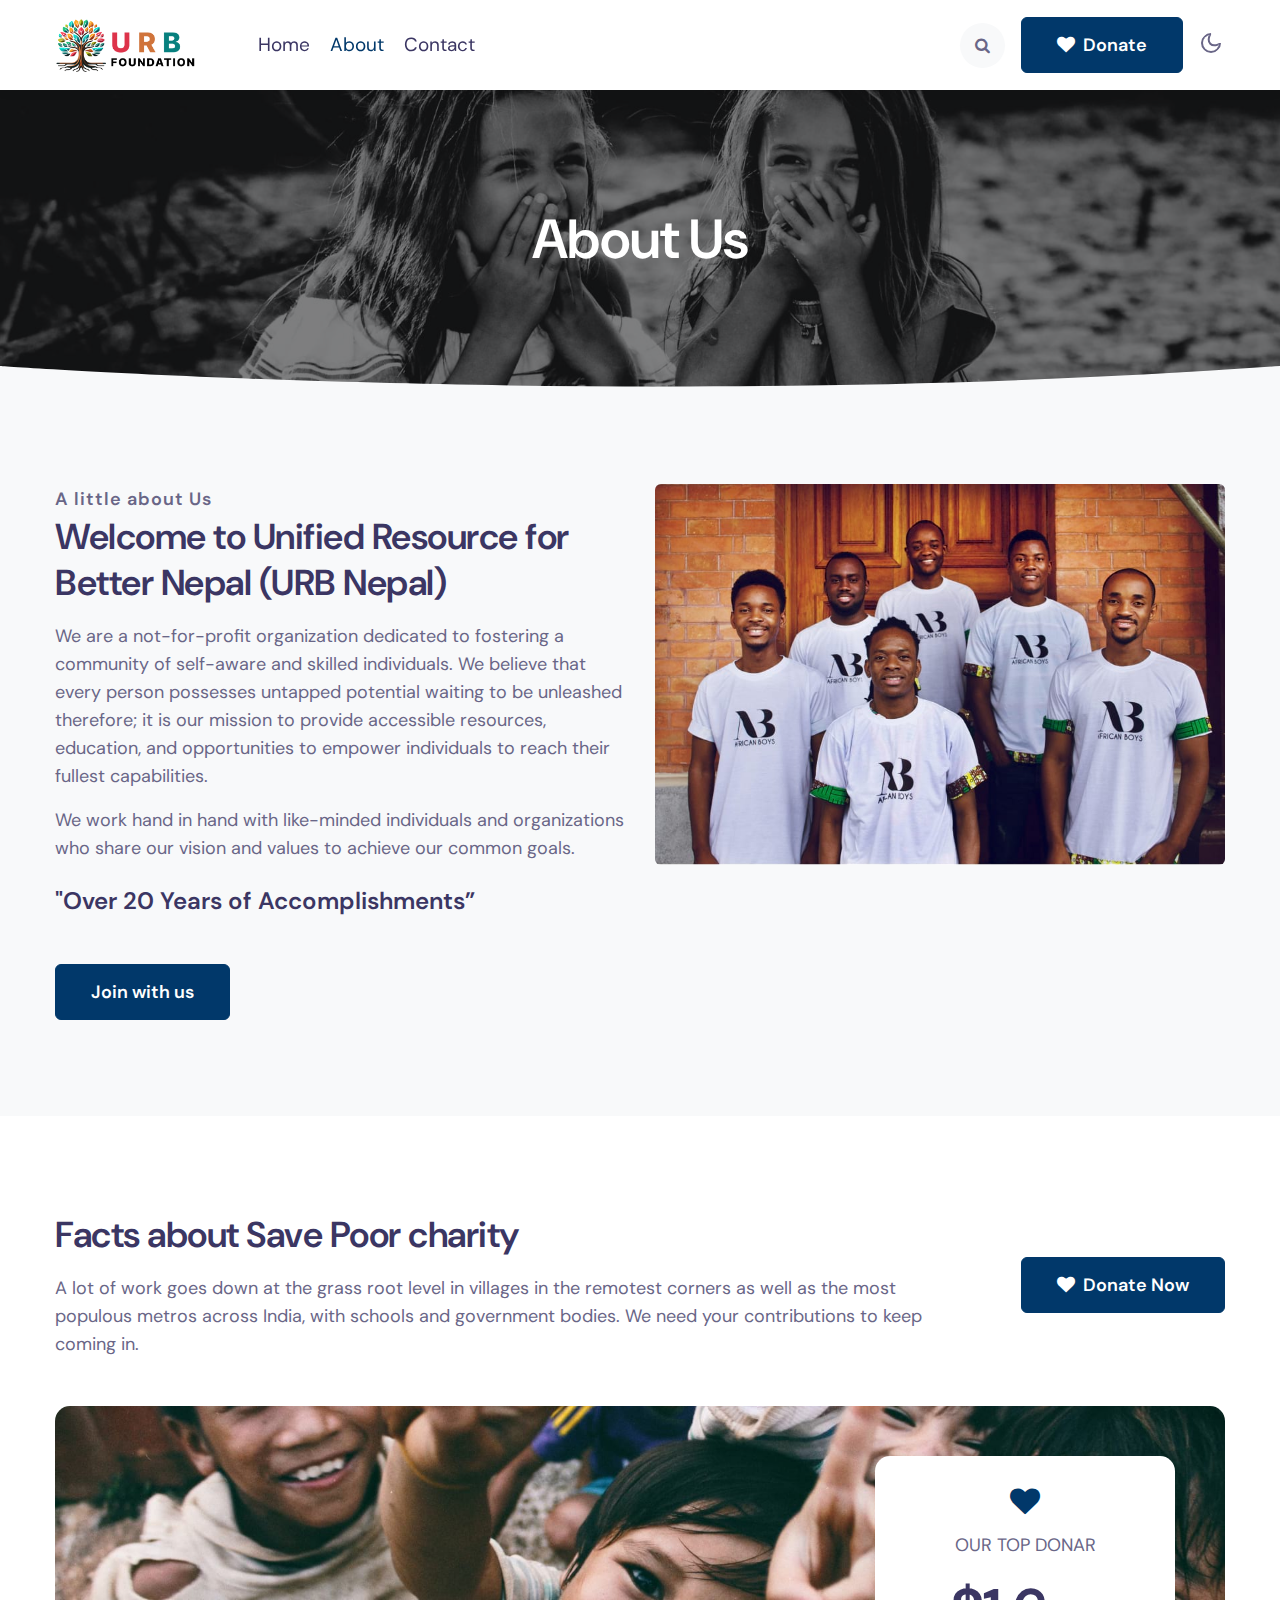
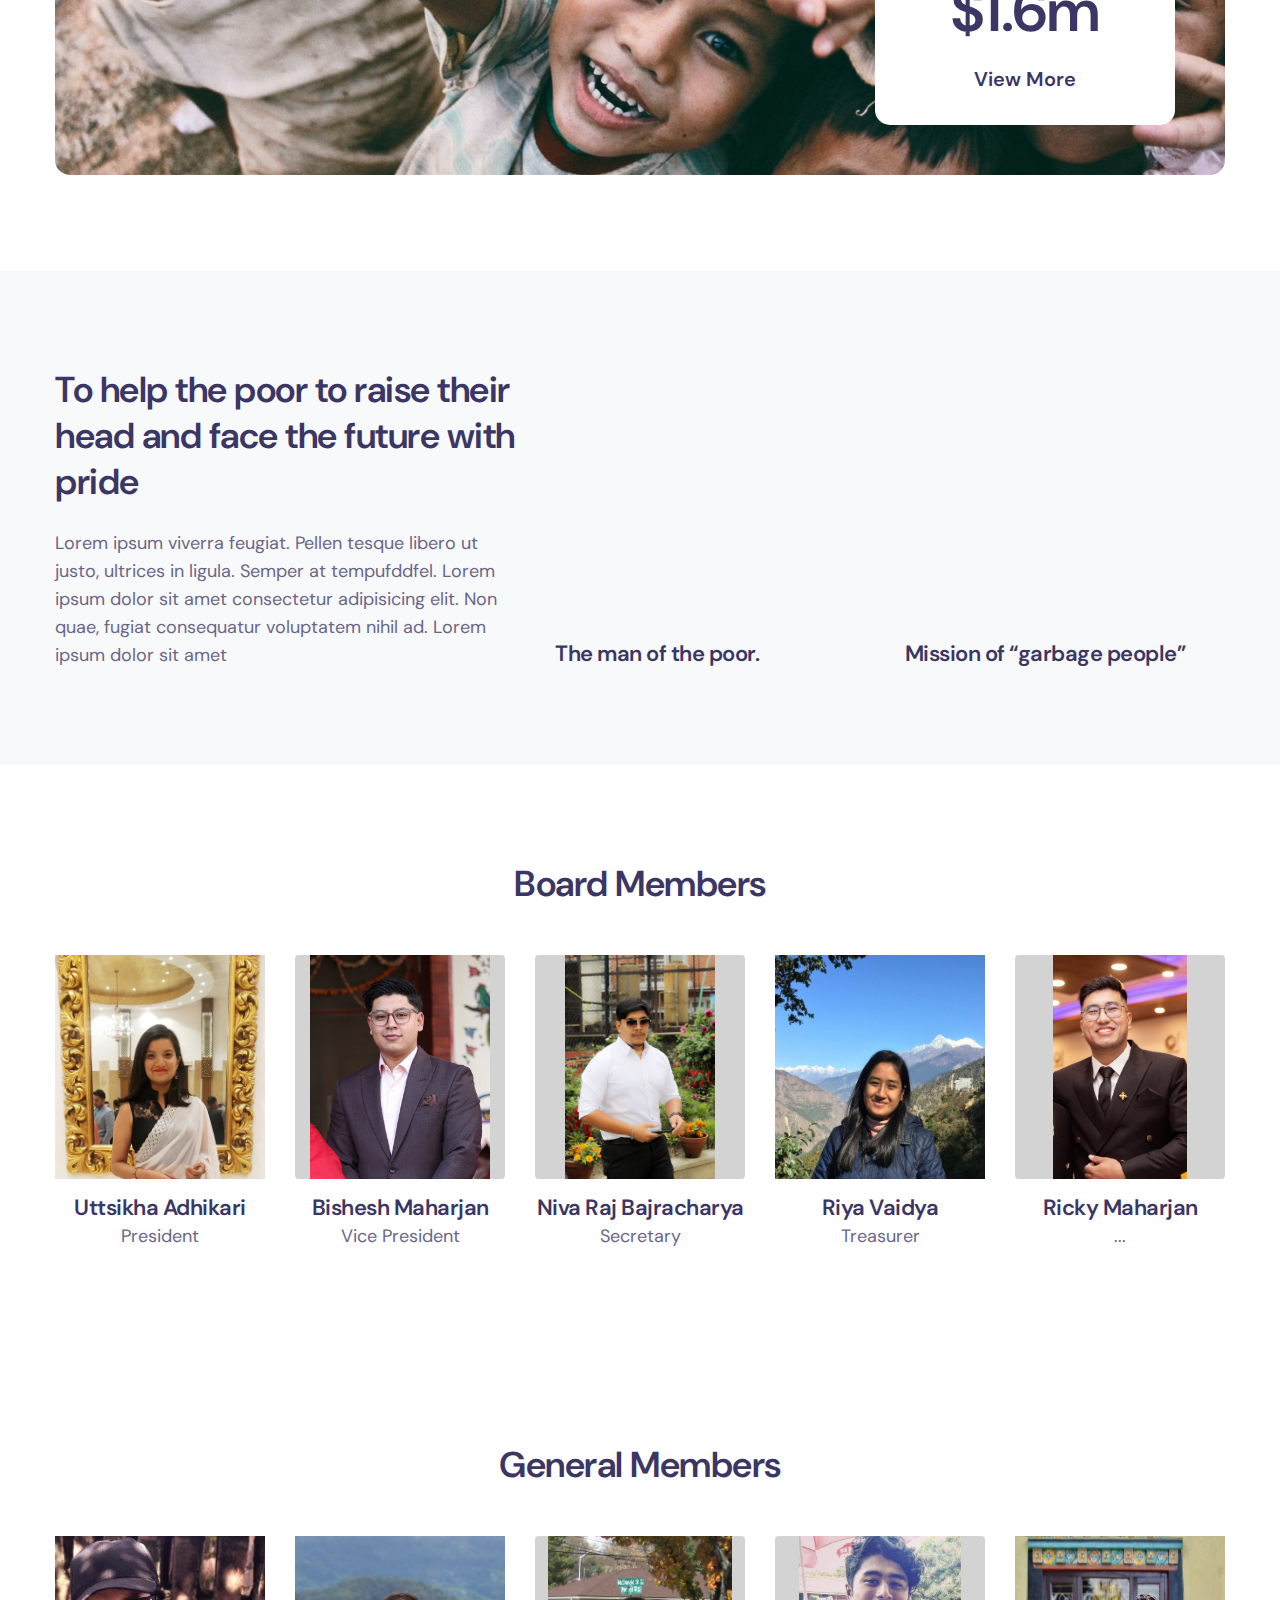
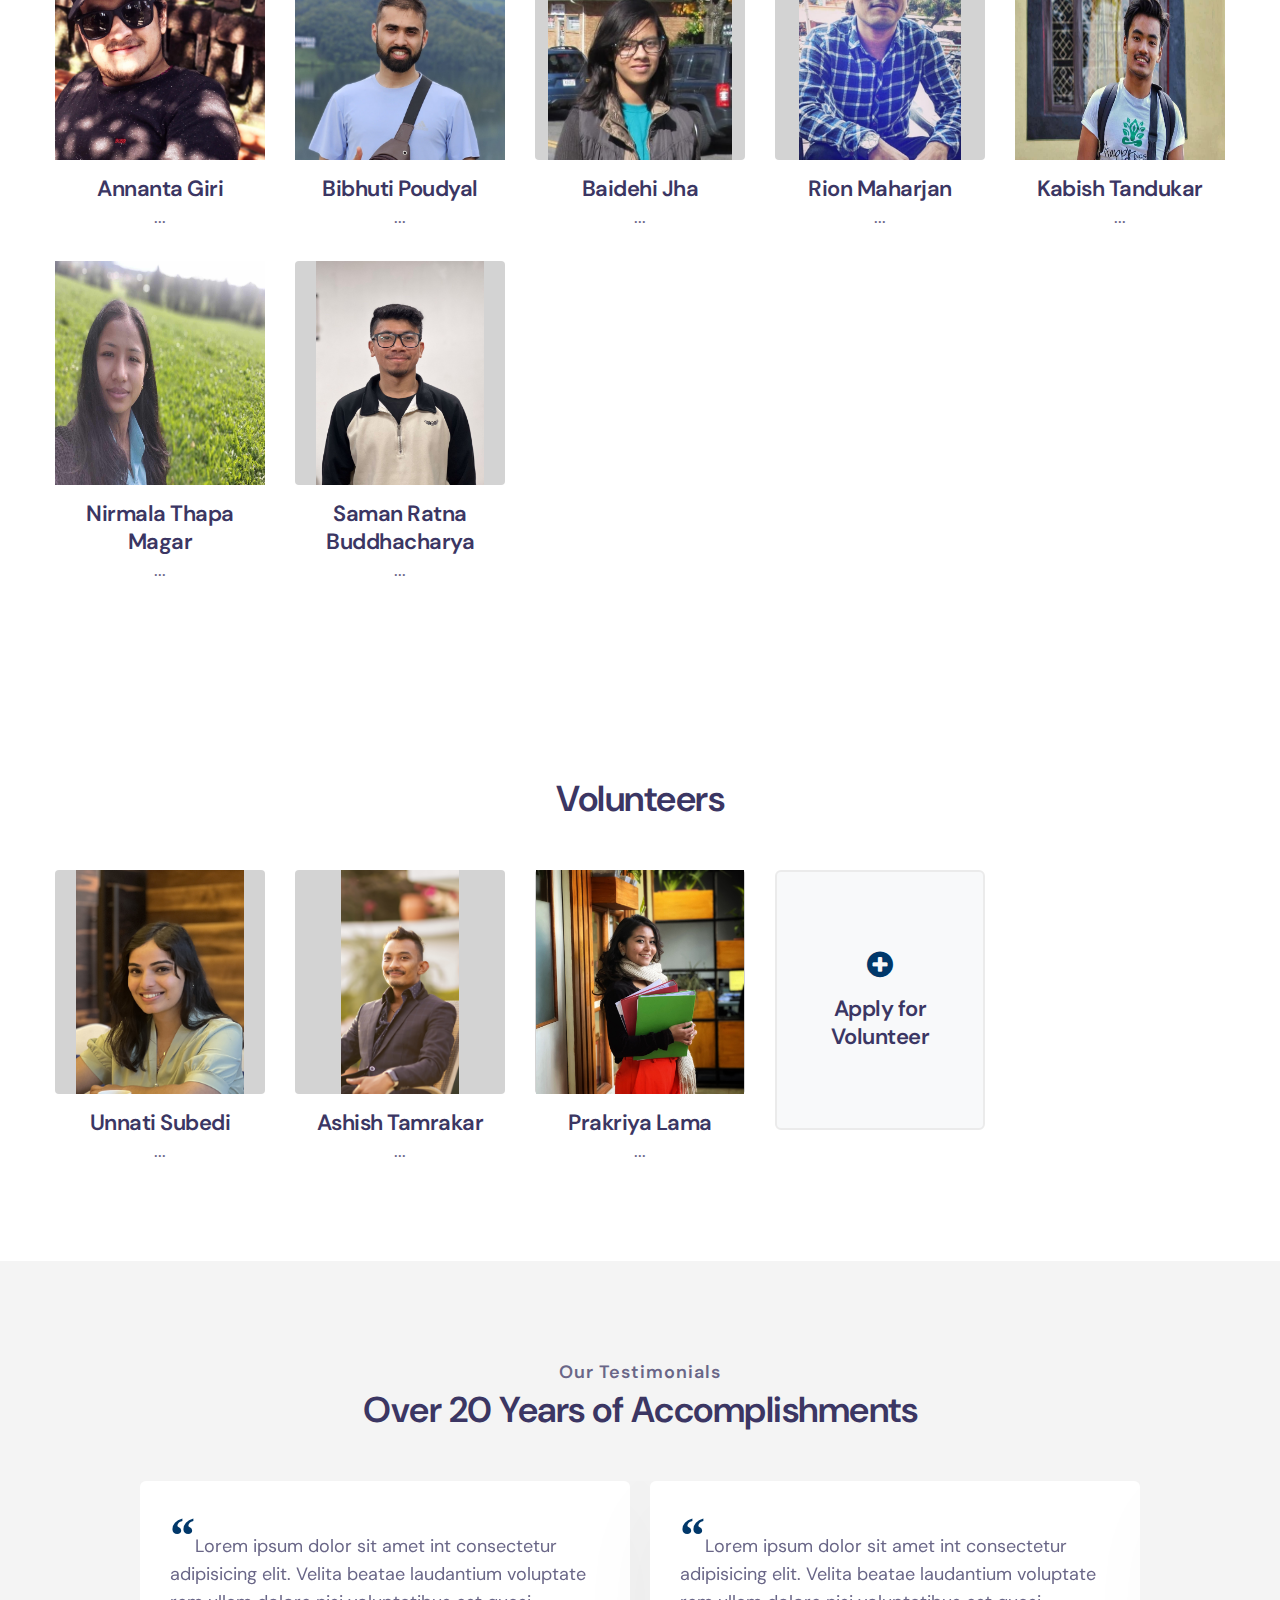
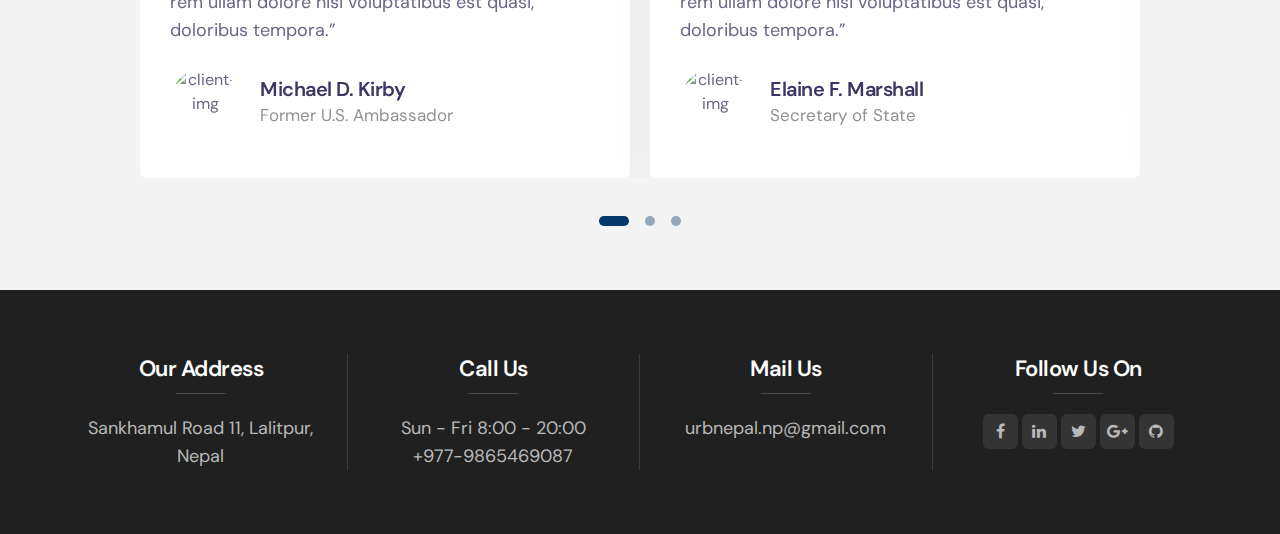
==== commit ad509dfc: "Adds designation" ====
--- a/about.html
+++ b/about.html
@@ -254,7 +254,7 @@
               </div>
               <a href="#url"
                  class="team-title">Uttsikha Adhikari</a>
-              <p>...</p>
+              <p>President</p>
             </div>
           </div>
           <!-- end team member -->
@@ -268,7 +268,7 @@
               </div>
               <a href="#url"
                  class="team-title">Bishesh Maharjan</a>
-              <p>...</p>
+              <p>Vice President</p>
             </div>
           </div>
           <!-- end team member -->
@@ -282,7 +282,7 @@
               </div>
               <a href="#url"
                  class="team-title">Niva Raj Bajracharya</a>
-              <p>...</p>
+              <p>Secretary</p>
             </div>
           </div>
           <!-- end team member -->
@@ -296,7 +296,7 @@
               </div>
               <a href="#url"
                  class="team-title">Riya Vaidya</a>
-              <p>...</p>
+              <p>Treasurer</p>
             </div>
           </div>
           <!-- end team member -->
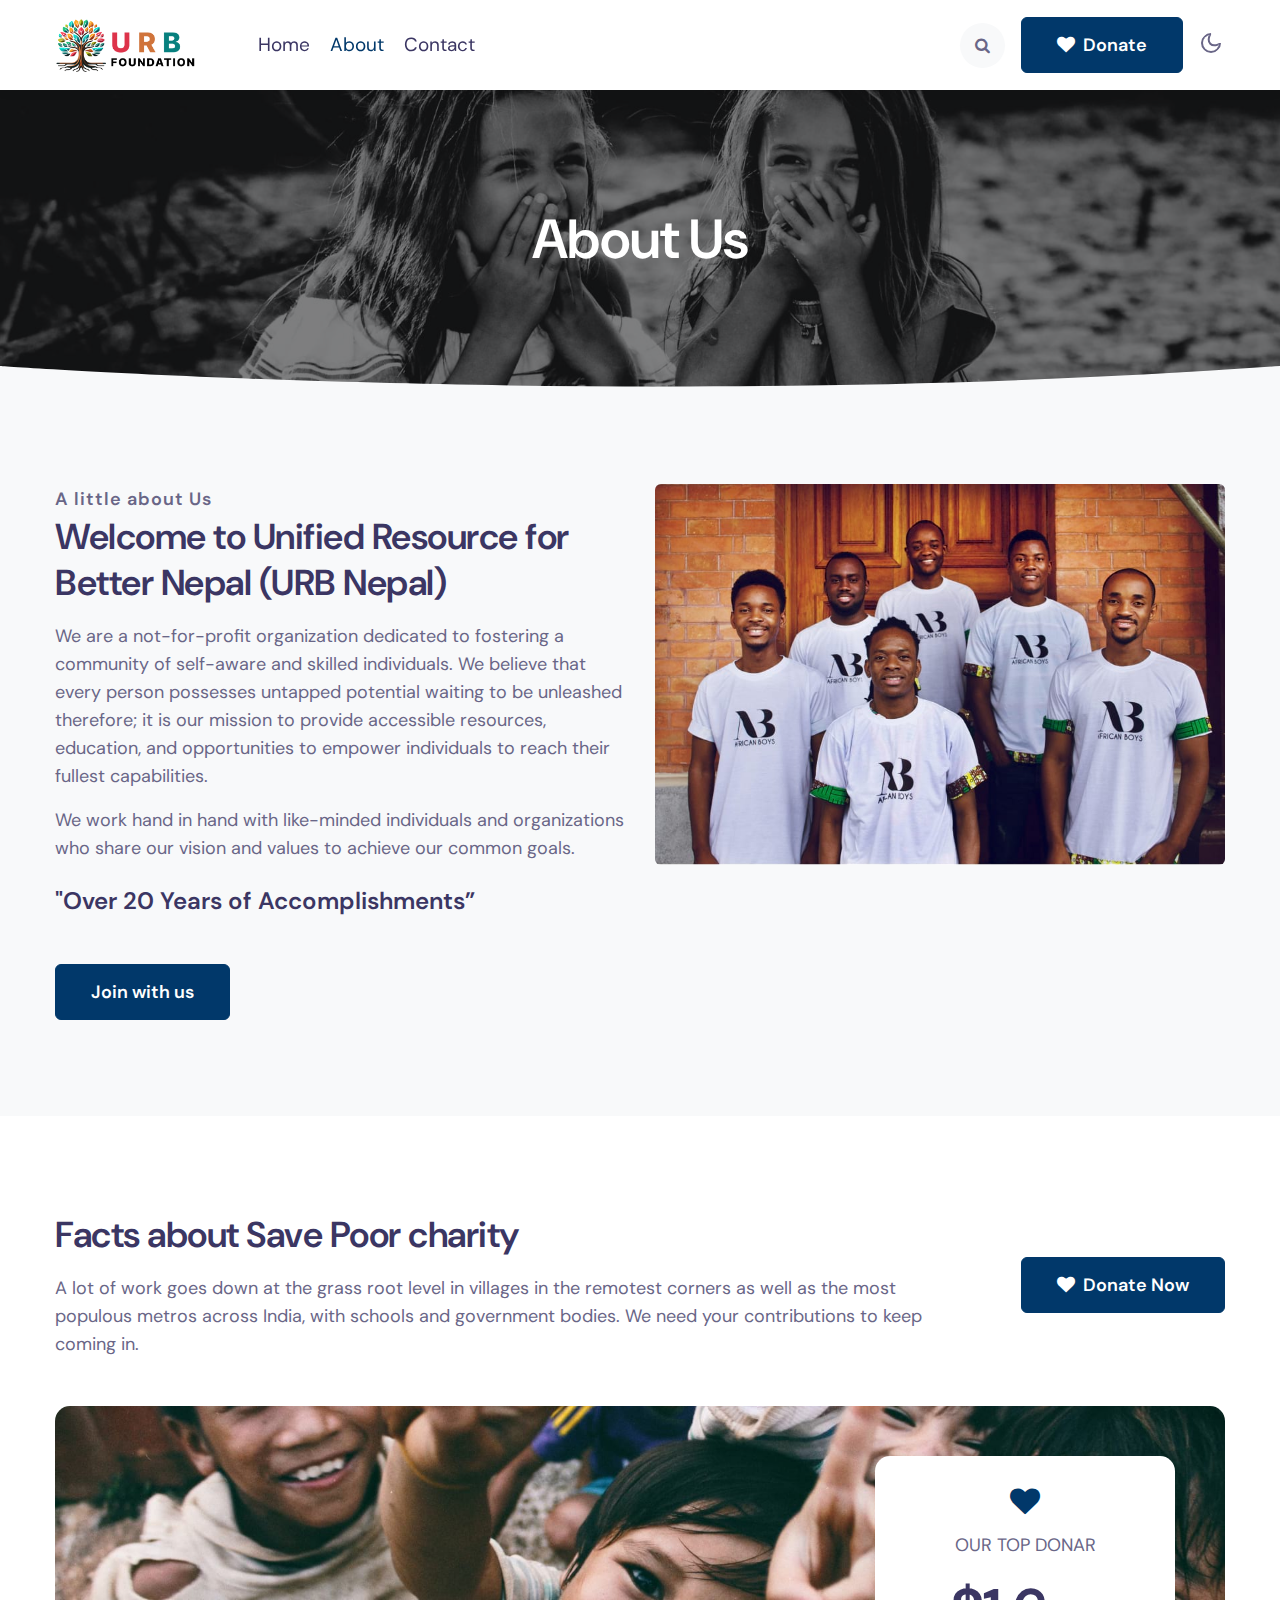
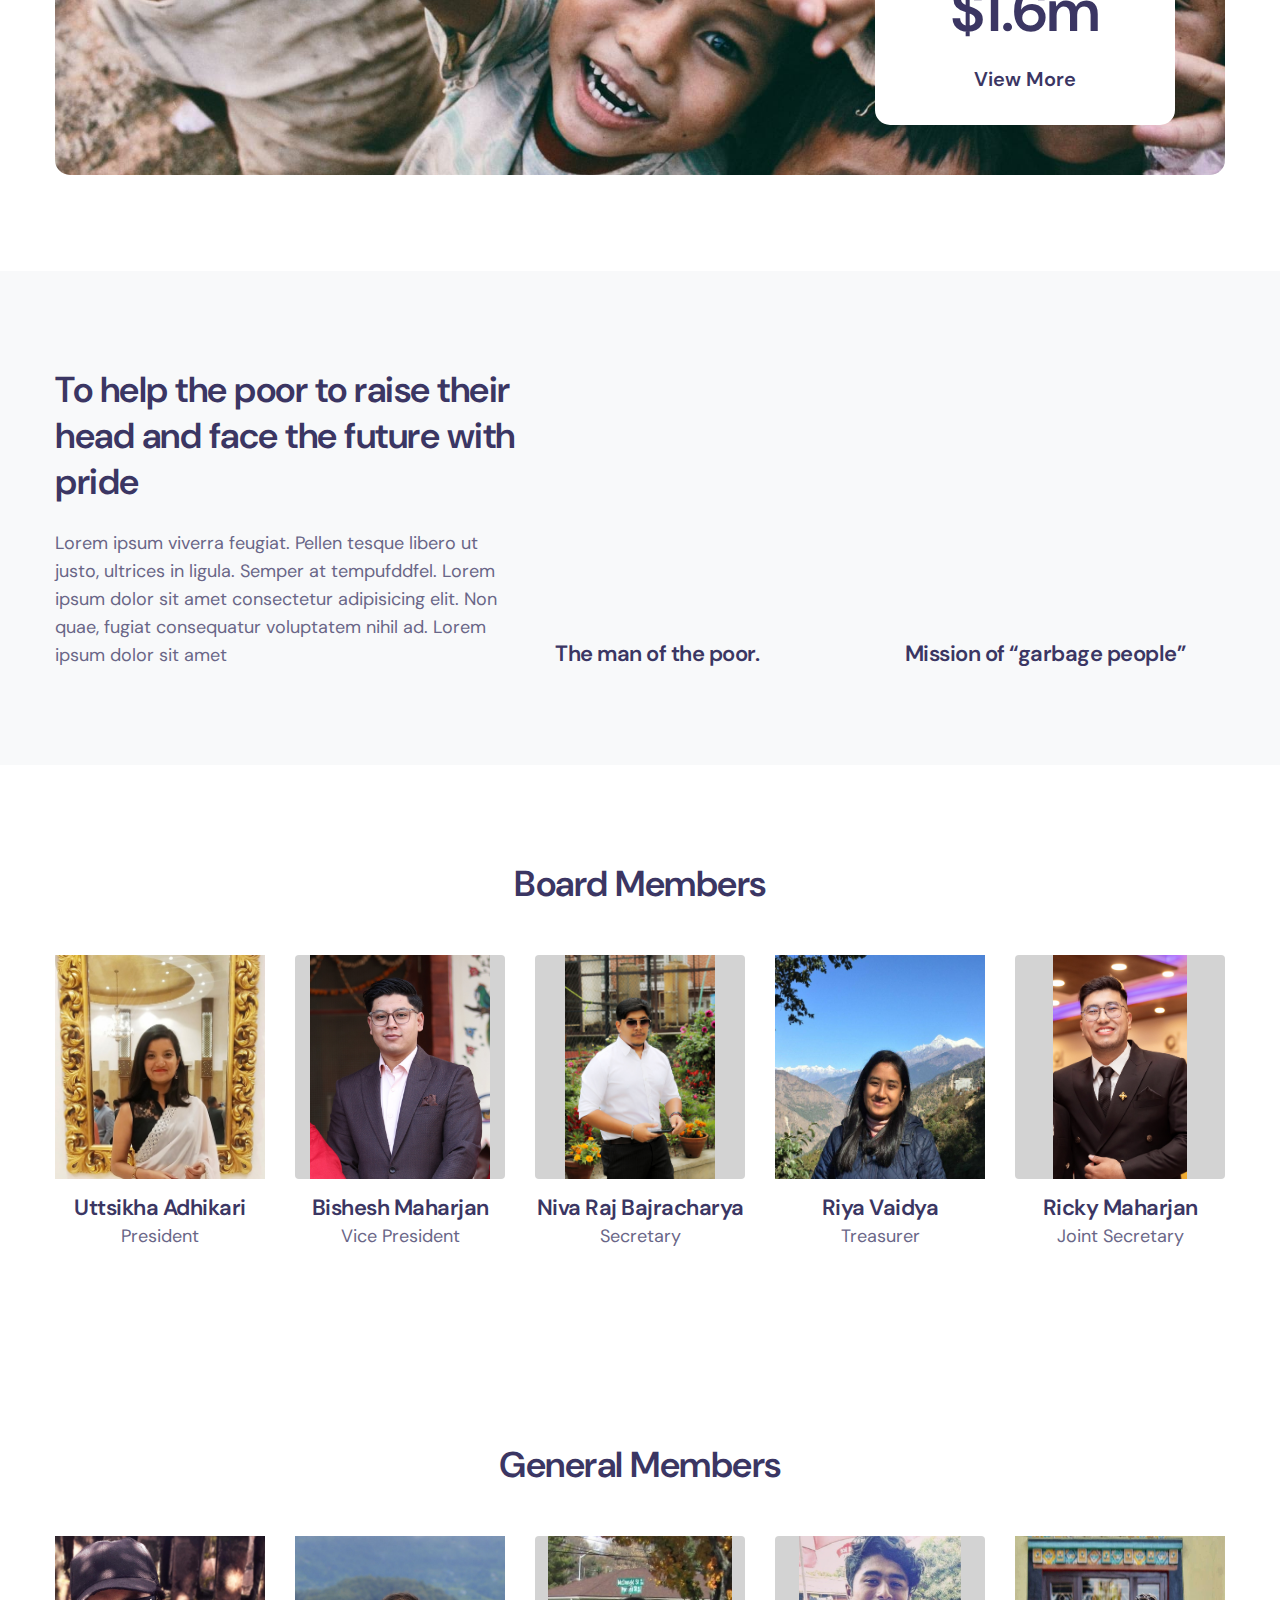
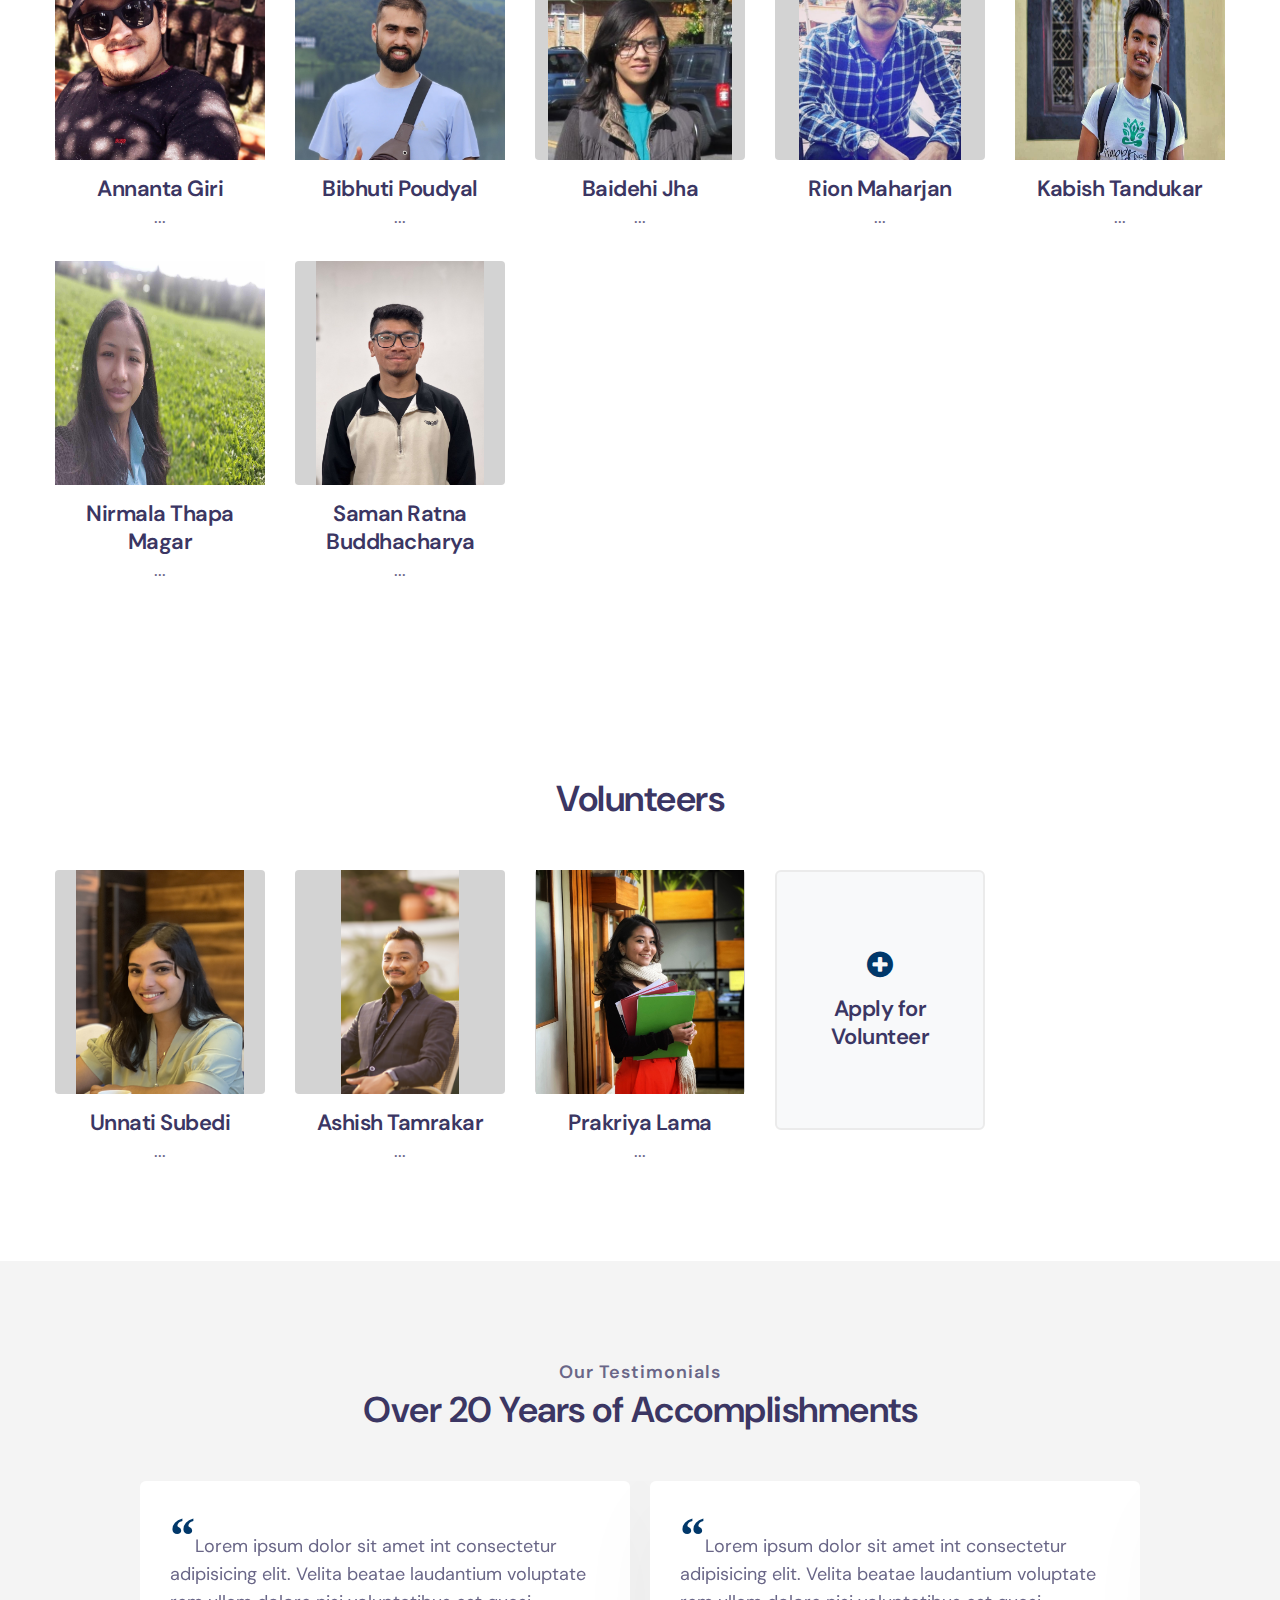
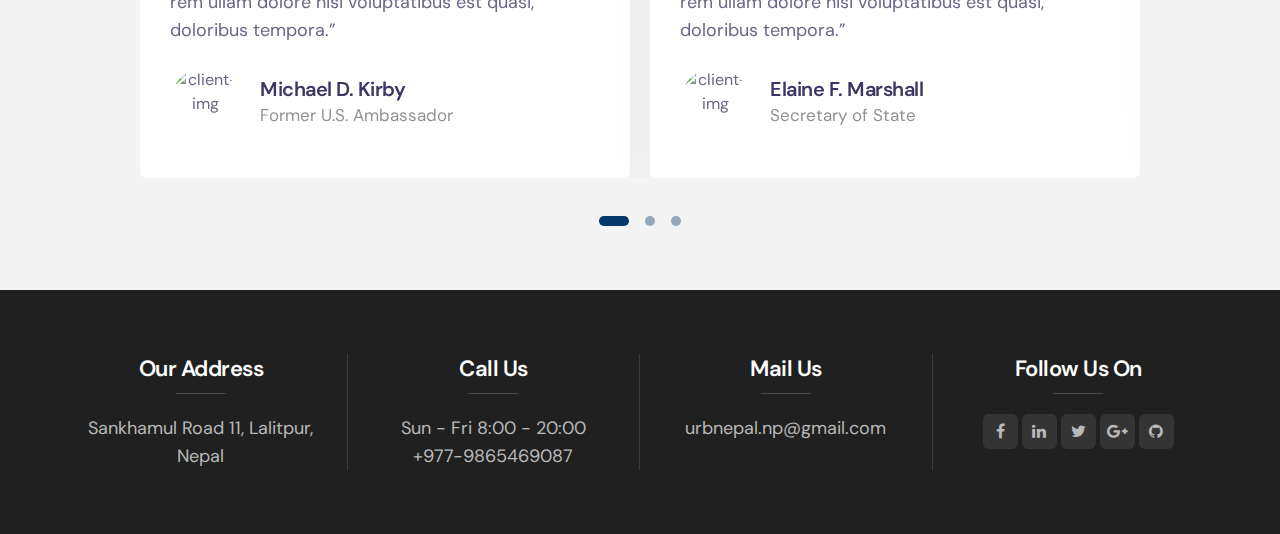
==== commit 3f62c396: "Adds position" ====
--- a/about.html
+++ b/about.html
@@ -310,7 +310,7 @@
               </div>
               <a href="#url"
                  class="team-title">Ricky Maharjan</a>
-              <p>...</p>
+              <p>Joint Secretary</p>
             </div>
           </div>
         </div>
